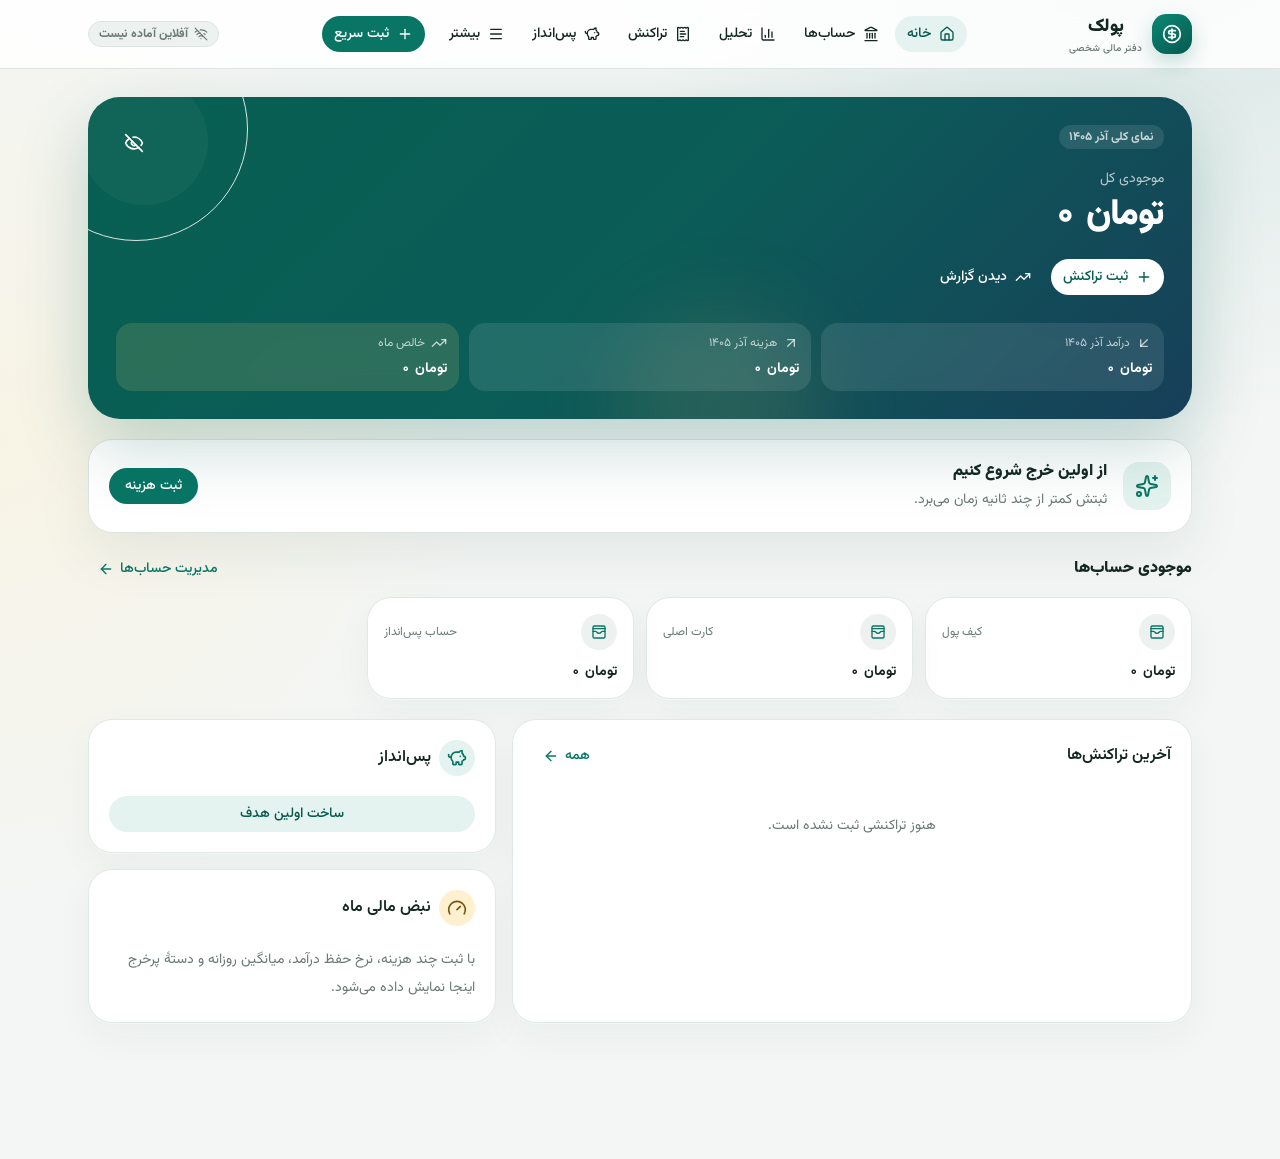
==== index.html @ e5ff6bd9 "Publish Poolak offline PWA" ====
<!DOCTYPE html><html lang="fa" dir="rtl"><head><meta charSet="utf-8"/><link rel="preconnect" href="/" crossorigin=""/><meta name="viewport" content="width=device-width, initial-scale=1, viewport-fit=cover"/><link rel="stylesheet" href="/_next/static/chunks/41iwpli5pr7ls.css" data-precedence="next"/><link rel="stylesheet" href="/_next/static/chunks/1a1l5eityp5tp.css" data-precedence="next"/><link rel="preload" as="script" fetchPriority="low" href="/_next/static/chunks/1f0flrgz7q0c6.js"/><script src="/_next/static/chunks/1yss9p96u_zle.js" async=""></script><script src="/_next/static/chunks/2fc4ch-dxff-u.js" async=""></script><script src="/_next/static/chunks/turbopack-23cqclbo5w9lf.js" async=""></script><script src="/_next/static/chunks/0rhtbpmdhzsjt.js" async=""></script><script src="/_next/static/chunks/42t1ubkpory8i.js" async=""></script><meta name="theme-color" content="#f5f7fb" media="(prefers-color-scheme: light)"/><meta name="theme-color" content="#0b1424" media="(prefers-color-scheme: dark)"/><title>پولک | مدیریت مالی شخصی</title><meta name="description" content="مدیریت مالی شخصی فارسی، شمسی و آفلاین"/><link rel="manifest" href="/manifest.webmanifest"/><meta name="format-detection" content="telephone=no"/><meta name="mobile-web-app-capable" content="yes"/><meta name="apple-mobile-web-app-title" content="پولک"/><meta name="apple-mobile-web-app-status-bar-style" content="default"/><link rel="shortcut icon" href="/favicon.svg"/><link rel="icon" href="/favicon.svg"/><link rel="apple-touch-icon" href="/apple-touch-icon-v2.png"/><script src="/_next/static/chunks/0cz1d0mv5g_q7.js" noModule=""></script></head><body data-poolak-app="true"><div hidden=""><!--$--><!--/$--></div><main class="mx-auto min-h-dvh max-w-6xl px-4 pb-28 pt-5 sm:px-6"><div class="flex items-center justify-between"><div data-slot="skeleton" class="animate-pulse bg-accent h-10 w-28 rounded-xl"></div><div data-slot="skeleton" class="animate-pulse bg-accent size-10 rounded-full"></div></div><div data-slot="skeleton" class="animate-pulse bg-accent mt-7 h-64 w-full rounded-[2rem]"></div><div class="mt-4 grid grid-cols-2 gap-3 sm:grid-cols-4"><div data-slot="skeleton" class="animate-pulse bg-accent h-28 rounded-3xl"></div><div data-slot="skeleton" class="animate-pulse bg-accent h-28 rounded-3xl"></div><div data-slot="skeleton" class="animate-pulse bg-accent h-28 rounded-3xl"></div><div data-slot="skeleton" class="animate-pulse bg-accent h-28 rounded-3xl"></div></div><div class="mt-4 grid gap-4 lg:grid-cols-2"><div data-slot="skeleton" class="animate-pulse bg-accent h-72 rounded-3xl"></div><div data-slot="skeleton" class="animate-pulse bg-accent h-72 rounded-3xl"></div></div></main><!--$--><!--/$--><script src="/_next/static/chunks/1f0flrgz7q0c6.js" id="_R_" async=""></script><script>(self.__next_f=self.__next_f||[]).push([0])</script><script>self.__next_f.push([1,"1:\"$Sreact.fragment\"\n2:I[43348,[\"/_next/static/chunks/0rhtbpmdhzsjt.js\"],\"default\"]\n3:I[36579,[\"/_next/static/chunks/0rhtbpmdhzsjt.js\"],\"default\"]\n4:I[39638,[\"/_next/static/chunks/0rhtbpmdhzsjt.js\",\"/_next/static/chunks/42t1ubkpory8i.js\"],\"FinanceApp\"]\n5:I[61412,[\"/_next/static/chunks/0rhtbpmdhzsjt.js\"],\"OutletBoundary\"]\n6:\"$Sreact.suspense\"\n8:I[61412,[\"/_next/static/chunks/0rhtbpmdhzsjt.js\"],\"ViewportBoundary\"]\na:I[61412,[\"/_next/static/chunks/0rhtbpmdhzsjt.js\"],\"MetadataBoundary\"]\nc:I[57066,[\"/_next/static/chunks/0rhtbpmdhzsjt.js\"],\"default\",1]\n:HL[\"/_next/static/chunks/41iwpli5pr7ls.css\",\"style\"]\n:HL[\"/_next/static/chunks/1a1l5eityp5tp.css\",\"style\"]\n:HC[\"/\",\"\"]\n0:{\"P\":null,\"c\":[\"\",\"\"],\"q\":\"\",\"i\":false,\"f\":[[[\"\",{\"children\":[\"__PAGE__\",{},\"$undefined\",\"$undefined\",4608]},\"$undefined\",\"$undefined\",4624],[[\"$\",\"$1\",\"c\",{\"children\":[[[\"$\",\"link\",\"0\",{\"rel\":\"stylesheet\",\"href\":\"/_next/static/chunks/41iwpli5pr7ls.css\",\"precedence\":\"next\",\"crossOrigin\":\"$undefined\",\"nonce\":\"$undefined\"}],[\"$\",\"link\",\"1\",{\"rel\":\"stylesheet\",\"href\":\"/_next/static/chunks/1a1l5eityp5tp.css\",\"precedence\":\"next\",\"crossOrigin\":\"$undefined\",\"nonce\":\"$undefined\"}],[\"$\",\"script\",\"script-0\",{\"src\":\"/_next/static/chunks/0rhtbpmdhzsjt.js\",\"async\":true,\"nonce\":\"$undefined\"}]],[\"$\",\"html\",null,{\"lang\":\"fa\",\"dir\":\"rtl\",\"suppressHydrationWarning\":true,\"children\":[\"$\",\"body\",null,{\"data-poolak-app\":\"true\",\"children\":[\"$\",\"$L2\",null,{\"parallelRouterKey\":\"children\",\"error\":\"$undefined\",\"errorStyles\":\"$undefined\",\"errorScripts\":\"$undefined\",\"template\":[\"$\",\"$L3\",null,{}],\"templateStyles\":\"$undefined\",\"templateScripts\":\"$undefined\",\"notFound\":[[[\"$\",\"title\",null,{\"children\":\"404: This page could not be found.\"}],[\"$\",\"div\",null,{\"style\":{\"fontFamily\":\"system-ui,\\\"Segoe UI\\\",Roboto,Helvetica,Arial,sans-serif,\\\"Apple Color Emoji\\\",\\\"Segoe UI Emoji\\\"\",\"height\":\"100vh\",\"textAlign\":\"center\",\"display\":\"flex\",\"flexDirection\":\"column\",\"alignItems\":\"center\",\"justifyContent\":\"center\"},\"children\":[\"$\",\"div\",null,{\"children\":[[\"$\",\"style\",null,{\"dangerouslySetInnerHTML\":{\"__html\":\"body{color:#000;background:#fff;margin:0}.next-error-h1{border-right:1px solid rgba(0,0,0,.3)}@media (prefers-color-scheme:dark){body{color:#fff;background:#000}.next-error-h1{border-right:1px solid rgba(255,255,255,.3)}}\"}}],[\"$\",\"h1\",null,{\"className\":\"next-error-h1\",\"style\":{\"display\":\"inline-block\",\"margin\":\"0 20px 0 0\",\"padding\":\"0 23px 0 0\",\"fontSize\":24,\"fontWeight\":500,\"verticalAlign\":\"top\",\"lineHeight\":\"49px\"},\"children\":404}],[\"$\",\"div\",null,{\"style\":{\"display\":\"inline-block\"},\"children\":[\"$\",\"h2\",null,{\"style\":{\"fontSize\":14,\"fontWeight\":400,\"lineHeight\":\"49px\",\"margin\":0},\"children\":\"This page could not be found.\"}]}]]}]}]],[]],\"forbidden\":\"$undefined\",\"unauthorized\":\"$undefined\"}]}]}]]}],{\"children\":[[\"$\",\"$1\",\"c\",{\"children\":[[\"$\",\"$L4\",null,{}],[[\"$\",\"script\",\"script-0\",{\"src\":\"/_next/static/chunks/42t1ubkpory8i.js\",\"async\":true,\"nonce\":\"$undefined\"}]],[\"$\",\"$L5\",null,{\"children\":[\"$\",\"$6\",null,{\"name\":\"Next.MetadataOutlet\",\"children\":\"$@7\"}]}]]}],{},null,false,null]},null,false,null],[\"$\",\"$1\",\"h\",{\"children\":[null,[\"$\",\"$L8\",null,{\"children\":\"$L9\"}],[\"$\",\"div\",null,{\"hidden\":true,\"children\":[\"$\",\"$La\",null,{\"children\":[\"$\",\"$6\",null,{\"name\":\"Next.Metadata\",\"children\":\"$Lb\"}]}]}],null]}],false]],\"m\":\"$undefined\",\"G\":[\"$c\",[[\"$\",\"link\",\"0\",{\"rel\":\"stylesheet\",\"href\":\"/_next/static/chunks/41iwpli5pr7ls.css\",\"precedence\":\"next\",\"crossOrigin\":\"$undefined\",\"nonce\":\"$undefined\"}],[\"$\",\"link\",\"1\",{\"rel\":\"stylesheet\",\"href\":\"/_next/static/chunks/1a1l5eityp5tp.css\",\"precedence\":\"next\",\"crossOrigin\":\"$undefined\",\"nonce\":\"$undefined\"}]]],\"S\":true,\"h\":null,\"r\":\"$undefined\",\"s\":\"$undefined\",\"a\":\"$undefined\",\"l\":\"$undefined\",\"p\":\"$undefined\",\"d\":\"$undefined\",\"b\":\"zC5WQi96HHOB_pdGsWbtB\"}\n9:[[\"$\",\"meta\",\"0\",{\"charSet\":\"utf-8\"}],[\"$\",\"meta\",\"1\",{\"name\":\"viewport\",\"content\":\"width=device-width, initial-scale=1, viewport-fit=cover\"}],[\"$\",\"meta\",\"2\",{\"name\":\"theme-color\",\"content\":\"#f5f7fb\",\"media\":\"(prefers-color-scheme: light)\"}],[\"$\",\"meta\",\"3\",{\"name\":\"theme-color\",\"content\":\"#0b1424\",\"media\":\"(prefers-color-scheme: dark)\"}]]\nd:I[835,[\"/_next/static/chunks/0rhtbpmdhzsjt.js\"],\"IconMark\"]\n7:null\nb:[[\"$\",\"title\",\"0\",{\"children\":\"پولک | مدیریت مالی شخصی\"}],[\"$\",\"meta\",\"1\",{\"name\":\"description\",\"content\":\"مدیریت مالی شخصی فارسی، شمسی و آفلاین\"}],[\"$\",\"link\",\"2\",{\"rel\":\"manifest\",\"href\":\"/manifest.webmanifest\",\"crossOrigin\":\"$undefined\"}],[\"$\",\"meta\",\"3\",{\"name\":\"format-detection\",\"content\":\"telephone=no\"}],[\"$\",\"meta\",\"4\",{\"name\":\"mobile-web-app-capable\",\"content\":\"yes\"}],[\"$\",\"meta\",\"5\",{\"name\":\"apple-mobile-web-app-title\",\"content\":\"پولک\"}],[\"$\",\"meta\",\"6\",{\"name\":\"apple-mobile-web-app-status-bar-style\",\"content\":\"default\"}],[\"$\",\"link\",\"7\",{\"rel\":\"shortcut icon\",\"href\":\"/favicon.svg\"}],[\"$\",\"link\",\"8\",{\"rel\":\"icon\",\"href\":\"/favicon.svg\"}],[\"$\",\"link\",\"9\",{\"rel\":\"apple-touch-icon\",\"href\":\"/apple-touch-icon-v2.png\"}],[\"$\",\"$Ld\",\"10\",{}]]\n"])</script></body></html>
---- _next/static/chunks/41iwpli5pr7ls.css ----
@font-face{font-family:Vazirmatn Variable;font-style:normal;font-display:swap;font-weight:100 900;src:url(../media/vazirmatn-arabic-wght-normal.0tzxgo2fuaf-x.woff2)format("woff2-variations");unicode-range:U+6??,U+750-77F,U+870-88E,U+890-891,U+897-8E1,U+8E3-8FF,U+200C-200E,U+2010-2011,U+204F,U+2E41,U+FB50-FDFF,U+FE70-FE74,U+FE76-FEFC,U+102E0-102FB,U+10E60-10E7E,U+10EC2-10EC4,U+10EFC-10EFF,U+1EE00-1EE03,U+1EE05-1EE1F,U+1EE21-1EE22,U+1EE24,U+1EE27,U+1EE29-1EE32,U+1EE34-1EE37,U+1EE39,U+1EE3B,U+1EE42,U+1EE47,U+1EE49,U+1EE4B,U+1EE4D-1EE4F,U+1EE51-1EE52,U+1EE54,U+1EE57,U+1EE59,U+1EE5B,U+1EE5D,U+1EE5F,U+1EE61-1EE62,U+1EE64,U+1EE67-1EE6A,U+1EE6C-1EE72,U+1EE74-1EE77,U+1EE79-1EE7C,U+1EE7E,U+1EE80-1EE89,U+1EE8B-1EE9B,U+1EEA1-1EEA3,U+1EEA5-1EEA9,U+1EEAB-1EEBB,U+1EEF0-1EEF1}@font-face{font-family:Vazirmatn Variable;font-style:normal;font-display:swap;font-weight:100 900;src:url(../media/vazirmatn-latin-ext-wght-normal.0ohik0lv51opt.woff2)format("woff2-variations");unicode-range:U+100-2BA,U+2BD-2C5,U+2C7-2CC,U+2CE-2D7,U+2DD-2FF,U+304,U+308,U+329,U+1D00-1DBF,U+1E00-1E9F,U+1EF2-1EFF,U+2020,U+20A0-20AB,U+20AD-20C0,U+2113,U+2C60-2C7F,U+A720-A7FF}@font-face{font-family:Vazirmatn Variable;font-style:normal;font-display:swap;font-weight:100 900;src:url(../media/vazirmatn-latin-wght-normal.00gnhmt88g2y1.woff2)format("woff2-variations");unicode-range:U+??,U+131,U+152-153,U+2BB-2BC,U+2C6,U+2DA,U+2DC,U+304,U+308,U+329,U+2000-206F,U+20AC,U+2122,U+2191,U+2193,U+2212,U+2215,U+FEFF,U+FFFD}
---- _next/static/chunks/1a1l5eityp5tp.css ----
@layer properties{@supports (((-webkit-hyphens:none)) and (not (margin-trim:inline))) or ((-moz-orient:inline) and (not (color:rgb(from red r g b)))){:root,:host{--shimmer-angle:20deg}*,:before,:after,::backdrop{--tw-translate-x:0;--tw-translate-y:0;--tw-translate-z:0;--tw-scale-x:1;--tw-scale-y:1;--tw-scale-z:1;--tw-rotate-x:initial;--tw-rotate-y:initial;--tw-rotate-z:initial;--tw-skew-x:initial;--tw-skew-y:initial;--tw-pan-x:initial;--tw-pan-y:initial;--tw-pinch-zoom:initial;--tw-scroll-snap-strictness:proximity;--tw-space-y-reverse:0;--tw-space-x-reverse:0;--tw-divide-x-reverse:0;--tw-border-style:solid;--tw-divide-y-reverse:0;--tw-leading:initial;--tw-font-weight:initial;--tw-tracking:initial;--tw-ordinal:initial;--tw-slashed-zero:initial;--tw-numeric-figure:initial;--tw-numeric-spacing:initial;--tw-numeric-fraction:initial;--tw-shadow:0 0 #0000;--tw-shadow-color:initial;--tw-shadow-alpha:100%;--tw-inset-shadow:0 0 #0000;--tw-inset-shadow-color:initial;--tw-inset-shadow-alpha:100%;--tw-ring-color:initial;--tw-ring-shadow:0 0 #0000;--tw-inset-ring-color:initial;--tw-inset-ring-shadow:0 0 #0000;--tw-ring-inset:initial;--tw-ring-offset-width:0px;--tw-ring-offset-color:#fff;--tw-ring-offset-shadow:0 0 #0000;--tw-outline-style:solid;--tw-blur:initial;--tw-brightness:initial;--tw-contrast:initial;--tw-grayscale:initial;--tw-hue-rotate:initial;--tw-invert:initial;--tw-opacity:initial;--tw-saturate:initial;--tw-sepia:initial;--tw-drop-shadow:initial;--tw-drop-shadow-color:initial;--tw-drop-shadow-alpha:100%;--tw-drop-shadow-size:initial;--tw-backdrop-blur:initial;--tw-backdrop-brightness:initial;--tw-backdrop-contrast:initial;--tw-backdrop-grayscale:initial;--tw-backdrop-hue-rotate:initial;--tw-backdrop-invert:initial;--tw-backdrop-opacity:initial;--tw-backdrop-saturate:initial;--tw-backdrop-sepia:initial;--tw-duration:initial;--tw-ease:initial;--tw-content:"";--tw-animation-delay:0s;--tw-animation-direction:normal;--tw-animation-duration:initial;--tw-animation-fill-mode:none;--tw-animation-iteration-count:1;--tw-enter-blur:0;--tw-enter-opacity:1;--tw-enter-rotate:0;--tw-enter-scale:1;--tw-enter-translate-x:0;--tw-enter-translate-y:0;--tw-exit-blur:0;--tw-exit-opacity:1;--tw-exit-rotate:0;--tw-exit-scale:1;--tw-exit-translate-x:0;--tw-exit-translate-y:0;--scroll-fade-t:0px;--scroll-fade-b:0px;--scroll-fade-s:0px;--scroll-fade-e:0px;--scroll-fade-mask:initial;--shimmer-image:initial;--shimmer-text-fill:initial}}}@layer theme{:root,:host{--font-mono:ui-monospace, SFMono-Regular, Menlo, Monaco, Consolas, "Liberation Mono", "Courier New", monospace;--color-amber-500:#f99c00;--color-emerald-300:#5ee9b5;--color-emerald-500:#00bb7f;--color-emerald-700:#007956;--color-black:#000;--color-white:#fff;--spacing:.25rem;--container-xs:20rem;--container-sm:24rem;--container-md:28rem;--container-lg:32rem;--container-xl:36rem;--container-2xl:42rem;--container-6xl:72rem;--text-xs:.75rem;--text-xs--line-height:calc(1 / .75);--text-sm:.875rem;--text-sm--line-height:calc(1.25 / .875);--text-base:1rem;--text-base--line-height:calc(1.5 / 1);--text-lg:1.125rem;--text-lg--line-height:calc(1.75 / 1.125);--text-xl:1.25rem;--text-xl--line-height:calc(1.75 / 1.25);--text-2xl:1.5rem;--text-2xl--line-height:calc(2 / 1.5);--text-3xl:1.875rem;--text-3xl--line-height:calc(2.25 / 1.875);--text-4xl:2.25rem;--text-4xl--line-height:calc(2.5 / 2.25);--font-weight-normal:400;--font-weight-medium:500;--font-weight-semibold:600;--font-weight-bold:700;--font-weight-black:900;--tracking-tight:-.025em;--tracking-widest:.1em;--leading-tight:1.25;--leading-snug:1.375;--leading-normal:1.5;--leading-relaxed:1.625;--radius-xs:.125rem;--radius-2xl:1rem;--radius-3xl:1.5rem;--ease-in-out:cubic-bezier(.4, 0, .2, 1);--animate-spin:spin 1s linear infinite;--animate-pulse:pulse 2s cubic-bezier(.4, 0, .6, 1) infinite;--blur-sm:8px;--blur-2xl:40px;--aspect-video:16 / 9;--default-transition-duration:.15s;--default-transition-timing-function:cubic-bezier(.4, 0, .2, 1);--default-font-family:"Vazirmatn Variable", Tahoma, "Segoe UI", Arial, sans-serif;--default-mono-font-family:var(--font-mono);--color-border:var(--border)}@supports (color:lab(0% 0 0)){:root,:host{--color-amber-500:lab(72.7183% 31.8672 97.9407);--color-emerald-300:lab(83.9203% -48.7124 13.8849);--color-emerald-500:lab(66.9756% -58.27 19.5419);--color-emerald-700:lab(44.4871% -41.0396 11.0361)}}}@layer base{*,:after,:before,::backdrop{box-sizing:border-box;border:0 solid;margin:0;padding:0}::file-selector-button{box-sizing:border-box;border:0 solid;margin:0;padding:0}html,:host{-webkit-text-size-adjust:100%;tab-size:4;line-height:1.5;font-family:var(--default-font-family,ui-sans-serif, system-ui, sans-serif, "Apple Color Emoji", "Segoe UI Emoji", "Segoe UI Symbol", "Noto Color Emoji");font-feature-settings:var(--default-font-feature-settings,normal);font-variation-settings:var(--default-font-variation-settings,normal);-webkit-tap-highlight-color:transparent}hr{height:0;color:inherit;border-top-width:1px}abbr:where([title]){-webkit-text-decoration:underline dotted;text-decoration:underline dotted}h1,h2,h3,h4,h5,h6{font-size:inherit;font-weight:inherit}a{color:inherit;-webkit-text-decoration:inherit;-webkit-text-decoration:inherit;-webkit-text-decoration:inherit;-webkit-text-decoration:inherit;text-decoration:inherit}b,strong{font-weight:bolder}code,kbd,samp,pre{font-family:var(--default-mono-font-family,ui-monospace, SFMono-Regular, Menlo, Monaco, Consolas, "Liberation Mono", "Courier New", monospace);font-feature-settings:var(--default-mono-font-feature-settings,normal);font-variation-settings:var(--default-mono-font-variation-settings,normal);font-size:1em}small{font-size:80%}sub,sup{vertical-align:baseline;font-size:75%;line-height:0;position:relative}sub{bottom:-.25em}sup{top:-.5em}table{text-indent:0;border-color:inherit;border-collapse:collapse}:-moz-focusring{outline:auto}progress{vertical-align:baseline}summary{display:list-item}ol,ul,menu{list-style:none}img,svg,video,canvas,audio,iframe,embed,object{vertical-align:middle;display:block}img,video{max-width:100%;height:auto}button,input,select,optgroup,textarea{font:inherit;font-feature-settings:inherit;font-variation-settings:inherit;letter-spacing:inherit;color:inherit;opacity:1;background-color:#0000;border-radius:0}::file-selector-button{font:inherit;font-feature-settings:inherit;font-variation-settings:inherit;letter-spacing:inherit;color:inherit;opacity:1;background-color:#0000;border-radius:0}:where(select:is([multiple],[size])) optgroup{font-weight:bolder}:where(select:is([multiple],[size])) optgroup option{padding-inline-start:20px}::file-selector-button{margin-inline-end:4px}::placeholder{opacity:1}@supports (not ((-webkit-appearance:-apple-pay-button))) or (contain-intrinsic-size:1px){::placeholder{color:currentColor}@supports (color:color-mix(in lab, red, red)){::placeholder{color:color-mix(in oklab, currentcolor 50%, transparent)}}}textarea{resize:vertical}::-webkit-search-decoration{-webkit-appearance:none}::-webkit-date-and-time-value{min-height:1lh;text-align:inherit}::-webkit-datetime-edit{display:inline-flex}::-webkit-datetime-edit-fields-wrapper{padding:0}::-webkit-datetime-edit{padding-block:0}::-webkit-datetime-edit-year-field{padding-block:0}::-webkit-datetime-edit-month-field{padding-block:0}::-webkit-datetime-edit-day-field{padding-block:0}::-webkit-datetime-edit-hour-field{padding-block:0}::-webkit-datetime-edit-minute-field{padding-block:0}::-webkit-datetime-edit-second-field{padding-block:0}::-webkit-datetime-edit-millisecond-field{padding-block:0}::-webkit-datetime-edit-meridiem-field{padding-block:0}::-webkit-calendar-picker-indicator{line-height:1}:-moz-ui-invalid{box-shadow:none}button,input:where([type=button],[type=reset],[type=submit]){appearance:button}::file-selector-button{appearance:button}::-webkit-inner-spin-button{height:auto}::-webkit-outer-spin-button{height:auto}[hidden]:where(:not([hidden=until-found])){display:none!important}}@layer components;@layer utilities{.\@container\/card-header{container:card-header/inline-size}.\@container\/field-group{container:field-group/inline-size}.\@container{container-type:inline-size}.pointer-events-none{pointer-events:none}.collapse{visibility:collapse}.invisible{visibility:hidden}.visible{visibility:visible}.sr-only{clip-path:inset(50%);white-space:nowrap;border-width:0;width:1px;height:1px;margin:-1px;padding:0;position:absolute;overflow:hidden}.not-sr-only{clip-path:none;white-space:normal;width:auto;height:auto;margin:0;padding:0;position:static;overflow:visible}.absolute{position:absolute}.fixed{position:fixed}.relative{position:relative}.static{position:static}.sticky{position:sticky}.inset-0{inset:calc(var(--spacing) * 0)}.inset-x-0{inset-inline:calc(var(--spacing) * 0)}.inset-y-0{inset-block:calc(var(--spacing) * 0)}.inset-s-1\/2{inset-inline-start:50%}.start{inset-inline-start:var(--spacing)}.end{inset-inline-end:var(--spacing)}.-top-5{top:calc(var(--spacing) * -5)}.-top-12{top:calc(var(--spacing) * -12)}.-top-16{top:calc(var(--spacing) * -16)}.-top-20{top:calc(var(--spacing) * -20)}.top-0{top:calc(var(--spacing) * 0)}.top-1\.5{top:calc(var(--spacing) * 1.5)}.top-1\/2{top:50%}.top-3\.5{top:calc(var(--spacing) * 3.5)}.top-4{top:calc(var(--spacing) * 4)}.top-5{top:calc(var(--spacing) * 5)}.top-\[1px\]{top:1px}.top-\[50\%\]{top:50%}.top-\[60\%\]{top:60%}.top-full{top:100%}.-right-12{right:calc(var(--spacing) * -12)}.right-0{right:calc(var(--spacing) * 0)}.right-1{right:calc(var(--spacing) * 1)}.right-1\/3{right:33.3333%}.right-2{right:calc(var(--spacing) * 2)}.right-3{right:calc(var(--spacing) * 3)}.right-3\.5{right:calc(var(--spacing) * 3.5)}.right-4{right:calc(var(--spacing) * 4)}.-bottom-12{bottom:calc(var(--spacing) * -12)}.-bottom-24{bottom:calc(var(--spacing) * -24)}.bottom-0{bottom:calc(var(--spacing) * 0)}.-left-2{left:calc(var(--spacing) * -2)}.-left-12{left:calc(var(--spacing) * -12)}.-left-14{left:calc(var(--spacing) * -14)}.-left-16{left:calc(var(--spacing) * -16)}.left-0{left:calc(var(--spacing) * 0)}.left-1\/2{left:50%}.left-2{left:calc(var(--spacing) * 2)}.left-3{left:calc(var(--spacing) * 3)}.left-5{left:calc(var(--spacing) * 5)}.left-\[50\%\]{left:50%}.isolate{isolation:isolate}.isolation-auto{isolation:auto}.z-10{z-index:10}.z-20{z-index:20}.z-30{z-index:30}.z-40{z-index:40}.z-50{z-index:50}.z-\[1\]{z-index:1}.z-\[100\]{z-index:100}.order-first{order:-9999}.order-last{order:9999}.col-span-2{grid-column:span 2/span 2}.col-start-2{grid-column-start:2}.row-span-2{grid-row:span 2/span 2}.row-start-1{grid-row-start:1}.container{width:100%}@media (min-width:40rem){.container{max-width:40rem}}@media (min-width:48rem){.container{max-width:48rem}}@media (min-width:64rem){.container{max-width:64rem}}@media (min-width:80rem){.container{max-width:80rem}}@media (min-width:96rem){.container{max-width:96rem}}.m-0\!{margin:calc(var(--spacing) * 0)!important}.-mx-1{margin-inline:calc(var(--spacing) * -1)}.mx-2{margin-inline:calc(var(--spacing) * 2)}.mx-3\.5{margin-inline:calc(var(--spacing) * 3.5)}.mx-auto{margin-inline:auto}.-my-2{margin-block:calc(var(--spacing) * -2)}.my-0{margin-block:calc(var(--spacing) * 0)}.my-0\.5{margin-block:calc(var(--spacing) * .5)}.my-1{margin-block:calc(var(--spacing) * 1)}.-mt-4{margin-top:calc(var(--spacing) * -4)}.mt-0\.5{margin-top:calc(var(--spacing) * .5)}.mt-1{margin-top:calc(var(--spacing) * 1)}.mt-1\.5{margin-top:calc(var(--spacing) * 1.5)}.mt-2{margin-top:calc(var(--spacing) * 2)}.mt-3{margin-top:calc(var(--spacing) * 3)}.mt-4{margin-top:calc(var(--spacing) * 4)}.mt-5{margin-top:calc(var(--spacing) * 5)}.mt-6{margin-top:calc(var(--spacing) * 6)}.mt-7{margin-top:calc(var(--spacing) * 7)}.mt-auto{margin-top:auto}.mr-2{margin-right:calc(var(--spacing) * 2)}.mr-auto{margin-right:auto}.mb-2{margin-bottom:calc(var(--spacing) * 2)}.mb-3{margin-bottom:calc(var(--spacing) * 3)}.mb-4{margin-bottom:calc(var(--spacing) * 4)}.mb-5{margin-bottom:calc(var(--spacing) * 5)}.mb-6{margin-bottom:calc(var(--spacing) * 6)}.-ml-1{margin-left:calc(var(--spacing) * -1)}.-ml-4{margin-left:calc(var(--spacing) * -4)}.ml-1{margin-left:calc(var(--spacing) * 1)}.ml-4{margin-left:calc(var(--spacing) * 4)}.ml-auto{margin-left:auto}.line-clamp-1{-webkit-line-clamp:1;-webkit-box-orient:vertical;display:-webkit-box;overflow:hidden}.line-clamp-2{-webkit-line-clamp:2;-webkit-box-orient:vertical;display:-webkit-box;overflow:hidden}.scrollbar-none{scrollbar-width:none}.scrollbar-none::-webkit-scrollbar{display:none}.block{display:block}.contents{display:contents}.flex{display:flex}.flow-root{display:flow-root}.grid{display:grid}.hidden{display:none}.inline{display:inline}.inline-block{display:inline-block}.inline-flex{display:inline-flex}.inline-grid{display:inline-grid}.inline-table{display:inline-table}.list-item{display:list-item}.table{display:table}.table-caption{display:table-caption}.table-cell{display:table-cell}.table-column{display:table-column}.table-column-group{display:table-column-group}.table-footer-group{display:table-footer-group}.table-header-group{display:table-header-group}.table-row{display:table-row}.table-row-group{display:table-row-group}.field-sizing-content{field-sizing:content}.aspect-square{aspect-ratio:1}.aspect-video{aspect-ratio:var(--aspect-video)}.size-\(--cell-size\){width:var(--cell-size);height:var(--cell-size)}.size-2{width:calc(var(--spacing) * 2);height:calc(var(--spacing) * 2)}.size-2\.5{width:calc(var(--spacing) * 2.5);height:calc(var(--spacing) * 2.5)}.size-3{width:calc(var(--spacing) * 3);height:calc(var(--spacing) * 3)}.size-3\.5{width:calc(var(--spacing) * 3.5);height:calc(var(--spacing) * 3.5)}.size-4{width:calc(var(--spacing) * 4);height:calc(var(--spacing) * 4)}.size-5{width:calc(var(--spacing) * 5);height:calc(var(--spacing) * 5)}.size-6{width:calc(var(--spacing) * 6);height:calc(var(--spacing) * 6)}.size-7{width:calc(var(--spacing) * 7);height:calc(var(--spacing) * 7)}.size-8{width:calc(var(--spacing) * 8);height:calc(var(--spacing) * 8)}.size-9{width:calc(var(--spacing) * 9);height:calc(var(--spacing) * 9)}.size-10{width:calc(var(--spacing) * 10);height:calc(var(--spacing) * 10)}.size-11{width:calc(var(--spacing) * 11);height:calc(var(--spacing) * 11)}.size-12{width:calc(var(--spacing) * 12);height:calc(var(--spacing) * 12)}.size-14{width:calc(var(--spacing) * 14);height:calc(var(--spacing) * 14)}.size-16{width:calc(var(--spacing) * 16);height:calc(var(--spacing) * 16)}.size-32{width:calc(var(--spacing) * 32);height:calc(var(--spacing) * 32)}.size-44{width:calc(var(--spacing) * 44);height:calc(var(--spacing) * 44)}.size-52{width:calc(var(--spacing) * 52);height:calc(var(--spacing) * 52)}.size-56{width:calc(var(--spacing) * 56);height:calc(var(--spacing) * 56)}.size-auto{width:auto;height:auto}.size-full{width:100%;height:100%}.h-\(--cell-size\){height:var(--cell-size)}.h-1\.5{height:calc(var(--spacing) * 1.5)}.h-2{height:calc(var(--spacing) * 2)}.h-2\.5{height:calc(var(--spacing) * 2.5)}.h-3{height:calc(var(--spacing) * 3)}.h-4{height:calc(var(--spacing) * 4)}.h-5{height:calc(var(--spacing) * 5)}.h-6{height:calc(var(--spacing) * 6)}.h-7{height:calc(var(--spacing) * 7)}.h-8{height:calc(var(--spacing) * 8)}.h-9{height:calc(var(--spacing) * 9)}.h-10{height:calc(var(--spacing) * 10)}.h-11{height:calc(var(--spacing) * 11)}.h-12{height:calc(var(--spacing) * 12)}.h-13{height:calc(var(--spacing) * 13)}.h-16{height:calc(var(--spacing) * 16)}.h-28{height:calc(var(--spacing) * 28)}.h-36{height:calc(var(--spacing) * 36)}.h-48{height:calc(var(--spacing) * 48)}.h-64{height:calc(var(--spacing) * 64)}.h-72{height:calc(var(--spacing) * 72)}.h-\[4\.25rem\]{height:4.25rem}.h-\[calc\(--spacing\(5\.5\)\)\]{height:calc(calc(var(--spacing) * 5.5))}.h-\[calc\(100\%-1px\)\]{height:calc(100% - 1px)}.h-\[var\(--radix-navigation-menu-viewport-height\)\]{height:var(--radix-navigation-menu-viewport-height)}.h-auto{height:auto}.h-full{height:100%}.h-max{height:max-content}.h-px{height:1px}.h-svh{height:100svh}.max-h-\(--radix-context-menu-content-available-height\){max-height:var(--radix-context-menu-content-available-height)}.max-h-\(--radix-dropdown-menu-content-available-height\){max-height:var(--radix-dropdown-menu-content-available-height)}.max-h-96{max-height:calc(var(--spacing) * 96)}.max-h-\[92dvh\]{max-height:92dvh}.max-h-\[300px\]{max-height:300px}.max-h-\[min\(22rem\,var\(--radix-select-content-available-height\)\)\]{max-height:min(22rem, var(--radix-select-content-available-height))}.max-h-\[min\(calc\(--spacing\(96\)---spacing\(9\)\)\,calc\(var\(--available-height\)---spacing\(9\)\)\)\]{max-height:min(calc(calc(var(--spacing) * 96) - calc(var(--spacing) * 9)), calc(var(--available-height) - calc(var(--spacing) * 9)))}.min-h-0{min-height:calc(var(--spacing) * 0)}.min-h-4{min-height:calc(var(--spacing) * 4)}.min-h-9{min-height:calc(var(--spacing) * 9)}.min-h-11{min-height:calc(var(--spacing) * 11)}.min-h-14{min-height:calc(var(--spacing) * 14)}.min-h-16{min-height:calc(var(--spacing) * 16)}.min-h-20{min-height:calc(var(--spacing) * 20)}.min-h-36{min-height:calc(var(--spacing) * 36)}.min-h-40{min-height:calc(var(--spacing) * 40)}.min-h-52{min-height:calc(var(--spacing) * 52)}.min-h-64{min-height:calc(var(--spacing) * 64)}.min-h-dvh{min-height:100dvh}.min-h-full{min-height:100%}.min-h-svh{min-height:100svh}.w-\(--anchor-width\){width:var(--anchor-width)}.w-\(--cell-size\){width:var(--cell-size)}.w-\(--sidebar-width\){width:var(--sidebar-width)}.w-0{width:calc(var(--spacing) * 0)}.w-1{width:calc(var(--spacing) * 1)}.w-2{width:calc(var(--spacing) * 2)}.w-2\.5{width:calc(var(--spacing) * 2.5)}.w-3{width:calc(var(--spacing) * 3)}.w-3\/4{width:75%}.w-4{width:calc(var(--spacing) * 4)}.w-5{width:calc(var(--spacing) * 5)}.w-9{width:calc(var(--spacing) * 9)}.w-10{width:calc(var(--spacing) * 10)}.w-24{width:calc(var(--spacing) * 24)}.w-28{width:calc(var(--spacing) * 28)}.w-64{width:calc(var(--spacing) * 64)}.w-72{width:calc(var(--spacing) * 72)}.w-\[100px\]{width:100px}.w-auto{width:auto}.w-fit{width:fit-content}.w-full{width:100%}.w-max{width:max-content}.w-px{width:1px}.max-w-\(--available-width\){max-width:var(--available-width)}.max-w-\(--skeleton-width\){max-width:var(--skeleton-width)}.max-w-2xl{max-width:var(--container-2xl)}.max-w-6xl{max-width:var(--container-6xl)}.max-w-\[80\%\]{max-width:80%}.max-w-\[calc\(100\%-2rem\)\]{max-width:calc(100% - 2rem)}.max-w-full{max-width:100%}.max-w-max{max-width:max-content}.max-w-md{max-width:var(--container-md)}.max-w-sm{max-width:var(--container-sm)}.max-w-xl{max-width:var(--container-xl)}.min-w-\(--cell-size\){min-width:var(--cell-size)}.min-w-0{min-width:calc(var(--spacing) * 0)}.min-w-5{min-width:calc(var(--spacing) * 5)}.min-w-8{min-width:calc(var(--spacing) * 8)}.min-w-9{min-width:calc(var(--spacing) * 9)}.min-w-10{min-width:calc(var(--spacing) * 10)}.min-w-16{min-width:calc(var(--spacing) * 16)}.min-w-32{min-width:calc(var(--spacing) * 32)}.min-w-40{min-width:calc(var(--spacing) * 40)}.min-w-\[8rem\]{min-width:8rem}.min-w-\[12rem\]{min-width:12rem}.min-w-\[calc\(var\(--anchor-width\)\+--spacing\(7\)\)\]{min-width:calc(var(--anchor-width) + calc(var(--spacing) * 7))}.min-w-\[max\(8rem\,var\(--radix-select-trigger-width\)\)\]{min-width:max(8rem, var(--radix-select-trigger-width))}.min-w-\[var\(--radix-select-trigger-width\)\]{min-width:var(--radix-select-trigger-width)}.flex-1{flex:1}.flex-shrink,.shrink{flex-shrink:1}.shrink-0{flex-shrink:0}.grow{flex-grow:1}.grow-0{flex-grow:0}.basis-full{flex-basis:100%}.caption-bottom{caption-side:bottom}.border-collapse{border-collapse:collapse}.origin-\(--radix-context-menu-content-transform-origin\){transform-origin:var(--radix-context-menu-content-transform-origin)}.origin-\(--radix-dropdown-menu-content-transform-origin\){transform-origin:var(--radix-dropdown-menu-content-transform-origin)}.origin-\(--radix-hover-card-content-transform-origin\){transform-origin:var(--radix-hover-card-content-transform-origin)}.origin-\(--radix-menubar-content-transform-origin\){transform-origin:var(--radix-menubar-content-transform-origin)}.origin-\(--radix-popover-content-transform-origin\){transform-origin:var(--radix-popover-content-transform-origin)}.origin-\(--radix-select-content-transform-origin\){transform-origin:var(--radix-select-content-transform-origin)}.origin-\(--radix-tooltip-content-transform-origin\){transform-origin:var(--radix-tooltip-content-transform-origin)}.origin-\(--transform-origin\){transform-origin:var(--transform-origin)}.-translate-x-1\/2{--tw-translate-x:calc(calc(1 / 2 * 100%) * -1);translate:var(--tw-translate-x) var(--tw-translate-y)}.-translate-x-px{--tw-translate-x:-1px;translate:var(--tw-translate-x) var(--tw-translate-y)}.translate-x-\[-50\%\]{--tw-translate-x:-50%;translate:var(--tw-translate-x) var(--tw-translate-y)}.translate-x-px{--tw-translate-x:1px;translate:var(--tw-translate-x) var(--tw-translate-y)}.-translate-y-1\/2{--tw-translate-y:calc(calc(1 / 2 * 100%) * -1);translate:var(--tw-translate-x) var(--tw-translate-y)}.-translate-y-3\/4{--tw-translate-y:calc(calc(3 / 4 * 100%) * -1);translate:var(--tw-translate-x) var(--tw-translate-y)}.-translate-y-4{--tw-translate-y:calc(var(--spacing) * -4);translate:var(--tw-translate-x) var(--tw-translate-y)}.translate-y-0\.5{--tw-translate-y:calc(var(--spacing) * .5);translate:var(--tw-translate-x) var(--tw-translate-y)}.translate-y-3\/4{--tw-translate-y:calc(3 / 4 * 100%);translate:var(--tw-translate-x) var(--tw-translate-y)}.translate-y-\[-50\%\]{--tw-translate-y:-50%;translate:var(--tw-translate-x) var(--tw-translate-y)}.translate-y-\[calc\(-50\%_-_2px\)\]{--tw-translate-y:calc(-50% - 2px);translate:var(--tw-translate-x) var(--tw-translate-y)}.translate-none{translate:none}.scale-3d{scale:var(--tw-scale-x) var(--tw-scale-y) var(--tw-scale-z)}.rotate-45{rotate:45deg}.rotate-90{rotate:90deg}.transform{transform:var(--tw-rotate-x,) var(--tw-rotate-y,) var(--tw-rotate-z,) var(--tw-skew-x,) var(--tw-skew-y,)}.scroll-fade-x{--_scroll-fade-size-s:var(--scroll-fade-s-size,var(--scroll-fade-size,min(12%, calc(var(--spacing) * 10))));--_scroll-fade-size-e:var(--scroll-fade-e-size,var(--scroll-fade-size,min(12%, calc(var(--spacing) * 10))));--scroll-fade-inline:linear-gradient(to right, transparent 0, #000 var(--scroll-fade-s,0px), #000 calc(100% - var(--scroll-fade-e,0px)), transparent 100%)}.scroll-fade-x:where([dir=rtl],[dir=rtl] *){--scroll-fade-inline:linear-gradient(to left, transparent 0, #000 var(--scroll-fade-s,0px), #000 calc(100% - var(--scroll-fade-e,0px)), transparent 100%)}.scroll-fade-x{-webkit-mask-image:var(--scroll-fade-mask,var(--scroll-fade-inline));-webkit-mask-image:var(--scroll-fade-mask,var(--scroll-fade-inline));-webkit-mask-image:var(--scroll-fade-mask,var(--scroll-fade-inline));-webkit-mask-image:var(--scroll-fade-mask,var(--scroll-fade-inline));mask-image:var(--scroll-fade-mask,var(--scroll-fade-inline));-webkit-mask-composite:source-in;-webkit-mask-composite:source-in;-webkit-mask-composite:source-in;-webkit-mask-repeat:no-repeat;mask-repeat:no-repeat;-webkit-mask-composite:source-in;mask-composite:intersect}@supports (animation-timeline:scroll()){.scroll-fade-x{animation:1ms ease-in-out scroll-fade-reveal-s,1ms ease-in-out scroll-fade-reveal-e;animation-timeline:scroll(self inline),scroll(self inline);animation-range:0 var(--scroll-fade-reveal,calc(var(--spacing) * 24)), calc(100% - var(--scroll-fade-reveal,calc(var(--spacing) * 24))) 100%;animation-fill-mode:both}}@supports not (animation-timeline:scroll()){.scroll-fade-x{--scroll-fade-s:var(--_scroll-fade-size-s);--scroll-fade-e:var(--_scroll-fade-size-e)}}.scroll-fade-b{--_scroll-fade-size-b:var(--scroll-fade-b-size,var(--scroll-fade-size,min(12%, calc(var(--spacing) * 10))));--scroll-fade-mask:linear-gradient(to bottom, #000 0, #000 calc(100% - var(--scroll-fade-b,0px)), transparent 100%);-webkit-mask-image:var(--scroll-fade-mask);-webkit-mask-image:var(--scroll-fade-mask);-webkit-mask-image:var(--scroll-fade-mask);-webkit-mask-image:var(--scroll-fade-mask);mask-image:var(--scroll-fade-mask);-webkit-mask-composite:source-in;-webkit-mask-composite:source-in;-webkit-mask-composite:source-in;-webkit-mask-repeat:no-repeat;mask-repeat:no-repeat;-webkit-mask-composite:source-in;mask-composite:intersect}@supports (animation-timeline:scroll()){.scroll-fade-b{animation:1ms ease-in-out scroll-fade-reveal-b;animation-timeline:scroll(self y);animation-range:calc(100% - var(--scroll-fade-reveal,calc(var(--spacing) * 24))) 100%;animation-fill-mode:both}}@supports not (animation-timeline:scroll()){.scroll-fade-b{--scroll-fade-b:var(--_scroll-fade-size-b)}}.animate-caret-blink{animation:1.25s ease-out infinite caret-blink}.animate-in{animation:enter var(--tw-animation-duration,var(--tw-duration,.15s))var(--tw-ease,ease)var(--tw-animation-delay,0s)var(--tw-animation-iteration-count,1)var(--tw-animation-direction,normal)var(--tw-animation-fill-mode,none)}.animate-pulse{animation:var(--animate-pulse)}.animate-spin{animation:var(--animate-spin)}.cursor-default{cursor:default}.cursor-pointer{cursor:pointer}.cursor-text{cursor:text}.touch-pinch-zoom{--tw-pinch-zoom:pinch-zoom;touch-action:var(--tw-pan-x,) var(--tw-pan-y,) var(--tw-pinch-zoom,)}.touch-none{touch-action:none}.resize{resize:both}.resize-none{resize:none}.snap-x{scroll-snap-type:x var(--tw-scroll-snap-strictness)}.snap-mandatory{--tw-scroll-snap-strictness:mandatory}.scroll-my-1{scroll-margin-block:calc(var(--spacing) * 1)}.scroll-mt-24{scroll-margin-top:calc(var(--spacing) * 24)}.scroll-px-1{scroll-padding-inline:calc(var(--spacing) * 1)}.scroll-py-1{scroll-padding-block:calc(var(--spacing) * 1)}.list-disc{list-style-type:disc}.list-none{list-style-type:none}.appearance-none{appearance:none}.auto-rows-min{grid-auto-rows:min-content}.grid-cols-2{grid-template-columns:repeat(2,minmax(0,1fr))}.grid-cols-4{grid-template-columns:repeat(4,minmax(0,1fr))}.grid-cols-6{grid-template-columns:repeat(6,minmax(0,1fr))}.grid-cols-7{grid-template-columns:repeat(7,minmax(0,1fr))}.grid-cols-\[0_1fr\]{grid-template-columns:0 1fr}.grid-rows-\[auto_1fr\]{grid-template-rows:auto 1fr}.grid-rows-\[auto_auto\]{grid-template-rows:auto auto}.flex-col{flex-direction:column}.flex-col-reverse{flex-direction:column-reverse}.flex-row{flex-direction:row}.flex-wrap{flex-wrap:wrap}.place-content-center{place-content:center}.place-items-center{place-items:center}.items-baseline{align-items:baseline}.items-center{align-items:center}.items-end{align-items:flex-end}.items-start{align-items:flex-start}.items-stretch{align-items:stretch}.justify-between{justify-content:space-between}.justify-center{justify-content:center}.justify-end{justify-content:flex-end}.justify-start{justify-content:flex-start}.justify-items-start{justify-items:start}.gap-0{gap:calc(var(--spacing) * 0)}.gap-0\.5{gap:calc(var(--spacing) * .5)}.gap-1{gap:calc(var(--spacing) * 1)}.gap-1\.5{gap:calc(var(--spacing) * 1.5)}.gap-2{gap:calc(var(--spacing) * 2)}.gap-2\.5{gap:calc(var(--spacing) * 2.5)}.gap-3{gap:calc(var(--spacing) * 3)}.gap-4{gap:calc(var(--spacing) * 4)}.gap-5{gap:calc(var(--spacing) * 5)}.gap-6{gap:calc(var(--spacing) * 6)}.gap-7{gap:calc(var(--spacing) * 7)}.gap-8{gap:calc(var(--spacing) * 8)}.gap-\[--spacing\(var\(--gap\)\)\]{gap:calc(var(--spacing) * var(--gap))}:where(.space-y-3>:not(:last-child)){--tw-space-y-reverse:0;margin-block-start:calc(calc(var(--spacing) * 3) * var(--tw-space-y-reverse));margin-block-end:calc(calc(var(--spacing) * 3) * calc(1 - var(--tw-space-y-reverse)))}:where(.space-y-4>:not(:last-child)){--tw-space-y-reverse:0;margin-block-start:calc(calc(var(--spacing) * 4) * var(--tw-space-y-reverse));margin-block-end:calc(calc(var(--spacing) * 4) * calc(1 - var(--tw-space-y-reverse)))}:where(.space-y-5>:not(:last-child)){--tw-space-y-reverse:0;margin-block-start:calc(calc(var(--spacing) * 5) * var(--tw-space-y-reverse));margin-block-end:calc(calc(var(--spacing) * 5) * calc(1 - var(--tw-space-y-reverse)))}:where(.space-y-reverse>:not(:last-child)){--tw-space-y-reverse:1}:where(.-space-x-2>:not(:last-child)){--tw-space-x-reverse:0;margin-inline-start:calc(calc(var(--spacing) * -2) * var(--tw-space-x-reverse));margin-inline-end:calc(calc(var(--spacing) * -2) * calc(1 - var(--tw-space-x-reverse)))}:where(.space-x-reverse>:not(:last-child)){--tw-space-x-reverse:1}.gap-y-0\.5{row-gap:calc(var(--spacing) * .5)}:where(.divide-x>:not(:last-child)){--tw-divide-x-reverse:0;border-inline-style:var(--tw-border-style);border-inline-start-width:calc(1px * var(--tw-divide-x-reverse));border-inline-end-width:calc(1px * calc(1 - var(--tw-divide-x-reverse)))}:where(.divide-y>:not(:last-child)){--tw-divide-y-reverse:0;border-bottom-style:var(--tw-border-style);border-top-style:var(--tw-border-style);border-top-width:calc(1px * var(--tw-divide-y-reverse));border-bottom-width:calc(1px * calc(1 - var(--tw-divide-y-reverse)))}:where(.divide-y-reverse>:not(:last-child)){--tw-divide-y-reverse:1}.self-end{align-self:flex-end}.self-start{align-self:flex-start}.self-stretch{align-self:stretch}.justify-self-end{justify-self:flex-end}.truncate{text-overflow:ellipsis;white-space:nowrap;overflow:hidden}.overflow-auto{overflow:auto}.overflow-hidden{overflow:hidden}.overflow-x-auto{overflow-x:auto}.overflow-x-hidden{overflow-x:hidden}.overflow-y-auto{overflow-y:auto}.overscroll-contain{overscroll-behavior:contain}.overscroll-x-contain{overscroll-behavior-x:contain}.rounded-2xl{border-radius:var(--radius-2xl)}.rounded-3xl{border-radius:var(--radius-3xl)}.rounded-\[\.9rem\]{border-radius:.9rem}.rounded-\[2px\]{border-radius:2px}.rounded-\[2rem\]{border-radius:2rem}.rounded-\[4px\]{border-radius:4px}.rounded-\[calc\(var\(--radius\)-5px\)\]{border-radius:calc(var(--radius) - 5px)}.rounded-\[inherit\]{border-radius:inherit}.rounded-full{border-radius:3.40282e38px}.rounded-lg{border-radius:var(--radius)}.rounded-md{border-radius:calc(var(--radius) - 3px)}.rounded-none{border-radius:0}.rounded-sm{border-radius:calc(var(--radius) - 6px)}.rounded-xl{border-radius:calc(var(--radius) + 6px)}.rounded-xs{border-radius:var(--radius-xs)}.rounded-s{border-start-start-radius:.25rem;border-end-start-radius:.25rem}.rounded-ss{border-start-start-radius:.25rem}.rounded-e{border-start-end-radius:.25rem;border-end-end-radius:.25rem}.rounded-se{border-start-end-radius:.25rem}.rounded-ee{border-end-end-radius:.25rem}.rounded-es{border-end-start-radius:.25rem}.rounded-t{border-top-left-radius:.25rem;border-top-right-radius:.25rem}.rounded-t-\[2rem\]{border-top-left-radius:2rem;border-top-right-radius:2rem}.rounded-t-md{border-top-left-radius:calc(var(--radius) - 3px);border-top-right-radius:calc(var(--radius) - 3px)}.rounded-l{border-top-left-radius:.25rem;border-bottom-left-radius:.25rem}.rounded-l-md{border-top-left-radius:calc(var(--radius) - 3px);border-bottom-left-radius:calc(var(--radius) - 3px)}.rounded-tl{border-top-left-radius:.25rem}.rounded-tl-sm{border-top-left-radius:calc(var(--radius) - 6px)}.rounded-r{border-top-right-radius:.25rem;border-bottom-right-radius:.25rem}.rounded-r-md{border-top-right-radius:calc(var(--radius) - 3px);border-bottom-right-radius:calc(var(--radius) - 3px)}.rounded-tr{border-top-right-radius:.25rem}.rounded-b{border-bottom-right-radius:.25rem;border-bottom-left-radius:.25rem}.rounded-br{border-bottom-right-radius:.25rem}.rounded-bl{border-bottom-left-radius:.25rem}.border{border-style:var(--tw-border-style);border-width:1px}.border-0{border-style:var(--tw-border-style);border-width:0}.border-2{border-style:var(--tw-border-style);border-width:2px}.border-\[1\.5px\]{border-style:var(--tw-border-style);border-width:1.5px}.border-x{border-inline-style:var(--tw-border-style);border-inline-width:1px}.border-y{border-block-style:var(--tw-border-style);border-block-width:1px}.border-s{border-inline-start-style:var(--tw-border-style);border-inline-start-width:1px}.border-e{border-inline-end-style:var(--tw-border-style);border-inline-end-width:1px}.border-bs{border-block-start-style:var(--tw-border-style);border-block-start-width:1px}.border-be{border-block-end-style:var(--tw-border-style);border-block-end-width:1px}.border-t{border-top-style:var(--tw-border-style);border-top-width:1px}.border-r{border-right-style:var(--tw-border-style);border-right-width:1px}.border-b{border-bottom-style:var(--tw-border-style);border-bottom-width:1px}.border-b-2{border-bottom-style:var(--tw-border-style);border-bottom-width:2px}.border-l{border-left-style:var(--tw-border-style);border-left-width:1px}.border-dashed{--tw-border-style:dashed;border-style:dashed}.border-none{--tw-border-style:none;border-style:none}.border-\(--color-border\){border-color:var(--color-border)}.border-accent\/70{border-color:var(--accent)}@supports (color:color-mix(in lab, red, red)){.border-accent\/70{border-color:color-mix(in oklab, var(--accent) 70%, transparent)}}.border-border,.border-border\/50{border-color:var(--border)}@supports (color:color-mix(in lab, red, red)){.border-border\/50{border-color:color-mix(in oklab, var(--border) 50%, transparent)}}.border-border\/70{border-color:var(--border)}@supports (color:color-mix(in lab, red, red)){.border-border\/70{border-color:color-mix(in oklab, var(--border) 70%, transparent)}}.border-input{border-color:var(--input)}.border-primary,.border-primary\/15{border-color:var(--primary)}@supports (color:color-mix(in lab, red, red)){.border-primary\/15{border-color:color-mix(in oklab, var(--primary) 15%, transparent)}}.border-primary\/20{border-color:var(--primary)}@supports (color:color-mix(in lab, red, red)){.border-primary\/20{border-color:color-mix(in oklab, var(--primary) 20%, transparent)}}.border-primary\/25{border-color:var(--primary)}@supports (color:color-mix(in lab, red, red)){.border-primary\/25{border-color:color-mix(in oklab, var(--primary) 25%, transparent)}}.border-primary\/45{border-color:var(--primary)}@supports (color:color-mix(in lab, red, red)){.border-primary\/45{border-color:color-mix(in oklab, var(--primary) 45%, transparent)}}.border-transparent{border-color:#0000}.border-white\/10{border-color:#ffffff1a}@supports (color:color-mix(in lab, red, red)){.border-white\/10{border-color:color-mix(in oklab, var(--color-white) 10%, transparent)}}.border-t-transparent{border-top-color:#0000}.border-l-transparent{border-left-color:#0000}.bg-\(--color-bg\){background-color:var(--color-bg)}.bg-\[\#f2ce78\]\/15{background-color:#f2ce7826;background-color:lab(84.5563% 5.36883 47.3548/.15)}.bg-\[\#f3c968\]\/10{background-color:#f3c9681a;background-color:lab(83.2592% 7.29722 53.4675/.1)}.bg-\[Canvas\]{background-color:canvas}.bg-accent,.bg-accent\/45{background-color:var(--accent)}@supports (color:color-mix(in lab, red, red)){.bg-accent\/45{background-color:color-mix(in oklab, var(--accent) 45%, transparent)}}.bg-amber-500{background-color:var(--color-amber-500)}.bg-background{background-color:var(--background)}.bg-black\/50{background-color:#00000080}@supports (color:color-mix(in lab, red, red)){.bg-black\/50{background-color:color-mix(in oklab, var(--color-black) 50%, transparent)}}.bg-border{background-color:var(--border)}.bg-card,.bg-card\/50{background-color:var(--card)}@supports (color:color-mix(in lab, red, red)){.bg-card\/50{background-color:color-mix(in oklab, var(--card) 50%, transparent)}}.bg-card\/75{background-color:var(--card)}@supports (color:color-mix(in lab, red, red)){.bg-card\/75{background-color:color-mix(in oklab, var(--card) 75%, transparent)}}.bg-card\/80{background-color:var(--card)}@supports (color:color-mix(in lab, red, red)){.bg-card\/80{background-color:color-mix(in oklab, var(--card) 80%, transparent)}}.bg-destructive,.bg-destructive\/10{background-color:var(--destructive)}@supports (color:color-mix(in lab, red, red)){.bg-destructive\/10{background-color:color-mix(in oklab, var(--destructive) 10%, transparent)}}.bg-emerald-500\/10{background-color:#00bb7f1a}@supports (color:color-mix(in lab, red, red)){.bg-emerald-500\/10{background-color:color-mix(in oklab, var(--color-emerald-500) 10%, transparent)}}.bg-foreground{background-color:var(--foreground)}.bg-input{background-color:var(--input)}.bg-muted,.bg-muted\/35{background-color:var(--muted)}@supports (color:color-mix(in lab, red, red)){.bg-muted\/35{background-color:color-mix(in oklab, var(--muted) 35%, transparent)}}.bg-muted\/50{background-color:var(--muted)}@supports (color:color-mix(in lab, red, red)){.bg-muted\/50{background-color:color-mix(in oklab, var(--muted) 50%, transparent)}}.bg-muted\/60{background-color:var(--muted)}@supports (color:color-mix(in lab, red, red)){.bg-muted\/60{background-color:color-mix(in oklab, var(--muted) 60%, transparent)}}.bg-muted\/70{background-color:var(--muted)}@supports (color:color-mix(in lab, red, red)){.bg-muted\/70{background-color:color-mix(in oklab, var(--muted) 70%, transparent)}}.bg-popover{background-color:var(--popover)}.bg-primary,.bg-primary\/20{background-color:var(--primary)}@supports (color:color-mix(in lab, red, red)){.bg-primary\/20{background-color:color-mix(in oklab, var(--primary) 20%, transparent)}}.bg-secondary,.bg-secondary\/15{background-color:var(--secondary)}@supports (color:color-mix(in lab, red, red)){.bg-secondary\/15{background-color:color-mix(in oklab, var(--secondary) 15%, transparent)}}.bg-secondary\/25{background-color:var(--secondary)}@supports (color:color-mix(in lab, red, red)){.bg-secondary\/25{background-color:color-mix(in oklab, var(--secondary) 25%, transparent)}}.bg-secondary\/35{background-color:var(--secondary)}@supports (color:color-mix(in lab, red, red)){.bg-secondary\/35{background-color:color-mix(in oklab, var(--secondary) 35%, transparent)}}.bg-transparent{background-color:#0000}.bg-white{background-color:var(--color-white)}.bg-white\/10{background-color:#ffffff1a}@supports (color:color-mix(in lab, red, red)){.bg-white\/10{background-color:color-mix(in oklab, var(--color-white) 10%, transparent)}}.bg-white\/\[\.035\]{background-color:#ffffff09}@supports (color:color-mix(in lab, red, red)){.bg-white\/\[\.035\]{background-color:color-mix(in oklab, var(--color-white) 3.5%, transparent)}}.bg-\[linear-gradient\(90deg\,var\(--chart-2\)\,var\(--chart-1\)\)\]{background-image:linear-gradient(90deg,var(--chart-2),var(--chart-1))}.bg-\[linear-gradient\(135deg\,\#075f51_0\%\,\#0b5d58_50\%\,\#173f59_100\%\)\]{background-image:linear-gradient(135deg,#075f51 0%,#0b5d58 50%,#173f59 100%)}.bg-\[linear-gradient\(135deg\,\#173f59\,\#075f51\)\]{background-image:linear-gradient(135deg,#173f59,#075f51)}.bg-\[linear-gradient\(135deg\,\#173f59_0\%\,\#075f51_70\%\,\#0a806f_100\%\)\]{background-image:linear-gradient(135deg,#173f59 0%,#075f51 70%,#0a806f 100%)}.bg-\[linear-gradient\(135deg\,color-mix\(in_srgb\,var\(--secondary\)_75\%\,var\(--card\)\)\,var\(--card\)\)\]{background-image:linear-gradient(135deg,var(--secondary),var(--card))}@supports (color:color-mix(in lab, red, red)){.bg-\[linear-gradient\(135deg\,color-mix\(in_srgb\,var\(--secondary\)_75\%\,var\(--card\)\)\,var\(--card\)\)\]{background-image:linear-gradient(135deg,color-mix(in srgb,var(--secondary) 75%,var(--card)),var(--card))}}.bg-\[linear-gradient\(135deg\,var\(--card\)\,color-mix\(in_oklab\,var\(--secondary\)_72\%\,var\(--card\)\)\)\]{background-image:linear-gradient(135deg,var(--card),var(--secondary))}@supports (color:color-mix(in lab, red, red)){.bg-\[linear-gradient\(135deg\,var\(--card\)\,color-mix\(in_oklab\,var\(--secondary\)_72\%\,var\(--card\)\)\)\]{background-image:linear-gradient(135deg,var(--card),color-mix(in oklab,var(--secondary) 72%,var(--card)))}}.bg-\[linear-gradient\(145deg\,\#0a8875\,\#07594f\)\]{background-image:linear-gradient(145deg,#0a8875,#07594f)}.bg-clip-padding{background-clip:padding-box}.bg-repeat{background-repeat:repeat}.mask-no-clip{-webkit-mask-clip:no-clip;mask-clip:no-clip}.mask-repeat{-webkit-mask-repeat:repeat;mask-repeat:repeat}.fill-current{fill:currentColor}.fill-foreground{fill:var(--foreground)}.fill-primary{fill:var(--primary)}.p-0{padding:calc(var(--spacing) * 0)}.p-1{padding:calc(var(--spacing) * 1)}.p-1\.5{padding:calc(var(--spacing) * 1.5)}.p-2{padding:calc(var(--spacing) * 2)}.p-3{padding:calc(var(--spacing) * 3)}.p-4{padding:calc(var(--spacing) * 4)}.p-5{padding:calc(var(--spacing) * 5)}.p-6{padding:calc(var(--spacing) * 6)}.p-\[3px\]{padding:3px}.p-px{padding:1px}.px-\(--cell-size\){padding-inline:var(--cell-size)}.px-0{padding-inline:calc(var(--spacing) * 0)}.px-1{padding-inline:calc(var(--spacing) * 1)}.px-1\.5{padding-inline:calc(var(--spacing) * 1.5)}.px-2{padding-inline:calc(var(--spacing) * 2)}.px-2\.5{padding-inline:calc(var(--spacing) * 2.5)}.px-3{padding-inline:calc(var(--spacing) * 3)}.px-3\.5{padding-inline:calc(var(--spacing) * 3.5)}.px-4{padding-inline:calc(var(--spacing) * 4)}.px-5{padding-inline:calc(var(--spacing) * 5)}.px-6{padding-inline:calc(var(--spacing) * 6)}.py-0{padding-block:calc(var(--spacing) * 0)}.py-0\.5{padding-block:calc(var(--spacing) * .5)}.py-1{padding-block:calc(var(--spacing) * 1)}.py-1\.5{padding-block:calc(var(--spacing) * 1.5)}.py-2{padding-block:calc(var(--spacing) * 2)}.py-2\.5{padding-block:calc(var(--spacing) * 2.5)}.py-3{padding-block:calc(var(--spacing) * 3)}.py-4{padding-block:calc(var(--spacing) * 4)}.py-5{padding-block:calc(var(--spacing) * 5)}.py-6{padding-block:calc(var(--spacing) * 6)}.py-8{padding-block:calc(var(--spacing) * 8)}.py-10{padding-block:calc(var(--spacing) * 10)}.pt-0{padding-top:calc(var(--spacing) * 0)}.pt-1\.5{padding-top:calc(var(--spacing) * 1.5)}.pt-3{padding-top:calc(var(--spacing) * 3)}.pt-4{padding-top:calc(var(--spacing) * 4)}.pt-5{padding-top:calc(var(--spacing) * 5)}.pr-1{padding-right:calc(var(--spacing) * 1)}.pr-2{padding-right:calc(var(--spacing) * 2)}.pr-2\.5{padding-right:calc(var(--spacing) * 2.5)}.pr-3{padding-right:calc(var(--spacing) * 3)}.pr-8{padding-right:calc(var(--spacing) * 8)}.pr-9{padding-right:calc(var(--spacing) * 9)}.pr-10{padding-right:calc(var(--spacing) * 10)}.pb-1{padding-bottom:calc(var(--spacing) * 1)}.pb-2{padding-bottom:calc(var(--spacing) * 2)}.pb-3{padding-bottom:calc(var(--spacing) * 3)}.pb-4{padding-bottom:calc(var(--spacing) * 4)}.pb-6{padding-bottom:calc(var(--spacing) * 6)}.pb-28{padding-bottom:calc(var(--spacing) * 28)}.pb-\[max\(1rem\,env\(safe-area-inset-bottom\)\)\]{padding-bottom:max(1rem, env(safe-area-inset-bottom))}.pl-2{padding-left:calc(var(--spacing) * 2)}.pl-3{padding-left:calc(var(--spacing) * 3)}.pl-4{padding-left:calc(var(--spacing) * 4)}.pl-8{padding-left:calc(var(--spacing) * 8)}.pl-20{padding-left:calc(var(--spacing) * 20)}.text-center{text-align:center}.text-left{text-align:left}.text-right{text-align:right}.align-middle{vertical-align:middle}.font-mono{font-family:var(--font-mono)}.font-sans{font-family:Vazirmatn Variable,Tahoma,Segoe UI,Arial,sans-serif}.text-2xl{font-size:var(--text-2xl);line-height:var(--tw-leading,var(--text-2xl--line-height))}.text-3xl{font-size:var(--text-3xl);line-height:var(--tw-leading,var(--text-3xl--line-height))}.text-4xl{font-size:var(--text-4xl);line-height:var(--tw-leading,var(--text-4xl--line-height))}.text-base{font-size:var(--text-base);line-height:var(--tw-leading,var(--text-base--line-height))}.text-lg{font-size:var(--text-lg);line-height:var(--tw-leading,var(--text-lg--line-height))}.text-sm{font-size:var(--text-sm);line-height:var(--tw-leading,var(--text-sm--line-height))}.text-sm\/relaxed{font-size:var(--text-sm);line-height:var(--leading-relaxed)}.text-xl{font-size:var(--text-xl);line-height:var(--tw-leading,var(--text-xl--line-height))}.text-xs{font-size:var(--text-xs);line-height:var(--tw-leading,var(--text-xs--line-height))}.text-\[0\.8rem\]{font-size:.8rem}.text-\[10px\]{font-size:10px}.text-\[11px\]{font-size:11px}.leading-5{--tw-leading:calc(var(--spacing) * 5);line-height:calc(var(--spacing) * 5)}.leading-6{--tw-leading:calc(var(--spacing) * 6);line-height:calc(var(--spacing) * 6)}.leading-7{--tw-leading:calc(var(--spacing) * 7);line-height:calc(var(--spacing) * 7)}.leading-none{--tw-leading:1;line-height:1}.leading-normal{--tw-leading:var(--leading-normal);line-height:var(--leading-normal)}.leading-relaxed{--tw-leading:var(--leading-relaxed);line-height:var(--leading-relaxed)}.leading-snug{--tw-leading:var(--leading-snug);line-height:var(--leading-snug)}.leading-tight{--tw-leading:var(--leading-tight);line-height:var(--leading-tight)}.font-black{--tw-font-weight:var(--font-weight-black);font-weight:var(--font-weight-black)}.font-bold{--tw-font-weight:var(--font-weight-bold);font-weight:var(--font-weight-bold)}.font-medium{--tw-font-weight:var(--font-weight-medium);font-weight:var(--font-weight-medium)}.font-normal{--tw-font-weight:var(--font-weight-normal);font-weight:var(--font-weight-normal)}.font-semibold{--tw-font-weight:var(--font-weight-semibold);font-weight:var(--font-weight-semibold)}.tracking-tight{--tw-tracking:var(--tracking-tight);letter-spacing:var(--tracking-tight)}.tracking-widest{--tw-tracking:var(--tracking-widest);letter-spacing:var(--tracking-widest)}.text-balance{text-wrap:balance}.text-wrap{text-wrap:wrap}.break-words,.wrap-break-word{overflow-wrap:break-word}.text-clip{text-overflow:clip}.text-ellipsis{text-overflow:ellipsis}.whitespace-nowrap{white-space:nowrap}.text-\[\#075f51\]{color:#075f51}.text-\[CanvasText\]{color:canvastext}.text-accent-foreground{color:var(--accent-foreground)}.text-background{color:var(--background)}.text-card-foreground{color:var(--card-foreground)}.text-current{color:currentColor}.text-destructive{color:var(--destructive)}.text-emerald-700{color:var(--color-emerald-700)}.text-foreground,.text-foreground\/60{color:var(--foreground)}@supports (color:color-mix(in lab, red, red)){.text-foreground\/60{color:color-mix(in oklab, var(--foreground) 60%, transparent)}}.text-muted-foreground{color:var(--muted-foreground)}.text-popover-foreground{color:var(--popover-foreground)}.text-primary{color:var(--primary)}.text-primary-foreground,.text-primary-foreground\/75{color:var(--primary-foreground)}@supports (color:color-mix(in lab, red, red)){.text-primary-foreground\/75{color:color-mix(in oklab, var(--primary-foreground) 75%, transparent)}}.text-secondary-foreground{color:var(--secondary-foreground)}.text-white{color:var(--color-white)}.text-white\/60{color:#fff9}@supports (color:color-mix(in lab, red, red)){.text-white\/60{color:color-mix(in oklab, var(--color-white) 60%, transparent)}}.text-white\/65{color:#ffffffa6}@supports (color:color-mix(in lab, red, red)){.text-white\/65{color:color-mix(in oklab, var(--color-white) 65%, transparent)}}.text-white\/70{color:#ffffffb3}@supports (color:color-mix(in lab, red, red)){.text-white\/70{color:color-mix(in oklab, var(--color-white) 70%, transparent)}}.text-white\/75{color:#ffffffbf}@supports (color:color-mix(in lab, red, red)){.text-white\/75{color:color-mix(in oklab, var(--color-white) 75%, transparent)}}.capitalize{text-transform:capitalize}.lowercase{text-transform:lowercase}.normal-case{text-transform:none}.uppercase{text-transform:uppercase}.italic{font-style:italic}.not-italic{font-style:normal}.diagonal-fractions{--tw-numeric-fraction:diagonal-fractions;font-variant-numeric:var(--tw-ordinal,) var(--tw-slashed-zero,) var(--tw-numeric-figure,) var(--tw-numeric-spacing,) var(--tw-numeric-fraction,)}.lining-nums{--tw-numeric-figure:lining-nums;font-variant-numeric:var(--tw-ordinal,) var(--tw-slashed-zero,) var(--tw-numeric-figure,) var(--tw-numeric-spacing,) var(--tw-numeric-fraction,)}.oldstyle-nums{--tw-numeric-figure:oldstyle-nums;font-variant-numeric:var(--tw-ordinal,) var(--tw-slashed-zero,) var(--tw-numeric-figure,) var(--tw-numeric-spacing,) var(--tw-numeric-fraction,)}.ordinal{--tw-ordinal:ordinal;font-variant-numeric:var(--tw-ordinal,) var(--tw-slashed-zero,) var(--tw-numeric-figure,) var(--tw-numeric-spacing,) var(--tw-numeric-fraction,)}.proportional-nums{--tw-numeric-spacing:proportional-nums;font-variant-numeric:var(--tw-ordinal,) var(--tw-slashed-zero,) var(--tw-numeric-figure,) var(--tw-numeric-spacing,) var(--tw-numeric-fraction,)}.slashed-zero{--tw-slashed-zero:slashed-zero;font-variant-numeric:var(--tw-ordinal,) var(--tw-slashed-zero,) var(--tw-numeric-figure,) var(--tw-numeric-spacing,) var(--tw-numeric-fraction,)}.stacked-fractions{--tw-numeric-fraction:stacked-fractions;font-variant-numeric:var(--tw-ordinal,) var(--tw-slashed-zero,) var(--tw-numeric-figure,) var(--tw-numeric-spacing,) var(--tw-numeric-fraction,)}.tabular-nums{--tw-numeric-spacing:tabular-nums;font-variant-numeric:var(--tw-ordinal,) var(--tw-slashed-zero,) var(--tw-numeric-figure,) var(--tw-numeric-spacing,) var(--tw-numeric-fraction,)}.normal-nums{font-variant-numeric:normal}.line-through{text-decoration-line:line-through}.no-underline{text-decoration-line:none}.overline{text-decoration-line:overline}.underline{text-decoration-line:underline}.underline-offset-4{text-underline-offset:4px}.antialiased{-webkit-font-smoothing:antialiased;-moz-osx-font-smoothing:grayscale}.subpixel-antialiased{-webkit-font-smoothing:auto;-moz-osx-font-smoothing:auto}.opacity-0{opacity:0}.opacity-50{opacity:.5}.opacity-60{opacity:.6}.opacity-70{opacity:.7}.shadow{--tw-shadow:0 1px 3px 0 var(--tw-shadow-color,#0000001a), 0 1px 2px -1px var(--tw-shadow-color,#0000001a);box-shadow:var(--tw-inset-shadow), var(--tw-inset-ring-shadow), var(--tw-ring-offset-shadow), var(--tw-ring-shadow), var(--tw-shadow)}.shadow-\[0_0_0_1px_var\(--sidebar-border\)\]{--tw-shadow:0 0 0 1px var(--tw-shadow-color,var(--sidebar-border));box-shadow:var(--tw-inset-shadow), var(--tw-inset-ring-shadow), var(--tw-ring-offset-shadow), var(--tw-ring-shadow), var(--tw-shadow)}.shadow-\[0_8px_20px_rgba\(7\,95\,90\,\.2\)\]{--tw-shadow:0 8px 20px var(--tw-shadow-color,#075f5a33);box-shadow:var(--tw-inset-shadow), var(--tw-inset-ring-shadow), var(--tw-ring-offset-shadow), var(--tw-ring-shadow), var(--tw-shadow)}.shadow-\[0_8px_20px_rgba\(8\,117\,101\,\.24\)\]{--tw-shadow:0 8px 20px var(--tw-shadow-color,#0875653d);box-shadow:var(--tw-inset-shadow), var(--tw-inset-ring-shadow), var(--tw-ring-offset-shadow), var(--tw-ring-shadow), var(--tw-shadow)}.shadow-\[0_10px_24px_rgba\(8\,117\,101\,\.2\)\]{--tw-shadow:0 10px 24px var(--tw-shadow-color,#08756533);box-shadow:var(--tw-inset-shadow), var(--tw-inset-ring-shadow), var(--tw-ring-offset-shadow), var(--tw-ring-shadow), var(--tw-shadow)}.shadow-\[0_12px_30px_rgba\(7\,95\,90\,\.35\)\]{--tw-shadow:0 12px 30px var(--tw-shadow-color,#075f5a59);box-shadow:var(--tw-inset-shadow), var(--tw-inset-ring-shadow), var(--tw-ring-offset-shadow), var(--tw-ring-shadow), var(--tw-shadow)}.shadow-\[0_22px_60px_rgba\(7\,65\,78\,\.2\)\]{--tw-shadow:0 22px 60px var(--tw-shadow-color,#07414e33);box-shadow:var(--tw-inset-shadow), var(--tw-inset-ring-shadow), var(--tw-ring-offset-shadow), var(--tw-ring-shadow), var(--tw-shadow)}.shadow-\[0_26px_70px_rgba\(7\,95\,81\,\.24\)\]{--tw-shadow:0 26px 70px var(--tw-shadow-color,#075f513d);box-shadow:var(--tw-inset-shadow), var(--tw-inset-ring-shadow), var(--tw-ring-offset-shadow), var(--tw-ring-shadow), var(--tw-shadow)}.shadow-lg{--tw-shadow:0 10px 15px -3px var(--tw-shadow-color,#0000001a), 0 4px 6px -4px var(--tw-shadow-color,#0000001a);box-shadow:var(--tw-inset-shadow), var(--tw-inset-ring-shadow), var(--tw-ring-offset-shadow), var(--tw-ring-shadow), var(--tw-shadow)}.shadow-md{--tw-shadow:0 4px 6px -1px var(--tw-shadow-color,#0000001a), 0 2px 4px -2px var(--tw-shadow-color,#0000001a);box-shadow:var(--tw-inset-shadow), var(--tw-inset-ring-shadow), var(--tw-ring-offset-shadow), var(--tw-ring-shadow), var(--tw-shadow)}.shadow-none{--tw-shadow:0 0 #0000;box-shadow:var(--tw-inset-shadow), var(--tw-inset-ring-shadow), var(--tw-ring-offset-shadow), var(--tw-ring-shadow), var(--tw-shadow)}.shadow-sm{--tw-shadow:0 1px 3px 0 var(--tw-shadow-color,#0000001a), 0 1px 2px -1px var(--tw-shadow-color,#0000001a);box-shadow:var(--tw-inset-shadow), var(--tw-inset-ring-shadow), var(--tw-ring-offset-shadow), var(--tw-ring-shadow), var(--tw-shadow)}.shadow-xl{--tw-shadow:0 20px 25px -5px var(--tw-shadow-color,#0000001a), 0 8px 10px -6px var(--tw-shadow-color,#0000001a);box-shadow:var(--tw-inset-shadow), var(--tw-inset-ring-shadow), var(--tw-ring-offset-shadow), var(--tw-ring-shadow), var(--tw-shadow)}.shadow-xs{--tw-shadow:0 1px 2px 0 var(--tw-shadow-color,#0000000d);box-shadow:var(--tw-inset-shadow), var(--tw-inset-ring-shadow), var(--tw-ring-offset-shadow), var(--tw-ring-shadow), var(--tw-shadow)}.ring-0{--tw-ring-shadow:var(--tw-ring-inset,) 0 0 0 calc(0px + var(--tw-ring-offset-width)) var(--tw-ring-color,currentcolor);box-shadow:var(--tw-inset-shadow), var(--tw-inset-ring-shadow), var(--tw-ring-offset-shadow), var(--tw-ring-shadow), var(--tw-shadow)}.ring-1{--tw-ring-shadow:var(--tw-ring-inset,) 0 0 0 calc(1px + var(--tw-ring-offset-width)) var(--tw-ring-color,currentcolor);box-shadow:var(--tw-inset-shadow), var(--tw-inset-ring-shadow), var(--tw-ring-offset-shadow), var(--tw-ring-shadow), var(--tw-shadow)}.ring-2{--tw-ring-shadow:var(--tw-ring-inset,) 0 0 0 calc(2px + var(--tw-ring-offset-width)) var(--tw-ring-color,currentcolor);box-shadow:var(--tw-inset-shadow), var(--tw-inset-ring-shadow), var(--tw-ring-offset-shadow), var(--tw-ring-shadow), var(--tw-shadow)}.ring-3{--tw-ring-shadow:var(--tw-ring-inset,) 0 0 0 calc(3px + var(--tw-ring-offset-width)) var(--tw-ring-color,currentcolor);box-shadow:var(--tw-inset-shadow), var(--tw-inset-ring-shadow), var(--tw-ring-offset-shadow), var(--tw-ring-shadow), var(--tw-shadow)}.inset-ring{--tw-inset-ring-shadow:inset 0 0 0 1px var(--tw-inset-ring-color,currentcolor);box-shadow:var(--tw-inset-shadow), var(--tw-inset-ring-shadow), var(--tw-ring-offset-shadow), var(--tw-ring-shadow), var(--tw-shadow)}.ring-background{--tw-ring-color:var(--background)}.ring-card{--tw-ring-color:var(--card)}.ring-foreground\/10{--tw-ring-color:var(--foreground)}@supports (color:color-mix(in lab, red, red)){.ring-foreground\/10{--tw-ring-color:color-mix(in oklab, var(--foreground) 10%, transparent)}}.ring-primary\/10{--tw-ring-color:var(--primary)}@supports (color:color-mix(in lab, red, red)){.ring-primary\/10{--tw-ring-color:color-mix(in oklab, var(--primary) 10%, transparent)}}.ring-primary\/15{--tw-ring-color:var(--primary)}@supports (color:color-mix(in lab, red, red)){.ring-primary\/15{--tw-ring-color:color-mix(in oklab, var(--primary) 15%, transparent)}}.ring-ring\/50{--tw-ring-color:var(--ring)}@supports (color:color-mix(in lab, red, red)){.ring-ring\/50{--tw-ring-color:color-mix(in oklab, var(--ring) 50%, transparent)}}.ring-offset-background{--tw-ring-offset-color:var(--background)}.outline-hidden{--tw-outline-style:none;outline-style:none}@media (forced-colors:active){.outline-hidden{outline-offset:2px;outline:2px solid #0000}}.outline{outline-style:var(--tw-outline-style);outline-width:1px}.blur{--tw-blur:blur(8px);filter:var(--tw-blur,) var(--tw-brightness,) var(--tw-contrast,) var(--tw-grayscale,) var(--tw-hue-rotate,) var(--tw-invert,) var(--tw-saturate,) var(--tw-sepia,) var(--tw-drop-shadow,)}.blur-2xl{--tw-blur:blur(var(--blur-2xl));filter:var(--tw-blur,) var(--tw-brightness,) var(--tw-contrast,) var(--tw-grayscale,) var(--tw-hue-rotate,) var(--tw-invert,) var(--tw-saturate,) var(--tw-sepia,) var(--tw-drop-shadow,)}.drop-shadow{--tw-drop-shadow-size:drop-shadow(0 1px 2px var(--tw-drop-shadow-color,#0000001a)) drop-shadow(0 1px 1px var(--tw-drop-shadow-color,#0000000f));--tw-drop-shadow:drop-shadow(0 1px 2px #0000001a) drop-shadow(0 1px 1px #0000000f);filter:var(--tw-blur,) var(--tw-brightness,) var(--tw-contrast,) var(--tw-grayscale,) var(--tw-hue-rotate,) var(--tw-invert,) var(--tw-saturate,) var(--tw-sepia,) var(--tw-drop-shadow,)}.filter{filter:var(--tw-blur,) var(--tw-brightness,) var(--tw-contrast,) var(--tw-grayscale,) var(--tw-hue-rotate,) var(--tw-invert,) var(--tw-saturate,) var(--tw-sepia,) var(--tw-drop-shadow,)}.backdrop-blur{--tw-backdrop-blur:blur(8px);-webkit-backdrop-filter:var(--tw-backdrop-blur,) var(--tw-backdrop-brightness,) var(--tw-backdrop-contrast,) var(--tw-backdrop-grayscale,) var(--tw-backdrop-hue-rotate,) var(--tw-backdrop-invert,) var(--tw-backdrop-opacity,) var(--tw-backdrop-saturate,) var(--tw-backdrop-sepia,);backdrop-filter:var(--tw-backdrop-blur,) var(--tw-backdrop-brightness,) var(--tw-backdrop-contrast,) var(--tw-backdrop-grayscale,) var(--tw-backdrop-hue-rotate,) var(--tw-backdrop-invert,) var(--tw-backdrop-opacity,) var(--tw-backdrop-saturate,) var(--tw-backdrop-sepia,)}.backdrop-blur-sm{--tw-backdrop-blur:blur(var(--blur-sm));-webkit-backdrop-filter:var(--tw-backdrop-blur,) var(--tw-backdrop-brightness,) var(--tw-backdrop-contrast,) var(--tw-backdrop-grayscale,) var(--tw-backdrop-hue-rotate,) var(--tw-backdrop-invert,) var(--tw-backdrop-opacity,) var(--tw-backdrop-saturate,) var(--tw-backdrop-sepia,);backdrop-filter:var(--tw-backdrop-blur,) var(--tw-backdrop-brightness,) var(--tw-backdrop-contrast,) var(--tw-backdrop-grayscale,) var(--tw-backdrop-hue-rotate,) var(--tw-backdrop-invert,) var(--tw-backdrop-opacity,) var(--tw-backdrop-saturate,) var(--tw-backdrop-sepia,)}.backdrop-grayscale{--tw-backdrop-grayscale:grayscale(100%);-webkit-backdrop-filter:var(--tw-backdrop-blur,) var(--tw-backdrop-brightness,) var(--tw-backdrop-contrast,) var(--tw-backdrop-grayscale,) var(--tw-backdrop-hue-rotate,) var(--tw-backdrop-invert,) var(--tw-backdrop-opacity,) var(--tw-backdrop-saturate,) var(--tw-backdrop-sepia,);backdrop-filter:var(--tw-backdrop-blur,) var(--tw-backdrop-brightness,) var(--tw-backdrop-contrast,) var(--tw-backdrop-grayscale,) var(--tw-backdrop-hue-rotate,) var(--tw-backdrop-invert,) var(--tw-backdrop-opacity,) var(--tw-backdrop-saturate,) var(--tw-backdrop-sepia,)}.backdrop-invert{--tw-backdrop-invert:invert(100%);-webkit-backdrop-filter:var(--tw-backdrop-blur,) var(--tw-backdrop-brightness,) var(--tw-backdrop-contrast,) var(--tw-backdrop-grayscale,) var(--tw-backdrop-hue-rotate,) var(--tw-backdrop-invert,) var(--tw-backdrop-opacity,) var(--tw-backdrop-saturate,) var(--tw-backdrop-sepia,);backdrop-filter:var(--tw-backdrop-blur,) var(--tw-backdrop-brightness,) var(--tw-backdrop-contrast,) var(--tw-backdrop-grayscale,) var(--tw-backdrop-hue-rotate,) var(--tw-backdrop-invert,) var(--tw-backdrop-opacity,) var(--tw-backdrop-saturate,) var(--tw-backdrop-sepia,)}.backdrop-sepia{--tw-backdrop-sepia:sepia(100%);-webkit-backdrop-filter:var(--tw-backdrop-blur,) var(--tw-backdrop-brightness,) var(--tw-backdrop-contrast,) var(--tw-backdrop-grayscale,) var(--tw-backdrop-hue-rotate,) var(--tw-backdrop-invert,) var(--tw-backdrop-opacity,) var(--tw-backdrop-saturate,) var(--tw-backdrop-sepia,);backdrop-filter:var(--tw-backdrop-blur,) var(--tw-backdrop-brightness,) var(--tw-backdrop-contrast,) var(--tw-backdrop-grayscale,) var(--tw-backdrop-hue-rotate,) var(--tw-backdrop-invert,) var(--tw-backdrop-opacity,) var(--tw-backdrop-saturate,) var(--tw-backdrop-sepia,)}.backdrop-filter{-webkit-backdrop-filter:var(--tw-backdrop-blur,) var(--tw-backdrop-brightness,) var(--tw-backdrop-contrast,) var(--tw-backdrop-grayscale,) var(--tw-backdrop-hue-rotate,) var(--tw-backdrop-invert,) var(--tw-backdrop-opacity,) var(--tw-backdrop-saturate,) var(--tw-backdrop-sepia,);backdrop-filter:var(--tw-backdrop-blur,) var(--tw-backdrop-brightness,) var(--tw-backdrop-contrast,) var(--tw-backdrop-grayscale,) var(--tw-backdrop-hue-rotate,) var(--tw-backdrop-invert,) var(--tw-backdrop-opacity,) var(--tw-backdrop-saturate,) var(--tw-backdrop-sepia,)}.transition{transition-property:color,background-color,border-color,outline-color,text-decoration-color,fill,stroke,--tw-gradient-from,--tw-gradient-via,--tw-gradient-to,opacity,box-shadow,transform,translate,scale,rotate,filter,-webkit-backdrop-filter,backdrop-filter,display,content-visibility,overlay,pointer-events;transition-timing-function:var(--tw-ease,var(--default-transition-timing-function));transition-duration:var(--tw-duration,var(--default-transition-duration))}.transition-\[color\,box-shadow\]{transition-property:color,box-shadow;transition-timing-function:var(--tw-ease,var(--default-transition-timing-function));transition-duration:var(--tw-duration,var(--default-transition-duration))}.transition-\[left\,right\,width\]{transition-property:left,right,width;transition-timing-function:var(--tw-ease,var(--default-transition-timing-function));transition-duration:var(--tw-duration,var(--default-transition-duration))}.transition-\[margin\,opacity\]{transition-property:margin,opacity;transition-timing-function:var(--tw-ease,var(--default-transition-timing-function));transition-duration:var(--tw-duration,var(--default-transition-duration))}.transition-\[translate\,scale\,opacity\]{transition-property:translate,scale,opacity;transition-timing-function:var(--tw-ease,var(--default-transition-timing-function));transition-duration:var(--tw-duration,var(--default-transition-duration))}.transition-\[width\,height\,padding\]{transition-property:width,height,padding;transition-timing-function:var(--tw-ease,var(--default-transition-timing-function));transition-duration:var(--tw-duration,var(--default-transition-duration))}.transition-\[width\]{transition-property:width;transition-timing-function:var(--tw-ease,var(--default-transition-timing-function));transition-duration:var(--tw-duration,var(--default-transition-duration))}.transition-all{transition-property:all;transition-timing-function:var(--tw-ease,var(--default-transition-timing-function));transition-duration:var(--tw-duration,var(--default-transition-duration))}.transition-colors{transition-property:color,background-color,border-color,outline-color,text-decoration-color,fill,stroke,--tw-gradient-from,--tw-gradient-via,--tw-gradient-to;transition-timing-function:var(--tw-ease,var(--default-transition-timing-function));transition-duration:var(--tw-duration,var(--default-transition-duration))}.transition-opacity{transition-property:opacity;transition-timing-function:var(--tw-ease,var(--default-transition-timing-function));transition-duration:var(--tw-duration,var(--default-transition-duration))}.transition-shadow{transition-property:box-shadow;transition-timing-function:var(--tw-ease,var(--default-transition-timing-function));transition-duration:var(--tw-duration,var(--default-transition-duration))}.transition-transform{transition-property:transform,translate,scale,rotate;transition-timing-function:var(--tw-ease,var(--default-transition-timing-function));transition-duration:var(--tw-duration,var(--default-transition-duration))}.transition-none{transition-property:none}.duration-100{--tw-duration:.1s;transition-duration:.1s}.duration-200{--tw-duration:.2s;transition-duration:.2s}.duration-300{--tw-duration:.3s;transition-duration:.3s}.duration-1000{--tw-duration:1s;transition-duration:1s}.ease-in-out{--tw-ease:var(--ease-in-out);transition-timing-function:var(--ease-in-out)}.ease-linear{--tw-ease:linear;transition-timing-function:linear}.contain-content{contain:content}.fade-in-0{--tw-enter-opacity:0}.outline-none{--tw-outline-style:none;outline-style:none}.select-none{-webkit-user-select:none;user-select:none}.zoom-in-95{--tw-enter-scale:.95}.\[--cell-size\:--spacing\(8\)\]{--cell-size:calc(var(--spacing) * 8)}.\[contain-intrinsic-size\:auto_10rem\]{contain-intrinsic-size:auto 10rem}.\[content-visibility\:auto\]{content-visibility:auto}:where(.divide-x-reverse>:not(:last-child)){--tw-divide-x-reverse:1}.paused{animation-play-state:paused}.ring-inset{--tw-ring-inset:inset}.running{animation-play-state:running}.zoom-in{--tw-enter-scale:0}.zoom-out{--tw-exit-scale:0}.group-focus-within\/menu-item\:opacity-100:is(:where(.group\/menu-item):focus-within *){opacity:1}@media (hover:hover){.group-hover\:scale-105:is(:where(.group):hover *){--tw-scale-x:105%;--tw-scale-y:105%;--tw-scale-z:105%;scale:var(--tw-scale-x) var(--tw-scale-y)}.group-hover\/menu-item\:opacity-100:is(:where(.group\/menu-item):hover *){opacity:1}}.group-has-data-\[sidebar\=menu-action\]\/menu-item\:pr-8:is(:where(.group\/menu-item):has([data-sidebar=menu-action]) *){padding-right:calc(var(--spacing) * 8)}.group-has-data-\[size\=lg\]\/avatar-group\:size-10:is(:where(.group\/avatar-group):has([data-size=lg]) *){width:calc(var(--spacing) * 10);height:calc(var(--spacing) * 10)}.group-has-data-\[size\=sm\]\/avatar-group\:size-6:is(:where(.group\/avatar-group):has([data-size=sm]) *){width:calc(var(--spacing) * 6);height:calc(var(--spacing) * 6)}.group-has-data-\[slot\=combobox-clear\]\/input-group\:hidden:is(:where(.group\/input-group):has([data-slot=combobox-clear]) *){display:none}.group-has-data-\[slot\=message-footer\]\/message\:-translate-y-8:is(:where(.group\/message):has([data-slot=message-footer]) *){--tw-translate-y:calc(var(--spacing) * -8);translate:var(--tw-translate-x) var(--tw-translate-y)}.group-has-data-\[variant\=ghost\]\/message\:px-0:is(:where(.group\/message):has([data-variant=ghost]) *){padding-inline:calc(var(--spacing) * 0)}.group-has-\[\[data-orientation\=horizontal\]\]\/field\:text-balance:is(:where(.group\/field):has([data-orientation=horizontal]) *){text-wrap:balance}.group-has-\[\[data-slot\=item-description\]\]\/item\:translate-y-0\.5:is(:where(.group\/item):has([data-slot=item-description]) *){--tw-translate-y:calc(var(--spacing) * .5);translate:var(--tw-translate-x) var(--tw-translate-y)}.group-has-\[\[data-slot\=item-description\]\]\/item\:self-start:is(:where(.group\/item):has([data-slot=item-description]) *){align-self:flex-start}.group-has-\[\>input\]\/input-group\:pt-2\.5:is(:where(.group\/input-group):has(>input) *){padding-top:calc(var(--spacing) * 2.5)}.group-has-\[\>input\]\/input-group\:pb-2\.5:is(:where(.group\/input-group):has(>input) *){padding-bottom:calc(var(--spacing) * 2.5)}.group-data-empty\/combobox-content\:flex:is(:where(.group\/combobox-content)[data-empty] *){display:flex}.group-data-\[align\=end\]\/bubble\:self-end:is(:where(.group\/bubble)[data-align=end] *){align-self:flex-end}.group-data-\[align\=end\]\/message\:justify-end:is(:where(.group\/message)[data-align=end] *){justify-content:flex-end}.group-data-\[align\=end\]\/message\:self-end:is(:where(.group\/message)[data-align=end] *){align-self:flex-end}.group-data-\[collapsible\=icon\]\:-mt-8:is(:where(.group)[data-collapsible=icon] *){margin-top:calc(var(--spacing) * -8)}.group-data-\[collapsible\=icon\]\:hidden:is(:where(.group)[data-collapsible=icon] *){display:none}.group-data-\[collapsible\=icon\]\:size-8\!:is(:where(.group)[data-collapsible=icon] *){width:calc(var(--spacing) * 8)!important;height:calc(var(--spacing) * 8)!important}.group-data-\[collapsible\=icon\]\:w-\(--sidebar-width-icon\):is(:where(.group)[data-collapsible=icon] *){width:var(--sidebar-width-icon)}.group-data-\[collapsible\=icon\]\:w-\[calc\(var\(--sidebar-width-icon\)\+\(--spacing\(4\)\)\)\]:is(:where(.group)[data-collapsible=icon] *){width:calc(var(--sidebar-width-icon) + (calc(var(--spacing) * 4)))}.group-data-\[collapsible\=icon\]\:w-\[calc\(var\(--sidebar-width-icon\)\+\(--spacing\(4\)\)\+2px\)\]:is(:where(.group)[data-collapsible=icon] *){width:calc(var(--sidebar-width-icon) + (calc(var(--spacing) * 4)) + 2px)}.group-data-\[collapsible\=icon\]\:overflow-hidden:is(:where(.group)[data-collapsible=icon] *){overflow:hidden}.group-data-\[collapsible\=icon\]\:p-0\!:is(:where(.group)[data-collapsible=icon] *){padding:calc(var(--spacing) * 0)!important}.group-data-\[collapsible\=icon\]\:p-2\!:is(:where(.group)[data-collapsible=icon] *){padding:calc(var(--spacing) * 2)!important}.group-data-\[collapsible\=icon\]\:opacity-0:is(:where(.group)[data-collapsible=icon] *){opacity:0}.group-data-\[collapsible\=offcanvas\]\:right-\[calc\(var\(--sidebar-width\)\*-1\)\]:is(:where(.group)[data-collapsible=offcanvas] *){right:calc(var(--sidebar-width) * -1)}.group-data-\[collapsible\=offcanvas\]\:left-\[calc\(var\(--sidebar-width\)\*-1\)\]:is(:where(.group)[data-collapsible=offcanvas] *){left:calc(var(--sidebar-width) * -1)}.group-data-\[collapsible\=offcanvas\]\:w-0:is(:where(.group)[data-collapsible=offcanvas] *){width:calc(var(--spacing) * 0)}.group-data-\[collapsible\=offcanvas\]\:translate-x-0:is(:where(.group)[data-collapsible=offcanvas] *){--tw-translate-x:calc(var(--spacing) * 0);translate:var(--tw-translate-x) var(--tw-translate-y)}.group-data-\[disabled\=true\]\:pointer-events-none:is(:where(.group)[data-disabled=true] *){pointer-events:none}.group-data-\[disabled\=true\]\:opacity-50:is(:where(.group)[data-disabled=true] *),.group-data-\[disabled\=true\]\/field\:opacity-50:is(:where(.group\/field)[data-disabled=true] *),.group-data-\[disabled\=true\]\/input-group\:opacity-50:is(:where(.group\/input-group)[data-disabled=true] *){opacity:.5}.group-data-\[focused\=true\]\/day\:relative:is(:where(.group\/day)[data-focused=true] *){position:relative}.group-data-\[focused\=true\]\/day\:z-10:is(:where(.group\/day)[data-focused=true] *){z-index:10}.group-data-\[focused\=true\]\/day\:border-ring:is(:where(.group\/day)[data-focused=true] *){border-color:var(--ring)}.group-data-\[focused\=true\]\/day\:ring-\[3px\]:is(:where(.group\/day)[data-focused=true] *){--tw-ring-shadow:var(--tw-ring-inset,) 0 0 0 calc(3px + var(--tw-ring-offset-width)) var(--tw-ring-color,currentcolor);box-shadow:var(--tw-inset-shadow), var(--tw-inset-ring-shadow), var(--tw-ring-offset-shadow), var(--tw-ring-shadow), var(--tw-shadow)}.group-data-\[focused\=true\]\/day\:ring-ring\/50:is(:where(.group\/day)[data-focused=true] *){--tw-ring-color:var(--ring)}@supports (color:color-mix(in lab, red, red)){.group-data-\[focused\=true\]\/day\:ring-ring\/50:is(:where(.group\/day)[data-focused=true] *){--tw-ring-color:color-mix(in oklab, var(--ring) 50%, transparent)}}.group-data-\[orientation\=horizontal\]\/tabs\:h-9:is(:where(.group\/tabs)[data-orientation=horizontal] *){height:calc(var(--spacing) * 9)}.group-data-\[orientation\=vertical\]\/attachment\:absolute:is(:where(.group\/attachment)[data-orientation=vertical] *){position:absolute}.group-data-\[orientation\=vertical\]\/attachment\:top-3:is(:where(.group\/attachment)[data-orientation=vertical] *){top:calc(var(--spacing) * 3)}.group-data-\[orientation\=vertical\]\/attachment\:right-3:is(:where(.group\/attachment)[data-orientation=vertical] *){right:calc(var(--spacing) * 3)}.group-data-\[orientation\=vertical\]\/attachment\:w-full:is(:where(.group\/attachment)[data-orientation=vertical] *){width:100%}.group-data-\[orientation\=vertical\]\/attachment\:gap-1:is(:where(.group\/attachment)[data-orientation=vertical] *){gap:calc(var(--spacing) * 1)}.group-data-\[orientation\=vertical\]\/attachment\:px-1:is(:where(.group\/attachment)[data-orientation=vertical] *){padding-inline:calc(var(--spacing) * 1)}.group-data-\[orientation\=vertical\]\/tabs\:h-fit:is(:where(.group\/tabs)[data-orientation=vertical] *){height:fit-content}.group-data-\[orientation\=vertical\]\/tabs\:w-full:is(:where(.group\/tabs)[data-orientation=vertical] *){width:100%}.group-data-\[orientation\=vertical\]\/tabs\:flex-col:is(:where(.group\/tabs)[data-orientation=vertical] *){flex-direction:column}.group-data-\[orientation\=vertical\]\/tabs\:justify-start:is(:where(.group\/tabs)[data-orientation=vertical] *){justify-content:flex-start}.group-data-\[side\=left\]\:-right-4:is(:where(.group)[data-side=left] *){right:calc(var(--spacing) * -4)}.group-data-\[side\=left\]\:border-r:is(:where(.group)[data-side=left] *){border-right-style:var(--tw-border-style);border-right-width:1px}.group-data-\[side\=right\]\:left-0:is(:where(.group)[data-side=right] *){left:calc(var(--spacing) * 0)}.group-data-\[side\=right\]\:rotate-180:is(:where(.group)[data-side=right] *){rotate:180deg}.group-data-\[side\=right\]\:border-l:is(:where(.group)[data-side=right] *){border-left-style:var(--tw-border-style);border-left-width:1px}.group-data-\[size\=default\]\/avatar\:size-2\.5:is(:where(.group\/avatar)[data-size=default] *){width:calc(var(--spacing) * 2.5);height:calc(var(--spacing) * 2.5)}.group-data-\[size\=default\]\/switch\:size-4:is(:where(.group\/switch)[data-size=default] *){width:calc(var(--spacing) * 4);height:calc(var(--spacing) * 4)}.group-data-\[size\=lg\]\/avatar\:size-3:is(:where(.group\/avatar)[data-size=lg] *){width:calc(var(--spacing) * 3);height:calc(var(--spacing) * 3)}.group-data-\[size\=sm\]\/alert-dialog-content\:grid:is(:where(.group\/alert-dialog-content)[data-size=sm] *){display:grid}.group-data-\[size\=sm\]\/alert-dialog-content\:grid-cols-2:is(:where(.group\/alert-dialog-content)[data-size=sm] *){grid-template-columns:repeat(2,minmax(0,1fr))}.group-data-\[size\=sm\]\/attachment\:w-8:is(:where(.group\/attachment)[data-size=sm] *){width:calc(var(--spacing) * 8)}.group-data-\[size\=sm\]\/avatar\:size-2:is(:where(.group\/avatar)[data-size=sm] *){width:calc(var(--spacing) * 2);height:calc(var(--spacing) * 2)}.group-data-\[size\=sm\]\/avatar\:text-xs:is(:where(.group\/avatar)[data-size=sm] *){font-size:var(--text-xs);line-height:var(--tw-leading,var(--text-xs--line-height))}.group-data-\[size\=sm\]\/switch\:size-3:is(:where(.group\/switch)[data-size=sm] *){width:calc(var(--spacing) * 3);height:calc(var(--spacing) * 3)}.group-data-\[size\=xs\]\/attachment\:w-7:is(:where(.group\/attachment)[data-size=xs] *){width:calc(var(--spacing) * 7)}.group-data-\[size\=xs\]\/attachment\:rounded-md:is(:where(.group\/attachment)[data-size=xs] *){border-radius:calc(var(--radius) - 3px)}.group-data-\[state\=done\]\/attachment\:opacity-100:is(:where(.group\/attachment)[data-state=done] *){opacity:1}.group-data-\[state\=error\]\/attachment\:bg-destructive\/10:is(:where(.group\/attachment)[data-state=error] *){background-color:var(--destructive)}@supports (color:color-mix(in lab, red, red)){.group-data-\[state\=error\]\/attachment\:bg-destructive\/10:is(:where(.group\/attachment)[data-state=error] *){background-color:color-mix(in oklab, var(--destructive) 10%, transparent)}}.group-data-\[state\=error\]\/attachment\:text-destructive:is(:where(.group\/attachment)[data-state=error] *),.group-data-\[state\=error\]\/attachment\:text-destructive\/80:is(:where(.group\/attachment)[data-state=error] *){color:var(--destructive)}@supports (color:color-mix(in lab, red, red)){.group-data-\[state\=error\]\/attachment\:text-destructive\/80:is(:where(.group\/attachment)[data-state=error] *){color:color-mix(in oklab, var(--destructive) 80%, transparent)}}.group-data-\[state\=idle\]\/attachment\:opacity-100:is(:where(.group\/attachment)[data-state=idle] *){opacity:1}.group-data-\[state\=open\]\:rotate-180:is(:where(.group)[data-state=open] *){rotate:180deg}.group-data-\[state\=processing\]\/attachment\:shimmer:is(:where(.group\/attachment)[data-state=processing] *){--_spread:var(--shimmer-spread,calc(3ch + 40px));--_base:currentColor;--_highlight:var(--shimmer-color,oklch(from currentColor l c h / calc(alpha* .2)));background-image:var(--shimmer-image,linear-gradient(calc(90deg + var(--shimmer-angle)), var(--_base) calc(50% - var(--_spread)), var(--_highlight) calc(50% - var(--_spread) * .5), var(--_highlight) 50%, var(--_highlight) calc(50% + var(--_spread) * .5), var(--_base) calc(50% + var(--_spread))))}@supports (color:color-mix(in lab, red, red)){.group-data-\[state\=processing\]\/attachment\:shimmer:is(:where(.group\/attachment)[data-state=processing] *){background-image:var(--shimmer-image,linear-gradient(calc(90deg + var(--shimmer-angle)), var(--_base) calc(50% - var(--_spread)), color-mix(in oklch, var(--_highlight), var(--_base) 50%) calc(50% - var(--_spread) * .5), var(--_highlight) 50%, color-mix(in oklch, var(--_highlight), var(--_base) 50%) calc(50% + var(--_spread) * .5), var(--_base) calc(50% + var(--_spread))))}}.group-data-\[state\=processing\]\/attachment\:shimmer:is(:where(.group\/attachment)[data-state=processing] *){background-repeat:no-repeat;background-size:calc(200% + var(--_spread) * 2) 100%;-webkit-text-fill-color:var(--shimmer-text-fill,transparent);animation:tw-shimmer var(--shimmer-duration,2s) linear infinite;background-position:0 0;-webkit-background-clip:text;background-clip:text}@media (prefers-color-scheme:dark){.group-data-\[state\=processing\]\/attachment\:shimmer:is(:where(.group\/attachment)[data-state=processing] *){--_highlight:var(--shimmer-color,oklch(from currentColor max(.8, calc(l + .4)) c h / calc(alpha + .4)))}}.group-data-\[state\=processing\]\/attachment\:shimmer:is(:where(.group\/attachment)[data-state=processing] *):where([dir=rtl],[dir=rtl] *){animation-direction:reverse}.group-data-\[state\=uploading\]\/attachment\:shimmer:is(:where(.group\/attachment)[data-state=uploading] *){--_spread:var(--shimmer-spread,calc(3ch + 40px));--_base:currentColor;--_highlight:var(--shimmer-color,oklch(from currentColor l c h / calc(alpha* .2)));background-image:var(--shimmer-image,linear-gradient(calc(90deg + var(--shimmer-angle)), var(--_base) calc(50% - var(--_spread)), var(--_highlight) calc(50% - var(--_spread) * .5), var(--_highlight) 50%, var(--_highlight) calc(50% + var(--_spread) * .5), var(--_base) calc(50% + var(--_spread))))}@supports (color:color-mix(in lab, red, red)){.group-data-\[state\=uploading\]\/attachment\:shimmer:is(:where(.group\/attachment)[data-state=uploading] *){background-image:var(--shimmer-image,linear-gradient(calc(90deg + var(--shimmer-angle)), var(--_base) calc(50% - var(--_spread)), color-mix(in oklch, var(--_highlight), var(--_base) 50%) calc(50% - var(--_spread) * .5), var(--_highlight) 50%, color-mix(in oklch, var(--_highlight), var(--_base) 50%) calc(50% + var(--_spread) * .5), var(--_base) calc(50% + var(--_spread))))}}.group-data-\[state\=uploading\]\/attachment\:shimmer:is(:where(.group\/attachment)[data-state=uploading] *){background-repeat:no-repeat;background-size:calc(200% + var(--_spread) * 2) 100%;-webkit-text-fill-color:var(--shimmer-text-fill,transparent);animation:tw-shimmer var(--shimmer-duration,2s) linear infinite;background-position:0 0;-webkit-background-clip:text;background-clip:text}@media (prefers-color-scheme:dark){.group-data-\[state\=uploading\]\/attachment\:shimmer:is(:where(.group\/attachment)[data-state=uploading] *){--_highlight:var(--shimmer-color,oklch(from currentColor max(.8, calc(l + .4)) c h / calc(alpha + .4)))}}.group-data-\[state\=uploading\]\/attachment\:shimmer:is(:where(.group\/attachment)[data-state=uploading] *):where([dir=rtl],[dir=rtl] *){animation-direction:reverse}.group-data-\[variant\=floating\]\:rounded-lg:is(:where(.group)[data-variant=floating] *){border-radius:var(--radius)}.group-data-\[variant\=floating\]\:border:is(:where(.group)[data-variant=floating] *){border-style:var(--tw-border-style);border-width:1px}.group-data-\[variant\=floating\]\:shadow-sm:is(:where(.group)[data-variant=floating] *){--tw-shadow:0 1px 3px 0 var(--tw-shadow-color,#0000001a), 0 1px 2px -1px var(--tw-shadow-color,#0000001a);box-shadow:var(--tw-inset-shadow), var(--tw-inset-ring-shadow), var(--tw-ring-offset-shadow), var(--tw-ring-shadow), var(--tw-shadow)}.group-data-\[variant\=line\]\/tabs-list\:bg-transparent:is(:where(.group\/tabs-list)[data-variant=line] *){background-color:#0000}.group-data-\[variant\=outline\]\/field-group\:-mb-2:is(:where(.group\/field-group)[data-variant=outline] *){margin-bottom:calc(var(--spacing) * -2)}.group-data-\[variant\=separator\]\/marker\:flex-none:is(:where(.group\/marker)[data-variant=separator] *){flex:none}.group-data-\[variant\=separator\]\/marker\:text-center:is(:where(.group\/marker)[data-variant=separator] *){text-align:center}.group-data-\[vaul-drawer-direction\=bottom\]\/drawer-content\:block:is(:where(.group\/drawer-content)[data-vaul-drawer-direction=bottom] *){display:block}.group-data-\[vaul-drawer-direction\=bottom\]\/drawer-content\:text-center:is(:where(.group\/drawer-content)[data-vaul-drawer-direction=bottom] *),.group-data-\[vaul-drawer-direction\=top\]\/drawer-content\:text-center:is(:where(.group\/drawer-content)[data-vaul-drawer-direction=top] *){text-align:center}.group-data-\[viewport\=false\]\/navigation-menu\:top-full:is(:where(.group\/navigation-menu)[data-viewport=false] *){top:100%}.group-data-\[viewport\=false\]\/navigation-menu\:mt-1\.5:is(:where(.group\/navigation-menu)[data-viewport=false] *){margin-top:calc(var(--spacing) * 1.5)}.group-data-\[viewport\=false\]\/navigation-menu\:overflow-hidden:is(:where(.group\/navigation-menu)[data-viewport=false] *){overflow:hidden}.group-data-\[viewport\=false\]\/navigation-menu\:rounded-md:is(:where(.group\/navigation-menu)[data-viewport=false] *){border-radius:calc(var(--radius) - 3px)}.group-data-\[viewport\=false\]\/navigation-menu\:border:is(:where(.group\/navigation-menu)[data-viewport=false] *){border-style:var(--tw-border-style);border-width:1px}.group-data-\[viewport\=false\]\/navigation-menu\:bg-popover:is(:where(.group\/navigation-menu)[data-viewport=false] *){background-color:var(--popover)}.group-data-\[viewport\=false\]\/navigation-menu\:text-popover-foreground:is(:where(.group\/navigation-menu)[data-viewport=false] *){color:var(--popover-foreground)}.group-data-\[viewport\=false\]\/navigation-menu\:shadow:is(:where(.group\/navigation-menu)[data-viewport=false] *){--tw-shadow:0 1px 3px 0 var(--tw-shadow-color,#0000001a), 0 1px 2px -1px var(--tw-shadow-color,#0000001a);box-shadow:var(--tw-inset-shadow), var(--tw-inset-ring-shadow), var(--tw-ring-offset-shadow), var(--tw-ring-shadow), var(--tw-shadow)}.group-data-\[viewport\=false\]\/navigation-menu\:duration-200:is(:where(.group\/navigation-menu)[data-viewport=false] *){--tw-duration:.2s;transition-duration:.2s}.peer-disabled\:cursor-not-allowed:is(:where(.peer):disabled~*){cursor:not-allowed}.peer-disabled\:opacity-50:is(:where(.peer):disabled~*){opacity:.5}.peer-data-\[size\=default\]\/menu-button\:top-1\.5:is(:where(.peer\/menu-button)[data-size=default]~*){top:calc(var(--spacing) * 1.5)}.peer-data-\[size\=lg\]\/menu-button\:top-2\.5:is(:where(.peer\/menu-button)[data-size=lg]~*){top:calc(var(--spacing) * 2.5)}.peer-data-\[size\=sm\]\/menu-button\:top-1:is(:where(.peer\/menu-button)[data-size=sm]~*){top:calc(var(--spacing) * 1)}.selection\:bg-primary ::selection,.selection\:bg-primary::selection{background-color:var(--primary)}.selection\:text-primary-foreground ::selection,.selection\:text-primary-foreground::selection{color:var(--primary-foreground)}.file\:inline-flex::file-selector-button{display:inline-flex}.file\:h-7::file-selector-button{height:calc(var(--spacing) * 7)}.file\:border-0::file-selector-button{border-style:var(--tw-border-style);border-width:0}.file\:bg-transparent::file-selector-button{background-color:#0000}.file\:text-sm::file-selector-button{font-size:var(--text-sm);line-height:var(--tw-leading,var(--text-sm--line-height))}.file\:font-medium::file-selector-button{--tw-font-weight:var(--font-weight-medium);font-weight:var(--font-weight-medium)}.file\:text-foreground::file-selector-button{color:var(--foreground)}.placeholder\:text-muted-foreground::placeholder{color:var(--muted-foreground)}.before\:mr-1:before{content:var(--tw-content);margin-right:calc(var(--spacing) * 1)}.before\:h-px:before{content:var(--tw-content);height:1px}.before\:min-w-0:before{content:var(--tw-content);min-width:calc(var(--spacing) * 0)}.before\:flex-1:before{content:var(--tw-content);flex:1}.before\:bg-border:before{content:var(--tw-content);background-color:var(--border)}.after\:absolute:after{content:var(--tw-content);position:absolute}.after\:-inset-2:after{content:var(--tw-content);inset:calc(var(--spacing) * -2)}.after\:inset-y-0:after{content:var(--tw-content);inset-block:calc(var(--spacing) * 0)}.after\:left-1\/2:after{content:var(--tw-content);left:50%}.after\:ml-1:after{content:var(--tw-content);margin-left:calc(var(--spacing) * 1)}.after\:h-px:after{content:var(--tw-content);height:1px}.after\:w-1:after{content:var(--tw-content);width:calc(var(--spacing) * 1)}.after\:w-\[2px\]:after{content:var(--tw-content);width:2px}.after\:min-w-0:after{content:var(--tw-content);min-width:calc(var(--spacing) * 0)}.after\:flex-1:after{content:var(--tw-content);flex:1}.after\:-translate-x-1\/2:after{content:var(--tw-content);--tw-translate-x:calc(calc(1 / 2 * 100%) * -1);translate:var(--tw-translate-x) var(--tw-translate-y)}.after\:bg-border:after{content:var(--tw-content);background-color:var(--border)}.after\:bg-foreground:after{content:var(--tw-content);background-color:var(--foreground)}.after\:opacity-0:after{content:var(--tw-content);opacity:0}.after\:transition-opacity:after{content:var(--tw-content);transition-property:opacity;transition-timing-function:var(--tw-ease,var(--default-transition-timing-function));transition-duration:var(--tw-duration,var(--default-transition-duration))}.group-data-\[collapsible\=offcanvas\]\:after\:left-full:is(:where(.group)[data-collapsible=offcanvas] *):after{content:var(--tw-content);left:100%}.group-data-\[orientation\=horizontal\]\/tabs\:after\:inset-x-0:is(:where(.group\/tabs)[data-orientation=horizontal] *):after{content:var(--tw-content);inset-inline:calc(var(--spacing) * 0)}.group-data-\[orientation\=horizontal\]\/tabs\:after\:bottom-\[-5px\]:is(:where(.group\/tabs)[data-orientation=horizontal] *):after{content:var(--tw-content);bottom:-5px}.group-data-\[orientation\=horizontal\]\/tabs\:after\:h-0\.5:is(:where(.group\/tabs)[data-orientation=horizontal] *):after{content:var(--tw-content);height:calc(var(--spacing) * .5)}.group-data-\[orientation\=vertical\]\/tabs\:after\:inset-y-0:is(:where(.group\/tabs)[data-orientation=vertical] *):after{content:var(--tw-content);inset-block:calc(var(--spacing) * 0)}.group-data-\[orientation\=vertical\]\/tabs\:after\:-right-1:is(:where(.group\/tabs)[data-orientation=vertical] *):after{content:var(--tw-content);right:calc(var(--spacing) * -1)}.group-data-\[orientation\=vertical\]\/tabs\:after\:w-0\.5:is(:where(.group\/tabs)[data-orientation=vertical] *):after{content:var(--tw-content);width:calc(var(--spacing) * .5)}.first\:rounded-l-md:first-child{border-top-left-radius:calc(var(--radius) - 3px);border-bottom-left-radius:calc(var(--radius) - 3px)}.first\:border-l:first-child{border-left-style:var(--tw-border-style);border-left-width:1px}.last\:mt-0:last-child{margin-top:calc(var(--spacing) * 0)}.last\:rounded-r-md:last-child{border-top-right-radius:calc(var(--radius) - 3px);border-bottom-right-radius:calc(var(--radius) - 3px)}.last\:border-0:last-child{border-style:var(--tw-border-style);border-width:0}.last\:border-b-0:last-child{border-bottom-style:var(--tw-border-style);border-bottom-width:0}.focus-within\:border-primary:focus-within{border-color:var(--primary)}.focus-within\:border-ring:focus-within{border-color:var(--ring)}.focus-within\:ring-1:focus-within{--tw-ring-shadow:var(--tw-ring-inset,) 0 0 0 calc(1px + var(--tw-ring-offset-width)) var(--tw-ring-color,currentcolor);box-shadow:var(--tw-inset-shadow), var(--tw-inset-ring-shadow), var(--tw-ring-offset-shadow), var(--tw-ring-shadow), var(--tw-shadow)}.focus-within\:ring-\[3px\]:focus-within{--tw-ring-shadow:var(--tw-ring-inset,) 0 0 0 calc(3px + var(--tw-ring-offset-width)) var(--tw-ring-color,currentcolor);box-shadow:var(--tw-inset-shadow), var(--tw-inset-ring-shadow), var(--tw-ring-offset-shadow), var(--tw-ring-shadow), var(--tw-shadow)}.focus-within\:ring-ring\/50:focus-within{--tw-ring-color:var(--ring)}@supports (color:color-mix(in lab, red, red)){.focus-within\:ring-ring\/50:focus-within{--tw-ring-color:color-mix(in oklab, var(--ring) 50%, transparent)}}@media (hover:hover){.hover\:-translate-y-0\.5:hover{--tw-translate-y:calc(var(--spacing) * -.5);translate:var(--tw-translate-x) var(--tw-translate-y)}.hover\:border-primary\/25:hover{border-color:var(--primary)}@supports (color:color-mix(in lab, red, red)){.hover\:border-primary\/25:hover{border-color:color-mix(in oklab, var(--primary) 25%, transparent)}}.hover\:border-primary\/40:hover{border-color:var(--primary)}@supports (color:color-mix(in lab, red, red)){.hover\:border-primary\/40:hover{border-color:color-mix(in oklab, var(--primary) 40%, transparent)}}.hover\:border-primary\/45:hover{border-color:var(--primary)}@supports (color:color-mix(in lab, red, red)){.hover\:border-primary\/45:hover{border-color:color-mix(in oklab, var(--primary) 45%, transparent)}}.hover\:bg-accent:hover{background-color:var(--accent)}.hover\:bg-destructive\/10:hover{background-color:var(--destructive)}@supports (color:color-mix(in lab, red, red)){.hover\:bg-destructive\/10:hover{background-color:color-mix(in oklab, var(--destructive) 10%, transparent)}}.hover\:bg-destructive\/90:hover{background-color:var(--destructive)}@supports (color:color-mix(in lab, red, red)){.hover\:bg-destructive\/90:hover{background-color:color-mix(in oklab, var(--destructive) 90%, transparent)}}.hover\:bg-muted:hover,.hover\:bg-muted\/50:hover{background-color:var(--muted)}@supports (color:color-mix(in lab, red, red)){.hover\:bg-muted\/50:hover{background-color:color-mix(in oklab, var(--muted) 50%, transparent)}}.hover\:bg-primary\/90:hover{background-color:var(--primary)}@supports (color:color-mix(in lab, red, red)){.hover\:bg-primary\/90:hover{background-color:color-mix(in oklab, var(--primary) 90%, transparent)}}.hover\:bg-secondary\/35:hover{background-color:var(--secondary)}@supports (color:color-mix(in lab, red, red)){.hover\:bg-secondary\/35:hover{background-color:color-mix(in oklab, var(--secondary) 35%, transparent)}}.hover\:bg-secondary\/80:hover{background-color:var(--secondary)}@supports (color:color-mix(in lab, red, red)){.hover\:bg-secondary\/80:hover{background-color:color-mix(in oklab, var(--secondary) 80%, transparent)}}.hover\:bg-white\/10:hover{background-color:#ffffff1a}@supports (color:color-mix(in lab, red, red)){.hover\:bg-white\/10:hover{background-color:color-mix(in oklab, var(--color-white) 10%, transparent)}}.hover\:bg-white\/90:hover{background-color:#ffffffe6}@supports (color:color-mix(in lab, red, red)){.hover\:bg-white\/90:hover{background-color:color-mix(in oklab, var(--color-white) 90%, transparent)}}.hover\:text-accent-foreground:hover{color:var(--accent-foreground)}.hover\:text-destructive:hover{color:var(--destructive)}.hover\:text-foreground:hover{color:var(--foreground)}.hover\:text-muted-foreground:hover{color:var(--muted-foreground)}.hover\:text-white:hover{color:var(--color-white)}.hover\:underline:hover{text-decoration-line:underline}.hover\:opacity-100:hover{opacity:1}.hover\:shadow-\[0_0_0_1px_var\(--sidebar-accent\)\]:hover{--tw-shadow:0 0 0 1px var(--tw-shadow-color,var(--sidebar-accent));box-shadow:var(--tw-inset-shadow), var(--tw-inset-ring-shadow), var(--tw-ring-offset-shadow), var(--tw-ring-shadow), var(--tw-shadow)}.hover\:ring-4:hover{--tw-ring-shadow:var(--tw-ring-inset,) 0 0 0 calc(4px + var(--tw-ring-offset-width)) var(--tw-ring-color,currentcolor);box-shadow:var(--tw-inset-shadow), var(--tw-inset-ring-shadow), var(--tw-ring-offset-shadow), var(--tw-ring-shadow), var(--tw-shadow)}}.focus\:z-10:focus{z-index:10}.focus\:bg-accent:focus{background-color:var(--accent)}.focus\:text-accent-foreground:focus{color:var(--accent-foreground)}.focus\:ring-2:focus{--tw-ring-shadow:var(--tw-ring-inset,) 0 0 0 calc(2px + var(--tw-ring-offset-width)) var(--tw-ring-color,currentcolor);box-shadow:var(--tw-inset-shadow), var(--tw-inset-ring-shadow), var(--tw-ring-offset-shadow), var(--tw-ring-shadow), var(--tw-shadow)}.focus\:ring-ring:focus{--tw-ring-color:var(--ring)}.focus\:ring-offset-2:focus{--tw-ring-offset-width:2px;--tw-ring-offset-shadow:var(--tw-ring-inset,) 0 0 0 var(--tw-ring-offset-width) var(--tw-ring-offset-color)}.focus\:outline-hidden:focus{--tw-outline-style:none;outline-style:none}@media (forced-colors:active){.focus\:outline-hidden:focus{outline-offset:2px;outline:2px solid #0000}}.focus-visible\:z-10:focus-visible{z-index:10}.focus-visible\:border-ring:focus-visible{border-color:var(--ring)}.focus-visible\:ring-0:focus-visible{--tw-ring-shadow:var(--tw-ring-inset,) 0 0 0 calc(0px + var(--tw-ring-offset-width)) var(--tw-ring-color,currentcolor);box-shadow:var(--tw-inset-shadow), var(--tw-inset-ring-shadow), var(--tw-ring-offset-shadow), var(--tw-ring-shadow), var(--tw-shadow)}.focus-visible\:ring-1:focus-visible{--tw-ring-shadow:var(--tw-ring-inset,) 0 0 0 calc(1px + var(--tw-ring-offset-width)) var(--tw-ring-color,currentcolor);box-shadow:var(--tw-inset-shadow), var(--tw-inset-ring-shadow), var(--tw-ring-offset-shadow), var(--tw-ring-shadow), var(--tw-shadow)}.focus-visible\:ring-2:focus-visible{--tw-ring-shadow:var(--tw-ring-inset,) 0 0 0 calc(2px + var(--tw-ring-offset-width)) var(--tw-ring-color,currentcolor);box-shadow:var(--tw-inset-shadow), var(--tw-inset-ring-shadow), var(--tw-ring-offset-shadow), var(--tw-ring-shadow), var(--tw-shadow)}.focus-visible\:ring-4:focus-visible{--tw-ring-shadow:var(--tw-ring-inset,) 0 0 0 calc(4px + var(--tw-ring-offset-width)) var(--tw-ring-color,currentcolor);box-shadow:var(--tw-inset-shadow), var(--tw-inset-ring-shadow), var(--tw-ring-offset-shadow), var(--tw-ring-shadow), var(--tw-shadow)}.focus-visible\:ring-\[3px\]:focus-visible{--tw-ring-shadow:var(--tw-ring-inset,) 0 0 0 calc(3px + var(--tw-ring-offset-width)) var(--tw-ring-color,currentcolor);box-shadow:var(--tw-inset-shadow), var(--tw-inset-ring-shadow), var(--tw-ring-offset-shadow), var(--tw-ring-shadow), var(--tw-shadow)}.focus-visible\:ring-destructive\/20:focus-visible{--tw-ring-color:var(--destructive)}@supports (color:color-mix(in lab, red, red)){.focus-visible\:ring-destructive\/20:focus-visible{--tw-ring-color:color-mix(in oklab, var(--destructive) 20%, transparent)}}.focus-visible\:ring-ring:focus-visible,.focus-visible\:ring-ring\/30:focus-visible{--tw-ring-color:var(--ring)}@supports (color:color-mix(in lab, red, red)){.focus-visible\:ring-ring\/30:focus-visible{--tw-ring-color:color-mix(in oklab, var(--ring) 30%, transparent)}}.focus-visible\:ring-ring\/50:focus-visible{--tw-ring-color:var(--ring)}@supports (color:color-mix(in lab, red, red)){.focus-visible\:ring-ring\/50:focus-visible{--tw-ring-color:color-mix(in oklab, var(--ring) 50%, transparent)}}.focus-visible\:ring-offset-1:focus-visible{--tw-ring-offset-width:1px;--tw-ring-offset-shadow:var(--tw-ring-inset,) 0 0 0 var(--tw-ring-offset-width) var(--tw-ring-offset-color)}.focus-visible\:outline-hidden:focus-visible{--tw-outline-style:none;outline-style:none}@media (forced-colors:active){.focus-visible\:outline-hidden:focus-visible{outline-offset:2px;outline:2px solid #0000}}.focus-visible\:outline-1:focus-visible{outline-style:var(--tw-outline-style);outline-width:1px}.focus-visible\:outline-ring:focus-visible{outline-color:var(--ring)}.focus-visible\:outline-none:focus-visible{--tw-outline-style:none;outline-style:none}.active\:scale-95:active{--tw-scale-x:95%;--tw-scale-y:95%;--tw-scale-z:95%;scale:var(--tw-scale-x) var(--tw-scale-y)}.disabled\:pointer-events-none:disabled{pointer-events:none}.disabled\:cursor-not-allowed:disabled{cursor:not-allowed}.disabled\:opacity-50:disabled{opacity:.5}:where([data-side=left]) .in-data-\[side\=left\]\:cursor-w-resize{cursor:w-resize}:where([data-side=right]) .in-data-\[side\=right\]\:cursor-e-resize{cursor:e-resize}.has-focus\:border-ring:has(:focus){border-color:var(--ring)}.has-focus\:ring-\[3px\]:has(:focus){--tw-ring-shadow:var(--tw-ring-inset,) 0 0 0 calc(3px + var(--tw-ring-offset-width)) var(--tw-ring-color,currentcolor);box-shadow:var(--tw-inset-shadow), var(--tw-inset-ring-shadow), var(--tw-ring-offset-shadow), var(--tw-ring-shadow), var(--tw-shadow)}.has-focus\:ring-ring\/50:has(:focus){--tw-ring-color:var(--ring)}@supports (color:color-mix(in lab, red, red)){.has-focus\:ring-ring\/50:has(:focus){--tw-ring-color:color-mix(in oklab, var(--ring) 50%, transparent)}}.has-disabled\:pointer-events-none:has(:disabled){pointer-events:none}.has-disabled\:cursor-not-allowed:has(:disabled){cursor:not-allowed}.has-disabled\:opacity-50:has(:disabled){opacity:.5}.has-aria-expanded\:bg-muted\/50:has([aria-expanded=true]){background-color:var(--muted)}@supports (color:color-mix(in lab, red, red)){.has-aria-expanded\:bg-muted\/50:has([aria-expanded=true]){background-color:color-mix(in oklab, var(--muted) 50%, transparent)}}.has-aria-invalid\:border-destructive:has([aria-invalid=true]){border-color:var(--destructive)}.has-aria-invalid\:ring-\[3px\]:has([aria-invalid=true]){--tw-ring-shadow:var(--tw-ring-inset,) 0 0 0 calc(3px + var(--tw-ring-offset-width)) var(--tw-ring-color,currentcolor);box-shadow:var(--tw-inset-shadow), var(--tw-inset-ring-shadow), var(--tw-ring-offset-shadow), var(--tw-ring-shadow), var(--tw-shadow)}.has-aria-invalid\:ring-destructive\/20:has([aria-invalid=true]){--tw-ring-color:var(--destructive)}@supports (color:color-mix(in lab, red, red)){.has-aria-invalid\:ring-destructive\/20:has([aria-invalid=true]){--tw-ring-color:color-mix(in oklab, var(--destructive) 20%, transparent)}}.has-data-\[slot\=alert-dialog-media\]\:grid-rows-\[auto_auto_1fr\]:has([data-slot=alert-dialog-media]){grid-template-rows:auto auto 1fr}.has-data-\[slot\=alert-dialog-media\]\:gap-x-6:has([data-slot=alert-dialog-media]){column-gap:calc(var(--spacing) * 6)}.has-data-\[slot\=attachment-content\]\:w-30:has([data-slot=attachment-content]){width:calc(var(--spacing) * 30)}.has-data-\[slot\=attachment-content\]\:px-1\.5:has([data-slot=attachment-content]){padding-inline:calc(var(--spacing) * 1.5)}.has-data-\[slot\=attachment-content\]\:px-2:has([data-slot=attachment-content]){padding-inline:calc(var(--spacing) * 2)}.has-data-\[slot\=attachment-content\]\:px-2\.5:has([data-slot=attachment-content]){padding-inline:calc(var(--spacing) * 2.5)}.has-data-\[slot\=attachment-content\]\:py-1:has([data-slot=attachment-content]){padding-block:calc(var(--spacing) * 1)}.has-data-\[slot\=attachment-content\]\:py-1\.5:has([data-slot=attachment-content]){padding-block:calc(var(--spacing) * 1.5)}.has-data-\[slot\=attachment-content\]\:py-2:has([data-slot=attachment-content]){padding-block:calc(var(--spacing) * 2)}.has-data-\[slot\=attachment-media\]\:p-1:has([data-slot=attachment-media]){padding:calc(var(--spacing) * 1)}.has-data-\[slot\=attachment-media\]\:p-1\.5:has([data-slot=attachment-media]){padding:calc(var(--spacing) * 1.5)}.has-data-\[slot\=attachment-media\]\:p-2:has([data-slot=attachment-media]){padding:calc(var(--spacing) * 2)}.has-data-\[slot\=card-action\]\:grid-cols-\[1fr_auto\]:has([data-slot=card-action]){grid-template-columns:1fr auto}.has-data-\[slot\=combobox-chip\]\:px-1\.5:has([data-slot=combobox-chip]){padding-inline:calc(var(--spacing) * 1.5)}.has-data-\[slot\=combobox-chip-remove\]\:pr-0:has([data-slot=combobox-chip-remove]){padding-right:calc(var(--spacing) * 0)}.has-data-\[state\=checked\]\:border-primary:has([data-state=checked]){border-color:var(--primary)}.has-data-\[state\=checked\]\:bg-primary\/5:has([data-state=checked]){background-color:var(--primary)}@supports (color:color-mix(in lab, red, red)){.has-data-\[state\=checked\]\:bg-primary\/5:has([data-state=checked]){background-color:color-mix(in oklab, var(--primary) 5%, transparent)}}.has-\[\[data-slot\=input-group-control\]\:focus-visible\]\:border-ring:has([data-slot=input-group-control]:focus-visible){border-color:var(--ring)}.has-\[\[data-slot\=input-group-control\]\:focus-visible\]\:ring-\[3px\]:has([data-slot=input-group-control]:focus-visible){--tw-ring-shadow:var(--tw-ring-inset,) 0 0 0 calc(3px + var(--tw-ring-offset-width)) var(--tw-ring-color,currentcolor);box-shadow:var(--tw-inset-shadow), var(--tw-inset-ring-shadow), var(--tw-ring-offset-shadow), var(--tw-ring-shadow), var(--tw-shadow)}.has-\[\[data-slot\=input-group-control\]\:focus-visible\]\:ring-ring\/50:has([data-slot=input-group-control]:focus-visible){--tw-ring-color:var(--ring)}@supports (color:color-mix(in lab, red, red)){.has-\[\[data-slot\=input-group-control\]\:focus-visible\]\:ring-ring\/50:has([data-slot=input-group-control]:focus-visible){--tw-ring-color:color-mix(in oklab, var(--ring) 50%, transparent)}}.has-\[\[data-slot\]\[aria-invalid\=true\]\]\:border-destructive:has([data-slot][aria-invalid=true]){border-color:var(--destructive)}.has-\[\[data-slot\]\[aria-invalid\=true\]\]\:ring-destructive\/20:has([data-slot][aria-invalid=true]){--tw-ring-color:var(--destructive)}@supports (color:color-mix(in lab, red, red)){.has-\[\[data-slot\]\[aria-invalid\=true\]\]\:ring-destructive\/20:has([data-slot][aria-invalid=true]){--tw-ring-color:color-mix(in oklab, var(--destructive) 20%, transparent)}}.has-\[button\]\:p-0:has(:is(button)){padding:calc(var(--spacing) * 0)}.has-\[select\:disabled\]\:opacity-50:has(:is(select:disabled)){opacity:.5}.has-\[\>\[data-align\=block-end\]\]\:h-auto:has(>[data-align=block-end]){height:auto}.has-\[\>\[data-align\=block-end\]\]\:flex-col:has(>[data-align=block-end]){flex-direction:column}.has-\[\>\[data-align\=block-start\]\]\:h-auto:has(>[data-align=block-start]){height:auto}.has-\[\>\[data-align\=block-start\]\]\:flex-col:has(>[data-align=block-start]){flex-direction:column}.has-\[\>\[data-slot\=button-group\]\]\:gap-2:has(>[data-slot=button-group]){gap:calc(var(--spacing) * 2)}.has-\[\>\[data-slot\=checkbox-group\]\]\:gap-3:has(>[data-slot=checkbox-group]){gap:calc(var(--spacing) * 3)}.has-\[\>\[data-slot\=field-content\]\]\:items-start:has(>[data-slot=field-content]){align-items:flex-start}.has-\[\>\[data-slot\=field\]\]\:w-full:has(>[data-slot=field]){width:100%}.has-\[\>\[data-slot\=field\]\]\:flex-col:has(>[data-slot=field]){flex-direction:column}.has-\[\>\[data-slot\=field\]\]\:rounded-md:has(>[data-slot=field]){border-radius:calc(var(--radius) - 3px)}.has-\[\>\[data-slot\=field\]\]\:border:has(>[data-slot=field]){border-style:var(--tw-border-style);border-width:1px}.has-\[\>\[data-slot\=radio-group\]\]\:gap-3:has(>[data-slot=radio-group]){gap:calc(var(--spacing) * 3)}@media (hover:hover){.has-\[\>a\,\>button\]\:hover\:bg-muted\/50:has(>a,>button):hover{background-color:var(--muted)}@supports (color:color-mix(in lab, red, red)){.has-\[\>a\,\>button\]\:hover\:bg-muted\/50:has(>a,>button):hover{background-color:color-mix(in oklab, var(--muted) 50%, transparent)}}}.has-\[\>button\]\:mr-\[-0\.45rem\]:has(>button){margin-right:-.45rem}.has-\[\>button\]\:ml-\[-0\.45rem\]:has(>button){margin-left:-.45rem}.has-\[\>kbd\]\:mr-\[-0\.35rem\]:has(>kbd){margin-right:-.35rem}.has-\[\>kbd\]\:ml-\[-0\.35rem\]:has(>kbd){margin-left:-.35rem}.has-\[\>svg\]\:grid-cols-\[calc\(var\(--spacing\)\*4\)_1fr\]:has(>svg){grid-template-columns:calc(var(--spacing) * 4) 1fr}.has-\[\>svg\]\:gap-x-3:has(>svg){column-gap:calc(var(--spacing) * 3)}.has-\[\>svg\]\:p-0:has(>svg){padding:calc(var(--spacing) * 0)}.has-\[\>svg\]\:px-1\.5:has(>svg){padding-inline:calc(var(--spacing) * 1.5)}.has-\[\>svg\]\:px-2:has(>svg){padding-inline:calc(var(--spacing) * 2)}.has-\[\>svg\]\:px-2\.5:has(>svg){padding-inline:calc(var(--spacing) * 2.5)}.has-\[\>svg\]\:px-3:has(>svg){padding-inline:calc(var(--spacing) * 3)}.has-\[\>svg\]\:px-4:has(>svg){padding-inline:calc(var(--spacing) * 4)}.has-\[\>textarea\]\:h-auto:has(>textarea){height:auto}.aria-disabled\:pointer-events-none[aria-disabled=true]{pointer-events:none}.aria-disabled\:opacity-50[aria-disabled=true]{opacity:.5}.aria-invalid\:border-destructive[aria-invalid=true]{border-color:var(--destructive)}.aria-invalid\:ring-destructive\/20[aria-invalid=true]{--tw-ring-color:var(--destructive)}@supports (color:color-mix(in lab, red, red)){.aria-invalid\:ring-destructive\/20[aria-invalid=true]{--tw-ring-color:color-mix(in oklab, var(--destructive) 20%, transparent)}}.aria-selected\:text-muted-foreground[aria-selected=true]{color:var(--muted-foreground)}.aria-\[orientation\=horizontal\]\:h-px[aria-orientation=horizontal]{height:1px}.aria-\[orientation\=horizontal\]\:w-full[aria-orientation=horizontal]{width:100%}.aria-\[orientation\=horizontal\]\:after\:left-0[aria-orientation=horizontal]:after{content:var(--tw-content);left:calc(var(--spacing) * 0)}.aria-\[orientation\=horizontal\]\:after\:h-1[aria-orientation=horizontal]:after{content:var(--tw-content);height:calc(var(--spacing) * 1)}.aria-\[orientation\=horizontal\]\:after\:w-full[aria-orientation=horizontal]:after{content:var(--tw-content);width:100%}.aria-\[orientation\=horizontal\]\:after\:translate-x-0[aria-orientation=horizontal]:after{content:var(--tw-content);--tw-translate-x:calc(var(--spacing) * 0);translate:var(--tw-translate-x) var(--tw-translate-y)}.aria-\[orientation\=horizontal\]\:after\:-translate-y-1\/2[aria-orientation=horizontal]:after{content:var(--tw-content);--tw-translate-y:calc(calc(1 / 2 * 100%) * -1);translate:var(--tw-translate-x) var(--tw-translate-y)}.aria-\[orientation\=vertical\]\:flex-col[aria-orientation=vertical]{flex-direction:column}.data-autoscrolling\:scrollbar-none[data-autoscrolling]{scrollbar-width:none}.data-autoscrolling\:scrollbar-none[data-autoscrolling]::-webkit-scrollbar{display:none}.data-empty\:p-0[data-empty]{padding:calc(var(--spacing) * 0)}.data-highlighted\:bg-accent[data-highlighted]{background-color:var(--accent)}.data-highlighted\:text-accent-foreground[data-highlighted]{color:var(--accent-foreground)}.data-pressed\:bg-transparent[data-pressed]{background-color:#0000}:is(.group-data-\[align\=end\]\/message\:\*\:data-slot\:self-end:is(:where(.group\/message)[data-align=end] *)>*)[data-slot]{align-self:flex-end}.data-\[active\=false\]\:pointer-events-none[data-active=false]{pointer-events:none}.data-\[active\=false\]\:scale-95[data-active=false]{--tw-scale-x:95%;--tw-scale-y:95%;--tw-scale-z:95%;scale:var(--tw-scale-x) var(--tw-scale-y)}.data-\[active\=false\]\:opacity-0[data-active=false]{opacity:0}.data-\[active\=false\]\:duration-400[data-active=false]{--tw-duration:.4s;transition-duration:.4s}.data-\[active\=false\]\:ease-\[cubic-bezier\(0\.7\,0\,0\.84\,0\)\][data-active=false]{--tw-ease:cubic-bezier(.7,0,.84,0);transition-timing-function:cubic-bezier(.7,0,.84,0)}.data-\[active\=true\]\:z-10[data-active=true]{z-index:10}.data-\[active\=true\]\:translate-y-0[data-active=true]{--tw-translate-y:calc(var(--spacing) * 0);translate:var(--tw-translate-x) var(--tw-translate-y)}.data-\[active\=true\]\:scale-100[data-active=true]{--tw-scale-x:100%;--tw-scale-y:100%;--tw-scale-z:100%;scale:var(--tw-scale-x) var(--tw-scale-y)}.data-\[active\=true\]\:border-ring[data-active=true]{border-color:var(--ring)}.data-\[active\=true\]\:bg-accent\/50[data-active=true]{background-color:var(--accent)}@supports (color:color-mix(in lab, red, red)){.data-\[active\=true\]\:bg-accent\/50[data-active=true]{background-color:color-mix(in oklab, var(--accent) 50%, transparent)}}.data-\[active\=true\]\:font-medium[data-active=true]{--tw-font-weight:var(--font-weight-medium);font-weight:var(--font-weight-medium)}.data-\[active\=true\]\:text-accent-foreground[data-active=true]{color:var(--accent-foreground)}.data-\[active\=true\]\:opacity-100[data-active=true]{opacity:1}.data-\[active\=true\]\:ring-\[3px\][data-active=true]{--tw-ring-shadow:var(--tw-ring-inset,) 0 0 0 calc(3px + var(--tw-ring-offset-width)) var(--tw-ring-color,currentcolor);box-shadow:var(--tw-inset-shadow), var(--tw-inset-ring-shadow), var(--tw-ring-offset-shadow), var(--tw-ring-shadow), var(--tw-shadow)}.data-\[active\=true\]\:ring-ring\/50[data-active=true]{--tw-ring-color:var(--ring)}@supports (color:color-mix(in lab, red, red)){.data-\[active\=true\]\:ring-ring\/50[data-active=true]{--tw-ring-color:color-mix(in oklab, var(--ring) 50%, transparent)}}.data-\[active\=true\]\:ease-\[cubic-bezier\(0\.23\,1\,0\.32\,1\)\][data-active=true]{--tw-ease:cubic-bezier(.23,1,.32,1);transition-timing-function:cubic-bezier(.23,1,.32,1)}@media (hover:hover){.data-\[active\=true\]\:hover\:bg-accent[data-active=true]:hover{background-color:var(--accent)}}.data-\[active\=true\]\:focus\:bg-accent[data-active=true]:focus{background-color:var(--accent)}.data-\[active\=true\]\:aria-invalid\:border-destructive[data-active=true][aria-invalid=true]{border-color:var(--destructive)}.data-\[active\=true\]\:aria-invalid\:ring-destructive\/20[data-active=true][aria-invalid=true]{--tw-ring-color:var(--destructive)}@supports (color:color-mix(in lab, red, red)){.data-\[active\=true\]\:aria-invalid\:ring-destructive\/20[data-active=true][aria-invalid=true]{--tw-ring-color:color-mix(in oklab, var(--destructive) 20%, transparent)}}.data-\[align\=end\]\:flex-row-reverse[data-align=end]{flex-direction:row-reverse}.data-\[align\=end\]\:self-end[data-align=end]{align-self:flex-end}.data-\[chips\=true\]\:min-w-\(--anchor-width\)[data-chips=true]{min-width:var(--anchor-width)}.data-\[direction\=end\]\:bottom-4[data-direction=end]{bottom:calc(var(--spacing) * 4)}.data-\[direction\=end\]\:data-\[active\=false\]\:translate-y-full[data-direction=end][data-active=false]{--tw-translate-y:100%;translate:var(--tw-translate-x) var(--tw-translate-y)}.data-\[direction\=start\]\:top-4[data-direction=start]{top:calc(var(--spacing) * 4)}.data-\[direction\=start\]\:data-\[active\=false\]\:-translate-y-full[data-direction=start][data-active=false]{--tw-translate-y:-100%;translate:var(--tw-translate-x) var(--tw-translate-y)}.data-\[disabled\]\:pointer-events-none[data-disabled]{pointer-events:none}.data-\[disabled\]\:opacity-50[data-disabled]{opacity:.5}.data-\[disabled\=true\]\:pointer-events-none[data-disabled=true]{pointer-events:none}.data-\[disabled\=true\]\:opacity-50[data-disabled=true]{opacity:.5}.data-\[error\=true\]\:text-destructive[data-error=true]{color:var(--destructive)}.data-\[inset\]\:pl-8[data-inset]{padding-left:calc(var(--spacing) * 8)}.data-\[invalid\=true\]\:text-destructive[data-invalid=true]{color:var(--destructive)}.data-\[motion\=from-end\]\:slide-in-from-right-52[data-motion=from-end]{--tw-enter-translate-x:calc(52*var(--spacing))}.data-\[motion\=from-start\]\:slide-in-from-left-52[data-motion=from-start]{--tw-enter-translate-x:calc(52*var(--spacing)*-1)}.data-\[motion\=to-end\]\:slide-out-to-right-52[data-motion=to-end]{--tw-exit-translate-x:calc(52*var(--spacing))}.data-\[motion\=to-start\]\:slide-out-to-left-52[data-motion=to-start]{--tw-exit-translate-x:calc(52*var(--spacing)*-1)}.data-\[motion\^\=from-\]\:animate-in[data-motion^=from-]{animation:enter var(--tw-animation-duration,var(--tw-duration,.15s))var(--tw-ease,ease)var(--tw-animation-delay,0s)var(--tw-animation-iteration-count,1)var(--tw-animation-direction,normal)var(--tw-animation-fill-mode,none)}.data-\[motion\^\=from-\]\:fade-in[data-motion^=from-]{--tw-enter-opacity:0}.data-\[motion\^\=to-\]\:animate-out[data-motion^=to-]{animation:exit var(--tw-animation-duration,var(--tw-duration,.15s))var(--tw-ease,ease)var(--tw-animation-delay,0s)var(--tw-animation-iteration-count,1)var(--tw-animation-direction,normal)var(--tw-animation-fill-mode,none)}.data-\[motion\^\=to-\]\:fade-out[data-motion^=to-]{--tw-exit-opacity:0}.data-\[orientation\=horizontal\]\:h-1\.5[data-orientation=horizontal]{height:calc(var(--spacing) * 1.5)}.data-\[orientation\=horizontal\]\:h-full[data-orientation=horizontal]{height:100%}.data-\[orientation\=horizontal\]\:h-px[data-orientation=horizontal]{height:1px}.data-\[orientation\=horizontal\]\:w-full[data-orientation=horizontal]{width:100%}.data-\[orientation\=horizontal\]\:flex-col[data-orientation=horizontal]{flex-direction:column}.data-\[orientation\=vertical\]\:h-auto[data-orientation=vertical]{height:auto}.data-\[orientation\=vertical\]\:h-full[data-orientation=vertical]{height:100%}.data-\[orientation\=vertical\]\:min-h-44[data-orientation=vertical]{min-height:calc(var(--spacing) * 44)}.data-\[orientation\=vertical\]\:w-1\.5[data-orientation=vertical]{width:calc(var(--spacing) * 1.5)}.data-\[orientation\=vertical\]\:w-auto[data-orientation=vertical]{width:auto}.data-\[orientation\=vertical\]\:w-full[data-orientation=vertical]{width:100%}.data-\[orientation\=vertical\]\:w-px[data-orientation=vertical]{width:1px}.data-\[orientation\=vertical\]\:flex-col[data-orientation=vertical]{flex-direction:column}.data-\[placeholder\]\:text-muted-foreground[data-placeholder]{color:var(--muted-foreground)}.data-\[range-end\=true\]\:rounded-md[data-range-end=true]{border-radius:calc(var(--radius) - 3px)}.data-\[range-end\=true\]\:rounded-r-md[data-range-end=true]{border-top-right-radius:calc(var(--radius) - 3px);border-bottom-right-radius:calc(var(--radius) - 3px)}.data-\[range-end\=true\]\:bg-primary[data-range-end=true]{background-color:var(--primary)}.data-\[range-end\=true\]\:text-primary-foreground[data-range-end=true]{color:var(--primary-foreground)}.data-\[range-middle\=true\]\:rounded-none[data-range-middle=true]{border-radius:0}.data-\[range-middle\=true\]\:bg-accent[data-range-middle=true]{background-color:var(--accent)}.data-\[range-middle\=true\]\:text-accent-foreground[data-range-middle=true]{color:var(--accent-foreground)}.data-\[range-start\=true\]\:rounded-md[data-range-start=true]{border-radius:calc(var(--radius) - 3px)}.data-\[range-start\=true\]\:rounded-l-md[data-range-start=true]{border-top-left-radius:calc(var(--radius) - 3px);border-bottom-left-radius:calc(var(--radius) - 3px)}.data-\[range-start\=true\]\:bg-primary[data-range-start=true]{background-color:var(--primary)}.data-\[range-start\=true\]\:text-primary-foreground[data-range-start=true]{color:var(--primary-foreground)}.data-\[selected-single\=true\]\:bg-primary[data-selected-single=true]{background-color:var(--primary)}.data-\[selected-single\=true\]\:text-primary-foreground[data-selected-single=true]{color:var(--primary-foreground)}.data-\[selected\=true\]\:rounded-none[data-selected=true]{border-radius:0}.data-\[selected\=true\]\:bg-accent[data-selected=true]{background-color:var(--accent)}.data-\[selected\=true\]\:text-accent-foreground[data-selected=true]{color:var(--accent-foreground)}.data-\[side\=bottom\]\:translate-y-1[data-side=bottom]{--tw-translate-y:calc(var(--spacing) * 1);translate:var(--tw-translate-x) var(--tw-translate-y)}.data-\[side\=bottom\]\:slide-in-from-top-2[data-side=bottom]{--tw-enter-translate-y:calc(2*var(--spacing)*-1)}.data-\[side\=left\]\:-translate-x-1[data-side=left]{--tw-translate-x:calc(var(--spacing) * -1);translate:var(--tw-translate-x) var(--tw-translate-y)}.data-\[side\=left\]\:slide-in-from-right-2[data-side=left]{--tw-enter-translate-x:calc(2*var(--spacing))}.data-\[side\=right\]\:translate-x-1[data-side=right]{--tw-translate-x:calc(var(--spacing) * 1);translate:var(--tw-translate-x) var(--tw-translate-y)}.data-\[side\=right\]\:slide-in-from-left-2[data-side=right]{--tw-enter-translate-x:calc(2*var(--spacing)*-1)}.data-\[side\=top\]\:-translate-y-1[data-side=top]{--tw-translate-y:calc(var(--spacing) * -1);translate:var(--tw-translate-x) var(--tw-translate-y)}.data-\[side\=top\]\:slide-in-from-bottom-2[data-side=top]{--tw-enter-translate-y:calc(2*var(--spacing))}.data-\[size\=default\]\:h-9[data-size=default]{height:calc(var(--spacing) * 9)}.data-\[size\=default\]\:h-\[1\.15rem\][data-size=default]{height:1.15rem}.data-\[size\=default\]\:w-8[data-size=default]{width:calc(var(--spacing) * 8)}.data-\[size\=lg\]\:size-10[data-size=lg]{width:calc(var(--spacing) * 10);height:calc(var(--spacing) * 10)}.data-\[size\=sm\]\:size-6[data-size=sm]{width:calc(var(--spacing) * 6);height:calc(var(--spacing) * 6)}.data-\[size\=sm\]\:h-3\.5[data-size=sm]{height:calc(var(--spacing) * 3.5)}.data-\[size\=sm\]\:h-8[data-size=sm]{height:calc(var(--spacing) * 8)}.data-\[size\=sm\]\:w-6[data-size=sm]{width:calc(var(--spacing) * 6)}.data-\[size\=sm\]\:max-w-xs[data-size=sm]{max-width:var(--container-xs)}.data-\[size\=sm\]\:py-1[data-size=sm]{padding-block:calc(var(--spacing) * 1)}:is(.\*\:data-\[slot\=alert-description\]\:text-destructive\/90>*)[data-slot=alert-description]{color:var(--destructive)}@supports (color:color-mix(in lab, red, red)){:is(.\*\:data-\[slot\=alert-description\]\:text-destructive\/90>*)[data-slot=alert-description]{color:color-mix(in oklab, var(--destructive) 90%, transparent)}}:is(.\*\:data-\[slot\=attachment\]\:flex-none>*)[data-slot=attachment]{flex:none}:is(.\*\:data-\[slot\=attachment\]\:snap-start>*)[data-slot=attachment]{scroll-snap-align:start}:is(.\*\:data-\[slot\=avatar\]\:ring-2>*)[data-slot=avatar]{--tw-ring-shadow:var(--tw-ring-inset,) 0 0 0 calc(2px + var(--tw-ring-offset-width)) var(--tw-ring-color,currentcolor);box-shadow:var(--tw-inset-shadow), var(--tw-inset-ring-shadow), var(--tw-ring-offset-shadow), var(--tw-ring-shadow), var(--tw-shadow)}:is(.\*\:data-\[slot\=avatar\]\:ring-background>*)[data-slot=avatar]{--tw-ring-color:var(--background)}:is(.\*\:data-\[slot\=bubble-content\]\:rounded-none>*)[data-slot=bubble-content]{border-radius:0}:is(.\*\:data-\[slot\=bubble-content\]\:border-border>*)[data-slot=bubble-content]{border-color:var(--border)}:is(.\*\:data-\[slot\=bubble-content\]\:bg-\[oklch\(from_var\(--primary\)_0\.93_calc\(c\*0\.4\)_h\)\]>*)[data-slot=bubble-content]{background-color:oklch(from var(--primary) .93 calc(c * .4) h)}:is(.\*\:data-\[slot\=bubble-content\]\:bg-background>*)[data-slot=bubble-content]{background-color:var(--background)}:is(.\*\:data-\[slot\=bubble-content\]\:bg-destructive\/10>*)[data-slot=bubble-content]{background-color:var(--destructive)}@supports (color:color-mix(in lab, red, red)){:is(.\*\:data-\[slot\=bubble-content\]\:bg-destructive\/10>*)[data-slot=bubble-content]{background-color:color-mix(in oklab, var(--destructive) 10%, transparent)}}:is(.\*\:data-\[slot\=bubble-content\]\:bg-muted>*)[data-slot=bubble-content]{background-color:var(--muted)}:is(.\*\:data-\[slot\=bubble-content\]\:bg-primary>*)[data-slot=bubble-content]{background-color:var(--primary)}:is(.\*\:data-\[slot\=bubble-content\]\:bg-secondary>*)[data-slot=bubble-content]{background-color:var(--secondary)}:is(.\*\:data-\[slot\=bubble-content\]\:bg-transparent>*)[data-slot=bubble-content]{background-color:#0000}:is(.\*\:data-\[slot\=bubble-content\]\:p-0>*)[data-slot=bubble-content]{padding:calc(var(--spacing) * 0)}:is(.\*\:data-\[slot\=bubble-content\]\:text-destructive>*)[data-slot=bubble-content]{color:var(--destructive)}:is(.\*\:data-\[slot\=bubble-content\]\:text-foreground>*)[data-slot=bubble-content]{color:var(--foreground)}:is(.\*\:data-\[slot\=bubble-content\]\:text-primary-foreground>*)[data-slot=bubble-content]{color:var(--primary-foreground)}:is(.\*\:data-\[slot\=bubble-content\]\:text-secondary-foreground>*)[data-slot=bubble-content]{color:var(--secondary-foreground)}.data-\[slot\=checkbox-group\]\:gap-3[data-slot=checkbox-group]{gap:calc(var(--spacing) * 3)}:is(.\*\*\:data-\[slot\=command-input-wrapper\]\:h-12 *)[data-slot=command-input-wrapper]{height:calc(var(--spacing) * 12)}:is(.\*\:data-\[slot\=input-group\]\:m-1>*)[data-slot=input-group]{margin:calc(var(--spacing) * 1)}:is(.\*\:data-\[slot\=input-group\]\:mb-0>*)[data-slot=input-group]{margin-bottom:calc(var(--spacing) * 0)}:is(.\*\:data-\[slot\=input-group\]\:h-8>*)[data-slot=input-group]{height:calc(var(--spacing) * 8)}:is(.\*\:data-\[slot\=input-group\]\:border-input\/30>*)[data-slot=input-group]{border-color:var(--input)}@supports (color:color-mix(in lab, red, red)){:is(.\*\:data-\[slot\=input-group\]\:border-input\/30>*)[data-slot=input-group]{border-color:color-mix(in oklab, var(--input) 30%, transparent)}}:is(.\*\:data-\[slot\=input-group\]\:bg-input\/30>*)[data-slot=input-group]{background-color:var(--input)}@supports (color:color-mix(in lab, red, red)){:is(.\*\:data-\[slot\=input-group\]\:bg-input\/30>*)[data-slot=input-group]{background-color:color-mix(in oklab, var(--input) 30%, transparent)}}:is(.\*\:data-\[slot\=input-group\]\:shadow-none>*)[data-slot=input-group]{--tw-shadow:0 0 #0000;box-shadow:var(--tw-inset-shadow), var(--tw-inset-ring-shadow), var(--tw-ring-offset-shadow), var(--tw-ring-shadow), var(--tw-shadow)}:is(.\*\*\:data-\[slot\=navigation-menu-link\]\:focus\:ring-0 *)[data-slot=navigation-menu-link]:focus{--tw-ring-shadow:var(--tw-ring-inset,) 0 0 0 calc(0px + var(--tw-ring-offset-width)) var(--tw-ring-color,currentcolor);box-shadow:var(--tw-inset-shadow), var(--tw-inset-ring-shadow), var(--tw-ring-offset-shadow), var(--tw-ring-shadow), var(--tw-shadow)}:is(.\*\*\:data-\[slot\=navigation-menu-link\]\:focus\:outline-none *)[data-slot=navigation-menu-link]:focus{--tw-outline-style:none;outline-style:none}:is(.\*\:data-\[slot\=select-value\]\:line-clamp-1>*)[data-slot=select-value]{-webkit-line-clamp:1;-webkit-box-orient:vertical;display:-webkit-box;overflow:hidden}:is(.\*\:data-\[slot\=select-value\]\:flex>*)[data-slot=select-value]{display:flex}:is(.\*\:data-\[slot\=select-value\]\:items-center>*)[data-slot=select-value]{align-items:center}:is(.\*\:data-\[slot\=select-value\]\:gap-2>*)[data-slot=select-value]{gap:calc(var(--spacing) * 2)}:is(.group-data-\[orientation\=vertical\]\/attachment\:\*\:data-\[slot\=spinner\]\:size-6\!:is(:where(.group\/attachment)[data-orientation=vertical] *)>*)[data-slot=spinner]{width:calc(var(--spacing) * 6)!important;height:calc(var(--spacing) * 6)!important}.data-\[spacing\=0\]\:rounded-none[data-spacing="0"]{border-radius:0}.data-\[spacing\=0\]\:shadow-none[data-spacing="0"]{--tw-shadow:0 0 #0000;box-shadow:var(--tw-inset-shadow), var(--tw-inset-ring-shadow), var(--tw-ring-offset-shadow), var(--tw-ring-shadow), var(--tw-shadow)}.data-\[spacing\=0\]\:first\:rounded-l-md[data-spacing="0"]:first-child{border-top-left-radius:calc(var(--radius) - 3px);border-bottom-left-radius:calc(var(--radius) - 3px)}.data-\[spacing\=0\]\:last\:rounded-r-md[data-spacing="0"]:last-child{border-top-right-radius:calc(var(--radius) - 3px);border-bottom-right-radius:calc(var(--radius) - 3px)}.data-\[state\=active\]\:bg-background[data-state=active]{background-color:var(--background)}.data-\[state\=active\]\:text-foreground[data-state=active]{color:var(--foreground)}.group-data-\[variant\=default\]\/tabs-list\:data-\[state\=active\]\:shadow-sm:is(:where(.group\/tabs-list)[data-variant=default] *)[data-state=active]{--tw-shadow:0 1px 3px 0 var(--tw-shadow-color,#0000001a), 0 1px 2px -1px var(--tw-shadow-color,#0000001a);box-shadow:var(--tw-inset-shadow), var(--tw-inset-ring-shadow), var(--tw-ring-offset-shadow), var(--tw-ring-shadow), var(--tw-shadow)}.group-data-\[variant\=line\]\/tabs-list\:data-\[state\=active\]\:bg-transparent:is(:where(.group\/tabs-list)[data-variant=line] *)[data-state=active]{background-color:#0000}.group-data-\[variant\=line\]\/tabs-list\:data-\[state\=active\]\:shadow-none:is(:where(.group\/tabs-list)[data-variant=line] *)[data-state=active]{--tw-shadow:0 0 #0000;box-shadow:var(--tw-inset-shadow), var(--tw-inset-ring-shadow), var(--tw-ring-offset-shadow), var(--tw-ring-shadow), var(--tw-shadow)}.group-data-\[variant\=line\]\/tabs-list\:data-\[state\=active\]\:after\:opacity-100:is(:where(.group\/tabs-list)[data-variant=line] *)[data-state=active]:after{content:var(--tw-content);opacity:1}.data-\[state\=checked\]\:translate-x-\[calc\(100\%-2px\)\][data-state=checked]{--tw-translate-x:calc(100% - 2px);translate:var(--tw-translate-x) var(--tw-translate-y)}.data-\[state\=checked\]\:border-primary[data-state=checked]{border-color:var(--primary)}.data-\[state\=checked\]\:bg-primary[data-state=checked]{background-color:var(--primary)}.data-\[state\=checked\]\:text-primary-foreground[data-state=checked]{color:var(--primary-foreground)}.data-\[state\=closed\]\:animate-accordion-up[data-state=closed]{animation:accordion-up var(--tw-animation-duration,var(--tw-duration,.2s))var(--tw-ease,ease-out)var(--tw-animation-delay,0s)var(--tw-animation-iteration-count,1)var(--tw-animation-direction,normal)var(--tw-animation-fill-mode,none)}.data-\[state\=closed\]\:animate-out[data-state=closed]{animation:exit var(--tw-animation-duration,var(--tw-duration,.15s))var(--tw-ease,ease)var(--tw-animation-delay,0s)var(--tw-animation-iteration-count,1)var(--tw-animation-direction,normal)var(--tw-animation-fill-mode,none)}.data-\[state\=closed\]\:duration-300[data-state=closed]{--tw-duration:.3s;transition-duration:.3s}.data-\[state\=closed\]\:fade-out-0[data-state=closed]{--tw-exit-opacity:0}.data-\[state\=closed\]\:zoom-out-95[data-state=closed]{--tw-exit-scale:.95}.data-\[state\=closed\]\:slide-out-to-bottom[data-state=closed]{--tw-exit-translate-y:100%}.data-\[state\=closed\]\:slide-out-to-left[data-state=closed]{--tw-exit-translate-x:-100%}.data-\[state\=closed\]\:slide-out-to-right[data-state=closed]{--tw-exit-translate-x:100%}.data-\[state\=closed\]\:slide-out-to-top[data-state=closed]{--tw-exit-translate-y:-100%}.group-data-\[viewport\=false\]\/navigation-menu\:data-\[state\=closed\]\:animate-out:is(:where(.group\/navigation-menu)[data-viewport=false] *)[data-state=closed]{animation:exit var(--tw-animation-duration,var(--tw-duration,.15s))var(--tw-ease,ease)var(--tw-animation-delay,0s)var(--tw-animation-iteration-count,1)var(--tw-animation-direction,normal)var(--tw-animation-fill-mode,none)}.group-data-\[viewport\=false\]\/navigation-menu\:data-\[state\=closed\]\:fade-out-0:is(:where(.group\/navigation-menu)[data-viewport=false] *)[data-state=closed]{--tw-exit-opacity:0}.group-data-\[viewport\=false\]\/navigation-menu\:data-\[state\=closed\]\:zoom-out-95:is(:where(.group\/navigation-menu)[data-viewport=false] *)[data-state=closed]{--tw-exit-scale:.95}.data-\[state\=error\]\:border-destructive\/30[data-state=error]{border-color:var(--destructive)}@supports (color:color-mix(in lab, red, red)){.data-\[state\=error\]\:border-destructive\/30[data-state=error]{border-color:color-mix(in oklab, var(--destructive) 30%, transparent)}}.data-\[state\=hidden\]\:animate-out[data-state=hidden]{animation:exit var(--tw-animation-duration,var(--tw-duration,.15s))var(--tw-ease,ease)var(--tw-animation-delay,0s)var(--tw-animation-iteration-count,1)var(--tw-animation-direction,normal)var(--tw-animation-fill-mode,none)}.data-\[state\=hidden\]\:fade-out[data-state=hidden]{--tw-exit-opacity:0}.data-\[state\=idle\]\:border-dashed[data-state=idle]{--tw-border-style:dashed;border-style:dashed}.data-\[state\=on\]\:bg-accent[data-state=on]{background-color:var(--accent)}.data-\[state\=on\]\:text-accent-foreground[data-state=on]{color:var(--accent-foreground)}.data-\[state\=open\]\:animate-accordion-down[data-state=open]{animation:accordion-down var(--tw-animation-duration,var(--tw-duration,.2s))var(--tw-ease,ease-out)var(--tw-animation-delay,0s)var(--tw-animation-iteration-count,1)var(--tw-animation-direction,normal)var(--tw-animation-fill-mode,none)}.data-\[state\=open\]\:animate-in[data-state=open]{animation:enter var(--tw-animation-duration,var(--tw-duration,.15s))var(--tw-ease,ease)var(--tw-animation-delay,0s)var(--tw-animation-iteration-count,1)var(--tw-animation-direction,normal)var(--tw-animation-fill-mode,none)}.data-\[state\=open\]\:bg-accent[data-state=open],.data-\[state\=open\]\:bg-accent\/50[data-state=open]{background-color:var(--accent)}@supports (color:color-mix(in lab, red, red)){.data-\[state\=open\]\:bg-accent\/50[data-state=open]{background-color:color-mix(in oklab, var(--accent) 50%, transparent)}}.data-\[state\=open\]\:bg-secondary[data-state=open]{background-color:var(--secondary)}.data-\[state\=open\]\:text-accent-foreground[data-state=open]{color:var(--accent-foreground)}.data-\[state\=open\]\:text-muted-foreground[data-state=open]{color:var(--muted-foreground)}.data-\[state\=open\]\:opacity-100[data-state=open]{opacity:1}.data-\[state\=open\]\:duration-500[data-state=open]{--tw-duration:.5s;transition-duration:.5s}.data-\[state\=open\]\:fade-in-0[data-state=open]{--tw-enter-opacity:0}.data-\[state\=open\]\:zoom-in-90[data-state=open]{--tw-enter-scale:.9}.data-\[state\=open\]\:zoom-in-95[data-state=open]{--tw-enter-scale:.95}.data-\[state\=open\]\:slide-in-from-bottom[data-state=open]{--tw-enter-translate-y:100%}.data-\[state\=open\]\:slide-in-from-left[data-state=open]{--tw-enter-translate-x:-100%}.data-\[state\=open\]\:slide-in-from-right[data-state=open]{--tw-enter-translate-x:100%}.data-\[state\=open\]\:slide-in-from-top[data-state=open]{--tw-enter-translate-y:-100%}.group-data-\[viewport\=false\]\/navigation-menu\:data-\[state\=open\]\:animate-in:is(:where(.group\/navigation-menu)[data-viewport=false] *)[data-state=open]{animation:enter var(--tw-animation-duration,var(--tw-duration,.15s))var(--tw-ease,ease)var(--tw-animation-delay,0s)var(--tw-animation-iteration-count,1)var(--tw-animation-direction,normal)var(--tw-animation-fill-mode,none)}.group-data-\[viewport\=false\]\/navigation-menu\:data-\[state\=open\]\:fade-in-0:is(:where(.group\/navigation-menu)[data-viewport=false] *)[data-state=open]{--tw-enter-opacity:0}.group-data-\[viewport\=false\]\/navigation-menu\:data-\[state\=open\]\:zoom-in-95:is(:where(.group\/navigation-menu)[data-viewport=false] *)[data-state=open]{--tw-enter-scale:.95}@media (hover:hover){.data-\[state\=open\]\:hover\:bg-accent[data-state=open]:hover{background-color:var(--accent)}}.data-\[state\=open\]\:focus\:bg-accent[data-state=open]:focus{background-color:var(--accent)}.data-\[state\=selected\]\:bg-muted[data-state=selected]{background-color:var(--muted)}.data-\[state\=unchecked\]\:translate-x-0[data-state=unchecked]{--tw-translate-x:calc(var(--spacing) * 0);translate:var(--tw-translate-x) var(--tw-translate-y)}.data-\[state\=unchecked\]\:bg-input[data-state=unchecked]{background-color:var(--input)}.data-\[state\=visible\]\:animate-in[data-state=visible]{animation:enter var(--tw-animation-duration,var(--tw-duration,.15s))var(--tw-ease,ease)var(--tw-animation-delay,0s)var(--tw-animation-iteration-count,1)var(--tw-animation-direction,normal)var(--tw-animation-fill-mode,none)}.data-\[state\=visible\]\:fade-in[data-state=visible]{--tw-enter-opacity:0}.data-\[variant\=destructive\]\:text-destructive[data-variant=destructive]{color:var(--destructive)}.data-\[variant\=destructive\]\:focus\:bg-destructive\/10[data-variant=destructive]:focus{background-color:var(--destructive)}@supports (color:color-mix(in lab, red, red)){.data-\[variant\=destructive\]\:focus\:bg-destructive\/10[data-variant=destructive]:focus{background-color:color-mix(in oklab, var(--destructive) 10%, transparent)}}.data-\[variant\=destructive\]\:focus\:text-destructive[data-variant=destructive]:focus{color:var(--destructive)}.data-\[variant\=ghost\]\:max-w-full[data-variant=ghost]{max-width:100%}.data-\[variant\=label\]\:text-sm[data-variant=label]{font-size:var(--text-sm);line-height:var(--tw-leading,var(--text-sm--line-height))}.data-\[variant\=legend\]\:text-base[data-variant=legend]{font-size:var(--text-base);line-height:var(--tw-leading,var(--text-base--line-height))}.data-\[variant\=line\]\:rounded-none[data-variant=line]{border-radius:0}.data-\[spacing\=0\]\:data-\[variant\=outline\]\:border-l-0[data-spacing="0"][data-variant=outline]{border-left-style:var(--tw-border-style);border-left-width:0}.data-\[spacing\=0\]\:data-\[variant\=outline\]\:first\:border-l[data-spacing="0"][data-variant=outline]:first-child{border-left-style:var(--tw-border-style);border-left-width:1px}.data-\[spacing\=default\]\:data-\[variant\=outline\]\:shadow-xs[data-spacing=default][data-variant=outline]{--tw-shadow:0 1px 2px 0 var(--tw-shadow-color,#0000000d);box-shadow:var(--tw-inset-shadow), var(--tw-inset-ring-shadow), var(--tw-ring-offset-shadow), var(--tw-ring-shadow), var(--tw-shadow)}.data-\[vaul-drawer-direction\=bottom\]\:inset-x-0[data-vaul-drawer-direction=bottom]{inset-inline:calc(var(--spacing) * 0)}.data-\[vaul-drawer-direction\=bottom\]\:bottom-0[data-vaul-drawer-direction=bottom]{bottom:calc(var(--spacing) * 0)}.data-\[vaul-drawer-direction\=bottom\]\:mt-24[data-vaul-drawer-direction=bottom]{margin-top:calc(var(--spacing) * 24)}.data-\[vaul-drawer-direction\=bottom\]\:max-h-\[80vh\][data-vaul-drawer-direction=bottom]{max-height:80vh}.data-\[vaul-drawer-direction\=bottom\]\:rounded-t-lg[data-vaul-drawer-direction=bottom]{border-top-left-radius:var(--radius);border-top-right-radius:var(--radius)}.data-\[vaul-drawer-direction\=bottom\]\:border-t[data-vaul-drawer-direction=bottom]{border-top-style:var(--tw-border-style);border-top-width:1px}.data-\[vaul-drawer-direction\=left\]\:inset-y-0[data-vaul-drawer-direction=left]{inset-block:calc(var(--spacing) * 0)}.data-\[vaul-drawer-direction\=left\]\:left-0[data-vaul-drawer-direction=left]{left:calc(var(--spacing) * 0)}.data-\[vaul-drawer-direction\=left\]\:w-3\/4[data-vaul-drawer-direction=left]{width:75%}.data-\[vaul-drawer-direction\=left\]\:border-r[data-vaul-drawer-direction=left]{border-right-style:var(--tw-border-style);border-right-width:1px}.data-\[vaul-drawer-direction\=right\]\:inset-y-0[data-vaul-drawer-direction=right]{inset-block:calc(var(--spacing) * 0)}.data-\[vaul-drawer-direction\=right\]\:right-0[data-vaul-drawer-direction=right]{right:calc(var(--spacing) * 0)}.data-\[vaul-drawer-direction\=right\]\:w-3\/4[data-vaul-drawer-direction=right]{width:75%}.data-\[vaul-drawer-direction\=right\]\:border-l[data-vaul-drawer-direction=right]{border-left-style:var(--tw-border-style);border-left-width:1px}.data-\[vaul-drawer-direction\=top\]\:inset-x-0[data-vaul-drawer-direction=top]{inset-inline:calc(var(--spacing) * 0)}.data-\[vaul-drawer-direction\=top\]\:top-0[data-vaul-drawer-direction=top]{top:calc(var(--spacing) * 0)}.data-\[vaul-drawer-direction\=top\]\:mb-24[data-vaul-drawer-direction=top]{margin-bottom:calc(var(--spacing) * 24)}.data-\[vaul-drawer-direction\=top\]\:max-h-\[80vh\][data-vaul-drawer-direction=top]{max-height:80vh}.data-\[vaul-drawer-direction\=top\]\:rounded-b-lg[data-vaul-drawer-direction=top]{border-bottom-right-radius:var(--radius);border-bottom-left-radius:var(--radius)}.data-\[vaul-drawer-direction\=top\]\:border-b[data-vaul-drawer-direction=top]{border-bottom-style:var(--tw-border-style);border-bottom-width:1px}.nth-last-2\:-mt-1:nth-last-child(2){margin-top:calc(var(--spacing) * -1)}@media (min-width:40rem){.sm\:col-span-1{grid-column:span 1/span 1}.sm\:col-span-2{grid-column:span 2/span 2}.sm\:block{display:block}.sm\:flex{display:flex}.sm\:w-4{width:calc(var(--spacing) * 4)}.sm\:max-w-lg{max-width:var(--container-lg)}.sm\:max-w-sm{max-width:var(--container-sm)}.sm\:min-w-72{min-width:calc(var(--spacing) * 72)}.sm\:grid-cols-2{grid-template-columns:repeat(2,minmax(0,1fr))}.sm\:grid-cols-3{grid-template-columns:repeat(3,minmax(0,1fr))}.sm\:grid-cols-4{grid-template-columns:repeat(4,minmax(0,1fr))}.sm\:grid-cols-6{grid-template-columns:repeat(6,minmax(0,1fr))}.sm\:grid-cols-\[1fr_auto\]{grid-template-columns:1fr auto}.sm\:flex-row{flex-direction:row}.sm\:items-center{align-items:center}.sm\:items-end{align-items:flex-end}.sm\:justify-between{justify-content:space-between}.sm\:justify-end{justify-content:flex-end}.sm\:gap-2\.5{gap:calc(var(--spacing) * 2.5)}.sm\:p-5{padding:calc(var(--spacing) * 5)}.sm\:p-6{padding:calc(var(--spacing) * 6)}.sm\:p-7{padding:calc(var(--spacing) * 7)}.sm\:px-5{padding-inline:calc(var(--spacing) * 5)}.sm\:px-6{padding-inline:calc(var(--spacing) * 6)}.sm\:px-7{padding-inline:calc(var(--spacing) * 7)}.sm\:pt-7{padding-top:calc(var(--spacing) * 7)}.sm\:pr-2\.5{padding-right:calc(var(--spacing) * 2.5)}.sm\:pl-2\.5{padding-left:calc(var(--spacing) * 2.5)}.sm\:text-left{text-align:left}.sm\:text-4xl{font-size:var(--text-4xl);line-height:var(--tw-leading,var(--text-4xl--line-height))}.sm\:text-lg{font-size:var(--text-lg);line-height:var(--tw-leading,var(--text-lg--line-height))}.sm\:text-sm{font-size:var(--text-sm);line-height:var(--tw-leading,var(--text-sm--line-height))}.sm\:opacity-0{opacity:0}@media (hover:hover){.sm\:group-hover\:opacity-100:is(:where(.group):hover *){opacity:1}}.sm\:group-data-\[size\=default\]\/alert-dialog-content\:row-span-2:is(:where(.group\/alert-dialog-content)[data-size=default] *){grid-row:span 2/span 2}.sm\:group-data-\[size\=default\]\/alert-dialog-content\:place-items-start:is(:where(.group\/alert-dialog-content)[data-size=default] *){place-items:start}.sm\:group-data-\[size\=default\]\/alert-dialog-content\:text-left:is(:where(.group\/alert-dialog-content)[data-size=default] *){text-align:left}.sm\:group-data-\[size\=default\]\/alert-dialog-content\:group-has-data-\[slot\=alert-dialog-media\]\/alert-dialog-content\:col-start-2:is(:where(.group\/alert-dialog-content)[data-size=default] *):is(:where(.group\/alert-dialog-content):has([data-slot=alert-dialog-media]) *){grid-column-start:2}.sm\:group-data-\[size\=default\]\/alert-dialog-content\:has-data-\[slot\=alert-dialog-media\]\:grid-rows-\[auto_1fr\]:is(:where(.group\/alert-dialog-content)[data-size=default] *):has([data-slot=alert-dialog-media]){grid-template-rows:auto 1fr}.data-\[size\=default\]\:sm\:max-w-lg[data-size=default]{max-width:var(--container-lg)}.data-\[vaul-drawer-direction\=left\]\:sm\:max-w-sm[data-vaul-drawer-direction=left],.data-\[vaul-drawer-direction\=right\]\:sm\:max-w-sm[data-vaul-drawer-direction=right]{max-width:var(--container-sm)}}@media (min-width:48rem){.md\:absolute{position:absolute}.md\:block{display:block}.md\:flex{display:flex}.md\:w-\[var\(--radix-navigation-menu-viewport-width\)\]{width:var(--radix-navigation-menu-viewport-width)}.md\:w-auto{width:auto}.md\:grid-cols-2{grid-template-columns:repeat(2,minmax(0,1fr))}.md\:flex-row{flex-direction:row}.md\:gap-1\.5{gap:calc(var(--spacing) * 1.5)}.md\:p-12{padding:calc(var(--spacing) * 12)}.md\:text-left{text-align:left}.md\:text-sm{font-size:var(--text-sm);line-height:var(--tw-leading,var(--text-sm--line-height))}.md\:opacity-0{opacity:0}.md\:peer-data-\[variant\=inset\]\:m-2:is(:where(.peer)[data-variant=inset]~*){margin:calc(var(--spacing) * 2)}.md\:peer-data-\[variant\=inset\]\:ml-0:is(:where(.peer)[data-variant=inset]~*){margin-left:calc(var(--spacing) * 0)}.md\:peer-data-\[variant\=inset\]\:rounded-xl:is(:where(.peer)[data-variant=inset]~*){border-radius:calc(var(--radius) + 6px)}.md\:peer-data-\[variant\=inset\]\:shadow-sm:is(:where(.peer)[data-variant=inset]~*){--tw-shadow:0 1px 3px 0 var(--tw-shadow-color,#0000001a), 0 1px 2px -1px var(--tw-shadow-color,#0000001a);box-shadow:var(--tw-inset-shadow), var(--tw-inset-ring-shadow), var(--tw-ring-offset-shadow), var(--tw-ring-shadow), var(--tw-shadow)}.md\:peer-data-\[variant\=inset\]\:peer-data-\[state\=collapsed\]\:ml-2:is(:where(.peer)[data-variant=inset]~*):is(:where(.peer)[data-state=collapsed]~*){margin-left:calc(var(--spacing) * 2)}.md\:after\:hidden:after{content:var(--tw-content);display:none}}@media (min-width:64rem){.lg\:flex{display:flex}.lg\:hidden{display:none}.lg\:grid-cols-2{grid-template-columns:repeat(2,minmax(0,1fr))}.lg\:grid-cols-4{grid-template-columns:repeat(4,minmax(0,1fr))}.lg\:grid-cols-\[\.8fr_1\.2fr_1fr\]{grid-template-columns:.8fr 1.2fr 1fr}.lg\:grid-cols-\[1\.25fr_\.75fr\]{grid-template-columns:1.25fr .75fr}.lg\:grid-cols-\[1fr_auto\]{grid-template-columns:1fr auto}.lg\:items-end{align-items:flex-end}}@media (min-width:80rem){.xl\:grid-cols-3{grid-template-columns:repeat(3,minmax(0,1fr))}}@container field-group (min-width:28rem){.\@md\/field-group\:flex-row{flex-direction:row}.\@md\/field-group\:items-center{align-items:center}.\@md\/field-group\:has-\[\>\[data-slot\=field-content\]\]\:items-start:has(>[data-slot=field-content]){align-items:flex-start}}.rtl\:translate-x-1\/2:where(:is(:lang(ae),:lang(ar),:lang(arc),:lang(bcc),:lang(bqi),:lang(ckb),:lang(dv),:lang(fa),:lang(glk),:lang(he),:lang(ku),:lang(mzn),:lang(nqo),:lang(pnb),:lang(ps),:lang(sd),:lang(ug),:lang(ur),:lang(yi)),[dir=rtl],[dir=rtl] *){--tw-translate-x:calc(1 / 2 * 100%);translate:var(--tw-translate-x) var(--tw-translate-y)}@media (prefers-color-scheme:dark){.dark\:border-input{border-color:var(--input)}.dark\:bg-destructive\/60{background-color:var(--destructive)}@supports (color:color-mix(in lab, red, red)){.dark\:bg-destructive\/60{background-color:color-mix(in oklab, var(--destructive) 60%, transparent)}}.dark\:bg-input\/30{background-color:var(--input)}@supports (color:color-mix(in lab, red, red)){.dark\:bg-input\/30{background-color:color-mix(in oklab, var(--input) 30%, transparent)}}.dark\:bg-transparent{background-color:#0000}.dark\:text-emerald-300{color:var(--color-emerald-300)}.dark\:text-muted-foreground{color:var(--muted-foreground)}@media (hover:hover){.dark\:hover\:bg-accent\/50:hover{background-color:var(--accent)}@supports (color:color-mix(in lab, red, red)){.dark\:hover\:bg-accent\/50:hover{background-color:color-mix(in oklab, var(--accent) 50%, transparent)}}.dark\:hover\:bg-input\/50:hover{background-color:var(--input)}@supports (color:color-mix(in lab, red, red)){.dark\:hover\:bg-input\/50:hover{background-color:color-mix(in oklab, var(--input) 50%, transparent)}}.dark\:hover\:text-accent-foreground:hover{color:var(--accent-foreground)}.dark\:hover\:text-foreground:hover{color:var(--foreground)}}.dark\:focus-visible\:ring-destructive\/40:focus-visible{--tw-ring-color:var(--destructive)}@supports (color:color-mix(in lab, red, red)){.dark\:focus-visible\:ring-destructive\/40:focus-visible{--tw-ring-color:color-mix(in oklab, var(--destructive) 40%, transparent)}}.dark\:has-aria-invalid\:border-destructive\/50:has([aria-invalid=true]){border-color:var(--destructive)}@supports (color:color-mix(in lab, red, red)){.dark\:has-aria-invalid\:border-destructive\/50:has([aria-invalid=true]){border-color:color-mix(in oklab, var(--destructive) 50%, transparent)}}.dark\:has-aria-invalid\:ring-destructive\/40:has([aria-invalid=true]){--tw-ring-color:var(--destructive)}@supports (color:color-mix(in lab, red, red)){.dark\:has-aria-invalid\:ring-destructive\/40:has([aria-invalid=true]){--tw-ring-color:color-mix(in oklab, var(--destructive) 40%, transparent)}}.dark\:has-data-\[state\=checked\]\:bg-primary\/10:has([data-state=checked]){background-color:var(--primary)}@supports (color:color-mix(in lab, red, red)){.dark\:has-data-\[state\=checked\]\:bg-primary\/10:has([data-state=checked]){background-color:color-mix(in oklab, var(--primary) 10%, transparent)}}.dark\:has-\[\[data-slot\]\[aria-invalid\=true\]\]\:ring-destructive\/40:has([data-slot][aria-invalid=true]){--tw-ring-color:var(--destructive)}@supports (color:color-mix(in lab, red, red)){.dark\:has-\[\[data-slot\]\[aria-invalid\=true\]\]\:ring-destructive\/40:has([data-slot][aria-invalid=true]){--tw-ring-color:color-mix(in oklab, var(--destructive) 40%, transparent)}}.dark\:aria-invalid\:ring-destructive\/40[aria-invalid=true]{--tw-ring-color:var(--destructive)}@supports (color:color-mix(in lab, red, red)){.dark\:aria-invalid\:ring-destructive\/40[aria-invalid=true]{--tw-ring-color:color-mix(in oklab, var(--destructive) 40%, transparent)}}.dark\:data-\[active\=true\]\:aria-invalid\:ring-destructive\/40[data-active=true][aria-invalid=true]{--tw-ring-color:var(--destructive)}@supports (color:color-mix(in lab, red, red)){.dark\:data-\[active\=true\]\:aria-invalid\:ring-destructive\/40[data-active=true][aria-invalid=true]{--tw-ring-color:color-mix(in oklab, var(--destructive) 40%, transparent)}}:is(.dark\:\*\:data-\[slot\=bubble-content\]\:bg-\[oklch\(from_var\(--primary\)_0\.3_calc\(c\*0\.4\)_h\)\]>*)[data-slot=bubble-content]{background-color:oklch(from var(--primary) .3 calc(c * .4) h)}:is(.dark\:\*\:data-\[slot\=bubble-content\]\:bg-destructive\/20>*)[data-slot=bubble-content]{background-color:var(--destructive)}@supports (color:color-mix(in lab, red, red)){:is(.dark\:\*\:data-\[slot\=bubble-content\]\:bg-destructive\/20>*)[data-slot=bubble-content]{background-color:color-mix(in oklab, var(--destructive) 20%, transparent)}}.dark\:data-\[state\=active\]\:border-input[data-state=active]{border-color:var(--input)}.dark\:data-\[state\=active\]\:bg-input\/30[data-state=active]{background-color:var(--input)}@supports (color:color-mix(in lab, red, red)){.dark\:data-\[state\=active\]\:bg-input\/30[data-state=active]{background-color:color-mix(in oklab, var(--input) 30%, transparent)}}.dark\:data-\[state\=active\]\:text-foreground[data-state=active]{color:var(--foreground)}.dark\:group-data-\[variant\=line\]\/tabs-list\:data-\[state\=active\]\:border-transparent:is(:where(.group\/tabs-list)[data-variant=line] *)[data-state=active]{border-color:#0000}.dark\:group-data-\[variant\=line\]\/tabs-list\:data-\[state\=active\]\:bg-transparent:is(:where(.group\/tabs-list)[data-variant=line] *)[data-state=active]{background-color:#0000}.dark\:data-\[state\=checked\]\:bg-primary[data-state=checked]{background-color:var(--primary)}.dark\:data-\[state\=checked\]\:bg-primary-foreground[data-state=checked]{background-color:var(--primary-foreground)}.dark\:data-\[state\=unchecked\]\:bg-foreground[data-state=unchecked]{background-color:var(--foreground)}.dark\:data-\[state\=unchecked\]\:bg-input\/80[data-state=unchecked]{background-color:var(--input)}@supports (color:color-mix(in lab, red, red)){.dark\:data-\[state\=unchecked\]\:bg-input\/80[data-state=unchecked]{background-color:color-mix(in oklab, var(--input) 80%, transparent)}}.dark\:data-\[variant\=destructive\]\:focus\:bg-destructive\/20[data-variant=destructive]:focus{background-color:var(--destructive)}@supports (color:color-mix(in lab, red, red)){.dark\:data-\[variant\=destructive\]\:focus\:bg-destructive\/20[data-variant=destructive]:focus{background-color:color-mix(in oklab, var(--destructive) 20%, transparent)}}}@media (pointer:coarse){.pointer-coarse\:size-5{width:calc(var(--spacing) * 5);height:calc(var(--spacing) * 5)}.pointer-coarse\:px-3{padding-inline:calc(var(--spacing) * 3)}.pointer-coarse\:py-2{padding-block:calc(var(--spacing) * 2)}.pointer-coarse\:text-sm{font-size:var(--text-sm);line-height:var(--tw-leading,var(--text-sm--line-height))}}.data-open\:animate-in:where([data-state=open]),.data-open\:animate-in:where([data-open]:not([data-open=false])){animation:enter var(--tw-animation-duration,var(--tw-duration,.15s))var(--tw-ease,ease)var(--tw-animation-delay,0s)var(--tw-animation-iteration-count,1)var(--tw-animation-direction,normal)var(--tw-animation-fill-mode,none)}.data-open\:fade-in-0:where([data-state=open]),.data-open\:fade-in-0:where([data-open]:not([data-open=false])){--tw-enter-opacity:0}.data-open\:zoom-in-95:where([data-state=open]),.data-open\:zoom-in-95:where([data-open]:not([data-open=false])){--tw-enter-scale:.95}.data-closed\:animate-out:where([data-state=closed]),.data-closed\:animate-out:where([data-closed]:not([data-closed=false])){animation:exit var(--tw-animation-duration,var(--tw-duration,.15s))var(--tw-ease,ease)var(--tw-animation-delay,0s)var(--tw-animation-iteration-count,1)var(--tw-animation-direction,normal)var(--tw-animation-fill-mode,none)}.data-closed\:fade-out-0:where([data-state=closed]),.data-closed\:fade-out-0:where([data-closed]:not([data-closed=false])){--tw-exit-opacity:0}.data-closed\:zoom-out-95:where([data-state=closed]),.data-closed\:zoom-out-95:where([data-closed]:not([data-closed=false])){--tw-exit-scale:.95}.\[\&_\.recharts-cartesian-axis-tick_text\]\:fill-muted-foreground .recharts-cartesian-axis-tick text{fill:var(--muted-foreground)}.\[\&_\.recharts-cartesian-grid_line\[stroke\=\'\#ccc\'\]\]\:stroke-border\/50 .recharts-cartesian-grid line[stroke=\#ccc]{stroke:var(--border)}@supports (color:color-mix(in lab, red, red)){.\[\&_\.recharts-cartesian-grid_line\[stroke\=\'\#ccc\'\]\]\:stroke-border\/50 .recharts-cartesian-grid line[stroke=\#ccc]{stroke:color-mix(in oklab, var(--border) 50%, transparent)}}.\[\&_\.recharts-curve\.recharts-tooltip-cursor\]\:stroke-border .recharts-curve.recharts-tooltip-cursor{stroke:var(--border)}.\[\&_\.recharts-dot\[stroke\=\'\#fff\'\]\]\:stroke-transparent .recharts-dot[stroke=\#fff]{stroke:#0000}.\[\&_\.recharts-layer\]\:outline-hidden .recharts-layer{--tw-outline-style:none;outline-style:none}@media (forced-colors:active){.\[\&_\.recharts-layer\]\:outline-hidden .recharts-layer{outline-offset:2px;outline:2px solid #0000}}.\[\&_\.recharts-polar-grid_\[stroke\=\'\#ccc\'\]\]\:stroke-border .recharts-polar-grid [stroke=\#ccc]{stroke:var(--border)}.\[\&_\.recharts-radial-bar-background-sector\]\:fill-muted .recharts-radial-bar-background-sector,.\[\&_\.recharts-rectangle\.recharts-tooltip-cursor\]\:fill-muted .recharts-rectangle.recharts-tooltip-cursor{fill:var(--muted)}.\[\&_\.recharts-reference-line_\[stroke\=\'\#ccc\'\]\]\:stroke-border .recharts-reference-line [stroke=\#ccc]{stroke:var(--border)}.\[\&_\.recharts-sector\]\:outline-hidden .recharts-sector{--tw-outline-style:none;outline-style:none}@media (forced-colors:active){.\[\&_\.recharts-sector\]\:outline-hidden .recharts-sector{outline-offset:2px;outline:2px solid #0000}}.\[\&_\.recharts-sector\[stroke\=\'\#fff\'\]\]\:stroke-transparent .recharts-sector[stroke=\#fff]{stroke:#0000}.\[\&_\.recharts-surface\]\:outline-hidden .recharts-surface{--tw-outline-style:none;outline-style:none}@media (forced-colors:active){.\[\&_\.recharts-surface\]\:outline-hidden .recharts-surface{outline-offset:2px;outline:2px solid #0000}}.\[\&_\[cmdk-group-heading\]\]\:px-2 [cmdk-group-heading]{padding-inline:calc(var(--spacing) * 2)}.\[\&_\[cmdk-group-heading\]\]\:py-1\.5 [cmdk-group-heading]{padding-block:calc(var(--spacing) * 1.5)}.\[\&_\[cmdk-group-heading\]\]\:text-xs [cmdk-group-heading]{font-size:var(--text-xs);line-height:var(--tw-leading,var(--text-xs--line-height))}.\[\&_\[cmdk-group-heading\]\]\:font-medium [cmdk-group-heading]{--tw-font-weight:var(--font-weight-medium);font-weight:var(--font-weight-medium)}.\[\&_\[cmdk-group-heading\]\]\:text-muted-foreground [cmdk-group-heading]{color:var(--muted-foreground)}.\[\&_\[cmdk-group\]\]\:px-2 [cmdk-group]{padding-inline:calc(var(--spacing) * 2)}.\[\&_\[cmdk-group\]\:not\(\[hidden\]\)_\~\[cmdk-group\]\]\:pt-0 [cmdk-group]:not([hidden])~[cmdk-group]{padding-top:calc(var(--spacing) * 0)}.\[\&_\[cmdk-input-wrapper\]_svg\]\:h-5 [cmdk-input-wrapper] svg{height:calc(var(--spacing) * 5)}.\[\&_\[cmdk-input-wrapper\]_svg\]\:w-5 [cmdk-input-wrapper] svg{width:calc(var(--spacing) * 5)}.\[\&_\[cmdk-input\]\]\:h-12 [cmdk-input]{height:calc(var(--spacing) * 12)}.\[\&_\[cmdk-item\]\]\:px-2 [cmdk-item]{padding-inline:calc(var(--spacing) * 2)}.\[\&_\[cmdk-item\]\]\:py-3 [cmdk-item]{padding-block:calc(var(--spacing) * 3)}.\[\&_\[cmdk-item\]_svg\]\:h-5 [cmdk-item] svg{height:calc(var(--spacing) * 5)}.\[\&_\[cmdk-item\]_svg\]\:w-5 [cmdk-item] svg{width:calc(var(--spacing) * 5)}.\[\&_img\]\:size-full img{width:100%;height:100%}.\[\&_img\]\:object-cover img{object-fit:cover}.\[\&_p\]\:leading-relaxed p{--tw-leading:var(--leading-relaxed);line-height:var(--leading-relaxed)}.\[\&_svg\]\:pointer-events-none svg{pointer-events:none}.\[\&_svg\]\:shrink-0 svg{flex-shrink:0}.data-\[direction\=start\]\:\[\&_svg\]\:rotate-180[data-direction=start] svg{rotate:180deg}.\[\&_svg\:not\(\[class\*\=\'size-\'\]\)\]\:size-3 svg:not([class*=size-]){width:calc(var(--spacing) * 3);height:calc(var(--spacing) * 3)}.\[\&_svg\:not\(\[class\*\=\'size-\'\]\)\]\:size-4 svg:not([class*=size-]){width:calc(var(--spacing) * 4);height:calc(var(--spacing) * 4)}.\[\&_svg\:not\(\[class\*\=\'size-\'\]\)\]\:size-6 svg:not([class*=size-]),.group-data-\[orientation\=vertical\]\/attachment\:\[\&_svg\:not\(\[class\*\=\'size-\'\]\)\]\:size-6:is(:where(.group\/attachment)[data-orientation=vertical] *) svg:not([class*=size-]){width:calc(var(--spacing) * 6);height:calc(var(--spacing) * 6)}.group-data-\[size\=xs\]\/attachment\:\[\&_svg\:not\(\[class\*\=\'size-\'\]\)\]\:size-3\.5:is(:where(.group\/attachment)[data-size=xs] *) svg:not([class*=size-]){width:calc(var(--spacing) * 3.5);height:calc(var(--spacing) * 3.5)}.\[\&_svg\:not\(\[class\*\=\'text-\'\]\)\]\:text-muted-foreground svg:not([class*=text-]){color:var(--muted-foreground)}.\[\&_tr\]\:border-b tr{border-bottom-style:var(--tw-border-style);border-bottom-width:1px}.\[\&_tr\:last-child\]\:border-0 tr:last-child{border-style:var(--tw-border-style);border-width:0}.\[\&\+\[data-slot\=item-content\]\]\:flex-none+[data-slot=item-content]{flex:none}.\[\&\:first-child\[data-selected\=true\]_button\]\:rounded-l-md:first-child[data-selected=true] button{border-top-left-radius:calc(var(--radius) - 3px);border-bottom-left-radius:calc(var(--radius) - 3px)}.\[\&\:has\(\[role\=checkbox\]\)\]\:pr-0:has([role=checkbox]){padding-right:calc(var(--spacing) * 0)}.\[\.border-b\]\:pb-3.border-b{padding-bottom:calc(var(--spacing) * 3)}.\[\.border-b\]\:pb-6.border-b{padding-bottom:calc(var(--spacing) * 6)}.\[\.border-t\]\:pt-3.border-t{padding-top:calc(var(--spacing) * 3)}.\[\.border-t\]\:pt-6.border-t{padding-top:calc(var(--spacing) * 6)}:is(.rtl\:\*\*\:\[\.rdp-button\\_next\>svg\]\:rotate-180:where(:is(:lang(ae),:lang(ar),:lang(arc),:lang(bcc),:lang(bqi),:lang(ckb),:lang(dv),:lang(fa),:lang(glk),:lang(he),:lang(ku),:lang(mzn),:lang(nqo),:lang(pnb),:lang(ps),:lang(sd),:lang(ug),:lang(ur),:lang(yi)),[dir=rtl],[dir=rtl] *) *):is(.rdp-button_next>svg),:is(.rtl\:\*\*\:\[\.rdp-button\\_previous\>svg\]\:rotate-180:where(:is(:lang(ae),:lang(ar),:lang(arc),:lang(bcc),:lang(bqi),:lang(ckb),:lang(dv),:lang(fa),:lang(glk),:lang(he),:lang(ku),:lang(mzn),:lang(nqo),:lang(pnb),:lang(ps),:lang(sd),:lang(ug),:lang(ur),:lang(yi)),[dir=rtl],[dir=rtl] *) *):is(.rdp-button_previous>svg){rotate:180deg}.\[a\]\:underline:is(a){text-decoration-line:underline}.\[a\]\:underline-offset-3:is(a){text-underline-offset:3px}.\[a\]\:transition-colors:is(a){transition-property:color,background-color,border-color,outline-color,text-decoration-color,fill,stroke,--tw-gradient-from,--tw-gradient-via,--tw-gradient-to;transition-timing-function:var(--tw-ease,var(--default-transition-timing-function));transition-duration:var(--tw-duration,var(--default-transition-duration))}:is(.\*\:\[a\]\:underline>*):is(a){text-decoration-line:underline}:is(.\*\:\[a\]\:underline-offset-3>*):is(a){text-underline-offset:3px}@media (hover:hover){.\[a\]\:hover\:bg-accent\/50:is(a):hover{background-color:var(--accent)}@supports (color:color-mix(in lab, red, red)){.\[a\]\:hover\:bg-accent\/50:is(a):hover{background-color:color-mix(in oklab, var(--accent) 50%, transparent)}}.\[a\]\:hover\:text-foreground:is(a):hover,:is(.\*\:\[a\]\:hover\:text-foreground>*):is(a):hover{color:var(--foreground)}}.\[button\]\:text-left:is(button){text-align:left}.\[button\,a\]\:transition-colors:is(button,a){transition-property:color,background-color,border-color,outline-color,text-decoration-color,fill,stroke,--tw-gradient-from,--tw-gradient-via,--tw-gradient-to;transition-timing-function:var(--tw-ease,var(--default-transition-timing-function));transition-duration:var(--tw-duration,var(--default-transition-duration))}.\[button\,a\]\:outline-none:is(button,a){--tw-outline-style:none;outline-style:none}.\[button\,a\]\:focus-visible\:border-ring:is(button,a):focus-visible{border-color:var(--ring)}.\[button\,a\]\:focus-visible\:ring-3:is(button,a):focus-visible{--tw-ring-shadow:var(--tw-ring-inset,) 0 0 0 calc(3px + var(--tw-ring-offset-width)) var(--tw-ring-color,currentcolor);box-shadow:var(--tw-inset-shadow), var(--tw-inset-ring-shadow), var(--tw-ring-offset-shadow), var(--tw-ring-shadow), var(--tw-shadow)}.\[button\,a\]\:focus-visible\:ring-ring\/50:is(button,a):focus-visible{--tw-ring-color:var(--ring)}@supports (color:color-mix(in lab, red, red)){.\[button\,a\]\:focus-visible\:ring-ring\/50:is(button,a):focus-visible{--tw-ring-color:color-mix(in oklab, var(--ring) 50%, transparent)}}:is(.\*\:\[img\]\:aspect-square>*):is(img){aspect-ratio:1}:is(.\*\:\[img\]\:w-full>*):is(img){width:100%}:is(.\*\:\[img\]\:object-cover>*):is(img){object-fit:cover}:is(.\*\:\[span\]\:last\:flex>*):is(span):last-child{display:flex}:is(.\*\:\[span\]\:last\:items-center>*):is(span):last-child{align-items:center}:is(.\*\:\[span\]\:last\:gap-2>*):is(span):last-child{gap:calc(var(--spacing) * 2)}:is(.data-\[variant\=destructive\]\:\*\:\[svg\]\:text-destructive\![data-variant=destructive]>*):is(svg){color:var(--destructive)!important}:is(.\*\:\[svg\:not\(\[class\*\=\'size-\'\]\)\]\:size-8>*):is(svg:not([class*=size-])){width:calc(var(--spacing) * 8);height:calc(var(--spacing) * 8)}.\[\&\:last-child\[data-selected\=true\]_button\]\:rounded-r-md:last-child[data-selected=true] button{border-top-right-radius:calc(var(--radius) - 3px);border-bottom-right-radius:calc(var(--radius) - 3px)}.\[\&\:nth-child\(2\)\[data-selected\=true\]_button\]\:rounded-l-md:nth-child(2)[data-selected=true] button{border-top-left-radius:calc(var(--radius) - 3px);border-bottom-left-radius:calc(var(--radius) - 3px)}.\[\&\>\*\]\:w-full>*{width:100%}.\[\&\>\*\]\:focus-visible\:relative>:focus-visible{position:relative}.\[\&\>\*\]\:focus-visible\:z-10>:focus-visible{z-index:10}.\[\&\>\*\]\:data-\[slot\=field\]\:p-4>[data-slot=field]{padding:calc(var(--spacing) * 4)}@container field-group (min-width:28rem){.\@md\/field-group\:\[\&\>\*\]\:w-auto>*{width:auto}}.\[\&\>\*\:not\(\:first-child\)\]\:rounded-t-none>:not(:first-child){border-top-left-radius:0;border-top-right-radius:0}.\[\&\>\*\:not\(\:first-child\)\]\:rounded-l-none>:not(:first-child){border-top-left-radius:0;border-bottom-left-radius:0}.\[\&\>\*\:not\(\:first-child\)\]\:border-t-0>:not(:first-child){border-top-style:var(--tw-border-style);border-top-width:0}.\[\&\>\*\:not\(\:first-child\)\]\:border-l-0>:not(:first-child){border-left-style:var(--tw-border-style);border-left-width:0}.\[\&\>\*\:not\(\:last-child\)\]\:rounded-r-none>:not(:last-child){border-top-right-radius:0;border-bottom-right-radius:0}.\[\&\>\*\:not\(\:last-child\)\]\:rounded-b-none>:not(:last-child){border-bottom-right-radius:0;border-bottom-left-radius:0}.\[\&\>\.sr-only\]\:w-auto>.sr-only{width:auto}.\[\&\>\[data-slot\=bubble-content\]\:is\(button\,a\)\:hover\]\:bg-\[color-mix\(in_oklch\,var\(--muted\)\,var\(--foreground\)_5\%\)\]>[data-slot=bubble-content]:is(button,a):hover{background-color:var(--muted)}@supports (color:color-mix(in lab, red, red)){.\[\&\>\[data-slot\=bubble-content\]\:is\(button\,a\)\:hover\]\:bg-\[color-mix\(in_oklch\,var\(--muted\)\,var\(--foreground\)_5\%\)\]>[data-slot=bubble-content]:is(button,a):hover{background-color:color-mix(in oklch,var(--muted),var(--foreground) 5%)}}.\[\&\>\[data-slot\=bubble-content\]\:is\(button\,a\)\:hover\]\:bg-\[color-mix\(in_oklch\,var\(--secondary\)\,var\(--foreground\)_5\%\)\]>[data-slot=bubble-content]:is(button,a):hover{background-color:var(--secondary)}@supports (color:color-mix(in lab, red, red)){.\[\&\>\[data-slot\=bubble-content\]\:is\(button\,a\)\:hover\]\:bg-\[color-mix\(in_oklch\,var\(--secondary\)\,var\(--foreground\)_5\%\)\]>[data-slot=bubble-content]:is(button,a):hover{background-color:color-mix(in oklch,var(--secondary),var(--foreground) 5%)}}.\[\&\>\[data-slot\=bubble-content\]\:is\(button\,a\)\:hover\]\:bg-\[oklch\(from_var\(--primary\)_0\.88_calc\(c\*0\.5\)_h\)\]>[data-slot=bubble-content]:is(button,a):hover{background-color:oklch(from var(--primary) .88 calc(c * .5) h)}.\[\&\>\[data-slot\=bubble-content\]\:is\(button\,a\)\:hover\]\:bg-destructive\/20>[data-slot=bubble-content]:is(button,a):hover{background-color:var(--destructive)}@supports (color:color-mix(in lab, red, red)){.\[\&\>\[data-slot\=bubble-content\]\:is\(button\,a\)\:hover\]\:bg-destructive\/20>[data-slot=bubble-content]:is(button,a):hover{background-color:color-mix(in oklab, var(--destructive) 20%, transparent)}}.\[\&\>\[data-slot\=bubble-content\]\:is\(button\,a\)\:hover\]\:bg-muted>[data-slot=bubble-content]:is(button,a):hover{background-color:var(--muted)}.\[\&\>\[data-slot\=bubble-content\]\:is\(button\,a\)\:hover\]\:bg-primary\/80>[data-slot=bubble-content]:is(button,a):hover{background-color:var(--primary)}@supports (color:color-mix(in lab, red, red)){.\[\&\>\[data-slot\=bubble-content\]\:is\(button\,a\)\:hover\]\:bg-primary\/80>[data-slot=bubble-content]:is(button,a):hover{background-color:color-mix(in oklab, var(--primary) 80%, transparent)}}.\[\&\>\[data-slot\=bubble-content\]\:is\(button\,a\)\:hover\]\:text-foreground>[data-slot=bubble-content]:is(button,a):hover{color:var(--foreground)}@media (prefers-color-scheme:dark){.dark\:\[\&\>\[data-slot\=bubble-content\]\:is\(button\,a\)\:hover\]\:bg-\[oklch\(from_var\(--primary\)_0\.35_calc\(c\*0\.5\)_h\)\]>[data-slot=bubble-content]:is(button,a):hover{background-color:oklch(from var(--primary) .35 calc(c * .5) h)}.dark\:\[\&\>\[data-slot\=bubble-content\]\:is\(button\,a\)\:hover\]\:bg-destructive\/30>[data-slot=bubble-content]:is(button,a):hover{background-color:var(--destructive)}@supports (color:color-mix(in lab, red, red)){.dark\:\[\&\>\[data-slot\=bubble-content\]\:is\(button\,a\)\:hover\]\:bg-destructive\/30>[data-slot=bubble-content]:is(button,a):hover{background-color:color-mix(in oklab, var(--destructive) 30%, transparent)}}.dark\:\[\&\>\[data-slot\=bubble-content\]\:is\(button\,a\)\:hover\]\:bg-input\/30>[data-slot=bubble-content]:is(button,a):hover{background-color:var(--input)}@supports (color:color-mix(in lab, red, red)){.dark\:\[\&\>\[data-slot\=bubble-content\]\:is\(button\,a\)\:hover\]\:bg-input\/30>[data-slot=bubble-content]:is(button,a):hover{background-color:color-mix(in oklab, var(--input) 30%, transparent)}}.dark\:\[\&\>\[data-slot\=bubble-content\]\:is\(button\,a\)\:hover\]\:bg-muted\/50>[data-slot=bubble-content]:is(button,a):hover{background-color:var(--muted)}@supports (color:color-mix(in lab, red, red)){.dark\:\[\&\>\[data-slot\=bubble-content\]\:is\(button\,a\)\:hover\]\:bg-muted\/50>[data-slot=bubble-content]:is(button,a):hover{background-color:color-mix(in oklab, var(--muted) 50%, transparent)}}}.\[\&\>\[data-slot\=field-group\]\]\:gap-4>[data-slot=field-group]{gap:calc(var(--spacing) * 4)}.\[\&\>\[data-slot\=field-label\]\]\:flex-auto>[data-slot=field-label]{flex:auto}@container field-group (min-width:28rem){.\@md\/field-group\:\[\&\>\[data-slot\=field-label\]\]\:flex-auto>[data-slot=field-label]{flex:auto}}.has-\[select\[aria-hidden\=true\]\:last-child\]\:\[\&\>\[data-slot\=select-trigger\]\:last-of-type\]\:rounded-r-md:has(:is(select[aria-hidden=true]:last-child))>[data-slot=select-trigger]:last-of-type{border-top-right-radius:calc(var(--radius) - 3px);border-bottom-right-radius:calc(var(--radius) - 3px)}.\[\&\>\[data-slot\=select-trigger\]\:not\(\[class\*\=\'w-\'\]\)\]\:w-fit>[data-slot=select-trigger]:not([class*=w-]){width:fit-content}.\[\&\>\[role\=checkbox\]\]\:translate-y-\[2px\]>[role=checkbox]{--tw-translate-y:2px;translate:var(--tw-translate-x) var(--tw-translate-y)}:is(.has-\[\>\[data-slot\=field-content\]\]\:\[\&\>\[role\=checkbox\]\,\[role\=radio\]\]\:mt-px:has(>[data-slot=field-content])>[role=checkbox],.has-\[\>\[data-slot\=field-content\]\]\:\[\&\>\[role\=checkbox\]\,\[role\=radio\]\]\:mt-px:has(>[data-slot=field-content]) [role=radio]){margin-top:1px}@container field-group (min-width:28rem){:is(.\@md\/field-group\:has-\[\>\[data-slot\=field-content\]\]\:\[\&\>\[role\=checkbox\]\,\[role\=radio\]\]\:mt-px:has(>[data-slot=field-content])>[role=checkbox],.\@md\/field-group\:has-\[\>\[data-slot\=field-content\]\]\:\[\&\>\[role\=checkbox\]\,\[role\=radio\]\]\:mt-px:has(>[data-slot=field-content]) [role=radio]){margin-top:1px}}.\[\&\>a\]\:underline>a{text-decoration-line:underline}.\[\&\>a\]\:underline-offset-4>a{text-underline-offset:4px}.\[\&\>a\:hover\]\:text-primary>a:hover{color:var(--primary)}.\[\&\>button\]\:hidden>button{display:none}.\[\&\>input\]\:flex-1>input{flex:1}.has-\[\>\[data-align\=block-end\]\]\:\[\&\>input\]\:pt-3:has(>[data-align=block-end])>input{padding-top:calc(var(--spacing) * 3)}.has-\[\>\[data-align\=block-start\]\]\:\[\&\>input\]\:pb-3:has(>[data-align=block-start])>input{padding-bottom:calc(var(--spacing) * 3)}.has-\[\>\[data-align\=inline-end\]\]\:\[\&\>input\]\:pr-2:has(>[data-align=inline-end])>input{padding-right:calc(var(--spacing) * 2)}.has-\[\>\[data-align\=inline-start\]\]\:\[\&\>input\]\:pl-2:has(>[data-align=inline-start])>input{padding-left:calc(var(--spacing) * 2)}.\[\&\>kbd\]\:rounded-\[calc\(var\(--radius\)-5px\)\]>kbd{border-radius:calc(var(--radius) - 5px)}.\[\&\>span\]\:text-xs>span{font-size:var(--text-xs);line-height:var(--tw-leading,var(--text-xs--line-height))}.\[\&\>span\]\:opacity-70>span{opacity:.7}.\[\&\>span\:last-child\]\:truncate>span:last-child{text-overflow:ellipsis;white-space:nowrap;overflow:hidden}.\[\&\>svg\]\:pointer-events-none>svg{pointer-events:none}.\[\&\>svg\]\:size-3>svg{width:calc(var(--spacing) * 3);height:calc(var(--spacing) * 3)}.\[\&\>svg\]\:size-3\.5>svg{width:calc(var(--spacing) * 3.5);height:calc(var(--spacing) * 3.5)}.\[\&\>svg\]\:size-4>svg{width:calc(var(--spacing) * 4);height:calc(var(--spacing) * 4)}.\[\&\>svg\]\:size-5>svg{width:calc(var(--spacing) * 5);height:calc(var(--spacing) * 5)}.\[\&\>svg\]\:h-2\.5>svg{height:calc(var(--spacing) * 2.5)}.\[\&\>svg\]\:h-3>svg{height:calc(var(--spacing) * 3)}.\[\&\>svg\]\:w-2\.5>svg{width:calc(var(--spacing) * 2.5)}.\[\&\>svg\]\:w-3>svg{width:calc(var(--spacing) * 3)}.\[\&\>svg\]\:shrink-0>svg{flex-shrink:0}.\[\&\>svg\]\:translate-y-0\.5>svg{--tw-translate-y:calc(var(--spacing) * .5);translate:var(--tw-translate-x) var(--tw-translate-y)}.\[\&\>svg\]\:text-current>svg{color:currentColor}.\[\&\>svg\]\:text-muted-foreground>svg{color:var(--muted-foreground)}.group-has-data-\[size\=lg\]\/avatar-group\:\[\&\>svg\]\:size-5:is(:where(.group\/avatar-group):has([data-size=lg]) *)>svg{width:calc(var(--spacing) * 5);height:calc(var(--spacing) * 5)}.group-has-data-\[size\=sm\]\/avatar-group\:\[\&\>svg\]\:size-3:is(:where(.group\/avatar-group):has([data-size=sm]) *)>svg{width:calc(var(--spacing) * 3);height:calc(var(--spacing) * 3)}.group-data-\[size\=default\]\/avatar\:\[\&\>svg\]\:size-2:is(:where(.group\/avatar)[data-size=default] *)>svg,.group-data-\[size\=lg\]\/avatar\:\[\&\>svg\]\:size-2:is(:where(.group\/avatar)[data-size=lg] *)>svg{width:calc(var(--spacing) * 2);height:calc(var(--spacing) * 2)}.group-data-\[size\=sm\]\/avatar\:\[\&\>svg\]\:hidden:is(:where(.group\/avatar)[data-size=sm] *)>svg{display:none}.\[\&\>svg\:not\(\[class\*\=\'size-\'\]\)\]\:size-3\.5>svg:not([class*=size-]){width:calc(var(--spacing) * 3.5);height:calc(var(--spacing) * 3.5)}.\[\&\>svg\:not\(\[class\*\=\'size-\'\]\)\]\:size-4>svg:not([class*=size-]){width:calc(var(--spacing) * 4);height:calc(var(--spacing) * 4)}.\[\&\>tr\]\:last\:border-b-0>tr:last-child{border-bottom-style:var(--tw-border-style);border-bottom-width:0}.\[\&\[aria-orientation\=horizontal\]\>div\]\:rotate-90[aria-orientation=horizontal]>div{rotate:90deg}.\[\&\[data-state\=open\]\>svg\]\:rotate-180[data-state=open]>svg{rotate:180deg}[data-side=left][data-collapsible=offcanvas] .\[\[data-side\=left\]\[data-collapsible\=offcanvas\]_\&\]\:-right-2{right:calc(var(--spacing) * -2)}[data-side=left][data-state=collapsed] .\[\[data-side\=left\]\[data-state\=collapsed\]_\&\]\:cursor-e-resize{cursor:e-resize}[data-side=right][data-collapsible=offcanvas] .\[\[data-side\=right\]\[data-collapsible\=offcanvas\]_\&\]\:-left-2{left:calc(var(--spacing) * -2)}[data-side=right][data-state=collapsed] .\[\[data-side\=right\]\[data-state\=collapsed\]_\&\]\:cursor-w-resize{cursor:w-resize}[data-slot=card-content] .\[\[data-slot\=card-content\]_\&\]\:bg-transparent,[data-slot=popover-content] .\[\[data-slot\=popover-content\]_\&\]\:bg-transparent{background-color:#0000}[data-slot=tooltip-content] .\[\[data-slot\=tooltip-content\]_\&\]\:bg-background\/20{background-color:var(--background)}@supports (color:color-mix(in lab, red, red)){[data-slot=tooltip-content] .\[\[data-slot\=tooltip-content\]_\&\]\:bg-background\/20{background-color:color-mix(in oklab, var(--background) 20%, transparent)}}[data-slot=tooltip-content] .\[\[data-slot\=tooltip-content\]_\&\]\:text-background{color:var(--background)}@media (prefers-color-scheme:dark){[data-slot=tooltip-content] .dark\:\[\[data-slot\=tooltip-content\]_\&\]\:bg-background\/10{background-color:var(--background)}@supports (color:color-mix(in lab, red, red)){[data-slot=tooltip-content] .dark\:\[\[data-slot\=tooltip-content\]_\&\]\:bg-background\/10{background-color:color-mix(in oklab, var(--background) 10%, transparent)}}}[data-variant=legend]+.\[\[data-variant\=legend\]\+\&\]\:-mt-1\.5{margin-top:calc(var(--spacing) * -1.5)}@media (hover:hover){a.\[a\&\]\:hover\:bg-accent:hover{background-color:var(--accent)}a.\[a\&\]\:hover\:bg-destructive\/90:hover{background-color:var(--destructive)}@supports (color:color-mix(in lab, red, red)){a.\[a\&\]\:hover\:bg-destructive\/90:hover{background-color:color-mix(in oklab, var(--destructive) 90%, transparent)}}a.\[a\&\]\:hover\:bg-primary\/90:hover{background-color:var(--primary)}@supports (color:color-mix(in lab, red, red)){a.\[a\&\]\:hover\:bg-primary\/90:hover{background-color:color-mix(in oklab, var(--primary) 90%, transparent)}}a.\[a\&\]\:hover\:bg-secondary\/90:hover{background-color:var(--secondary)}@supports (color:color-mix(in lab, red, red)){a.\[a\&\]\:hover\:bg-secondary\/90:hover{background-color:color-mix(in oklab, var(--secondary) 90%, transparent)}}a.\[a\&\]\:hover\:text-accent-foreground:hover{color:var(--accent-foreground)}a.\[a\&\]\:hover\:underline:hover{text-decoration-line:underline}}}@property --tw-animation-delay{syntax:"*";inherits:false;initial-value:0s}@property --tw-animation-direction{syntax:"*";inherits:false;initial-value:normal}@property --tw-animation-duration{syntax:"*";inherits:false}@property --tw-animation-fill-mode{syntax:"*";inherits:false;initial-value:none}@property --tw-animation-iteration-count{syntax:"*";inherits:false;initial-value:1}@property --tw-enter-blur{syntax:"*";inherits:false;initial-value:0}@property --tw-enter-opacity{syntax:"*";inherits:false;initial-value:1}@property --tw-enter-rotate{syntax:"*";inherits:false;initial-value:0}@property --tw-enter-scale{syntax:"*";inherits:false;initial-value:1}@property --tw-enter-translate-x{syntax:"*";inherits:false;initial-value:0}@property --tw-enter-translate-y{syntax:"*";inherits:false;initial-value:0}@property --tw-exit-blur{syntax:"*";inherits:false;initial-value:0}@property --tw-exit-opacity{syntax:"*";inherits:false;initial-value:1}@property --tw-exit-rotate{syntax:"*";inherits:false;initial-value:0}@property --tw-exit-scale{syntax:"*";inherits:false;initial-value:1}@property --tw-exit-translate-x{syntax:"*";inherits:false;initial-value:0}@property --tw-exit-translate-y{syntax:"*";inherits:false;initial-value:0}@property --scroll-fade-t{syntax:"<length-percentage>";inherits:false;initial-value:0}@property --scroll-fade-b{syntax:"<length-percentage>";inherits:false;initial-value:0}@property --scroll-fade-s{syntax:"<length-percentage>";inherits:false;initial-value:0}@property --scroll-fade-e{syntax:"<length-percentage>";inherits:false;initial-value:0}@property --scroll-fade-mask{syntax:"*";inherits:false}@property --shimmer-angle{syntax:"<angle>";inherits:true;initial-value:20deg}@property --shimmer-image{syntax:"*";inherits:false}@property --shimmer-text-fill{syntax:"*";inherits:false}@media (prefers-reduced-motion:reduce){.shimmer{-webkit-text-fill-color:currentColor;background-image:none;animation:none}}:root{--lightningcss-light:initial;--lightningcss-dark: ;color-scheme:light;--background:#f3f6f5;--foreground:#142622;--card:#fff;--card-foreground:#142622;--popover:#fff;--popover-foreground:#142622;--primary:#087565;--primary-foreground:#fff;--secondary:#e4f3ef;--secondary-foreground:#07584e;--muted:#edf1f0;--muted-foreground:#697975;--accent:#fff1cf;--accent-foreground:#7b5410;--destructive:#d63e51;--border:#dce5e2;--input:#d3dfdc;--ring:#0a806f;--chart-1:#08756f;--chart-2:#4c61c5;--chart-3:#d79825;--chart-4:#b94969;--chart-5:#46657d;--radius:1.125rem;--sidebar:#fff;--sidebar-foreground:#14213d;--sidebar-primary:#075f5a;--sidebar-primary-foreground:#fff;--sidebar-accent:#e7f4f1;--sidebar-accent-foreground:#064d49;--sidebar-border:#dde3ed;--sidebar-ring:#0b7770;--money-positive:#08756f;--money-negative:#c33d52;--surface-raised:0 20px 55px #14322b14}[data-theme=dark]{--lightningcss-light: ;--lightningcss-dark:initial;color-scheme:dark;--background:#0b1513;--foreground:#edf6f3;--card:#12201d;--card-foreground:#edf6f3;--popover:#142622;--popover-foreground:#edf6f3;--primary:#55c7b1;--primary-foreground:#052d27;--secondary:#173b34;--secondary-foreground:#a9e7db;--muted:#1c2d29;--muted-foreground:#9bada8;--accent:#46391d;--accent-foreground:#f4d896;--destructive:#f78;--border:#29413b;--input:#345048;--ring:#58c8ba;--money-positive:#58c8ba;--money-negative:#ff8b98;--surface-raised:0 20px 55px #00000040}@media (prefers-color-scheme:dark){:root:not([data-theme=light]){--lightningcss-light: ;--lightningcss-dark:initial;color-scheme:dark;--background:#0b1513;--foreground:#edf6f3;--card:#12201d;--card-foreground:#edf6f3;--popover:#142622;--popover-foreground:#edf6f3;--primary:#55c7b1;--primary-foreground:#052d27;--secondary:#173b34;--secondary-foreground:#a9e7db;--muted:#1c2d29;--muted-foreground:#9bada8;--accent:#46391d;--accent-foreground:#f4d896;--destructive:#f78;--border:#29413b;--input:#345048;--ring:#58c8ba;--money-positive:#58c8ba;--money-negative:#ff8b98;--surface-raised:0 20px 55px #00000040}}*{border-color:var(--border)}html{scroll-behavior:smooth;-webkit-tap-highlight-color:transparent;direction:rtl}body{background:radial-gradient(circle at 90% -10%, var(--primary), transparent 34rem), radial-gradient(circle at 0% 38%, var(--accent), transparent 30rem), var(--background);min-height:100vh;margin:0}@supports (color:color-mix(in lab, red, red)){body{background:radial-gradient(circle at 90% -10%, color-mix(in srgb, var(--primary) 13%, transparent), transparent 34rem), radial-gradient(circle at 0% 38%, color-mix(in srgb, var(--accent) 42%, transparent), transparent 30rem), var(--background)}}body{color:var(--foreground);text-rendering:optimizelegibility;-webkit-font-smoothing:antialiased;font-family:Vazirmatn Variable,Tahoma,Segoe UI,Arial,sans-serif;font-size:16px}button,input,select,textarea{font-family:inherit}button,[role=button]{touch-action:manipulation}::selection{background:var(--primary)}@supports (color:color-mix(in lab, red, red)){::selection{background:color-mix(in srgb, var(--primary) 24%, transparent)}}.ltr-number{font-variant-numeric:tabular-nums;overflow-wrap:anywhere;direction:ltr;unicode-bidi:isolate}.safe-top{padding-top:env(safe-area-inset-top,0px)}.safe-bottom{padding-bottom:max(.75rem, env(safe-area-inset-bottom))}.glass{background:var(--card)}@supports (color:color-mix(in lab, red, red)){.glass{background:color-mix(in srgb, var(--card) 86%, transparent)}}.glass{-webkit-backdrop-filter:blur(18px);backdrop-filter:blur(18px)}.card-shadow{box-shadow:var(--surface-raised)}.soft-card{border:1px solid var(--border)}@supports (color:color-mix(in lab, red, red)){.soft-card{border:1px solid color-mix(in srgb, var(--border) 82%, transparent)}}.soft-card{background:var(--card)}@supports (color:color-mix(in lab, red, red)){.soft-card{background:color-mix(in srgb, var(--card) 96%, transparent)}}.soft-card{box-shadow:0 1px #ffffff73,0 14px 38px #14322b0b}[data-slot=card]{border-color:var(--border)}@supports (color:color-mix(in lab, red, red)){[data-slot=card]{border-color:color-mix(in srgb, var(--border) 84%, transparent)}}[data-slot=card]{box-shadow:0 1px #ffffff6b,0 14px 38px #14322b0b}.money-positive{color:var(--money-positive)}.money-negative{color:var(--money-negative)}@media (prefers-reduced-motion:reduce){*,:before,:after{scroll-behavior:auto!important;transition-duration:.01ms!important;animation-duration:.01ms!important}}@property --tw-translate-x{syntax:"*";inherits:false;initial-value:0}@property --tw-translate-y{syntax:"*";inherits:false;initial-value:0}@property --tw-translate-z{syntax:"*";inherits:false;initial-value:0}@property --tw-scale-x{syntax:"*";inherits:false;initial-value:1}@property --tw-scale-y{syntax:"*";inherits:false;initial-value:1}@property --tw-scale-z{syntax:"*";inherits:false;initial-value:1}@property --tw-rotate-x{syntax:"*";inherits:false}@property --tw-rotate-y{syntax:"*";inherits:false}@property --tw-rotate-z{syntax:"*";inherits:false}@property --tw-skew-x{syntax:"*";inherits:false}@property --tw-skew-y{syntax:"*";inherits:false}@property --tw-pan-x{syntax:"*";inherits:false}@property --tw-pan-y{syntax:"*";inherits:false}@property --tw-pinch-zoom{syntax:"*";inherits:false}@property --tw-scroll-snap-strictness{syntax:"*";inherits:false;initial-value:proximity}@property --tw-space-y-reverse{syntax:"*";inherits:false;initial-value:0}@property --tw-space-x-reverse{syntax:"*";inherits:false;initial-value:0}@property --tw-divide-x-reverse{syntax:"*";inherits:false;initial-value:0}@property --tw-border-style{syntax:"*";inherits:false;initial-value:solid}@property --tw-divide-y-reverse{syntax:"*";inherits:false;initial-value:0}@property --tw-leading{syntax:"*";inherits:false}@property --tw-font-weight{syntax:"*";inherits:false}@property --tw-tracking{syntax:"*";inherits:false}@property --tw-ordinal{syntax:"*";inherits:false}@property --tw-slashed-zero{syntax:"*";inherits:false}@property --tw-numeric-figure{syntax:"*";inherits:false}@property --tw-numeric-spacing{syntax:"*";inherits:false}@property --tw-numeric-fraction{syntax:"*";inherits:false}@property --tw-shadow{syntax:"*";inherits:false;initial-value:0 0 #0000}@property --tw-shadow-color{syntax:"*";inherits:false}@property --tw-shadow-alpha{syntax:"<percentage>";inherits:false;initial-value:100%}@property --tw-inset-shadow{syntax:"*";inherits:false;initial-value:0 0 #0000}@property --tw-inset-shadow-color{syntax:"*";inherits:false}@property --tw-inset-shadow-alpha{syntax:"<percentage>";inherits:false;initial-value:100%}@property --tw-ring-color{syntax:"*";inherits:false}@property --tw-ring-shadow{syntax:"*";inherits:false;initial-value:0 0 #0000}@property --tw-inset-ring-color{syntax:"*";inherits:false}@property --tw-inset-ring-shadow{syntax:"*";inherits:false;initial-value:0 0 #0000}@property --tw-ring-inset{syntax:"*";inherits:false}@property --tw-ring-offset-width{syntax:"<length>";inherits:false;initial-value:0}@property --tw-ring-offset-color{syntax:"*";inherits:false;initial-value:#fff}@property --tw-ring-offset-shadow{syntax:"*";inherits:false;initial-value:0 0 #0000}@property --tw-outline-style{syntax:"*";inherits:false;initial-value:solid}@property --tw-blur{syntax:"*";inherits:false}@property --tw-brightness{syntax:"*";inherits:false}@property --tw-contrast{syntax:"*";inherits:false}@property --tw-grayscale{syntax:"*";inherits:false}@property --tw-hue-rotate{syntax:"*";inherits:false}@property --tw-invert{syntax:"*";inherits:false}@property --tw-opacity{syntax:"*";inherits:false}@property --tw-saturate{syntax:"*";inherits:false}@property --tw-sepia{syntax:"*";inherits:false}@property --tw-drop-shadow{syntax:"*";inherits:false}@property --tw-drop-shadow-color{syntax:"*";inherits:false}@property --tw-drop-shadow-alpha{syntax:"<percentage>";inherits:false;initial-value:100%}@property --tw-drop-shadow-size{syntax:"*";inherits:false}@property --tw-backdrop-blur{syntax:"*";inherits:false}@property --tw-backdrop-brightness{syntax:"*";inherits:false}@property --tw-backdrop-contrast{syntax:"*";inherits:false}@property --tw-backdrop-grayscale{syntax:"*";inherits:false}@property --tw-backdrop-hue-rotate{syntax:"*";inherits:false}@property --tw-backdrop-invert{syntax:"*";inherits:false}@property --tw-backdrop-opacity{syntax:"*";inherits:false}@property --tw-backdrop-saturate{syntax:"*";inherits:false}@property --tw-backdrop-sepia{syntax:"*";inherits:false}@property --tw-duration{syntax:"*";inherits:false}@property --tw-ease{syntax:"*";inherits:false}@property --tw-content{syntax:"*";inherits:false;initial-value:""}@keyframes spin{to{transform:rotate(360deg)}}@keyframes pulse{50%{opacity:.5}}@keyframes enter{0%{opacity:var(--tw-enter-opacity,1);transform:translate3d(var(--tw-enter-translate-x,0),var(--tw-enter-translate-y,0),0)scale3d(var(--tw-enter-scale,1),var(--tw-enter-scale,1),var(--tw-enter-scale,1))rotate(var(--tw-enter-rotate,0));filter:blur(var(--tw-enter-blur,0))}}@keyframes exit{to{opacity:var(--tw-exit-opacity,1);transform:translate3d(var(--tw-exit-translate-x,0),var(--tw-exit-translate-y,0),0)scale3d(var(--tw-exit-scale,1),var(--tw-exit-scale,1),var(--tw-exit-scale,1))rotate(var(--tw-exit-rotate,0));filter:blur(var(--tw-exit-blur,0))}}@keyframes accordion-down{0%{height:0}to{height:var(--radix-accordion-content-height,var(--accordion-panel-height,auto))}}@keyframes accordion-up{0%{height:var(--radix-accordion-content-height,var(--accordion-panel-height,auto))}to{height:0}}@keyframes caret-blink{0%,70%,to{opacity:1}20%,50%{opacity:0}}@keyframes scroll-fade-reveal-b{0%{--scroll-fade-b:var(--_scroll-fade-size-b,var(--scroll-fade-size,min(12%, calc(var(--spacing) * 10))))}to{--scroll-fade-b:0px}}@keyframes scroll-fade-reveal-s{0%{--scroll-fade-s:0px}to{--scroll-fade-s:var(--_scroll-fade-size-s,var(--scroll-fade-size,min(12%, calc(var(--spacing) * 10))))}}@keyframes scroll-fade-reveal-e{0%{--scroll-fade-e:var(--_scroll-fade-size-e,var(--scroll-fade-size,min(12%, calc(var(--spacing) * 10))))}to{--scroll-fade-e:0px}}@keyframes tw-shimmer{0%{background-position:100% 0}to{background-position:0 0}}
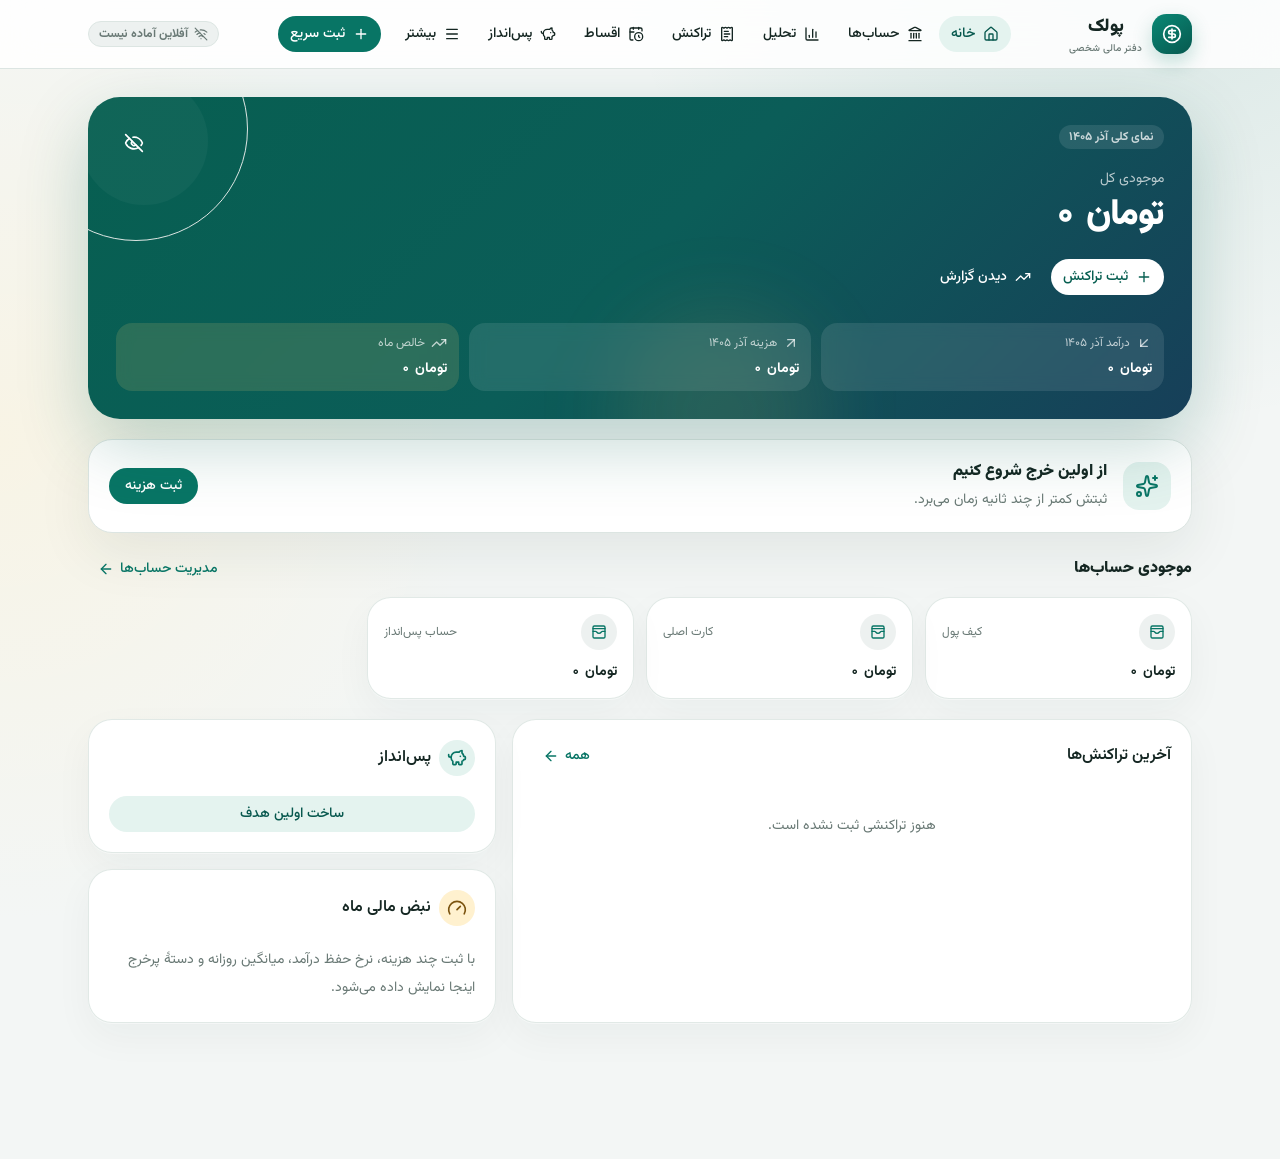
==== commit d5f4311a: "Add savings starting balances and installment tracking" ====
--- a/index.html
+++ b/index.html
@@ -1 +1 @@
-<!DOCTYPE html><html lang="fa" dir="rtl"><head><meta charSet="utf-8"/><link rel="preconnect" href="/" crossorigin=""/><meta name="viewport" content="width=device-width, initial-scale=1, viewport-fit=cover"/><link rel="stylesheet" href="/_next/static/chunks/41iwpli5pr7ls.css" data-precedence="next"/><link rel="stylesheet" href="/_next/static/chunks/1a1l5eityp5tp.css" data-precedence="next"/><link rel="preload" as="script" fetchPriority="low" href="/_next/static/chunks/1f0flrgz7q0c6.js"/><script src="/_next/static/chunks/1yss9p96u_zle.js" async=""></script><script src="/_next/static/chunks/2fc4ch-dxff-u.js" async=""></script><script src="/_next/static/chunks/turbopack-23cqclbo5w9lf.js" async=""></script><script src="/_next/static/chunks/0rhtbpmdhzsjt.js" async=""></script><script src="/_next/static/chunks/42t1ubkpory8i.js" async=""></script><meta name="theme-color" content="#f5f7fb" media="(prefers-color-scheme: light)"/><meta name="theme-color" content="#0b1424" media="(prefers-color-scheme: dark)"/><title>پولک | مدیریت مالی شخصی</title><meta name="description" content="مدیریت مالی شخصی فارسی، شمسی و آفلاین"/><link rel="manifest" href="/manifest.webmanifest"/><meta name="format-detection" content="telephone=no"/><meta name="mobile-web-app-capable" content="yes"/><meta name="apple-mobile-web-app-title" content="پولک"/><meta name="apple-mobile-web-app-status-bar-style" content="default"/><link rel="shortcut icon" href="/favicon.svg"/><link rel="icon" href="/favicon.svg"/><link rel="apple-touch-icon" href="/apple-touch-icon-v2.png"/><script src="/_next/static/chunks/0cz1d0mv5g_q7.js" noModule=""></script></head><body data-poolak-app="true"><div hidden=""><!--$--><!--/$--></div><main class="mx-auto min-h-dvh max-w-6xl px-4 pb-28 pt-5 sm:px-6"><div class="flex items-center justify-between"><div data-slot="skeleton" class="animate-pulse bg-accent h-10 w-28 rounded-xl"></div><div data-slot="skeleton" class="animate-pulse bg-accent size-10 rounded-full"></div></div><div data-slot="skeleton" class="animate-pulse bg-accent mt-7 h-64 w-full rounded-[2rem]"></div><div class="mt-4 grid grid-cols-2 gap-3 sm:grid-cols-4"><div data-slot="skeleton" class="animate-pulse bg-accent h-28 rounded-3xl"></div><div data-slot="skeleton" class="animate-pulse bg-accent h-28 rounded-3xl"></div><div data-slot="skeleton" class="animate-pulse bg-accent h-28 rounded-3xl"></div><div data-slot="skeleton" class="animate-pulse bg-accent h-28 rounded-3xl"></div></div><div class="mt-4 grid gap-4 lg:grid-cols-2"><div data-slot="skeleton" class="animate-pulse bg-accent h-72 rounded-3xl"></div><div data-slot="skeleton" class="animate-pulse bg-accent h-72 rounded-3xl"></div></div></main><!--$--><!--/$--><script src="/_next/static/chunks/1f0flrgz7q0c6.js" id="_R_" async=""></script><script>(self.__next_f=self.__next_f||[]).push([0])</script><script>self.__next_f.push([1,"1:\"$Sreact.fragment\"\n2:I[43348,[\"/_next/static/chunks/0rhtbpmdhzsjt.js\"],\"default\"]\n3:I[36579,[\"/_next/static/chunks/0rhtbpmdhzsjt.js\"],\"default\"]\n4:I[39638,[\"/_next/static/chunks/0rhtbpmdhzsjt.js\",\"/_next/static/chunks/42t1ubkpory8i.js\"],\"FinanceApp\"]\n5:I[61412,[\"/_next/static/chunks/0rhtbpmdhzsjt.js\"],\"OutletBoundary\"]\n6:\"$Sreact.suspense\"\n8:I[61412,[\"/_next/static/chunks/0rhtbpmdhzsjt.js\"],\"ViewportBoundary\"]\na:I[61412,[\"/_next/static/chunks/0rhtbpmdhzsjt.js\"],\"MetadataBoundary\"]\nc:I[57066,[\"/_next/static/chunks/0rhtbpmdhzsjt.js\"],\"default\",1]\n:HL[\"/_next/static/chunks/41iwpli5pr7ls.css\",\"style\"]\n:HL[\"/_next/static/chunks/1a1l5eityp5tp.css\",\"style\"]\n:HC[\"/\",\"\"]\n0:{\"P\":null,\"c\":[\"\",\"\"],\"q\":\"\",\"i\":false,\"f\":[[[\"\",{\"children\":[\"__PAGE__\",{},\"$undefined\",\"$undefined\",4608]},\"$undefined\",\"$undefined\",4624],[[\"$\",\"$1\",\"c\",{\"children\":[[[\"$\",\"link\",\"0\",{\"rel\":\"stylesheet\",\"href\":\"/_next/static/chunks/41iwpli5pr7ls.css\",\"precedence\":\"next\",\"crossOrigin\":\"$undefined\",\"nonce\":\"$undefined\"}],[\"$\",\"link\",\"1\",{\"rel\":\"stylesheet\",\"href\":\"/_next/static/chunks/1a1l5eityp5tp.css\",\"precedence\":\"next\",\"crossOrigin\":\"$undefined\",\"nonce\":\"$undefined\"}],[\"$\",\"script\",\"script-0\",{\"src\":\"/_next/static/chunks/0rhtbpmdhzsjt.js\",\"async\":true,\"nonce\":\"$undefined\"}]],[\"$\",\"html\",null,{\"lang\":\"fa\",\"dir\":\"rtl\",\"suppressHydrationWarning\":true,\"children\":[\"$\",\"body\",null,{\"data-poolak-app\":\"true\",\"children\":[\"$\",\"$L2\",null,{\"parallelRouterKey\":\"children\",\"error\":\"$undefined\",\"errorStyles\":\"$undefined\",\"errorScripts\":\"$undefined\",\"template\":[\"$\",\"$L3\",null,{}],\"templateStyles\":\"$undefined\",\"templateScripts\":\"$undefined\",\"notFound\":[[[\"$\",\"title\",null,{\"children\":\"404: This page could not be found.\"}],[\"$\",\"div\",null,{\"style\":{\"fontFamily\":\"system-ui,\\\"Segoe UI\\\",Roboto,Helvetica,Arial,sans-serif,\\\"Apple Color Emoji\\\",\\\"Segoe UI Emoji\\\"\",\"height\":\"100vh\",\"textAlign\":\"center\",\"display\":\"flex\",\"flexDirection\":\"column\",\"alignItems\":\"center\",\"justifyContent\":\"center\"},\"children\":[\"$\",\"div\",null,{\"children\":[[\"$\",\"style\",null,{\"dangerouslySetInnerHTML\":{\"__html\":\"body{color:#000;background:#fff;margin:0}.next-error-h1{border-right:1px solid rgba(0,0,0,.3)}@media (prefers-color-scheme:dark){body{color:#fff;background:#000}.next-error-h1{border-right:1px solid rgba(255,255,255,.3)}}\"}}],[\"$\",\"h1\",null,{\"className\":\"next-error-h1\",\"style\":{\"display\":\"inline-block\",\"margin\":\"0 20px 0 0\",\"padding\":\"0 23px 0 0\",\"fontSize\":24,\"fontWeight\":500,\"verticalAlign\":\"top\",\"lineHeight\":\"49px\"},\"children\":404}],[\"$\",\"div\",null,{\"style\":{\"display\":\"inline-block\"},\"children\":[\"$\",\"h2\",null,{\"style\":{\"fontSize\":14,\"fontWeight\":400,\"lineHeight\":\"49px\",\"margin\":0},\"children\":\"This page could not be found.\"}]}]]}]}]],[]],\"forbidden\":\"$undefined\",\"unauthorized\":\"$undefined\"}]}]}]]}],{\"children\":[[\"$\",\"$1\",\"c\",{\"children\":[[\"$\",\"$L4\",null,{}],[[\"$\",\"script\",\"script-0\",{\"src\":\"/_next/static/chunks/42t1ubkpory8i.js\",\"async\":true,\"nonce\":\"$undefined\"}]],[\"$\",\"$L5\",null,{\"children\":[\"$\",\"$6\",null,{\"name\":\"Next.MetadataOutlet\",\"children\":\"$@7\"}]}]]}],{},null,false,null]},null,false,null],[\"$\",\"$1\",\"h\",{\"children\":[null,[\"$\",\"$L8\",null,{\"children\":\"$L9\"}],[\"$\",\"div\",null,{\"hidden\":true,\"children\":[\"$\",\"$La\",null,{\"children\":[\"$\",\"$6\",null,{\"name\":\"Next.Metadata\",\"children\":\"$Lb\"}]}]}],null]}],false]],\"m\":\"$undefined\",\"G\":[\"$c\",[[\"$\",\"link\",\"0\",{\"rel\":\"stylesheet\",\"href\":\"/_next/static/chunks/41iwpli5pr7ls.css\",\"precedence\":\"next\",\"crossOrigin\":\"$undefined\",\"nonce\":\"$undefined\"}],[\"$\",\"link\",\"1\",{\"rel\":\"stylesheet\",\"href\":\"/_next/static/chunks/1a1l5eityp5tp.css\",\"precedence\":\"next\",\"crossOrigin\":\"$undefined\",\"nonce\":\"$undefined\"}]]],\"S\":true,\"h\":null,\"r\":\"$undefined\",\"s\":\"$undefined\",\"a\":\"$undefined\",\"l\":\"$undefined\",\"p\":\"$undefined\",\"d\":\"$undefined\",\"b\":\"zC5WQi96HHOB_pdGsWbtB\"}\n9:[[\"$\",\"meta\",\"0\",{\"charSet\":\"utf-8\"}],[\"$\",\"meta\",\"1\",{\"name\":\"viewport\",\"content\":\"width=device-width, initial-scale=1, viewport-fit=cover\"}],[\"$\",\"meta\",\"2\",{\"name\":\"theme-color\",\"content\":\"#f5f7fb\",\"media\":\"(prefers-color-scheme: light)\"}],[\"$\",\"meta\",\"3\",{\"name\":\"theme-color\",\"content\":\"#0b1424\",\"media\":\"(prefers-color-scheme: dark)\"}]]\nd:I[835,[\"/_next/static/chunks/0rhtbpmdhzsjt.js\"],\"IconMark\"]\n7:null\nb:[[\"$\",\"title\",\"0\",{\"children\":\"پولک | مدیریت مالی شخصی\"}],[\"$\",\"meta\",\"1\",{\"name\":\"description\",\"content\":\"مدیریت مالی شخصی فارسی، شمسی و آفلاین\"}],[\"$\",\"link\",\"2\",{\"rel\":\"manifest\",\"href\":\"/manifest.webmanifest\",\"crossOrigin\":\"$undefined\"}],[\"$\",\"meta\",\"3\",{\"name\":\"format-detection\",\"content\":\"telephone=no\"}],[\"$\",\"meta\",\"4\",{\"name\":\"mobile-web-app-capable\",\"content\":\"yes\"}],[\"$\",\"meta\",\"5\",{\"name\":\"apple-mobile-web-app-title\",\"content\":\"پولک\"}],[\"$\",\"meta\",\"6\",{\"name\":\"apple-mobile-web-app-status-bar-style\",\"content\":\"default\"}],[\"$\",\"link\",\"7\",{\"rel\":\"shortcut icon\",\"href\":\"/favicon.svg\"}],[\"$\",\"link\",\"8\",{\"rel\":\"icon\",\"href\":\"/favicon.svg\"}],[\"$\",\"link\",\"9\",{\"rel\":\"apple-touch-icon\",\"href\":\"/apple-touch-icon-v2.png\"}],[\"$\",\"$Ld\",\"10\",{}]]\n"])</script></body></html>+<!DOCTYPE html><html lang="fa" dir="rtl"><head><meta charSet="utf-8"/><link rel="preconnect" href="/" crossorigin=""/><meta name="viewport" content="width=device-width, initial-scale=1, viewport-fit=cover"/><link rel="stylesheet" href="/_next/static/chunks/41iwpli5pr7ls.css" data-precedence="next"/><link rel="stylesheet" href="/_next/static/chunks/05fwc7g725zv6.css" data-precedence="next"/><link rel="preload" as="script" fetchPriority="low" href="/_next/static/chunks/1f0flrgz7q0c6.js"/><script src="/_next/static/chunks/1yss9p96u_zle.js" async=""></script><script src="/_next/static/chunks/2fc4ch-dxff-u.js" async=""></script><script src="/_next/static/chunks/turbopack-23cqclbo5w9lf.js" async=""></script><script src="/_next/static/chunks/0rhtbpmdhzsjt.js" async=""></script><script src="/_next/static/chunks/3vb6flgtezpw0.js" async=""></script><meta name="theme-color" content="#f5f7fb" media="(prefers-color-scheme: light)"/><meta name="theme-color" content="#0b1424" media="(prefers-color-scheme: dark)"/><title>پولک | مدیریت مالی شخصی</title><meta name="description" content="مدیریت مالی شخصی فارسی، شمسی و آفلاین"/><link rel="manifest" href="/manifest.webmanifest"/><meta name="format-detection" content="telephone=no"/><meta name="mobile-web-app-capable" content="yes"/><meta name="apple-mobile-web-app-title" content="پولک"/><meta name="apple-mobile-web-app-status-bar-style" content="default"/><link rel="shortcut icon" href="/favicon.svg"/><link rel="icon" href="/favicon.svg"/><link rel="apple-touch-icon" href="/apple-touch-icon-v2.png"/><script src="/_next/static/chunks/0cz1d0mv5g_q7.js" noModule=""></script></head><body data-poolak-app="true"><div hidden=""><!--$--><!--/$--></div><main class="mx-auto min-h-dvh max-w-6xl px-4 pb-28 pt-5 sm:px-6"><div class="flex items-center justify-between"><div data-slot="skeleton" class="animate-pulse bg-accent h-10 w-28 rounded-xl"></div><div data-slot="skeleton" class="animate-pulse bg-accent size-10 rounded-full"></div></div><div data-slot="skeleton" class="animate-pulse bg-accent mt-7 h-64 w-full rounded-[2rem]"></div><div class="mt-4 grid grid-cols-2 gap-3 sm:grid-cols-4"><div data-slot="skeleton" class="animate-pulse bg-accent h-28 rounded-3xl"></div><div data-slot="skeleton" class="animate-pulse bg-accent h-28 rounded-3xl"></div><div data-slot="skeleton" class="animate-pulse bg-accent h-28 rounded-3xl"></div><div data-slot="skeleton" class="animate-pulse bg-accent h-28 rounded-3xl"></div></div><div class="mt-4 grid gap-4 lg:grid-cols-2"><div data-slot="skeleton" class="animate-pulse bg-accent h-72 rounded-3xl"></div><div data-slot="skeleton" class="animate-pulse bg-accent h-72 rounded-3xl"></div></div></main><!--$--><!--/$--><script src="/_next/static/chunks/1f0flrgz7q0c6.js" id="_R_" async=""></script><script>(self.__next_f=self.__next_f||[]).push([0])</script><script>self.__next_f.push([1,"1:\"$Sreact.fragment\"\n2:I[43348,[\"/_next/static/chunks/0rhtbpmdhzsjt.js\"],\"default\"]\n3:I[36579,[\"/_next/static/chunks/0rhtbpmdhzsjt.js\"],\"default\"]\n4:I[39638,[\"/_next/static/chunks/0rhtbpmdhzsjt.js\",\"/_next/static/chunks/3vb6flgtezpw0.js\"],\"FinanceApp\"]\n5:I[61412,[\"/_next/static/chunks/0rhtbpmdhzsjt.js\"],\"OutletBoundary\"]\n6:\"$Sreact.suspense\"\n8:I[61412,[\"/_next/static/chunks/0rhtbpmdhzsjt.js\"],\"ViewportBoundary\"]\na:I[61412,[\"/_next/static/chunks/0rhtbpmdhzsjt.js\"],\"MetadataBoundary\"]\nc:I[57066,[\"/_next/static/chunks/0rhtbpmdhzsjt.js\"],\"default\",1]\n:HL[\"/_next/static/chunks/41iwpli5pr7ls.css\",\"style\"]\n:HL[\"/_next/static/chunks/05fwc7g725zv6.css\",\"style\"]\n:HC[\"/\",\"\"]\n0:{\"P\":null,\"c\":[\"\",\"\"],\"q\":\"\",\"i\":false,\"f\":[[[\"\",{\"children\":[\"__PAGE__\",{},\"$undefined\",\"$undefined\",4608]},\"$undefined\",\"$undefined\",4624],[[\"$\",\"$1\",\"c\",{\"children\":[[[\"$\",\"link\",\"0\",{\"rel\":\"stylesheet\",\"href\":\"/_next/static/chunks/41iwpli5pr7ls.css\",\"precedence\":\"next\",\"crossOrigin\":\"$undefined\",\"nonce\":\"$undefined\"}],[\"$\",\"link\",\"1\",{\"rel\":\"stylesheet\",\"href\":\"/_next/static/chunks/05fwc7g725zv6.css\",\"precedence\":\"next\",\"crossOrigin\":\"$undefined\",\"nonce\":\"$undefined\"}],[\"$\",\"script\",\"script-0\",{\"src\":\"/_next/static/chunks/0rhtbpmdhzsjt.js\",\"async\":true,\"nonce\":\"$undefined\"}]],[\"$\",\"html\",null,{\"lang\":\"fa\",\"dir\":\"rtl\",\"suppressHydrationWarning\":true,\"children\":[\"$\",\"body\",null,{\"data-poolak-app\":\"true\",\"children\":[\"$\",\"$L2\",null,{\"parallelRouterKey\":\"children\",\"error\":\"$undefined\",\"errorStyles\":\"$undefined\",\"errorScripts\":\"$undefined\",\"template\":[\"$\",\"$L3\",null,{}],\"templateStyles\":\"$undefined\",\"templateScripts\":\"$undefined\",\"notFound\":[[[\"$\",\"title\",null,{\"children\":\"404: This page could not be found.\"}],[\"$\",\"div\",null,{\"style\":{\"fontFamily\":\"system-ui,\\\"Segoe UI\\\",Roboto,Helvetica,Arial,sans-serif,\\\"Apple Color Emoji\\\",\\\"Segoe UI Emoji\\\"\",\"height\":\"100vh\",\"textAlign\":\"center\",\"display\":\"flex\",\"flexDirection\":\"column\",\"alignItems\":\"center\",\"justifyContent\":\"center\"},\"children\":[\"$\",\"div\",null,{\"children\":[[\"$\",\"style\",null,{\"dangerouslySetInnerHTML\":{\"__html\":\"body{color:#000;background:#fff;margin:0}.next-error-h1{border-right:1px solid rgba(0,0,0,.3)}@media (prefers-color-scheme:dark){body{color:#fff;background:#000}.next-error-h1{border-right:1px solid rgba(255,255,255,.3)}}\"}}],[\"$\",\"h1\",null,{\"className\":\"next-error-h1\",\"style\":{\"display\":\"inline-block\",\"margin\":\"0 20px 0 0\",\"padding\":\"0 23px 0 0\",\"fontSize\":24,\"fontWeight\":500,\"verticalAlign\":\"top\",\"lineHeight\":\"49px\"},\"children\":404}],[\"$\",\"div\",null,{\"style\":{\"display\":\"inline-block\"},\"children\":[\"$\",\"h2\",null,{\"style\":{\"fontSize\":14,\"fontWeight\":400,\"lineHeight\":\"49px\",\"margin\":0},\"children\":\"This page could not be found.\"}]}]]}]}]],[]],\"forbidden\":\"$undefined\",\"unauthorized\":\"$undefined\"}]}]}]]}],{\"children\":[[\"$\",\"$1\",\"c\",{\"children\":[[\"$\",\"$L4\",null,{}],[[\"$\",\"script\",\"script-0\",{\"src\":\"/_next/static/chunks/3vb6flgtezpw0.js\",\"async\":true,\"nonce\":\"$undefined\"}]],[\"$\",\"$L5\",null,{\"children\":[\"$\",\"$6\",null,{\"name\":\"Next.MetadataOutlet\",\"children\":\"$@7\"}]}]]}],{},null,false,null]},null,false,null],[\"$\",\"$1\",\"h\",{\"children\":[null,[\"$\",\"$L8\",null,{\"children\":\"$L9\"}],[\"$\",\"div\",null,{\"hidden\":true,\"children\":[\"$\",\"$La\",null,{\"children\":[\"$\",\"$6\",null,{\"name\":\"Next.Metadata\",\"children\":\"$Lb\"}]}]}],null]}],false]],\"m\":\"$undefined\",\"G\":[\"$c\",[[\"$\",\"link\",\"0\",{\"rel\":\"stylesheet\",\"href\":\"/_next/static/chunks/41iwpli5pr7ls.css\",\"precedence\":\"next\",\"crossOrigin\":\"$undefined\",\"nonce\":\"$undefined\"}],[\"$\",\"link\",\"1\",{\"rel\":\"stylesheet\",\"href\":\"/_next/static/chunks/05fwc7g725zv6.css\",\"precedence\":\"next\",\"crossOrigin\":\"$undefined\",\"nonce\":\"$undefined\"}]]],\"S\":true,\"h\":null,\"r\":\"$undefined\",\"s\":\"$undefined\",\"a\":\"$undefined\",\"l\":\"$undefined\",\"p\":\"$undefined\",\"d\":\"$undefined\",\"b\":\"_XLEnS1V1Y1TY45WukhOR\"}\n9:[[\"$\",\"meta\",\"0\",{\"charSet\":\"utf-8\"}],[\"$\",\"meta\",\"1\",{\"name\":\"viewport\",\"content\":\"width=device-width, initial-scale=1, viewport-fit=cover\"}],[\"$\",\"meta\",\"2\",{\"name\":\"theme-color\",\"content\":\"#f5f7fb\",\"media\":\"(prefers-color-scheme: light)\"}],[\"$\",\"meta\",\"3\",{\"name\":\"theme-color\",\"content\":\"#0b1424\",\"media\":\"(prefers-color-scheme: dark)\"}]]\nd:I[835,[\"/_next/static/chunks/0rhtbpmdhzsjt.js\"],\"IconMark\"]\n7:null\nb:[[\"$\",\"title\",\"0\",{\"children\":\"پولک | مدیریت مالی شخصی\"}],[\"$\",\"meta\",\"1\",{\"name\":\"description\",\"content\":\"مدیریت مالی شخصی فارسی، شمسی و آفلاین\"}],[\"$\",\"link\",\"2\",{\"rel\":\"manifest\",\"href\":\"/manifest.webmanifest\",\"crossOrigin\":\"$undefined\"}],[\"$\",\"meta\",\"3\",{\"name\":\"format-detection\",\"content\":\"telephone=no\"}],[\"$\",\"meta\",\"4\",{\"name\":\"mobile-web-app-capable\",\"content\":\"yes\"}],[\"$\",\"meta\",\"5\",{\"name\":\"apple-mobile-web-app-title\",\"content\":\"پولک\"}],[\"$\",\"meta\",\"6\",{\"name\":\"apple-mobile-web-app-status-bar-style\",\"content\":\"default\"}],[\"$\",\"link\",\"7\",{\"rel\":\"shortcut icon\",\"href\":\"/favicon.svg\"}],[\"$\",\"link\",\"8\",{\"rel\":\"icon\",\"href\":\"/favicon.svg\"}],[\"$\",\"link\",\"9\",{\"rel\":\"apple-touch-icon\",\"href\":\"/apple-touch-icon-v2.png\"}],[\"$\",\"$Ld\",\"10\",{}]]\n"])</script></body></html>
--- a/_next/static/chunks/05fwc7g725zv6.css
+++ b/_next/static/chunks/05fwc7g725zv6.css
@@ -0,0 +1 @@
+@layer properties{@supports (((-webkit-hyphens:none)) and (not (margin-trim:inline))) or ((-moz-orient:inline) and (not (color:rgb(from red r g b)))){:root,:host{--shimmer-angle:20deg}*,:before,:after,::backdrop{--tw-translate-x:0;--tw-translate-y:0;--tw-translate-z:0;--tw-rotate-x:initial;--tw-rotate-y:initial;--tw-rotate-z:initial;--tw-skew-x:initial;--tw-skew-y:initial;--tw-scroll-snap-strictness:proximity;--tw-space-y-reverse:0;--tw-space-x-reverse:0;--tw-divide-y-reverse:0;--tw-border-style:solid;--tw-leading:initial;--tw-font-weight:initial;--tw-tracking:initial;--tw-ordinal:initial;--tw-slashed-zero:initial;--tw-numeric-figure:initial;--tw-numeric-spacing:initial;--tw-numeric-fraction:initial;--tw-shadow:0 0 #0000;--tw-shadow-color:initial;--tw-shadow-alpha:100%;--tw-inset-shadow:0 0 #0000;--tw-inset-shadow-color:initial;--tw-inset-shadow-alpha:100%;--tw-ring-color:initial;--tw-ring-shadow:0 0 #0000;--tw-inset-ring-color:initial;--tw-inset-ring-shadow:0 0 #0000;--tw-ring-inset:initial;--tw-ring-offset-width:0px;--tw-ring-offset-color:#fff;--tw-ring-offset-shadow:0 0 #0000;--tw-outline-style:solid;--tw-blur:initial;--tw-brightness:initial;--tw-contrast:initial;--tw-grayscale:initial;--tw-hue-rotate:initial;--tw-invert:initial;--tw-opacity:initial;--tw-saturate:initial;--tw-sepia:initial;--tw-drop-shadow:initial;--tw-drop-shadow-color:initial;--tw-drop-shadow-alpha:100%;--tw-drop-shadow-size:initial;--tw-backdrop-blur:initial;--tw-backdrop-brightness:initial;--tw-backdrop-contrast:initial;--tw-backdrop-grayscale:initial;--tw-backdrop-hue-rotate:initial;--tw-backdrop-invert:initial;--tw-backdrop-opacity:initial;--tw-backdrop-saturate:initial;--tw-backdrop-sepia:initial;--tw-duration:initial;--tw-ease:initial;--tw-scale-x:1;--tw-scale-y:1;--tw-scale-z:1;--tw-content:"";--tw-animation-delay:0s;--tw-animation-direction:normal;--tw-animation-duration:initial;--tw-animation-fill-mode:none;--tw-animation-iteration-count:1;--tw-enter-blur:0;--tw-enter-opacity:1;--tw-enter-rotate:0;--tw-enter-scale:1;--tw-enter-translate-x:0;--tw-enter-translate-y:0;--tw-exit-blur:0;--tw-exit-opacity:1;--tw-exit-rotate:0;--tw-exit-scale:1;--tw-exit-translate-x:0;--tw-exit-translate-y:0;--scroll-fade-t:0px;--scroll-fade-b:0px;--scroll-fade-s:0px;--scroll-fade-e:0px;--scroll-fade-mask:initial;--shimmer-image:initial;--shimmer-text-fill:initial}}}@layer theme{:root,:host{--font-mono:ui-monospace, SFMono-Regular, Menlo, Monaco, Consolas, "Liberation Mono", "Courier New", monospace;--color-amber-100:#fef3c6;--color-amber-500:#f99c00;--color-amber-900:#7b3306;--color-emerald-300:#5ee9b5;--color-emerald-500:#00bb7f;--color-emerald-700:#007956;--color-black:#000;--color-white:#fff;--spacing:.25rem;--container-xs:20rem;--container-sm:24rem;--container-md:28rem;--container-lg:32rem;--container-xl:36rem;--container-2xl:42rem;--container-6xl:72rem;--text-xs:.75rem;--text-xs--line-height:calc(1 / .75);--text-sm:.875rem;--text-sm--line-height:calc(1.25 / .875);--text-base:1rem;--text-base--line-height:calc(1.5 / 1);--text-lg:1.125rem;--text-lg--line-height:calc(1.75 / 1.125);--text-xl:1.25rem;--text-xl--line-height:calc(1.75 / 1.25);--text-2xl:1.5rem;--text-2xl--line-height:calc(2 / 1.5);--text-3xl:1.875rem;--text-3xl--line-height:calc(2.25 / 1.875);--text-4xl:2.25rem;--text-4xl--line-height:calc(2.5 / 2.25);--font-weight-normal:400;--font-weight-medium:500;--font-weight-semibold:600;--font-weight-bold:700;--font-weight-black:900;--tracking-tight:-.025em;--tracking-widest:.1em;--leading-tight:1.25;--leading-snug:1.375;--leading-normal:1.5;--leading-relaxed:1.625;--radius-xs:.125rem;--radius-2xl:1rem;--radius-3xl:1.5rem;--ease-in-out:cubic-bezier(.4, 0, .2, 1);--animate-spin:spin 1s linear infinite;--animate-pulse:pulse 2s cubic-bezier(.4, 0, .6, 1) infinite;--blur-sm:8px;--blur-2xl:40px;--aspect-video:16 / 9;--default-transition-duration:.15s;--default-transition-timing-function:cubic-bezier(.4, 0, .2, 1);--default-font-family:"Vazirmatn Variable", Tahoma, "Segoe UI", Arial, sans-serif;--default-mono-font-family:var(--font-mono);--color-border:var(--border)}@supports (color:lab(0% 0 0)){:root,:host{--color-amber-100:lab(95.916% -1.2165 23.111);--color-amber-500:lab(72.7183% 31.8672 97.9407);--color-amber-900:lab(31.2288% 30.2627 40.0378);--color-emerald-300:lab(83.9203% -48.7124 13.8849);--color-emerald-500:lab(66.9756% -58.27 19.5419);--color-emerald-700:lab(44.4871% -41.0396 11.0361)}}}@layer base{*,:after,:before,::backdrop{box-sizing:border-box;border:0 solid;margin:0;padding:0}::file-selector-button{box-sizing:border-box;border:0 solid;margin:0;padding:0}html,:host{-webkit-text-size-adjust:100%;tab-size:4;line-height:1.5;font-family:var(--default-font-family,ui-sans-serif, system-ui, sans-serif, "Apple Color Emoji", "Segoe UI Emoji", "Segoe UI Symbol", "Noto Color Emoji");font-feature-settings:var(--default-font-feature-settings,normal);font-variation-settings:var(--default-font-variation-settings,normal);-webkit-tap-highlight-color:transparent}hr{height:0;color:inherit;border-top-width:1px}abbr:where([title]){-webkit-text-decoration:underline dotted;text-decoration:underline dotted}h1,h2,h3,h4,h5,h6{font-size:inherit;font-weight:inherit}a{color:inherit;-webkit-text-decoration:inherit;-webkit-text-decoration:inherit;-webkit-text-decoration:inherit;-webkit-text-decoration:inherit;text-decoration:inherit}b,strong{font-weight:bolder}code,kbd,samp,pre{font-family:var(--default-mono-font-family,ui-monospace, SFMono-Regular, Menlo, Monaco, Consolas, "Liberation Mono", "Courier New", monospace);font-feature-settings:var(--default-mono-font-feature-settings,normal);font-variation-settings:var(--default-mono-font-variation-settings,normal);font-size:1em}small{font-size:80%}sub,sup{vertical-align:baseline;font-size:75%;line-height:0;position:relative}sub{bottom:-.25em}sup{top:-.5em}table{text-indent:0;border-color:inherit;border-collapse:collapse}:-moz-focusring{outline:auto}progress{vertical-align:baseline}summary{display:list-item}ol,ul,menu{list-style:none}img,svg,video,canvas,audio,iframe,embed,object{vertical-align:middle;display:block}img,video{max-width:100%;height:auto}button,input,select,optgroup,textarea{font:inherit;font-feature-settings:inherit;font-variation-settings:inherit;letter-spacing:inherit;color:inherit;opacity:1;background-color:#0000;border-radius:0}::file-selector-button{font:inherit;font-feature-settings:inherit;font-variation-settings:inherit;letter-spacing:inherit;color:inherit;opacity:1;background-color:#0000;border-radius:0}:where(select:is([multiple],[size])) optgroup{font-weight:bolder}:where(select:is([multiple],[size])) optgroup option{padding-inline-start:20px}::file-selector-button{margin-inline-end:4px}::placeholder{opacity:1}@supports (not ((-webkit-appearance:-apple-pay-button))) or (contain-intrinsic-size:1px){::placeholder{color:currentColor}@supports (color:color-mix(in lab, red, red)){::placeholder{color:color-mix(in oklab, currentcolor 50%, transparent)}}}textarea{resize:vertical}::-webkit-search-decoration{-webkit-appearance:none}::-webkit-date-and-time-value{min-height:1lh;text-align:inherit}::-webkit-datetime-edit{display:inline-flex}::-webkit-datetime-edit-fields-wrapper{padding:0}::-webkit-datetime-edit{padding-block:0}::-webkit-datetime-edit-year-field{padding-block:0}::-webkit-datetime-edit-month-field{padding-block:0}::-webkit-datetime-edit-day-field{padding-block:0}::-webkit-datetime-edit-hour-field{padding-block:0}::-webkit-datetime-edit-minute-field{padding-block:0}::-webkit-datetime-edit-second-field{padding-block:0}::-webkit-datetime-edit-millisecond-field{padding-block:0}::-webkit-datetime-edit-meridiem-field{padding-block:0}::-webkit-calendar-picker-indicator{line-height:1}:-moz-ui-invalid{box-shadow:none}button,input:where([type=button],[type=reset],[type=submit]){appearance:button}::file-selector-button{appearance:button}::-webkit-inner-spin-button{height:auto}::-webkit-outer-spin-button{height:auto}[hidden]:where(:not([hidden=until-found])){display:none!important}}@layer components;@layer utilities{.\@container\/card-header{container:card-header/inline-size}.\@container\/field-group{container:field-group/inline-size}.pointer-events-none{pointer-events:none}.collapse{visibility:collapse}.invisible{visibility:hidden}.visible{visibility:visible}.sr-only{clip-path:inset(50%);white-space:nowrap;border-width:0;width:1px;height:1px;margin:-1px;padding:0;position:absolute;overflow:hidden}.absolute{position:absolute}.fixed{position:fixed}.relative{position:relative}.static{position:static}.sticky{position:sticky}.inset-0{inset:calc(var(--spacing) * 0)}.inset-x-0{inset-inline:calc(var(--spacing) * 0)}.inset-y-0{inset-block:calc(var(--spacing) * 0)}.inset-s-1\/2{inset-inline-start:50%}.start{inset-inline-start:var(--spacing)}.end{inset-inline-end:var(--spacing)}.-top-5{top:calc(var(--spacing) * -5)}.-top-12{top:calc(var(--spacing) * -12)}.-top-16{top:calc(var(--spacing) * -16)}.-top-20{top:calc(var(--spacing) * -20)}.top-0{top:calc(var(--spacing) * 0)}.top-1\.5{top:calc(var(--spacing) * 1.5)}.top-1\/2{top:50%}.top-3\.5{top:calc(var(--spacing) * 3.5)}.top-4{top:calc(var(--spacing) * 4)}.top-5{top:calc(var(--spacing) * 5)}.top-\[1px\]{top:1px}.top-\[50\%\]{top:50%}.top-\[60\%\]{top:60%}.top-full{top:100%}.-right-12{right:calc(var(--spacing) * -12)}.right-0{right:calc(var(--spacing) * 0)}.right-1{right:calc(var(--spacing) * 1)}.right-1\/3{right:33.3333%}.right-2{right:calc(var(--spacing) * 2)}.right-3{right:calc(var(--spacing) * 3)}.right-3\.5{right:calc(var(--spacing) * 3.5)}.right-4{right:calc(var(--spacing) * 4)}.-bottom-12{bottom:calc(var(--spacing) * -12)}.-bottom-24{bottom:calc(var(--spacing) * -24)}.bottom-0{bottom:calc(var(--spacing) * 0)}.-left-2{left:calc(var(--spacing) * -2)}.-left-12{left:calc(var(--spacing) * -12)}.-left-14{left:calc(var(--spacing) * -14)}.-left-16{left:calc(var(--spacing) * -16)}.left-0{left:calc(var(--spacing) * 0)}.left-1\/2{left:50%}.left-2{left:calc(var(--spacing) * 2)}.left-3{left:calc(var(--spacing) * 3)}.left-5{left:calc(var(--spacing) * 5)}.left-\[50\%\]{left:50%}.isolate{isolation:isolate}.z-10{z-index:10}.z-20{z-index:20}.z-30{z-index:30}.z-40{z-index:40}.z-50{z-index:50}.z-\[1\]{z-index:1}.z-\[100\]{z-index:100}.order-first{order:-9999}.order-last{order:9999}.col-span-2{grid-column:span 2/span 2}.col-start-2{grid-column-start:2}.row-span-2{grid-row:span 2/span 2}.row-start-1{grid-row-start:1}.container{width:100%}@media (min-width:40rem){.container{max-width:40rem}}@media (min-width:48rem){.container{max-width:48rem}}@media (min-width:64rem){.container{max-width:64rem}}@media (min-width:80rem){.container{max-width:80rem}}@media (min-width:96rem){.container{max-width:96rem}}.m-0\!{margin:calc(var(--spacing) * 0)!important}.-mx-1{margin-inline:calc(var(--spacing) * -1)}.mx-2{margin-inline:calc(var(--spacing) * 2)}.mx-3\.5{margin-inline:calc(var(--spacing) * 3.5)}.mx-auto{margin-inline:auto}.-my-2{margin-block:calc(var(--spacing) * -2)}.my-0{margin-block:calc(var(--spacing) * 0)}.my-0\.5{margin-block:calc(var(--spacing) * .5)}.my-1{margin-block:calc(var(--spacing) * 1)}.-mt-4{margin-top:calc(var(--spacing) * -4)}.mt-0\.5{margin-top:calc(var(--spacing) * .5)}.mt-1{margin-top:calc(var(--spacing) * 1)}.mt-1\.5{margin-top:calc(var(--spacing) * 1.5)}.mt-2{margin-top:calc(var(--spacing) * 2)}.mt-3{margin-top:calc(var(--spacing) * 3)}.mt-4{margin-top:calc(var(--spacing) * 4)}.mt-5{margin-top:calc(var(--spacing) * 5)}.mt-6{margin-top:calc(var(--spacing) * 6)}.mt-7{margin-top:calc(var(--spacing) * 7)}.mt-auto{margin-top:auto}.mr-2{margin-right:calc(var(--spacing) * 2)}.mr-auto{margin-right:auto}.mb-2{margin-bottom:calc(var(--spacing) * 2)}.mb-3{margin-bottom:calc(var(--spacing) * 3)}.mb-4{margin-bottom:calc(var(--spacing) * 4)}.mb-5{margin-bottom:calc(var(--spacing) * 5)}.mb-6{margin-bottom:calc(var(--spacing) * 6)}.-ml-1{margin-left:calc(var(--spacing) * -1)}.-ml-4{margin-left:calc(var(--spacing) * -4)}.ml-1{margin-left:calc(var(--spacing) * 1)}.ml-4{margin-left:calc(var(--spacing) * 4)}.ml-auto{margin-left:auto}.line-clamp-1{-webkit-line-clamp:1;-webkit-box-orient:vertical;display:-webkit-box;overflow:hidden}.line-clamp-2{-webkit-line-clamp:2;-webkit-box-orient:vertical;display:-webkit-box;overflow:hidden}.scrollbar-none{scrollbar-width:none}.scrollbar-none::-webkit-scrollbar{display:none}.block{display:block}.contents{display:contents}.flex{display:flex}.grid{display:grid}.hidden{display:none}.inline{display:inline}.inline-flex{display:inline-flex}.table{display:table}.table-caption{display:table-caption}.table-cell{display:table-cell}.table-row{display:table-row}.field-sizing-content{field-sizing:content}.aspect-square{aspect-ratio:1}.aspect-video{aspect-ratio:var(--aspect-video)}.size-\(--cell-size\){width:var(--cell-size);height:var(--cell-size)}.size-2{width:calc(var(--spacing) * 2);height:calc(var(--spacing) * 2)}.size-2\.5{width:calc(var(--spacing) * 2.5);height:calc(var(--spacing) * 2.5)}.size-3{width:calc(var(--spacing) * 3);height:calc(var(--spacing) * 3)}.size-3\.5{width:calc(var(--spacing) * 3.5);height:calc(var(--spacing) * 3.5)}.size-4{width:calc(var(--spacing) * 4);height:calc(var(--spacing) * 4)}.size-5{width:calc(var(--spacing) * 5);height:calc(var(--spacing) * 5)}.size-6{width:calc(var(--spacing) * 6);height:calc(var(--spacing) * 6)}.size-7{width:calc(var(--spacing) * 7);height:calc(var(--spacing) * 7)}.size-8{width:calc(var(--spacing) * 8);height:calc(var(--spacing) * 8)}.size-9{width:calc(var(--spacing) * 9);height:calc(var(--spacing) * 9)}.size-10{width:calc(var(--spacing) * 10);height:calc(var(--spacing) * 10)}.size-11{width:calc(var(--spacing) * 11);height:calc(var(--spacing) * 11)}.size-12{width:calc(var(--spacing) * 12);height:calc(var(--spacing) * 12)}.size-14{width:calc(var(--spacing) * 14);height:calc(var(--spacing) * 14)}.size-16{width:calc(var(--spacing) * 16);height:calc(var(--spacing) * 16)}.size-32{width:calc(var(--spacing) * 32);height:calc(var(--spacing) * 32)}.size-44{width:calc(var(--spacing) * 44);height:calc(var(--spacing) * 44)}.size-52{width:calc(var(--spacing) * 52);height:calc(var(--spacing) * 52)}.size-56{width:calc(var(--spacing) * 56);height:calc(var(--spacing) * 56)}.size-auto{width:auto;height:auto}.size-full{width:100%;height:100%}.h-\(--cell-size\){height:var(--cell-size)}.h-1\.5{height:calc(var(--spacing) * 1.5)}.h-2{height:calc(var(--spacing) * 2)}.h-2\.5{height:calc(var(--spacing) * 2.5)}.h-3{height:calc(var(--spacing) * 3)}.h-4{height:calc(var(--spacing) * 4)}.h-5{height:calc(var(--spacing) * 5)}.h-6{height:calc(var(--spacing) * 6)}.h-7{height:calc(var(--spacing) * 7)}.h-8{height:calc(var(--spacing) * 8)}.h-9{height:calc(var(--spacing) * 9)}.h-10{height:calc(var(--spacing) * 10)}.h-11{height:calc(var(--spacing) * 11)}.h-12{height:calc(var(--spacing) * 12)}.h-13{height:calc(var(--spacing) * 13)}.h-16{height:calc(var(--spacing) * 16)}.h-28{height:calc(var(--spacing) * 28)}.h-36{height:calc(var(--spacing) * 36)}.h-48{height:calc(var(--spacing) * 48)}.h-64{height:calc(var(--spacing) * 64)}.h-72{height:calc(var(--spacing) * 72)}.h-\[4\.25rem\]{height:4.25rem}.h-\[calc\(--spacing\(5\.5\)\)\]{height:calc(calc(var(--spacing) * 5.5))}.h-\[calc\(100\%-1px\)\]{height:calc(100% - 1px)}.h-\[var\(--radix-navigation-menu-viewport-height\)\]{height:var(--radix-navigation-menu-viewport-height)}.h-auto{height:auto}.h-full{height:100%}.h-max{height:max-content}.h-px{height:1px}.h-svh{height:100svh}.max-h-\(--radix-context-menu-content-available-height\){max-height:var(--radix-context-menu-content-available-height)}.max-h-\(--radix-dropdown-menu-content-available-height\){max-height:var(--radix-dropdown-menu-content-available-height)}.max-h-96{max-height:calc(var(--spacing) * 96)}.max-h-\[92dvh\]{max-height:92dvh}.max-h-\[300px\]{max-height:300px}.max-h-\[min\(22rem\,var\(--radix-select-content-available-height\)\)\]{max-height:min(22rem, var(--radix-select-content-available-height))}.max-h-\[min\(calc\(--spacing\(96\)---spacing\(9\)\)\,calc\(var\(--available-height\)---spacing\(9\)\)\)\]{max-height:min(calc(calc(var(--spacing) * 96) - calc(var(--spacing) * 9)), calc(var(--available-height) - calc(var(--spacing) * 9)))}.min-h-0{min-height:calc(var(--spacing) * 0)}.min-h-4{min-height:calc(var(--spacing) * 4)}.min-h-9{min-height:calc(var(--spacing) * 9)}.min-h-11{min-height:calc(var(--spacing) * 11)}.min-h-14{min-height:calc(var(--spacing) * 14)}.min-h-16{min-height:calc(var(--spacing) * 16)}.min-h-20{min-height:calc(var(--spacing) * 20)}.min-h-36{min-height:calc(var(--spacing) * 36)}.min-h-40{min-height:calc(var(--spacing) * 40)}.min-h-52{min-height:calc(var(--spacing) * 52)}.min-h-64{min-height:calc(var(--spacing) * 64)}.min-h-dvh{min-height:100dvh}.min-h-full{min-height:100%}.min-h-svh{min-height:100svh}.w-\(--anchor-width\){width:var(--anchor-width)}.w-\(--cell-size\){width:var(--cell-size)}.w-\(--sidebar-width\){width:var(--sidebar-width)}.w-0{width:calc(var(--spacing) * 0)}.w-1{width:calc(var(--spacing) * 1)}.w-2{width:calc(var(--spacing) * 2)}.w-2\.5{width:calc(var(--spacing) * 2.5)}.w-3{width:calc(var(--spacing) * 3)}.w-3\/4{width:75%}.w-4{width:calc(var(--spacing) * 4)}.w-5{width:calc(var(--spacing) * 5)}.w-9{width:calc(var(--spacing) * 9)}.w-10{width:calc(var(--spacing) * 10)}.w-24{width:calc(var(--spacing) * 24)}.w-28{width:calc(var(--spacing) * 28)}.w-64{width:calc(var(--spacing) * 64)}.w-72{width:calc(var(--spacing) * 72)}.w-\[100px\]{width:100px}.w-auto{width:auto}.w-fit{width:fit-content}.w-full{width:100%}.w-max{width:max-content}.w-px{width:1px}.max-w-\(--available-width\){max-width:var(--available-width)}.max-w-\(--skeleton-width\){max-width:var(--skeleton-width)}.max-w-2xl{max-width:var(--container-2xl)}.max-w-6xl{max-width:var(--container-6xl)}.max-w-\[80\%\]{max-width:80%}.max-w-\[calc\(100\%-2rem\)\]{max-width:calc(100% - 2rem)}.max-w-full{max-width:100%}.max-w-max{max-width:max-content}.max-w-md{max-width:var(--container-md)}.max-w-sm{max-width:var(--container-sm)}.max-w-xl{max-width:var(--container-xl)}.min-w-\(--cell-size\){min-width:var(--cell-size)}.min-w-0{min-width:calc(var(--spacing) * 0)}.min-w-5{min-width:calc(var(--spacing) * 5)}.min-w-8{min-width:calc(var(--spacing) * 8)}.min-w-9{min-width:calc(var(--spacing) * 9)}.min-w-10{min-width:calc(var(--spacing) * 10)}.min-w-16{min-width:calc(var(--spacing) * 16)}.min-w-32{min-width:calc(var(--spacing) * 32)}.min-w-40{min-width:calc(var(--spacing) * 40)}.min-w-\[8rem\]{min-width:8rem}.min-w-\[12rem\]{min-width:12rem}.min-w-\[calc\(var\(--anchor-width\)\+--spacing\(7\)\)\]{min-width:calc(var(--anchor-width) + calc(var(--spacing) * 7))}.min-w-\[max\(8rem\,var\(--radix-select-trigger-width\)\)\]{min-width:max(8rem, var(--radix-select-trigger-width))}.min-w-\[var\(--radix-select-trigger-width\)\]{min-width:var(--radix-select-trigger-width)}.flex-1{flex:1}.flex-shrink{flex-shrink:1}.shrink-0{flex-shrink:0}.grow{flex-grow:1}.grow-0{flex-grow:0}.basis-full{flex-basis:100%}.caption-bottom{caption-side:bottom}.border-collapse{border-collapse:collapse}.origin-\(--radix-context-menu-content-transform-origin\){transform-origin:var(--radix-context-menu-content-transform-origin)}.origin-\(--radix-dropdown-menu-content-transform-origin\){transform-origin:var(--radix-dropdown-menu-content-transform-origin)}.origin-\(--radix-hover-card-content-transform-origin\){transform-origin:var(--radix-hover-card-content-transform-origin)}.origin-\(--radix-menubar-content-transform-origin\){transform-origin:var(--radix-menubar-content-transform-origin)}.origin-\(--radix-popover-content-transform-origin\){transform-origin:var(--radix-popover-content-transform-origin)}.origin-\(--radix-select-content-transform-origin\){transform-origin:var(--radix-select-content-transform-origin)}.origin-\(--radix-tooltip-content-transform-origin\){transform-origin:var(--radix-tooltip-content-transform-origin)}.origin-\(--transform-origin\){transform-origin:var(--transform-origin)}.-translate-x-1\/2{--tw-translate-x:calc(calc(1 / 2 * 100%) * -1);translate:var(--tw-translate-x) var(--tw-translate-y)}.-translate-x-px{--tw-translate-x:-1px;translate:var(--tw-translate-x) var(--tw-translate-y)}.translate-x-\[-50\%\]{--tw-translate-x:-50%;translate:var(--tw-translate-x) var(--tw-translate-y)}.translate-x-px{--tw-translate-x:1px;translate:var(--tw-translate-x) var(--tw-translate-y)}.-translate-y-1\/2{--tw-translate-y:calc(calc(1 / 2 * 100%) * -1);translate:var(--tw-translate-x) var(--tw-translate-y)}.-translate-y-3\/4{--tw-translate-y:calc(calc(3 / 4 * 100%) * -1);translate:var(--tw-translate-x) var(--tw-translate-y)}.-translate-y-4{--tw-translate-y:calc(var(--spacing) * -4);translate:var(--tw-translate-x) var(--tw-translate-y)}.translate-y-0\.5{--tw-translate-y:calc(var(--spacing) * .5);translate:var(--tw-translate-x) var(--tw-translate-y)}.translate-y-3\/4{--tw-translate-y:calc(3 / 4 * 100%);translate:var(--tw-translate-x) var(--tw-translate-y)}.translate-y-\[-50\%\]{--tw-translate-y:-50%;translate:var(--tw-translate-x) var(--tw-translate-y)}.translate-y-\[calc\(-50\%_-_2px\)\]{--tw-translate-y:calc(-50% - 2px);translate:var(--tw-translate-x) var(--tw-translate-y)}.rotate-45{rotate:45deg}.rotate-90{rotate:90deg}.transform{transform:var(--tw-rotate-x,) var(--tw-rotate-y,) var(--tw-rotate-z,) var(--tw-skew-x,) var(--tw-skew-y,)}.scroll-fade-x{--_scroll-fade-size-s:var(--scroll-fade-s-size,var(--scroll-fade-size,min(12%, calc(var(--spacing) * 10))));--_scroll-fade-size-e:var(--scroll-fade-e-size,var(--scroll-fade-size,min(12%, calc(var(--spacing) * 10))));--scroll-fade-inline:linear-gradient(to right, transparent 0, #000 var(--scroll-fade-s,0px), #000 calc(100% - var(--scroll-fade-e,0px)), transparent 100%)}.scroll-fade-x:where([dir=rtl],[dir=rtl] *){--scroll-fade-inline:linear-gradient(to left, transparent 0, #000 var(--scroll-fade-s,0px), #000 calc(100% - var(--scroll-fade-e,0px)), transparent 100%)}.scroll-fade-x{-webkit-mask-image:var(--scroll-fade-mask,var(--scroll-fade-inline));-webkit-mask-image:var(--scroll-fade-mask,var(--scroll-fade-inline));-webkit-mask-image:var(--scroll-fade-mask,var(--scroll-fade-inline));-webkit-mask-image:var(--scroll-fade-mask,var(--scroll-fade-inline));mask-image:var(--scroll-fade-mask,var(--scroll-fade-inline));-webkit-mask-composite:source-in;-webkit-mask-composite:source-in;-webkit-mask-composite:source-in;-webkit-mask-repeat:no-repeat;mask-repeat:no-repeat;-webkit-mask-composite:source-in;mask-composite:intersect}@supports (animation-timeline:scroll()){.scroll-fade-x{animation:1ms ease-in-out scroll-fade-reveal-s,1ms ease-in-out scroll-fade-reveal-e;animation-timeline:scroll(self inline),scroll(self inline);animation-range:0 var(--scroll-fade-reveal,calc(var(--spacing) * 24)), calc(100% - var(--scroll-fade-reveal,calc(var(--spacing) * 24))) 100%;animation-fill-mode:both}}@supports not (animation-timeline:scroll()){.scroll-fade-x{--scroll-fade-s:var(--_scroll-fade-size-s);--scroll-fade-e:var(--_scroll-fade-size-e)}}.scroll-fade-b{--_scroll-fade-size-b:var(--scroll-fade-b-size,var(--scroll-fade-size,min(12%, calc(var(--spacing) * 10))));--scroll-fade-mask:linear-gradient(to bottom, #000 0, #000 calc(100% - var(--scroll-fade-b,0px)), transparent 100%);-webkit-mask-image:var(--scroll-fade-mask);-webkit-mask-image:var(--scroll-fade-mask);-webkit-mask-image:var(--scroll-fade-mask);-webkit-mask-image:var(--scroll-fade-mask);mask-image:var(--scroll-fade-mask);-webkit-mask-composite:source-in;-webkit-mask-composite:source-in;-webkit-mask-composite:source-in;-webkit-mask-repeat:no-repeat;mask-repeat:no-repeat;-webkit-mask-composite:source-in;mask-composite:intersect}@supports (animation-timeline:scroll()){.scroll-fade-b{animation:1ms ease-in-out scroll-fade-reveal-b;animation-timeline:scroll(self y);animation-range:calc(100% - var(--scroll-fade-reveal,calc(var(--spacing) * 24))) 100%;animation-fill-mode:both}}@supports not (animation-timeline:scroll()){.scroll-fade-b{--scroll-fade-b:var(--_scroll-fade-size-b)}}.animate-caret-blink{animation:1.25s ease-out infinite caret-blink}.animate-in{animation:enter var(--tw-animation-duration,var(--tw-duration,.15s))var(--tw-ease,ease)var(--tw-animation-delay,0s)var(--tw-animation-iteration-count,1)var(--tw-animation-direction,normal)var(--tw-animation-fill-mode,none)}.animate-pulse{animation:var(--animate-pulse)}.animate-spin{animation:var(--animate-spin)}.cursor-default{cursor:default}.cursor-pointer{cursor:pointer}.cursor-text{cursor:text}.touch-none{touch-action:none}.resize-none{resize:none}.snap-x{scroll-snap-type:x var(--tw-scroll-snap-strictness)}.snap-mandatory{--tw-scroll-snap-strictness:mandatory}.scroll-my-1{scroll-margin-block:calc(var(--spacing) * 1)}.scroll-mt-24{scroll-margin-top:calc(var(--spacing) * 24)}.scroll-px-1{scroll-padding-inline:calc(var(--spacing) * 1)}.scroll-py-1{scroll-padding-block:calc(var(--spacing) * 1)}.list-disc{list-style-type:disc}.list-none{list-style-type:none}.appearance-none{appearance:none}.auto-rows-min{grid-auto-rows:min-content}.grid-cols-2{grid-template-columns:repeat(2,minmax(0,1fr))}.grid-cols-4{grid-template-columns:repeat(4,minmax(0,1fr))}.grid-cols-6{grid-template-columns:repeat(6,minmax(0,1fr))}.grid-cols-7{grid-template-columns:repeat(7,minmax(0,1fr))}.grid-cols-\[0_1fr\]{grid-template-columns:0 1fr}.grid-rows-\[auto_1fr\]{grid-template-rows:auto 1fr}.grid-rows-\[auto_auto\]{grid-template-rows:auto auto}.flex-col{flex-direction:column}.flex-col-reverse{flex-direction:column-reverse}.flex-row{flex-direction:row}.flex-wrap{flex-wrap:wrap}.place-content-center{place-content:center}.place-items-center{place-items:center}.items-baseline{align-items:baseline}.items-center{align-items:center}.items-end{align-items:flex-end}.items-start{align-items:flex-start}.items-stretch{align-items:stretch}.justify-between{justify-content:space-between}.justify-center{justify-content:center}.justify-end{justify-content:flex-end}.justify-start{justify-content:flex-start}.justify-items-start{justify-items:start}.gap-0{gap:calc(var(--spacing) * 0)}.gap-0\.5{gap:calc(var(--spacing) * .5)}.gap-1{gap:calc(var(--spacing) * 1)}.gap-1\.5{gap:calc(var(--spacing) * 1.5)}.gap-2{gap:calc(var(--spacing) * 2)}.gap-2\.5{gap:calc(var(--spacing) * 2.5)}.gap-3{gap:calc(var(--spacing) * 3)}.gap-4{gap:calc(var(--spacing) * 4)}.gap-5{gap:calc(var(--spacing) * 5)}.gap-6{gap:calc(var(--spacing) * 6)}.gap-7{gap:calc(var(--spacing) * 7)}.gap-8{gap:calc(var(--spacing) * 8)}.gap-\[--spacing\(var\(--gap\)\)\]{gap:calc(var(--spacing) * var(--gap))}:where(.space-y-3>:not(:last-child)){--tw-space-y-reverse:0;margin-block-start:calc(calc(var(--spacing) * 3) * var(--tw-space-y-reverse));margin-block-end:calc(calc(var(--spacing) * 3) * calc(1 - var(--tw-space-y-reverse)))}:where(.space-y-4>:not(:last-child)){--tw-space-y-reverse:0;margin-block-start:calc(calc(var(--spacing) * 4) * var(--tw-space-y-reverse));margin-block-end:calc(calc(var(--spacing) * 4) * calc(1 - var(--tw-space-y-reverse)))}:where(.space-y-5>:not(:last-child)){--tw-space-y-reverse:0;margin-block-start:calc(calc(var(--spacing) * 5) * var(--tw-space-y-reverse));margin-block-end:calc(calc(var(--spacing) * 5) * calc(1 - var(--tw-space-y-reverse)))}:where(.-space-x-2>:not(:last-child)){--tw-space-x-reverse:0;margin-inline-start:calc(calc(var(--spacing) * -2) * var(--tw-space-x-reverse));margin-inline-end:calc(calc(var(--spacing) * -2) * calc(1 - var(--tw-space-x-reverse)))}.gap-y-0\.5{row-gap:calc(var(--spacing) * .5)}:where(.divide-y>:not(:last-child)){--tw-divide-y-reverse:0;border-bottom-style:var(--tw-border-style);border-top-style:var(--tw-border-style);border-top-width:calc(1px * var(--tw-divide-y-reverse));border-bottom-width:calc(1px * calc(1 - var(--tw-divide-y-reverse)))}.self-end{align-self:flex-end}.self-start{align-self:flex-start}.self-stretch{align-self:stretch}.justify-self-end{justify-self:flex-end}.truncate{text-overflow:ellipsis;white-space:nowrap;overflow:hidden}.overflow-auto{overflow:auto}.overflow-hidden{overflow:hidden}.overflow-x-auto{overflow-x:auto}.overflow-x-hidden{overflow-x:hidden}.overflow-y-auto{overflow-y:auto}.overscroll-contain{overscroll-behavior:contain}.overscroll-x-contain{overscroll-behavior-x:contain}.rounded-2xl{border-radius:var(--radius-2xl)}.rounded-3xl{border-radius:var(--radius-3xl)}.rounded-\[\.9rem\]{border-radius:.9rem}.rounded-\[2px\]{border-radius:2px}.rounded-\[2rem\]{border-radius:2rem}.rounded-\[4px\]{border-radius:4px}.rounded-\[calc\(var\(--radius\)-5px\)\]{border-radius:calc(var(--radius) - 5px)}.rounded-\[inherit\]{border-radius:inherit}.rounded-full{border-radius:3.40282e38px}.rounded-lg{border-radius:var(--radius)}.rounded-md{border-radius:calc(var(--radius) - 3px)}.rounded-none{border-radius:0}.rounded-sm{border-radius:calc(var(--radius) - 6px)}.rounded-xl{border-radius:calc(var(--radius) + 6px)}.rounded-xs{border-radius:var(--radius-xs)}.rounded-t-\[2rem\]{border-top-left-radius:2rem;border-top-right-radius:2rem}.rounded-t-md{border-top-left-radius:calc(var(--radius) - 3px);border-top-right-radius:calc(var(--radius) - 3px)}.rounded-l-md{border-top-left-radius:calc(var(--radius) - 3px);border-bottom-left-radius:calc(var(--radius) - 3px)}.rounded-tl-sm{border-top-left-radius:calc(var(--radius) - 6px)}.rounded-r-md{border-top-right-radius:calc(var(--radius) - 3px);border-bottom-right-radius:calc(var(--radius) - 3px)}.border{border-style:var(--tw-border-style);border-width:1px}.border-0{border-style:var(--tw-border-style);border-width:0}.border-2{border-style:var(--tw-border-style);border-width:2px}.border-\[1\.5px\]{border-style:var(--tw-border-style);border-width:1.5px}.border-x{border-inline-style:var(--tw-border-style);border-inline-width:1px}.border-y{border-block-style:var(--tw-border-style);border-block-width:1px}.border-t{border-top-style:var(--tw-border-style);border-top-width:1px}.border-r{border-right-style:var(--tw-border-style);border-right-width:1px}.border-b{border-bottom-style:var(--tw-border-style);border-bottom-width:1px}.border-b-2{border-bottom-style:var(--tw-border-style);border-bottom-width:2px}.border-l{border-left-style:var(--tw-border-style);border-left-width:1px}.border-dashed{--tw-border-style:dashed;border-style:dashed}.border-none{--tw-border-style:none;border-style:none}.border-\(--color-border\){border-color:var(--color-border)}.border-accent\/70{border-color:var(--accent)}@supports (color:color-mix(in lab, red, red)){.border-accent\/70{border-color:color-mix(in oklab, var(--accent) 70%, transparent)}}.border-amber-500\/25{border-color:#f99c0040}@supports (color:color-mix(in lab, red, red)){.border-amber-500\/25{border-color:color-mix(in oklab, var(--color-amber-500) 25%, transparent)}}.border-border,.border-border\/50{border-color:var(--border)}@supports (color:color-mix(in lab, red, red)){.border-border\/50{border-color:color-mix(in oklab, var(--border) 50%, transparent)}}.border-border\/70{border-color:var(--border)}@supports (color:color-mix(in lab, red, red)){.border-border\/70{border-color:color-mix(in oklab, var(--border) 70%, transparent)}}.border-destructive\/20{border-color:var(--destructive)}@supports (color:color-mix(in lab, red, red)){.border-destructive\/20{border-color:color-mix(in oklab, var(--destructive) 20%, transparent)}}.border-input{border-color:var(--input)}.border-primary,.border-primary\/15{border-color:var(--primary)}@supports (color:color-mix(in lab, red, red)){.border-primary\/15{border-color:color-mix(in oklab, var(--primary) 15%, transparent)}}.border-primary\/20{border-color:var(--primary)}@supports (color:color-mix(in lab, red, red)){.border-primary\/20{border-color:color-mix(in oklab, var(--primary) 20%, transparent)}}.border-primary\/25{border-color:var(--primary)}@supports (color:color-mix(in lab, red, red)){.border-primary\/25{border-color:color-mix(in oklab, var(--primary) 25%, transparent)}}.border-primary\/45{border-color:var(--primary)}@supports (color:color-mix(in lab, red, red)){.border-primary\/45{border-color:color-mix(in oklab, var(--primary) 45%, transparent)}}.border-transparent{border-color:#0000}.border-white\/10{border-color:#ffffff1a}@supports (color:color-mix(in lab, red, red)){.border-white\/10{border-color:color-mix(in oklab, var(--color-white) 10%, transparent)}}.border-t-transparent{border-top-color:#0000}.border-l-transparent{border-left-color:#0000}.bg-\(--color-bg\){background-color:var(--color-bg)}.bg-\[\#f2ce78\]\/15{background-color:#f2ce7826;background-color:lab(84.5563% 5.36883 47.3548/.15)}.bg-\[\#f3c968\]\/10{background-color:#f3c9681a;background-color:lab(83.2592% 7.29722 53.4675/.1)}.bg-\[Canvas\]{background-color:canvas}.bg-accent,.bg-accent\/45{background-color:var(--accent)}@supports (color:color-mix(in lab, red, red)){.bg-accent\/45{background-color:color-mix(in oklab, var(--accent) 45%, transparent)}}.bg-amber-500{background-color:var(--color-amber-500)}.bg-amber-500\/10{background-color:#f99c001a}@supports (color:color-mix(in lab, red, red)){.bg-amber-500\/10{background-color:color-mix(in oklab, var(--color-amber-500) 10%, transparent)}}.bg-background{background-color:var(--background)}.bg-black\/50{background-color:#00000080}@supports (color:color-mix(in lab, red, red)){.bg-black\/50{background-color:color-mix(in oklab, var(--color-black) 50%, transparent)}}.bg-border{background-color:var(--border)}.bg-card,.bg-card\/50{background-color:var(--card)}@supports (color:color-mix(in lab, red, red)){.bg-card\/50{background-color:color-mix(in oklab, var(--card) 50%, transparent)}}.bg-card\/75{background-color:var(--card)}@supports (color:color-mix(in lab, red, red)){.bg-card\/75{background-color:color-mix(in oklab, var(--card) 75%, transparent)}}.bg-card\/80{background-color:var(--card)}@supports (color:color-mix(in lab, red, red)){.bg-card\/80{background-color:color-mix(in oklab, var(--card) 80%, transparent)}}.bg-destructive,.bg-destructive\/5{background-color:var(--destructive)}@supports (color:color-mix(in lab, red, red)){.bg-destructive\/5{background-color:color-mix(in oklab, var(--destructive) 5%, transparent)}}.bg-destructive\/10{background-color:var(--destructive)}@supports (color:color-mix(in lab, red, red)){.bg-destructive\/10{background-color:color-mix(in oklab, var(--destructive) 10%, transparent)}}.bg-emerald-500\/10{background-color:#00bb7f1a}@supports (color:color-mix(in lab, red, red)){.bg-emerald-500\/10{background-color:color-mix(in oklab, var(--color-emerald-500) 10%, transparent)}}.bg-foreground{background-color:var(--foreground)}.bg-input{background-color:var(--input)}.bg-muted,.bg-muted\/35{background-color:var(--muted)}@supports (color:color-mix(in lab, red, red)){.bg-muted\/35{background-color:color-mix(in oklab, var(--muted) 35%, transparent)}}.bg-muted\/50{background-color:var(--muted)}@supports (color:color-mix(in lab, red, red)){.bg-muted\/50{background-color:color-mix(in oklab, var(--muted) 50%, transparent)}}.bg-muted\/60{background-color:var(--muted)}@supports (color:color-mix(in lab, red, red)){.bg-muted\/60{background-color:color-mix(in oklab, var(--muted) 60%, transparent)}}.bg-muted\/70{background-color:var(--muted)}@supports (color:color-mix(in lab, red, red)){.bg-muted\/70{background-color:color-mix(in oklab, var(--muted) 70%, transparent)}}.bg-popover{background-color:var(--popover)}.bg-primary,.bg-primary\/20{background-color:var(--primary)}@supports (color:color-mix(in lab, red, red)){.bg-primary\/20{background-color:color-mix(in oklab, var(--primary) 20%, transparent)}}.bg-secondary,.bg-secondary\/15{background-color:var(--secondary)}@supports (color:color-mix(in lab, red, red)){.bg-secondary\/15{background-color:color-mix(in oklab, var(--secondary) 15%, transparent)}}.bg-secondary\/25{background-color:var(--secondary)}@supports (color:color-mix(in lab, red, red)){.bg-secondary\/25{background-color:color-mix(in oklab, var(--secondary) 25%, transparent)}}.bg-secondary\/35{background-color:var(--secondary)}@supports (color:color-mix(in lab, red, red)){.bg-secondary\/35{background-color:color-mix(in oklab, var(--secondary) 35%, transparent)}}.bg-transparent{background-color:#0000}.bg-white{background-color:var(--color-white)}.bg-white\/10{background-color:#ffffff1a}@supports (color:color-mix(in lab, red, red)){.bg-white\/10{background-color:color-mix(in oklab, var(--color-white) 10%, transparent)}}.bg-white\/\[\.035\]{background-color:#ffffff09}@supports (color:color-mix(in lab, red, red)){.bg-white\/\[\.035\]{background-color:color-mix(in oklab, var(--color-white) 3.5%, transparent)}}.bg-\[linear-gradient\(90deg\,var\(--chart-2\)\,var\(--chart-1\)\)\]{background-image:linear-gradient(90deg,var(--chart-2),var(--chart-1))}.bg-\[linear-gradient\(135deg\,\#075f51_0\%\,\#0b5d58_50\%\,\#173f59_100\%\)\]{background-image:linear-gradient(135deg,#075f51 0%,#0b5d58 50%,#173f59 100%)}.bg-\[linear-gradient\(135deg\,\#173f59\,\#075f51\)\]{background-image:linear-gradient(135deg,#173f59,#075f51)}.bg-\[linear-gradient\(135deg\,\#173f59_0\%\,\#075f51_70\%\,\#0a806f_100\%\)\]{background-image:linear-gradient(135deg,#173f59 0%,#075f51 70%,#0a806f 100%)}.bg-\[linear-gradient\(135deg\,color-mix\(in_srgb\,var\(--secondary\)_75\%\,var\(--card\)\)\,var\(--card\)\)\]{background-image:linear-gradient(135deg,var(--secondary),var(--card))}@supports (color:color-mix(in lab, red, red)){.bg-\[linear-gradient\(135deg\,color-mix\(in_srgb\,var\(--secondary\)_75\%\,var\(--card\)\)\,var\(--card\)\)\]{background-image:linear-gradient(135deg,color-mix(in srgb,var(--secondary) 75%,var(--card)),var(--card))}}.bg-\[linear-gradient\(135deg\,var\(--card\)\,color-mix\(in_oklab\,var\(--secondary\)_72\%\,var\(--card\)\)\)\]{background-image:linear-gradient(135deg,var(--card),var(--secondary))}@supports (color:color-mix(in lab, red, red)){.bg-\[linear-gradient\(135deg\,var\(--card\)\,color-mix\(in_oklab\,var\(--secondary\)_72\%\,var\(--card\)\)\)\]{background-image:linear-gradient(135deg,var(--card),color-mix(in oklab,var(--secondary) 72%,var(--card)))}}.bg-\[linear-gradient\(145deg\,\#0a8875\,\#07594f\)\]{background-image:linear-gradient(145deg,#0a8875,#07594f)}.bg-clip-padding{background-clip:padding-box}.fill-current{fill:currentColor}.fill-foreground{fill:var(--foreground)}.fill-primary{fill:var(--primary)}.p-0{padding:calc(var(--spacing) * 0)}.p-1{padding:calc(var(--spacing) * 1)}.p-1\.5{padding:calc(var(--spacing) * 1.5)}.p-2{padding:calc(var(--spacing) * 2)}.p-3{padding:calc(var(--spacing) * 3)}.p-4{padding:calc(var(--spacing) * 4)}.p-5{padding:calc(var(--spacing) * 5)}.p-6{padding:calc(var(--spacing) * 6)}.p-\[3px\]{padding:3px}.p-px{padding:1px}.px-\(--cell-size\){padding-inline:var(--cell-size)}.px-0{padding-inline:calc(var(--spacing) * 0)}.px-1{padding-inline:calc(var(--spacing) * 1)}.px-1\.5{padding-inline:calc(var(--spacing) * 1.5)}.px-2{padding-inline:calc(var(--spacing) * 2)}.px-2\.5{padding-inline:calc(var(--spacing) * 2.5)}.px-3{padding-inline:calc(var(--spacing) * 3)}.px-3\.5{padding-inline:calc(var(--spacing) * 3.5)}.px-4{padding-inline:calc(var(--spacing) * 4)}.px-5{padding-inline:calc(var(--spacing) * 5)}.px-6{padding-inline:calc(var(--spacing) * 6)}.py-0{padding-block:calc(var(--spacing) * 0)}.py-0\.5{padding-block:calc(var(--spacing) * .5)}.py-1{padding-block:calc(var(--spacing) * 1)}.py-1\.5{padding-block:calc(var(--spacing) * 1.5)}.py-2{padding-block:calc(var(--spacing) * 2)}.py-2\.5{padding-block:calc(var(--spacing) * 2.5)}.py-3{padding-block:calc(var(--spacing) * 3)}.py-4{padding-block:calc(var(--spacing) * 4)}.py-5{padding-block:calc(var(--spacing) * 5)}.py-6{padding-block:calc(var(--spacing) * 6)}.py-8{padding-block:calc(var(--spacing) * 8)}.py-10{padding-block:calc(var(--spacing) * 10)}.pt-0{padding-top:calc(var(--spacing) * 0)}.pt-1\.5{padding-top:calc(var(--spacing) * 1.5)}.pt-3{padding-top:calc(var(--spacing) * 3)}.pt-4{padding-top:calc(var(--spacing) * 4)}.pt-5{padding-top:calc(var(--spacing) * 5)}.pr-1{padding-right:calc(var(--spacing) * 1)}.pr-2{padding-right:calc(var(--spacing) * 2)}.pr-2\.5{padding-right:calc(var(--spacing) * 2.5)}.pr-3{padding-right:calc(var(--spacing) * 3)}.pr-8{padding-right:calc(var(--spacing) * 8)}.pr-9{padding-right:calc(var(--spacing) * 9)}.pr-10{padding-right:calc(var(--spacing) * 10)}.pb-1{padding-bottom:calc(var(--spacing) * 1)}.pb-2{padding-bottom:calc(var(--spacing) * 2)}.pb-3{padding-bottom:calc(var(--spacing) * 3)}.pb-4{padding-bottom:calc(var(--spacing) * 4)}.pb-6{padding-bottom:calc(var(--spacing) * 6)}.pb-28{padding-bottom:calc(var(--spacing) * 28)}.pb-\[max\(1rem\,env\(safe-area-inset-bottom\)\)\]{padding-bottom:max(1rem, env(safe-area-inset-bottom))}.pl-2{padding-left:calc(var(--spacing) * 2)}.pl-3{padding-left:calc(var(--spacing) * 3)}.pl-4{padding-left:calc(var(--spacing) * 4)}.pl-8{padding-left:calc(var(--spacing) * 8)}.pl-20{padding-left:calc(var(--spacing) * 20)}.text-center{text-align:center}.text-left{text-align:left}.text-right{text-align:right}.align-middle{vertical-align:middle}.font-mono{font-family:var(--font-mono)}.font-sans{font-family:Vazirmatn Variable,Tahoma,Segoe UI,Arial,sans-serif}.text-2xl{font-size:var(--text-2xl);line-height:var(--tw-leading,var(--text-2xl--line-height))}.text-3xl{font-size:var(--text-3xl);line-height:var(--tw-leading,var(--text-3xl--line-height))}.text-4xl{font-size:var(--text-4xl);line-height:var(--tw-leading,var(--text-4xl--line-height))}.text-base{font-size:var(--text-base);line-height:var(--tw-leading,var(--text-base--line-height))}.text-lg{font-size:var(--text-lg);line-height:var(--tw-leading,var(--text-lg--line-height))}.text-sm{font-size:var(--text-sm);line-height:var(--tw-leading,var(--text-sm--line-height))}.text-sm\/relaxed{font-size:var(--text-sm);line-height:var(--leading-relaxed)}.text-xl{font-size:var(--text-xl);line-height:var(--tw-leading,var(--text-xl--line-height))}.text-xs{font-size:var(--text-xs);line-height:var(--tw-leading,var(--text-xs--line-height))}.text-\[0\.8rem\]{font-size:.8rem}.text-\[10px\]{font-size:10px}.text-\[11px\]{font-size:11px}.leading-5{--tw-leading:calc(var(--spacing) * 5);line-height:calc(var(--spacing) * 5)}.leading-6{--tw-leading:calc(var(--spacing) * 6);line-height:calc(var(--spacing) * 6)}.leading-7{--tw-leading:calc(var(--spacing) * 7);line-height:calc(var(--spacing) * 7)}.leading-none{--tw-leading:1;line-height:1}.leading-normal{--tw-leading:var(--leading-normal);line-height:var(--leading-normal)}.leading-relaxed{--tw-leading:var(--leading-relaxed);line-height:var(--leading-relaxed)}.leading-snug{--tw-leading:var(--leading-snug);line-height:var(--leading-snug)}.leading-tight{--tw-leading:var(--leading-tight);line-height:var(--leading-tight)}.font-black{--tw-font-weight:var(--font-weight-black);font-weight:var(--font-weight-black)}.font-bold{--tw-font-weight:var(--font-weight-bold);font-weight:var(--font-weight-bold)}.font-medium{--tw-font-weight:var(--font-weight-medium);font-weight:var(--font-weight-medium)}.font-normal{--tw-font-weight:var(--font-weight-normal);font-weight:var(--font-weight-normal)}.font-semibold{--tw-font-weight:var(--font-weight-semibold);font-weight:var(--font-weight-semibold)}.tracking-tight{--tw-tracking:var(--tracking-tight);letter-spacing:var(--tracking-tight)}.tracking-widest{--tw-tracking:var(--tracking-widest);letter-spacing:var(--tracking-widest)}.text-balance{text-wrap:balance}.break-words,.wrap-break-word{overflow-wrap:break-word}.whitespace-nowrap{white-space:nowrap}.text-\[\#075f51\]{color:#075f51}.text-\[CanvasText\]{color:canvastext}.text-accent-foreground{color:var(--accent-foreground)}.text-amber-900{color:var(--color-amber-900)}.text-background{color:var(--background)}.text-card-foreground{color:var(--card-foreground)}.text-current{color:currentColor}.text-destructive{color:var(--destructive)}.text-emerald-700{color:var(--color-emerald-700)}.text-foreground,.text-foreground\/60{color:var(--foreground)}@supports (color:color-mix(in lab, red, red)){.text-foreground\/60{color:color-mix(in oklab, var(--foreground) 60%, transparent)}}.text-muted-foreground{color:var(--muted-foreground)}.text-popover-foreground{color:var(--popover-foreground)}.text-primary{color:var(--primary)}.text-primary-foreground,.text-primary-foreground\/75{color:var(--primary-foreground)}@supports (color:color-mix(in lab, red, red)){.text-primary-foreground\/75{color:color-mix(in oklab, var(--primary-foreground) 75%, transparent)}}.text-secondary-foreground{color:var(--secondary-foreground)}.text-white{color:var(--color-white)}.text-white\/60{color:#fff9}@supports (color:color-mix(in lab, red, red)){.text-white\/60{color:color-mix(in oklab, var(--color-white) 60%, transparent)}}.text-white\/65{color:#ffffffa6}@supports (color:color-mix(in lab, red, red)){.text-white\/65{color:color-mix(in oklab, var(--color-white) 65%, transparent)}}.text-white\/70{color:#ffffffb3}@supports (color:color-mix(in lab, red, red)){.text-white\/70{color:color-mix(in oklab, var(--color-white) 70%, transparent)}}.text-white\/75{color:#ffffffbf}@supports (color:color-mix(in lab, red, red)){.text-white\/75{color:color-mix(in oklab, var(--color-white) 75%, transparent)}}.tabular-nums{--tw-numeric-spacing:tabular-nums;font-variant-numeric:var(--tw-ordinal,) var(--tw-slashed-zero,) var(--tw-numeric-figure,) var(--tw-numeric-spacing,) var(--tw-numeric-fraction,)}.underline-offset-4{text-underline-offset:4px}.opacity-0{opacity:0}.opacity-50{opacity:.5}.opacity-60{opacity:.6}.opacity-70{opacity:.7}.shadow{--tw-shadow:0 1px 3px 0 var(--tw-shadow-color,#0000001a), 0 1px 2px -1px var(--tw-shadow-color,#0000001a);box-shadow:var(--tw-inset-shadow), var(--tw-inset-ring-shadow), var(--tw-ring-offset-shadow), var(--tw-ring-shadow), var(--tw-shadow)}.shadow-\[0_0_0_1px_var\(--sidebar-border\)\]{--tw-shadow:0 0 0 1px var(--tw-shadow-color,var(--sidebar-border));box-shadow:var(--tw-inset-shadow), var(--tw-inset-ring-shadow), var(--tw-ring-offset-shadow), var(--tw-ring-shadow), var(--tw-shadow)}.shadow-\[0_8px_20px_rgba\(7\,95\,90\,\.2\)\]{--tw-shadow:0 8px 20px var(--tw-shadow-color,#075f5a33);box-shadow:var(--tw-inset-shadow), var(--tw-inset-ring-shadow), var(--tw-ring-offset-shadow), var(--tw-ring-shadow), var(--tw-shadow)}.shadow-\[0_8px_20px_rgba\(8\,117\,101\,\.24\)\]{--tw-shadow:0 8px 20px var(--tw-shadow-color,#0875653d);box-shadow:var(--tw-inset-shadow), var(--tw-inset-ring-shadow), var(--tw-ring-offset-shadow), var(--tw-ring-shadow), var(--tw-shadow)}.shadow-\[0_10px_24px_rgba\(8\,117\,101\,\.2\)\]{--tw-shadow:0 10px 24px var(--tw-shadow-color,#08756533);box-shadow:var(--tw-inset-shadow), var(--tw-inset-ring-shadow), var(--tw-ring-offset-shadow), var(--tw-ring-shadow), var(--tw-shadow)}.shadow-\[0_12px_30px_rgba\(7\,95\,90\,\.35\)\]{--tw-shadow:0 12px 30px var(--tw-shadow-color,#075f5a59);box-shadow:var(--tw-inset-shadow), var(--tw-inset-ring-shadow), var(--tw-ring-offset-shadow), var(--tw-ring-shadow), var(--tw-shadow)}.shadow-\[0_22px_60px_rgba\(7\,65\,78\,\.2\)\]{--tw-shadow:0 22px 60px var(--tw-shadow-color,#07414e33);box-shadow:var(--tw-inset-shadow), var(--tw-inset-ring-shadow), var(--tw-ring-offset-shadow), var(--tw-ring-shadow), var(--tw-shadow)}.shadow-\[0_26px_70px_rgba\(7\,95\,81\,\.24\)\]{--tw-shadow:0 26px 70px var(--tw-shadow-color,#075f513d);box-shadow:var(--tw-inset-shadow), var(--tw-inset-ring-shadow), var(--tw-ring-offset-shadow), var(--tw-ring-shadow), var(--tw-shadow)}.shadow-lg{--tw-shadow:0 10px 15px -3px var(--tw-shadow-color,#0000001a), 0 4px 6px -4px var(--tw-shadow-color,#0000001a);box-shadow:var(--tw-inset-shadow), var(--tw-inset-ring-shadow), var(--tw-ring-offset-shadow), var(--tw-ring-shadow), var(--tw-shadow)}.shadow-md{--tw-shadow:0 4px 6px -1px var(--tw-shadow-color,#0000001a), 0 2px 4px -2px var(--tw-shadow-color,#0000001a);box-shadow:var(--tw-inset-shadow), var(--tw-inset-ring-shadow), var(--tw-ring-offset-shadow), var(--tw-ring-shadow), var(--tw-shadow)}.shadow-none{--tw-shadow:0 0 #0000;box-shadow:var(--tw-inset-shadow), var(--tw-inset-ring-shadow), var(--tw-ring-offset-shadow), var(--tw-ring-shadow), var(--tw-shadow)}.shadow-sm{--tw-shadow:0 1px 3px 0 var(--tw-shadow-color,#0000001a), 0 1px 2px -1px var(--tw-shadow-color,#0000001a);box-shadow:var(--tw-inset-shadow), var(--tw-inset-ring-shadow), var(--tw-ring-offset-shadow), var(--tw-ring-shadow), var(--tw-shadow)}.shadow-xl{--tw-shadow:0 20px 25px -5px var(--tw-shadow-color,#0000001a), 0 8px 10px -6px var(--tw-shadow-color,#0000001a);box-shadow:var(--tw-inset-shadow), var(--tw-inset-ring-shadow), var(--tw-ring-offset-shadow), var(--tw-ring-shadow), var(--tw-shadow)}.shadow-xs{--tw-shadow:0 1px 2px 0 var(--tw-shadow-color,#0000000d);box-shadow:var(--tw-inset-shadow), var(--tw-inset-ring-shadow), var(--tw-ring-offset-shadow), var(--tw-ring-shadow), var(--tw-shadow)}.ring-0{--tw-ring-shadow:var(--tw-ring-inset,) 0 0 0 calc(0px + var(--tw-ring-offset-width)) var(--tw-ring-color,currentcolor);box-shadow:var(--tw-inset-shadow), var(--tw-inset-ring-shadow), var(--tw-ring-offset-shadow), var(--tw-ring-shadow), var(--tw-shadow)}.ring-1{--tw-ring-shadow:var(--tw-ring-inset,) 0 0 0 calc(1px + var(--tw-ring-offset-width)) var(--tw-ring-color,currentcolor);box-shadow:var(--tw-inset-shadow), var(--tw-inset-ring-shadow), var(--tw-ring-offset-shadow), var(--tw-ring-shadow), var(--tw-shadow)}.ring-2{--tw-ring-shadow:var(--tw-ring-inset,) 0 0 0 calc(2px + var(--tw-ring-offset-width)) var(--tw-ring-color,currentcolor);box-shadow:var(--tw-inset-shadow), var(--tw-inset-ring-shadow), var(--tw-ring-offset-shadow), var(--tw-ring-shadow), var(--tw-shadow)}.ring-3{--tw-ring-shadow:var(--tw-ring-inset,) 0 0 0 calc(3px + var(--tw-ring-offset-width)) var(--tw-ring-color,currentcolor);box-shadow:var(--tw-inset-shadow), var(--tw-inset-ring-shadow), var(--tw-ring-offset-shadow), var(--tw-ring-shadow), var(--tw-shadow)}.ring-background{--tw-ring-color:var(--background)}.ring-card{--tw-ring-color:var(--card)}.ring-foreground\/10{--tw-ring-color:var(--foreground)}@supports (color:color-mix(in lab, red, red)){.ring-foreground\/10{--tw-ring-color:color-mix(in oklab, var(--foreground) 10%, transparent)}}.ring-primary\/10{--tw-ring-color:var(--primary)}@supports (color:color-mix(in lab, red, red)){.ring-primary\/10{--tw-ring-color:color-mix(in oklab, var(--primary) 10%, transparent)}}.ring-primary\/15{--tw-ring-color:var(--primary)}@supports (color:color-mix(in lab, red, red)){.ring-primary\/15{--tw-ring-color:color-mix(in oklab, var(--primary) 15%, transparent)}}.ring-ring\/50{--tw-ring-color:var(--ring)}@supports (color:color-mix(in lab, red, red)){.ring-ring\/50{--tw-ring-color:color-mix(in oklab, var(--ring) 50%, transparent)}}.ring-offset-background{--tw-ring-offset-color:var(--background)}.outline-hidden{--tw-outline-style:none;outline-style:none}@media (forced-colors:active){.outline-hidden{outline-offset:2px;outline:2px solid #0000}}.outline{outline-style:var(--tw-outline-style);outline-width:1px}.blur-2xl{--tw-blur:blur(var(--blur-2xl));filter:var(--tw-blur,) var(--tw-brightness,) var(--tw-contrast,) var(--tw-grayscale,) var(--tw-hue-rotate,) var(--tw-invert,) var(--tw-saturate,) var(--tw-sepia,) var(--tw-drop-shadow,)}.filter{filter:var(--tw-blur,) var(--tw-brightness,) var(--tw-contrast,) var(--tw-grayscale,) var(--tw-hue-rotate,) var(--tw-invert,) var(--tw-saturate,) var(--tw-sepia,) var(--tw-drop-shadow,)}.backdrop-blur-sm{--tw-backdrop-blur:blur(var(--blur-sm));-webkit-backdrop-filter:var(--tw-backdrop-blur,) var(--tw-backdrop-brightness,) var(--tw-backdrop-contrast,) var(--tw-backdrop-grayscale,) var(--tw-backdrop-hue-rotate,) var(--tw-backdrop-invert,) var(--tw-backdrop-opacity,) var(--tw-backdrop-saturate,) var(--tw-backdrop-sepia,);backdrop-filter:var(--tw-backdrop-blur,) var(--tw-backdrop-brightness,) var(--tw-backdrop-contrast,) var(--tw-backdrop-grayscale,) var(--tw-backdrop-hue-rotate,) var(--tw-backdrop-invert,) var(--tw-backdrop-opacity,) var(--tw-backdrop-saturate,) var(--tw-backdrop-sepia,)}.transition{transition-property:color,background-color,border-color,outline-color,text-decoration-color,fill,stroke,--tw-gradient-from,--tw-gradient-via,--tw-gradient-to,opacity,box-shadow,transform,translate,scale,rotate,filter,-webkit-backdrop-filter,backdrop-filter,display,content-visibility,overlay,pointer-events;transition-timing-function:var(--tw-ease,var(--default-transition-timing-function));transition-duration:var(--tw-duration,var(--default-transition-duration))}.transition-\[color\,box-shadow\]{transition-property:color,box-shadow;transition-timing-function:var(--tw-ease,var(--default-transition-timing-function));transition-duration:var(--tw-duration,var(--default-transition-duration))}.transition-\[left\,right\,width\]{transition-property:left,right,width;transition-timing-function:var(--tw-ease,var(--default-transition-timing-function));transition-duration:var(--tw-duration,var(--default-transition-duration))}.transition-\[margin\,opacity\]{transition-property:margin,opacity;transition-timing-function:var(--tw-ease,var(--default-transition-timing-function));transition-duration:var(--tw-duration,var(--default-transition-duration))}.transition-\[translate\,scale\,opacity\]{transition-property:translate,scale,opacity;transition-timing-function:var(--tw-ease,var(--default-transition-timing-function));transition-duration:var(--tw-duration,var(--default-transition-duration))}.transition-\[width\,height\,padding\]{transition-property:width,height,padding;transition-timing-function:var(--tw-ease,var(--default-transition-timing-function));transition-duration:var(--tw-duration,var(--default-transition-duration))}.transition-\[width\]{transition-property:width;transition-timing-function:var(--tw-ease,var(--default-transition-timing-function));transition-duration:var(--tw-duration,var(--default-transition-duration))}.transition-all{transition-property:all;transition-timing-function:var(--tw-ease,var(--default-transition-timing-function));transition-duration:var(--tw-duration,var(--default-transition-duration))}.transition-colors{transition-property:color,background-color,border-color,outline-color,text-decoration-color,fill,stroke,--tw-gradient-from,--tw-gradient-via,--tw-gradient-to;transition-timing-function:var(--tw-ease,var(--default-transition-timing-function));transition-duration:var(--tw-duration,var(--default-transition-duration))}.transition-opacity{transition-property:opacity;transition-timing-function:var(--tw-ease,var(--default-transition-timing-function));transition-duration:var(--tw-duration,var(--default-transition-duration))}.transition-shadow{transition-property:box-shadow;transition-timing-function:var(--tw-ease,var(--default-transition-timing-function));transition-duration:var(--tw-duration,var(--default-transition-duration))}.transition-transform{transition-property:transform,translate,scale,rotate;transition-timing-function:var(--tw-ease,var(--default-transition-timing-function));transition-duration:var(--tw-duration,var(--default-transition-duration))}.transition-none{transition-property:none}.duration-100{--tw-duration:.1s;transition-duration:.1s}.duration-200{--tw-duration:.2s;transition-duration:.2s}.duration-300{--tw-duration:.3s;transition-duration:.3s}.duration-1000{--tw-duration:1s;transition-duration:1s}.ease-in-out{--tw-ease:var(--ease-in-out);transition-timing-function:var(--ease-in-out)}.ease-linear{--tw-ease:linear;transition-timing-function:linear}.contain-content{contain:content}.fade-in-0{--tw-enter-opacity:0}.outline-none{--tw-outline-style:none;outline-style:none}.select-none{-webkit-user-select:none;user-select:none}.zoom-in-95{--tw-enter-scale:.95}.\[--cell-size\:--spacing\(8\)\]{--cell-size:calc(var(--spacing) * 8)}.\[contain-intrinsic-size\:auto_10rem\]{contain-intrinsic-size:auto 10rem}.\[content-visibility\:auto\]{content-visibility:auto}.paused{animation-play-state:paused}.running{animation-play-state:running}.group-focus-within\/menu-item\:opacity-100:is(:where(.group\/menu-item):focus-within *){opacity:1}@media (hover:hover){.group-hover\:scale-105:is(:where(.group):hover *){--tw-scale-x:105%;--tw-scale-y:105%;--tw-scale-z:105%;scale:var(--tw-scale-x) var(--tw-scale-y)}.group-hover\/menu-item\:opacity-100:is(:where(.group\/menu-item):hover *){opacity:1}}.group-has-data-\[sidebar\=menu-action\]\/menu-item\:pr-8:is(:where(.group\/menu-item):has([data-sidebar=menu-action]) *){padding-right:calc(var(--spacing) * 8)}.group-has-data-\[size\=lg\]\/avatar-group\:size-10:is(:where(.group\/avatar-group):has([data-size=lg]) *){width:calc(var(--spacing) * 10);height:calc(var(--spacing) * 10)}.group-has-data-\[size\=sm\]\/avatar-group\:size-6:is(:where(.group\/avatar-group):has([data-size=sm]) *){width:calc(var(--spacing) * 6);height:calc(var(--spacing) * 6)}.group-has-data-\[slot\=combobox-clear\]\/input-group\:hidden:is(:where(.group\/input-group):has([data-slot=combobox-clear]) *){display:none}.group-has-data-\[slot\=message-footer\]\/message\:-translate-y-8:is(:where(.group\/message):has([data-slot=message-footer]) *){--tw-translate-y:calc(var(--spacing) * -8);translate:var(--tw-translate-x) var(--tw-translate-y)}.group-has-data-\[variant\=ghost\]\/message\:px-0:is(:where(.group\/message):has([data-variant=ghost]) *){padding-inline:calc(var(--spacing) * 0)}.group-has-\[\[data-orientation\=horizontal\]\]\/field\:text-balance:is(:where(.group\/field):has([data-orientation=horizontal]) *){text-wrap:balance}.group-has-\[\[data-slot\=item-description\]\]\/item\:translate-y-0\.5:is(:where(.group\/item):has([data-slot=item-description]) *){--tw-translate-y:calc(var(--spacing) * .5);translate:var(--tw-translate-x) var(--tw-translate-y)}.group-has-\[\[data-slot\=item-description\]\]\/item\:self-start:is(:where(.group\/item):has([data-slot=item-description]) *){align-self:flex-start}.group-has-\[\>input\]\/input-group\:pt-2\.5:is(:where(.group\/input-group):has(>input) *){padding-top:calc(var(--spacing) * 2.5)}.group-has-\[\>input\]\/input-group\:pb-2\.5:is(:where(.group\/input-group):has(>input) *){padding-bottom:calc(var(--spacing) * 2.5)}.group-data-empty\/combobox-content\:flex:is(:where(.group\/combobox-content)[data-empty] *){display:flex}.group-data-\[align\=end\]\/bubble\:self-end:is(:where(.group\/bubble)[data-align=end] *){align-self:flex-end}.group-data-\[align\=end\]\/message\:justify-end:is(:where(.group\/message)[data-align=end] *){justify-content:flex-end}.group-data-\[align\=end\]\/message\:self-end:is(:where(.group\/message)[data-align=end] *){align-self:flex-end}.group-data-\[collapsible\=icon\]\:-mt-8:is(:where(.group)[data-collapsible=icon] *){margin-top:calc(var(--spacing) * -8)}.group-data-\[collapsible\=icon\]\:hidden:is(:where(.group)[data-collapsible=icon] *){display:none}.group-data-\[collapsible\=icon\]\:size-8\!:is(:where(.group)[data-collapsible=icon] *){width:calc(var(--spacing) * 8)!important;height:calc(var(--spacing) * 8)!important}.group-data-\[collapsible\=icon\]\:w-\(--sidebar-width-icon\):is(:where(.group)[data-collapsible=icon] *){width:var(--sidebar-width-icon)}.group-data-\[collapsible\=icon\]\:w-\[calc\(var\(--sidebar-width-icon\)\+\(--spacing\(4\)\)\)\]:is(:where(.group)[data-collapsible=icon] *){width:calc(var(--sidebar-width-icon) + (calc(var(--spacing) * 4)))}.group-data-\[collapsible\=icon\]\:w-\[calc\(var\(--sidebar-width-icon\)\+\(--spacing\(4\)\)\+2px\)\]:is(:where(.group)[data-collapsible=icon] *){width:calc(var(--sidebar-width-icon) + (calc(var(--spacing) * 4)) + 2px)}.group-data-\[collapsible\=icon\]\:overflow-hidden:is(:where(.group)[data-collapsible=icon] *){overflow:hidden}.group-data-\[collapsible\=icon\]\:p-0\!:is(:where(.group)[data-collapsible=icon] *){padding:calc(var(--spacing) * 0)!important}.group-data-\[collapsible\=icon\]\:p-2\!:is(:where(.group)[data-collapsible=icon] *){padding:calc(var(--spacing) * 2)!important}.group-data-\[collapsible\=icon\]\:opacity-0:is(:where(.group)[data-collapsible=icon] *){opacity:0}.group-data-\[collapsible\=offcanvas\]\:right-\[calc\(var\(--sidebar-width\)\*-1\)\]:is(:where(.group)[data-collapsible=offcanvas] *){right:calc(var(--sidebar-width) * -1)}.group-data-\[collapsible\=offcanvas\]\:left-\[calc\(var\(--sidebar-width\)\*-1\)\]:is(:where(.group)[data-collapsible=offcanvas] *){left:calc(var(--sidebar-width) * -1)}.group-data-\[collapsible\=offcanvas\]\:w-0:is(:where(.group)[data-collapsible=offcanvas] *){width:calc(var(--spacing) * 0)}.group-data-\[collapsible\=offcanvas\]\:translate-x-0:is(:where(.group)[data-collapsible=offcanvas] *){--tw-translate-x:calc(var(--spacing) * 0);translate:var(--tw-translate-x) var(--tw-translate-y)}.group-data-\[disabled\=true\]\:pointer-events-none:is(:where(.group)[data-disabled=true] *){pointer-events:none}.group-data-\[disabled\=true\]\:opacity-50:is(:where(.group)[data-disabled=true] *),.group-data-\[disabled\=true\]\/field\:opacity-50:is(:where(.group\/field)[data-disabled=true] *),.group-data-\[disabled\=true\]\/input-group\:opacity-50:is(:where(.group\/input-group)[data-disabled=true] *){opacity:.5}.group-data-\[focused\=true\]\/day\:relative:is(:where(.group\/day)[data-focused=true] *){position:relative}.group-data-\[focused\=true\]\/day\:z-10:is(:where(.group\/day)[data-focused=true] *){z-index:10}.group-data-\[focused\=true\]\/day\:border-ring:is(:where(.group\/day)[data-focused=true] *){border-color:var(--ring)}.group-data-\[focused\=true\]\/day\:ring-\[3px\]:is(:where(.group\/day)[data-focused=true] *){--tw-ring-shadow:var(--tw-ring-inset,) 0 0 0 calc(3px + var(--tw-ring-offset-width)) var(--tw-ring-color,currentcolor);box-shadow:var(--tw-inset-shadow), var(--tw-inset-ring-shadow), var(--tw-ring-offset-shadow), var(--tw-ring-shadow), var(--tw-shadow)}.group-data-\[focused\=true\]\/day\:ring-ring\/50:is(:where(.group\/day)[data-focused=true] *){--tw-ring-color:var(--ring)}@supports (color:color-mix(in lab, red, red)){.group-data-\[focused\=true\]\/day\:ring-ring\/50:is(:where(.group\/day)[data-focused=true] *){--tw-ring-color:color-mix(in oklab, var(--ring) 50%, transparent)}}.group-data-\[orientation\=horizontal\]\/tabs\:h-9:is(:where(.group\/tabs)[data-orientation=horizontal] *){height:calc(var(--spacing) * 9)}.group-data-\[orientation\=vertical\]\/attachment\:absolute:is(:where(.group\/attachment)[data-orientation=vertical] *){position:absolute}.group-data-\[orientation\=vertical\]\/attachment\:top-3:is(:where(.group\/attachment)[data-orientation=vertical] *){top:calc(var(--spacing) * 3)}.group-data-\[orientation\=vertical\]\/attachment\:right-3:is(:where(.group\/attachment)[data-orientation=vertical] *){right:calc(var(--spacing) * 3)}.group-data-\[orientation\=vertical\]\/attachment\:w-full:is(:where(.group\/attachment)[data-orientation=vertical] *){width:100%}.group-data-\[orientation\=vertical\]\/attachment\:gap-1:is(:where(.group\/attachment)[data-orientation=vertical] *){gap:calc(var(--spacing) * 1)}.group-data-\[orientation\=vertical\]\/attachment\:px-1:is(:where(.group\/attachment)[data-orientation=vertical] *){padding-inline:calc(var(--spacing) * 1)}.group-data-\[orientation\=vertical\]\/tabs\:h-fit:is(:where(.group\/tabs)[data-orientation=vertical] *){height:fit-content}.group-data-\[orientation\=vertical\]\/tabs\:w-full:is(:where(.group\/tabs)[data-orientation=vertical] *){width:100%}.group-data-\[orientation\=vertical\]\/tabs\:flex-col:is(:where(.group\/tabs)[data-orientation=vertical] *){flex-direction:column}.group-data-\[orientation\=vertical\]\/tabs\:justify-start:is(:where(.group\/tabs)[data-orientation=vertical] *){justify-content:flex-start}.group-data-\[side\=left\]\:-right-4:is(:where(.group)[data-side=left] *){right:calc(var(--spacing) * -4)}.group-data-\[side\=left\]\:border-r:is(:where(.group)[data-side=left] *){border-right-style:var(--tw-border-style);border-right-width:1px}.group-data-\[side\=right\]\:left-0:is(:where(.group)[data-side=right] *){left:calc(var(--spacing) * 0)}.group-data-\[side\=right\]\:rotate-180:is(:where(.group)[data-side=right] *){rotate:180deg}.group-data-\[side\=right\]\:border-l:is(:where(.group)[data-side=right] *){border-left-style:var(--tw-border-style);border-left-width:1px}.group-data-\[size\=default\]\/avatar\:size-2\.5:is(:where(.group\/avatar)[data-size=default] *){width:calc(var(--spacing) * 2.5);height:calc(var(--spacing) * 2.5)}.group-data-\[size\=default\]\/switch\:size-4:is(:where(.group\/switch)[data-size=default] *){width:calc(var(--spacing) * 4);height:calc(var(--spacing) * 4)}.group-data-\[size\=lg\]\/avatar\:size-3:is(:where(.group\/avatar)[data-size=lg] *){width:calc(var(--spacing) * 3);height:calc(var(--spacing) * 3)}.group-data-\[size\=sm\]\/alert-dialog-content\:grid:is(:where(.group\/alert-dialog-content)[data-size=sm] *){display:grid}.group-data-\[size\=sm\]\/alert-dialog-content\:grid-cols-2:is(:where(.group\/alert-dialog-content)[data-size=sm] *){grid-template-columns:repeat(2,minmax(0,1fr))}.group-data-\[size\=sm\]\/attachment\:w-8:is(:where(.group\/attachment)[data-size=sm] *){width:calc(var(--spacing) * 8)}.group-data-\[size\=sm\]\/avatar\:size-2:is(:where(.group\/avatar)[data-size=sm] *){width:calc(var(--spacing) * 2);height:calc(var(--spacing) * 2)}.group-data-\[size\=sm\]\/avatar\:text-xs:is(:where(.group\/avatar)[data-size=sm] *){font-size:var(--text-xs);line-height:var(--tw-leading,var(--text-xs--line-height))}.group-data-\[size\=sm\]\/switch\:size-3:is(:where(.group\/switch)[data-size=sm] *){width:calc(var(--spacing) * 3);height:calc(var(--spacing) * 3)}.group-data-\[size\=xs\]\/attachment\:w-7:is(:where(.group\/attachment)[data-size=xs] *){width:calc(var(--spacing) * 7)}.group-data-\[size\=xs\]\/attachment\:rounded-md:is(:where(.group\/attachment)[data-size=xs] *){border-radius:calc(var(--radius) - 3px)}.group-data-\[state\=done\]\/attachment\:opacity-100:is(:where(.group\/attachment)[data-state=done] *){opacity:1}.group-data-\[state\=error\]\/attachment\:bg-destructive\/10:is(:where(.group\/attachment)[data-state=error] *){background-color:var(--destructive)}@supports (color:color-mix(in lab, red, red)){.group-data-\[state\=error\]\/attachment\:bg-destructive\/10:is(:where(.group\/attachment)[data-state=error] *){background-color:color-mix(in oklab, var(--destructive) 10%, transparent)}}.group-data-\[state\=error\]\/attachment\:text-destructive:is(:where(.group\/attachment)[data-state=error] *),.group-data-\[state\=error\]\/attachment\:text-destructive\/80:is(:where(.group\/attachment)[data-state=error] *){color:var(--destructive)}@supports (color:color-mix(in lab, red, red)){.group-data-\[state\=error\]\/attachment\:text-destructive\/80:is(:where(.group\/attachment)[data-state=error] *){color:color-mix(in oklab, var(--destructive) 80%, transparent)}}.group-data-\[state\=idle\]\/attachment\:opacity-100:is(:where(.group\/attachment)[data-state=idle] *){opacity:1}.group-data-\[state\=open\]\:rotate-180:is(:where(.group)[data-state=open] *){rotate:180deg}.group-data-\[state\=processing\]\/attachment\:shimmer:is(:where(.group\/attachment)[data-state=processing] *){--_spread:var(--shimmer-spread,calc(3ch + 40px));--_base:currentColor;--_highlight:var(--shimmer-color,oklch(from currentColor l c h / calc(alpha* .2)));background-image:var(--shimmer-image,linear-gradient(calc(90deg + var(--shimmer-angle)), var(--_base) calc(50% - var(--_spread)), var(--_highlight) calc(50% - var(--_spread) * .5), var(--_highlight) 50%, var(--_highlight) calc(50% + var(--_spread) * .5), var(--_base) calc(50% + var(--_spread))))}@supports (color:color-mix(in lab, red, red)){.group-data-\[state\=processing\]\/attachment\:shimmer:is(:where(.group\/attachment)[data-state=processing] *){background-image:var(--shimmer-image,linear-gradient(calc(90deg + var(--shimmer-angle)), var(--_base) calc(50% - var(--_spread)), color-mix(in oklch, var(--_highlight), var(--_base) 50%) calc(50% - var(--_spread) * .5), var(--_highlight) 50%, color-mix(in oklch, var(--_highlight), var(--_base) 50%) calc(50% + var(--_spread) * .5), var(--_base) calc(50% + var(--_spread))))}}.group-data-\[state\=processing\]\/attachment\:shimmer:is(:where(.group\/attachment)[data-state=processing] *){background-repeat:no-repeat;background-size:calc(200% + var(--_spread) * 2) 100%;-webkit-text-fill-color:var(--shimmer-text-fill,transparent);animation:tw-shimmer var(--shimmer-duration,2s) linear infinite;background-position:0 0;-webkit-background-clip:text;background-clip:text}@media (prefers-color-scheme:dark){.group-data-\[state\=processing\]\/attachment\:shimmer:is(:where(.group\/attachment)[data-state=processing] *){--_highlight:var(--shimmer-color,oklch(from currentColor max(.8, calc(l + .4)) c h / calc(alpha + .4)))}}.group-data-\[state\=processing\]\/attachment\:shimmer:is(:where(.group\/attachment)[data-state=processing] *):where([dir=rtl],[dir=rtl] *){animation-direction:reverse}.group-data-\[state\=uploading\]\/attachment\:shimmer:is(:where(.group\/attachment)[data-state=uploading] *){--_spread:var(--shimmer-spread,calc(3ch + 40px));--_base:currentColor;--_highlight:var(--shimmer-color,oklch(from currentColor l c h / calc(alpha* .2)));background-image:var(--shimmer-image,linear-gradient(calc(90deg + var(--shimmer-angle)), var(--_base) calc(50% - var(--_spread)), var(--_highlight) calc(50% - var(--_spread) * .5), var(--_highlight) 50%, var(--_highlight) calc(50% + var(--_spread) * .5), var(--_base) calc(50% + var(--_spread))))}@supports (color:color-mix(in lab, red, red)){.group-data-\[state\=uploading\]\/attachment\:shimmer:is(:where(.group\/attachment)[data-state=uploading] *){background-image:var(--shimmer-image,linear-gradient(calc(90deg + var(--shimmer-angle)), var(--_base) calc(50% - var(--_spread)), color-mix(in oklch, var(--_highlight), var(--_base) 50%) calc(50% - var(--_spread) * .5), var(--_highlight) 50%, color-mix(in oklch, var(--_highlight), var(--_base) 50%) calc(50% + var(--_spread) * .5), var(--_base) calc(50% + var(--_spread))))}}.group-data-\[state\=uploading\]\/attachment\:shimmer:is(:where(.group\/attachment)[data-state=uploading] *){background-repeat:no-repeat;background-size:calc(200% + var(--_spread) * 2) 100%;-webkit-text-fill-color:var(--shimmer-text-fill,transparent);animation:tw-shimmer var(--shimmer-duration,2s) linear infinite;background-position:0 0;-webkit-background-clip:text;background-clip:text}@media (prefers-color-scheme:dark){.group-data-\[state\=uploading\]\/attachment\:shimmer:is(:where(.group\/attachment)[data-state=uploading] *){--_highlight:var(--shimmer-color,oklch(from currentColor max(.8, calc(l + .4)) c h / calc(alpha + .4)))}}.group-data-\[state\=uploading\]\/attachment\:shimmer:is(:where(.group\/attachment)[data-state=uploading] *):where([dir=rtl],[dir=rtl] *){animation-direction:reverse}.group-data-\[variant\=floating\]\:rounded-lg:is(:where(.group)[data-variant=floating] *){border-radius:var(--radius)}.group-data-\[variant\=floating\]\:border:is(:where(.group)[data-variant=floating] *){border-style:var(--tw-border-style);border-width:1px}.group-data-\[variant\=floating\]\:shadow-sm:is(:where(.group)[data-variant=floating] *){--tw-shadow:0 1px 3px 0 var(--tw-shadow-color,#0000001a), 0 1px 2px -1px var(--tw-shadow-color,#0000001a);box-shadow:var(--tw-inset-shadow), var(--tw-inset-ring-shadow), var(--tw-ring-offset-shadow), var(--tw-ring-shadow), var(--tw-shadow)}.group-data-\[variant\=line\]\/tabs-list\:bg-transparent:is(:where(.group\/tabs-list)[data-variant=line] *){background-color:#0000}.group-data-\[variant\=outline\]\/field-group\:-mb-2:is(:where(.group\/field-group)[data-variant=outline] *){margin-bottom:calc(var(--spacing) * -2)}.group-data-\[variant\=separator\]\/marker\:flex-none:is(:where(.group\/marker)[data-variant=separator] *){flex:none}.group-data-\[variant\=separator\]\/marker\:text-center:is(:where(.group\/marker)[data-variant=separator] *){text-align:center}.group-data-\[vaul-drawer-direction\=bottom\]\/drawer-content\:block:is(:where(.group\/drawer-content)[data-vaul-drawer-direction=bottom] *){display:block}.group-data-\[vaul-drawer-direction\=bottom\]\/drawer-content\:text-center:is(:where(.group\/drawer-content)[data-vaul-drawer-direction=bottom] *),.group-data-\[vaul-drawer-direction\=top\]\/drawer-content\:text-center:is(:where(.group\/drawer-content)[data-vaul-drawer-direction=top] *){text-align:center}.group-data-\[viewport\=false\]\/navigation-menu\:top-full:is(:where(.group\/navigation-menu)[data-viewport=false] *){top:100%}.group-data-\[viewport\=false\]\/navigation-menu\:mt-1\.5:is(:where(.group\/navigation-menu)[data-viewport=false] *){margin-top:calc(var(--spacing) * 1.5)}.group-data-\[viewport\=false\]\/navigation-menu\:overflow-hidden:is(:where(.group\/navigation-menu)[data-viewport=false] *){overflow:hidden}.group-data-\[viewport\=false\]\/navigation-menu\:rounded-md:is(:where(.group\/navigation-menu)[data-viewport=false] *){border-radius:calc(var(--radius) - 3px)}.group-data-\[viewport\=false\]\/navigation-menu\:border:is(:where(.group\/navigation-menu)[data-viewport=false] *){border-style:var(--tw-border-style);border-width:1px}.group-data-\[viewport\=false\]\/navigation-menu\:bg-popover:is(:where(.group\/navigation-menu)[data-viewport=false] *){background-color:var(--popover)}.group-data-\[viewport\=false\]\/navigation-menu\:text-popover-foreground:is(:where(.group\/navigation-menu)[data-viewport=false] *){color:var(--popover-foreground)}.group-data-\[viewport\=false\]\/navigation-menu\:shadow:is(:where(.group\/navigation-menu)[data-viewport=false] *){--tw-shadow:0 1px 3px 0 var(--tw-shadow-color,#0000001a), 0 1px 2px -1px var(--tw-shadow-color,#0000001a);box-shadow:var(--tw-inset-shadow), var(--tw-inset-ring-shadow), var(--tw-ring-offset-shadow), var(--tw-ring-shadow), var(--tw-shadow)}.group-data-\[viewport\=false\]\/navigation-menu\:duration-200:is(:where(.group\/navigation-menu)[data-viewport=false] *){--tw-duration:.2s;transition-duration:.2s}.peer-disabled\:cursor-not-allowed:is(:where(.peer):disabled~*){cursor:not-allowed}.peer-disabled\:opacity-50:is(:where(.peer):disabled~*){opacity:.5}.peer-data-\[size\=default\]\/menu-button\:top-1\.5:is(:where(.peer\/menu-button)[data-size=default]~*){top:calc(var(--spacing) * 1.5)}.peer-data-\[size\=lg\]\/menu-button\:top-2\.5:is(:where(.peer\/menu-button)[data-size=lg]~*){top:calc(var(--spacing) * 2.5)}.peer-data-\[size\=sm\]\/menu-button\:top-1:is(:where(.peer\/menu-button)[data-size=sm]~*){top:calc(var(--spacing) * 1)}.selection\:bg-primary ::selection,.selection\:bg-primary::selection{background-color:var(--primary)}.selection\:text-primary-foreground ::selection,.selection\:text-primary-foreground::selection{color:var(--primary-foreground)}.file\:inline-flex::file-selector-button{display:inline-flex}.file\:h-7::file-selector-button{height:calc(var(--spacing) * 7)}.file\:border-0::file-selector-button{border-style:var(--tw-border-style);border-width:0}.file\:bg-transparent::file-selector-button{background-color:#0000}.file\:text-sm::file-selector-button{font-size:var(--text-sm);line-height:var(--tw-leading,var(--text-sm--line-height))}.file\:font-medium::file-selector-button{--tw-font-weight:var(--font-weight-medium);font-weight:var(--font-weight-medium)}.file\:text-foreground::file-selector-button{color:var(--foreground)}.placeholder\:text-muted-foreground::placeholder{color:var(--muted-foreground)}.before\:mr-1:before{content:var(--tw-content);margin-right:calc(var(--spacing) * 1)}.before\:h-px:before{content:var(--tw-content);height:1px}.before\:min-w-0:before{content:var(--tw-content);min-width:calc(var(--spacing) * 0)}.before\:flex-1:before{content:var(--tw-content);flex:1}.before\:bg-border:before{content:var(--tw-content);background-color:var(--border)}.after\:absolute:after{content:var(--tw-content);position:absolute}.after\:-inset-2:after{content:var(--tw-content);inset:calc(var(--spacing) * -2)}.after\:inset-y-0:after{content:var(--tw-content);inset-block:calc(var(--spacing) * 0)}.after\:left-1\/2:after{content:var(--tw-content);left:50%}.after\:ml-1:after{content:var(--tw-content);margin-left:calc(var(--spacing) * 1)}.after\:h-px:after{content:var(--tw-content);height:1px}.after\:w-1:after{content:var(--tw-content);width:calc(var(--spacing) * 1)}.after\:w-\[2px\]:after{content:var(--tw-content);width:2px}.after\:min-w-0:after{content:var(--tw-content);min-width:calc(var(--spacing) * 0)}.after\:flex-1:after{content:var(--tw-content);flex:1}.after\:-translate-x-1\/2:after{content:var(--tw-content);--tw-translate-x:calc(calc(1 / 2 * 100%) * -1);translate:var(--tw-translate-x) var(--tw-translate-y)}.after\:bg-border:after{content:var(--tw-content);background-color:var(--border)}.after\:bg-foreground:after{content:var(--tw-content);background-color:var(--foreground)}.after\:opacity-0:after{content:var(--tw-content);opacity:0}.after\:transition-opacity:after{content:var(--tw-content);transition-property:opacity;transition-timing-function:var(--tw-ease,var(--default-transition-timing-function));transition-duration:var(--tw-duration,var(--default-transition-duration))}.group-data-\[collapsible\=offcanvas\]\:after\:left-full:is(:where(.group)[data-collapsible=offcanvas] *):after{content:var(--tw-content);left:100%}.group-data-\[orientation\=horizontal\]\/tabs\:after\:inset-x-0:is(:where(.group\/tabs)[data-orientation=horizontal] *):after{content:var(--tw-content);inset-inline:calc(var(--spacing) * 0)}.group-data-\[orientation\=horizontal\]\/tabs\:after\:bottom-\[-5px\]:is(:where(.group\/tabs)[data-orientation=horizontal] *):after{content:var(--tw-content);bottom:-5px}.group-data-\[orientation\=horizontal\]\/tabs\:after\:h-0\.5:is(:where(.group\/tabs)[data-orientation=horizontal] *):after{content:var(--tw-content);height:calc(var(--spacing) * .5)}.group-data-\[orientation\=vertical\]\/tabs\:after\:inset-y-0:is(:where(.group\/tabs)[data-orientation=vertical] *):after{content:var(--tw-content);inset-block:calc(var(--spacing) * 0)}.group-data-\[orientation\=vertical\]\/tabs\:after\:-right-1:is(:where(.group\/tabs)[data-orientation=vertical] *):after{content:var(--tw-content);right:calc(var(--spacing) * -1)}.group-data-\[orientation\=vertical\]\/tabs\:after\:w-0\.5:is(:where(.group\/tabs)[data-orientation=vertical] *):after{content:var(--tw-content);width:calc(var(--spacing) * .5)}.first\:rounded-l-md:first-child{border-top-left-radius:calc(var(--radius) - 3px);border-bottom-left-radius:calc(var(--radius) - 3px)}.first\:border-l:first-child{border-left-style:var(--tw-border-style);border-left-width:1px}.last\:mt-0:last-child{margin-top:calc(var(--spacing) * 0)}.last\:rounded-r-md:last-child{border-top-right-radius:calc(var(--radius) - 3px);border-bottom-right-radius:calc(var(--radius) - 3px)}.last\:border-0:last-child{border-style:var(--tw-border-style);border-width:0}.last\:border-b-0:last-child{border-bottom-style:var(--tw-border-style);border-bottom-width:0}.focus-within\:border-primary:focus-within{border-color:var(--primary)}.focus-within\:border-ring:focus-within{border-color:var(--ring)}.focus-within\:ring-1:focus-within{--tw-ring-shadow:var(--tw-ring-inset,) 0 0 0 calc(1px + var(--tw-ring-offset-width)) var(--tw-ring-color,currentcolor);box-shadow:var(--tw-inset-shadow), var(--tw-inset-ring-shadow), var(--tw-ring-offset-shadow), var(--tw-ring-shadow), var(--tw-shadow)}.focus-within\:ring-\[3px\]:focus-within{--tw-ring-shadow:var(--tw-ring-inset,) 0 0 0 calc(3px + var(--tw-ring-offset-width)) var(--tw-ring-color,currentcolor);box-shadow:var(--tw-inset-shadow), var(--tw-inset-ring-shadow), var(--tw-ring-offset-shadow), var(--tw-ring-shadow), var(--tw-shadow)}.focus-within\:ring-ring\/50:focus-within{--tw-ring-color:var(--ring)}@supports (color:color-mix(in lab, red, red)){.focus-within\:ring-ring\/50:focus-within{--tw-ring-color:color-mix(in oklab, var(--ring) 50%, transparent)}}@media (hover:hover){.hover\:-translate-y-0\.5:hover{--tw-translate-y:calc(var(--spacing) * -.5);translate:var(--tw-translate-x) var(--tw-translate-y)}.hover\:border-primary\/25:hover{border-color:var(--primary)}@supports (color:color-mix(in lab, red, red)){.hover\:border-primary\/25:hover{border-color:color-mix(in oklab, var(--primary) 25%, transparent)}}.hover\:border-primary\/40:hover{border-color:var(--primary)}@supports (color:color-mix(in lab, red, red)){.hover\:border-primary\/40:hover{border-color:color-mix(in oklab, var(--primary) 40%, transparent)}}.hover\:border-primary\/45:hover{border-color:var(--primary)}@supports (color:color-mix(in lab, red, red)){.hover\:border-primary\/45:hover{border-color:color-mix(in oklab, var(--primary) 45%, transparent)}}.hover\:bg-accent:hover{background-color:var(--accent)}.hover\:bg-destructive\/10:hover{background-color:var(--destructive)}@supports (color:color-mix(in lab, red, red)){.hover\:bg-destructive\/10:hover{background-color:color-mix(in oklab, var(--destructive) 10%, transparent)}}.hover\:bg-destructive\/90:hover{background-color:var(--destructive)}@supports (color:color-mix(in lab, red, red)){.hover\:bg-destructive\/90:hover{background-color:color-mix(in oklab, var(--destructive) 90%, transparent)}}.hover\:bg-muted:hover,.hover\:bg-muted\/50:hover{background-color:var(--muted)}@supports (color:color-mix(in lab, red, red)){.hover\:bg-muted\/50:hover{background-color:color-mix(in oklab, var(--muted) 50%, transparent)}}.hover\:bg-primary\/90:hover{background-color:var(--primary)}@supports (color:color-mix(in lab, red, red)){.hover\:bg-primary\/90:hover{background-color:color-mix(in oklab, var(--primary) 90%, transparent)}}.hover\:bg-secondary\/35:hover{background-color:var(--secondary)}@supports (color:color-mix(in lab, red, red)){.hover\:bg-secondary\/35:hover{background-color:color-mix(in oklab, var(--secondary) 35%, transparent)}}.hover\:bg-secondary\/80:hover{background-color:var(--secondary)}@supports (color:color-mix(in lab, red, red)){.hover\:bg-secondary\/80:hover{background-color:color-mix(in oklab, var(--secondary) 80%, transparent)}}.hover\:bg-white\/10:hover{background-color:#ffffff1a}@supports (color:color-mix(in lab, red, red)){.hover\:bg-white\/10:hover{background-color:color-mix(in oklab, var(--color-white) 10%, transparent)}}.hover\:bg-white\/90:hover{background-color:#ffffffe6}@supports (color:color-mix(in lab, red, red)){.hover\:bg-white\/90:hover{background-color:color-mix(in oklab, var(--color-white) 90%, transparent)}}.hover\:text-accent-foreground:hover{color:var(--accent-foreground)}.hover\:text-destructive:hover{color:var(--destructive)}.hover\:text-foreground:hover{color:var(--foreground)}.hover\:text-muted-foreground:hover{color:var(--muted-foreground)}.hover\:text-white:hover{color:var(--color-white)}.hover\:underline:hover{text-decoration-line:underline}.hover\:opacity-100:hover{opacity:1}.hover\:shadow-\[0_0_0_1px_var\(--sidebar-accent\)\]:hover{--tw-shadow:0 0 0 1px var(--tw-shadow-color,var(--sidebar-accent));box-shadow:var(--tw-inset-shadow), var(--tw-inset-ring-shadow), var(--tw-ring-offset-shadow), var(--tw-ring-shadow), var(--tw-shadow)}.hover\:ring-4:hover{--tw-ring-shadow:var(--tw-ring-inset,) 0 0 0 calc(4px + var(--tw-ring-offset-width)) var(--tw-ring-color,currentcolor);box-shadow:var(--tw-inset-shadow), var(--tw-inset-ring-shadow), var(--tw-ring-offset-shadow), var(--tw-ring-shadow), var(--tw-shadow)}}.focus\:z-10:focus{z-index:10}.focus\:bg-accent:focus{background-color:var(--accent)}.focus\:text-accent-foreground:focus{color:var(--accent-foreground)}.focus\:ring-2:focus{--tw-ring-shadow:var(--tw-ring-inset,) 0 0 0 calc(2px + var(--tw-ring-offset-width)) var(--tw-ring-color,currentcolor);box-shadow:var(--tw-inset-shadow), var(--tw-inset-ring-shadow), var(--tw-ring-offset-shadow), var(--tw-ring-shadow), var(--tw-shadow)}.focus\:ring-ring:focus{--tw-ring-color:var(--ring)}.focus\:ring-offset-2:focus{--tw-ring-offset-width:2px;--tw-ring-offset-shadow:var(--tw-ring-inset,) 0 0 0 var(--tw-ring-offset-width) var(--tw-ring-offset-color)}.focus\:outline-hidden:focus{--tw-outline-style:none;outline-style:none}@media (forced-colors:active){.focus\:outline-hidden:focus{outline-offset:2px;outline:2px solid #0000}}.focus-visible\:z-10:focus-visible{z-index:10}.focus-visible\:border-ring:focus-visible{border-color:var(--ring)}.focus-visible\:ring-0:focus-visible{--tw-ring-shadow:var(--tw-ring-inset,) 0 0 0 calc(0px + var(--tw-ring-offset-width)) var(--tw-ring-color,currentcolor);box-shadow:var(--tw-inset-shadow), var(--tw-inset-ring-shadow), var(--tw-ring-offset-shadow), var(--tw-ring-shadow), var(--tw-shadow)}.focus-visible\:ring-1:focus-visible{--tw-ring-shadow:var(--tw-ring-inset,) 0 0 0 calc(1px + var(--tw-ring-offset-width)) var(--tw-ring-color,currentcolor);box-shadow:var(--tw-inset-shadow), var(--tw-inset-ring-shadow), var(--tw-ring-offset-shadow), var(--tw-ring-shadow), var(--tw-shadow)}.focus-visible\:ring-2:focus-visible{--tw-ring-shadow:var(--tw-ring-inset,) 0 0 0 calc(2px + var(--tw-ring-offset-width)) var(--tw-ring-color,currentcolor);box-shadow:var(--tw-inset-shadow), var(--tw-inset-ring-shadow), var(--tw-ring-offset-shadow), var(--tw-ring-shadow), var(--tw-shadow)}.focus-visible\:ring-4:focus-visible{--tw-ring-shadow:var(--tw-ring-inset,) 0 0 0 calc(4px + var(--tw-ring-offset-width)) var(--tw-ring-color,currentcolor);box-shadow:var(--tw-inset-shadow), var(--tw-inset-ring-shadow), var(--tw-ring-offset-shadow), var(--tw-ring-shadow), var(--tw-shadow)}.focus-visible\:ring-\[3px\]:focus-visible{--tw-ring-shadow:var(--tw-ring-inset,) 0 0 0 calc(3px + var(--tw-ring-offset-width)) var(--tw-ring-color,currentcolor);box-shadow:var(--tw-inset-shadow), var(--tw-inset-ring-shadow), var(--tw-ring-offset-shadow), var(--tw-ring-shadow), var(--tw-shadow)}.focus-visible\:ring-destructive\/20:focus-visible{--tw-ring-color:var(--destructive)}@supports (color:color-mix(in lab, red, red)){.focus-visible\:ring-destructive\/20:focus-visible{--tw-ring-color:color-mix(in oklab, var(--destructive) 20%, transparent)}}.focus-visible\:ring-ring:focus-visible,.focus-visible\:ring-ring\/30:focus-visible{--tw-ring-color:var(--ring)}@supports (color:color-mix(in lab, red, red)){.focus-visible\:ring-ring\/30:focus-visible{--tw-ring-color:color-mix(in oklab, var(--ring) 30%, transparent)}}.focus-visible\:ring-ring\/50:focus-visible{--tw-ring-color:var(--ring)}@supports (color:color-mix(in lab, red, red)){.focus-visible\:ring-ring\/50:focus-visible{--tw-ring-color:color-mix(in oklab, var(--ring) 50%, transparent)}}.focus-visible\:ring-offset-1:focus-visible{--tw-ring-offset-width:1px;--tw-ring-offset-shadow:var(--tw-ring-inset,) 0 0 0 var(--tw-ring-offset-width) var(--tw-ring-offset-color)}.focus-visible\:outline-hidden:focus-visible{--tw-outline-style:none;outline-style:none}@media (forced-colors:active){.focus-visible\:outline-hidden:focus-visible{outline-offset:2px;outline:2px solid #0000}}.focus-visible\:outline-1:focus-visible{outline-style:var(--tw-outline-style);outline-width:1px}.focus-visible\:outline-ring:focus-visible{outline-color:var(--ring)}.focus-visible\:outline-none:focus-visible{--tw-outline-style:none;outline-style:none}.active\:scale-95:active{--tw-scale-x:95%;--tw-scale-y:95%;--tw-scale-z:95%;scale:var(--tw-scale-x) var(--tw-scale-y)}.disabled\:pointer-events-none:disabled{pointer-events:none}.disabled\:cursor-not-allowed:disabled{cursor:not-allowed}.disabled\:opacity-50:disabled{opacity:.5}:where([data-side=left]) .in-data-\[side\=left\]\:cursor-w-resize{cursor:w-resize}:where([data-side=right]) .in-data-\[side\=right\]\:cursor-e-resize{cursor:e-resize}.has-focus\:border-ring:has(:focus){border-color:var(--ring)}.has-focus\:ring-\[3px\]:has(:focus){--tw-ring-shadow:var(--tw-ring-inset,) 0 0 0 calc(3px + var(--tw-ring-offset-width)) var(--tw-ring-color,currentcolor);box-shadow:var(--tw-inset-shadow), var(--tw-inset-ring-shadow), var(--tw-ring-offset-shadow), var(--tw-ring-shadow), var(--tw-shadow)}.has-focus\:ring-ring\/50:has(:focus){--tw-ring-color:var(--ring)}@supports (color:color-mix(in lab, red, red)){.has-focus\:ring-ring\/50:has(:focus){--tw-ring-color:color-mix(in oklab, var(--ring) 50%, transparent)}}.has-disabled\:pointer-events-none:has(:disabled){pointer-events:none}.has-disabled\:cursor-not-allowed:has(:disabled){cursor:not-allowed}.has-disabled\:opacity-50:has(:disabled){opacity:.5}.has-aria-expanded\:bg-muted\/50:has([aria-expanded=true]){background-color:var(--muted)}@supports (color:color-mix(in lab, red, red)){.has-aria-expanded\:bg-muted\/50:has([aria-expanded=true]){background-color:color-mix(in oklab, var(--muted) 50%, transparent)}}.has-aria-invalid\:border-destructive:has([aria-invalid=true]){border-color:var(--destructive)}.has-aria-invalid\:ring-\[3px\]:has([aria-invalid=true]){--tw-ring-shadow:var(--tw-ring-inset,) 0 0 0 calc(3px + var(--tw-ring-offset-width)) var(--tw-ring-color,currentcolor);box-shadow:var(--tw-inset-shadow), var(--tw-inset-ring-shadow), var(--tw-ring-offset-shadow), var(--tw-ring-shadow), var(--tw-shadow)}.has-aria-invalid\:ring-destructive\/20:has([aria-invalid=true]){--tw-ring-color:var(--destructive)}@supports (color:color-mix(in lab, red, red)){.has-aria-invalid\:ring-destructive\/20:has([aria-invalid=true]){--tw-ring-color:color-mix(in oklab, var(--destructive) 20%, transparent)}}.has-data-\[slot\=alert-dialog-media\]\:grid-rows-\[auto_auto_1fr\]:has([data-slot=alert-dialog-media]){grid-template-rows:auto auto 1fr}.has-data-\[slot\=alert-dialog-media\]\:gap-x-6:has([data-slot=alert-dialog-media]){column-gap:calc(var(--spacing) * 6)}.has-data-\[slot\=attachment-content\]\:w-30:has([data-slot=attachment-content]){width:calc(var(--spacing) * 30)}.has-data-\[slot\=attachment-content\]\:px-1\.5:has([data-slot=attachment-content]){padding-inline:calc(var(--spacing) * 1.5)}.has-data-\[slot\=attachment-content\]\:px-2:has([data-slot=attachment-content]){padding-inline:calc(var(--spacing) * 2)}.has-data-\[slot\=attachment-content\]\:px-2\.5:has([data-slot=attachment-content]){padding-inline:calc(var(--spacing) * 2.5)}.has-data-\[slot\=attachment-content\]\:py-1:has([data-slot=attachment-content]){padding-block:calc(var(--spacing) * 1)}.has-data-\[slot\=attachment-content\]\:py-1\.5:has([data-slot=attachment-content]){padding-block:calc(var(--spacing) * 1.5)}.has-data-\[slot\=attachment-content\]\:py-2:has([data-slot=attachment-content]){padding-block:calc(var(--spacing) * 2)}.has-data-\[slot\=attachment-media\]\:p-1:has([data-slot=attachment-media]){padding:calc(var(--spacing) * 1)}.has-data-\[slot\=attachment-media\]\:p-1\.5:has([data-slot=attachment-media]){padding:calc(var(--spacing) * 1.5)}.has-data-\[slot\=attachment-media\]\:p-2:has([data-slot=attachment-media]){padding:calc(var(--spacing) * 2)}.has-data-\[slot\=card-action\]\:grid-cols-\[1fr_auto\]:has([data-slot=card-action]){grid-template-columns:1fr auto}.has-data-\[slot\=combobox-chip\]\:px-1\.5:has([data-slot=combobox-chip]){padding-inline:calc(var(--spacing) * 1.5)}.has-data-\[slot\=combobox-chip-remove\]\:pr-0:has([data-slot=combobox-chip-remove]){padding-right:calc(var(--spacing) * 0)}.has-data-\[state\=checked\]\:border-primary:has([data-state=checked]){border-color:var(--primary)}.has-data-\[state\=checked\]\:bg-primary\/5:has([data-state=checked]){background-color:var(--primary)}@supports (color:color-mix(in lab, red, red)){.has-data-\[state\=checked\]\:bg-primary\/5:has([data-state=checked]){background-color:color-mix(in oklab, var(--primary) 5%, transparent)}}.has-\[\[data-slot\=input-group-control\]\:focus-visible\]\:border-ring:has([data-slot=input-group-control]:focus-visible){border-color:var(--ring)}.has-\[\[data-slot\=input-group-control\]\:focus-visible\]\:ring-\[3px\]:has([data-slot=input-group-control]:focus-visible){--tw-ring-shadow:var(--tw-ring-inset,) 0 0 0 calc(3px + var(--tw-ring-offset-width)) var(--tw-ring-color,currentcolor);box-shadow:var(--tw-inset-shadow), var(--tw-inset-ring-shadow), var(--tw-ring-offset-shadow), var(--tw-ring-shadow), var(--tw-shadow)}.has-\[\[data-slot\=input-group-control\]\:focus-visible\]\:ring-ring\/50:has([data-slot=input-group-control]:focus-visible){--tw-ring-color:var(--ring)}@supports (color:color-mix(in lab, red, red)){.has-\[\[data-slot\=input-group-control\]\:focus-visible\]\:ring-ring\/50:has([data-slot=input-group-control]:focus-visible){--tw-ring-color:color-mix(in oklab, var(--ring) 50%, transparent)}}.has-\[\[data-slot\]\[aria-invalid\=true\]\]\:border-destructive:has([data-slot][aria-invalid=true]){border-color:var(--destructive)}.has-\[\[data-slot\]\[aria-invalid\=true\]\]\:ring-destructive\/20:has([data-slot][aria-invalid=true]){--tw-ring-color:var(--destructive)}@supports (color:color-mix(in lab, red, red)){.has-\[\[data-slot\]\[aria-invalid\=true\]\]\:ring-destructive\/20:has([data-slot][aria-invalid=true]){--tw-ring-color:color-mix(in oklab, var(--destructive) 20%, transparent)}}.has-\[button\]\:p-0:has(:is(button)){padding:calc(var(--spacing) * 0)}.has-\[select\:disabled\]\:opacity-50:has(:is(select:disabled)){opacity:.5}.has-\[\>\[data-align\=block-end\]\]\:h-auto:has(>[data-align=block-end]){height:auto}.has-\[\>\[data-align\=block-end\]\]\:flex-col:has(>[data-align=block-end]){flex-direction:column}.has-\[\>\[data-align\=block-start\]\]\:h-auto:has(>[data-align=block-start]){height:auto}.has-\[\>\[data-align\=block-start\]\]\:flex-col:has(>[data-align=block-start]){flex-direction:column}.has-\[\>\[data-slot\=button-group\]\]\:gap-2:has(>[data-slot=button-group]){gap:calc(var(--spacing) * 2)}.has-\[\>\[data-slot\=checkbox-group\]\]\:gap-3:has(>[data-slot=checkbox-group]){gap:calc(var(--spacing) * 3)}.has-\[\>\[data-slot\=field-content\]\]\:items-start:has(>[data-slot=field-content]){align-items:flex-start}.has-\[\>\[data-slot\=field\]\]\:w-full:has(>[data-slot=field]){width:100%}.has-\[\>\[data-slot\=field\]\]\:flex-col:has(>[data-slot=field]){flex-direction:column}.has-\[\>\[data-slot\=field\]\]\:rounded-md:has(>[data-slot=field]){border-radius:calc(var(--radius) - 3px)}.has-\[\>\[data-slot\=field\]\]\:border:has(>[data-slot=field]){border-style:var(--tw-border-style);border-width:1px}.has-\[\>\[data-slot\=radio-group\]\]\:gap-3:has(>[data-slot=radio-group]){gap:calc(var(--spacing) * 3)}@media (hover:hover){.has-\[\>a\,\>button\]\:hover\:bg-muted\/50:has(>a,>button):hover{background-color:var(--muted)}@supports (color:color-mix(in lab, red, red)){.has-\[\>a\,\>button\]\:hover\:bg-muted\/50:has(>a,>button):hover{background-color:color-mix(in oklab, var(--muted) 50%, transparent)}}}.has-\[\>button\]\:mr-\[-0\.45rem\]:has(>button){margin-right:-.45rem}.has-\[\>button\]\:ml-\[-0\.45rem\]:has(>button){margin-left:-.45rem}.has-\[\>kbd\]\:mr-\[-0\.35rem\]:has(>kbd){margin-right:-.35rem}.has-\[\>kbd\]\:ml-\[-0\.35rem\]:has(>kbd){margin-left:-.35rem}.has-\[\>svg\]\:grid-cols-\[calc\(var\(--spacing\)\*4\)_1fr\]:has(>svg){grid-template-columns:calc(var(--spacing) * 4) 1fr}.has-\[\>svg\]\:gap-x-3:has(>svg){column-gap:calc(var(--spacing) * 3)}.has-\[\>svg\]\:p-0:has(>svg){padding:calc(var(--spacing) * 0)}.has-\[\>svg\]\:px-1\.5:has(>svg){padding-inline:calc(var(--spacing) * 1.5)}.has-\[\>svg\]\:px-2:has(>svg){padding-inline:calc(var(--spacing) * 2)}.has-\[\>svg\]\:px-2\.5:has(>svg){padding-inline:calc(var(--spacing) * 2.5)}.has-\[\>svg\]\:px-3:has(>svg){padding-inline:calc(var(--spacing) * 3)}.has-\[\>svg\]\:px-4:has(>svg){padding-inline:calc(var(--spacing) * 4)}.has-\[\>textarea\]\:h-auto:has(>textarea){height:auto}.aria-disabled\:pointer-events-none[aria-disabled=true]{pointer-events:none}.aria-disabled\:opacity-50[aria-disabled=true]{opacity:.5}.aria-invalid\:border-destructive[aria-invalid=true]{border-color:var(--destructive)}.aria-invalid\:ring-destructive\/20[aria-invalid=true]{--tw-ring-color:var(--destructive)}@supports (color:color-mix(in lab, red, red)){.aria-invalid\:ring-destructive\/20[aria-invalid=true]{--tw-ring-color:color-mix(in oklab, var(--destructive) 20%, transparent)}}.aria-selected\:text-muted-foreground[aria-selected=true]{color:var(--muted-foreground)}.aria-\[orientation\=horizontal\]\:h-px[aria-orientation=horizontal]{height:1px}.aria-\[orientation\=horizontal\]\:w-full[aria-orientation=horizontal]{width:100%}.aria-\[orientation\=horizontal\]\:after\:left-0[aria-orientation=horizontal]:after{content:var(--tw-content);left:calc(var(--spacing) * 0)}.aria-\[orientation\=horizontal\]\:after\:h-1[aria-orientation=horizontal]:after{content:var(--tw-content);height:calc(var(--spacing) * 1)}.aria-\[orientation\=horizontal\]\:after\:w-full[aria-orientation=horizontal]:after{content:var(--tw-content);width:100%}.aria-\[orientation\=horizontal\]\:after\:translate-x-0[aria-orientation=horizontal]:after{content:var(--tw-content);--tw-translate-x:calc(var(--spacing) * 0);translate:var(--tw-translate-x) var(--tw-translate-y)}.aria-\[orientation\=horizontal\]\:after\:-translate-y-1\/2[aria-orientation=horizontal]:after{content:var(--tw-content);--tw-translate-y:calc(calc(1 / 2 * 100%) * -1);translate:var(--tw-translate-x) var(--tw-translate-y)}.aria-\[orientation\=vertical\]\:flex-col[aria-orientation=vertical]{flex-direction:column}.data-autoscrolling\:scrollbar-none[data-autoscrolling]{scrollbar-width:none}.data-autoscrolling\:scrollbar-none[data-autoscrolling]::-webkit-scrollbar{display:none}.data-empty\:p-0[data-empty]{padding:calc(var(--spacing) * 0)}.data-highlighted\:bg-accent[data-highlighted]{background-color:var(--accent)}.data-highlighted\:text-accent-foreground[data-highlighted]{color:var(--accent-foreground)}.data-pressed\:bg-transparent[data-pressed]{background-color:#0000}:is(.group-data-\[align\=end\]\/message\:\*\:data-slot\:self-end:is(:where(.group\/message)[data-align=end] *)>*)[data-slot]{align-self:flex-end}.data-\[active\=false\]\:pointer-events-none[data-active=false]{pointer-events:none}.data-\[active\=false\]\:scale-95[data-active=false]{--tw-scale-x:95%;--tw-scale-y:95%;--tw-scale-z:95%;scale:var(--tw-scale-x) var(--tw-scale-y)}.data-\[active\=false\]\:opacity-0[data-active=false]{opacity:0}.data-\[active\=false\]\:duration-400[data-active=false]{--tw-duration:.4s;transition-duration:.4s}.data-\[active\=false\]\:ease-\[cubic-bezier\(0\.7\,0\,0\.84\,0\)\][data-active=false]{--tw-ease:cubic-bezier(.7,0,.84,0);transition-timing-function:cubic-bezier(.7,0,.84,0)}.data-\[active\=true\]\:z-10[data-active=true]{z-index:10}.data-\[active\=true\]\:translate-y-0[data-active=true]{--tw-translate-y:calc(var(--spacing) * 0);translate:var(--tw-translate-x) var(--tw-translate-y)}.data-\[active\=true\]\:scale-100[data-active=true]{--tw-scale-x:100%;--tw-scale-y:100%;--tw-scale-z:100%;scale:var(--tw-scale-x) var(--tw-scale-y)}.data-\[active\=true\]\:border-ring[data-active=true]{border-color:var(--ring)}.data-\[active\=true\]\:bg-accent\/50[data-active=true]{background-color:var(--accent)}@supports (color:color-mix(in lab, red, red)){.data-\[active\=true\]\:bg-accent\/50[data-active=true]{background-color:color-mix(in oklab, var(--accent) 50%, transparent)}}.data-\[active\=true\]\:font-medium[data-active=true]{--tw-font-weight:var(--font-weight-medium);font-weight:var(--font-weight-medium)}.data-\[active\=true\]\:text-accent-foreground[data-active=true]{color:var(--accent-foreground)}.data-\[active\=true\]\:opacity-100[data-active=true]{opacity:1}.data-\[active\=true\]\:ring-\[3px\][data-active=true]{--tw-ring-shadow:var(--tw-ring-inset,) 0 0 0 calc(3px + var(--tw-ring-offset-width)) var(--tw-ring-color,currentcolor);box-shadow:var(--tw-inset-shadow), var(--tw-inset-ring-shadow), var(--tw-ring-offset-shadow), var(--tw-ring-shadow), var(--tw-shadow)}.data-\[active\=true\]\:ring-ring\/50[data-active=true]{--tw-ring-color:var(--ring)}@supports (color:color-mix(in lab, red, red)){.data-\[active\=true\]\:ring-ring\/50[data-active=true]{--tw-ring-color:color-mix(in oklab, var(--ring) 50%, transparent)}}.data-\[active\=true\]\:ease-\[cubic-bezier\(0\.23\,1\,0\.32\,1\)\][data-active=true]{--tw-ease:cubic-bezier(.23,1,.32,1);transition-timing-function:cubic-bezier(.23,1,.32,1)}@media (hover:hover){.data-\[active\=true\]\:hover\:bg-accent[data-active=true]:hover{background-color:var(--accent)}}.data-\[active\=true\]\:focus\:bg-accent[data-active=true]:focus{background-color:var(--accent)}.data-\[active\=true\]\:aria-invalid\:border-destructive[data-active=true][aria-invalid=true]{border-color:var(--destructive)}.data-\[active\=true\]\:aria-invalid\:ring-destructive\/20[data-active=true][aria-invalid=true]{--tw-ring-color:var(--destructive)}@supports (color:color-mix(in lab, red, red)){.data-\[active\=true\]\:aria-invalid\:ring-destructive\/20[data-active=true][aria-invalid=true]{--tw-ring-color:color-mix(in oklab, var(--destructive) 20%, transparent)}}.data-\[align\=end\]\:flex-row-reverse[data-align=end]{flex-direction:row-reverse}.data-\[align\=end\]\:self-end[data-align=end]{align-self:flex-end}.data-\[chips\=true\]\:min-w-\(--anchor-width\)[data-chips=true]{min-width:var(--anchor-width)}.data-\[direction\=end\]\:bottom-4[data-direction=end]{bottom:calc(var(--spacing) * 4)}.data-\[direction\=end\]\:data-\[active\=false\]\:translate-y-full[data-direction=end][data-active=false]{--tw-translate-y:100%;translate:var(--tw-translate-x) var(--tw-translate-y)}.data-\[direction\=start\]\:top-4[data-direction=start]{top:calc(var(--spacing) * 4)}.data-\[direction\=start\]\:data-\[active\=false\]\:-translate-y-full[data-direction=start][data-active=false]{--tw-translate-y:-100%;translate:var(--tw-translate-x) var(--tw-translate-y)}.data-\[disabled\]\:pointer-events-none[data-disabled]{pointer-events:none}.data-\[disabled\]\:opacity-50[data-disabled]{opacity:.5}.data-\[disabled\=true\]\:pointer-events-none[data-disabled=true]{pointer-events:none}.data-\[disabled\=true\]\:opacity-50[data-disabled=true]{opacity:.5}.data-\[error\=true\]\:text-destructive[data-error=true]{color:var(--destructive)}.data-\[inset\]\:pl-8[data-inset]{padding-left:calc(var(--spacing) * 8)}.data-\[invalid\=true\]\:text-destructive[data-invalid=true]{color:var(--destructive)}.data-\[motion\=from-end\]\:slide-in-from-right-52[data-motion=from-end]{--tw-enter-translate-x:calc(52*var(--spacing))}.data-\[motion\=from-start\]\:slide-in-from-left-52[data-motion=from-start]{--tw-enter-translate-x:calc(52*var(--spacing)*-1)}.data-\[motion\=to-end\]\:slide-out-to-right-52[data-motion=to-end]{--tw-exit-translate-x:calc(52*var(--spacing))}.data-\[motion\=to-start\]\:slide-out-to-left-52[data-motion=to-start]{--tw-exit-translate-x:calc(52*var(--spacing)*-1)}.data-\[motion\^\=from-\]\:animate-in[data-motion^=from-]{animation:enter var(--tw-animation-duration,var(--tw-duration,.15s))var(--tw-ease,ease)var(--tw-animation-delay,0s)var(--tw-animation-iteration-count,1)var(--tw-animation-direction,normal)var(--tw-animation-fill-mode,none)}.data-\[motion\^\=from-\]\:fade-in[data-motion^=from-]{--tw-enter-opacity:0}.data-\[motion\^\=to-\]\:animate-out[data-motion^=to-]{animation:exit var(--tw-animation-duration,var(--tw-duration,.15s))var(--tw-ease,ease)var(--tw-animation-delay,0s)var(--tw-animation-iteration-count,1)var(--tw-animation-direction,normal)var(--tw-animation-fill-mode,none)}.data-\[motion\^\=to-\]\:fade-out[data-motion^=to-]{--tw-exit-opacity:0}.data-\[orientation\=horizontal\]\:h-1\.5[data-orientation=horizontal]{height:calc(var(--spacing) * 1.5)}.data-\[orientation\=horizontal\]\:h-full[data-orientation=horizontal]{height:100%}.data-\[orientation\=horizontal\]\:h-px[data-orientation=horizontal]{height:1px}.data-\[orientation\=horizontal\]\:w-full[data-orientation=horizontal]{width:100%}.data-\[orientation\=horizontal\]\:flex-col[data-orientation=horizontal]{flex-direction:column}.data-\[orientation\=vertical\]\:h-auto[data-orientation=vertical]{height:auto}.data-\[orientation\=vertical\]\:h-full[data-orientation=vertical]{height:100%}.data-\[orientation\=vertical\]\:min-h-44[data-orientation=vertical]{min-height:calc(var(--spacing) * 44)}.data-\[orientation\=vertical\]\:w-1\.5[data-orientation=vertical]{width:calc(var(--spacing) * 1.5)}.data-\[orientation\=vertical\]\:w-auto[data-orientation=vertical]{width:auto}.data-\[orientation\=vertical\]\:w-full[data-orientation=vertical]{width:100%}.data-\[orientation\=vertical\]\:w-px[data-orientation=vertical]{width:1px}.data-\[orientation\=vertical\]\:flex-col[data-orientation=vertical]{flex-direction:column}.data-\[placeholder\]\:text-muted-foreground[data-placeholder]{color:var(--muted-foreground)}.data-\[range-end\=true\]\:rounded-md[data-range-end=true]{border-radius:calc(var(--radius) - 3px)}.data-\[range-end\=true\]\:rounded-r-md[data-range-end=true]{border-top-right-radius:calc(var(--radius) - 3px);border-bottom-right-radius:calc(var(--radius) - 3px)}.data-\[range-end\=true\]\:bg-primary[data-range-end=true]{background-color:var(--primary)}.data-\[range-end\=true\]\:text-primary-foreground[data-range-end=true]{color:var(--primary-foreground)}.data-\[range-middle\=true\]\:rounded-none[data-range-middle=true]{border-radius:0}.data-\[range-middle\=true\]\:bg-accent[data-range-middle=true]{background-color:var(--accent)}.data-\[range-middle\=true\]\:text-accent-foreground[data-range-middle=true]{color:var(--accent-foreground)}.data-\[range-start\=true\]\:rounded-md[data-range-start=true]{border-radius:calc(var(--radius) - 3px)}.data-\[range-start\=true\]\:rounded-l-md[data-range-start=true]{border-top-left-radius:calc(var(--radius) - 3px);border-bottom-left-radius:calc(var(--radius) - 3px)}.data-\[range-start\=true\]\:bg-primary[data-range-start=true]{background-color:var(--primary)}.data-\[range-start\=true\]\:text-primary-foreground[data-range-start=true]{color:var(--primary-foreground)}.data-\[selected-single\=true\]\:bg-primary[data-selected-single=true]{background-color:var(--primary)}.data-\[selected-single\=true\]\:text-primary-foreground[data-selected-single=true]{color:var(--primary-foreground)}.data-\[selected\=true\]\:rounded-none[data-selected=true]{border-radius:0}.data-\[selected\=true\]\:bg-accent[data-selected=true]{background-color:var(--accent)}.data-\[selected\=true\]\:text-accent-foreground[data-selected=true]{color:var(--accent-foreground)}.data-\[side\=bottom\]\:translate-y-1[data-side=bottom]{--tw-translate-y:calc(var(--spacing) * 1);translate:var(--tw-translate-x) var(--tw-translate-y)}.data-\[side\=bottom\]\:slide-in-from-top-2[data-side=bottom]{--tw-enter-translate-y:calc(2*var(--spacing)*-1)}.data-\[side\=left\]\:-translate-x-1[data-side=left]{--tw-translate-x:calc(var(--spacing) * -1);translate:var(--tw-translate-x) var(--tw-translate-y)}.data-\[side\=left\]\:slide-in-from-right-2[data-side=left]{--tw-enter-translate-x:calc(2*var(--spacing))}.data-\[side\=right\]\:translate-x-1[data-side=right]{--tw-translate-x:calc(var(--spacing) * 1);translate:var(--tw-translate-x) var(--tw-translate-y)}.data-\[side\=right\]\:slide-in-from-left-2[data-side=right]{--tw-enter-translate-x:calc(2*var(--spacing)*-1)}.data-\[side\=top\]\:-translate-y-1[data-side=top]{--tw-translate-y:calc(var(--spacing) * -1);translate:var(--tw-translate-x) var(--tw-translate-y)}.data-\[side\=top\]\:slide-in-from-bottom-2[data-side=top]{--tw-enter-translate-y:calc(2*var(--spacing))}.data-\[size\=default\]\:h-9[data-size=default]{height:calc(var(--spacing) * 9)}.data-\[size\=default\]\:h-\[1\.15rem\][data-size=default]{height:1.15rem}.data-\[size\=default\]\:w-8[data-size=default]{width:calc(var(--spacing) * 8)}.data-\[size\=lg\]\:size-10[data-size=lg]{width:calc(var(--spacing) * 10);height:calc(var(--spacing) * 10)}.data-\[size\=sm\]\:size-6[data-size=sm]{width:calc(var(--spacing) * 6);height:calc(var(--spacing) * 6)}.data-\[size\=sm\]\:h-3\.5[data-size=sm]{height:calc(var(--spacing) * 3.5)}.data-\[size\=sm\]\:h-8[data-size=sm]{height:calc(var(--spacing) * 8)}.data-\[size\=sm\]\:w-6[data-size=sm]{width:calc(var(--spacing) * 6)}.data-\[size\=sm\]\:max-w-xs[data-size=sm]{max-width:var(--container-xs)}.data-\[size\=sm\]\:py-1[data-size=sm]{padding-block:calc(var(--spacing) * 1)}:is(.\*\:data-\[slot\=alert-description\]\:text-destructive\/90>*)[data-slot=alert-description]{color:var(--destructive)}@supports (color:color-mix(in lab, red, red)){:is(.\*\:data-\[slot\=alert-description\]\:text-destructive\/90>*)[data-slot=alert-description]{color:color-mix(in oklab, var(--destructive) 90%, transparent)}}:is(.\*\:data-\[slot\=attachment\]\:flex-none>*)[data-slot=attachment]{flex:none}:is(.\*\:data-\[slot\=attachment\]\:snap-start>*)[data-slot=attachment]{scroll-snap-align:start}:is(.\*\:data-\[slot\=avatar\]\:ring-2>*)[data-slot=avatar]{--tw-ring-shadow:var(--tw-ring-inset,) 0 0 0 calc(2px + var(--tw-ring-offset-width)) var(--tw-ring-color,currentcolor);box-shadow:var(--tw-inset-shadow), var(--tw-inset-ring-shadow), var(--tw-ring-offset-shadow), var(--tw-ring-shadow), var(--tw-shadow)}:is(.\*\:data-\[slot\=avatar\]\:ring-background>*)[data-slot=avatar]{--tw-ring-color:var(--background)}:is(.\*\:data-\[slot\=bubble-content\]\:rounded-none>*)[data-slot=bubble-content]{border-radius:0}:is(.\*\:data-\[slot\=bubble-content\]\:border-border>*)[data-slot=bubble-content]{border-color:var(--border)}:is(.\*\:data-\[slot\=bubble-content\]\:bg-\[oklch\(from_var\(--primary\)_0\.93_calc\(c\*0\.4\)_h\)\]>*)[data-slot=bubble-content]{background-color:oklch(from var(--primary) .93 calc(c * .4) h)}:is(.\*\:data-\[slot\=bubble-content\]\:bg-background>*)[data-slot=bubble-content]{background-color:var(--background)}:is(.\*\:data-\[slot\=bubble-content\]\:bg-destructive\/10>*)[data-slot=bubble-content]{background-color:var(--destructive)}@supports (color:color-mix(in lab, red, red)){:is(.\*\:data-\[slot\=bubble-content\]\:bg-destructive\/10>*)[data-slot=bubble-content]{background-color:color-mix(in oklab, var(--destructive) 10%, transparent)}}:is(.\*\:data-\[slot\=bubble-content\]\:bg-muted>*)[data-slot=bubble-content]{background-color:var(--muted)}:is(.\*\:data-\[slot\=bubble-content\]\:bg-primary>*)[data-slot=bubble-content]{background-color:var(--primary)}:is(.\*\:data-\[slot\=bubble-content\]\:bg-secondary>*)[data-slot=bubble-content]{background-color:var(--secondary)}:is(.\*\:data-\[slot\=bubble-content\]\:bg-transparent>*)[data-slot=bubble-content]{background-color:#0000}:is(.\*\:data-\[slot\=bubble-content\]\:p-0>*)[data-slot=bubble-content]{padding:calc(var(--spacing) * 0)}:is(.\*\:data-\[slot\=bubble-content\]\:text-destructive>*)[data-slot=bubble-content]{color:var(--destructive)}:is(.\*\:data-\[slot\=bubble-content\]\:text-foreground>*)[data-slot=bubble-content]{color:var(--foreground)}:is(.\*\:data-\[slot\=bubble-content\]\:text-primary-foreground>*)[data-slot=bubble-content]{color:var(--primary-foreground)}:is(.\*\:data-\[slot\=bubble-content\]\:text-secondary-foreground>*)[data-slot=bubble-content]{color:var(--secondary-foreground)}.data-\[slot\=checkbox-group\]\:gap-3[data-slot=checkbox-group]{gap:calc(var(--spacing) * 3)}:is(.\*\*\:data-\[slot\=command-input-wrapper\]\:h-12 *)[data-slot=command-input-wrapper]{height:calc(var(--spacing) * 12)}:is(.\*\:data-\[slot\=input-group\]\:m-1>*)[data-slot=input-group]{margin:calc(var(--spacing) * 1)}:is(.\*\:data-\[slot\=input-group\]\:mb-0>*)[data-slot=input-group]{margin-bottom:calc(var(--spacing) * 0)}:is(.\*\:data-\[slot\=input-group\]\:h-8>*)[data-slot=input-group]{height:calc(var(--spacing) * 8)}:is(.\*\:data-\[slot\=input-group\]\:border-input\/30>*)[data-slot=input-group]{border-color:var(--input)}@supports (color:color-mix(in lab, red, red)){:is(.\*\:data-\[slot\=input-group\]\:border-input\/30>*)[data-slot=input-group]{border-color:color-mix(in oklab, var(--input) 30%, transparent)}}:is(.\*\:data-\[slot\=input-group\]\:bg-input\/30>*)[data-slot=input-group]{background-color:var(--input)}@supports (color:color-mix(in lab, red, red)){:is(.\*\:data-\[slot\=input-group\]\:bg-input\/30>*)[data-slot=input-group]{background-color:color-mix(in oklab, var(--input) 30%, transparent)}}:is(.\*\:data-\[slot\=input-group\]\:shadow-none>*)[data-slot=input-group]{--tw-shadow:0 0 #0000;box-shadow:var(--tw-inset-shadow), var(--tw-inset-ring-shadow), var(--tw-ring-offset-shadow), var(--tw-ring-shadow), var(--tw-shadow)}:is(.\*\*\:data-\[slot\=navigation-menu-link\]\:focus\:ring-0 *)[data-slot=navigation-menu-link]:focus{--tw-ring-shadow:var(--tw-ring-inset,) 0 0 0 calc(0px + var(--tw-ring-offset-width)) var(--tw-ring-color,currentcolor);box-shadow:var(--tw-inset-shadow), var(--tw-inset-ring-shadow), var(--tw-ring-offset-shadow), var(--tw-ring-shadow), var(--tw-shadow)}:is(.\*\*\:data-\[slot\=navigation-menu-link\]\:focus\:outline-none *)[data-slot=navigation-menu-link]:focus{--tw-outline-style:none;outline-style:none}:is(.\*\:data-\[slot\=select-value\]\:line-clamp-1>*)[data-slot=select-value]{-webkit-line-clamp:1;-webkit-box-orient:vertical;display:-webkit-box;overflow:hidden}:is(.\*\:data-\[slot\=select-value\]\:flex>*)[data-slot=select-value]{display:flex}:is(.\*\:data-\[slot\=select-value\]\:items-center>*)[data-slot=select-value]{align-items:center}:is(.\*\:data-\[slot\=select-value\]\:gap-2>*)[data-slot=select-value]{gap:calc(var(--spacing) * 2)}:is(.group-data-\[orientation\=vertical\]\/attachment\:\*\:data-\[slot\=spinner\]\:size-6\!:is(:where(.group\/attachment)[data-orientation=vertical] *)>*)[data-slot=spinner]{width:calc(var(--spacing) * 6)!important;height:calc(var(--spacing) * 6)!important}.data-\[spacing\=0\]\:rounded-none[data-spacing="0"]{border-radius:0}.data-\[spacing\=0\]\:shadow-none[data-spacing="0"]{--tw-shadow:0 0 #0000;box-shadow:var(--tw-inset-shadow), var(--tw-inset-ring-shadow), var(--tw-ring-offset-shadow), var(--tw-ring-shadow), var(--tw-shadow)}.data-\[spacing\=0\]\:first\:rounded-l-md[data-spacing="0"]:first-child{border-top-left-radius:calc(var(--radius) - 3px);border-bottom-left-radius:calc(var(--radius) - 3px)}.data-\[spacing\=0\]\:last\:rounded-r-md[data-spacing="0"]:last-child{border-top-right-radius:calc(var(--radius) - 3px);border-bottom-right-radius:calc(var(--radius) - 3px)}.data-\[state\=active\]\:bg-background[data-state=active]{background-color:var(--background)}.data-\[state\=active\]\:text-foreground[data-state=active]{color:var(--foreground)}.group-data-\[variant\=default\]\/tabs-list\:data-\[state\=active\]\:shadow-sm:is(:where(.group\/tabs-list)[data-variant=default] *)[data-state=active]{--tw-shadow:0 1px 3px 0 var(--tw-shadow-color,#0000001a), 0 1px 2px -1px var(--tw-shadow-color,#0000001a);box-shadow:var(--tw-inset-shadow), var(--tw-inset-ring-shadow), var(--tw-ring-offset-shadow), var(--tw-ring-shadow), var(--tw-shadow)}.group-data-\[variant\=line\]\/tabs-list\:data-\[state\=active\]\:bg-transparent:is(:where(.group\/tabs-list)[data-variant=line] *)[data-state=active]{background-color:#0000}.group-data-\[variant\=line\]\/tabs-list\:data-\[state\=active\]\:shadow-none:is(:where(.group\/tabs-list)[data-variant=line] *)[data-state=active]{--tw-shadow:0 0 #0000;box-shadow:var(--tw-inset-shadow), var(--tw-inset-ring-shadow), var(--tw-ring-offset-shadow), var(--tw-ring-shadow), var(--tw-shadow)}.group-data-\[variant\=line\]\/tabs-list\:data-\[state\=active\]\:after\:opacity-100:is(:where(.group\/tabs-list)[data-variant=line] *)[data-state=active]:after{content:var(--tw-content);opacity:1}.data-\[state\=checked\]\:translate-x-\[calc\(100\%-2px\)\][data-state=checked]{--tw-translate-x:calc(100% - 2px);translate:var(--tw-translate-x) var(--tw-translate-y)}.data-\[state\=checked\]\:border-primary[data-state=checked]{border-color:var(--primary)}.data-\[state\=checked\]\:bg-primary[data-state=checked]{background-color:var(--primary)}.data-\[state\=checked\]\:text-primary-foreground[data-state=checked]{color:var(--primary-foreground)}.data-\[state\=closed\]\:animate-accordion-up[data-state=closed]{animation:accordion-up var(--tw-animation-duration,var(--tw-duration,.2s))var(--tw-ease,ease-out)var(--tw-animation-delay,0s)var(--tw-animation-iteration-count,1)var(--tw-animation-direction,normal)var(--tw-animation-fill-mode,none)}.data-\[state\=closed\]\:animate-out[data-state=closed]{animation:exit var(--tw-animation-duration,var(--tw-duration,.15s))var(--tw-ease,ease)var(--tw-animation-delay,0s)var(--tw-animation-iteration-count,1)var(--tw-animation-direction,normal)var(--tw-animation-fill-mode,none)}.data-\[state\=closed\]\:duration-300[data-state=closed]{--tw-duration:.3s;transition-duration:.3s}.data-\[state\=closed\]\:fade-out-0[data-state=closed]{--tw-exit-opacity:0}.data-\[state\=closed\]\:zoom-out-95[data-state=closed]{--tw-exit-scale:.95}.data-\[state\=closed\]\:slide-out-to-bottom[data-state=closed]{--tw-exit-translate-y:100%}.data-\[state\=closed\]\:slide-out-to-left[data-state=closed]{--tw-exit-translate-x:-100%}.data-\[state\=closed\]\:slide-out-to-right[data-state=closed]{--tw-exit-translate-x:100%}.data-\[state\=closed\]\:slide-out-to-top[data-state=closed]{--tw-exit-translate-y:-100%}.group-data-\[viewport\=false\]\/navigation-menu\:data-\[state\=closed\]\:animate-out:is(:where(.group\/navigation-menu)[data-viewport=false] *)[data-state=closed]{animation:exit var(--tw-animation-duration,var(--tw-duration,.15s))var(--tw-ease,ease)var(--tw-animation-delay,0s)var(--tw-animation-iteration-count,1)var(--tw-animation-direction,normal)var(--tw-animation-fill-mode,none)}.group-data-\[viewport\=false\]\/navigation-menu\:data-\[state\=closed\]\:fade-out-0:is(:where(.group\/navigation-menu)[data-viewport=false] *)[data-state=closed]{--tw-exit-opacity:0}.group-data-\[viewport\=false\]\/navigation-menu\:data-\[state\=closed\]\:zoom-out-95:is(:where(.group\/navigation-menu)[data-viewport=false] *)[data-state=closed]{--tw-exit-scale:.95}.data-\[state\=error\]\:border-destructive\/30[data-state=error]{border-color:var(--destructive)}@supports (color:color-mix(in lab, red, red)){.data-\[state\=error\]\:border-destructive\/30[data-state=error]{border-color:color-mix(in oklab, var(--destructive) 30%, transparent)}}.data-\[state\=hidden\]\:animate-out[data-state=hidden]{animation:exit var(--tw-animation-duration,var(--tw-duration,.15s))var(--tw-ease,ease)var(--tw-animation-delay,0s)var(--tw-animation-iteration-count,1)var(--tw-animation-direction,normal)var(--tw-animation-fill-mode,none)}.data-\[state\=hidden\]\:fade-out[data-state=hidden]{--tw-exit-opacity:0}.data-\[state\=idle\]\:border-dashed[data-state=idle]{--tw-border-style:dashed;border-style:dashed}.data-\[state\=on\]\:bg-accent[data-state=on]{background-color:var(--accent)}.data-\[state\=on\]\:text-accent-foreground[data-state=on]{color:var(--accent-foreground)}.data-\[state\=open\]\:animate-accordion-down[data-state=open]{animation:accordion-down var(--tw-animation-duration,var(--tw-duration,.2s))var(--tw-ease,ease-out)var(--tw-animation-delay,0s)var(--tw-animation-iteration-count,1)var(--tw-animation-direction,normal)var(--tw-animation-fill-mode,none)}.data-\[state\=open\]\:animate-in[data-state=open]{animation:enter var(--tw-animation-duration,var(--tw-duration,.15s))var(--tw-ease,ease)var(--tw-animation-delay,0s)var(--tw-animation-iteration-count,1)var(--tw-animation-direction,normal)var(--tw-animation-fill-mode,none)}.data-\[state\=open\]\:bg-accent[data-state=open],.data-\[state\=open\]\:bg-accent\/50[data-state=open]{background-color:var(--accent)}@supports (color:color-mix(in lab, red, red)){.data-\[state\=open\]\:bg-accent\/50[data-state=open]{background-color:color-mix(in oklab, var(--accent) 50%, transparent)}}.data-\[state\=open\]\:bg-secondary[data-state=open]{background-color:var(--secondary)}.data-\[state\=open\]\:text-accent-foreground[data-state=open]{color:var(--accent-foreground)}.data-\[state\=open\]\:text-muted-foreground[data-state=open]{color:var(--muted-foreground)}.data-\[state\=open\]\:opacity-100[data-state=open]{opacity:1}.data-\[state\=open\]\:duration-500[data-state=open]{--tw-duration:.5s;transition-duration:.5s}.data-\[state\=open\]\:fade-in-0[data-state=open]{--tw-enter-opacity:0}.data-\[state\=open\]\:zoom-in-90[data-state=open]{--tw-enter-scale:.9}.data-\[state\=open\]\:zoom-in-95[data-state=open]{--tw-enter-scale:.95}.data-\[state\=open\]\:slide-in-from-bottom[data-state=open]{--tw-enter-translate-y:100%}.data-\[state\=open\]\:slide-in-from-left[data-state=open]{--tw-enter-translate-x:-100%}.data-\[state\=open\]\:slide-in-from-right[data-state=open]{--tw-enter-translate-x:100%}.data-\[state\=open\]\:slide-in-from-top[data-state=open]{--tw-enter-translate-y:-100%}.group-data-\[viewport\=false\]\/navigation-menu\:data-\[state\=open\]\:animate-in:is(:where(.group\/navigation-menu)[data-viewport=false] *)[data-state=open]{animation:enter var(--tw-animation-duration,var(--tw-duration,.15s))var(--tw-ease,ease)var(--tw-animation-delay,0s)var(--tw-animation-iteration-count,1)var(--tw-animation-direction,normal)var(--tw-animation-fill-mode,none)}.group-data-\[viewport\=false\]\/navigation-menu\:data-\[state\=open\]\:fade-in-0:is(:where(.group\/navigation-menu)[data-viewport=false] *)[data-state=open]{--tw-enter-opacity:0}.group-data-\[viewport\=false\]\/navigation-menu\:data-\[state\=open\]\:zoom-in-95:is(:where(.group\/navigation-menu)[data-viewport=false] *)[data-state=open]{--tw-enter-scale:.95}@media (hover:hover){.data-\[state\=open\]\:hover\:bg-accent[data-state=open]:hover{background-color:var(--accent)}}.data-\[state\=open\]\:focus\:bg-accent[data-state=open]:focus{background-color:var(--accent)}.data-\[state\=selected\]\:bg-muted[data-state=selected]{background-color:var(--muted)}.data-\[state\=unchecked\]\:translate-x-0[data-state=unchecked]{--tw-translate-x:calc(var(--spacing) * 0);translate:var(--tw-translate-x) var(--tw-translate-y)}.data-\[state\=unchecked\]\:bg-input[data-state=unchecked]{background-color:var(--input)}.data-\[state\=visible\]\:animate-in[data-state=visible]{animation:enter var(--tw-animation-duration,var(--tw-duration,.15s))var(--tw-ease,ease)var(--tw-animation-delay,0s)var(--tw-animation-iteration-count,1)var(--tw-animation-direction,normal)var(--tw-animation-fill-mode,none)}.data-\[state\=visible\]\:fade-in[data-state=visible]{--tw-enter-opacity:0}.data-\[variant\=destructive\]\:text-destructive[data-variant=destructive]{color:var(--destructive)}.data-\[variant\=destructive\]\:focus\:bg-destructive\/10[data-variant=destructive]:focus{background-color:var(--destructive)}@supports (color:color-mix(in lab, red, red)){.data-\[variant\=destructive\]\:focus\:bg-destructive\/10[data-variant=destructive]:focus{background-color:color-mix(in oklab, var(--destructive) 10%, transparent)}}.data-\[variant\=destructive\]\:focus\:text-destructive[data-variant=destructive]:focus{color:var(--destructive)}.data-\[variant\=ghost\]\:max-w-full[data-variant=ghost]{max-width:100%}.data-\[variant\=label\]\:text-sm[data-variant=label]{font-size:var(--text-sm);line-height:var(--tw-leading,var(--text-sm--line-height))}.data-\[variant\=legend\]\:text-base[data-variant=legend]{font-size:var(--text-base);line-height:var(--tw-leading,var(--text-base--line-height))}.data-\[variant\=line\]\:rounded-none[data-variant=line]{border-radius:0}.data-\[spacing\=0\]\:data-\[variant\=outline\]\:border-l-0[data-spacing="0"][data-variant=outline]{border-left-style:var(--tw-border-style);border-left-width:0}.data-\[spacing\=0\]\:data-\[variant\=outline\]\:first\:border-l[data-spacing="0"][data-variant=outline]:first-child{border-left-style:var(--tw-border-style);border-left-width:1px}.data-\[spacing\=default\]\:data-\[variant\=outline\]\:shadow-xs[data-spacing=default][data-variant=outline]{--tw-shadow:0 1px 2px 0 var(--tw-shadow-color,#0000000d);box-shadow:var(--tw-inset-shadow), var(--tw-inset-ring-shadow), var(--tw-ring-offset-shadow), var(--tw-ring-shadow), var(--tw-shadow)}.data-\[vaul-drawer-direction\=bottom\]\:inset-x-0[data-vaul-drawer-direction=bottom]{inset-inline:calc(var(--spacing) * 0)}.data-\[vaul-drawer-direction\=bottom\]\:bottom-0[data-vaul-drawer-direction=bottom]{bottom:calc(var(--spacing) * 0)}.data-\[vaul-drawer-direction\=bottom\]\:mt-24[data-vaul-drawer-direction=bottom]{margin-top:calc(var(--spacing) * 24)}.data-\[vaul-drawer-direction\=bottom\]\:max-h-\[80vh\][data-vaul-drawer-direction=bottom]{max-height:80vh}.data-\[vaul-drawer-direction\=bottom\]\:rounded-t-lg[data-vaul-drawer-direction=bottom]{border-top-left-radius:var(--radius);border-top-right-radius:var(--radius)}.data-\[vaul-drawer-direction\=bottom\]\:border-t[data-vaul-drawer-direction=bottom]{border-top-style:var(--tw-border-style);border-top-width:1px}.data-\[vaul-drawer-direction\=left\]\:inset-y-0[data-vaul-drawer-direction=left]{inset-block:calc(var(--spacing) * 0)}.data-\[vaul-drawer-direction\=left\]\:left-0[data-vaul-drawer-direction=left]{left:calc(var(--spacing) * 0)}.data-\[vaul-drawer-direction\=left\]\:w-3\/4[data-vaul-drawer-direction=left]{width:75%}.data-\[vaul-drawer-direction\=left\]\:border-r[data-vaul-drawer-direction=left]{border-right-style:var(--tw-border-style);border-right-width:1px}.data-\[vaul-drawer-direction\=right\]\:inset-y-0[data-vaul-drawer-direction=right]{inset-block:calc(var(--spacing) * 0)}.data-\[vaul-drawer-direction\=right\]\:right-0[data-vaul-drawer-direction=right]{right:calc(var(--spacing) * 0)}.data-\[vaul-drawer-direction\=right\]\:w-3\/4[data-vaul-drawer-direction=right]{width:75%}.data-\[vaul-drawer-direction\=right\]\:border-l[data-vaul-drawer-direction=right]{border-left-style:var(--tw-border-style);border-left-width:1px}.data-\[vaul-drawer-direction\=top\]\:inset-x-0[data-vaul-drawer-direction=top]{inset-inline:calc(var(--spacing) * 0)}.data-\[vaul-drawer-direction\=top\]\:top-0[data-vaul-drawer-direction=top]{top:calc(var(--spacing) * 0)}.data-\[vaul-drawer-direction\=top\]\:mb-24[data-vaul-drawer-direction=top]{margin-bottom:calc(var(--spacing) * 24)}.data-\[vaul-drawer-direction\=top\]\:max-h-\[80vh\][data-vaul-drawer-direction=top]{max-height:80vh}.data-\[vaul-drawer-direction\=top\]\:rounded-b-lg[data-vaul-drawer-direction=top]{border-bottom-right-radius:var(--radius);border-bottom-left-radius:var(--radius)}.data-\[vaul-drawer-direction\=top\]\:border-b[data-vaul-drawer-direction=top]{border-bottom-style:var(--tw-border-style);border-bottom-width:1px}.nth-last-2\:-mt-1:nth-last-child(2){margin-top:calc(var(--spacing) * -1)}@media (min-width:40rem){.sm\:col-span-1{grid-column:span 1/span 1}.sm\:col-span-2{grid-column:span 2/span 2}.sm\:block{display:block}.sm\:flex{display:flex}.sm\:w-4{width:calc(var(--spacing) * 4)}.sm\:max-w-lg{max-width:var(--container-lg)}.sm\:max-w-sm{max-width:var(--container-sm)}.sm\:min-w-72{min-width:calc(var(--spacing) * 72)}.sm\:grid-cols-2{grid-template-columns:repeat(2,minmax(0,1fr))}.sm\:grid-cols-3{grid-template-columns:repeat(3,minmax(0,1fr))}.sm\:grid-cols-4{grid-template-columns:repeat(4,minmax(0,1fr))}.sm\:grid-cols-6{grid-template-columns:repeat(6,minmax(0,1fr))}.sm\:grid-cols-\[1fr_auto\]{grid-template-columns:1fr auto}.sm\:flex-row{flex-direction:row}.sm\:items-center{align-items:center}.sm\:items-end{align-items:flex-end}.sm\:justify-between{justify-content:space-between}.sm\:justify-end{justify-content:flex-end}.sm\:gap-2\.5{gap:calc(var(--spacing) * 2.5)}.sm\:p-5{padding:calc(var(--spacing) * 5)}.sm\:p-6{padding:calc(var(--spacing) * 6)}.sm\:p-7{padding:calc(var(--spacing) * 7)}.sm\:px-5{padding-inline:calc(var(--spacing) * 5)}.sm\:px-6{padding-inline:calc(var(--spacing) * 6)}.sm\:px-7{padding-inline:calc(var(--spacing) * 7)}.sm\:pt-7{padding-top:calc(var(--spacing) * 7)}.sm\:pr-2\.5{padding-right:calc(var(--spacing) * 2.5)}.sm\:pl-2\.5{padding-left:calc(var(--spacing) * 2.5)}.sm\:text-left{text-align:left}.sm\:text-4xl{font-size:var(--text-4xl);line-height:var(--tw-leading,var(--text-4xl--line-height))}.sm\:text-lg{font-size:var(--text-lg);line-height:var(--tw-leading,var(--text-lg--line-height))}.sm\:text-sm{font-size:var(--text-sm);line-height:var(--tw-leading,var(--text-sm--line-height))}.sm\:opacity-0{opacity:0}@media (hover:hover){.sm\:group-hover\:opacity-100:is(:where(.group):hover *){opacity:1}}.sm\:group-data-\[size\=default\]\/alert-dialog-content\:row-span-2:is(:where(.group\/alert-dialog-content)[data-size=default] *){grid-row:span 2/span 2}.sm\:group-data-\[size\=default\]\/alert-dialog-content\:place-items-start:is(:where(.group\/alert-dialog-content)[data-size=default] *){place-items:start}.sm\:group-data-\[size\=default\]\/alert-dialog-content\:text-left:is(:where(.group\/alert-dialog-content)[data-size=default] *){text-align:left}.sm\:group-data-\[size\=default\]\/alert-dialog-content\:group-has-data-\[slot\=alert-dialog-media\]\/alert-dialog-content\:col-start-2:is(:where(.group\/alert-dialog-content)[data-size=default] *):is(:where(.group\/alert-dialog-content):has([data-slot=alert-dialog-media]) *){grid-column-start:2}.sm\:group-data-\[size\=default\]\/alert-dialog-content\:has-data-\[slot\=alert-dialog-media\]\:grid-rows-\[auto_1fr\]:is(:where(.group\/alert-dialog-content)[data-size=default] *):has([data-slot=alert-dialog-media]){grid-template-rows:auto 1fr}.data-\[size\=default\]\:sm\:max-w-lg[data-size=default]{max-width:var(--container-lg)}.data-\[vaul-drawer-direction\=left\]\:sm\:max-w-sm[data-vaul-drawer-direction=left],.data-\[vaul-drawer-direction\=right\]\:sm\:max-w-sm[data-vaul-drawer-direction=right]{max-width:var(--container-sm)}}@media (min-width:48rem){.md\:absolute{position:absolute}.md\:block{display:block}.md\:flex{display:flex}.md\:w-\[var\(--radix-navigation-menu-viewport-width\)\]{width:var(--radix-navigation-menu-viewport-width)}.md\:w-auto{width:auto}.md\:grid-cols-2{grid-template-columns:repeat(2,minmax(0,1fr))}.md\:flex-row{flex-direction:row}.md\:gap-1\.5{gap:calc(var(--spacing) * 1.5)}.md\:p-12{padding:calc(var(--spacing) * 12)}.md\:text-left{text-align:left}.md\:text-sm{font-size:var(--text-sm);line-height:var(--tw-leading,var(--text-sm--line-height))}.md\:opacity-0{opacity:0}.md\:peer-data-\[variant\=inset\]\:m-2:is(:where(.peer)[data-variant=inset]~*){margin:calc(var(--spacing) * 2)}.md\:peer-data-\[variant\=inset\]\:ml-0:is(:where(.peer)[data-variant=inset]~*){margin-left:calc(var(--spacing) * 0)}.md\:peer-data-\[variant\=inset\]\:rounded-xl:is(:where(.peer)[data-variant=inset]~*){border-radius:calc(var(--radius) + 6px)}.md\:peer-data-\[variant\=inset\]\:shadow-sm:is(:where(.peer)[data-variant=inset]~*){--tw-shadow:0 1px 3px 0 var(--tw-shadow-color,#0000001a), 0 1px 2px -1px var(--tw-shadow-color,#0000001a);box-shadow:var(--tw-inset-shadow), var(--tw-inset-ring-shadow), var(--tw-ring-offset-shadow), var(--tw-ring-shadow), var(--tw-shadow)}.md\:peer-data-\[variant\=inset\]\:peer-data-\[state\=collapsed\]\:ml-2:is(:where(.peer)[data-variant=inset]~*):is(:where(.peer)[data-state=collapsed]~*){margin-left:calc(var(--spacing) * 2)}.md\:after\:hidden:after{content:var(--tw-content);display:none}}@media (min-width:64rem){.lg\:flex{display:flex}.lg\:hidden{display:none}.lg\:grid-cols-2{grid-template-columns:repeat(2,minmax(0,1fr))}.lg\:grid-cols-4{grid-template-columns:repeat(4,minmax(0,1fr))}.lg\:grid-cols-\[\.8fr_1\.2fr_1fr\]{grid-template-columns:.8fr 1.2fr 1fr}.lg\:grid-cols-\[1\.25fr_\.75fr\]{grid-template-columns:1.25fr .75fr}.lg\:grid-cols-\[1fr_auto\]{grid-template-columns:1fr auto}.lg\:items-end{align-items:flex-end}}@media (min-width:80rem){.xl\:grid-cols-3{grid-template-columns:repeat(3,minmax(0,1fr))}}@container field-group (min-width:28rem){.\@md\/field-group\:flex-row{flex-direction:row}.\@md\/field-group\:items-center{align-items:center}.\@md\/field-group\:has-\[\>\[data-slot\=field-content\]\]\:items-start:has(>[data-slot=field-content]){align-items:flex-start}}.rtl\:translate-x-1\/2:where(:is(:lang(ae),:lang(ar),:lang(arc),:lang(bcc),:lang(bqi),:lang(ckb),:lang(dv),:lang(fa),:lang(glk),:lang(he),:lang(ku),:lang(mzn),:lang(nqo),:lang(pnb),:lang(ps),:lang(sd),:lang(ug),:lang(ur),:lang(yi)),[dir=rtl],[dir=rtl] *){--tw-translate-x:calc(1 / 2 * 100%);translate:var(--tw-translate-x) var(--tw-translate-y)}@media (prefers-color-scheme:dark){.dark\:border-input{border-color:var(--input)}.dark\:bg-destructive\/60{background-color:var(--destructive)}@supports (color:color-mix(in lab, red, red)){.dark\:bg-destructive\/60{background-color:color-mix(in oklab, var(--destructive) 60%, transparent)}}.dark\:bg-input\/30{background-color:var(--input)}@supports (color:color-mix(in lab, red, red)){.dark\:bg-input\/30{background-color:color-mix(in oklab, var(--input) 30%, transparent)}}.dark\:bg-transparent{background-color:#0000}.dark\:text-amber-100{color:var(--color-amber-100)}.dark\:text-emerald-300{color:var(--color-emerald-300)}.dark\:text-muted-foreground{color:var(--muted-foreground)}@media (hover:hover){.dark\:hover\:bg-accent\/50:hover{background-color:var(--accent)}@supports (color:color-mix(in lab, red, red)){.dark\:hover\:bg-accent\/50:hover{background-color:color-mix(in oklab, var(--accent) 50%, transparent)}}.dark\:hover\:bg-input\/50:hover{background-color:var(--input)}@supports (color:color-mix(in lab, red, red)){.dark\:hover\:bg-input\/50:hover{background-color:color-mix(in oklab, var(--input) 50%, transparent)}}.dark\:hover\:text-accent-foreground:hover{color:var(--accent-foreground)}.dark\:hover\:text-foreground:hover{color:var(--foreground)}}.dark\:focus-visible\:ring-destructive\/40:focus-visible{--tw-ring-color:var(--destructive)}@supports (color:color-mix(in lab, red, red)){.dark\:focus-visible\:ring-destructive\/40:focus-visible{--tw-ring-color:color-mix(in oklab, var(--destructive) 40%, transparent)}}.dark\:has-aria-invalid\:border-destructive\/50:has([aria-invalid=true]){border-color:var(--destructive)}@supports (color:color-mix(in lab, red, red)){.dark\:has-aria-invalid\:border-destructive\/50:has([aria-invalid=true]){border-color:color-mix(in oklab, var(--destructive) 50%, transparent)}}.dark\:has-aria-invalid\:ring-destructive\/40:has([aria-invalid=true]){--tw-ring-color:var(--destructive)}@supports (color:color-mix(in lab, red, red)){.dark\:has-aria-invalid\:ring-destructive\/40:has([aria-invalid=true]){--tw-ring-color:color-mix(in oklab, var(--destructive) 40%, transparent)}}.dark\:has-data-\[state\=checked\]\:bg-primary\/10:has([data-state=checked]){background-color:var(--primary)}@supports (color:color-mix(in lab, red, red)){.dark\:has-data-\[state\=checked\]\:bg-primary\/10:has([data-state=checked]){background-color:color-mix(in oklab, var(--primary) 10%, transparent)}}.dark\:has-\[\[data-slot\]\[aria-invalid\=true\]\]\:ring-destructive\/40:has([data-slot][aria-invalid=true]){--tw-ring-color:var(--destructive)}@supports (color:color-mix(in lab, red, red)){.dark\:has-\[\[data-slot\]\[aria-invalid\=true\]\]\:ring-destructive\/40:has([data-slot][aria-invalid=true]){--tw-ring-color:color-mix(in oklab, var(--destructive) 40%, transparent)}}.dark\:aria-invalid\:ring-destructive\/40[aria-invalid=true]{--tw-ring-color:var(--destructive)}@supports (color:color-mix(in lab, red, red)){.dark\:aria-invalid\:ring-destructive\/40[aria-invalid=true]{--tw-ring-color:color-mix(in oklab, var(--destructive) 40%, transparent)}}.dark\:data-\[active\=true\]\:aria-invalid\:ring-destructive\/40[data-active=true][aria-invalid=true]{--tw-ring-color:var(--destructive)}@supports (color:color-mix(in lab, red, red)){.dark\:data-\[active\=true\]\:aria-invalid\:ring-destructive\/40[data-active=true][aria-invalid=true]{--tw-ring-color:color-mix(in oklab, var(--destructive) 40%, transparent)}}:is(.dark\:\*\:data-\[slot\=bubble-content\]\:bg-\[oklch\(from_var\(--primary\)_0\.3_calc\(c\*0\.4\)_h\)\]>*)[data-slot=bubble-content]{background-color:oklch(from var(--primary) .3 calc(c * .4) h)}:is(.dark\:\*\:data-\[slot\=bubble-content\]\:bg-destructive\/20>*)[data-slot=bubble-content]{background-color:var(--destructive)}@supports (color:color-mix(in lab, red, red)){:is(.dark\:\*\:data-\[slot\=bubble-content\]\:bg-destructive\/20>*)[data-slot=bubble-content]{background-color:color-mix(in oklab, var(--destructive) 20%, transparent)}}.dark\:data-\[state\=active\]\:border-input[data-state=active]{border-color:var(--input)}.dark\:data-\[state\=active\]\:bg-input\/30[data-state=active]{background-color:var(--input)}@supports (color:color-mix(in lab, red, red)){.dark\:data-\[state\=active\]\:bg-input\/30[data-state=active]{background-color:color-mix(in oklab, var(--input) 30%, transparent)}}.dark\:data-\[state\=active\]\:text-foreground[data-state=active]{color:var(--foreground)}.dark\:group-data-\[variant\=line\]\/tabs-list\:data-\[state\=active\]\:border-transparent:is(:where(.group\/tabs-list)[data-variant=line] *)[data-state=active]{border-color:#0000}.dark\:group-data-\[variant\=line\]\/tabs-list\:data-\[state\=active\]\:bg-transparent:is(:where(.group\/tabs-list)[data-variant=line] *)[data-state=active]{background-color:#0000}.dark\:data-\[state\=checked\]\:bg-primary[data-state=checked]{background-color:var(--primary)}.dark\:data-\[state\=checked\]\:bg-primary-foreground[data-state=checked]{background-color:var(--primary-foreground)}.dark\:data-\[state\=unchecked\]\:bg-foreground[data-state=unchecked]{background-color:var(--foreground)}.dark\:data-\[state\=unchecked\]\:bg-input\/80[data-state=unchecked]{background-color:var(--input)}@supports (color:color-mix(in lab, red, red)){.dark\:data-\[state\=unchecked\]\:bg-input\/80[data-state=unchecked]{background-color:color-mix(in oklab, var(--input) 80%, transparent)}}.dark\:data-\[variant\=destructive\]\:focus\:bg-destructive\/20[data-variant=destructive]:focus{background-color:var(--destructive)}@supports (color:color-mix(in lab, red, red)){.dark\:data-\[variant\=destructive\]\:focus\:bg-destructive\/20[data-variant=destructive]:focus{background-color:color-mix(in oklab, var(--destructive) 20%, transparent)}}}@media (pointer:coarse){.pointer-coarse\:size-5{width:calc(var(--spacing) * 5);height:calc(var(--spacing) * 5)}.pointer-coarse\:px-3{padding-inline:calc(var(--spacing) * 3)}.pointer-coarse\:py-2{padding-block:calc(var(--spacing) * 2)}.pointer-coarse\:text-sm{font-size:var(--text-sm);line-height:var(--tw-leading,var(--text-sm--line-height))}}.data-open\:animate-in:where([data-state=open]),.data-open\:animate-in:where([data-open]:not([data-open=false])){animation:enter var(--tw-animation-duration,var(--tw-duration,.15s))var(--tw-ease,ease)var(--tw-animation-delay,0s)var(--tw-animation-iteration-count,1)var(--tw-animation-direction,normal)var(--tw-animation-fill-mode,none)}.data-open\:fade-in-0:where([data-state=open]),.data-open\:fade-in-0:where([data-open]:not([data-open=false])){--tw-enter-opacity:0}.data-open\:zoom-in-95:where([data-state=open]),.data-open\:zoom-in-95:where([data-open]:not([data-open=false])){--tw-enter-scale:.95}.data-closed\:animate-out:where([data-state=closed]),.data-closed\:animate-out:where([data-closed]:not([data-closed=false])){animation:exit var(--tw-animation-duration,var(--tw-duration,.15s))var(--tw-ease,ease)var(--tw-animation-delay,0s)var(--tw-animation-iteration-count,1)var(--tw-animation-direction,normal)var(--tw-animation-fill-mode,none)}.data-closed\:fade-out-0:where([data-state=closed]),.data-closed\:fade-out-0:where([data-closed]:not([data-closed=false])){--tw-exit-opacity:0}.data-closed\:zoom-out-95:where([data-state=closed]),.data-closed\:zoom-out-95:where([data-closed]:not([data-closed=false])){--tw-exit-scale:.95}.\[\&_\.recharts-cartesian-axis-tick_text\]\:fill-muted-foreground .recharts-cartesian-axis-tick text{fill:var(--muted-foreground)}.\[\&_\.recharts-cartesian-grid_line\[stroke\=\'\#ccc\'\]\]\:stroke-border\/50 .recharts-cartesian-grid line[stroke=\#ccc]{stroke:var(--border)}@supports (color:color-mix(in lab, red, red)){.\[\&_\.recharts-cartesian-grid_line\[stroke\=\'\#ccc\'\]\]\:stroke-border\/50 .recharts-cartesian-grid line[stroke=\#ccc]{stroke:color-mix(in oklab, var(--border) 50%, transparent)}}.\[\&_\.recharts-curve\.recharts-tooltip-cursor\]\:stroke-border .recharts-curve.recharts-tooltip-cursor{stroke:var(--border)}.\[\&_\.recharts-dot\[stroke\=\'\#fff\'\]\]\:stroke-transparent .recharts-dot[stroke=\#fff]{stroke:#0000}.\[\&_\.recharts-layer\]\:outline-hidden .recharts-layer{--tw-outline-style:none;outline-style:none}@media (forced-colors:active){.\[\&_\.recharts-layer\]\:outline-hidden .recharts-layer{outline-offset:2px;outline:2px solid #0000}}.\[\&_\.recharts-polar-grid_\[stroke\=\'\#ccc\'\]\]\:stroke-border .recharts-polar-grid [stroke=\#ccc]{stroke:var(--border)}.\[\&_\.recharts-radial-bar-background-sector\]\:fill-muted .recharts-radial-bar-background-sector,.\[\&_\.recharts-rectangle\.recharts-tooltip-cursor\]\:fill-muted .recharts-rectangle.recharts-tooltip-cursor{fill:var(--muted)}.\[\&_\.recharts-reference-line_\[stroke\=\'\#ccc\'\]\]\:stroke-border .recharts-reference-line [stroke=\#ccc]{stroke:var(--border)}.\[\&_\.recharts-sector\]\:outline-hidden .recharts-sector{--tw-outline-style:none;outline-style:none}@media (forced-colors:active){.\[\&_\.recharts-sector\]\:outline-hidden .recharts-sector{outline-offset:2px;outline:2px solid #0000}}.\[\&_\.recharts-sector\[stroke\=\'\#fff\'\]\]\:stroke-transparent .recharts-sector[stroke=\#fff]{stroke:#0000}.\[\&_\.recharts-surface\]\:outline-hidden .recharts-surface{--tw-outline-style:none;outline-style:none}@media (forced-colors:active){.\[\&_\.recharts-surface\]\:outline-hidden .recharts-surface{outline-offset:2px;outline:2px solid #0000}}.\[\&_\[cmdk-group-heading\]\]\:px-2 [cmdk-group-heading]{padding-inline:calc(var(--spacing) * 2)}.\[\&_\[cmdk-group-heading\]\]\:py-1\.5 [cmdk-group-heading]{padding-block:calc(var(--spacing) * 1.5)}.\[\&_\[cmdk-group-heading\]\]\:text-xs [cmdk-group-heading]{font-size:var(--text-xs);line-height:var(--tw-leading,var(--text-xs--line-height))}.\[\&_\[cmdk-group-heading\]\]\:font-medium [cmdk-group-heading]{--tw-font-weight:var(--font-weight-medium);font-weight:var(--font-weight-medium)}.\[\&_\[cmdk-group-heading\]\]\:text-muted-foreground [cmdk-group-heading]{color:var(--muted-foreground)}.\[\&_\[cmdk-group\]\]\:px-2 [cmdk-group]{padding-inline:calc(var(--spacing) * 2)}.\[\&_\[cmdk-group\]\:not\(\[hidden\]\)_\~\[cmdk-group\]\]\:pt-0 [cmdk-group]:not([hidden])~[cmdk-group]{padding-top:calc(var(--spacing) * 0)}.\[\&_\[cmdk-input-wrapper\]_svg\]\:h-5 [cmdk-input-wrapper] svg{height:calc(var(--spacing) * 5)}.\[\&_\[cmdk-input-wrapper\]_svg\]\:w-5 [cmdk-input-wrapper] svg{width:calc(var(--spacing) * 5)}.\[\&_\[cmdk-input\]\]\:h-12 [cmdk-input]{height:calc(var(--spacing) * 12)}.\[\&_\[cmdk-item\]\]\:px-2 [cmdk-item]{padding-inline:calc(var(--spacing) * 2)}.\[\&_\[cmdk-item\]\]\:py-3 [cmdk-item]{padding-block:calc(var(--spacing) * 3)}.\[\&_\[cmdk-item\]_svg\]\:h-5 [cmdk-item] svg{height:calc(var(--spacing) * 5)}.\[\&_\[cmdk-item\]_svg\]\:w-5 [cmdk-item] svg{width:calc(var(--spacing) * 5)}.\[\&_img\]\:size-full img{width:100%;height:100%}.\[\&_img\]\:object-cover img{object-fit:cover}.\[\&_p\]\:leading-relaxed p{--tw-leading:var(--leading-relaxed);line-height:var(--leading-relaxed)}.\[\&_svg\]\:pointer-events-none svg{pointer-events:none}.\[\&_svg\]\:shrink-0 svg{flex-shrink:0}.data-\[direction\=start\]\:\[\&_svg\]\:rotate-180[data-direction=start] svg{rotate:180deg}.\[\&_svg\:not\(\[class\*\=\'size-\'\]\)\]\:size-3 svg:not([class*=size-]){width:calc(var(--spacing) * 3);height:calc(var(--spacing) * 3)}.\[\&_svg\:not\(\[class\*\=\'size-\'\]\)\]\:size-4 svg:not([class*=size-]){width:calc(var(--spacing) * 4);height:calc(var(--spacing) * 4)}.\[\&_svg\:not\(\[class\*\=\'size-\'\]\)\]\:size-6 svg:not([class*=size-]),.group-data-\[orientation\=vertical\]\/attachment\:\[\&_svg\:not\(\[class\*\=\'size-\'\]\)\]\:size-6:is(:where(.group\/attachment)[data-orientation=vertical] *) svg:not([class*=size-]){width:calc(var(--spacing) * 6);height:calc(var(--spacing) * 6)}.group-data-\[size\=xs\]\/attachment\:\[\&_svg\:not\(\[class\*\=\'size-\'\]\)\]\:size-3\.5:is(:where(.group\/attachment)[data-size=xs] *) svg:not([class*=size-]){width:calc(var(--spacing) * 3.5);height:calc(var(--spacing) * 3.5)}.\[\&_svg\:not\(\[class\*\=\'text-\'\]\)\]\:text-muted-foreground svg:not([class*=text-]){color:var(--muted-foreground)}.\[\&_tr\]\:border-b tr{border-bottom-style:var(--tw-border-style);border-bottom-width:1px}.\[\&_tr\:last-child\]\:border-0 tr:last-child{border-style:var(--tw-border-style);border-width:0}.\[\&\+\[data-slot\=item-content\]\]\:flex-none+[data-slot=item-content]{flex:none}.\[\&\:first-child\[data-selected\=true\]_button\]\:rounded-l-md:first-child[data-selected=true] button{border-top-left-radius:calc(var(--radius) - 3px);border-bottom-left-radius:calc(var(--radius) - 3px)}.\[\&\:has\(\[role\=checkbox\]\)\]\:pr-0:has([role=checkbox]){padding-right:calc(var(--spacing) * 0)}.\[\.border-b\]\:pb-3.border-b{padding-bottom:calc(var(--spacing) * 3)}.\[\.border-b\]\:pb-6.border-b{padding-bottom:calc(var(--spacing) * 6)}.\[\.border-t\]\:pt-3.border-t{padding-top:calc(var(--spacing) * 3)}.\[\.border-t\]\:pt-6.border-t{padding-top:calc(var(--spacing) * 6)}:is(.rtl\:\*\*\:\[\.rdp-button\\_next\>svg\]\:rotate-180:where(:is(:lang(ae),:lang(ar),:lang(arc),:lang(bcc),:lang(bqi),:lang(ckb),:lang(dv),:lang(fa),:lang(glk),:lang(he),:lang(ku),:lang(mzn),:lang(nqo),:lang(pnb),:lang(ps),:lang(sd),:lang(ug),:lang(ur),:lang(yi)),[dir=rtl],[dir=rtl] *) *):is(.rdp-button_next>svg),:is(.rtl\:\*\*\:\[\.rdp-button\\_previous\>svg\]\:rotate-180:where(:is(:lang(ae),:lang(ar),:lang(arc),:lang(bcc),:lang(bqi),:lang(ckb),:lang(dv),:lang(fa),:lang(glk),:lang(he),:lang(ku),:lang(mzn),:lang(nqo),:lang(pnb),:lang(ps),:lang(sd),:lang(ug),:lang(ur),:lang(yi)),[dir=rtl],[dir=rtl] *) *):is(.rdp-button_previous>svg){rotate:180deg}.\[a\]\:underline:is(a){text-decoration-line:underline}.\[a\]\:underline-offset-3:is(a){text-underline-offset:3px}.\[a\]\:transition-colors:is(a){transition-property:color,background-color,border-color,outline-color,text-decoration-color,fill,stroke,--tw-gradient-from,--tw-gradient-via,--tw-gradient-to;transition-timing-function:var(--tw-ease,var(--default-transition-timing-function));transition-duration:var(--tw-duration,var(--default-transition-duration))}:is(.\*\:\[a\]\:underline>*):is(a){text-decoration-line:underline}:is(.\*\:\[a\]\:underline-offset-3>*):is(a){text-underline-offset:3px}@media (hover:hover){.\[a\]\:hover\:bg-accent\/50:is(a):hover{background-color:var(--accent)}@supports (color:color-mix(in lab, red, red)){.\[a\]\:hover\:bg-accent\/50:is(a):hover{background-color:color-mix(in oklab, var(--accent) 50%, transparent)}}.\[a\]\:hover\:text-foreground:is(a):hover,:is(.\*\:\[a\]\:hover\:text-foreground>*):is(a):hover{color:var(--foreground)}}.\[button\]\:text-left:is(button){text-align:left}.\[button\,a\]\:transition-colors:is(button,a){transition-property:color,background-color,border-color,outline-color,text-decoration-color,fill,stroke,--tw-gradient-from,--tw-gradient-via,--tw-gradient-to;transition-timing-function:var(--tw-ease,var(--default-transition-timing-function));transition-duration:var(--tw-duration,var(--default-transition-duration))}.\[button\,a\]\:outline-none:is(button,a){--tw-outline-style:none;outline-style:none}.\[button\,a\]\:focus-visible\:border-ring:is(button,a):focus-visible{border-color:var(--ring)}.\[button\,a\]\:focus-visible\:ring-3:is(button,a):focus-visible{--tw-ring-shadow:var(--tw-ring-inset,) 0 0 0 calc(3px + var(--tw-ring-offset-width)) var(--tw-ring-color,currentcolor);box-shadow:var(--tw-inset-shadow), var(--tw-inset-ring-shadow), var(--tw-ring-offset-shadow), var(--tw-ring-shadow), var(--tw-shadow)}.\[button\,a\]\:focus-visible\:ring-ring\/50:is(button,a):focus-visible{--tw-ring-color:var(--ring)}@supports (color:color-mix(in lab, red, red)){.\[button\,a\]\:focus-visible\:ring-ring\/50:is(button,a):focus-visible{--tw-ring-color:color-mix(in oklab, var(--ring) 50%, transparent)}}:is(.\*\:\[img\]\:aspect-square>*):is(img){aspect-ratio:1}:is(.\*\:\[img\]\:w-full>*):is(img){width:100%}:is(.\*\:\[img\]\:object-cover>*):is(img){object-fit:cover}:is(.\*\:\[span\]\:last\:flex>*):is(span):last-child{display:flex}:is(.\*\:\[span\]\:last\:items-center>*):is(span):last-child{align-items:center}:is(.\*\:\[span\]\:last\:gap-2>*):is(span):last-child{gap:calc(var(--spacing) * 2)}:is(.data-\[variant\=destructive\]\:\*\:\[svg\]\:text-destructive\![data-variant=destructive]>*):is(svg){color:var(--destructive)!important}:is(.\*\:\[svg\:not\(\[class\*\=\'size-\'\]\)\]\:size-8>*):is(svg:not([class*=size-])){width:calc(var(--spacing) * 8);height:calc(var(--spacing) * 8)}.\[\&\:last-child\[data-selected\=true\]_button\]\:rounded-r-md:last-child[data-selected=true] button{border-top-right-radius:calc(var(--radius) - 3px);border-bottom-right-radius:calc(var(--radius) - 3px)}.\[\&\:nth-child\(2\)\[data-selected\=true\]_button\]\:rounded-l-md:nth-child(2)[data-selected=true] button{border-top-left-radius:calc(var(--radius) - 3px);border-bottom-left-radius:calc(var(--radius) - 3px)}.\[\&\>\*\]\:w-full>*{width:100%}.\[\&\>\*\]\:focus-visible\:relative>:focus-visible{position:relative}.\[\&\>\*\]\:focus-visible\:z-10>:focus-visible{z-index:10}.\[\&\>\*\]\:data-\[slot\=field\]\:p-4>[data-slot=field]{padding:calc(var(--spacing) * 4)}@container field-group (min-width:28rem){.\@md\/field-group\:\[\&\>\*\]\:w-auto>*{width:auto}}.\[\&\>\*\:not\(\:first-child\)\]\:rounded-t-none>:not(:first-child){border-top-left-radius:0;border-top-right-radius:0}.\[\&\>\*\:not\(\:first-child\)\]\:rounded-l-none>:not(:first-child){border-top-left-radius:0;border-bottom-left-radius:0}.\[\&\>\*\:not\(\:first-child\)\]\:border-t-0>:not(:first-child){border-top-style:var(--tw-border-style);border-top-width:0}.\[\&\>\*\:not\(\:first-child\)\]\:border-l-0>:not(:first-child){border-left-style:var(--tw-border-style);border-left-width:0}.\[\&\>\*\:not\(\:last-child\)\]\:rounded-r-none>:not(:last-child){border-top-right-radius:0;border-bottom-right-radius:0}.\[\&\>\*\:not\(\:last-child\)\]\:rounded-b-none>:not(:last-child){border-bottom-right-radius:0;border-bottom-left-radius:0}.\[\&\>\.sr-only\]\:w-auto>.sr-only{width:auto}.\[\&\>\[data-slot\=bubble-content\]\:is\(button\,a\)\:hover\]\:bg-\[color-mix\(in_oklch\,var\(--muted\)\,var\(--foreground\)_5\%\)\]>[data-slot=bubble-content]:is(button,a):hover{background-color:var(--muted)}@supports (color:color-mix(in lab, red, red)){.\[\&\>\[data-slot\=bubble-content\]\:is\(button\,a\)\:hover\]\:bg-\[color-mix\(in_oklch\,var\(--muted\)\,var\(--foreground\)_5\%\)\]>[data-slot=bubble-content]:is(button,a):hover{background-color:color-mix(in oklch,var(--muted),var(--foreground) 5%)}}.\[\&\>\[data-slot\=bubble-content\]\:is\(button\,a\)\:hover\]\:bg-\[color-mix\(in_oklch\,var\(--secondary\)\,var\(--foreground\)_5\%\)\]>[data-slot=bubble-content]:is(button,a):hover{background-color:var(--secondary)}@supports (color:color-mix(in lab, red, red)){.\[\&\>\[data-slot\=bubble-content\]\:is\(button\,a\)\:hover\]\:bg-\[color-mix\(in_oklch\,var\(--secondary\)\,var\(--foreground\)_5\%\)\]>[data-slot=bubble-content]:is(button,a):hover{background-color:color-mix(in oklch,var(--secondary),var(--foreground) 5%)}}.\[\&\>\[data-slot\=bubble-content\]\:is\(button\,a\)\:hover\]\:bg-\[oklch\(from_var\(--primary\)_0\.88_calc\(c\*0\.5\)_h\)\]>[data-slot=bubble-content]:is(button,a):hover{background-color:oklch(from var(--primary) .88 calc(c * .5) h)}.\[\&\>\[data-slot\=bubble-content\]\:is\(button\,a\)\:hover\]\:bg-destructive\/20>[data-slot=bubble-content]:is(button,a):hover{background-color:var(--destructive)}@supports (color:color-mix(in lab, red, red)){.\[\&\>\[data-slot\=bubble-content\]\:is\(button\,a\)\:hover\]\:bg-destructive\/20>[data-slot=bubble-content]:is(button,a):hover{background-color:color-mix(in oklab, var(--destructive) 20%, transparent)}}.\[\&\>\[data-slot\=bubble-content\]\:is\(button\,a\)\:hover\]\:bg-muted>[data-slot=bubble-content]:is(button,a):hover{background-color:var(--muted)}.\[\&\>\[data-slot\=bubble-content\]\:is\(button\,a\)\:hover\]\:bg-primary\/80>[data-slot=bubble-content]:is(button,a):hover{background-color:var(--primary)}@supports (color:color-mix(in lab, red, red)){.\[\&\>\[data-slot\=bubble-content\]\:is\(button\,a\)\:hover\]\:bg-primary\/80>[data-slot=bubble-content]:is(button,a):hover{background-color:color-mix(in oklab, var(--primary) 80%, transparent)}}.\[\&\>\[data-slot\=bubble-content\]\:is\(button\,a\)\:hover\]\:text-foreground>[data-slot=bubble-content]:is(button,a):hover{color:var(--foreground)}@media (prefers-color-scheme:dark){.dark\:\[\&\>\[data-slot\=bubble-content\]\:is\(button\,a\)\:hover\]\:bg-\[oklch\(from_var\(--primary\)_0\.35_calc\(c\*0\.5\)_h\)\]>[data-slot=bubble-content]:is(button,a):hover{background-color:oklch(from var(--primary) .35 calc(c * .5) h)}.dark\:\[\&\>\[data-slot\=bubble-content\]\:is\(button\,a\)\:hover\]\:bg-destructive\/30>[data-slot=bubble-content]:is(button,a):hover{background-color:var(--destructive)}@supports (color:color-mix(in lab, red, red)){.dark\:\[\&\>\[data-slot\=bubble-content\]\:is\(button\,a\)\:hover\]\:bg-destructive\/30>[data-slot=bubble-content]:is(button,a):hover{background-color:color-mix(in oklab, var(--destructive) 30%, transparent)}}.dark\:\[\&\>\[data-slot\=bubble-content\]\:is\(button\,a\)\:hover\]\:bg-input\/30>[data-slot=bubble-content]:is(button,a):hover{background-color:var(--input)}@supports (color:color-mix(in lab, red, red)){.dark\:\[\&\>\[data-slot\=bubble-content\]\:is\(button\,a\)\:hover\]\:bg-input\/30>[data-slot=bubble-content]:is(button,a):hover{background-color:color-mix(in oklab, var(--input) 30%, transparent)}}.dark\:\[\&\>\[data-slot\=bubble-content\]\:is\(button\,a\)\:hover\]\:bg-muted\/50>[data-slot=bubble-content]:is(button,a):hover{background-color:var(--muted)}@supports (color:color-mix(in lab, red, red)){.dark\:\[\&\>\[data-slot\=bubble-content\]\:is\(button\,a\)\:hover\]\:bg-muted\/50>[data-slot=bubble-content]:is(button,a):hover{background-color:color-mix(in oklab, var(--muted) 50%, transparent)}}}.\[\&\>\[data-slot\=field-group\]\]\:gap-4>[data-slot=field-group]{gap:calc(var(--spacing) * 4)}.\[\&\>\[data-slot\=field-label\]\]\:flex-auto>[data-slot=field-label]{flex:auto}@container field-group (min-width:28rem){.\@md\/field-group\:\[\&\>\[data-slot\=field-label\]\]\:flex-auto>[data-slot=field-label]{flex:auto}}.has-\[select\[aria-hidden\=true\]\:last-child\]\:\[\&\>\[data-slot\=select-trigger\]\:last-of-type\]\:rounded-r-md:has(:is(select[aria-hidden=true]:last-child))>[data-slot=select-trigger]:last-of-type{border-top-right-radius:calc(var(--radius) - 3px);border-bottom-right-radius:calc(var(--radius) - 3px)}.\[\&\>\[data-slot\=select-trigger\]\:not\(\[class\*\=\'w-\'\]\)\]\:w-fit>[data-slot=select-trigger]:not([class*=w-]){width:fit-content}.\[\&\>\[role\=checkbox\]\]\:translate-y-\[2px\]>[role=checkbox]{--tw-translate-y:2px;translate:var(--tw-translate-x) var(--tw-translate-y)}:is(.has-\[\>\[data-slot\=field-content\]\]\:\[\&\>\[role\=checkbox\]\,\[role\=radio\]\]\:mt-px:has(>[data-slot=field-content])>[role=checkbox],.has-\[\>\[data-slot\=field-content\]\]\:\[\&\>\[role\=checkbox\]\,\[role\=radio\]\]\:mt-px:has(>[data-slot=field-content]) [role=radio]){margin-top:1px}@container field-group (min-width:28rem){:is(.\@md\/field-group\:has-\[\>\[data-slot\=field-content\]\]\:\[\&\>\[role\=checkbox\]\,\[role\=radio\]\]\:mt-px:has(>[data-slot=field-content])>[role=checkbox],.\@md\/field-group\:has-\[\>\[data-slot\=field-content\]\]\:\[\&\>\[role\=checkbox\]\,\[role\=radio\]\]\:mt-px:has(>[data-slot=field-content]) [role=radio]){margin-top:1px}}.\[\&\>a\]\:underline>a{text-decoration-line:underline}.\[\&\>a\]\:underline-offset-4>a{text-underline-offset:4px}.\[\&\>a\:hover\]\:text-primary>a:hover{color:var(--primary)}.\[\&\>button\]\:hidden>button{display:none}.\[\&\>input\]\:flex-1>input{flex:1}.has-\[\>\[data-align\=block-end\]\]\:\[\&\>input\]\:pt-3:has(>[data-align=block-end])>input{padding-top:calc(var(--spacing) * 3)}.has-\[\>\[data-align\=block-start\]\]\:\[\&\>input\]\:pb-3:has(>[data-align=block-start])>input{padding-bottom:calc(var(--spacing) * 3)}.has-\[\>\[data-align\=inline-end\]\]\:\[\&\>input\]\:pr-2:has(>[data-align=inline-end])>input{padding-right:calc(var(--spacing) * 2)}.has-\[\>\[data-align\=inline-start\]\]\:\[\&\>input\]\:pl-2:has(>[data-align=inline-start])>input{padding-left:calc(var(--spacing) * 2)}.\[\&\>kbd\]\:rounded-\[calc\(var\(--radius\)-5px\)\]>kbd{border-radius:calc(var(--radius) - 5px)}.\[\&\>span\]\:text-xs>span{font-size:var(--text-xs);line-height:var(--tw-leading,var(--text-xs--line-height))}.\[\&\>span\]\:opacity-70>span{opacity:.7}.\[\&\>span\:last-child\]\:truncate>span:last-child{text-overflow:ellipsis;white-space:nowrap;overflow:hidden}.\[\&\>svg\]\:pointer-events-none>svg{pointer-events:none}.\[\&\>svg\]\:size-3>svg{width:calc(var(--spacing) * 3);height:calc(var(--spacing) * 3)}.\[\&\>svg\]\:size-3\.5>svg{width:calc(var(--spacing) * 3.5);height:calc(var(--spacing) * 3.5)}.\[\&\>svg\]\:size-4>svg{width:calc(var(--spacing) * 4);height:calc(var(--spacing) * 4)}.\[\&\>svg\]\:size-5>svg{width:calc(var(--spacing) * 5);height:calc(var(--spacing) * 5)}.\[\&\>svg\]\:h-2\.5>svg{height:calc(var(--spacing) * 2.5)}.\[\&\>svg\]\:h-3>svg{height:calc(var(--spacing) * 3)}.\[\&\>svg\]\:w-2\.5>svg{width:calc(var(--spacing) * 2.5)}.\[\&\>svg\]\:w-3>svg{width:calc(var(--spacing) * 3)}.\[\&\>svg\]\:shrink-0>svg{flex-shrink:0}.\[\&\>svg\]\:translate-y-0\.5>svg{--tw-translate-y:calc(var(--spacing) * .5);translate:var(--tw-translate-x) var(--tw-translate-y)}.\[\&\>svg\]\:text-current>svg{color:currentColor}.\[\&\>svg\]\:text-muted-foreground>svg{color:var(--muted-foreground)}.group-has-data-\[size\=lg\]\/avatar-group\:\[\&\>svg\]\:size-5:is(:where(.group\/avatar-group):has([data-size=lg]) *)>svg{width:calc(var(--spacing) * 5);height:calc(var(--spacing) * 5)}.group-has-data-\[size\=sm\]\/avatar-group\:\[\&\>svg\]\:size-3:is(:where(.group\/avatar-group):has([data-size=sm]) *)>svg{width:calc(var(--spacing) * 3);height:calc(var(--spacing) * 3)}.group-data-\[size\=default\]\/avatar\:\[\&\>svg\]\:size-2:is(:where(.group\/avatar)[data-size=default] *)>svg,.group-data-\[size\=lg\]\/avatar\:\[\&\>svg\]\:size-2:is(:where(.group\/avatar)[data-size=lg] *)>svg{width:calc(var(--spacing) * 2);height:calc(var(--spacing) * 2)}.group-data-\[size\=sm\]\/avatar\:\[\&\>svg\]\:hidden:is(:where(.group\/avatar)[data-size=sm] *)>svg{display:none}.\[\&\>svg\:not\(\[class\*\=\'size-\'\]\)\]\:size-3\.5>svg:not([class*=size-]){width:calc(var(--spacing) * 3.5);height:calc(var(--spacing) * 3.5)}.\[\&\>svg\:not\(\[class\*\=\'size-\'\]\)\]\:size-4>svg:not([class*=size-]){width:calc(var(--spacing) * 4);height:calc(var(--spacing) * 4)}.\[\&\>tr\]\:last\:border-b-0>tr:last-child{border-bottom-style:var(--tw-border-style);border-bottom-width:0}.\[\&\[aria-orientation\=horizontal\]\>div\]\:rotate-90[aria-orientation=horizontal]>div{rotate:90deg}.\[\&\[data-state\=open\]\>svg\]\:rotate-180[data-state=open]>svg{rotate:180deg}[data-side=left][data-collapsible=offcanvas] .\[\[data-side\=left\]\[data-collapsible\=offcanvas\]_\&\]\:-right-2{right:calc(var(--spacing) * -2)}[data-side=left][data-state=collapsed] .\[\[data-side\=left\]\[data-state\=collapsed\]_\&\]\:cursor-e-resize{cursor:e-resize}[data-side=right][data-collapsible=offcanvas] .\[\[data-side\=right\]\[data-collapsible\=offcanvas\]_\&\]\:-left-2{left:calc(var(--spacing) * -2)}[data-side=right][data-state=collapsed] .\[\[data-side\=right\]\[data-state\=collapsed\]_\&\]\:cursor-w-resize{cursor:w-resize}[data-slot=card-content] .\[\[data-slot\=card-content\]_\&\]\:bg-transparent,[data-slot=popover-content] .\[\[data-slot\=popover-content\]_\&\]\:bg-transparent{background-color:#0000}[data-slot=tooltip-content] .\[\[data-slot\=tooltip-content\]_\&\]\:bg-background\/20{background-color:var(--background)}@supports (color:color-mix(in lab, red, red)){[data-slot=tooltip-content] .\[\[data-slot\=tooltip-content\]_\&\]\:bg-background\/20{background-color:color-mix(in oklab, var(--background) 20%, transparent)}}[data-slot=tooltip-content] .\[\[data-slot\=tooltip-content\]_\&\]\:text-background{color:var(--background)}@media (prefers-color-scheme:dark){[data-slot=tooltip-content] .dark\:\[\[data-slot\=tooltip-content\]_\&\]\:bg-background\/10{background-color:var(--background)}@supports (color:color-mix(in lab, red, red)){[data-slot=tooltip-content] .dark\:\[\[data-slot\=tooltip-content\]_\&\]\:bg-background\/10{background-color:color-mix(in oklab, var(--background) 10%, transparent)}}}[data-variant=legend]+.\[\[data-variant\=legend\]\+\&\]\:-mt-1\.5{margin-top:calc(var(--spacing) * -1.5)}@media (hover:hover){a.\[a\&\]\:hover\:bg-accent:hover{background-color:var(--accent)}a.\[a\&\]\:hover\:bg-destructive\/90:hover{background-color:var(--destructive)}@supports (color:color-mix(in lab, red, red)){a.\[a\&\]\:hover\:bg-destructive\/90:hover{background-color:color-mix(in oklab, var(--destructive) 90%, transparent)}}a.\[a\&\]\:hover\:bg-primary\/90:hover{background-color:var(--primary)}@supports (color:color-mix(in lab, red, red)){a.\[a\&\]\:hover\:bg-primary\/90:hover{background-color:color-mix(in oklab, var(--primary) 90%, transparent)}}a.\[a\&\]\:hover\:bg-secondary\/90:hover{background-color:var(--secondary)}@supports (color:color-mix(in lab, red, red)){a.\[a\&\]\:hover\:bg-secondary\/90:hover{background-color:color-mix(in oklab, var(--secondary) 90%, transparent)}}a.\[a\&\]\:hover\:text-accent-foreground:hover{color:var(--accent-foreground)}a.\[a\&\]\:hover\:underline:hover{text-decoration-line:underline}}}@property --tw-animation-delay{syntax:"*";inherits:false;initial-value:0s}@property --tw-animation-direction{syntax:"*";inherits:false;initial-value:normal}@property --tw-animation-duration{syntax:"*";inherits:false}@property --tw-animation-fill-mode{syntax:"*";inherits:false;initial-value:none}@property --tw-animation-iteration-count{syntax:"*";inherits:false;initial-value:1}@property --tw-enter-blur{syntax:"*";inherits:false;initial-value:0}@property --tw-enter-opacity{syntax:"*";inherits:false;initial-value:1}@property --tw-enter-rotate{syntax:"*";inherits:false;initial-value:0}@property --tw-enter-scale{syntax:"*";inherits:false;initial-value:1}@property --tw-enter-translate-x{syntax:"*";inherits:false;initial-value:0}@property --tw-enter-translate-y{syntax:"*";inherits:false;initial-value:0}@property --tw-exit-blur{syntax:"*";inherits:false;initial-value:0}@property --tw-exit-opacity{syntax:"*";inherits:false;initial-value:1}@property --tw-exit-rotate{syntax:"*";inherits:false;initial-value:0}@property --tw-exit-scale{syntax:"*";inherits:false;initial-value:1}@property --tw-exit-translate-x{syntax:"*";inherits:false;initial-value:0}@property --tw-exit-translate-y{syntax:"*";inherits:false;initial-value:0}@property --scroll-fade-t{syntax:"<length-percentage>";inherits:false;initial-value:0}@property --scroll-fade-b{syntax:"<length-percentage>";inherits:false;initial-value:0}@property --scroll-fade-s{syntax:"<length-percentage>";inherits:false;initial-value:0}@property --scroll-fade-e{syntax:"<length-percentage>";inherits:false;initial-value:0}@property --scroll-fade-mask{syntax:"*";inherits:false}@property --shimmer-angle{syntax:"<angle>";inherits:true;initial-value:20deg}@property --shimmer-image{syntax:"*";inherits:false}@property --shimmer-text-fill{syntax:"*";inherits:false}@media (prefers-reduced-motion:reduce){.shimmer{-webkit-text-fill-color:currentColor;background-image:none;animation:none}}:root{--lightningcss-light:initial;--lightningcss-dark: ;color-scheme:light;--background:#f3f6f5;--foreground:#142622;--card:#fff;--card-foreground:#142622;--popover:#fff;--popover-foreground:#142622;--primary:#087565;--primary-foreground:#fff;--secondary:#e4f3ef;--secondary-foreground:#07584e;--muted:#edf1f0;--muted-foreground:#697975;--accent:#fff1cf;--accent-foreground:#7b5410;--destructive:#d63e51;--border:#dce5e2;--input:#d3dfdc;--ring:#0a806f;--chart-1:#08756f;--chart-2:#4c61c5;--chart-3:#d79825;--chart-4:#b94969;--chart-5:#46657d;--radius:1.125rem;--sidebar:#fff;--sidebar-foreground:#14213d;--sidebar-primary:#075f5a;--sidebar-primary-foreground:#fff;--sidebar-accent:#e7f4f1;--sidebar-accent-foreground:#064d49;--sidebar-border:#dde3ed;--sidebar-ring:#0b7770;--money-positive:#08756f;--money-negative:#c33d52;--surface-raised:0 20px 55px #14322b14}[data-theme=dark]{--lightningcss-light: ;--lightningcss-dark:initial;color-scheme:dark;--background:#0b1513;--foreground:#edf6f3;--card:#12201d;--card-foreground:#edf6f3;--popover:#142622;--popover-foreground:#edf6f3;--primary:#55c7b1;--primary-foreground:#052d27;--secondary:#173b34;--secondary-foreground:#a9e7db;--muted:#1c2d29;--muted-foreground:#9bada8;--accent:#46391d;--accent-foreground:#f4d896;--destructive:#f78;--border:#29413b;--input:#345048;--ring:#58c8ba;--money-positive:#58c8ba;--money-negative:#ff8b98;--surface-raised:0 20px 55px #00000040}@media (prefers-color-scheme:dark){:root:not([data-theme=light]){--lightningcss-light: ;--lightningcss-dark:initial;color-scheme:dark;--background:#0b1513;--foreground:#edf6f3;--card:#12201d;--card-foreground:#edf6f3;--popover:#142622;--popover-foreground:#edf6f3;--primary:#55c7b1;--primary-foreground:#052d27;--secondary:#173b34;--secondary-foreground:#a9e7db;--muted:#1c2d29;--muted-foreground:#9bada8;--accent:#46391d;--accent-foreground:#f4d896;--destructive:#f78;--border:#29413b;--input:#345048;--ring:#58c8ba;--money-positive:#58c8ba;--money-negative:#ff8b98;--surface-raised:0 20px 55px #00000040}}*{border-color:var(--border)}html{scroll-behavior:smooth;-webkit-tap-highlight-color:transparent;direction:rtl}body{background:radial-gradient(circle at 90% -10%, var(--primary), transparent 34rem), radial-gradient(circle at 0% 38%, var(--accent), transparent 30rem), var(--background);min-height:100vh;margin:0}@supports (color:color-mix(in lab, red, red)){body{background:radial-gradient(circle at 90% -10%, color-mix(in srgb, var(--primary) 13%, transparent), transparent 34rem), radial-gradient(circle at 0% 38%, color-mix(in srgb, var(--accent) 42%, transparent), transparent 30rem), var(--background)}}body{color:var(--foreground);text-rendering:optimizelegibility;-webkit-font-smoothing:antialiased;font-family:Vazirmatn Variable,Tahoma,Segoe UI,Arial,sans-serif;font-size:16px}button,input,select,textarea{font-family:inherit}button,[role=button]{touch-action:manipulation}::selection{background:var(--primary)}@supports (color:color-mix(in lab, red, red)){::selection{background:color-mix(in srgb, var(--primary) 24%, transparent)}}.ltr-number{font-variant-numeric:tabular-nums;overflow-wrap:anywhere;direction:ltr;unicode-bidi:isolate}.safe-top{padding-top:env(safe-area-inset-top,0px)}.safe-bottom{padding-bottom:max(.75rem, env(safe-area-inset-bottom))}.glass{background:var(--card)}@supports (color:color-mix(in lab, red, red)){.glass{background:color-mix(in srgb, var(--card) 86%, transparent)}}.glass{-webkit-backdrop-filter:blur(18px);backdrop-filter:blur(18px)}.card-shadow{box-shadow:var(--surface-raised)}.soft-card{border:1px solid var(--border)}@supports (color:color-mix(in lab, red, red)){.soft-card{border:1px solid color-mix(in srgb, var(--border) 82%, transparent)}}.soft-card{background:var(--card)}@supports (color:color-mix(in lab, red, red)){.soft-card{background:color-mix(in srgb, var(--card) 96%, transparent)}}.soft-card{box-shadow:0 1px #ffffff73,0 14px 38px #14322b0b}[data-slot=card]{border-color:var(--border)}@supports (color:color-mix(in lab, red, red)){[data-slot=card]{border-color:color-mix(in srgb, var(--border) 84%, transparent)}}[data-slot=card]{box-shadow:0 1px #ffffff6b,0 14px 38px #14322b0b}.money-positive{color:var(--money-positive)}.money-negative{color:var(--money-negative)}@media (prefers-reduced-motion:reduce){*,:before,:after{scroll-behavior:auto!important;transition-duration:.01ms!important;animation-duration:.01ms!important}}@property --tw-translate-x{syntax:"*";inherits:false;initial-value:0}@property --tw-translate-y{syntax:"*";inherits:false;initial-value:0}@property --tw-translate-z{syntax:"*";inherits:false;initial-value:0}@property --tw-rotate-x{syntax:"*";inherits:false}@property --tw-rotate-y{syntax:"*";inherits:false}@property --tw-rotate-z{syntax:"*";inherits:false}@property --tw-skew-x{syntax:"*";inherits:false}@property --tw-skew-y{syntax:"*";inherits:false}@property --tw-scroll-snap-strictness{syntax:"*";inherits:false;initial-value:proximity}@property --tw-space-y-reverse{syntax:"*";inherits:false;initial-value:0}@property --tw-space-x-reverse{syntax:"*";inherits:false;initial-value:0}@property --tw-divide-y-reverse{syntax:"*";inherits:false;initial-value:0}@property --tw-border-style{syntax:"*";inherits:false;initial-value:solid}@property --tw-leading{syntax:"*";inherits:false}@property --tw-font-weight{syntax:"*";inherits:false}@property --tw-tracking{syntax:"*";inherits:false}@property --tw-ordinal{syntax:"*";inherits:false}@property --tw-slashed-zero{syntax:"*";inherits:false}@property --tw-numeric-figure{syntax:"*";inherits:false}@property --tw-numeric-spacing{syntax:"*";inherits:false}@property --tw-numeric-fraction{syntax:"*";inherits:false}@property --tw-shadow{syntax:"*";inherits:false;initial-value:0 0 #0000}@property --tw-shadow-color{syntax:"*";inherits:false}@property --tw-shadow-alpha{syntax:"<percentage>";inherits:false;initial-value:100%}@property --tw-inset-shadow{syntax:"*";inherits:false;initial-value:0 0 #0000}@property --tw-inset-shadow-color{syntax:"*";inherits:false}@property --tw-inset-shadow-alpha{syntax:"<percentage>";inherits:false;initial-value:100%}@property --tw-ring-color{syntax:"*";inherits:false}@property --tw-ring-shadow{syntax:"*";inherits:false;initial-value:0 0 #0000}@property --tw-inset-ring-color{syntax:"*";inherits:false}@property --tw-inset-ring-shadow{syntax:"*";inherits:false;initial-value:0 0 #0000}@property --tw-ring-inset{syntax:"*";inherits:false}@property --tw-ring-offset-width{syntax:"<length>";inherits:false;initial-value:0}@property --tw-ring-offset-color{syntax:"*";inherits:false;initial-value:#fff}@property --tw-ring-offset-shadow{syntax:"*";inherits:false;initial-value:0 0 #0000}@property --tw-outline-style{syntax:"*";inherits:false;initial-value:solid}@property --tw-blur{syntax:"*";inherits:false}@property --tw-brightness{syntax:"*";inherits:false}@property --tw-contrast{syntax:"*";inherits:false}@property --tw-grayscale{syntax:"*";inherits:false}@property --tw-hue-rotate{syntax:"*";inherits:false}@property --tw-invert{syntax:"*";inherits:false}@property --tw-opacity{syntax:"*";inherits:false}@property --tw-saturate{syntax:"*";inherits:false}@property --tw-sepia{syntax:"*";inherits:false}@property --tw-drop-shadow{syntax:"*";inherits:false}@property --tw-drop-shadow-color{syntax:"*";inherits:false}@property --tw-drop-shadow-alpha{syntax:"<percentage>";inherits:false;initial-value:100%}@property --tw-drop-shadow-size{syntax:"*";inherits:false}@property --tw-backdrop-blur{syntax:"*";inherits:false}@property --tw-backdrop-brightness{syntax:"*";inherits:false}@property --tw-backdrop-contrast{syntax:"*";inherits:false}@property --tw-backdrop-grayscale{syntax:"*";inherits:false}@property --tw-backdrop-hue-rotate{syntax:"*";inherits:false}@property --tw-backdrop-invert{syntax:"*";inherits:false}@property --tw-backdrop-opacity{syntax:"*";inherits:false}@property --tw-backdrop-saturate{syntax:"*";inherits:false}@property --tw-backdrop-sepia{syntax:"*";inherits:false}@property --tw-duration{syntax:"*";inherits:false}@property --tw-ease{syntax:"*";inherits:false}@property --tw-scale-x{syntax:"*";inherits:false;initial-value:1}@property --tw-scale-y{syntax:"*";inherits:false;initial-value:1}@property --tw-scale-z{syntax:"*";inherits:false;initial-value:1}@property --tw-content{syntax:"*";inherits:false;initial-value:""}@keyframes spin{to{transform:rotate(360deg)}}@keyframes pulse{50%{opacity:.5}}@keyframes enter{0%{opacity:var(--tw-enter-opacity,1);transform:translate3d(var(--tw-enter-translate-x,0),var(--tw-enter-translate-y,0),0)scale3d(var(--tw-enter-scale,1),var(--tw-enter-scale,1),var(--tw-enter-scale,1))rotate(var(--tw-enter-rotate,0));filter:blur(var(--tw-enter-blur,0))}}@keyframes exit{to{opacity:var(--tw-exit-opacity,1);transform:translate3d(var(--tw-exit-translate-x,0),var(--tw-exit-translate-y,0),0)scale3d(var(--tw-exit-scale,1),var(--tw-exit-scale,1),var(--tw-exit-scale,1))rotate(var(--tw-exit-rotate,0));filter:blur(var(--tw-exit-blur,0))}}@keyframes accordion-down{0%{height:0}to{height:var(--radix-accordion-content-height,var(--accordion-panel-height,auto))}}@keyframes accordion-up{0%{height:var(--radix-accordion-content-height,var(--accordion-panel-height,auto))}to{height:0}}@keyframes caret-blink{0%,70%,to{opacity:1}20%,50%{opacity:0}}@keyframes scroll-fade-reveal-b{0%{--scroll-fade-b:var(--_scroll-fade-size-b,var(--scroll-fade-size,min(12%, calc(var(--spacing) * 10))))}to{--scroll-fade-b:0px}}@keyframes scroll-fade-reveal-s{0%{--scroll-fade-s:0px}to{--scroll-fade-s:var(--_scroll-fade-size-s,var(--scroll-fade-size,min(12%, calc(var(--spacing) * 10))))}}@keyframes scroll-fade-reveal-e{0%{--scroll-fade-e:var(--_scroll-fade-size-e,var(--scroll-fade-size,min(12%, calc(var(--spacing) * 10))))}to{--scroll-fade-e:0px}}@keyframes tw-shimmer{0%{background-position:100% 0}to{background-position:0 0}}
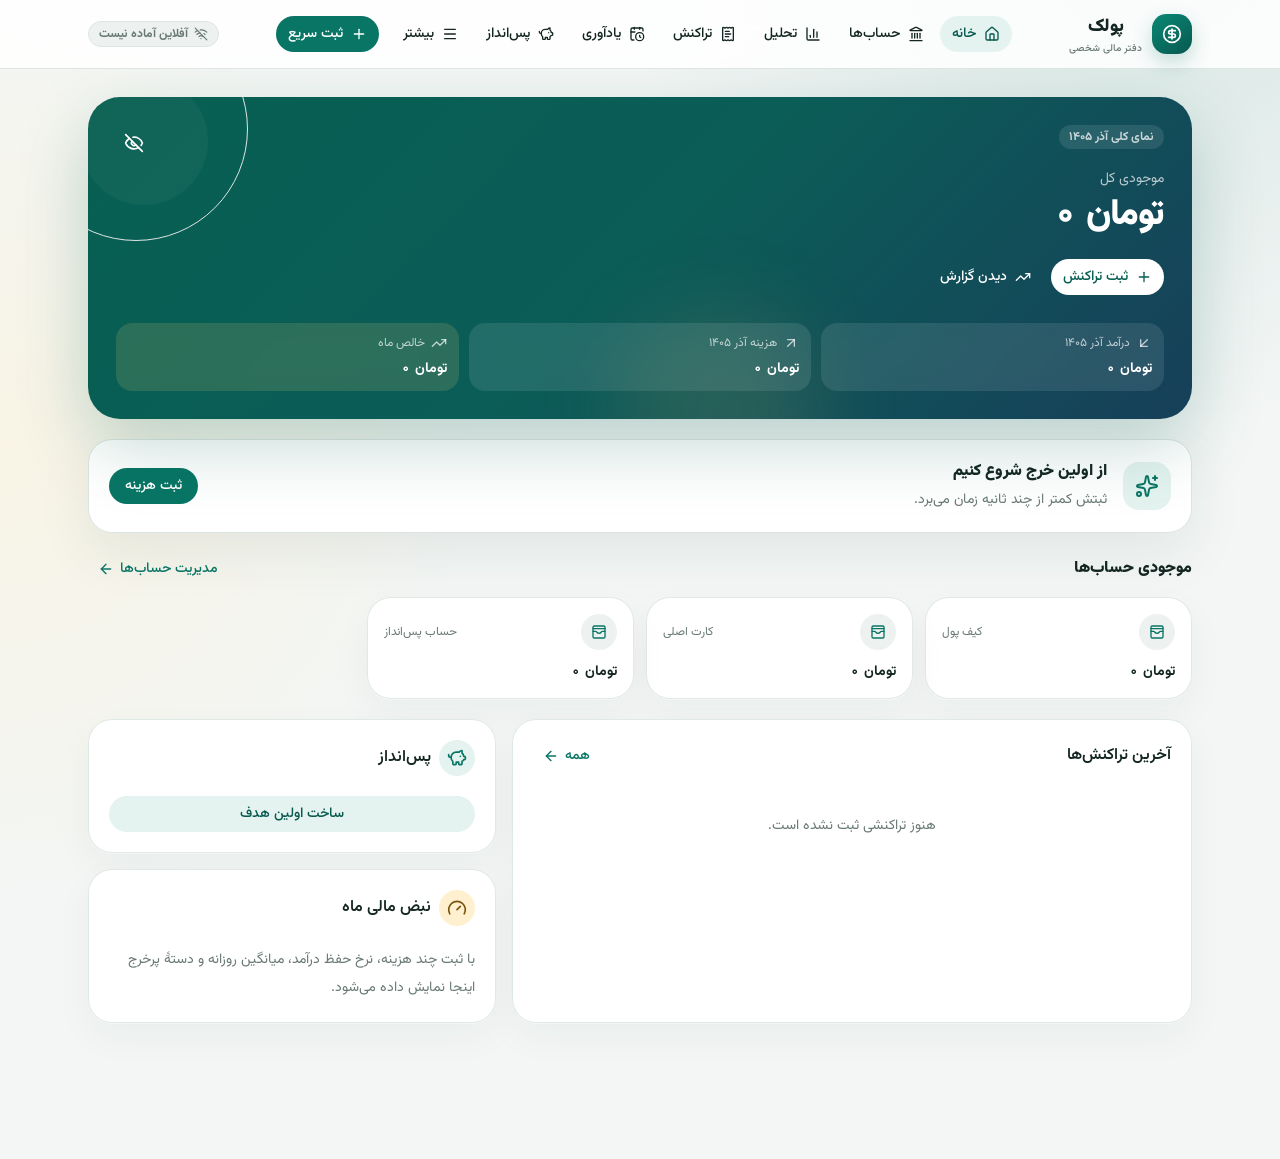
==== commit 4fc80328: "Simplify rent and installment reminders" ====
--- a/index.html
+++ b/index.html
@@ -1 +1 @@
-<!DOCTYPE html><html lang="fa" dir="rtl"><head><meta charSet="utf-8"/><link rel="preconnect" href="/" crossorigin=""/><meta name="viewport" content="width=device-width, initial-scale=1, viewport-fit=cover"/><link rel="stylesheet" href="/_next/static/chunks/41iwpli5pr7ls.css" data-precedence="next"/><link rel="stylesheet" href="/_next/static/chunks/05fwc7g725zv6.css" data-precedence="next"/><link rel="preload" as="script" fetchPriority="low" href="/_next/static/chunks/1f0flrgz7q0c6.js"/><script src="/_next/static/chunks/1yss9p96u_zle.js" async=""></script><script src="/_next/static/chunks/2fc4ch-dxff-u.js" async=""></script><script src="/_next/static/chunks/turbopack-23cqclbo5w9lf.js" async=""></script><script src="/_next/static/chunks/0rhtbpmdhzsjt.js" async=""></script><script src="/_next/static/chunks/3vb6flgtezpw0.js" async=""></script><meta name="theme-color" content="#f5f7fb" media="(prefers-color-scheme: light)"/><meta name="theme-color" content="#0b1424" media="(prefers-color-scheme: dark)"/><title>پولک | مدیریت مالی شخصی</title><meta name="description" content="مدیریت مالی شخصی فارسی، شمسی و آفلاین"/><link rel="manifest" href="/manifest.webmanifest"/><meta name="format-detection" content="telephone=no"/><meta name="mobile-web-app-capable" content="yes"/><meta name="apple-mobile-web-app-title" content="پولک"/><meta name="apple-mobile-web-app-status-bar-style" content="default"/><link rel="shortcut icon" href="/favicon.svg"/><link rel="icon" href="/favicon.svg"/><link rel="apple-touch-icon" href="/apple-touch-icon-v2.png"/><script src="/_next/static/chunks/0cz1d0mv5g_q7.js" noModule=""></script></head><body data-poolak-app="true"><div hidden=""><!--$--><!--/$--></div><main class="mx-auto min-h-dvh max-w-6xl px-4 pb-28 pt-5 sm:px-6"><div class="flex items-center justify-between"><div data-slot="skeleton" class="animate-pulse bg-accent h-10 w-28 rounded-xl"></div><div data-slot="skeleton" class="animate-pulse bg-accent size-10 rounded-full"></div></div><div data-slot="skeleton" class="animate-pulse bg-accent mt-7 h-64 w-full rounded-[2rem]"></div><div class="mt-4 grid grid-cols-2 gap-3 sm:grid-cols-4"><div data-slot="skeleton" class="animate-pulse bg-accent h-28 rounded-3xl"></div><div data-slot="skeleton" class="animate-pulse bg-accent h-28 rounded-3xl"></div><div data-slot="skeleton" class="animate-pulse bg-accent h-28 rounded-3xl"></div><div data-slot="skeleton" class="animate-pulse bg-accent h-28 rounded-3xl"></div></div><div class="mt-4 grid gap-4 lg:grid-cols-2"><div data-slot="skeleton" class="animate-pulse bg-accent h-72 rounded-3xl"></div><div data-slot="skeleton" class="animate-pulse bg-accent h-72 rounded-3xl"></div></div></main><!--$--><!--/$--><script src="/_next/static/chunks/1f0flrgz7q0c6.js" id="_R_" async=""></script><script>(self.__next_f=self.__next_f||[]).push([0])</script><script>self.__next_f.push([1,"1:\"$Sreact.fragment\"\n2:I[43348,[\"/_next/static/chunks/0rhtbpmdhzsjt.js\"],\"default\"]\n3:I[36579,[\"/_next/static/chunks/0rhtbpmdhzsjt.js\"],\"default\"]\n4:I[39638,[\"/_next/static/chunks/0rhtbpmdhzsjt.js\",\"/_next/static/chunks/3vb6flgtezpw0.js\"],\"FinanceApp\"]\n5:I[61412,[\"/_next/static/chunks/0rhtbpmdhzsjt.js\"],\"OutletBoundary\"]\n6:\"$Sreact.suspense\"\n8:I[61412,[\"/_next/static/chunks/0rhtbpmdhzsjt.js\"],\"ViewportBoundary\"]\na:I[61412,[\"/_next/static/chunks/0rhtbpmdhzsjt.js\"],\"MetadataBoundary\"]\nc:I[57066,[\"/_next/static/chunks/0rhtbpmdhzsjt.js\"],\"default\",1]\n:HL[\"/_next/static/chunks/41iwpli5pr7ls.css\",\"style\"]\n:HL[\"/_next/static/chunks/05fwc7g725zv6.css\",\"style\"]\n:HC[\"/\",\"\"]\n0:{\"P\":null,\"c\":[\"\",\"\"],\"q\":\"\",\"i\":false,\"f\":[[[\"\",{\"children\":[\"__PAGE__\",{},\"$undefined\",\"$undefined\",4608]},\"$undefined\",\"$undefined\",4624],[[\"$\",\"$1\",\"c\",{\"children\":[[[\"$\",\"link\",\"0\",{\"rel\":\"stylesheet\",\"href\":\"/_next/static/chunks/41iwpli5pr7ls.css\",\"precedence\":\"next\",\"crossOrigin\":\"$undefined\",\"nonce\":\"$undefined\"}],[\"$\",\"link\",\"1\",{\"rel\":\"stylesheet\",\"href\":\"/_next/static/chunks/05fwc7g725zv6.css\",\"precedence\":\"next\",\"crossOrigin\":\"$undefined\",\"nonce\":\"$undefined\"}],[\"$\",\"script\",\"script-0\",{\"src\":\"/_next/static/chunks/0rhtbpmdhzsjt.js\",\"async\":true,\"nonce\":\"$undefined\"}]],[\"$\",\"html\",null,{\"lang\":\"fa\",\"dir\":\"rtl\",\"suppressHydrationWarning\":true,\"children\":[\"$\",\"body\",null,{\"data-poolak-app\":\"true\",\"children\":[\"$\",\"$L2\",null,{\"parallelRouterKey\":\"children\",\"error\":\"$undefined\",\"errorStyles\":\"$undefined\",\"errorScripts\":\"$undefined\",\"template\":[\"$\",\"$L3\",null,{}],\"templateStyles\":\"$undefined\",\"templateScripts\":\"$undefined\",\"notFound\":[[[\"$\",\"title\",null,{\"children\":\"404: This page could not be found.\"}],[\"$\",\"div\",null,{\"style\":{\"fontFamily\":\"system-ui,\\\"Segoe UI\\\",Roboto,Helvetica,Arial,sans-serif,\\\"Apple Color Emoji\\\",\\\"Segoe UI Emoji\\\"\",\"height\":\"100vh\",\"textAlign\":\"center\",\"display\":\"flex\",\"flexDirection\":\"column\",\"alignItems\":\"center\",\"justifyContent\":\"center\"},\"children\":[\"$\",\"div\",null,{\"children\":[[\"$\",\"style\",null,{\"dangerouslySetInnerHTML\":{\"__html\":\"body{color:#000;background:#fff;margin:0}.next-error-h1{border-right:1px solid rgba(0,0,0,.3)}@media (prefers-color-scheme:dark){body{color:#fff;background:#000}.next-error-h1{border-right:1px solid rgba(255,255,255,.3)}}\"}}],[\"$\",\"h1\",null,{\"className\":\"next-error-h1\",\"style\":{\"display\":\"inline-block\",\"margin\":\"0 20px 0 0\",\"padding\":\"0 23px 0 0\",\"fontSize\":24,\"fontWeight\":500,\"verticalAlign\":\"top\",\"lineHeight\":\"49px\"},\"children\":404}],[\"$\",\"div\",null,{\"style\":{\"display\":\"inline-block\"},\"children\":[\"$\",\"h2\",null,{\"style\":{\"fontSize\":14,\"fontWeight\":400,\"lineHeight\":\"49px\",\"margin\":0},\"children\":\"This page could not be found.\"}]}]]}]}]],[]],\"forbidden\":\"$undefined\",\"unauthorized\":\"$undefined\"}]}]}]]}],{\"children\":[[\"$\",\"$1\",\"c\",{\"children\":[[\"$\",\"$L4\",null,{}],[[\"$\",\"script\",\"script-0\",{\"src\":\"/_next/static/chunks/3vb6flgtezpw0.js\",\"async\":true,\"nonce\":\"$undefined\"}]],[\"$\",\"$L5\",null,{\"children\":[\"$\",\"$6\",null,{\"name\":\"Next.MetadataOutlet\",\"children\":\"$@7\"}]}]]}],{},null,false,null]},null,false,null],[\"$\",\"$1\",\"h\",{\"children\":[null,[\"$\",\"$L8\",null,{\"children\":\"$L9\"}],[\"$\",\"div\",null,{\"hidden\":true,\"children\":[\"$\",\"$La\",null,{\"children\":[\"$\",\"$6\",null,{\"name\":\"Next.Metadata\",\"children\":\"$Lb\"}]}]}],null]}],false]],\"m\":\"$undefined\",\"G\":[\"$c\",[[\"$\",\"link\",\"0\",{\"rel\":\"stylesheet\",\"href\":\"/_next/static/chunks/41iwpli5pr7ls.css\",\"precedence\":\"next\",\"crossOrigin\":\"$undefined\",\"nonce\":\"$undefined\"}],[\"$\",\"link\",\"1\",{\"rel\":\"stylesheet\",\"href\":\"/_next/static/chunks/05fwc7g725zv6.css\",\"precedence\":\"next\",\"crossOrigin\":\"$undefined\",\"nonce\":\"$undefined\"}]]],\"S\":true,\"h\":null,\"r\":\"$undefined\",\"s\":\"$undefined\",\"a\":\"$undefined\",\"l\":\"$undefined\",\"p\":\"$undefined\",\"d\":\"$undefined\",\"b\":\"_XLEnS1V1Y1TY45WukhOR\"}\n9:[[\"$\",\"meta\",\"0\",{\"charSet\":\"utf-8\"}],[\"$\",\"meta\",\"1\",{\"name\":\"viewport\",\"content\":\"width=device-width, initial-scale=1, viewport-fit=cover\"}],[\"$\",\"meta\",\"2\",{\"name\":\"theme-color\",\"content\":\"#f5f7fb\",\"media\":\"(prefers-color-scheme: light)\"}],[\"$\",\"meta\",\"3\",{\"name\":\"theme-color\",\"content\":\"#0b1424\",\"media\":\"(prefers-color-scheme: dark)\"}]]\nd:I[835,[\"/_next/static/chunks/0rhtbpmdhzsjt.js\"],\"IconMark\"]\n7:null\nb:[[\"$\",\"title\",\"0\",{\"children\":\"پولک | مدیریت مالی شخصی\"}],[\"$\",\"meta\",\"1\",{\"name\":\"description\",\"content\":\"مدیریت مالی شخصی فارسی، شمسی و آفلاین\"}],[\"$\",\"link\",\"2\",{\"rel\":\"manifest\",\"href\":\"/manifest.webmanifest\",\"crossOrigin\":\"$undefined\"}],[\"$\",\"meta\",\"3\",{\"name\":\"format-detection\",\"content\":\"telephone=no\"}],[\"$\",\"meta\",\"4\",{\"name\":\"mobile-web-app-capable\",\"content\":\"yes\"}],[\"$\",\"meta\",\"5\",{\"name\":\"apple-mobile-web-app-title\",\"content\":\"پولک\"}],[\"$\",\"meta\",\"6\",{\"name\":\"apple-mobile-web-app-status-bar-style\",\"content\":\"default\"}],[\"$\",\"link\",\"7\",{\"rel\":\"shortcut icon\",\"href\":\"/favicon.svg\"}],[\"$\",\"link\",\"8\",{\"rel\":\"icon\",\"href\":\"/favicon.svg\"}],[\"$\",\"link\",\"9\",{\"rel\":\"apple-touch-icon\",\"href\":\"/apple-touch-icon-v2.png\"}],[\"$\",\"$Ld\",\"10\",{}]]\n"])</script></body></html>+<!DOCTYPE html><html lang="fa" dir="rtl"><head><meta charSet="utf-8"/><link rel="preconnect" href="/" crossorigin=""/><meta name="viewport" content="width=device-width, initial-scale=1, viewport-fit=cover"/><link rel="stylesheet" href="/_next/static/chunks/41iwpli5pr7ls.css" data-precedence="next"/><link rel="stylesheet" href="/_next/static/chunks/1t_qg0q45r9z2.css" data-precedence="next"/><link rel="preload" as="script" fetchPriority="low" href="/_next/static/chunks/1f0flrgz7q0c6.js"/><script src="/_next/static/chunks/1yss9p96u_zle.js" async=""></script><script src="/_next/static/chunks/2fc4ch-dxff-u.js" async=""></script><script src="/_next/static/chunks/turbopack-23cqclbo5w9lf.js" async=""></script><script src="/_next/static/chunks/0rhtbpmdhzsjt.js" async=""></script><script src="/_next/static/chunks/0bk827_6ucvnp.js" async=""></script><meta name="theme-color" content="#f5f7fb" media="(prefers-color-scheme: light)"/><meta name="theme-color" content="#0b1424" media="(prefers-color-scheme: dark)"/><title>پولک | مدیریت مالی شخصی</title><meta name="description" content="مدیریت مالی شخصی فارسی، شمسی و آفلاین"/><link rel="manifest" href="/manifest.webmanifest"/><meta name="format-detection" content="telephone=no"/><meta name="mobile-web-app-capable" content="yes"/><meta name="apple-mobile-web-app-title" content="پولک"/><meta name="apple-mobile-web-app-status-bar-style" content="default"/><link rel="shortcut icon" href="/favicon.svg"/><link rel="icon" href="/favicon.svg"/><link rel="apple-touch-icon" href="/apple-touch-icon-v2.png"/><script src="/_next/static/chunks/0cz1d0mv5g_q7.js" noModule=""></script></head><body data-poolak-app="true"><div hidden=""><!--$--><!--/$--></div><main class="mx-auto min-h-dvh max-w-6xl px-4 pb-28 pt-5 sm:px-6"><div class="flex items-center justify-between"><div data-slot="skeleton" class="animate-pulse bg-accent h-10 w-28 rounded-xl"></div><div data-slot="skeleton" class="animate-pulse bg-accent size-10 rounded-full"></div></div><div data-slot="skeleton" class="animate-pulse bg-accent mt-7 h-64 w-full rounded-[2rem]"></div><div class="mt-4 grid grid-cols-2 gap-3 sm:grid-cols-4"><div data-slot="skeleton" class="animate-pulse bg-accent h-28 rounded-3xl"></div><div data-slot="skeleton" class="animate-pulse bg-accent h-28 rounded-3xl"></div><div data-slot="skeleton" class="animate-pulse bg-accent h-28 rounded-3xl"></div><div data-slot="skeleton" class="animate-pulse bg-accent h-28 rounded-3xl"></div></div><div class="mt-4 grid gap-4 lg:grid-cols-2"><div data-slot="skeleton" class="animate-pulse bg-accent h-72 rounded-3xl"></div><div data-slot="skeleton" class="animate-pulse bg-accent h-72 rounded-3xl"></div></div></main><!--$--><!--/$--><script src="/_next/static/chunks/1f0flrgz7q0c6.js" id="_R_" async=""></script><script>(self.__next_f=self.__next_f||[]).push([0])</script><script>self.__next_f.push([1,"1:\"$Sreact.fragment\"\n2:I[43348,[\"/_next/static/chunks/0rhtbpmdhzsjt.js\"],\"default\"]\n3:I[36579,[\"/_next/static/chunks/0rhtbpmdhzsjt.js\"],\"default\"]\n4:I[39638,[\"/_next/static/chunks/0rhtbpmdhzsjt.js\",\"/_next/static/chunks/0bk827_6ucvnp.js\"],\"FinanceApp\"]\n5:I[61412,[\"/_next/static/chunks/0rhtbpmdhzsjt.js\"],\"OutletBoundary\"]\n6:\"$Sreact.suspense\"\n8:I[61412,[\"/_next/static/chunks/0rhtbpmdhzsjt.js\"],\"ViewportBoundary\"]\na:I[61412,[\"/_next/static/chunks/0rhtbpmdhzsjt.js\"],\"MetadataBoundary\"]\nc:I[57066,[\"/_next/static/chunks/0rhtbpmdhzsjt.js\"],\"default\",1]\n:HL[\"/_next/static/chunks/41iwpli5pr7ls.css\",\"style\"]\n:HL[\"/_next/static/chunks/1t_qg0q45r9z2.css\",\"style\"]\n:HC[\"/\",\"\"]\n0:{\"P\":null,\"c\":[\"\",\"\"],\"q\":\"\",\"i\":false,\"f\":[[[\"\",{\"children\":[\"__PAGE__\",{},\"$undefined\",\"$undefined\",4608]},\"$undefined\",\"$undefined\",4624],[[\"$\",\"$1\",\"c\",{\"children\":[[[\"$\",\"link\",\"0\",{\"rel\":\"stylesheet\",\"href\":\"/_next/static/chunks/41iwpli5pr7ls.css\",\"precedence\":\"next\",\"crossOrigin\":\"$undefined\",\"nonce\":\"$undefined\"}],[\"$\",\"link\",\"1\",{\"rel\":\"stylesheet\",\"href\":\"/_next/static/chunks/1t_qg0q45r9z2.css\",\"precedence\":\"next\",\"crossOrigin\":\"$undefined\",\"nonce\":\"$undefined\"}],[\"$\",\"script\",\"script-0\",{\"src\":\"/_next/static/chunks/0rhtbpmdhzsjt.js\",\"async\":true,\"nonce\":\"$undefined\"}]],[\"$\",\"html\",null,{\"lang\":\"fa\",\"dir\":\"rtl\",\"suppressHydrationWarning\":true,\"children\":[\"$\",\"body\",null,{\"data-poolak-app\":\"true\",\"children\":[\"$\",\"$L2\",null,{\"parallelRouterKey\":\"children\",\"error\":\"$undefined\",\"errorStyles\":\"$undefined\",\"errorScripts\":\"$undefined\",\"template\":[\"$\",\"$L3\",null,{}],\"templateStyles\":\"$undefined\",\"templateScripts\":\"$undefined\",\"notFound\":[[[\"$\",\"title\",null,{\"children\":\"404: This page could not be found.\"}],[\"$\",\"div\",null,{\"style\":{\"fontFamily\":\"system-ui,\\\"Segoe UI\\\",Roboto,Helvetica,Arial,sans-serif,\\\"Apple Color Emoji\\\",\\\"Segoe UI Emoji\\\"\",\"height\":\"100vh\",\"textAlign\":\"center\",\"display\":\"flex\",\"flexDirection\":\"column\",\"alignItems\":\"center\",\"justifyContent\":\"center\"},\"children\":[\"$\",\"div\",null,{\"children\":[[\"$\",\"style\",null,{\"dangerouslySetInnerHTML\":{\"__html\":\"body{color:#000;background:#fff;margin:0}.next-error-h1{border-right:1px solid rgba(0,0,0,.3)}@media (prefers-color-scheme:dark){body{color:#fff;background:#000}.next-error-h1{border-right:1px solid rgba(255,255,255,.3)}}\"}}],[\"$\",\"h1\",null,{\"className\":\"next-error-h1\",\"style\":{\"display\":\"inline-block\",\"margin\":\"0 20px 0 0\",\"padding\":\"0 23px 0 0\",\"fontSize\":24,\"fontWeight\":500,\"verticalAlign\":\"top\",\"lineHeight\":\"49px\"},\"children\":404}],[\"$\",\"div\",null,{\"style\":{\"display\":\"inline-block\"},\"children\":[\"$\",\"h2\",null,{\"style\":{\"fontSize\":14,\"fontWeight\":400,\"lineHeight\":\"49px\",\"margin\":0},\"children\":\"This page could not be found.\"}]}]]}]}]],[]],\"forbidden\":\"$undefined\",\"unauthorized\":\"$undefined\"}]}]}]]}],{\"children\":[[\"$\",\"$1\",\"c\",{\"children\":[[\"$\",\"$L4\",null,{}],[[\"$\",\"script\",\"script-0\",{\"src\":\"/_next/static/chunks/0bk827_6ucvnp.js\",\"async\":true,\"nonce\":\"$undefined\"}]],[\"$\",\"$L5\",null,{\"children\":[\"$\",\"$6\",null,{\"name\":\"Next.MetadataOutlet\",\"children\":\"$@7\"}]}]]}],{},null,false,null]},null,false,null],[\"$\",\"$1\",\"h\",{\"children\":[null,[\"$\",\"$L8\",null,{\"children\":\"$L9\"}],[\"$\",\"div\",null,{\"hidden\":true,\"children\":[\"$\",\"$La\",null,{\"children\":[\"$\",\"$6\",null,{\"name\":\"Next.Metadata\",\"children\":\"$Lb\"}]}]}],null]}],false]],\"m\":\"$undefined\",\"G\":[\"$c\",[[\"$\",\"link\",\"0\",{\"rel\":\"stylesheet\",\"href\":\"/_next/static/chunks/41iwpli5pr7ls.css\",\"precedence\":\"next\",\"crossOrigin\":\"$undefined\",\"nonce\":\"$undefined\"}],[\"$\",\"link\",\"1\",{\"rel\":\"stylesheet\",\"href\":\"/_next/static/chunks/1t_qg0q45r9z2.css\",\"precedence\":\"next\",\"crossOrigin\":\"$undefined\",\"nonce\":\"$undefined\"}]]],\"S\":true,\"h\":null,\"r\":\"$undefined\",\"s\":\"$undefined\",\"a\":\"$undefined\",\"l\":\"$undefined\",\"p\":\"$undefined\",\"d\":\"$undefined\",\"b\":\"lGZQcjEzgHuykCiEHSIA3\"}\n9:[[\"$\",\"meta\",\"0\",{\"charSet\":\"utf-8\"}],[\"$\",\"meta\",\"1\",{\"name\":\"viewport\",\"content\":\"width=device-width, initial-scale=1, viewport-fit=cover\"}],[\"$\",\"meta\",\"2\",{\"name\":\"theme-color\",\"content\":\"#f5f7fb\",\"media\":\"(prefers-color-scheme: light)\"}],[\"$\",\"meta\",\"3\",{\"name\":\"theme-color\",\"content\":\"#0b1424\",\"media\":\"(prefers-color-scheme: dark)\"}]]\nd:I[835,[\"/_next/static/chunks/0rhtbpmdhzsjt.js\"],\"IconMark\"]\n7:null\nb:[[\"$\",\"title\",\"0\",{\"children\":\"پولک | مدیریت مالی شخصی\"}],[\"$\",\"meta\",\"1\",{\"name\":\"description\",\"content\":\"مدیریت مالی شخصی فارسی، شمسی و آفلاین\"}],[\"$\",\"link\",\"2\",{\"rel\":\"manifest\",\"href\":\"/manifest.webmanifest\",\"crossOrigin\":\"$undefined\"}],[\"$\",\"meta\",\"3\",{\"name\":\"format-detection\",\"content\":\"telephone=no\"}],[\"$\",\"meta\",\"4\",{\"name\":\"mobile-web-app-capable\",\"content\":\"yes\"}],[\"$\",\"meta\",\"5\",{\"name\":\"apple-mobile-web-app-title\",\"content\":\"پولک\"}],[\"$\",\"meta\",\"6\",{\"name\":\"apple-mobile-web-app-status-bar-style\",\"content\":\"default\"}],[\"$\",\"link\",\"7\",{\"rel\":\"shortcut icon\",\"href\":\"/favicon.svg\"}],[\"$\",\"link\",\"8\",{\"rel\":\"icon\",\"href\":\"/favicon.svg\"}],[\"$\",\"link\",\"9\",{\"rel\":\"apple-touch-icon\",\"href\":\"/apple-touch-icon-v2.png\"}],[\"$\",\"$Ld\",\"10\",{}]]\n"])</script></body></html>
--- a/_next/static/chunks/1t_qg0q45r9z2.css
+++ b/_next/static/chunks/1t_qg0q45r9z2.css
@@ -0,0 +1 @@
+@layer properties{@supports (((-webkit-hyphens:none)) and (not (margin-trim:inline))) or ((-moz-orient:inline) and (not (color:rgb(from red r g b)))){:root,:host{--shimmer-angle:20deg}*,:before,:after,::backdrop{--tw-translate-x:0;--tw-translate-y:0;--tw-translate-z:0;--tw-rotate-x:initial;--tw-rotate-y:initial;--tw-rotate-z:initial;--tw-skew-x:initial;--tw-skew-y:initial;--tw-scroll-snap-strictness:proximity;--tw-space-y-reverse:0;--tw-space-x-reverse:0;--tw-divide-y-reverse:0;--tw-border-style:solid;--tw-leading:initial;--tw-font-weight:initial;--tw-tracking:initial;--tw-ordinal:initial;--tw-slashed-zero:initial;--tw-numeric-figure:initial;--tw-numeric-spacing:initial;--tw-numeric-fraction:initial;--tw-shadow:0 0 #0000;--tw-shadow-color:initial;--tw-shadow-alpha:100%;--tw-inset-shadow:0 0 #0000;--tw-inset-shadow-color:initial;--tw-inset-shadow-alpha:100%;--tw-ring-color:initial;--tw-ring-shadow:0 0 #0000;--tw-inset-ring-color:initial;--tw-inset-ring-shadow:0 0 #0000;--tw-ring-inset:initial;--tw-ring-offset-width:0px;--tw-ring-offset-color:#fff;--tw-ring-offset-shadow:0 0 #0000;--tw-outline-style:solid;--tw-blur:initial;--tw-brightness:initial;--tw-contrast:initial;--tw-grayscale:initial;--tw-hue-rotate:initial;--tw-invert:initial;--tw-opacity:initial;--tw-saturate:initial;--tw-sepia:initial;--tw-drop-shadow:initial;--tw-drop-shadow-color:initial;--tw-drop-shadow-alpha:100%;--tw-drop-shadow-size:initial;--tw-backdrop-blur:initial;--tw-backdrop-brightness:initial;--tw-backdrop-contrast:initial;--tw-backdrop-grayscale:initial;--tw-backdrop-hue-rotate:initial;--tw-backdrop-invert:initial;--tw-backdrop-opacity:initial;--tw-backdrop-saturate:initial;--tw-backdrop-sepia:initial;--tw-duration:initial;--tw-ease:initial;--tw-scale-x:1;--tw-scale-y:1;--tw-scale-z:1;--tw-content:"";--tw-animation-delay:0s;--tw-animation-direction:normal;--tw-animation-duration:initial;--tw-animation-fill-mode:none;--tw-animation-iteration-count:1;--tw-enter-blur:0;--tw-enter-opacity:1;--tw-enter-rotate:0;--tw-enter-scale:1;--tw-enter-translate-x:0;--tw-enter-translate-y:0;--tw-exit-blur:0;--tw-exit-opacity:1;--tw-exit-rotate:0;--tw-exit-scale:1;--tw-exit-translate-x:0;--tw-exit-translate-y:0;--scroll-fade-t:0px;--scroll-fade-b:0px;--scroll-fade-s:0px;--scroll-fade-e:0px;--scroll-fade-mask:initial;--shimmer-image:initial;--shimmer-text-fill:initial}}}@layer theme{:root,:host{--font-mono:ui-monospace, SFMono-Regular, Menlo, Monaco, Consolas, "Liberation Mono", "Courier New", monospace;--color-amber-100:#fef3c6;--color-amber-200:#fee685;--color-amber-500:#f99c00;--color-amber-800:#953d00;--color-amber-900:#7b3306;--color-emerald-300:#5ee9b5;--color-emerald-500:#00bb7f;--color-emerald-700:#007956;--color-black:#000;--color-white:#fff;--spacing:.25rem;--container-xs:20rem;--container-sm:24rem;--container-md:28rem;--container-lg:32rem;--container-xl:36rem;--container-2xl:42rem;--container-6xl:72rem;--text-xs:.75rem;--text-xs--line-height:calc(1 / .75);--text-sm:.875rem;--text-sm--line-height:calc(1.25 / .875);--text-base:1rem;--text-base--line-height:calc(1.5 / 1);--text-lg:1.125rem;--text-lg--line-height:calc(1.75 / 1.125);--text-xl:1.25rem;--text-xl--line-height:calc(1.75 / 1.25);--text-2xl:1.5rem;--text-2xl--line-height:calc(2 / 1.5);--text-3xl:1.875rem;--text-3xl--line-height:calc(2.25 / 1.875);--text-4xl:2.25rem;--text-4xl--line-height:calc(2.5 / 2.25);--font-weight-normal:400;--font-weight-medium:500;--font-weight-semibold:600;--font-weight-bold:700;--font-weight-black:900;--tracking-tight:-.025em;--tracking-widest:.1em;--leading-tight:1.25;--leading-snug:1.375;--leading-normal:1.5;--leading-relaxed:1.625;--radius-xs:.125rem;--radius-2xl:1rem;--radius-3xl:1.5rem;--ease-in-out:cubic-bezier(.4, 0, .2, 1);--animate-spin:spin 1s linear infinite;--animate-pulse:pulse 2s cubic-bezier(.4, 0, .6, 1) infinite;--blur-sm:8px;--blur-2xl:40px;--aspect-video:16 / 9;--default-transition-duration:.15s;--default-transition-timing-function:cubic-bezier(.4, 0, .2, 1);--default-font-family:"Vazirmatn Variable", Tahoma, "Segoe UI", Arial, sans-serif;--default-mono-font-family:var(--font-mono);--color-border:var(--border)}@supports (color:lab(0% 0 0)){:root,:host{--color-amber-100:lab(95.916% -1.2165 23.111);--color-amber-200:lab(91.7203% -.505269 49.9084);--color-amber-500:lab(72.7183% 31.8672 97.9407);--color-amber-800:lab(37.8823% 37.1699 52.2718);--color-amber-900:lab(31.2288% 30.2627 40.0378);--color-emerald-300:lab(83.9203% -48.7124 13.8849);--color-emerald-500:lab(66.9756% -58.27 19.5419);--color-emerald-700:lab(44.4871% -41.0396 11.0361)}}}@layer base{*,:after,:before,::backdrop{box-sizing:border-box;border:0 solid;margin:0;padding:0}::file-selector-button{box-sizing:border-box;border:0 solid;margin:0;padding:0}html,:host{-webkit-text-size-adjust:100%;tab-size:4;line-height:1.5;font-family:var(--default-font-family,ui-sans-serif, system-ui, sans-serif, "Apple Color Emoji", "Segoe UI Emoji", "Segoe UI Symbol", "Noto Color Emoji");font-feature-settings:var(--default-font-feature-settings,normal);font-variation-settings:var(--default-font-variation-settings,normal);-webkit-tap-highlight-color:transparent}hr{height:0;color:inherit;border-top-width:1px}abbr:where([title]){-webkit-text-decoration:underline dotted;text-decoration:underline dotted}h1,h2,h3,h4,h5,h6{font-size:inherit;font-weight:inherit}a{color:inherit;-webkit-text-decoration:inherit;-webkit-text-decoration:inherit;-webkit-text-decoration:inherit;-webkit-text-decoration:inherit;text-decoration:inherit}b,strong{font-weight:bolder}code,kbd,samp,pre{font-family:var(--default-mono-font-family,ui-monospace, SFMono-Regular, Menlo, Monaco, Consolas, "Liberation Mono", "Courier New", monospace);font-feature-settings:var(--default-mono-font-feature-settings,normal);font-variation-settings:var(--default-mono-font-variation-settings,normal);font-size:1em}small{font-size:80%}sub,sup{vertical-align:baseline;font-size:75%;line-height:0;position:relative}sub{bottom:-.25em}sup{top:-.5em}table{text-indent:0;border-color:inherit;border-collapse:collapse}:-moz-focusring{outline:auto}progress{vertical-align:baseline}summary{display:list-item}ol,ul,menu{list-style:none}img,svg,video,canvas,audio,iframe,embed,object{vertical-align:middle;display:block}img,video{max-width:100%;height:auto}button,input,select,optgroup,textarea{font:inherit;font-feature-settings:inherit;font-variation-settings:inherit;letter-spacing:inherit;color:inherit;opacity:1;background-color:#0000;border-radius:0}::file-selector-button{font:inherit;font-feature-settings:inherit;font-variation-settings:inherit;letter-spacing:inherit;color:inherit;opacity:1;background-color:#0000;border-radius:0}:where(select:is([multiple],[size])) optgroup{font-weight:bolder}:where(select:is([multiple],[size])) optgroup option{padding-inline-start:20px}::file-selector-button{margin-inline-end:4px}::placeholder{opacity:1}@supports (not ((-webkit-appearance:-apple-pay-button))) or (contain-intrinsic-size:1px){::placeholder{color:currentColor}@supports (color:color-mix(in lab, red, red)){::placeholder{color:color-mix(in oklab, currentcolor 50%, transparent)}}}textarea{resize:vertical}::-webkit-search-decoration{-webkit-appearance:none}::-webkit-date-and-time-value{min-height:1lh;text-align:inherit}::-webkit-datetime-edit{display:inline-flex}::-webkit-datetime-edit-fields-wrapper{padding:0}::-webkit-datetime-edit{padding-block:0}::-webkit-datetime-edit-year-field{padding-block:0}::-webkit-datetime-edit-month-field{padding-block:0}::-webkit-datetime-edit-day-field{padding-block:0}::-webkit-datetime-edit-hour-field{padding-block:0}::-webkit-datetime-edit-minute-field{padding-block:0}::-webkit-datetime-edit-second-field{padding-block:0}::-webkit-datetime-edit-millisecond-field{padding-block:0}::-webkit-datetime-edit-meridiem-field{padding-block:0}::-webkit-calendar-picker-indicator{line-height:1}:-moz-ui-invalid{box-shadow:none}button,input:where([type=button],[type=reset],[type=submit]){appearance:button}::file-selector-button{appearance:button}::-webkit-inner-spin-button{height:auto}::-webkit-outer-spin-button{height:auto}[hidden]:where(:not([hidden=until-found])){display:none!important}}@layer components;@layer utilities{.\@container\/card-header{container:card-header/inline-size}.\@container\/field-group{container:field-group/inline-size}.pointer-events-none{pointer-events:none}.collapse{visibility:collapse}.invisible{visibility:hidden}.visible{visibility:visible}.sr-only{clip-path:inset(50%);white-space:nowrap;border-width:0;width:1px;height:1px;margin:-1px;padding:0;position:absolute;overflow:hidden}.absolute{position:absolute}.fixed{position:fixed}.relative{position:relative}.static{position:static}.sticky{position:sticky}.inset-0{inset:calc(var(--spacing) * 0)}.inset-x-0{inset-inline:calc(var(--spacing) * 0)}.inset-y-0{inset-block:calc(var(--spacing) * 0)}.inset-s-1\/2{inset-inline-start:50%}.start{inset-inline-start:var(--spacing)}.end{inset-inline-end:var(--spacing)}.-top-5{top:calc(var(--spacing) * -5)}.-top-12{top:calc(var(--spacing) * -12)}.-top-16{top:calc(var(--spacing) * -16)}.-top-20{top:calc(var(--spacing) * -20)}.top-0{top:calc(var(--spacing) * 0)}.top-1\.5{top:calc(var(--spacing) * 1.5)}.top-1\/2{top:50%}.top-3\.5{top:calc(var(--spacing) * 3.5)}.top-4{top:calc(var(--spacing) * 4)}.top-5{top:calc(var(--spacing) * 5)}.top-\[1px\]{top:1px}.top-\[50\%\]{top:50%}.top-\[60\%\]{top:60%}.top-full{top:100%}.-right-12{right:calc(var(--spacing) * -12)}.right-0{right:calc(var(--spacing) * 0)}.right-1{right:calc(var(--spacing) * 1)}.right-1\/3{right:33.3333%}.right-2{right:calc(var(--spacing) * 2)}.right-3{right:calc(var(--spacing) * 3)}.right-3\.5{right:calc(var(--spacing) * 3.5)}.right-4{right:calc(var(--spacing) * 4)}.-bottom-12{bottom:calc(var(--spacing) * -12)}.-bottom-24{bottom:calc(var(--spacing) * -24)}.bottom-0{bottom:calc(var(--spacing) * 0)}.-left-2{left:calc(var(--spacing) * -2)}.-left-12{left:calc(var(--spacing) * -12)}.-left-14{left:calc(var(--spacing) * -14)}.-left-16{left:calc(var(--spacing) * -16)}.left-0{left:calc(var(--spacing) * 0)}.left-1\/2{left:50%}.left-2{left:calc(var(--spacing) * 2)}.left-3{left:calc(var(--spacing) * 3)}.left-5{left:calc(var(--spacing) * 5)}.left-\[50\%\]{left:50%}.isolate{isolation:isolate}.z-10{z-index:10}.z-20{z-index:20}.z-30{z-index:30}.z-40{z-index:40}.z-50{z-index:50}.z-\[1\]{z-index:1}.z-\[100\]{z-index:100}.order-first{order:-9999}.order-last{order:9999}.col-span-2{grid-column:span 2/span 2}.col-start-2{grid-column-start:2}.row-span-2{grid-row:span 2/span 2}.row-start-1{grid-row-start:1}.container{width:100%}@media (min-width:40rem){.container{max-width:40rem}}@media (min-width:48rem){.container{max-width:48rem}}@media (min-width:64rem){.container{max-width:64rem}}@media (min-width:80rem){.container{max-width:80rem}}@media (min-width:96rem){.container{max-width:96rem}}.m-0\!{margin:calc(var(--spacing) * 0)!important}.-mx-1{margin-inline:calc(var(--spacing) * -1)}.mx-2{margin-inline:calc(var(--spacing) * 2)}.mx-3\.5{margin-inline:calc(var(--spacing) * 3.5)}.mx-auto{margin-inline:auto}.-my-2{margin-block:calc(var(--spacing) * -2)}.my-0{margin-block:calc(var(--spacing) * 0)}.my-0\.5{margin-block:calc(var(--spacing) * .5)}.my-1{margin-block:calc(var(--spacing) * 1)}.-mt-4{margin-top:calc(var(--spacing) * -4)}.mt-0\.5{margin-top:calc(var(--spacing) * .5)}.mt-1{margin-top:calc(var(--spacing) * 1)}.mt-1\.5{margin-top:calc(var(--spacing) * 1.5)}.mt-2{margin-top:calc(var(--spacing) * 2)}.mt-3{margin-top:calc(var(--spacing) * 3)}.mt-4{margin-top:calc(var(--spacing) * 4)}.mt-5{margin-top:calc(var(--spacing) * 5)}.mt-6{margin-top:calc(var(--spacing) * 6)}.mt-7{margin-top:calc(var(--spacing) * 7)}.mt-auto{margin-top:auto}.mr-2{margin-right:calc(var(--spacing) * 2)}.mr-auto{margin-right:auto}.mb-2{margin-bottom:calc(var(--spacing) * 2)}.mb-3{margin-bottom:calc(var(--spacing) * 3)}.mb-4{margin-bottom:calc(var(--spacing) * 4)}.mb-5{margin-bottom:calc(var(--spacing) * 5)}.mb-6{margin-bottom:calc(var(--spacing) * 6)}.-ml-1{margin-left:calc(var(--spacing) * -1)}.-ml-4{margin-left:calc(var(--spacing) * -4)}.ml-1{margin-left:calc(var(--spacing) * 1)}.ml-4{margin-left:calc(var(--spacing) * 4)}.ml-auto{margin-left:auto}.line-clamp-1{-webkit-line-clamp:1;-webkit-box-orient:vertical;display:-webkit-box;overflow:hidden}.line-clamp-2{-webkit-line-clamp:2;-webkit-box-orient:vertical;display:-webkit-box;overflow:hidden}.scrollbar-none{scrollbar-width:none}.scrollbar-none::-webkit-scrollbar{display:none}.block{display:block}.contents{display:contents}.flex{display:flex}.grid{display:grid}.hidden{display:none}.inline{display:inline}.inline-flex{display:inline-flex}.table{display:table}.table-caption{display:table-caption}.table-cell{display:table-cell}.table-row{display:table-row}.field-sizing-content{field-sizing:content}.aspect-square{aspect-ratio:1}.aspect-video{aspect-ratio:var(--aspect-video)}.size-\(--cell-size\){width:var(--cell-size);height:var(--cell-size)}.size-2{width:calc(var(--spacing) * 2);height:calc(var(--spacing) * 2)}.size-2\.5{width:calc(var(--spacing) * 2.5);height:calc(var(--spacing) * 2.5)}.size-3{width:calc(var(--spacing) * 3);height:calc(var(--spacing) * 3)}.size-3\.5{width:calc(var(--spacing) * 3.5);height:calc(var(--spacing) * 3.5)}.size-4{width:calc(var(--spacing) * 4);height:calc(var(--spacing) * 4)}.size-5{width:calc(var(--spacing) * 5);height:calc(var(--spacing) * 5)}.size-6{width:calc(var(--spacing) * 6);height:calc(var(--spacing) * 6)}.size-7{width:calc(var(--spacing) * 7);height:calc(var(--spacing) * 7)}.size-8{width:calc(var(--spacing) * 8);height:calc(var(--spacing) * 8)}.size-9{width:calc(var(--spacing) * 9);height:calc(var(--spacing) * 9)}.size-10{width:calc(var(--spacing) * 10);height:calc(var(--spacing) * 10)}.size-11{width:calc(var(--spacing) * 11);height:calc(var(--spacing) * 11)}.size-12{width:calc(var(--spacing) * 12);height:calc(var(--spacing) * 12)}.size-14{width:calc(var(--spacing) * 14);height:calc(var(--spacing) * 14)}.size-16{width:calc(var(--spacing) * 16);height:calc(var(--spacing) * 16)}.size-32{width:calc(var(--spacing) * 32);height:calc(var(--spacing) * 32)}.size-44{width:calc(var(--spacing) * 44);height:calc(var(--spacing) * 44)}.size-52{width:calc(var(--spacing) * 52);height:calc(var(--spacing) * 52)}.size-56{width:calc(var(--spacing) * 56);height:calc(var(--spacing) * 56)}.size-auto{width:auto;height:auto}.size-full{width:100%;height:100%}.h-\(--cell-size\){height:var(--cell-size)}.h-1\.5{height:calc(var(--spacing) * 1.5)}.h-2{height:calc(var(--spacing) * 2)}.h-2\.5{height:calc(var(--spacing) * 2.5)}.h-3{height:calc(var(--spacing) * 3)}.h-4{height:calc(var(--spacing) * 4)}.h-5{height:calc(var(--spacing) * 5)}.h-6{height:calc(var(--spacing) * 6)}.h-7{height:calc(var(--spacing) * 7)}.h-8{height:calc(var(--spacing) * 8)}.h-9{height:calc(var(--spacing) * 9)}.h-10{height:calc(var(--spacing) * 10)}.h-11{height:calc(var(--spacing) * 11)}.h-12{height:calc(var(--spacing) * 12)}.h-13{height:calc(var(--spacing) * 13)}.h-16{height:calc(var(--spacing) * 16)}.h-28{height:calc(var(--spacing) * 28)}.h-36{height:calc(var(--spacing) * 36)}.h-48{height:calc(var(--spacing) * 48)}.h-64{height:calc(var(--spacing) * 64)}.h-72{height:calc(var(--spacing) * 72)}.h-\[4\.25rem\]{height:4.25rem}.h-\[calc\(--spacing\(5\.5\)\)\]{height:calc(calc(var(--spacing) * 5.5))}.h-\[calc\(100\%-1px\)\]{height:calc(100% - 1px)}.h-\[var\(--radix-navigation-menu-viewport-height\)\]{height:var(--radix-navigation-menu-viewport-height)}.h-auto{height:auto}.h-full{height:100%}.h-max{height:max-content}.h-px{height:1px}.h-svh{height:100svh}.max-h-\(--radix-context-menu-content-available-height\){max-height:var(--radix-context-menu-content-available-height)}.max-h-\(--radix-dropdown-menu-content-available-height\){max-height:var(--radix-dropdown-menu-content-available-height)}.max-h-96{max-height:calc(var(--spacing) * 96)}.max-h-\[92dvh\]{max-height:92dvh}.max-h-\[300px\]{max-height:300px}.max-h-\[min\(22rem\,var\(--radix-select-content-available-height\)\)\]{max-height:min(22rem, var(--radix-select-content-available-height))}.max-h-\[min\(calc\(--spacing\(96\)---spacing\(9\)\)\,calc\(var\(--available-height\)---spacing\(9\)\)\)\]{max-height:min(calc(calc(var(--spacing) * 96) - calc(var(--spacing) * 9)), calc(var(--available-height) - calc(var(--spacing) * 9)))}.min-h-0{min-height:calc(var(--spacing) * 0)}.min-h-4{min-height:calc(var(--spacing) * 4)}.min-h-9{min-height:calc(var(--spacing) * 9)}.min-h-11{min-height:calc(var(--spacing) * 11)}.min-h-14{min-height:calc(var(--spacing) * 14)}.min-h-16{min-height:calc(var(--spacing) * 16)}.min-h-20{min-height:calc(var(--spacing) * 20)}.min-h-36{min-height:calc(var(--spacing) * 36)}.min-h-40{min-height:calc(var(--spacing) * 40)}.min-h-52{min-height:calc(var(--spacing) * 52)}.min-h-64{min-height:calc(var(--spacing) * 64)}.min-h-dvh{min-height:100dvh}.min-h-full{min-height:100%}.min-h-svh{min-height:100svh}.w-\(--anchor-width\){width:var(--anchor-width)}.w-\(--cell-size\){width:var(--cell-size)}.w-\(--sidebar-width\){width:var(--sidebar-width)}.w-0{width:calc(var(--spacing) * 0)}.w-1{width:calc(var(--spacing) * 1)}.w-2{width:calc(var(--spacing) * 2)}.w-2\.5{width:calc(var(--spacing) * 2.5)}.w-3{width:calc(var(--spacing) * 3)}.w-3\/4{width:75%}.w-4{width:calc(var(--spacing) * 4)}.w-5{width:calc(var(--spacing) * 5)}.w-9{width:calc(var(--spacing) * 9)}.w-10{width:calc(var(--spacing) * 10)}.w-24{width:calc(var(--spacing) * 24)}.w-28{width:calc(var(--spacing) * 28)}.w-64{width:calc(var(--spacing) * 64)}.w-72{width:calc(var(--spacing) * 72)}.w-\[100px\]{width:100px}.w-auto{width:auto}.w-fit{width:fit-content}.w-full{width:100%}.w-max{width:max-content}.w-px{width:1px}.max-w-\(--available-width\){max-width:var(--available-width)}.max-w-\(--skeleton-width\){max-width:var(--skeleton-width)}.max-w-2xl{max-width:var(--container-2xl)}.max-w-6xl{max-width:var(--container-6xl)}.max-w-\[80\%\]{max-width:80%}.max-w-\[calc\(100\%-2rem\)\]{max-width:calc(100% - 2rem)}.max-w-full{max-width:100%}.max-w-max{max-width:max-content}.max-w-md{max-width:var(--container-md)}.max-w-sm{max-width:var(--container-sm)}.max-w-xl{max-width:var(--container-xl)}.min-w-\(--cell-size\){min-width:var(--cell-size)}.min-w-0{min-width:calc(var(--spacing) * 0)}.min-w-5{min-width:calc(var(--spacing) * 5)}.min-w-8{min-width:calc(var(--spacing) * 8)}.min-w-9{min-width:calc(var(--spacing) * 9)}.min-w-10{min-width:calc(var(--spacing) * 10)}.min-w-16{min-width:calc(var(--spacing) * 16)}.min-w-32{min-width:calc(var(--spacing) * 32)}.min-w-40{min-width:calc(var(--spacing) * 40)}.min-w-\[8rem\]{min-width:8rem}.min-w-\[12rem\]{min-width:12rem}.min-w-\[calc\(var\(--anchor-width\)\+--spacing\(7\)\)\]{min-width:calc(var(--anchor-width) + calc(var(--spacing) * 7))}.min-w-\[max\(8rem\,var\(--radix-select-trigger-width\)\)\]{min-width:max(8rem, var(--radix-select-trigger-width))}.min-w-\[var\(--radix-select-trigger-width\)\]{min-width:var(--radix-select-trigger-width)}.flex-1{flex:1}.flex-shrink{flex-shrink:1}.shrink-0{flex-shrink:0}.grow{flex-grow:1}.grow-0{flex-grow:0}.basis-full{flex-basis:100%}.caption-bottom{caption-side:bottom}.border-collapse{border-collapse:collapse}.origin-\(--radix-context-menu-content-transform-origin\){transform-origin:var(--radix-context-menu-content-transform-origin)}.origin-\(--radix-dropdown-menu-content-transform-origin\){transform-origin:var(--radix-dropdown-menu-content-transform-origin)}.origin-\(--radix-hover-card-content-transform-origin\){transform-origin:var(--radix-hover-card-content-transform-origin)}.origin-\(--radix-menubar-content-transform-origin\){transform-origin:var(--radix-menubar-content-transform-origin)}.origin-\(--radix-popover-content-transform-origin\){transform-origin:var(--radix-popover-content-transform-origin)}.origin-\(--radix-select-content-transform-origin\){transform-origin:var(--radix-select-content-transform-origin)}.origin-\(--radix-tooltip-content-transform-origin\){transform-origin:var(--radix-tooltip-content-transform-origin)}.origin-\(--transform-origin\){transform-origin:var(--transform-origin)}.-translate-x-1\/2{--tw-translate-x:calc(calc(1 / 2 * 100%) * -1);translate:var(--tw-translate-x) var(--tw-translate-y)}.-translate-x-px{--tw-translate-x:-1px;translate:var(--tw-translate-x) var(--tw-translate-y)}.translate-x-\[-50\%\]{--tw-translate-x:-50%;translate:var(--tw-translate-x) var(--tw-translate-y)}.translate-x-px{--tw-translate-x:1px;translate:var(--tw-translate-x) var(--tw-translate-y)}.-translate-y-1\/2{--tw-translate-y:calc(calc(1 / 2 * 100%) * -1);translate:var(--tw-translate-x) var(--tw-translate-y)}.-translate-y-3\/4{--tw-translate-y:calc(calc(3 / 4 * 100%) * -1);translate:var(--tw-translate-x) var(--tw-translate-y)}.-translate-y-4{--tw-translate-y:calc(var(--spacing) * -4);translate:var(--tw-translate-x) var(--tw-translate-y)}.translate-y-0\.5{--tw-translate-y:calc(var(--spacing) * .5);translate:var(--tw-translate-x) var(--tw-translate-y)}.translate-y-3\/4{--tw-translate-y:calc(3 / 4 * 100%);translate:var(--tw-translate-x) var(--tw-translate-y)}.translate-y-\[-50\%\]{--tw-translate-y:-50%;translate:var(--tw-translate-x) var(--tw-translate-y)}.translate-y-\[calc\(-50\%_-_2px\)\]{--tw-translate-y:calc(-50% - 2px);translate:var(--tw-translate-x) var(--tw-translate-y)}.rotate-45{rotate:45deg}.rotate-90{rotate:90deg}.transform{transform:var(--tw-rotate-x,) var(--tw-rotate-y,) var(--tw-rotate-z,) var(--tw-skew-x,) var(--tw-skew-y,)}.scroll-fade-x{--_scroll-fade-size-s:var(--scroll-fade-s-size,var(--scroll-fade-size,min(12%, calc(var(--spacing) * 10))));--_scroll-fade-size-e:var(--scroll-fade-e-size,var(--scroll-fade-size,min(12%, calc(var(--spacing) * 10))));--scroll-fade-inline:linear-gradient(to right, transparent 0, #000 var(--scroll-fade-s,0px), #000 calc(100% - var(--scroll-fade-e,0px)), transparent 100%)}.scroll-fade-x:where([dir=rtl],[dir=rtl] *){--scroll-fade-inline:linear-gradient(to left, transparent 0, #000 var(--scroll-fade-s,0px), #000 calc(100% - var(--scroll-fade-e,0px)), transparent 100%)}.scroll-fade-x{-webkit-mask-image:var(--scroll-fade-mask,var(--scroll-fade-inline));-webkit-mask-image:var(--scroll-fade-mask,var(--scroll-fade-inline));-webkit-mask-image:var(--scroll-fade-mask,var(--scroll-fade-inline));-webkit-mask-image:var(--scroll-fade-mask,var(--scroll-fade-inline));mask-image:var(--scroll-fade-mask,var(--scroll-fade-inline));-webkit-mask-composite:source-in;-webkit-mask-composite:source-in;-webkit-mask-composite:source-in;-webkit-mask-repeat:no-repeat;mask-repeat:no-repeat;-webkit-mask-composite:source-in;mask-composite:intersect}@supports (animation-timeline:scroll()){.scroll-fade-x{animation:1ms ease-in-out scroll-fade-reveal-s,1ms ease-in-out scroll-fade-reveal-e;animation-timeline:scroll(self inline),scroll(self inline);animation-range:0 var(--scroll-fade-reveal,calc(var(--spacing) * 24)), calc(100% - var(--scroll-fade-reveal,calc(var(--spacing) * 24))) 100%;animation-fill-mode:both}}@supports not (animation-timeline:scroll()){.scroll-fade-x{--scroll-fade-s:var(--_scroll-fade-size-s);--scroll-fade-e:var(--_scroll-fade-size-e)}}.scroll-fade-b{--_scroll-fade-size-b:var(--scroll-fade-b-size,var(--scroll-fade-size,min(12%, calc(var(--spacing) * 10))));--scroll-fade-mask:linear-gradient(to bottom, #000 0, #000 calc(100% - var(--scroll-fade-b,0px)), transparent 100%);-webkit-mask-image:var(--scroll-fade-mask);-webkit-mask-image:var(--scroll-fade-mask);-webkit-mask-image:var(--scroll-fade-mask);-webkit-mask-image:var(--scroll-fade-mask);mask-image:var(--scroll-fade-mask);-webkit-mask-composite:source-in;-webkit-mask-composite:source-in;-webkit-mask-composite:source-in;-webkit-mask-repeat:no-repeat;mask-repeat:no-repeat;-webkit-mask-composite:source-in;mask-composite:intersect}@supports (animation-timeline:scroll()){.scroll-fade-b{animation:1ms ease-in-out scroll-fade-reveal-b;animation-timeline:scroll(self y);animation-range:calc(100% - var(--scroll-fade-reveal,calc(var(--spacing) * 24))) 100%;animation-fill-mode:both}}@supports not (animation-timeline:scroll()){.scroll-fade-b{--scroll-fade-b:var(--_scroll-fade-size-b)}}.animate-caret-blink{animation:1.25s ease-out infinite caret-blink}.animate-in{animation:enter var(--tw-animation-duration,var(--tw-duration,.15s))var(--tw-ease,ease)var(--tw-animation-delay,0s)var(--tw-animation-iteration-count,1)var(--tw-animation-direction,normal)var(--tw-animation-fill-mode,none)}.animate-pulse{animation:var(--animate-pulse)}.animate-spin{animation:var(--animate-spin)}.cursor-default{cursor:default}.cursor-pointer{cursor:pointer}.cursor-text{cursor:text}.touch-none{touch-action:none}.resize-none{resize:none}.snap-x{scroll-snap-type:x var(--tw-scroll-snap-strictness)}.snap-mandatory{--tw-scroll-snap-strictness:mandatory}.scroll-my-1{scroll-margin-block:calc(var(--spacing) * 1)}.scroll-mt-24{scroll-margin-top:calc(var(--spacing) * 24)}.scroll-px-1{scroll-padding-inline:calc(var(--spacing) * 1)}.scroll-py-1{scroll-padding-block:calc(var(--spacing) * 1)}.list-disc{list-style-type:disc}.list-none{list-style-type:none}.appearance-none{appearance:none}.auto-rows-min{grid-auto-rows:min-content}.grid-cols-2{grid-template-columns:repeat(2,minmax(0,1fr))}.grid-cols-4{grid-template-columns:repeat(4,minmax(0,1fr))}.grid-cols-6{grid-template-columns:repeat(6,minmax(0,1fr))}.grid-cols-7{grid-template-columns:repeat(7,minmax(0,1fr))}.grid-cols-\[0_1fr\]{grid-template-columns:0 1fr}.grid-rows-\[auto_1fr\]{grid-template-rows:auto 1fr}.grid-rows-\[auto_auto\]{grid-template-rows:auto auto}.flex-col{flex-direction:column}.flex-col-reverse{flex-direction:column-reverse}.flex-row{flex-direction:row}.flex-wrap{flex-wrap:wrap}.place-content-center{place-content:center}.place-items-center{place-items:center}.items-baseline{align-items:baseline}.items-center{align-items:center}.items-end{align-items:flex-end}.items-start{align-items:flex-start}.items-stretch{align-items:stretch}.justify-between{justify-content:space-between}.justify-center{justify-content:center}.justify-end{justify-content:flex-end}.justify-start{justify-content:flex-start}.justify-items-start{justify-items:start}.gap-0{gap:calc(var(--spacing) * 0)}.gap-0\.5{gap:calc(var(--spacing) * .5)}.gap-1{gap:calc(var(--spacing) * 1)}.gap-1\.5{gap:calc(var(--spacing) * 1.5)}.gap-2{gap:calc(var(--spacing) * 2)}.gap-2\.5{gap:calc(var(--spacing) * 2.5)}.gap-3{gap:calc(var(--spacing) * 3)}.gap-4{gap:calc(var(--spacing) * 4)}.gap-5{gap:calc(var(--spacing) * 5)}.gap-6{gap:calc(var(--spacing) * 6)}.gap-7{gap:calc(var(--spacing) * 7)}.gap-8{gap:calc(var(--spacing) * 8)}.gap-\[--spacing\(var\(--gap\)\)\]{gap:calc(var(--spacing) * var(--gap))}:where(.space-y-3>:not(:last-child)){--tw-space-y-reverse:0;margin-block-start:calc(calc(var(--spacing) * 3) * var(--tw-space-y-reverse));margin-block-end:calc(calc(var(--spacing) * 3) * calc(1 - var(--tw-space-y-reverse)))}:where(.space-y-4>:not(:last-child)){--tw-space-y-reverse:0;margin-block-start:calc(calc(var(--spacing) * 4) * var(--tw-space-y-reverse));margin-block-end:calc(calc(var(--spacing) * 4) * calc(1 - var(--tw-space-y-reverse)))}:where(.space-y-5>:not(:last-child)){--tw-space-y-reverse:0;margin-block-start:calc(calc(var(--spacing) * 5) * var(--tw-space-y-reverse));margin-block-end:calc(calc(var(--spacing) * 5) * calc(1 - var(--tw-space-y-reverse)))}:where(.-space-x-2>:not(:last-child)){--tw-space-x-reverse:0;margin-inline-start:calc(calc(var(--spacing) * -2) * var(--tw-space-x-reverse));margin-inline-end:calc(calc(var(--spacing) * -2) * calc(1 - var(--tw-space-x-reverse)))}.gap-y-0\.5{row-gap:calc(var(--spacing) * .5)}:where(.divide-y>:not(:last-child)){--tw-divide-y-reverse:0;border-bottom-style:var(--tw-border-style);border-top-style:var(--tw-border-style);border-top-width:calc(1px * var(--tw-divide-y-reverse));border-bottom-width:calc(1px * calc(1 - var(--tw-divide-y-reverse)))}.self-end{align-self:flex-end}.self-start{align-self:flex-start}.self-stretch{align-self:stretch}.justify-self-end{justify-self:flex-end}.truncate{text-overflow:ellipsis;white-space:nowrap;overflow:hidden}.overflow-auto{overflow:auto}.overflow-hidden{overflow:hidden}.overflow-x-auto{overflow-x:auto}.overflow-x-hidden{overflow-x:hidden}.overflow-y-auto{overflow-y:auto}.overscroll-contain{overscroll-behavior:contain}.overscroll-x-contain{overscroll-behavior-x:contain}.rounded-2xl{border-radius:var(--radius-2xl)}.rounded-3xl{border-radius:var(--radius-3xl)}.rounded-\[\.9rem\]{border-radius:.9rem}.rounded-\[2px\]{border-radius:2px}.rounded-\[2rem\]{border-radius:2rem}.rounded-\[4px\]{border-radius:4px}.rounded-\[calc\(var\(--radius\)-5px\)\]{border-radius:calc(var(--radius) - 5px)}.rounded-\[inherit\]{border-radius:inherit}.rounded-full{border-radius:3.40282e38px}.rounded-lg{border-radius:var(--radius)}.rounded-md{border-radius:calc(var(--radius) - 3px)}.rounded-none{border-radius:0}.rounded-sm{border-radius:calc(var(--radius) - 6px)}.rounded-xl{border-radius:calc(var(--radius) + 6px)}.rounded-xs{border-radius:var(--radius-xs)}.rounded-t-\[2rem\]{border-top-left-radius:2rem;border-top-right-radius:2rem}.rounded-t-md{border-top-left-radius:calc(var(--radius) - 3px);border-top-right-radius:calc(var(--radius) - 3px)}.rounded-l-md{border-top-left-radius:calc(var(--radius) - 3px);border-bottom-left-radius:calc(var(--radius) - 3px)}.rounded-tl-sm{border-top-left-radius:calc(var(--radius) - 6px)}.rounded-r-md{border-top-right-radius:calc(var(--radius) - 3px);border-bottom-right-radius:calc(var(--radius) - 3px)}.border{border-style:var(--tw-border-style);border-width:1px}.border-0{border-style:var(--tw-border-style);border-width:0}.border-2{border-style:var(--tw-border-style);border-width:2px}.border-\[1\.5px\]{border-style:var(--tw-border-style);border-width:1.5px}.border-x{border-inline-style:var(--tw-border-style);border-inline-width:1px}.border-y{border-block-style:var(--tw-border-style);border-block-width:1px}.border-t{border-top-style:var(--tw-border-style);border-top-width:1px}.border-r{border-right-style:var(--tw-border-style);border-right-width:1px}.border-b{border-bottom-style:var(--tw-border-style);border-bottom-width:1px}.border-b-2{border-bottom-style:var(--tw-border-style);border-bottom-width:2px}.border-l{border-left-style:var(--tw-border-style);border-left-width:1px}.border-dashed{--tw-border-style:dashed;border-style:dashed}.border-none{--tw-border-style:none;border-style:none}.border-\(--color-border\){border-color:var(--color-border)}.border-accent\/70{border-color:var(--accent)}@supports (color:color-mix(in lab, red, red)){.border-accent\/70{border-color:color-mix(in oklab, var(--accent) 70%, transparent)}}.border-amber-500\/25{border-color:#f99c0040}@supports (color:color-mix(in lab, red, red)){.border-amber-500\/25{border-color:color-mix(in oklab, var(--color-amber-500) 25%, transparent)}}.border-border,.border-border\/50{border-color:var(--border)}@supports (color:color-mix(in lab, red, red)){.border-border\/50{border-color:color-mix(in oklab, var(--border) 50%, transparent)}}.border-border\/70{border-color:var(--border)}@supports (color:color-mix(in lab, red, red)){.border-border\/70{border-color:color-mix(in oklab, var(--border) 70%, transparent)}}.border-destructive\/20{border-color:var(--destructive)}@supports (color:color-mix(in lab, red, red)){.border-destructive\/20{border-color:color-mix(in oklab, var(--destructive) 20%, transparent)}}.border-input{border-color:var(--input)}.border-primary,.border-primary\/15{border-color:var(--primary)}@supports (color:color-mix(in lab, red, red)){.border-primary\/15{border-color:color-mix(in oklab, var(--primary) 15%, transparent)}}.border-primary\/20{border-color:var(--primary)}@supports (color:color-mix(in lab, red, red)){.border-primary\/20{border-color:color-mix(in oklab, var(--primary) 20%, transparent)}}.border-primary\/25{border-color:var(--primary)}@supports (color:color-mix(in lab, red, red)){.border-primary\/25{border-color:color-mix(in oklab, var(--primary) 25%, transparent)}}.border-primary\/45{border-color:var(--primary)}@supports (color:color-mix(in lab, red, red)){.border-primary\/45{border-color:color-mix(in oklab, var(--primary) 45%, transparent)}}.border-transparent{border-color:#0000}.border-white\/10{border-color:#ffffff1a}@supports (color:color-mix(in lab, red, red)){.border-white\/10{border-color:color-mix(in oklab, var(--color-white) 10%, transparent)}}.border-t-transparent{border-top-color:#0000}.border-l-transparent{border-left-color:#0000}.bg-\(--color-bg\){background-color:var(--color-bg)}.bg-\[\#f2ce78\]\/15{background-color:#f2ce7826;background-color:lab(84.5563% 5.36883 47.3548/.15)}.bg-\[\#f3c968\]\/10{background-color:#f3c9681a;background-color:lab(83.2592% 7.29722 53.4675/.1)}.bg-\[Canvas\]{background-color:canvas}.bg-accent,.bg-accent\/45{background-color:var(--accent)}@supports (color:color-mix(in lab, red, red)){.bg-accent\/45{background-color:color-mix(in oklab, var(--accent) 45%, transparent)}}.bg-amber-500{background-color:var(--color-amber-500)}.bg-amber-500\/10{background-color:#f99c001a}@supports (color:color-mix(in lab, red, red)){.bg-amber-500\/10{background-color:color-mix(in oklab, var(--color-amber-500) 10%, transparent)}}.bg-amber-500\/15{background-color:#f99c0026}@supports (color:color-mix(in lab, red, red)){.bg-amber-500\/15{background-color:color-mix(in oklab, var(--color-amber-500) 15%, transparent)}}.bg-background{background-color:var(--background)}.bg-black\/50{background-color:#00000080}@supports (color:color-mix(in lab, red, red)){.bg-black\/50{background-color:color-mix(in oklab, var(--color-black) 50%, transparent)}}.bg-border{background-color:var(--border)}.bg-card,.bg-card\/50{background-color:var(--card)}@supports (color:color-mix(in lab, red, red)){.bg-card\/50{background-color:color-mix(in oklab, var(--card) 50%, transparent)}}.bg-card\/75{background-color:var(--card)}@supports (color:color-mix(in lab, red, red)){.bg-card\/75{background-color:color-mix(in oklab, var(--card) 75%, transparent)}}.bg-card\/80{background-color:var(--card)}@supports (color:color-mix(in lab, red, red)){.bg-card\/80{background-color:color-mix(in oklab, var(--card) 80%, transparent)}}.bg-destructive,.bg-destructive\/5{background-color:var(--destructive)}@supports (color:color-mix(in lab, red, red)){.bg-destructive\/5{background-color:color-mix(in oklab, var(--destructive) 5%, transparent)}}.bg-destructive\/10{background-color:var(--destructive)}@supports (color:color-mix(in lab, red, red)){.bg-destructive\/10{background-color:color-mix(in oklab, var(--destructive) 10%, transparent)}}.bg-emerald-500\/10{background-color:#00bb7f1a}@supports (color:color-mix(in lab, red, red)){.bg-emerald-500\/10{background-color:color-mix(in oklab, var(--color-emerald-500) 10%, transparent)}}.bg-foreground{background-color:var(--foreground)}.bg-input{background-color:var(--input)}.bg-muted,.bg-muted\/35{background-color:var(--muted)}@supports (color:color-mix(in lab, red, red)){.bg-muted\/35{background-color:color-mix(in oklab, var(--muted) 35%, transparent)}}.bg-muted\/50{background-color:var(--muted)}@supports (color:color-mix(in lab, red, red)){.bg-muted\/50{background-color:color-mix(in oklab, var(--muted) 50%, transparent)}}.bg-muted\/55{background-color:var(--muted)}@supports (color:color-mix(in lab, red, red)){.bg-muted\/55{background-color:color-mix(in oklab, var(--muted) 55%, transparent)}}.bg-muted\/60{background-color:var(--muted)}@supports (color:color-mix(in lab, red, red)){.bg-muted\/60{background-color:color-mix(in oklab, var(--muted) 60%, transparent)}}.bg-muted\/70{background-color:var(--muted)}@supports (color:color-mix(in lab, red, red)){.bg-muted\/70{background-color:color-mix(in oklab, var(--muted) 70%, transparent)}}.bg-popover{background-color:var(--popover)}.bg-primary,.bg-primary\/20{background-color:var(--primary)}@supports (color:color-mix(in lab, red, red)){.bg-primary\/20{background-color:color-mix(in oklab, var(--primary) 20%, transparent)}}.bg-secondary,.bg-secondary\/15{background-color:var(--secondary)}@supports (color:color-mix(in lab, red, red)){.bg-secondary\/15{background-color:color-mix(in oklab, var(--secondary) 15%, transparent)}}.bg-secondary\/25{background-color:var(--secondary)}@supports (color:color-mix(in lab, red, red)){.bg-secondary\/25{background-color:color-mix(in oklab, var(--secondary) 25%, transparent)}}.bg-secondary\/35{background-color:var(--secondary)}@supports (color:color-mix(in lab, red, red)){.bg-secondary\/35{background-color:color-mix(in oklab, var(--secondary) 35%, transparent)}}.bg-transparent{background-color:#0000}.bg-white{background-color:var(--color-white)}.bg-white\/10{background-color:#ffffff1a}@supports (color:color-mix(in lab, red, red)){.bg-white\/10{background-color:color-mix(in oklab, var(--color-white) 10%, transparent)}}.bg-white\/\[\.035\]{background-color:#ffffff09}@supports (color:color-mix(in lab, red, red)){.bg-white\/\[\.035\]{background-color:color-mix(in oklab, var(--color-white) 3.5%, transparent)}}.bg-\[linear-gradient\(90deg\,var\(--chart-2\)\,var\(--chart-1\)\)\]{background-image:linear-gradient(90deg,var(--chart-2),var(--chart-1))}.bg-\[linear-gradient\(135deg\,\#075f51_0\%\,\#0b5d58_50\%\,\#173f59_100\%\)\]{background-image:linear-gradient(135deg,#075f51 0%,#0b5d58 50%,#173f59 100%)}.bg-\[linear-gradient\(135deg\,\#173f59\,\#075f51\)\]{background-image:linear-gradient(135deg,#173f59,#075f51)}.bg-\[linear-gradient\(135deg\,\#173f59_0\%\,\#075f51_70\%\,\#0a806f_100\%\)\]{background-image:linear-gradient(135deg,#173f59 0%,#075f51 70%,#0a806f 100%)}.bg-\[linear-gradient\(135deg\,color-mix\(in_srgb\,var\(--secondary\)_75\%\,var\(--card\)\)\,var\(--card\)\)\]{background-image:linear-gradient(135deg,var(--secondary),var(--card))}@supports (color:color-mix(in lab, red, red)){.bg-\[linear-gradient\(135deg\,color-mix\(in_srgb\,var\(--secondary\)_75\%\,var\(--card\)\)\,var\(--card\)\)\]{background-image:linear-gradient(135deg,color-mix(in srgb,var(--secondary) 75%,var(--card)),var(--card))}}.bg-\[linear-gradient\(135deg\,var\(--card\)\,color-mix\(in_oklab\,var\(--secondary\)_72\%\,var\(--card\)\)\)\]{background-image:linear-gradient(135deg,var(--card),var(--secondary))}@supports (color:color-mix(in lab, red, red)){.bg-\[linear-gradient\(135deg\,var\(--card\)\,color-mix\(in_oklab\,var\(--secondary\)_72\%\,var\(--card\)\)\)\]{background-image:linear-gradient(135deg,var(--card),color-mix(in oklab,var(--secondary) 72%,var(--card)))}}.bg-\[linear-gradient\(145deg\,\#0a8875\,\#07594f\)\]{background-image:linear-gradient(145deg,#0a8875,#07594f)}.bg-clip-padding{background-clip:padding-box}.fill-current{fill:currentColor}.fill-foreground{fill:var(--foreground)}.fill-primary{fill:var(--primary)}.p-0{padding:calc(var(--spacing) * 0)}.p-1{padding:calc(var(--spacing) * 1)}.p-1\.5{padding:calc(var(--spacing) * 1.5)}.p-2{padding:calc(var(--spacing) * 2)}.p-3{padding:calc(var(--spacing) * 3)}.p-4{padding:calc(var(--spacing) * 4)}.p-5{padding:calc(var(--spacing) * 5)}.p-6{padding:calc(var(--spacing) * 6)}.p-\[3px\]{padding:3px}.p-px{padding:1px}.px-\(--cell-size\){padding-inline:var(--cell-size)}.px-0{padding-inline:calc(var(--spacing) * 0)}.px-1{padding-inline:calc(var(--spacing) * 1)}.px-1\.5{padding-inline:calc(var(--spacing) * 1.5)}.px-2{padding-inline:calc(var(--spacing) * 2)}.px-2\.5{padding-inline:calc(var(--spacing) * 2.5)}.px-3{padding-inline:calc(var(--spacing) * 3)}.px-3\.5{padding-inline:calc(var(--spacing) * 3.5)}.px-4{padding-inline:calc(var(--spacing) * 4)}.px-5{padding-inline:calc(var(--spacing) * 5)}.px-6{padding-inline:calc(var(--spacing) * 6)}.py-0{padding-block:calc(var(--spacing) * 0)}.py-0\.5{padding-block:calc(var(--spacing) * .5)}.py-1{padding-block:calc(var(--spacing) * 1)}.py-1\.5{padding-block:calc(var(--spacing) * 1.5)}.py-2{padding-block:calc(var(--spacing) * 2)}.py-2\.5{padding-block:calc(var(--spacing) * 2.5)}.py-3{padding-block:calc(var(--spacing) * 3)}.py-4{padding-block:calc(var(--spacing) * 4)}.py-5{padding-block:calc(var(--spacing) * 5)}.py-6{padding-block:calc(var(--spacing) * 6)}.py-8{padding-block:calc(var(--spacing) * 8)}.py-10{padding-block:calc(var(--spacing) * 10)}.pt-0{padding-top:calc(var(--spacing) * 0)}.pt-1\.5{padding-top:calc(var(--spacing) * 1.5)}.pt-3{padding-top:calc(var(--spacing) * 3)}.pt-4{padding-top:calc(var(--spacing) * 4)}.pt-5{padding-top:calc(var(--spacing) * 5)}.pr-1{padding-right:calc(var(--spacing) * 1)}.pr-2{padding-right:calc(var(--spacing) * 2)}.pr-2\.5{padding-right:calc(var(--spacing) * 2.5)}.pr-3{padding-right:calc(var(--spacing) * 3)}.pr-8{padding-right:calc(var(--spacing) * 8)}.pr-9{padding-right:calc(var(--spacing) * 9)}.pr-10{padding-right:calc(var(--spacing) * 10)}.pb-1{padding-bottom:calc(var(--spacing) * 1)}.pb-2{padding-bottom:calc(var(--spacing) * 2)}.pb-3{padding-bottom:calc(var(--spacing) * 3)}.pb-4{padding-bottom:calc(var(--spacing) * 4)}.pb-6{padding-bottom:calc(var(--spacing) * 6)}.pb-28{padding-bottom:calc(var(--spacing) * 28)}.pb-\[max\(1rem\,env\(safe-area-inset-bottom\)\)\]{padding-bottom:max(1rem, env(safe-area-inset-bottom))}.pl-2{padding-left:calc(var(--spacing) * 2)}.pl-3{padding-left:calc(var(--spacing) * 3)}.pl-4{padding-left:calc(var(--spacing) * 4)}.pl-8{padding-left:calc(var(--spacing) * 8)}.pl-20{padding-left:calc(var(--spacing) * 20)}.text-center{text-align:center}.text-left{text-align:left}.text-right{text-align:right}.align-middle{vertical-align:middle}.font-mono{font-family:var(--font-mono)}.font-sans{font-family:Vazirmatn Variable,Tahoma,Segoe UI,Arial,sans-serif}.text-2xl{font-size:var(--text-2xl);line-height:var(--tw-leading,var(--text-2xl--line-height))}.text-3xl{font-size:var(--text-3xl);line-height:var(--tw-leading,var(--text-3xl--line-height))}.text-4xl{font-size:var(--text-4xl);line-height:var(--tw-leading,var(--text-4xl--line-height))}.text-base{font-size:var(--text-base);line-height:var(--tw-leading,var(--text-base--line-height))}.text-lg{font-size:var(--text-lg);line-height:var(--tw-leading,var(--text-lg--line-height))}.text-sm{font-size:var(--text-sm);line-height:var(--tw-leading,var(--text-sm--line-height))}.text-sm\/relaxed{font-size:var(--text-sm);line-height:var(--leading-relaxed)}.text-xl{font-size:var(--text-xl);line-height:var(--tw-leading,var(--text-xl--line-height))}.text-xs{font-size:var(--text-xs);line-height:var(--tw-leading,var(--text-xs--line-height))}.text-\[0\.8rem\]{font-size:.8rem}.text-\[10px\]{font-size:10px}.text-\[11px\]{font-size:11px}.leading-5{--tw-leading:calc(var(--spacing) * 5);line-height:calc(var(--spacing) * 5)}.leading-6{--tw-leading:calc(var(--spacing) * 6);line-height:calc(var(--spacing) * 6)}.leading-7{--tw-leading:calc(var(--spacing) * 7);line-height:calc(var(--spacing) * 7)}.leading-none{--tw-leading:1;line-height:1}.leading-normal{--tw-leading:var(--leading-normal);line-height:var(--leading-normal)}.leading-relaxed{--tw-leading:var(--leading-relaxed);line-height:var(--leading-relaxed)}.leading-snug{--tw-leading:var(--leading-snug);line-height:var(--leading-snug)}.leading-tight{--tw-leading:var(--leading-tight);line-height:var(--leading-tight)}.font-black{--tw-font-weight:var(--font-weight-black);font-weight:var(--font-weight-black)}.font-bold{--tw-font-weight:var(--font-weight-bold);font-weight:var(--font-weight-bold)}.font-medium{--tw-font-weight:var(--font-weight-medium);font-weight:var(--font-weight-medium)}.font-normal{--tw-font-weight:var(--font-weight-normal);font-weight:var(--font-weight-normal)}.font-semibold{--tw-font-weight:var(--font-weight-semibold);font-weight:var(--font-weight-semibold)}.tracking-tight{--tw-tracking:var(--tracking-tight);letter-spacing:var(--tracking-tight)}.tracking-widest{--tw-tracking:var(--tracking-widest);letter-spacing:var(--tracking-widest)}.text-balance{text-wrap:balance}.break-words,.wrap-break-word{overflow-wrap:break-word}.whitespace-nowrap{white-space:nowrap}.text-\[\#075f51\]{color:#075f51}.text-\[CanvasText\]{color:canvastext}.text-accent-foreground{color:var(--accent-foreground)}.text-amber-800{color:var(--color-amber-800)}.text-amber-900{color:var(--color-amber-900)}.text-background{color:var(--background)}.text-card-foreground{color:var(--card-foreground)}.text-current{color:currentColor}.text-destructive{color:var(--destructive)}.text-emerald-700{color:var(--color-emerald-700)}.text-foreground,.text-foreground\/60{color:var(--foreground)}@supports (color:color-mix(in lab, red, red)){.text-foreground\/60{color:color-mix(in oklab, var(--foreground) 60%, transparent)}}.text-muted-foreground{color:var(--muted-foreground)}.text-popover-foreground{color:var(--popover-foreground)}.text-primary{color:var(--primary)}.text-primary-foreground,.text-primary-foreground\/75{color:var(--primary-foreground)}@supports (color:color-mix(in lab, red, red)){.text-primary-foreground\/75{color:color-mix(in oklab, var(--primary-foreground) 75%, transparent)}}.text-secondary-foreground{color:var(--secondary-foreground)}.text-white{color:var(--color-white)}.text-white\/60{color:#fff9}@supports (color:color-mix(in lab, red, red)){.text-white\/60{color:color-mix(in oklab, var(--color-white) 60%, transparent)}}.text-white\/65{color:#ffffffa6}@supports (color:color-mix(in lab, red, red)){.text-white\/65{color:color-mix(in oklab, var(--color-white) 65%, transparent)}}.text-white\/70{color:#ffffffb3}@supports (color:color-mix(in lab, red, red)){.text-white\/70{color:color-mix(in oklab, var(--color-white) 70%, transparent)}}.text-white\/75{color:#ffffffbf}@supports (color:color-mix(in lab, red, red)){.text-white\/75{color:color-mix(in oklab, var(--color-white) 75%, transparent)}}.tabular-nums{--tw-numeric-spacing:tabular-nums;font-variant-numeric:var(--tw-ordinal,) var(--tw-slashed-zero,) var(--tw-numeric-figure,) var(--tw-numeric-spacing,) var(--tw-numeric-fraction,)}.underline-offset-4{text-underline-offset:4px}.opacity-0{opacity:0}.opacity-50{opacity:.5}.opacity-60{opacity:.6}.opacity-70{opacity:.7}.shadow{--tw-shadow:0 1px 3px 0 var(--tw-shadow-color,#0000001a), 0 1px 2px -1px var(--tw-shadow-color,#0000001a);box-shadow:var(--tw-inset-shadow), var(--tw-inset-ring-shadow), var(--tw-ring-offset-shadow), var(--tw-ring-shadow), var(--tw-shadow)}.shadow-\[0_0_0_1px_var\(--sidebar-border\)\]{--tw-shadow:0 0 0 1px var(--tw-shadow-color,var(--sidebar-border));box-shadow:var(--tw-inset-shadow), var(--tw-inset-ring-shadow), var(--tw-ring-offset-shadow), var(--tw-ring-shadow), var(--tw-shadow)}.shadow-\[0_8px_20px_rgba\(7\,95\,90\,\.2\)\]{--tw-shadow:0 8px 20px var(--tw-shadow-color,#075f5a33);box-shadow:var(--tw-inset-shadow), var(--tw-inset-ring-shadow), var(--tw-ring-offset-shadow), var(--tw-ring-shadow), var(--tw-shadow)}.shadow-\[0_8px_20px_rgba\(8\,117\,101\,\.24\)\]{--tw-shadow:0 8px 20px var(--tw-shadow-color,#0875653d);box-shadow:var(--tw-inset-shadow), var(--tw-inset-ring-shadow), var(--tw-ring-offset-shadow), var(--tw-ring-shadow), var(--tw-shadow)}.shadow-\[0_10px_24px_rgba\(8\,117\,101\,\.2\)\]{--tw-shadow:0 10px 24px var(--tw-shadow-color,#08756533);box-shadow:var(--tw-inset-shadow), var(--tw-inset-ring-shadow), var(--tw-ring-offset-shadow), var(--tw-ring-shadow), var(--tw-shadow)}.shadow-\[0_12px_30px_rgba\(7\,95\,90\,\.35\)\]{--tw-shadow:0 12px 30px var(--tw-shadow-color,#075f5a59);box-shadow:var(--tw-inset-shadow), var(--tw-inset-ring-shadow), var(--tw-ring-offset-shadow), var(--tw-ring-shadow), var(--tw-shadow)}.shadow-\[0_22px_60px_rgba\(7\,65\,78\,\.2\)\]{--tw-shadow:0 22px 60px var(--tw-shadow-color,#07414e33);box-shadow:var(--tw-inset-shadow), var(--tw-inset-ring-shadow), var(--tw-ring-offset-shadow), var(--tw-ring-shadow), var(--tw-shadow)}.shadow-\[0_26px_70px_rgba\(7\,95\,81\,\.24\)\]{--tw-shadow:0 26px 70px var(--tw-shadow-color,#075f513d);box-shadow:var(--tw-inset-shadow), var(--tw-inset-ring-shadow), var(--tw-ring-offset-shadow), var(--tw-ring-shadow), var(--tw-shadow)}.shadow-lg{--tw-shadow:0 10px 15px -3px var(--tw-shadow-color,#0000001a), 0 4px 6px -4px var(--tw-shadow-color,#0000001a);box-shadow:var(--tw-inset-shadow), var(--tw-inset-ring-shadow), var(--tw-ring-offset-shadow), var(--tw-ring-shadow), var(--tw-shadow)}.shadow-md{--tw-shadow:0 4px 6px -1px var(--tw-shadow-color,#0000001a), 0 2px 4px -2px var(--tw-shadow-color,#0000001a);box-shadow:var(--tw-inset-shadow), var(--tw-inset-ring-shadow), var(--tw-ring-offset-shadow), var(--tw-ring-shadow), var(--tw-shadow)}.shadow-none{--tw-shadow:0 0 #0000;box-shadow:var(--tw-inset-shadow), var(--tw-inset-ring-shadow), var(--tw-ring-offset-shadow), var(--tw-ring-shadow), var(--tw-shadow)}.shadow-sm{--tw-shadow:0 1px 3px 0 var(--tw-shadow-color,#0000001a), 0 1px 2px -1px var(--tw-shadow-color,#0000001a);box-shadow:var(--tw-inset-shadow), var(--tw-inset-ring-shadow), var(--tw-ring-offset-shadow), var(--tw-ring-shadow), var(--tw-shadow)}.shadow-xl{--tw-shadow:0 20px 25px -5px var(--tw-shadow-color,#0000001a), 0 8px 10px -6px var(--tw-shadow-color,#0000001a);box-shadow:var(--tw-inset-shadow), var(--tw-inset-ring-shadow), var(--tw-ring-offset-shadow), var(--tw-ring-shadow), var(--tw-shadow)}.shadow-xs{--tw-shadow:0 1px 2px 0 var(--tw-shadow-color,#0000000d);box-shadow:var(--tw-inset-shadow), var(--tw-inset-ring-shadow), var(--tw-ring-offset-shadow), var(--tw-ring-shadow), var(--tw-shadow)}.ring-0{--tw-ring-shadow:var(--tw-ring-inset,) 0 0 0 calc(0px + var(--tw-ring-offset-width)) var(--tw-ring-color,currentcolor);box-shadow:var(--tw-inset-shadow), var(--tw-inset-ring-shadow), var(--tw-ring-offset-shadow), var(--tw-ring-shadow), var(--tw-shadow)}.ring-1{--tw-ring-shadow:var(--tw-ring-inset,) 0 0 0 calc(1px + var(--tw-ring-offset-width)) var(--tw-ring-color,currentcolor);box-shadow:var(--tw-inset-shadow), var(--tw-inset-ring-shadow), var(--tw-ring-offset-shadow), var(--tw-ring-shadow), var(--tw-shadow)}.ring-2{--tw-ring-shadow:var(--tw-ring-inset,) 0 0 0 calc(2px + var(--tw-ring-offset-width)) var(--tw-ring-color,currentcolor);box-shadow:var(--tw-inset-shadow), var(--tw-inset-ring-shadow), var(--tw-ring-offset-shadow), var(--tw-ring-shadow), var(--tw-shadow)}.ring-3{--tw-ring-shadow:var(--tw-ring-inset,) 0 0 0 calc(3px + var(--tw-ring-offset-width)) var(--tw-ring-color,currentcolor);box-shadow:var(--tw-inset-shadow), var(--tw-inset-ring-shadow), var(--tw-ring-offset-shadow), var(--tw-ring-shadow), var(--tw-shadow)}.ring-background{--tw-ring-color:var(--background)}.ring-card{--tw-ring-color:var(--card)}.ring-foreground\/10{--tw-ring-color:var(--foreground)}@supports (color:color-mix(in lab, red, red)){.ring-foreground\/10{--tw-ring-color:color-mix(in oklab, var(--foreground) 10%, transparent)}}.ring-primary\/10{--tw-ring-color:var(--primary)}@supports (color:color-mix(in lab, red, red)){.ring-primary\/10{--tw-ring-color:color-mix(in oklab, var(--primary) 10%, transparent)}}.ring-primary\/15{--tw-ring-color:var(--primary)}@supports (color:color-mix(in lab, red, red)){.ring-primary\/15{--tw-ring-color:color-mix(in oklab, var(--primary) 15%, transparent)}}.ring-ring\/50{--tw-ring-color:var(--ring)}@supports (color:color-mix(in lab, red, red)){.ring-ring\/50{--tw-ring-color:color-mix(in oklab, var(--ring) 50%, transparent)}}.ring-offset-background{--tw-ring-offset-color:var(--background)}.outline-hidden{--tw-outline-style:none;outline-style:none}@media (forced-colors:active){.outline-hidden{outline-offset:2px;outline:2px solid #0000}}.outline{outline-style:var(--tw-outline-style);outline-width:1px}.blur-2xl{--tw-blur:blur(var(--blur-2xl));filter:var(--tw-blur,) var(--tw-brightness,) var(--tw-contrast,) var(--tw-grayscale,) var(--tw-hue-rotate,) var(--tw-invert,) var(--tw-saturate,) var(--tw-sepia,) var(--tw-drop-shadow,)}.filter{filter:var(--tw-blur,) var(--tw-brightness,) var(--tw-contrast,) var(--tw-grayscale,) var(--tw-hue-rotate,) var(--tw-invert,) var(--tw-saturate,) var(--tw-sepia,) var(--tw-drop-shadow,)}.backdrop-blur-sm{--tw-backdrop-blur:blur(var(--blur-sm));-webkit-backdrop-filter:var(--tw-backdrop-blur,) var(--tw-backdrop-brightness,) var(--tw-backdrop-contrast,) var(--tw-backdrop-grayscale,) var(--tw-backdrop-hue-rotate,) var(--tw-backdrop-invert,) var(--tw-backdrop-opacity,) var(--tw-backdrop-saturate,) var(--tw-backdrop-sepia,);backdrop-filter:var(--tw-backdrop-blur,) var(--tw-backdrop-brightness,) var(--tw-backdrop-contrast,) var(--tw-backdrop-grayscale,) var(--tw-backdrop-hue-rotate,) var(--tw-backdrop-invert,) var(--tw-backdrop-opacity,) var(--tw-backdrop-saturate,) var(--tw-backdrop-sepia,)}.transition{transition-property:color,background-color,border-color,outline-color,text-decoration-color,fill,stroke,--tw-gradient-from,--tw-gradient-via,--tw-gradient-to,opacity,box-shadow,transform,translate,scale,rotate,filter,-webkit-backdrop-filter,backdrop-filter,display,content-visibility,overlay,pointer-events;transition-timing-function:var(--tw-ease,var(--default-transition-timing-function));transition-duration:var(--tw-duration,var(--default-transition-duration))}.transition-\[color\,box-shadow\]{transition-property:color,box-shadow;transition-timing-function:var(--tw-ease,var(--default-transition-timing-function));transition-duration:var(--tw-duration,var(--default-transition-duration))}.transition-\[left\,right\,width\]{transition-property:left,right,width;transition-timing-function:var(--tw-ease,var(--default-transition-timing-function));transition-duration:var(--tw-duration,var(--default-transition-duration))}.transition-\[margin\,opacity\]{transition-property:margin,opacity;transition-timing-function:var(--tw-ease,var(--default-transition-timing-function));transition-duration:var(--tw-duration,var(--default-transition-duration))}.transition-\[translate\,scale\,opacity\]{transition-property:translate,scale,opacity;transition-timing-function:var(--tw-ease,var(--default-transition-timing-function));transition-duration:var(--tw-duration,var(--default-transition-duration))}.transition-\[width\,height\,padding\]{transition-property:width,height,padding;transition-timing-function:var(--tw-ease,var(--default-transition-timing-function));transition-duration:var(--tw-duration,var(--default-transition-duration))}.transition-\[width\]{transition-property:width;transition-timing-function:var(--tw-ease,var(--default-transition-timing-function));transition-duration:var(--tw-duration,var(--default-transition-duration))}.transition-all{transition-property:all;transition-timing-function:var(--tw-ease,var(--default-transition-timing-function));transition-duration:var(--tw-duration,var(--default-transition-duration))}.transition-colors{transition-property:color,background-color,border-color,outline-color,text-decoration-color,fill,stroke,--tw-gradient-from,--tw-gradient-via,--tw-gradient-to;transition-timing-function:var(--tw-ease,var(--default-transition-timing-function));transition-duration:var(--tw-duration,var(--default-transition-duration))}.transition-opacity{transition-property:opacity;transition-timing-function:var(--tw-ease,var(--default-transition-timing-function));transition-duration:var(--tw-duration,var(--default-transition-duration))}.transition-shadow{transition-property:box-shadow;transition-timing-function:var(--tw-ease,var(--default-transition-timing-function));transition-duration:var(--tw-duration,var(--default-transition-duration))}.transition-transform{transition-property:transform,translate,scale,rotate;transition-timing-function:var(--tw-ease,var(--default-transition-timing-function));transition-duration:var(--tw-duration,var(--default-transition-duration))}.transition-none{transition-property:none}.duration-100{--tw-duration:.1s;transition-duration:.1s}.duration-200{--tw-duration:.2s;transition-duration:.2s}.duration-300{--tw-duration:.3s;transition-duration:.3s}.duration-1000{--tw-duration:1s;transition-duration:1s}.ease-in-out{--tw-ease:var(--ease-in-out);transition-timing-function:var(--ease-in-out)}.ease-linear{--tw-ease:linear;transition-timing-function:linear}.contain-content{contain:content}.fade-in-0{--tw-enter-opacity:0}.outline-none{--tw-outline-style:none;outline-style:none}.select-none{-webkit-user-select:none;user-select:none}.zoom-in-95{--tw-enter-scale:.95}.\[--cell-size\:--spacing\(8\)\]{--cell-size:calc(var(--spacing) * 8)}.\[contain-intrinsic-size\:auto_10rem\]{contain-intrinsic-size:auto 10rem}.\[content-visibility\:auto\]{content-visibility:auto}.paused{animation-play-state:paused}.running{animation-play-state:running}.group-focus-within\/menu-item\:opacity-100:is(:where(.group\/menu-item):focus-within *){opacity:1}@media (hover:hover){.group-hover\:scale-105:is(:where(.group):hover *){--tw-scale-x:105%;--tw-scale-y:105%;--tw-scale-z:105%;scale:var(--tw-scale-x) var(--tw-scale-y)}.group-hover\/menu-item\:opacity-100:is(:where(.group\/menu-item):hover *){opacity:1}}.group-has-data-\[sidebar\=menu-action\]\/menu-item\:pr-8:is(:where(.group\/menu-item):has([data-sidebar=menu-action]) *){padding-right:calc(var(--spacing) * 8)}.group-has-data-\[size\=lg\]\/avatar-group\:size-10:is(:where(.group\/avatar-group):has([data-size=lg]) *){width:calc(var(--spacing) * 10);height:calc(var(--spacing) * 10)}.group-has-data-\[size\=sm\]\/avatar-group\:size-6:is(:where(.group\/avatar-group):has([data-size=sm]) *){width:calc(var(--spacing) * 6);height:calc(var(--spacing) * 6)}.group-has-data-\[slot\=combobox-clear\]\/input-group\:hidden:is(:where(.group\/input-group):has([data-slot=combobox-clear]) *){display:none}.group-has-data-\[slot\=message-footer\]\/message\:-translate-y-8:is(:where(.group\/message):has([data-slot=message-footer]) *){--tw-translate-y:calc(var(--spacing) * -8);translate:var(--tw-translate-x) var(--tw-translate-y)}.group-has-data-\[variant\=ghost\]\/message\:px-0:is(:where(.group\/message):has([data-variant=ghost]) *){padding-inline:calc(var(--spacing) * 0)}.group-has-\[\[data-orientation\=horizontal\]\]\/field\:text-balance:is(:where(.group\/field):has([data-orientation=horizontal]) *){text-wrap:balance}.group-has-\[\[data-slot\=item-description\]\]\/item\:translate-y-0\.5:is(:where(.group\/item):has([data-slot=item-description]) *){--tw-translate-y:calc(var(--spacing) * .5);translate:var(--tw-translate-x) var(--tw-translate-y)}.group-has-\[\[data-slot\=item-description\]\]\/item\:self-start:is(:where(.group\/item):has([data-slot=item-description]) *){align-self:flex-start}.group-has-\[\>input\]\/input-group\:pt-2\.5:is(:where(.group\/input-group):has(>input) *){padding-top:calc(var(--spacing) * 2.5)}.group-has-\[\>input\]\/input-group\:pb-2\.5:is(:where(.group\/input-group):has(>input) *){padding-bottom:calc(var(--spacing) * 2.5)}.group-data-empty\/combobox-content\:flex:is(:where(.group\/combobox-content)[data-empty] *){display:flex}.group-data-\[align\=end\]\/bubble\:self-end:is(:where(.group\/bubble)[data-align=end] *){align-self:flex-end}.group-data-\[align\=end\]\/message\:justify-end:is(:where(.group\/message)[data-align=end] *){justify-content:flex-end}.group-data-\[align\=end\]\/message\:self-end:is(:where(.group\/message)[data-align=end] *){align-self:flex-end}.group-data-\[collapsible\=icon\]\:-mt-8:is(:where(.group)[data-collapsible=icon] *){margin-top:calc(var(--spacing) * -8)}.group-data-\[collapsible\=icon\]\:hidden:is(:where(.group)[data-collapsible=icon] *){display:none}.group-data-\[collapsible\=icon\]\:size-8\!:is(:where(.group)[data-collapsible=icon] *){width:calc(var(--spacing) * 8)!important;height:calc(var(--spacing) * 8)!important}.group-data-\[collapsible\=icon\]\:w-\(--sidebar-width-icon\):is(:where(.group)[data-collapsible=icon] *){width:var(--sidebar-width-icon)}.group-data-\[collapsible\=icon\]\:w-\[calc\(var\(--sidebar-width-icon\)\+\(--spacing\(4\)\)\)\]:is(:where(.group)[data-collapsible=icon] *){width:calc(var(--sidebar-width-icon) + (calc(var(--spacing) * 4)))}.group-data-\[collapsible\=icon\]\:w-\[calc\(var\(--sidebar-width-icon\)\+\(--spacing\(4\)\)\+2px\)\]:is(:where(.group)[data-collapsible=icon] *){width:calc(var(--sidebar-width-icon) + (calc(var(--spacing) * 4)) + 2px)}.group-data-\[collapsible\=icon\]\:overflow-hidden:is(:where(.group)[data-collapsible=icon] *){overflow:hidden}.group-data-\[collapsible\=icon\]\:p-0\!:is(:where(.group)[data-collapsible=icon] *){padding:calc(var(--spacing) * 0)!important}.group-data-\[collapsible\=icon\]\:p-2\!:is(:where(.group)[data-collapsible=icon] *){padding:calc(var(--spacing) * 2)!important}.group-data-\[collapsible\=icon\]\:opacity-0:is(:where(.group)[data-collapsible=icon] *){opacity:0}.group-data-\[collapsible\=offcanvas\]\:right-\[calc\(var\(--sidebar-width\)\*-1\)\]:is(:where(.group)[data-collapsible=offcanvas] *){right:calc(var(--sidebar-width) * -1)}.group-data-\[collapsible\=offcanvas\]\:left-\[calc\(var\(--sidebar-width\)\*-1\)\]:is(:where(.group)[data-collapsible=offcanvas] *){left:calc(var(--sidebar-width) * -1)}.group-data-\[collapsible\=offcanvas\]\:w-0:is(:where(.group)[data-collapsible=offcanvas] *){width:calc(var(--spacing) * 0)}.group-data-\[collapsible\=offcanvas\]\:translate-x-0:is(:where(.group)[data-collapsible=offcanvas] *){--tw-translate-x:calc(var(--spacing) * 0);translate:var(--tw-translate-x) var(--tw-translate-y)}.group-data-\[disabled\=true\]\:pointer-events-none:is(:where(.group)[data-disabled=true] *){pointer-events:none}.group-data-\[disabled\=true\]\:opacity-50:is(:where(.group)[data-disabled=true] *),.group-data-\[disabled\=true\]\/field\:opacity-50:is(:where(.group\/field)[data-disabled=true] *),.group-data-\[disabled\=true\]\/input-group\:opacity-50:is(:where(.group\/input-group)[data-disabled=true] *){opacity:.5}.group-data-\[focused\=true\]\/day\:relative:is(:where(.group\/day)[data-focused=true] *){position:relative}.group-data-\[focused\=true\]\/day\:z-10:is(:where(.group\/day)[data-focused=true] *){z-index:10}.group-data-\[focused\=true\]\/day\:border-ring:is(:where(.group\/day)[data-focused=true] *){border-color:var(--ring)}.group-data-\[focused\=true\]\/day\:ring-\[3px\]:is(:where(.group\/day)[data-focused=true] *){--tw-ring-shadow:var(--tw-ring-inset,) 0 0 0 calc(3px + var(--tw-ring-offset-width)) var(--tw-ring-color,currentcolor);box-shadow:var(--tw-inset-shadow), var(--tw-inset-ring-shadow), var(--tw-ring-offset-shadow), var(--tw-ring-shadow), var(--tw-shadow)}.group-data-\[focused\=true\]\/day\:ring-ring\/50:is(:where(.group\/day)[data-focused=true] *){--tw-ring-color:var(--ring)}@supports (color:color-mix(in lab, red, red)){.group-data-\[focused\=true\]\/day\:ring-ring\/50:is(:where(.group\/day)[data-focused=true] *){--tw-ring-color:color-mix(in oklab, var(--ring) 50%, transparent)}}.group-data-\[orientation\=horizontal\]\/tabs\:h-9:is(:where(.group\/tabs)[data-orientation=horizontal] *){height:calc(var(--spacing) * 9)}.group-data-\[orientation\=vertical\]\/attachment\:absolute:is(:where(.group\/attachment)[data-orientation=vertical] *){position:absolute}.group-data-\[orientation\=vertical\]\/attachment\:top-3:is(:where(.group\/attachment)[data-orientation=vertical] *){top:calc(var(--spacing) * 3)}.group-data-\[orientation\=vertical\]\/attachment\:right-3:is(:where(.group\/attachment)[data-orientation=vertical] *){right:calc(var(--spacing) * 3)}.group-data-\[orientation\=vertical\]\/attachment\:w-full:is(:where(.group\/attachment)[data-orientation=vertical] *){width:100%}.group-data-\[orientation\=vertical\]\/attachment\:gap-1:is(:where(.group\/attachment)[data-orientation=vertical] *){gap:calc(var(--spacing) * 1)}.group-data-\[orientation\=vertical\]\/attachment\:px-1:is(:where(.group\/attachment)[data-orientation=vertical] *){padding-inline:calc(var(--spacing) * 1)}.group-data-\[orientation\=vertical\]\/tabs\:h-fit:is(:where(.group\/tabs)[data-orientation=vertical] *){height:fit-content}.group-data-\[orientation\=vertical\]\/tabs\:w-full:is(:where(.group\/tabs)[data-orientation=vertical] *){width:100%}.group-data-\[orientation\=vertical\]\/tabs\:flex-col:is(:where(.group\/tabs)[data-orientation=vertical] *){flex-direction:column}.group-data-\[orientation\=vertical\]\/tabs\:justify-start:is(:where(.group\/tabs)[data-orientation=vertical] *){justify-content:flex-start}.group-data-\[side\=left\]\:-right-4:is(:where(.group)[data-side=left] *){right:calc(var(--spacing) * -4)}.group-data-\[side\=left\]\:border-r:is(:where(.group)[data-side=left] *){border-right-style:var(--tw-border-style);border-right-width:1px}.group-data-\[side\=right\]\:left-0:is(:where(.group)[data-side=right] *){left:calc(var(--spacing) * 0)}.group-data-\[side\=right\]\:rotate-180:is(:where(.group)[data-side=right] *){rotate:180deg}.group-data-\[side\=right\]\:border-l:is(:where(.group)[data-side=right] *){border-left-style:var(--tw-border-style);border-left-width:1px}.group-data-\[size\=default\]\/avatar\:size-2\.5:is(:where(.group\/avatar)[data-size=default] *){width:calc(var(--spacing) * 2.5);height:calc(var(--spacing) * 2.5)}.group-data-\[size\=default\]\/switch\:size-4:is(:where(.group\/switch)[data-size=default] *){width:calc(var(--spacing) * 4);height:calc(var(--spacing) * 4)}.group-data-\[size\=lg\]\/avatar\:size-3:is(:where(.group\/avatar)[data-size=lg] *){width:calc(var(--spacing) * 3);height:calc(var(--spacing) * 3)}.group-data-\[size\=sm\]\/alert-dialog-content\:grid:is(:where(.group\/alert-dialog-content)[data-size=sm] *){display:grid}.group-data-\[size\=sm\]\/alert-dialog-content\:grid-cols-2:is(:where(.group\/alert-dialog-content)[data-size=sm] *){grid-template-columns:repeat(2,minmax(0,1fr))}.group-data-\[size\=sm\]\/attachment\:w-8:is(:where(.group\/attachment)[data-size=sm] *){width:calc(var(--spacing) * 8)}.group-data-\[size\=sm\]\/avatar\:size-2:is(:where(.group\/avatar)[data-size=sm] *){width:calc(var(--spacing) * 2);height:calc(var(--spacing) * 2)}.group-data-\[size\=sm\]\/avatar\:text-xs:is(:where(.group\/avatar)[data-size=sm] *){font-size:var(--text-xs);line-height:var(--tw-leading,var(--text-xs--line-height))}.group-data-\[size\=sm\]\/switch\:size-3:is(:where(.group\/switch)[data-size=sm] *){width:calc(var(--spacing) * 3);height:calc(var(--spacing) * 3)}.group-data-\[size\=xs\]\/attachment\:w-7:is(:where(.group\/attachment)[data-size=xs] *){width:calc(var(--spacing) * 7)}.group-data-\[size\=xs\]\/attachment\:rounded-md:is(:where(.group\/attachment)[data-size=xs] *){border-radius:calc(var(--radius) - 3px)}.group-data-\[state\=done\]\/attachment\:opacity-100:is(:where(.group\/attachment)[data-state=done] *){opacity:1}.group-data-\[state\=error\]\/attachment\:bg-destructive\/10:is(:where(.group\/attachment)[data-state=error] *){background-color:var(--destructive)}@supports (color:color-mix(in lab, red, red)){.group-data-\[state\=error\]\/attachment\:bg-destructive\/10:is(:where(.group\/attachment)[data-state=error] *){background-color:color-mix(in oklab, var(--destructive) 10%, transparent)}}.group-data-\[state\=error\]\/attachment\:text-destructive:is(:where(.group\/attachment)[data-state=error] *),.group-data-\[state\=error\]\/attachment\:text-destructive\/80:is(:where(.group\/attachment)[data-state=error] *){color:var(--destructive)}@supports (color:color-mix(in lab, red, red)){.group-data-\[state\=error\]\/attachment\:text-destructive\/80:is(:where(.group\/attachment)[data-state=error] *){color:color-mix(in oklab, var(--destructive) 80%, transparent)}}.group-data-\[state\=idle\]\/attachment\:opacity-100:is(:where(.group\/attachment)[data-state=idle] *){opacity:1}.group-data-\[state\=open\]\:rotate-180:is(:where(.group)[data-state=open] *){rotate:180deg}.group-data-\[state\=processing\]\/attachment\:shimmer:is(:where(.group\/attachment)[data-state=processing] *){--_spread:var(--shimmer-spread,calc(3ch + 40px));--_base:currentColor;--_highlight:var(--shimmer-color,oklch(from currentColor l c h / calc(alpha* .2)));background-image:var(--shimmer-image,linear-gradient(calc(90deg + var(--shimmer-angle)), var(--_base) calc(50% - var(--_spread)), var(--_highlight) calc(50% - var(--_spread) * .5), var(--_highlight) 50%, var(--_highlight) calc(50% + var(--_spread) * .5), var(--_base) calc(50% + var(--_spread))))}@supports (color:color-mix(in lab, red, red)){.group-data-\[state\=processing\]\/attachment\:shimmer:is(:where(.group\/attachment)[data-state=processing] *){background-image:var(--shimmer-image,linear-gradient(calc(90deg + var(--shimmer-angle)), var(--_base) calc(50% - var(--_spread)), color-mix(in oklch, var(--_highlight), var(--_base) 50%) calc(50% - var(--_spread) * .5), var(--_highlight) 50%, color-mix(in oklch, var(--_highlight), var(--_base) 50%) calc(50% + var(--_spread) * .5), var(--_base) calc(50% + var(--_spread))))}}.group-data-\[state\=processing\]\/attachment\:shimmer:is(:where(.group\/attachment)[data-state=processing] *){background-repeat:no-repeat;background-size:calc(200% + var(--_spread) * 2) 100%;-webkit-text-fill-color:var(--shimmer-text-fill,transparent);animation:tw-shimmer var(--shimmer-duration,2s) linear infinite;background-position:0 0;-webkit-background-clip:text;background-clip:text}@media (prefers-color-scheme:dark){.group-data-\[state\=processing\]\/attachment\:shimmer:is(:where(.group\/attachment)[data-state=processing] *){--_highlight:var(--shimmer-color,oklch(from currentColor max(.8, calc(l + .4)) c h / calc(alpha + .4)))}}.group-data-\[state\=processing\]\/attachment\:shimmer:is(:where(.group\/attachment)[data-state=processing] *):where([dir=rtl],[dir=rtl] *){animation-direction:reverse}.group-data-\[state\=uploading\]\/attachment\:shimmer:is(:where(.group\/attachment)[data-state=uploading] *){--_spread:var(--shimmer-spread,calc(3ch + 40px));--_base:currentColor;--_highlight:var(--shimmer-color,oklch(from currentColor l c h / calc(alpha* .2)));background-image:var(--shimmer-image,linear-gradient(calc(90deg + var(--shimmer-angle)), var(--_base) calc(50% - var(--_spread)), var(--_highlight) calc(50% - var(--_spread) * .5), var(--_highlight) 50%, var(--_highlight) calc(50% + var(--_spread) * .5), var(--_base) calc(50% + var(--_spread))))}@supports (color:color-mix(in lab, red, red)){.group-data-\[state\=uploading\]\/attachment\:shimmer:is(:where(.group\/attachment)[data-state=uploading] *){background-image:var(--shimmer-image,linear-gradient(calc(90deg + var(--shimmer-angle)), var(--_base) calc(50% - var(--_spread)), color-mix(in oklch, var(--_highlight), var(--_base) 50%) calc(50% - var(--_spread) * .5), var(--_highlight) 50%, color-mix(in oklch, var(--_highlight), var(--_base) 50%) calc(50% + var(--_spread) * .5), var(--_base) calc(50% + var(--_spread))))}}.group-data-\[state\=uploading\]\/attachment\:shimmer:is(:where(.group\/attachment)[data-state=uploading] *){background-repeat:no-repeat;background-size:calc(200% + var(--_spread) * 2) 100%;-webkit-text-fill-color:var(--shimmer-text-fill,transparent);animation:tw-shimmer var(--shimmer-duration,2s) linear infinite;background-position:0 0;-webkit-background-clip:text;background-clip:text}@media (prefers-color-scheme:dark){.group-data-\[state\=uploading\]\/attachment\:shimmer:is(:where(.group\/attachment)[data-state=uploading] *){--_highlight:var(--shimmer-color,oklch(from currentColor max(.8, calc(l + .4)) c h / calc(alpha + .4)))}}.group-data-\[state\=uploading\]\/attachment\:shimmer:is(:where(.group\/attachment)[data-state=uploading] *):where([dir=rtl],[dir=rtl] *){animation-direction:reverse}.group-data-\[variant\=floating\]\:rounded-lg:is(:where(.group)[data-variant=floating] *){border-radius:var(--radius)}.group-data-\[variant\=floating\]\:border:is(:where(.group)[data-variant=floating] *){border-style:var(--tw-border-style);border-width:1px}.group-data-\[variant\=floating\]\:shadow-sm:is(:where(.group)[data-variant=floating] *){--tw-shadow:0 1px 3px 0 var(--tw-shadow-color,#0000001a), 0 1px 2px -1px var(--tw-shadow-color,#0000001a);box-shadow:var(--tw-inset-shadow), var(--tw-inset-ring-shadow), var(--tw-ring-offset-shadow), var(--tw-ring-shadow), var(--tw-shadow)}.group-data-\[variant\=line\]\/tabs-list\:bg-transparent:is(:where(.group\/tabs-list)[data-variant=line] *){background-color:#0000}.group-data-\[variant\=outline\]\/field-group\:-mb-2:is(:where(.group\/field-group)[data-variant=outline] *){margin-bottom:calc(var(--spacing) * -2)}.group-data-\[variant\=separator\]\/marker\:flex-none:is(:where(.group\/marker)[data-variant=separator] *){flex:none}.group-data-\[variant\=separator\]\/marker\:text-center:is(:where(.group\/marker)[data-variant=separator] *){text-align:center}.group-data-\[vaul-drawer-direction\=bottom\]\/drawer-content\:block:is(:where(.group\/drawer-content)[data-vaul-drawer-direction=bottom] *){display:block}.group-data-\[vaul-drawer-direction\=bottom\]\/drawer-content\:text-center:is(:where(.group\/drawer-content)[data-vaul-drawer-direction=bottom] *),.group-data-\[vaul-drawer-direction\=top\]\/drawer-content\:text-center:is(:where(.group\/drawer-content)[data-vaul-drawer-direction=top] *){text-align:center}.group-data-\[viewport\=false\]\/navigation-menu\:top-full:is(:where(.group\/navigation-menu)[data-viewport=false] *){top:100%}.group-data-\[viewport\=false\]\/navigation-menu\:mt-1\.5:is(:where(.group\/navigation-menu)[data-viewport=false] *){margin-top:calc(var(--spacing) * 1.5)}.group-data-\[viewport\=false\]\/navigation-menu\:overflow-hidden:is(:where(.group\/navigation-menu)[data-viewport=false] *){overflow:hidden}.group-data-\[viewport\=false\]\/navigation-menu\:rounded-md:is(:where(.group\/navigation-menu)[data-viewport=false] *){border-radius:calc(var(--radius) - 3px)}.group-data-\[viewport\=false\]\/navigation-menu\:border:is(:where(.group\/navigation-menu)[data-viewport=false] *){border-style:var(--tw-border-style);border-width:1px}.group-data-\[viewport\=false\]\/navigation-menu\:bg-popover:is(:where(.group\/navigation-menu)[data-viewport=false] *){background-color:var(--popover)}.group-data-\[viewport\=false\]\/navigation-menu\:text-popover-foreground:is(:where(.group\/navigation-menu)[data-viewport=false] *){color:var(--popover-foreground)}.group-data-\[viewport\=false\]\/navigation-menu\:shadow:is(:where(.group\/navigation-menu)[data-viewport=false] *){--tw-shadow:0 1px 3px 0 var(--tw-shadow-color,#0000001a), 0 1px 2px -1px var(--tw-shadow-color,#0000001a);box-shadow:var(--tw-inset-shadow), var(--tw-inset-ring-shadow), var(--tw-ring-offset-shadow), var(--tw-ring-shadow), var(--tw-shadow)}.group-data-\[viewport\=false\]\/navigation-menu\:duration-200:is(:where(.group\/navigation-menu)[data-viewport=false] *){--tw-duration:.2s;transition-duration:.2s}.peer-disabled\:cursor-not-allowed:is(:where(.peer):disabled~*){cursor:not-allowed}.peer-disabled\:opacity-50:is(:where(.peer):disabled~*){opacity:.5}.peer-data-\[size\=default\]\/menu-button\:top-1\.5:is(:where(.peer\/menu-button)[data-size=default]~*){top:calc(var(--spacing) * 1.5)}.peer-data-\[size\=lg\]\/menu-button\:top-2\.5:is(:where(.peer\/menu-button)[data-size=lg]~*){top:calc(var(--spacing) * 2.5)}.peer-data-\[size\=sm\]\/menu-button\:top-1:is(:where(.peer\/menu-button)[data-size=sm]~*){top:calc(var(--spacing) * 1)}.selection\:bg-primary ::selection,.selection\:bg-primary::selection{background-color:var(--primary)}.selection\:text-primary-foreground ::selection,.selection\:text-primary-foreground::selection{color:var(--primary-foreground)}.file\:inline-flex::file-selector-button{display:inline-flex}.file\:h-7::file-selector-button{height:calc(var(--spacing) * 7)}.file\:border-0::file-selector-button{border-style:var(--tw-border-style);border-width:0}.file\:bg-transparent::file-selector-button{background-color:#0000}.file\:text-sm::file-selector-button{font-size:var(--text-sm);line-height:var(--tw-leading,var(--text-sm--line-height))}.file\:font-medium::file-selector-button{--tw-font-weight:var(--font-weight-medium);font-weight:var(--font-weight-medium)}.file\:text-foreground::file-selector-button{color:var(--foreground)}.placeholder\:text-muted-foreground::placeholder{color:var(--muted-foreground)}.before\:mr-1:before{content:var(--tw-content);margin-right:calc(var(--spacing) * 1)}.before\:h-px:before{content:var(--tw-content);height:1px}.before\:min-w-0:before{content:var(--tw-content);min-width:calc(var(--spacing) * 0)}.before\:flex-1:before{content:var(--tw-content);flex:1}.before\:bg-border:before{content:var(--tw-content);background-color:var(--border)}.after\:absolute:after{content:var(--tw-content);position:absolute}.after\:-inset-2:after{content:var(--tw-content);inset:calc(var(--spacing) * -2)}.after\:inset-y-0:after{content:var(--tw-content);inset-block:calc(var(--spacing) * 0)}.after\:left-1\/2:after{content:var(--tw-content);left:50%}.after\:ml-1:after{content:var(--tw-content);margin-left:calc(var(--spacing) * 1)}.after\:h-px:after{content:var(--tw-content);height:1px}.after\:w-1:after{content:var(--tw-content);width:calc(var(--spacing) * 1)}.after\:w-\[2px\]:after{content:var(--tw-content);width:2px}.after\:min-w-0:after{content:var(--tw-content);min-width:calc(var(--spacing) * 0)}.after\:flex-1:after{content:var(--tw-content);flex:1}.after\:-translate-x-1\/2:after{content:var(--tw-content);--tw-translate-x:calc(calc(1 / 2 * 100%) * -1);translate:var(--tw-translate-x) var(--tw-translate-y)}.after\:bg-border:after{content:var(--tw-content);background-color:var(--border)}.after\:bg-foreground:after{content:var(--tw-content);background-color:var(--foreground)}.after\:opacity-0:after{content:var(--tw-content);opacity:0}.after\:transition-opacity:after{content:var(--tw-content);transition-property:opacity;transition-timing-function:var(--tw-ease,var(--default-transition-timing-function));transition-duration:var(--tw-duration,var(--default-transition-duration))}.group-data-\[collapsible\=offcanvas\]\:after\:left-full:is(:where(.group)[data-collapsible=offcanvas] *):after{content:var(--tw-content);left:100%}.group-data-\[orientation\=horizontal\]\/tabs\:after\:inset-x-0:is(:where(.group\/tabs)[data-orientation=horizontal] *):after{content:var(--tw-content);inset-inline:calc(var(--spacing) * 0)}.group-data-\[orientation\=horizontal\]\/tabs\:after\:bottom-\[-5px\]:is(:where(.group\/tabs)[data-orientation=horizontal] *):after{content:var(--tw-content);bottom:-5px}.group-data-\[orientation\=horizontal\]\/tabs\:after\:h-0\.5:is(:where(.group\/tabs)[data-orientation=horizontal] *):after{content:var(--tw-content);height:calc(var(--spacing) * .5)}.group-data-\[orientation\=vertical\]\/tabs\:after\:inset-y-0:is(:where(.group\/tabs)[data-orientation=vertical] *):after{content:var(--tw-content);inset-block:calc(var(--spacing) * 0)}.group-data-\[orientation\=vertical\]\/tabs\:after\:-right-1:is(:where(.group\/tabs)[data-orientation=vertical] *):after{content:var(--tw-content);right:calc(var(--spacing) * -1)}.group-data-\[orientation\=vertical\]\/tabs\:after\:w-0\.5:is(:where(.group\/tabs)[data-orientation=vertical] *):after{content:var(--tw-content);width:calc(var(--spacing) * .5)}.first\:rounded-l-md:first-child{border-top-left-radius:calc(var(--radius) - 3px);border-bottom-left-radius:calc(var(--radius) - 3px)}.first\:border-l:first-child{border-left-style:var(--tw-border-style);border-left-width:1px}.last\:mt-0:last-child{margin-top:calc(var(--spacing) * 0)}.last\:rounded-r-md:last-child{border-top-right-radius:calc(var(--radius) - 3px);border-bottom-right-radius:calc(var(--radius) - 3px)}.last\:border-0:last-child{border-style:var(--tw-border-style);border-width:0}.last\:border-b-0:last-child{border-bottom-style:var(--tw-border-style);border-bottom-width:0}.focus-within\:border-primary:focus-within{border-color:var(--primary)}.focus-within\:border-ring:focus-within{border-color:var(--ring)}.focus-within\:ring-1:focus-within{--tw-ring-shadow:var(--tw-ring-inset,) 0 0 0 calc(1px + var(--tw-ring-offset-width)) var(--tw-ring-color,currentcolor);box-shadow:var(--tw-inset-shadow), var(--tw-inset-ring-shadow), var(--tw-ring-offset-shadow), var(--tw-ring-shadow), var(--tw-shadow)}.focus-within\:ring-\[3px\]:focus-within{--tw-ring-shadow:var(--tw-ring-inset,) 0 0 0 calc(3px + var(--tw-ring-offset-width)) var(--tw-ring-color,currentcolor);box-shadow:var(--tw-inset-shadow), var(--tw-inset-ring-shadow), var(--tw-ring-offset-shadow), var(--tw-ring-shadow), var(--tw-shadow)}.focus-within\:ring-ring\/50:focus-within{--tw-ring-color:var(--ring)}@supports (color:color-mix(in lab, red, red)){.focus-within\:ring-ring\/50:focus-within{--tw-ring-color:color-mix(in oklab, var(--ring) 50%, transparent)}}@media (hover:hover){.hover\:-translate-y-0\.5:hover{--tw-translate-y:calc(var(--spacing) * -.5);translate:var(--tw-translate-x) var(--tw-translate-y)}.hover\:border-primary\/25:hover{border-color:var(--primary)}@supports (color:color-mix(in lab, red, red)){.hover\:border-primary\/25:hover{border-color:color-mix(in oklab, var(--primary) 25%, transparent)}}.hover\:border-primary\/40:hover{border-color:var(--primary)}@supports (color:color-mix(in lab, red, red)){.hover\:border-primary\/40:hover{border-color:color-mix(in oklab, var(--primary) 40%, transparent)}}.hover\:border-primary\/45:hover{border-color:var(--primary)}@supports (color:color-mix(in lab, red, red)){.hover\:border-primary\/45:hover{border-color:color-mix(in oklab, var(--primary) 45%, transparent)}}.hover\:bg-accent:hover{background-color:var(--accent)}.hover\:bg-destructive\/10:hover{background-color:var(--destructive)}@supports (color:color-mix(in lab, red, red)){.hover\:bg-destructive\/10:hover{background-color:color-mix(in oklab, var(--destructive) 10%, transparent)}}.hover\:bg-destructive\/90:hover{background-color:var(--destructive)}@supports (color:color-mix(in lab, red, red)){.hover\:bg-destructive\/90:hover{background-color:color-mix(in oklab, var(--destructive) 90%, transparent)}}.hover\:bg-muted:hover,.hover\:bg-muted\/50:hover{background-color:var(--muted)}@supports (color:color-mix(in lab, red, red)){.hover\:bg-muted\/50:hover{background-color:color-mix(in oklab, var(--muted) 50%, transparent)}}.hover\:bg-primary\/90:hover{background-color:var(--primary)}@supports (color:color-mix(in lab, red, red)){.hover\:bg-primary\/90:hover{background-color:color-mix(in oklab, var(--primary) 90%, transparent)}}.hover\:bg-secondary\/35:hover{background-color:var(--secondary)}@supports (color:color-mix(in lab, red, red)){.hover\:bg-secondary\/35:hover{background-color:color-mix(in oklab, var(--secondary) 35%, transparent)}}.hover\:bg-secondary\/80:hover{background-color:var(--secondary)}@supports (color:color-mix(in lab, red, red)){.hover\:bg-secondary\/80:hover{background-color:color-mix(in oklab, var(--secondary) 80%, transparent)}}.hover\:bg-white\/10:hover{background-color:#ffffff1a}@supports (color:color-mix(in lab, red, red)){.hover\:bg-white\/10:hover{background-color:color-mix(in oklab, var(--color-white) 10%, transparent)}}.hover\:bg-white\/90:hover{background-color:#ffffffe6}@supports (color:color-mix(in lab, red, red)){.hover\:bg-white\/90:hover{background-color:color-mix(in oklab, var(--color-white) 90%, transparent)}}.hover\:text-accent-foreground:hover{color:var(--accent-foreground)}.hover\:text-destructive:hover{color:var(--destructive)}.hover\:text-foreground:hover{color:var(--foreground)}.hover\:text-muted-foreground:hover{color:var(--muted-foreground)}.hover\:text-white:hover{color:var(--color-white)}.hover\:underline:hover{text-decoration-line:underline}.hover\:opacity-100:hover{opacity:1}.hover\:shadow-\[0_0_0_1px_var\(--sidebar-accent\)\]:hover{--tw-shadow:0 0 0 1px var(--tw-shadow-color,var(--sidebar-accent));box-shadow:var(--tw-inset-shadow), var(--tw-inset-ring-shadow), var(--tw-ring-offset-shadow), var(--tw-ring-shadow), var(--tw-shadow)}.hover\:ring-4:hover{--tw-ring-shadow:var(--tw-ring-inset,) 0 0 0 calc(4px + var(--tw-ring-offset-width)) var(--tw-ring-color,currentcolor);box-shadow:var(--tw-inset-shadow), var(--tw-inset-ring-shadow), var(--tw-ring-offset-shadow), var(--tw-ring-shadow), var(--tw-shadow)}}.focus\:z-10:focus{z-index:10}.focus\:bg-accent:focus{background-color:var(--accent)}.focus\:text-accent-foreground:focus{color:var(--accent-foreground)}.focus\:ring-2:focus{--tw-ring-shadow:var(--tw-ring-inset,) 0 0 0 calc(2px + var(--tw-ring-offset-width)) var(--tw-ring-color,currentcolor);box-shadow:var(--tw-inset-shadow), var(--tw-inset-ring-shadow), var(--tw-ring-offset-shadow), var(--tw-ring-shadow), var(--tw-shadow)}.focus\:ring-ring:focus{--tw-ring-color:var(--ring)}.focus\:ring-offset-2:focus{--tw-ring-offset-width:2px;--tw-ring-offset-shadow:var(--tw-ring-inset,) 0 0 0 var(--tw-ring-offset-width) var(--tw-ring-offset-color)}.focus\:outline-hidden:focus{--tw-outline-style:none;outline-style:none}@media (forced-colors:active){.focus\:outline-hidden:focus{outline-offset:2px;outline:2px solid #0000}}.focus-visible\:z-10:focus-visible{z-index:10}.focus-visible\:border-ring:focus-visible{border-color:var(--ring)}.focus-visible\:ring-0:focus-visible{--tw-ring-shadow:var(--tw-ring-inset,) 0 0 0 calc(0px + var(--tw-ring-offset-width)) var(--tw-ring-color,currentcolor);box-shadow:var(--tw-inset-shadow), var(--tw-inset-ring-shadow), var(--tw-ring-offset-shadow), var(--tw-ring-shadow), var(--tw-shadow)}.focus-visible\:ring-1:focus-visible{--tw-ring-shadow:var(--tw-ring-inset,) 0 0 0 calc(1px + var(--tw-ring-offset-width)) var(--tw-ring-color,currentcolor);box-shadow:var(--tw-inset-shadow), var(--tw-inset-ring-shadow), var(--tw-ring-offset-shadow), var(--tw-ring-shadow), var(--tw-shadow)}.focus-visible\:ring-2:focus-visible{--tw-ring-shadow:var(--tw-ring-inset,) 0 0 0 calc(2px + var(--tw-ring-offset-width)) var(--tw-ring-color,currentcolor);box-shadow:var(--tw-inset-shadow), var(--tw-inset-ring-shadow), var(--tw-ring-offset-shadow), var(--tw-ring-shadow), var(--tw-shadow)}.focus-visible\:ring-4:focus-visible{--tw-ring-shadow:var(--tw-ring-inset,) 0 0 0 calc(4px + var(--tw-ring-offset-width)) var(--tw-ring-color,currentcolor);box-shadow:var(--tw-inset-shadow), var(--tw-inset-ring-shadow), var(--tw-ring-offset-shadow), var(--tw-ring-shadow), var(--tw-shadow)}.focus-visible\:ring-\[3px\]:focus-visible{--tw-ring-shadow:var(--tw-ring-inset,) 0 0 0 calc(3px + var(--tw-ring-offset-width)) var(--tw-ring-color,currentcolor);box-shadow:var(--tw-inset-shadow), var(--tw-inset-ring-shadow), var(--tw-ring-offset-shadow), var(--tw-ring-shadow), var(--tw-shadow)}.focus-visible\:ring-destructive\/20:focus-visible{--tw-ring-color:var(--destructive)}@supports (color:color-mix(in lab, red, red)){.focus-visible\:ring-destructive\/20:focus-visible{--tw-ring-color:color-mix(in oklab, var(--destructive) 20%, transparent)}}.focus-visible\:ring-ring:focus-visible,.focus-visible\:ring-ring\/30:focus-visible{--tw-ring-color:var(--ring)}@supports (color:color-mix(in lab, red, red)){.focus-visible\:ring-ring\/30:focus-visible{--tw-ring-color:color-mix(in oklab, var(--ring) 30%, transparent)}}.focus-visible\:ring-ring\/50:focus-visible{--tw-ring-color:var(--ring)}@supports (color:color-mix(in lab, red, red)){.focus-visible\:ring-ring\/50:focus-visible{--tw-ring-color:color-mix(in oklab, var(--ring) 50%, transparent)}}.focus-visible\:ring-offset-1:focus-visible{--tw-ring-offset-width:1px;--tw-ring-offset-shadow:var(--tw-ring-inset,) 0 0 0 var(--tw-ring-offset-width) var(--tw-ring-offset-color)}.focus-visible\:outline-hidden:focus-visible{--tw-outline-style:none;outline-style:none}@media (forced-colors:active){.focus-visible\:outline-hidden:focus-visible{outline-offset:2px;outline:2px solid #0000}}.focus-visible\:outline-1:focus-visible{outline-style:var(--tw-outline-style);outline-width:1px}.focus-visible\:outline-ring:focus-visible{outline-color:var(--ring)}.focus-visible\:outline-none:focus-visible{--tw-outline-style:none;outline-style:none}.active\:scale-95:active{--tw-scale-x:95%;--tw-scale-y:95%;--tw-scale-z:95%;scale:var(--tw-scale-x) var(--tw-scale-y)}.disabled\:pointer-events-none:disabled{pointer-events:none}.disabled\:cursor-not-allowed:disabled{cursor:not-allowed}.disabled\:opacity-50:disabled{opacity:.5}:where([data-side=left]) .in-data-\[side\=left\]\:cursor-w-resize{cursor:w-resize}:where([data-side=right]) .in-data-\[side\=right\]\:cursor-e-resize{cursor:e-resize}.has-focus\:border-ring:has(:focus){border-color:var(--ring)}.has-focus\:ring-\[3px\]:has(:focus){--tw-ring-shadow:var(--tw-ring-inset,) 0 0 0 calc(3px + var(--tw-ring-offset-width)) var(--tw-ring-color,currentcolor);box-shadow:var(--tw-inset-shadow), var(--tw-inset-ring-shadow), var(--tw-ring-offset-shadow), var(--tw-ring-shadow), var(--tw-shadow)}.has-focus\:ring-ring\/50:has(:focus){--tw-ring-color:var(--ring)}@supports (color:color-mix(in lab, red, red)){.has-focus\:ring-ring\/50:has(:focus){--tw-ring-color:color-mix(in oklab, var(--ring) 50%, transparent)}}.has-disabled\:pointer-events-none:has(:disabled){pointer-events:none}.has-disabled\:cursor-not-allowed:has(:disabled){cursor:not-allowed}.has-disabled\:opacity-50:has(:disabled){opacity:.5}.has-aria-expanded\:bg-muted\/50:has([aria-expanded=true]){background-color:var(--muted)}@supports (color:color-mix(in lab, red, red)){.has-aria-expanded\:bg-muted\/50:has([aria-expanded=true]){background-color:color-mix(in oklab, var(--muted) 50%, transparent)}}.has-aria-invalid\:border-destructive:has([aria-invalid=true]){border-color:var(--destructive)}.has-aria-invalid\:ring-\[3px\]:has([aria-invalid=true]){--tw-ring-shadow:var(--tw-ring-inset,) 0 0 0 calc(3px + var(--tw-ring-offset-width)) var(--tw-ring-color,currentcolor);box-shadow:var(--tw-inset-shadow), var(--tw-inset-ring-shadow), var(--tw-ring-offset-shadow), var(--tw-ring-shadow), var(--tw-shadow)}.has-aria-invalid\:ring-destructive\/20:has([aria-invalid=true]){--tw-ring-color:var(--destructive)}@supports (color:color-mix(in lab, red, red)){.has-aria-invalid\:ring-destructive\/20:has([aria-invalid=true]){--tw-ring-color:color-mix(in oklab, var(--destructive) 20%, transparent)}}.has-data-\[slot\=alert-dialog-media\]\:grid-rows-\[auto_auto_1fr\]:has([data-slot=alert-dialog-media]){grid-template-rows:auto auto 1fr}.has-data-\[slot\=alert-dialog-media\]\:gap-x-6:has([data-slot=alert-dialog-media]){column-gap:calc(var(--spacing) * 6)}.has-data-\[slot\=attachment-content\]\:w-30:has([data-slot=attachment-content]){width:calc(var(--spacing) * 30)}.has-data-\[slot\=attachment-content\]\:px-1\.5:has([data-slot=attachment-content]){padding-inline:calc(var(--spacing) * 1.5)}.has-data-\[slot\=attachment-content\]\:px-2:has([data-slot=attachment-content]){padding-inline:calc(var(--spacing) * 2)}.has-data-\[slot\=attachment-content\]\:px-2\.5:has([data-slot=attachment-content]){padding-inline:calc(var(--spacing) * 2.5)}.has-data-\[slot\=attachment-content\]\:py-1:has([data-slot=attachment-content]){padding-block:calc(var(--spacing) * 1)}.has-data-\[slot\=attachment-content\]\:py-1\.5:has([data-slot=attachment-content]){padding-block:calc(var(--spacing) * 1.5)}.has-data-\[slot\=attachment-content\]\:py-2:has([data-slot=attachment-content]){padding-block:calc(var(--spacing) * 2)}.has-data-\[slot\=attachment-media\]\:p-1:has([data-slot=attachment-media]){padding:calc(var(--spacing) * 1)}.has-data-\[slot\=attachment-media\]\:p-1\.5:has([data-slot=attachment-media]){padding:calc(var(--spacing) * 1.5)}.has-data-\[slot\=attachment-media\]\:p-2:has([data-slot=attachment-media]){padding:calc(var(--spacing) * 2)}.has-data-\[slot\=card-action\]\:grid-cols-\[1fr_auto\]:has([data-slot=card-action]){grid-template-columns:1fr auto}.has-data-\[slot\=combobox-chip\]\:px-1\.5:has([data-slot=combobox-chip]){padding-inline:calc(var(--spacing) * 1.5)}.has-data-\[slot\=combobox-chip-remove\]\:pr-0:has([data-slot=combobox-chip-remove]){padding-right:calc(var(--spacing) * 0)}.has-data-\[state\=checked\]\:border-primary:has([data-state=checked]){border-color:var(--primary)}.has-data-\[state\=checked\]\:bg-primary\/5:has([data-state=checked]){background-color:var(--primary)}@supports (color:color-mix(in lab, red, red)){.has-data-\[state\=checked\]\:bg-primary\/5:has([data-state=checked]){background-color:color-mix(in oklab, var(--primary) 5%, transparent)}}.has-\[\[data-slot\=input-group-control\]\:focus-visible\]\:border-ring:has([data-slot=input-group-control]:focus-visible){border-color:var(--ring)}.has-\[\[data-slot\=input-group-control\]\:focus-visible\]\:ring-\[3px\]:has([data-slot=input-group-control]:focus-visible){--tw-ring-shadow:var(--tw-ring-inset,) 0 0 0 calc(3px + var(--tw-ring-offset-width)) var(--tw-ring-color,currentcolor);box-shadow:var(--tw-inset-shadow), var(--tw-inset-ring-shadow), var(--tw-ring-offset-shadow), var(--tw-ring-shadow), var(--tw-shadow)}.has-\[\[data-slot\=input-group-control\]\:focus-visible\]\:ring-ring\/50:has([data-slot=input-group-control]:focus-visible){--tw-ring-color:var(--ring)}@supports (color:color-mix(in lab, red, red)){.has-\[\[data-slot\=input-group-control\]\:focus-visible\]\:ring-ring\/50:has([data-slot=input-group-control]:focus-visible){--tw-ring-color:color-mix(in oklab, var(--ring) 50%, transparent)}}.has-\[\[data-slot\]\[aria-invalid\=true\]\]\:border-destructive:has([data-slot][aria-invalid=true]){border-color:var(--destructive)}.has-\[\[data-slot\]\[aria-invalid\=true\]\]\:ring-destructive\/20:has([data-slot][aria-invalid=true]){--tw-ring-color:var(--destructive)}@supports (color:color-mix(in lab, red, red)){.has-\[\[data-slot\]\[aria-invalid\=true\]\]\:ring-destructive\/20:has([data-slot][aria-invalid=true]){--tw-ring-color:color-mix(in oklab, var(--destructive) 20%, transparent)}}.has-\[button\]\:p-0:has(:is(button)){padding:calc(var(--spacing) * 0)}.has-\[select\:disabled\]\:opacity-50:has(:is(select:disabled)){opacity:.5}.has-\[\>\[data-align\=block-end\]\]\:h-auto:has(>[data-align=block-end]){height:auto}.has-\[\>\[data-align\=block-end\]\]\:flex-col:has(>[data-align=block-end]){flex-direction:column}.has-\[\>\[data-align\=block-start\]\]\:h-auto:has(>[data-align=block-start]){height:auto}.has-\[\>\[data-align\=block-start\]\]\:flex-col:has(>[data-align=block-start]){flex-direction:column}.has-\[\>\[data-slot\=button-group\]\]\:gap-2:has(>[data-slot=button-group]){gap:calc(var(--spacing) * 2)}.has-\[\>\[data-slot\=checkbox-group\]\]\:gap-3:has(>[data-slot=checkbox-group]){gap:calc(var(--spacing) * 3)}.has-\[\>\[data-slot\=field-content\]\]\:items-start:has(>[data-slot=field-content]){align-items:flex-start}.has-\[\>\[data-slot\=field\]\]\:w-full:has(>[data-slot=field]){width:100%}.has-\[\>\[data-slot\=field\]\]\:flex-col:has(>[data-slot=field]){flex-direction:column}.has-\[\>\[data-slot\=field\]\]\:rounded-md:has(>[data-slot=field]){border-radius:calc(var(--radius) - 3px)}.has-\[\>\[data-slot\=field\]\]\:border:has(>[data-slot=field]){border-style:var(--tw-border-style);border-width:1px}.has-\[\>\[data-slot\=radio-group\]\]\:gap-3:has(>[data-slot=radio-group]){gap:calc(var(--spacing) * 3)}@media (hover:hover){.has-\[\>a\,\>button\]\:hover\:bg-muted\/50:has(>a,>button):hover{background-color:var(--muted)}@supports (color:color-mix(in lab, red, red)){.has-\[\>a\,\>button\]\:hover\:bg-muted\/50:has(>a,>button):hover{background-color:color-mix(in oklab, var(--muted) 50%, transparent)}}}.has-\[\>button\]\:mr-\[-0\.45rem\]:has(>button){margin-right:-.45rem}.has-\[\>button\]\:ml-\[-0\.45rem\]:has(>button){margin-left:-.45rem}.has-\[\>kbd\]\:mr-\[-0\.35rem\]:has(>kbd){margin-right:-.35rem}.has-\[\>kbd\]\:ml-\[-0\.35rem\]:has(>kbd){margin-left:-.35rem}.has-\[\>svg\]\:grid-cols-\[calc\(var\(--spacing\)\*4\)_1fr\]:has(>svg){grid-template-columns:calc(var(--spacing) * 4) 1fr}.has-\[\>svg\]\:gap-x-3:has(>svg){column-gap:calc(var(--spacing) * 3)}.has-\[\>svg\]\:p-0:has(>svg){padding:calc(var(--spacing) * 0)}.has-\[\>svg\]\:px-1\.5:has(>svg){padding-inline:calc(var(--spacing) * 1.5)}.has-\[\>svg\]\:px-2:has(>svg){padding-inline:calc(var(--spacing) * 2)}.has-\[\>svg\]\:px-2\.5:has(>svg){padding-inline:calc(var(--spacing) * 2.5)}.has-\[\>svg\]\:px-3:has(>svg){padding-inline:calc(var(--spacing) * 3)}.has-\[\>svg\]\:px-4:has(>svg){padding-inline:calc(var(--spacing) * 4)}.has-\[\>textarea\]\:h-auto:has(>textarea){height:auto}.aria-disabled\:pointer-events-none[aria-disabled=true]{pointer-events:none}.aria-disabled\:opacity-50[aria-disabled=true]{opacity:.5}.aria-invalid\:border-destructive[aria-invalid=true]{border-color:var(--destructive)}.aria-invalid\:ring-destructive\/20[aria-invalid=true]{--tw-ring-color:var(--destructive)}@supports (color:color-mix(in lab, red, red)){.aria-invalid\:ring-destructive\/20[aria-invalid=true]{--tw-ring-color:color-mix(in oklab, var(--destructive) 20%, transparent)}}.aria-selected\:text-muted-foreground[aria-selected=true]{color:var(--muted-foreground)}.aria-\[orientation\=horizontal\]\:h-px[aria-orientation=horizontal]{height:1px}.aria-\[orientation\=horizontal\]\:w-full[aria-orientation=horizontal]{width:100%}.aria-\[orientation\=horizontal\]\:after\:left-0[aria-orientation=horizontal]:after{content:var(--tw-content);left:calc(var(--spacing) * 0)}.aria-\[orientation\=horizontal\]\:after\:h-1[aria-orientation=horizontal]:after{content:var(--tw-content);height:calc(var(--spacing) * 1)}.aria-\[orientation\=horizontal\]\:after\:w-full[aria-orientation=horizontal]:after{content:var(--tw-content);width:100%}.aria-\[orientation\=horizontal\]\:after\:translate-x-0[aria-orientation=horizontal]:after{content:var(--tw-content);--tw-translate-x:calc(var(--spacing) * 0);translate:var(--tw-translate-x) var(--tw-translate-y)}.aria-\[orientation\=horizontal\]\:after\:-translate-y-1\/2[aria-orientation=horizontal]:after{content:var(--tw-content);--tw-translate-y:calc(calc(1 / 2 * 100%) * -1);translate:var(--tw-translate-x) var(--tw-translate-y)}.aria-\[orientation\=vertical\]\:flex-col[aria-orientation=vertical]{flex-direction:column}.data-autoscrolling\:scrollbar-none[data-autoscrolling]{scrollbar-width:none}.data-autoscrolling\:scrollbar-none[data-autoscrolling]::-webkit-scrollbar{display:none}.data-empty\:p-0[data-empty]{padding:calc(var(--spacing) * 0)}.data-highlighted\:bg-accent[data-highlighted]{background-color:var(--accent)}.data-highlighted\:text-accent-foreground[data-highlighted]{color:var(--accent-foreground)}.data-pressed\:bg-transparent[data-pressed]{background-color:#0000}:is(.group-data-\[align\=end\]\/message\:\*\:data-slot\:self-end:is(:where(.group\/message)[data-align=end] *)>*)[data-slot]{align-self:flex-end}.data-\[active\=false\]\:pointer-events-none[data-active=false]{pointer-events:none}.data-\[active\=false\]\:scale-95[data-active=false]{--tw-scale-x:95%;--tw-scale-y:95%;--tw-scale-z:95%;scale:var(--tw-scale-x) var(--tw-scale-y)}.data-\[active\=false\]\:opacity-0[data-active=false]{opacity:0}.data-\[active\=false\]\:duration-400[data-active=false]{--tw-duration:.4s;transition-duration:.4s}.data-\[active\=false\]\:ease-\[cubic-bezier\(0\.7\,0\,0\.84\,0\)\][data-active=false]{--tw-ease:cubic-bezier(.7,0,.84,0);transition-timing-function:cubic-bezier(.7,0,.84,0)}.data-\[active\=true\]\:z-10[data-active=true]{z-index:10}.data-\[active\=true\]\:translate-y-0[data-active=true]{--tw-translate-y:calc(var(--spacing) * 0);translate:var(--tw-translate-x) var(--tw-translate-y)}.data-\[active\=true\]\:scale-100[data-active=true]{--tw-scale-x:100%;--tw-scale-y:100%;--tw-scale-z:100%;scale:var(--tw-scale-x) var(--tw-scale-y)}.data-\[active\=true\]\:border-ring[data-active=true]{border-color:var(--ring)}.data-\[active\=true\]\:bg-accent\/50[data-active=true]{background-color:var(--accent)}@supports (color:color-mix(in lab, red, red)){.data-\[active\=true\]\:bg-accent\/50[data-active=true]{background-color:color-mix(in oklab, var(--accent) 50%, transparent)}}.data-\[active\=true\]\:font-medium[data-active=true]{--tw-font-weight:var(--font-weight-medium);font-weight:var(--font-weight-medium)}.data-\[active\=true\]\:text-accent-foreground[data-active=true]{color:var(--accent-foreground)}.data-\[active\=true\]\:opacity-100[data-active=true]{opacity:1}.data-\[active\=true\]\:ring-\[3px\][data-active=true]{--tw-ring-shadow:var(--tw-ring-inset,) 0 0 0 calc(3px + var(--tw-ring-offset-width)) var(--tw-ring-color,currentcolor);box-shadow:var(--tw-inset-shadow), var(--tw-inset-ring-shadow), var(--tw-ring-offset-shadow), var(--tw-ring-shadow), var(--tw-shadow)}.data-\[active\=true\]\:ring-ring\/50[data-active=true]{--tw-ring-color:var(--ring)}@supports (color:color-mix(in lab, red, red)){.data-\[active\=true\]\:ring-ring\/50[data-active=true]{--tw-ring-color:color-mix(in oklab, var(--ring) 50%, transparent)}}.data-\[active\=true\]\:ease-\[cubic-bezier\(0\.23\,1\,0\.32\,1\)\][data-active=true]{--tw-ease:cubic-bezier(.23,1,.32,1);transition-timing-function:cubic-bezier(.23,1,.32,1)}@media (hover:hover){.data-\[active\=true\]\:hover\:bg-accent[data-active=true]:hover{background-color:var(--accent)}}.data-\[active\=true\]\:focus\:bg-accent[data-active=true]:focus{background-color:var(--accent)}.data-\[active\=true\]\:aria-invalid\:border-destructive[data-active=true][aria-invalid=true]{border-color:var(--destructive)}.data-\[active\=true\]\:aria-invalid\:ring-destructive\/20[data-active=true][aria-invalid=true]{--tw-ring-color:var(--destructive)}@supports (color:color-mix(in lab, red, red)){.data-\[active\=true\]\:aria-invalid\:ring-destructive\/20[data-active=true][aria-invalid=true]{--tw-ring-color:color-mix(in oklab, var(--destructive) 20%, transparent)}}.data-\[align\=end\]\:flex-row-reverse[data-align=end]{flex-direction:row-reverse}.data-\[align\=end\]\:self-end[data-align=end]{align-self:flex-end}.data-\[chips\=true\]\:min-w-\(--anchor-width\)[data-chips=true]{min-width:var(--anchor-width)}.data-\[direction\=end\]\:bottom-4[data-direction=end]{bottom:calc(var(--spacing) * 4)}.data-\[direction\=end\]\:data-\[active\=false\]\:translate-y-full[data-direction=end][data-active=false]{--tw-translate-y:100%;translate:var(--tw-translate-x) var(--tw-translate-y)}.data-\[direction\=start\]\:top-4[data-direction=start]{top:calc(var(--spacing) * 4)}.data-\[direction\=start\]\:data-\[active\=false\]\:-translate-y-full[data-direction=start][data-active=false]{--tw-translate-y:-100%;translate:var(--tw-translate-x) var(--tw-translate-y)}.data-\[disabled\]\:pointer-events-none[data-disabled]{pointer-events:none}.data-\[disabled\]\:opacity-50[data-disabled]{opacity:.5}.data-\[disabled\=true\]\:pointer-events-none[data-disabled=true]{pointer-events:none}.data-\[disabled\=true\]\:opacity-50[data-disabled=true]{opacity:.5}.data-\[error\=true\]\:text-destructive[data-error=true]{color:var(--destructive)}.data-\[inset\]\:pl-8[data-inset]{padding-left:calc(var(--spacing) * 8)}.data-\[invalid\=true\]\:text-destructive[data-invalid=true]{color:var(--destructive)}.data-\[motion\=from-end\]\:slide-in-from-right-52[data-motion=from-end]{--tw-enter-translate-x:calc(52*var(--spacing))}.data-\[motion\=from-start\]\:slide-in-from-left-52[data-motion=from-start]{--tw-enter-translate-x:calc(52*var(--spacing)*-1)}.data-\[motion\=to-end\]\:slide-out-to-right-52[data-motion=to-end]{--tw-exit-translate-x:calc(52*var(--spacing))}.data-\[motion\=to-start\]\:slide-out-to-left-52[data-motion=to-start]{--tw-exit-translate-x:calc(52*var(--spacing)*-1)}.data-\[motion\^\=from-\]\:animate-in[data-motion^=from-]{animation:enter var(--tw-animation-duration,var(--tw-duration,.15s))var(--tw-ease,ease)var(--tw-animation-delay,0s)var(--tw-animation-iteration-count,1)var(--tw-animation-direction,normal)var(--tw-animation-fill-mode,none)}.data-\[motion\^\=from-\]\:fade-in[data-motion^=from-]{--tw-enter-opacity:0}.data-\[motion\^\=to-\]\:animate-out[data-motion^=to-]{animation:exit var(--tw-animation-duration,var(--tw-duration,.15s))var(--tw-ease,ease)var(--tw-animation-delay,0s)var(--tw-animation-iteration-count,1)var(--tw-animation-direction,normal)var(--tw-animation-fill-mode,none)}.data-\[motion\^\=to-\]\:fade-out[data-motion^=to-]{--tw-exit-opacity:0}.data-\[orientation\=horizontal\]\:h-1\.5[data-orientation=horizontal]{height:calc(var(--spacing) * 1.5)}.data-\[orientation\=horizontal\]\:h-full[data-orientation=horizontal]{height:100%}.data-\[orientation\=horizontal\]\:h-px[data-orientation=horizontal]{height:1px}.data-\[orientation\=horizontal\]\:w-full[data-orientation=horizontal]{width:100%}.data-\[orientation\=horizontal\]\:flex-col[data-orientation=horizontal]{flex-direction:column}.data-\[orientation\=vertical\]\:h-auto[data-orientation=vertical]{height:auto}.data-\[orientation\=vertical\]\:h-full[data-orientation=vertical]{height:100%}.data-\[orientation\=vertical\]\:min-h-44[data-orientation=vertical]{min-height:calc(var(--spacing) * 44)}.data-\[orientation\=vertical\]\:w-1\.5[data-orientation=vertical]{width:calc(var(--spacing) * 1.5)}.data-\[orientation\=vertical\]\:w-auto[data-orientation=vertical]{width:auto}.data-\[orientation\=vertical\]\:w-full[data-orientation=vertical]{width:100%}.data-\[orientation\=vertical\]\:w-px[data-orientation=vertical]{width:1px}.data-\[orientation\=vertical\]\:flex-col[data-orientation=vertical]{flex-direction:column}.data-\[placeholder\]\:text-muted-foreground[data-placeholder]{color:var(--muted-foreground)}.data-\[range-end\=true\]\:rounded-md[data-range-end=true]{border-radius:calc(var(--radius) - 3px)}.data-\[range-end\=true\]\:rounded-r-md[data-range-end=true]{border-top-right-radius:calc(var(--radius) - 3px);border-bottom-right-radius:calc(var(--radius) - 3px)}.data-\[range-end\=true\]\:bg-primary[data-range-end=true]{background-color:var(--primary)}.data-\[range-end\=true\]\:text-primary-foreground[data-range-end=true]{color:var(--primary-foreground)}.data-\[range-middle\=true\]\:rounded-none[data-range-middle=true]{border-radius:0}.data-\[range-middle\=true\]\:bg-accent[data-range-middle=true]{background-color:var(--accent)}.data-\[range-middle\=true\]\:text-accent-foreground[data-range-middle=true]{color:var(--accent-foreground)}.data-\[range-start\=true\]\:rounded-md[data-range-start=true]{border-radius:calc(var(--radius) - 3px)}.data-\[range-start\=true\]\:rounded-l-md[data-range-start=true]{border-top-left-radius:calc(var(--radius) - 3px);border-bottom-left-radius:calc(var(--radius) - 3px)}.data-\[range-start\=true\]\:bg-primary[data-range-start=true]{background-color:var(--primary)}.data-\[range-start\=true\]\:text-primary-foreground[data-range-start=true]{color:var(--primary-foreground)}.data-\[selected-single\=true\]\:bg-primary[data-selected-single=true]{background-color:var(--primary)}.data-\[selected-single\=true\]\:text-primary-foreground[data-selected-single=true]{color:var(--primary-foreground)}.data-\[selected\=true\]\:rounded-none[data-selected=true]{border-radius:0}.data-\[selected\=true\]\:bg-accent[data-selected=true]{background-color:var(--accent)}.data-\[selected\=true\]\:text-accent-foreground[data-selected=true]{color:var(--accent-foreground)}.data-\[side\=bottom\]\:translate-y-1[data-side=bottom]{--tw-translate-y:calc(var(--spacing) * 1);translate:var(--tw-translate-x) var(--tw-translate-y)}.data-\[side\=bottom\]\:slide-in-from-top-2[data-side=bottom]{--tw-enter-translate-y:calc(2*var(--spacing)*-1)}.data-\[side\=left\]\:-translate-x-1[data-side=left]{--tw-translate-x:calc(var(--spacing) * -1);translate:var(--tw-translate-x) var(--tw-translate-y)}.data-\[side\=left\]\:slide-in-from-right-2[data-side=left]{--tw-enter-translate-x:calc(2*var(--spacing))}.data-\[side\=right\]\:translate-x-1[data-side=right]{--tw-translate-x:calc(var(--spacing) * 1);translate:var(--tw-translate-x) var(--tw-translate-y)}.data-\[side\=right\]\:slide-in-from-left-2[data-side=right]{--tw-enter-translate-x:calc(2*var(--spacing)*-1)}.data-\[side\=top\]\:-translate-y-1[data-side=top]{--tw-translate-y:calc(var(--spacing) * -1);translate:var(--tw-translate-x) var(--tw-translate-y)}.data-\[side\=top\]\:slide-in-from-bottom-2[data-side=top]{--tw-enter-translate-y:calc(2*var(--spacing))}.data-\[size\=default\]\:h-9[data-size=default]{height:calc(var(--spacing) * 9)}.data-\[size\=default\]\:h-\[1\.15rem\][data-size=default]{height:1.15rem}.data-\[size\=default\]\:w-8[data-size=default]{width:calc(var(--spacing) * 8)}.data-\[size\=lg\]\:size-10[data-size=lg]{width:calc(var(--spacing) * 10);height:calc(var(--spacing) * 10)}.data-\[size\=sm\]\:size-6[data-size=sm]{width:calc(var(--spacing) * 6);height:calc(var(--spacing) * 6)}.data-\[size\=sm\]\:h-3\.5[data-size=sm]{height:calc(var(--spacing) * 3.5)}.data-\[size\=sm\]\:h-8[data-size=sm]{height:calc(var(--spacing) * 8)}.data-\[size\=sm\]\:w-6[data-size=sm]{width:calc(var(--spacing) * 6)}.data-\[size\=sm\]\:max-w-xs[data-size=sm]{max-width:var(--container-xs)}.data-\[size\=sm\]\:py-1[data-size=sm]{padding-block:calc(var(--spacing) * 1)}:is(.\*\:data-\[slot\=alert-description\]\:text-destructive\/90>*)[data-slot=alert-description]{color:var(--destructive)}@supports (color:color-mix(in lab, red, red)){:is(.\*\:data-\[slot\=alert-description\]\:text-destructive\/90>*)[data-slot=alert-description]{color:color-mix(in oklab, var(--destructive) 90%, transparent)}}:is(.\*\:data-\[slot\=attachment\]\:flex-none>*)[data-slot=attachment]{flex:none}:is(.\*\:data-\[slot\=attachment\]\:snap-start>*)[data-slot=attachment]{scroll-snap-align:start}:is(.\*\:data-\[slot\=avatar\]\:ring-2>*)[data-slot=avatar]{--tw-ring-shadow:var(--tw-ring-inset,) 0 0 0 calc(2px + var(--tw-ring-offset-width)) var(--tw-ring-color,currentcolor);box-shadow:var(--tw-inset-shadow), var(--tw-inset-ring-shadow), var(--tw-ring-offset-shadow), var(--tw-ring-shadow), var(--tw-shadow)}:is(.\*\:data-\[slot\=avatar\]\:ring-background>*)[data-slot=avatar]{--tw-ring-color:var(--background)}:is(.\*\:data-\[slot\=bubble-content\]\:rounded-none>*)[data-slot=bubble-content]{border-radius:0}:is(.\*\:data-\[slot\=bubble-content\]\:border-border>*)[data-slot=bubble-content]{border-color:var(--border)}:is(.\*\:data-\[slot\=bubble-content\]\:bg-\[oklch\(from_var\(--primary\)_0\.93_calc\(c\*0\.4\)_h\)\]>*)[data-slot=bubble-content]{background-color:oklch(from var(--primary) .93 calc(c * .4) h)}:is(.\*\:data-\[slot\=bubble-content\]\:bg-background>*)[data-slot=bubble-content]{background-color:var(--background)}:is(.\*\:data-\[slot\=bubble-content\]\:bg-destructive\/10>*)[data-slot=bubble-content]{background-color:var(--destructive)}@supports (color:color-mix(in lab, red, red)){:is(.\*\:data-\[slot\=bubble-content\]\:bg-destructive\/10>*)[data-slot=bubble-content]{background-color:color-mix(in oklab, var(--destructive) 10%, transparent)}}:is(.\*\:data-\[slot\=bubble-content\]\:bg-muted>*)[data-slot=bubble-content]{background-color:var(--muted)}:is(.\*\:data-\[slot\=bubble-content\]\:bg-primary>*)[data-slot=bubble-content]{background-color:var(--primary)}:is(.\*\:data-\[slot\=bubble-content\]\:bg-secondary>*)[data-slot=bubble-content]{background-color:var(--secondary)}:is(.\*\:data-\[slot\=bubble-content\]\:bg-transparent>*)[data-slot=bubble-content]{background-color:#0000}:is(.\*\:data-\[slot\=bubble-content\]\:p-0>*)[data-slot=bubble-content]{padding:calc(var(--spacing) * 0)}:is(.\*\:data-\[slot\=bubble-content\]\:text-destructive>*)[data-slot=bubble-content]{color:var(--destructive)}:is(.\*\:data-\[slot\=bubble-content\]\:text-foreground>*)[data-slot=bubble-content]{color:var(--foreground)}:is(.\*\:data-\[slot\=bubble-content\]\:text-primary-foreground>*)[data-slot=bubble-content]{color:var(--primary-foreground)}:is(.\*\:data-\[slot\=bubble-content\]\:text-secondary-foreground>*)[data-slot=bubble-content]{color:var(--secondary-foreground)}.data-\[slot\=checkbox-group\]\:gap-3[data-slot=checkbox-group]{gap:calc(var(--spacing) * 3)}:is(.\*\*\:data-\[slot\=command-input-wrapper\]\:h-12 *)[data-slot=command-input-wrapper]{height:calc(var(--spacing) * 12)}:is(.\*\:data-\[slot\=input-group\]\:m-1>*)[data-slot=input-group]{margin:calc(var(--spacing) * 1)}:is(.\*\:data-\[slot\=input-group\]\:mb-0>*)[data-slot=input-group]{margin-bottom:calc(var(--spacing) * 0)}:is(.\*\:data-\[slot\=input-group\]\:h-8>*)[data-slot=input-group]{height:calc(var(--spacing) * 8)}:is(.\*\:data-\[slot\=input-group\]\:border-input\/30>*)[data-slot=input-group]{border-color:var(--input)}@supports (color:color-mix(in lab, red, red)){:is(.\*\:data-\[slot\=input-group\]\:border-input\/30>*)[data-slot=input-group]{border-color:color-mix(in oklab, var(--input) 30%, transparent)}}:is(.\*\:data-\[slot\=input-group\]\:bg-input\/30>*)[data-slot=input-group]{background-color:var(--input)}@supports (color:color-mix(in lab, red, red)){:is(.\*\:data-\[slot\=input-group\]\:bg-input\/30>*)[data-slot=input-group]{background-color:color-mix(in oklab, var(--input) 30%, transparent)}}:is(.\*\:data-\[slot\=input-group\]\:shadow-none>*)[data-slot=input-group]{--tw-shadow:0 0 #0000;box-shadow:var(--tw-inset-shadow), var(--tw-inset-ring-shadow), var(--tw-ring-offset-shadow), var(--tw-ring-shadow), var(--tw-shadow)}:is(.\*\*\:data-\[slot\=navigation-menu-link\]\:focus\:ring-0 *)[data-slot=navigation-menu-link]:focus{--tw-ring-shadow:var(--tw-ring-inset,) 0 0 0 calc(0px + var(--tw-ring-offset-width)) var(--tw-ring-color,currentcolor);box-shadow:var(--tw-inset-shadow), var(--tw-inset-ring-shadow), var(--tw-ring-offset-shadow), var(--tw-ring-shadow), var(--tw-shadow)}:is(.\*\*\:data-\[slot\=navigation-menu-link\]\:focus\:outline-none *)[data-slot=navigation-menu-link]:focus{--tw-outline-style:none;outline-style:none}:is(.\*\:data-\[slot\=select-value\]\:line-clamp-1>*)[data-slot=select-value]{-webkit-line-clamp:1;-webkit-box-orient:vertical;display:-webkit-box;overflow:hidden}:is(.\*\:data-\[slot\=select-value\]\:flex>*)[data-slot=select-value]{display:flex}:is(.\*\:data-\[slot\=select-value\]\:items-center>*)[data-slot=select-value]{align-items:center}:is(.\*\:data-\[slot\=select-value\]\:gap-2>*)[data-slot=select-value]{gap:calc(var(--spacing) * 2)}:is(.group-data-\[orientation\=vertical\]\/attachment\:\*\:data-\[slot\=spinner\]\:size-6\!:is(:where(.group\/attachment)[data-orientation=vertical] *)>*)[data-slot=spinner]{width:calc(var(--spacing) * 6)!important;height:calc(var(--spacing) * 6)!important}.data-\[spacing\=0\]\:rounded-none[data-spacing="0"]{border-radius:0}.data-\[spacing\=0\]\:shadow-none[data-spacing="0"]{--tw-shadow:0 0 #0000;box-shadow:var(--tw-inset-shadow), var(--tw-inset-ring-shadow), var(--tw-ring-offset-shadow), var(--tw-ring-shadow), var(--tw-shadow)}.data-\[spacing\=0\]\:first\:rounded-l-md[data-spacing="0"]:first-child{border-top-left-radius:calc(var(--radius) - 3px);border-bottom-left-radius:calc(var(--radius) - 3px)}.data-\[spacing\=0\]\:last\:rounded-r-md[data-spacing="0"]:last-child{border-top-right-radius:calc(var(--radius) - 3px);border-bottom-right-radius:calc(var(--radius) - 3px)}.data-\[state\=active\]\:bg-background[data-state=active]{background-color:var(--background)}.data-\[state\=active\]\:text-foreground[data-state=active]{color:var(--foreground)}.group-data-\[variant\=default\]\/tabs-list\:data-\[state\=active\]\:shadow-sm:is(:where(.group\/tabs-list)[data-variant=default] *)[data-state=active]{--tw-shadow:0 1px 3px 0 var(--tw-shadow-color,#0000001a), 0 1px 2px -1px var(--tw-shadow-color,#0000001a);box-shadow:var(--tw-inset-shadow), var(--tw-inset-ring-shadow), var(--tw-ring-offset-shadow), var(--tw-ring-shadow), var(--tw-shadow)}.group-data-\[variant\=line\]\/tabs-list\:data-\[state\=active\]\:bg-transparent:is(:where(.group\/tabs-list)[data-variant=line] *)[data-state=active]{background-color:#0000}.group-data-\[variant\=line\]\/tabs-list\:data-\[state\=active\]\:shadow-none:is(:where(.group\/tabs-list)[data-variant=line] *)[data-state=active]{--tw-shadow:0 0 #0000;box-shadow:var(--tw-inset-shadow), var(--tw-inset-ring-shadow), var(--tw-ring-offset-shadow), var(--tw-ring-shadow), var(--tw-shadow)}.group-data-\[variant\=line\]\/tabs-list\:data-\[state\=active\]\:after\:opacity-100:is(:where(.group\/tabs-list)[data-variant=line] *)[data-state=active]:after{content:var(--tw-content);opacity:1}.data-\[state\=checked\]\:translate-x-\[calc\(100\%-2px\)\][data-state=checked]{--tw-translate-x:calc(100% - 2px);translate:var(--tw-translate-x) var(--tw-translate-y)}.data-\[state\=checked\]\:border-primary[data-state=checked]{border-color:var(--primary)}.data-\[state\=checked\]\:bg-primary[data-state=checked]{background-color:var(--primary)}.data-\[state\=checked\]\:text-primary-foreground[data-state=checked]{color:var(--primary-foreground)}.data-\[state\=closed\]\:animate-accordion-up[data-state=closed]{animation:accordion-up var(--tw-animation-duration,var(--tw-duration,.2s))var(--tw-ease,ease-out)var(--tw-animation-delay,0s)var(--tw-animation-iteration-count,1)var(--tw-animation-direction,normal)var(--tw-animation-fill-mode,none)}.data-\[state\=closed\]\:animate-out[data-state=closed]{animation:exit var(--tw-animation-duration,var(--tw-duration,.15s))var(--tw-ease,ease)var(--tw-animation-delay,0s)var(--tw-animation-iteration-count,1)var(--tw-animation-direction,normal)var(--tw-animation-fill-mode,none)}.data-\[state\=closed\]\:duration-300[data-state=closed]{--tw-duration:.3s;transition-duration:.3s}.data-\[state\=closed\]\:fade-out-0[data-state=closed]{--tw-exit-opacity:0}.data-\[state\=closed\]\:zoom-out-95[data-state=closed]{--tw-exit-scale:.95}.data-\[state\=closed\]\:slide-out-to-bottom[data-state=closed]{--tw-exit-translate-y:100%}.data-\[state\=closed\]\:slide-out-to-left[data-state=closed]{--tw-exit-translate-x:-100%}.data-\[state\=closed\]\:slide-out-to-right[data-state=closed]{--tw-exit-translate-x:100%}.data-\[state\=closed\]\:slide-out-to-top[data-state=closed]{--tw-exit-translate-y:-100%}.group-data-\[viewport\=false\]\/navigation-menu\:data-\[state\=closed\]\:animate-out:is(:where(.group\/navigation-menu)[data-viewport=false] *)[data-state=closed]{animation:exit var(--tw-animation-duration,var(--tw-duration,.15s))var(--tw-ease,ease)var(--tw-animation-delay,0s)var(--tw-animation-iteration-count,1)var(--tw-animation-direction,normal)var(--tw-animation-fill-mode,none)}.group-data-\[viewport\=false\]\/navigation-menu\:data-\[state\=closed\]\:fade-out-0:is(:where(.group\/navigation-menu)[data-viewport=false] *)[data-state=closed]{--tw-exit-opacity:0}.group-data-\[viewport\=false\]\/navigation-menu\:data-\[state\=closed\]\:zoom-out-95:is(:where(.group\/navigation-menu)[data-viewport=false] *)[data-state=closed]{--tw-exit-scale:.95}.data-\[state\=error\]\:border-destructive\/30[data-state=error]{border-color:var(--destructive)}@supports (color:color-mix(in lab, red, red)){.data-\[state\=error\]\:border-destructive\/30[data-state=error]{border-color:color-mix(in oklab, var(--destructive) 30%, transparent)}}.data-\[state\=hidden\]\:animate-out[data-state=hidden]{animation:exit var(--tw-animation-duration,var(--tw-duration,.15s))var(--tw-ease,ease)var(--tw-animation-delay,0s)var(--tw-animation-iteration-count,1)var(--tw-animation-direction,normal)var(--tw-animation-fill-mode,none)}.data-\[state\=hidden\]\:fade-out[data-state=hidden]{--tw-exit-opacity:0}.data-\[state\=idle\]\:border-dashed[data-state=idle]{--tw-border-style:dashed;border-style:dashed}.data-\[state\=on\]\:bg-accent[data-state=on]{background-color:var(--accent)}.data-\[state\=on\]\:text-accent-foreground[data-state=on]{color:var(--accent-foreground)}.data-\[state\=open\]\:animate-accordion-down[data-state=open]{animation:accordion-down var(--tw-animation-duration,var(--tw-duration,.2s))var(--tw-ease,ease-out)var(--tw-animation-delay,0s)var(--tw-animation-iteration-count,1)var(--tw-animation-direction,normal)var(--tw-animation-fill-mode,none)}.data-\[state\=open\]\:animate-in[data-state=open]{animation:enter var(--tw-animation-duration,var(--tw-duration,.15s))var(--tw-ease,ease)var(--tw-animation-delay,0s)var(--tw-animation-iteration-count,1)var(--tw-animation-direction,normal)var(--tw-animation-fill-mode,none)}.data-\[state\=open\]\:bg-accent[data-state=open],.data-\[state\=open\]\:bg-accent\/50[data-state=open]{background-color:var(--accent)}@supports (color:color-mix(in lab, red, red)){.data-\[state\=open\]\:bg-accent\/50[data-state=open]{background-color:color-mix(in oklab, var(--accent) 50%, transparent)}}.data-\[state\=open\]\:bg-secondary[data-state=open]{background-color:var(--secondary)}.data-\[state\=open\]\:text-accent-foreground[data-state=open]{color:var(--accent-foreground)}.data-\[state\=open\]\:text-muted-foreground[data-state=open]{color:var(--muted-foreground)}.data-\[state\=open\]\:opacity-100[data-state=open]{opacity:1}.data-\[state\=open\]\:duration-500[data-state=open]{--tw-duration:.5s;transition-duration:.5s}.data-\[state\=open\]\:fade-in-0[data-state=open]{--tw-enter-opacity:0}.data-\[state\=open\]\:zoom-in-90[data-state=open]{--tw-enter-scale:.9}.data-\[state\=open\]\:zoom-in-95[data-state=open]{--tw-enter-scale:.95}.data-\[state\=open\]\:slide-in-from-bottom[data-state=open]{--tw-enter-translate-y:100%}.data-\[state\=open\]\:slide-in-from-left[data-state=open]{--tw-enter-translate-x:-100%}.data-\[state\=open\]\:slide-in-from-right[data-state=open]{--tw-enter-translate-x:100%}.data-\[state\=open\]\:slide-in-from-top[data-state=open]{--tw-enter-translate-y:-100%}.group-data-\[viewport\=false\]\/navigation-menu\:data-\[state\=open\]\:animate-in:is(:where(.group\/navigation-menu)[data-viewport=false] *)[data-state=open]{animation:enter var(--tw-animation-duration,var(--tw-duration,.15s))var(--tw-ease,ease)var(--tw-animation-delay,0s)var(--tw-animation-iteration-count,1)var(--tw-animation-direction,normal)var(--tw-animation-fill-mode,none)}.group-data-\[viewport\=false\]\/navigation-menu\:data-\[state\=open\]\:fade-in-0:is(:where(.group\/navigation-menu)[data-viewport=false] *)[data-state=open]{--tw-enter-opacity:0}.group-data-\[viewport\=false\]\/navigation-menu\:data-\[state\=open\]\:zoom-in-95:is(:where(.group\/navigation-menu)[data-viewport=false] *)[data-state=open]{--tw-enter-scale:.95}@media (hover:hover){.data-\[state\=open\]\:hover\:bg-accent[data-state=open]:hover{background-color:var(--accent)}}.data-\[state\=open\]\:focus\:bg-accent[data-state=open]:focus{background-color:var(--accent)}.data-\[state\=selected\]\:bg-muted[data-state=selected]{background-color:var(--muted)}.data-\[state\=unchecked\]\:translate-x-0[data-state=unchecked]{--tw-translate-x:calc(var(--spacing) * 0);translate:var(--tw-translate-x) var(--tw-translate-y)}.data-\[state\=unchecked\]\:bg-input[data-state=unchecked]{background-color:var(--input)}.data-\[state\=visible\]\:animate-in[data-state=visible]{animation:enter var(--tw-animation-duration,var(--tw-duration,.15s))var(--tw-ease,ease)var(--tw-animation-delay,0s)var(--tw-animation-iteration-count,1)var(--tw-animation-direction,normal)var(--tw-animation-fill-mode,none)}.data-\[state\=visible\]\:fade-in[data-state=visible]{--tw-enter-opacity:0}.data-\[variant\=destructive\]\:text-destructive[data-variant=destructive]{color:var(--destructive)}.data-\[variant\=destructive\]\:focus\:bg-destructive\/10[data-variant=destructive]:focus{background-color:var(--destructive)}@supports (color:color-mix(in lab, red, red)){.data-\[variant\=destructive\]\:focus\:bg-destructive\/10[data-variant=destructive]:focus{background-color:color-mix(in oklab, var(--destructive) 10%, transparent)}}.data-\[variant\=destructive\]\:focus\:text-destructive[data-variant=destructive]:focus{color:var(--destructive)}.data-\[variant\=ghost\]\:max-w-full[data-variant=ghost]{max-width:100%}.data-\[variant\=label\]\:text-sm[data-variant=label]{font-size:var(--text-sm);line-height:var(--tw-leading,var(--text-sm--line-height))}.data-\[variant\=legend\]\:text-base[data-variant=legend]{font-size:var(--text-base);line-height:var(--tw-leading,var(--text-base--line-height))}.data-\[variant\=line\]\:rounded-none[data-variant=line]{border-radius:0}.data-\[spacing\=0\]\:data-\[variant\=outline\]\:border-l-0[data-spacing="0"][data-variant=outline]{border-left-style:var(--tw-border-style);border-left-width:0}.data-\[spacing\=0\]\:data-\[variant\=outline\]\:first\:border-l[data-spacing="0"][data-variant=outline]:first-child{border-left-style:var(--tw-border-style);border-left-width:1px}.data-\[spacing\=default\]\:data-\[variant\=outline\]\:shadow-xs[data-spacing=default][data-variant=outline]{--tw-shadow:0 1px 2px 0 var(--tw-shadow-color,#0000000d);box-shadow:var(--tw-inset-shadow), var(--tw-inset-ring-shadow), var(--tw-ring-offset-shadow), var(--tw-ring-shadow), var(--tw-shadow)}.data-\[vaul-drawer-direction\=bottom\]\:inset-x-0[data-vaul-drawer-direction=bottom]{inset-inline:calc(var(--spacing) * 0)}.data-\[vaul-drawer-direction\=bottom\]\:bottom-0[data-vaul-drawer-direction=bottom]{bottom:calc(var(--spacing) * 0)}.data-\[vaul-drawer-direction\=bottom\]\:mt-24[data-vaul-drawer-direction=bottom]{margin-top:calc(var(--spacing) * 24)}.data-\[vaul-drawer-direction\=bottom\]\:max-h-\[80vh\][data-vaul-drawer-direction=bottom]{max-height:80vh}.data-\[vaul-drawer-direction\=bottom\]\:rounded-t-lg[data-vaul-drawer-direction=bottom]{border-top-left-radius:var(--radius);border-top-right-radius:var(--radius)}.data-\[vaul-drawer-direction\=bottom\]\:border-t[data-vaul-drawer-direction=bottom]{border-top-style:var(--tw-border-style);border-top-width:1px}.data-\[vaul-drawer-direction\=left\]\:inset-y-0[data-vaul-drawer-direction=left]{inset-block:calc(var(--spacing) * 0)}.data-\[vaul-drawer-direction\=left\]\:left-0[data-vaul-drawer-direction=left]{left:calc(var(--spacing) * 0)}.data-\[vaul-drawer-direction\=left\]\:w-3\/4[data-vaul-drawer-direction=left]{width:75%}.data-\[vaul-drawer-direction\=left\]\:border-r[data-vaul-drawer-direction=left]{border-right-style:var(--tw-border-style);border-right-width:1px}.data-\[vaul-drawer-direction\=right\]\:inset-y-0[data-vaul-drawer-direction=right]{inset-block:calc(var(--spacing) * 0)}.data-\[vaul-drawer-direction\=right\]\:right-0[data-vaul-drawer-direction=right]{right:calc(var(--spacing) * 0)}.data-\[vaul-drawer-direction\=right\]\:w-3\/4[data-vaul-drawer-direction=right]{width:75%}.data-\[vaul-drawer-direction\=right\]\:border-l[data-vaul-drawer-direction=right]{border-left-style:var(--tw-border-style);border-left-width:1px}.data-\[vaul-drawer-direction\=top\]\:inset-x-0[data-vaul-drawer-direction=top]{inset-inline:calc(var(--spacing) * 0)}.data-\[vaul-drawer-direction\=top\]\:top-0[data-vaul-drawer-direction=top]{top:calc(var(--spacing) * 0)}.data-\[vaul-drawer-direction\=top\]\:mb-24[data-vaul-drawer-direction=top]{margin-bottom:calc(var(--spacing) * 24)}.data-\[vaul-drawer-direction\=top\]\:max-h-\[80vh\][data-vaul-drawer-direction=top]{max-height:80vh}.data-\[vaul-drawer-direction\=top\]\:rounded-b-lg[data-vaul-drawer-direction=top]{border-bottom-right-radius:var(--radius);border-bottom-left-radius:var(--radius)}.data-\[vaul-drawer-direction\=top\]\:border-b[data-vaul-drawer-direction=top]{border-bottom-style:var(--tw-border-style);border-bottom-width:1px}.nth-last-2\:-mt-1:nth-last-child(2){margin-top:calc(var(--spacing) * -1)}@media (min-width:40rem){.sm\:col-span-1{grid-column:span 1/span 1}.sm\:col-span-2{grid-column:span 2/span 2}.sm\:block{display:block}.sm\:flex{display:flex}.sm\:w-4{width:calc(var(--spacing) * 4)}.sm\:max-w-lg{max-width:var(--container-lg)}.sm\:max-w-sm{max-width:var(--container-sm)}.sm\:min-w-72{min-width:calc(var(--spacing) * 72)}.sm\:grid-cols-2{grid-template-columns:repeat(2,minmax(0,1fr))}.sm\:grid-cols-3{grid-template-columns:repeat(3,minmax(0,1fr))}.sm\:grid-cols-4{grid-template-columns:repeat(4,minmax(0,1fr))}.sm\:grid-cols-6{grid-template-columns:repeat(6,minmax(0,1fr))}.sm\:grid-cols-\[1fr_auto\]{grid-template-columns:1fr auto}.sm\:flex-row{flex-direction:row}.sm\:items-center{align-items:center}.sm\:items-end{align-items:flex-end}.sm\:justify-between{justify-content:space-between}.sm\:justify-end{justify-content:flex-end}.sm\:gap-2\.5{gap:calc(var(--spacing) * 2.5)}.sm\:p-5{padding:calc(var(--spacing) * 5)}.sm\:p-6{padding:calc(var(--spacing) * 6)}.sm\:p-7{padding:calc(var(--spacing) * 7)}.sm\:px-5{padding-inline:calc(var(--spacing) * 5)}.sm\:px-6{padding-inline:calc(var(--spacing) * 6)}.sm\:px-7{padding-inline:calc(var(--spacing) * 7)}.sm\:pt-7{padding-top:calc(var(--spacing) * 7)}.sm\:pr-2\.5{padding-right:calc(var(--spacing) * 2.5)}.sm\:pl-2\.5{padding-left:calc(var(--spacing) * 2.5)}.sm\:text-left{text-align:left}.sm\:text-4xl{font-size:var(--text-4xl);line-height:var(--tw-leading,var(--text-4xl--line-height))}.sm\:text-lg{font-size:var(--text-lg);line-height:var(--tw-leading,var(--text-lg--line-height))}.sm\:text-sm{font-size:var(--text-sm);line-height:var(--tw-leading,var(--text-sm--line-height))}.sm\:opacity-0{opacity:0}@media (hover:hover){.sm\:group-hover\:opacity-100:is(:where(.group):hover *){opacity:1}}.sm\:group-data-\[size\=default\]\/alert-dialog-content\:row-span-2:is(:where(.group\/alert-dialog-content)[data-size=default] *){grid-row:span 2/span 2}.sm\:group-data-\[size\=default\]\/alert-dialog-content\:place-items-start:is(:where(.group\/alert-dialog-content)[data-size=default] *){place-items:start}.sm\:group-data-\[size\=default\]\/alert-dialog-content\:text-left:is(:where(.group\/alert-dialog-content)[data-size=default] *){text-align:left}.sm\:group-data-\[size\=default\]\/alert-dialog-content\:group-has-data-\[slot\=alert-dialog-media\]\/alert-dialog-content\:col-start-2:is(:where(.group\/alert-dialog-content)[data-size=default] *):is(:where(.group\/alert-dialog-content):has([data-slot=alert-dialog-media]) *){grid-column-start:2}.sm\:group-data-\[size\=default\]\/alert-dialog-content\:has-data-\[slot\=alert-dialog-media\]\:grid-rows-\[auto_1fr\]:is(:where(.group\/alert-dialog-content)[data-size=default] *):has([data-slot=alert-dialog-media]){grid-template-rows:auto 1fr}.data-\[size\=default\]\:sm\:max-w-lg[data-size=default]{max-width:var(--container-lg)}.data-\[vaul-drawer-direction\=left\]\:sm\:max-w-sm[data-vaul-drawer-direction=left],.data-\[vaul-drawer-direction\=right\]\:sm\:max-w-sm[data-vaul-drawer-direction=right]{max-width:var(--container-sm)}}@media (min-width:48rem){.md\:absolute{position:absolute}.md\:block{display:block}.md\:flex{display:flex}.md\:w-\[var\(--radix-navigation-menu-viewport-width\)\]{width:var(--radix-navigation-menu-viewport-width)}.md\:w-auto{width:auto}.md\:grid-cols-2{grid-template-columns:repeat(2,minmax(0,1fr))}.md\:flex-row{flex-direction:row}.md\:gap-1\.5{gap:calc(var(--spacing) * 1.5)}.md\:p-12{padding:calc(var(--spacing) * 12)}.md\:text-left{text-align:left}.md\:text-sm{font-size:var(--text-sm);line-height:var(--tw-leading,var(--text-sm--line-height))}.md\:opacity-0{opacity:0}.md\:peer-data-\[variant\=inset\]\:m-2:is(:where(.peer)[data-variant=inset]~*){margin:calc(var(--spacing) * 2)}.md\:peer-data-\[variant\=inset\]\:ml-0:is(:where(.peer)[data-variant=inset]~*){margin-left:calc(var(--spacing) * 0)}.md\:peer-data-\[variant\=inset\]\:rounded-xl:is(:where(.peer)[data-variant=inset]~*){border-radius:calc(var(--radius) + 6px)}.md\:peer-data-\[variant\=inset\]\:shadow-sm:is(:where(.peer)[data-variant=inset]~*){--tw-shadow:0 1px 3px 0 var(--tw-shadow-color,#0000001a), 0 1px 2px -1px var(--tw-shadow-color,#0000001a);box-shadow:var(--tw-inset-shadow), var(--tw-inset-ring-shadow), var(--tw-ring-offset-shadow), var(--tw-ring-shadow), var(--tw-shadow)}.md\:peer-data-\[variant\=inset\]\:peer-data-\[state\=collapsed\]\:ml-2:is(:where(.peer)[data-variant=inset]~*):is(:where(.peer)[data-state=collapsed]~*){margin-left:calc(var(--spacing) * 2)}.md\:after\:hidden:after{content:var(--tw-content);display:none}}@media (min-width:64rem){.lg\:flex{display:flex}.lg\:hidden{display:none}.lg\:grid-cols-2{grid-template-columns:repeat(2,minmax(0,1fr))}.lg\:grid-cols-4{grid-template-columns:repeat(4,minmax(0,1fr))}.lg\:grid-cols-\[\.8fr_1\.2fr_1fr\]{grid-template-columns:.8fr 1.2fr 1fr}.lg\:grid-cols-\[1\.25fr_\.75fr\]{grid-template-columns:1.25fr .75fr}.lg\:grid-cols-\[1fr_auto\]{grid-template-columns:1fr auto}.lg\:items-end{align-items:flex-end}}@media (min-width:80rem){.xl\:grid-cols-3{grid-template-columns:repeat(3,minmax(0,1fr))}}@container field-group (min-width:28rem){.\@md\/field-group\:flex-row{flex-direction:row}.\@md\/field-group\:items-center{align-items:center}.\@md\/field-group\:has-\[\>\[data-slot\=field-content\]\]\:items-start:has(>[data-slot=field-content]){align-items:flex-start}}.rtl\:translate-x-1\/2:where(:is(:lang(ae),:lang(ar),:lang(arc),:lang(bcc),:lang(bqi),:lang(ckb),:lang(dv),:lang(fa),:lang(glk),:lang(he),:lang(ku),:lang(mzn),:lang(nqo),:lang(pnb),:lang(ps),:lang(sd),:lang(ug),:lang(ur),:lang(yi)),[dir=rtl],[dir=rtl] *){--tw-translate-x:calc(1 / 2 * 100%);translate:var(--tw-translate-x) var(--tw-translate-y)}@media (prefers-color-scheme:dark){.dark\:border-input{border-color:var(--input)}.dark\:bg-destructive\/60{background-color:var(--destructive)}@supports (color:color-mix(in lab, red, red)){.dark\:bg-destructive\/60{background-color:color-mix(in oklab, var(--destructive) 60%, transparent)}}.dark\:bg-input\/30{background-color:var(--input)}@supports (color:color-mix(in lab, red, red)){.dark\:bg-input\/30{background-color:color-mix(in oklab, var(--input) 30%, transparent)}}.dark\:bg-transparent{background-color:#0000}.dark\:text-amber-100{color:var(--color-amber-100)}.dark\:text-amber-200{color:var(--color-amber-200)}.dark\:text-emerald-300{color:var(--color-emerald-300)}.dark\:text-muted-foreground{color:var(--muted-foreground)}@media (hover:hover){.dark\:hover\:bg-accent\/50:hover{background-color:var(--accent)}@supports (color:color-mix(in lab, red, red)){.dark\:hover\:bg-accent\/50:hover{background-color:color-mix(in oklab, var(--accent) 50%, transparent)}}.dark\:hover\:bg-input\/50:hover{background-color:var(--input)}@supports (color:color-mix(in lab, red, red)){.dark\:hover\:bg-input\/50:hover{background-color:color-mix(in oklab, var(--input) 50%, transparent)}}.dark\:hover\:text-accent-foreground:hover{color:var(--accent-foreground)}.dark\:hover\:text-foreground:hover{color:var(--foreground)}}.dark\:focus-visible\:ring-destructive\/40:focus-visible{--tw-ring-color:var(--destructive)}@supports (color:color-mix(in lab, red, red)){.dark\:focus-visible\:ring-destructive\/40:focus-visible{--tw-ring-color:color-mix(in oklab, var(--destructive) 40%, transparent)}}.dark\:has-aria-invalid\:border-destructive\/50:has([aria-invalid=true]){border-color:var(--destructive)}@supports (color:color-mix(in lab, red, red)){.dark\:has-aria-invalid\:border-destructive\/50:has([aria-invalid=true]){border-color:color-mix(in oklab, var(--destructive) 50%, transparent)}}.dark\:has-aria-invalid\:ring-destructive\/40:has([aria-invalid=true]){--tw-ring-color:var(--destructive)}@supports (color:color-mix(in lab, red, red)){.dark\:has-aria-invalid\:ring-destructive\/40:has([aria-invalid=true]){--tw-ring-color:color-mix(in oklab, var(--destructive) 40%, transparent)}}.dark\:has-data-\[state\=checked\]\:bg-primary\/10:has([data-state=checked]){background-color:var(--primary)}@supports (color:color-mix(in lab, red, red)){.dark\:has-data-\[state\=checked\]\:bg-primary\/10:has([data-state=checked]){background-color:color-mix(in oklab, var(--primary) 10%, transparent)}}.dark\:has-\[\[data-slot\]\[aria-invalid\=true\]\]\:ring-destructive\/40:has([data-slot][aria-invalid=true]){--tw-ring-color:var(--destructive)}@supports (color:color-mix(in lab, red, red)){.dark\:has-\[\[data-slot\]\[aria-invalid\=true\]\]\:ring-destructive\/40:has([data-slot][aria-invalid=true]){--tw-ring-color:color-mix(in oklab, var(--destructive) 40%, transparent)}}.dark\:aria-invalid\:ring-destructive\/40[aria-invalid=true]{--tw-ring-color:var(--destructive)}@supports (color:color-mix(in lab, red, red)){.dark\:aria-invalid\:ring-destructive\/40[aria-invalid=true]{--tw-ring-color:color-mix(in oklab, var(--destructive) 40%, transparent)}}.dark\:data-\[active\=true\]\:aria-invalid\:ring-destructive\/40[data-active=true][aria-invalid=true]{--tw-ring-color:var(--destructive)}@supports (color:color-mix(in lab, red, red)){.dark\:data-\[active\=true\]\:aria-invalid\:ring-destructive\/40[data-active=true][aria-invalid=true]{--tw-ring-color:color-mix(in oklab, var(--destructive) 40%, transparent)}}:is(.dark\:\*\:data-\[slot\=bubble-content\]\:bg-\[oklch\(from_var\(--primary\)_0\.3_calc\(c\*0\.4\)_h\)\]>*)[data-slot=bubble-content]{background-color:oklch(from var(--primary) .3 calc(c * .4) h)}:is(.dark\:\*\:data-\[slot\=bubble-content\]\:bg-destructive\/20>*)[data-slot=bubble-content]{background-color:var(--destructive)}@supports (color:color-mix(in lab, red, red)){:is(.dark\:\*\:data-\[slot\=bubble-content\]\:bg-destructive\/20>*)[data-slot=bubble-content]{background-color:color-mix(in oklab, var(--destructive) 20%, transparent)}}.dark\:data-\[state\=active\]\:border-input[data-state=active]{border-color:var(--input)}.dark\:data-\[state\=active\]\:bg-input\/30[data-state=active]{background-color:var(--input)}@supports (color:color-mix(in lab, red, red)){.dark\:data-\[state\=active\]\:bg-input\/30[data-state=active]{background-color:color-mix(in oklab, var(--input) 30%, transparent)}}.dark\:data-\[state\=active\]\:text-foreground[data-state=active]{color:var(--foreground)}.dark\:group-data-\[variant\=line\]\/tabs-list\:data-\[state\=active\]\:border-transparent:is(:where(.group\/tabs-list)[data-variant=line] *)[data-state=active]{border-color:#0000}.dark\:group-data-\[variant\=line\]\/tabs-list\:data-\[state\=active\]\:bg-transparent:is(:where(.group\/tabs-list)[data-variant=line] *)[data-state=active]{background-color:#0000}.dark\:data-\[state\=checked\]\:bg-primary[data-state=checked]{background-color:var(--primary)}.dark\:data-\[state\=checked\]\:bg-primary-foreground[data-state=checked]{background-color:var(--primary-foreground)}.dark\:data-\[state\=unchecked\]\:bg-foreground[data-state=unchecked]{background-color:var(--foreground)}.dark\:data-\[state\=unchecked\]\:bg-input\/80[data-state=unchecked]{background-color:var(--input)}@supports (color:color-mix(in lab, red, red)){.dark\:data-\[state\=unchecked\]\:bg-input\/80[data-state=unchecked]{background-color:color-mix(in oklab, var(--input) 80%, transparent)}}.dark\:data-\[variant\=destructive\]\:focus\:bg-destructive\/20[data-variant=destructive]:focus{background-color:var(--destructive)}@supports (color:color-mix(in lab, red, red)){.dark\:data-\[variant\=destructive\]\:focus\:bg-destructive\/20[data-variant=destructive]:focus{background-color:color-mix(in oklab, var(--destructive) 20%, transparent)}}}@media (pointer:coarse){.pointer-coarse\:size-5{width:calc(var(--spacing) * 5);height:calc(var(--spacing) * 5)}.pointer-coarse\:px-3{padding-inline:calc(var(--spacing) * 3)}.pointer-coarse\:py-2{padding-block:calc(var(--spacing) * 2)}.pointer-coarse\:text-sm{font-size:var(--text-sm);line-height:var(--tw-leading,var(--text-sm--line-height))}}.data-open\:animate-in:where([data-state=open]),.data-open\:animate-in:where([data-open]:not([data-open=false])){animation:enter var(--tw-animation-duration,var(--tw-duration,.15s))var(--tw-ease,ease)var(--tw-animation-delay,0s)var(--tw-animation-iteration-count,1)var(--tw-animation-direction,normal)var(--tw-animation-fill-mode,none)}.data-open\:fade-in-0:where([data-state=open]),.data-open\:fade-in-0:where([data-open]:not([data-open=false])){--tw-enter-opacity:0}.data-open\:zoom-in-95:where([data-state=open]),.data-open\:zoom-in-95:where([data-open]:not([data-open=false])){--tw-enter-scale:.95}.data-closed\:animate-out:where([data-state=closed]),.data-closed\:animate-out:where([data-closed]:not([data-closed=false])){animation:exit var(--tw-animation-duration,var(--tw-duration,.15s))var(--tw-ease,ease)var(--tw-animation-delay,0s)var(--tw-animation-iteration-count,1)var(--tw-animation-direction,normal)var(--tw-animation-fill-mode,none)}.data-closed\:fade-out-0:where([data-state=closed]),.data-closed\:fade-out-0:where([data-closed]:not([data-closed=false])){--tw-exit-opacity:0}.data-closed\:zoom-out-95:where([data-state=closed]),.data-closed\:zoom-out-95:where([data-closed]:not([data-closed=false])){--tw-exit-scale:.95}.\[\&_\.recharts-cartesian-axis-tick_text\]\:fill-muted-foreground .recharts-cartesian-axis-tick text{fill:var(--muted-foreground)}.\[\&_\.recharts-cartesian-grid_line\[stroke\=\'\#ccc\'\]\]\:stroke-border\/50 .recharts-cartesian-grid line[stroke=\#ccc]{stroke:var(--border)}@supports (color:color-mix(in lab, red, red)){.\[\&_\.recharts-cartesian-grid_line\[stroke\=\'\#ccc\'\]\]\:stroke-border\/50 .recharts-cartesian-grid line[stroke=\#ccc]{stroke:color-mix(in oklab, var(--border) 50%, transparent)}}.\[\&_\.recharts-curve\.recharts-tooltip-cursor\]\:stroke-border .recharts-curve.recharts-tooltip-cursor{stroke:var(--border)}.\[\&_\.recharts-dot\[stroke\=\'\#fff\'\]\]\:stroke-transparent .recharts-dot[stroke=\#fff]{stroke:#0000}.\[\&_\.recharts-layer\]\:outline-hidden .recharts-layer{--tw-outline-style:none;outline-style:none}@media (forced-colors:active){.\[\&_\.recharts-layer\]\:outline-hidden .recharts-layer{outline-offset:2px;outline:2px solid #0000}}.\[\&_\.recharts-polar-grid_\[stroke\=\'\#ccc\'\]\]\:stroke-border .recharts-polar-grid [stroke=\#ccc]{stroke:var(--border)}.\[\&_\.recharts-radial-bar-background-sector\]\:fill-muted .recharts-radial-bar-background-sector,.\[\&_\.recharts-rectangle\.recharts-tooltip-cursor\]\:fill-muted .recharts-rectangle.recharts-tooltip-cursor{fill:var(--muted)}.\[\&_\.recharts-reference-line_\[stroke\=\'\#ccc\'\]\]\:stroke-border .recharts-reference-line [stroke=\#ccc]{stroke:var(--border)}.\[\&_\.recharts-sector\]\:outline-hidden .recharts-sector{--tw-outline-style:none;outline-style:none}@media (forced-colors:active){.\[\&_\.recharts-sector\]\:outline-hidden .recharts-sector{outline-offset:2px;outline:2px solid #0000}}.\[\&_\.recharts-sector\[stroke\=\'\#fff\'\]\]\:stroke-transparent .recharts-sector[stroke=\#fff]{stroke:#0000}.\[\&_\.recharts-surface\]\:outline-hidden .recharts-surface{--tw-outline-style:none;outline-style:none}@media (forced-colors:active){.\[\&_\.recharts-surface\]\:outline-hidden .recharts-surface{outline-offset:2px;outline:2px solid #0000}}.\[\&_\[cmdk-group-heading\]\]\:px-2 [cmdk-group-heading]{padding-inline:calc(var(--spacing) * 2)}.\[\&_\[cmdk-group-heading\]\]\:py-1\.5 [cmdk-group-heading]{padding-block:calc(var(--spacing) * 1.5)}.\[\&_\[cmdk-group-heading\]\]\:text-xs [cmdk-group-heading]{font-size:var(--text-xs);line-height:var(--tw-leading,var(--text-xs--line-height))}.\[\&_\[cmdk-group-heading\]\]\:font-medium [cmdk-group-heading]{--tw-font-weight:var(--font-weight-medium);font-weight:var(--font-weight-medium)}.\[\&_\[cmdk-group-heading\]\]\:text-muted-foreground [cmdk-group-heading]{color:var(--muted-foreground)}.\[\&_\[cmdk-group\]\]\:px-2 [cmdk-group]{padding-inline:calc(var(--spacing) * 2)}.\[\&_\[cmdk-group\]\:not\(\[hidden\]\)_\~\[cmdk-group\]\]\:pt-0 [cmdk-group]:not([hidden])~[cmdk-group]{padding-top:calc(var(--spacing) * 0)}.\[\&_\[cmdk-input-wrapper\]_svg\]\:h-5 [cmdk-input-wrapper] svg{height:calc(var(--spacing) * 5)}.\[\&_\[cmdk-input-wrapper\]_svg\]\:w-5 [cmdk-input-wrapper] svg{width:calc(var(--spacing) * 5)}.\[\&_\[cmdk-input\]\]\:h-12 [cmdk-input]{height:calc(var(--spacing) * 12)}.\[\&_\[cmdk-item\]\]\:px-2 [cmdk-item]{padding-inline:calc(var(--spacing) * 2)}.\[\&_\[cmdk-item\]\]\:py-3 [cmdk-item]{padding-block:calc(var(--spacing) * 3)}.\[\&_\[cmdk-item\]_svg\]\:h-5 [cmdk-item] svg{height:calc(var(--spacing) * 5)}.\[\&_\[cmdk-item\]_svg\]\:w-5 [cmdk-item] svg{width:calc(var(--spacing) * 5)}.\[\&_img\]\:size-full img{width:100%;height:100%}.\[\&_img\]\:object-cover img{object-fit:cover}.\[\&_p\]\:leading-relaxed p{--tw-leading:var(--leading-relaxed);line-height:var(--leading-relaxed)}.\[\&_svg\]\:pointer-events-none svg{pointer-events:none}.\[\&_svg\]\:shrink-0 svg{flex-shrink:0}.data-\[direction\=start\]\:\[\&_svg\]\:rotate-180[data-direction=start] svg{rotate:180deg}.\[\&_svg\:not\(\[class\*\=\'size-\'\]\)\]\:size-3 svg:not([class*=size-]){width:calc(var(--spacing) * 3);height:calc(var(--spacing) * 3)}.\[\&_svg\:not\(\[class\*\=\'size-\'\]\)\]\:size-4 svg:not([class*=size-]){width:calc(var(--spacing) * 4);height:calc(var(--spacing) * 4)}.\[\&_svg\:not\(\[class\*\=\'size-\'\]\)\]\:size-6 svg:not([class*=size-]),.group-data-\[orientation\=vertical\]\/attachment\:\[\&_svg\:not\(\[class\*\=\'size-\'\]\)\]\:size-6:is(:where(.group\/attachment)[data-orientation=vertical] *) svg:not([class*=size-]){width:calc(var(--spacing) * 6);height:calc(var(--spacing) * 6)}.group-data-\[size\=xs\]\/attachment\:\[\&_svg\:not\(\[class\*\=\'size-\'\]\)\]\:size-3\.5:is(:where(.group\/attachment)[data-size=xs] *) svg:not([class*=size-]){width:calc(var(--spacing) * 3.5);height:calc(var(--spacing) * 3.5)}.\[\&_svg\:not\(\[class\*\=\'text-\'\]\)\]\:text-muted-foreground svg:not([class*=text-]){color:var(--muted-foreground)}.\[\&_tr\]\:border-b tr{border-bottom-style:var(--tw-border-style);border-bottom-width:1px}.\[\&_tr\:last-child\]\:border-0 tr:last-child{border-style:var(--tw-border-style);border-width:0}.\[\&\+\[data-slot\=item-content\]\]\:flex-none+[data-slot=item-content]{flex:none}.\[\&\:first-child\[data-selected\=true\]_button\]\:rounded-l-md:first-child[data-selected=true] button{border-top-left-radius:calc(var(--radius) - 3px);border-bottom-left-radius:calc(var(--radius) - 3px)}.\[\&\:has\(\[role\=checkbox\]\)\]\:pr-0:has([role=checkbox]){padding-right:calc(var(--spacing) * 0)}.\[\.border-b\]\:pb-3.border-b{padding-bottom:calc(var(--spacing) * 3)}.\[\.border-b\]\:pb-6.border-b{padding-bottom:calc(var(--spacing) * 6)}.\[\.border-t\]\:pt-3.border-t{padding-top:calc(var(--spacing) * 3)}.\[\.border-t\]\:pt-6.border-t{padding-top:calc(var(--spacing) * 6)}:is(.rtl\:\*\*\:\[\.rdp-button\\_next\>svg\]\:rotate-180:where(:is(:lang(ae),:lang(ar),:lang(arc),:lang(bcc),:lang(bqi),:lang(ckb),:lang(dv),:lang(fa),:lang(glk),:lang(he),:lang(ku),:lang(mzn),:lang(nqo),:lang(pnb),:lang(ps),:lang(sd),:lang(ug),:lang(ur),:lang(yi)),[dir=rtl],[dir=rtl] *) *):is(.rdp-button_next>svg),:is(.rtl\:\*\*\:\[\.rdp-button\\_previous\>svg\]\:rotate-180:where(:is(:lang(ae),:lang(ar),:lang(arc),:lang(bcc),:lang(bqi),:lang(ckb),:lang(dv),:lang(fa),:lang(glk),:lang(he),:lang(ku),:lang(mzn),:lang(nqo),:lang(pnb),:lang(ps),:lang(sd),:lang(ug),:lang(ur),:lang(yi)),[dir=rtl],[dir=rtl] *) *):is(.rdp-button_previous>svg){rotate:180deg}.\[a\]\:underline:is(a){text-decoration-line:underline}.\[a\]\:underline-offset-3:is(a){text-underline-offset:3px}.\[a\]\:transition-colors:is(a){transition-property:color,background-color,border-color,outline-color,text-decoration-color,fill,stroke,--tw-gradient-from,--tw-gradient-via,--tw-gradient-to;transition-timing-function:var(--tw-ease,var(--default-transition-timing-function));transition-duration:var(--tw-duration,var(--default-transition-duration))}:is(.\*\:\[a\]\:underline>*):is(a){text-decoration-line:underline}:is(.\*\:\[a\]\:underline-offset-3>*):is(a){text-underline-offset:3px}@media (hover:hover){.\[a\]\:hover\:bg-accent\/50:is(a):hover{background-color:var(--accent)}@supports (color:color-mix(in lab, red, red)){.\[a\]\:hover\:bg-accent\/50:is(a):hover{background-color:color-mix(in oklab, var(--accent) 50%, transparent)}}.\[a\]\:hover\:text-foreground:is(a):hover,:is(.\*\:\[a\]\:hover\:text-foreground>*):is(a):hover{color:var(--foreground)}}.\[button\]\:text-left:is(button){text-align:left}.\[button\,a\]\:transition-colors:is(button,a){transition-property:color,background-color,border-color,outline-color,text-decoration-color,fill,stroke,--tw-gradient-from,--tw-gradient-via,--tw-gradient-to;transition-timing-function:var(--tw-ease,var(--default-transition-timing-function));transition-duration:var(--tw-duration,var(--default-transition-duration))}.\[button\,a\]\:outline-none:is(button,a){--tw-outline-style:none;outline-style:none}.\[button\,a\]\:focus-visible\:border-ring:is(button,a):focus-visible{border-color:var(--ring)}.\[button\,a\]\:focus-visible\:ring-3:is(button,a):focus-visible{--tw-ring-shadow:var(--tw-ring-inset,) 0 0 0 calc(3px + var(--tw-ring-offset-width)) var(--tw-ring-color,currentcolor);box-shadow:var(--tw-inset-shadow), var(--tw-inset-ring-shadow), var(--tw-ring-offset-shadow), var(--tw-ring-shadow), var(--tw-shadow)}.\[button\,a\]\:focus-visible\:ring-ring\/50:is(button,a):focus-visible{--tw-ring-color:var(--ring)}@supports (color:color-mix(in lab, red, red)){.\[button\,a\]\:focus-visible\:ring-ring\/50:is(button,a):focus-visible{--tw-ring-color:color-mix(in oklab, var(--ring) 50%, transparent)}}:is(.\*\:\[img\]\:aspect-square>*):is(img){aspect-ratio:1}:is(.\*\:\[img\]\:w-full>*):is(img){width:100%}:is(.\*\:\[img\]\:object-cover>*):is(img){object-fit:cover}:is(.\*\:\[span\]\:last\:flex>*):is(span):last-child{display:flex}:is(.\*\:\[span\]\:last\:items-center>*):is(span):last-child{align-items:center}:is(.\*\:\[span\]\:last\:gap-2>*):is(span):last-child{gap:calc(var(--spacing) * 2)}:is(.data-\[variant\=destructive\]\:\*\:\[svg\]\:text-destructive\![data-variant=destructive]>*):is(svg){color:var(--destructive)!important}:is(.\*\:\[svg\:not\(\[class\*\=\'size-\'\]\)\]\:size-8>*):is(svg:not([class*=size-])){width:calc(var(--spacing) * 8);height:calc(var(--spacing) * 8)}.\[\&\:last-child\[data-selected\=true\]_button\]\:rounded-r-md:last-child[data-selected=true] button{border-top-right-radius:calc(var(--radius) - 3px);border-bottom-right-radius:calc(var(--radius) - 3px)}.\[\&\:nth-child\(2\)\[data-selected\=true\]_button\]\:rounded-l-md:nth-child(2)[data-selected=true] button{border-top-left-radius:calc(var(--radius) - 3px);border-bottom-left-radius:calc(var(--radius) - 3px)}.\[\&\>\*\]\:w-full>*{width:100%}.\[\&\>\*\]\:focus-visible\:relative>:focus-visible{position:relative}.\[\&\>\*\]\:focus-visible\:z-10>:focus-visible{z-index:10}.\[\&\>\*\]\:data-\[slot\=field\]\:p-4>[data-slot=field]{padding:calc(var(--spacing) * 4)}@container field-group (min-width:28rem){.\@md\/field-group\:\[\&\>\*\]\:w-auto>*{width:auto}}.\[\&\>\*\:not\(\:first-child\)\]\:rounded-t-none>:not(:first-child){border-top-left-radius:0;border-top-right-radius:0}.\[\&\>\*\:not\(\:first-child\)\]\:rounded-l-none>:not(:first-child){border-top-left-radius:0;border-bottom-left-radius:0}.\[\&\>\*\:not\(\:first-child\)\]\:border-t-0>:not(:first-child){border-top-style:var(--tw-border-style);border-top-width:0}.\[\&\>\*\:not\(\:first-child\)\]\:border-l-0>:not(:first-child){border-left-style:var(--tw-border-style);border-left-width:0}.\[\&\>\*\:not\(\:last-child\)\]\:rounded-r-none>:not(:last-child){border-top-right-radius:0;border-bottom-right-radius:0}.\[\&\>\*\:not\(\:last-child\)\]\:rounded-b-none>:not(:last-child){border-bottom-right-radius:0;border-bottom-left-radius:0}.\[\&\>\.sr-only\]\:w-auto>.sr-only{width:auto}.\[\&\>\[data-slot\=bubble-content\]\:is\(button\,a\)\:hover\]\:bg-\[color-mix\(in_oklch\,var\(--muted\)\,var\(--foreground\)_5\%\)\]>[data-slot=bubble-content]:is(button,a):hover{background-color:var(--muted)}@supports (color:color-mix(in lab, red, red)){.\[\&\>\[data-slot\=bubble-content\]\:is\(button\,a\)\:hover\]\:bg-\[color-mix\(in_oklch\,var\(--muted\)\,var\(--foreground\)_5\%\)\]>[data-slot=bubble-content]:is(button,a):hover{background-color:color-mix(in oklch,var(--muted),var(--foreground) 5%)}}.\[\&\>\[data-slot\=bubble-content\]\:is\(button\,a\)\:hover\]\:bg-\[color-mix\(in_oklch\,var\(--secondary\)\,var\(--foreground\)_5\%\)\]>[data-slot=bubble-content]:is(button,a):hover{background-color:var(--secondary)}@supports (color:color-mix(in lab, red, red)){.\[\&\>\[data-slot\=bubble-content\]\:is\(button\,a\)\:hover\]\:bg-\[color-mix\(in_oklch\,var\(--secondary\)\,var\(--foreground\)_5\%\)\]>[data-slot=bubble-content]:is(button,a):hover{background-color:color-mix(in oklch,var(--secondary),var(--foreground) 5%)}}.\[\&\>\[data-slot\=bubble-content\]\:is\(button\,a\)\:hover\]\:bg-\[oklch\(from_var\(--primary\)_0\.88_calc\(c\*0\.5\)_h\)\]>[data-slot=bubble-content]:is(button,a):hover{background-color:oklch(from var(--primary) .88 calc(c * .5) h)}.\[\&\>\[data-slot\=bubble-content\]\:is\(button\,a\)\:hover\]\:bg-destructive\/20>[data-slot=bubble-content]:is(button,a):hover{background-color:var(--destructive)}@supports (color:color-mix(in lab, red, red)){.\[\&\>\[data-slot\=bubble-content\]\:is\(button\,a\)\:hover\]\:bg-destructive\/20>[data-slot=bubble-content]:is(button,a):hover{background-color:color-mix(in oklab, var(--destructive) 20%, transparent)}}.\[\&\>\[data-slot\=bubble-content\]\:is\(button\,a\)\:hover\]\:bg-muted>[data-slot=bubble-content]:is(button,a):hover{background-color:var(--muted)}.\[\&\>\[data-slot\=bubble-content\]\:is\(button\,a\)\:hover\]\:bg-primary\/80>[data-slot=bubble-content]:is(button,a):hover{background-color:var(--primary)}@supports (color:color-mix(in lab, red, red)){.\[\&\>\[data-slot\=bubble-content\]\:is\(button\,a\)\:hover\]\:bg-primary\/80>[data-slot=bubble-content]:is(button,a):hover{background-color:color-mix(in oklab, var(--primary) 80%, transparent)}}.\[\&\>\[data-slot\=bubble-content\]\:is\(button\,a\)\:hover\]\:text-foreground>[data-slot=bubble-content]:is(button,a):hover{color:var(--foreground)}@media (prefers-color-scheme:dark){.dark\:\[\&\>\[data-slot\=bubble-content\]\:is\(button\,a\)\:hover\]\:bg-\[oklch\(from_var\(--primary\)_0\.35_calc\(c\*0\.5\)_h\)\]>[data-slot=bubble-content]:is(button,a):hover{background-color:oklch(from var(--primary) .35 calc(c * .5) h)}.dark\:\[\&\>\[data-slot\=bubble-content\]\:is\(button\,a\)\:hover\]\:bg-destructive\/30>[data-slot=bubble-content]:is(button,a):hover{background-color:var(--destructive)}@supports (color:color-mix(in lab, red, red)){.dark\:\[\&\>\[data-slot\=bubble-content\]\:is\(button\,a\)\:hover\]\:bg-destructive\/30>[data-slot=bubble-content]:is(button,a):hover{background-color:color-mix(in oklab, var(--destructive) 30%, transparent)}}.dark\:\[\&\>\[data-slot\=bubble-content\]\:is\(button\,a\)\:hover\]\:bg-input\/30>[data-slot=bubble-content]:is(button,a):hover{background-color:var(--input)}@supports (color:color-mix(in lab, red, red)){.dark\:\[\&\>\[data-slot\=bubble-content\]\:is\(button\,a\)\:hover\]\:bg-input\/30>[data-slot=bubble-content]:is(button,a):hover{background-color:color-mix(in oklab, var(--input) 30%, transparent)}}.dark\:\[\&\>\[data-slot\=bubble-content\]\:is\(button\,a\)\:hover\]\:bg-muted\/50>[data-slot=bubble-content]:is(button,a):hover{background-color:var(--muted)}@supports (color:color-mix(in lab, red, red)){.dark\:\[\&\>\[data-slot\=bubble-content\]\:is\(button\,a\)\:hover\]\:bg-muted\/50>[data-slot=bubble-content]:is(button,a):hover{background-color:color-mix(in oklab, var(--muted) 50%, transparent)}}}.\[\&\>\[data-slot\=field-group\]\]\:gap-4>[data-slot=field-group]{gap:calc(var(--spacing) * 4)}.\[\&\>\[data-slot\=field-label\]\]\:flex-auto>[data-slot=field-label]{flex:auto}@container field-group (min-width:28rem){.\@md\/field-group\:\[\&\>\[data-slot\=field-label\]\]\:flex-auto>[data-slot=field-label]{flex:auto}}.has-\[select\[aria-hidden\=true\]\:last-child\]\:\[\&\>\[data-slot\=select-trigger\]\:last-of-type\]\:rounded-r-md:has(:is(select[aria-hidden=true]:last-child))>[data-slot=select-trigger]:last-of-type{border-top-right-radius:calc(var(--radius) - 3px);border-bottom-right-radius:calc(var(--radius) - 3px)}.\[\&\>\[data-slot\=select-trigger\]\:not\(\[class\*\=\'w-\'\]\)\]\:w-fit>[data-slot=select-trigger]:not([class*=w-]){width:fit-content}.\[\&\>\[role\=checkbox\]\]\:translate-y-\[2px\]>[role=checkbox]{--tw-translate-y:2px;translate:var(--tw-translate-x) var(--tw-translate-y)}:is(.has-\[\>\[data-slot\=field-content\]\]\:\[\&\>\[role\=checkbox\]\,\[role\=radio\]\]\:mt-px:has(>[data-slot=field-content])>[role=checkbox],.has-\[\>\[data-slot\=field-content\]\]\:\[\&\>\[role\=checkbox\]\,\[role\=radio\]\]\:mt-px:has(>[data-slot=field-content]) [role=radio]){margin-top:1px}@container field-group (min-width:28rem){:is(.\@md\/field-group\:has-\[\>\[data-slot\=field-content\]\]\:\[\&\>\[role\=checkbox\]\,\[role\=radio\]\]\:mt-px:has(>[data-slot=field-content])>[role=checkbox],.\@md\/field-group\:has-\[\>\[data-slot\=field-content\]\]\:\[\&\>\[role\=checkbox\]\,\[role\=radio\]\]\:mt-px:has(>[data-slot=field-content]) [role=radio]){margin-top:1px}}.\[\&\>a\]\:underline>a{text-decoration-line:underline}.\[\&\>a\]\:underline-offset-4>a{text-underline-offset:4px}.\[\&\>a\:hover\]\:text-primary>a:hover{color:var(--primary)}.\[\&\>button\]\:hidden>button{display:none}.\[\&\>input\]\:flex-1>input{flex:1}.has-\[\>\[data-align\=block-end\]\]\:\[\&\>input\]\:pt-3:has(>[data-align=block-end])>input{padding-top:calc(var(--spacing) * 3)}.has-\[\>\[data-align\=block-start\]\]\:\[\&\>input\]\:pb-3:has(>[data-align=block-start])>input{padding-bottom:calc(var(--spacing) * 3)}.has-\[\>\[data-align\=inline-end\]\]\:\[\&\>input\]\:pr-2:has(>[data-align=inline-end])>input{padding-right:calc(var(--spacing) * 2)}.has-\[\>\[data-align\=inline-start\]\]\:\[\&\>input\]\:pl-2:has(>[data-align=inline-start])>input{padding-left:calc(var(--spacing) * 2)}.\[\&\>kbd\]\:rounded-\[calc\(var\(--radius\)-5px\)\]>kbd{border-radius:calc(var(--radius) - 5px)}.\[\&\>span\]\:text-xs>span{font-size:var(--text-xs);line-height:var(--tw-leading,var(--text-xs--line-height))}.\[\&\>span\]\:opacity-70>span{opacity:.7}.\[\&\>span\:last-child\]\:truncate>span:last-child{text-overflow:ellipsis;white-space:nowrap;overflow:hidden}.\[\&\>svg\]\:pointer-events-none>svg{pointer-events:none}.\[\&\>svg\]\:size-3>svg{width:calc(var(--spacing) * 3);height:calc(var(--spacing) * 3)}.\[\&\>svg\]\:size-3\.5>svg{width:calc(var(--spacing) * 3.5);height:calc(var(--spacing) * 3.5)}.\[\&\>svg\]\:size-4>svg{width:calc(var(--spacing) * 4);height:calc(var(--spacing) * 4)}.\[\&\>svg\]\:size-5>svg{width:calc(var(--spacing) * 5);height:calc(var(--spacing) * 5)}.\[\&\>svg\]\:h-2\.5>svg{height:calc(var(--spacing) * 2.5)}.\[\&\>svg\]\:h-3>svg{height:calc(var(--spacing) * 3)}.\[\&\>svg\]\:w-2\.5>svg{width:calc(var(--spacing) * 2.5)}.\[\&\>svg\]\:w-3>svg{width:calc(var(--spacing) * 3)}.\[\&\>svg\]\:shrink-0>svg{flex-shrink:0}.\[\&\>svg\]\:translate-y-0\.5>svg{--tw-translate-y:calc(var(--spacing) * .5);translate:var(--tw-translate-x) var(--tw-translate-y)}.\[\&\>svg\]\:text-current>svg{color:currentColor}.\[\&\>svg\]\:text-muted-foreground>svg{color:var(--muted-foreground)}.group-has-data-\[size\=lg\]\/avatar-group\:\[\&\>svg\]\:size-5:is(:where(.group\/avatar-group):has([data-size=lg]) *)>svg{width:calc(var(--spacing) * 5);height:calc(var(--spacing) * 5)}.group-has-data-\[size\=sm\]\/avatar-group\:\[\&\>svg\]\:size-3:is(:where(.group\/avatar-group):has([data-size=sm]) *)>svg{width:calc(var(--spacing) * 3);height:calc(var(--spacing) * 3)}.group-data-\[size\=default\]\/avatar\:\[\&\>svg\]\:size-2:is(:where(.group\/avatar)[data-size=default] *)>svg,.group-data-\[size\=lg\]\/avatar\:\[\&\>svg\]\:size-2:is(:where(.group\/avatar)[data-size=lg] *)>svg{width:calc(var(--spacing) * 2);height:calc(var(--spacing) * 2)}.group-data-\[size\=sm\]\/avatar\:\[\&\>svg\]\:hidden:is(:where(.group\/avatar)[data-size=sm] *)>svg{display:none}.\[\&\>svg\:not\(\[class\*\=\'size-\'\]\)\]\:size-3\.5>svg:not([class*=size-]){width:calc(var(--spacing) * 3.5);height:calc(var(--spacing) * 3.5)}.\[\&\>svg\:not\(\[class\*\=\'size-\'\]\)\]\:size-4>svg:not([class*=size-]){width:calc(var(--spacing) * 4);height:calc(var(--spacing) * 4)}.\[\&\>tr\]\:last\:border-b-0>tr:last-child{border-bottom-style:var(--tw-border-style);border-bottom-width:0}.\[\&\[aria-orientation\=horizontal\]\>div\]\:rotate-90[aria-orientation=horizontal]>div{rotate:90deg}.\[\&\[data-state\=open\]\>svg\]\:rotate-180[data-state=open]>svg{rotate:180deg}[data-side=left][data-collapsible=offcanvas] .\[\[data-side\=left\]\[data-collapsible\=offcanvas\]_\&\]\:-right-2{right:calc(var(--spacing) * -2)}[data-side=left][data-state=collapsed] .\[\[data-side\=left\]\[data-state\=collapsed\]_\&\]\:cursor-e-resize{cursor:e-resize}[data-side=right][data-collapsible=offcanvas] .\[\[data-side\=right\]\[data-collapsible\=offcanvas\]_\&\]\:-left-2{left:calc(var(--spacing) * -2)}[data-side=right][data-state=collapsed] .\[\[data-side\=right\]\[data-state\=collapsed\]_\&\]\:cursor-w-resize{cursor:w-resize}[data-slot=card-content] .\[\[data-slot\=card-content\]_\&\]\:bg-transparent,[data-slot=popover-content] .\[\[data-slot\=popover-content\]_\&\]\:bg-transparent{background-color:#0000}[data-slot=tooltip-content] .\[\[data-slot\=tooltip-content\]_\&\]\:bg-background\/20{background-color:var(--background)}@supports (color:color-mix(in lab, red, red)){[data-slot=tooltip-content] .\[\[data-slot\=tooltip-content\]_\&\]\:bg-background\/20{background-color:color-mix(in oklab, var(--background) 20%, transparent)}}[data-slot=tooltip-content] .\[\[data-slot\=tooltip-content\]_\&\]\:text-background{color:var(--background)}@media (prefers-color-scheme:dark){[data-slot=tooltip-content] .dark\:\[\[data-slot\=tooltip-content\]_\&\]\:bg-background\/10{background-color:var(--background)}@supports (color:color-mix(in lab, red, red)){[data-slot=tooltip-content] .dark\:\[\[data-slot\=tooltip-content\]_\&\]\:bg-background\/10{background-color:color-mix(in oklab, var(--background) 10%, transparent)}}}[data-variant=legend]+.\[\[data-variant\=legend\]\+\&\]\:-mt-1\.5{margin-top:calc(var(--spacing) * -1.5)}@media (hover:hover){a.\[a\&\]\:hover\:bg-accent:hover{background-color:var(--accent)}a.\[a\&\]\:hover\:bg-destructive\/90:hover{background-color:var(--destructive)}@supports (color:color-mix(in lab, red, red)){a.\[a\&\]\:hover\:bg-destructive\/90:hover{background-color:color-mix(in oklab, var(--destructive) 90%, transparent)}}a.\[a\&\]\:hover\:bg-primary\/90:hover{background-color:var(--primary)}@supports (color:color-mix(in lab, red, red)){a.\[a\&\]\:hover\:bg-primary\/90:hover{background-color:color-mix(in oklab, var(--primary) 90%, transparent)}}a.\[a\&\]\:hover\:bg-secondary\/90:hover{background-color:var(--secondary)}@supports (color:color-mix(in lab, red, red)){a.\[a\&\]\:hover\:bg-secondary\/90:hover{background-color:color-mix(in oklab, var(--secondary) 90%, transparent)}}a.\[a\&\]\:hover\:text-accent-foreground:hover{color:var(--accent-foreground)}a.\[a\&\]\:hover\:underline:hover{text-decoration-line:underline}}}@property --tw-animation-delay{syntax:"*";inherits:false;initial-value:0s}@property --tw-animation-direction{syntax:"*";inherits:false;initial-value:normal}@property --tw-animation-duration{syntax:"*";inherits:false}@property --tw-animation-fill-mode{syntax:"*";inherits:false;initial-value:none}@property --tw-animation-iteration-count{syntax:"*";inherits:false;initial-value:1}@property --tw-enter-blur{syntax:"*";inherits:false;initial-value:0}@property --tw-enter-opacity{syntax:"*";inherits:false;initial-value:1}@property --tw-enter-rotate{syntax:"*";inherits:false;initial-value:0}@property --tw-enter-scale{syntax:"*";inherits:false;initial-value:1}@property --tw-enter-translate-x{syntax:"*";inherits:false;initial-value:0}@property --tw-enter-translate-y{syntax:"*";inherits:false;initial-value:0}@property --tw-exit-blur{syntax:"*";inherits:false;initial-value:0}@property --tw-exit-opacity{syntax:"*";inherits:false;initial-value:1}@property --tw-exit-rotate{syntax:"*";inherits:false;initial-value:0}@property --tw-exit-scale{syntax:"*";inherits:false;initial-value:1}@property --tw-exit-translate-x{syntax:"*";inherits:false;initial-value:0}@property --tw-exit-translate-y{syntax:"*";inherits:false;initial-value:0}@property --scroll-fade-t{syntax:"<length-percentage>";inherits:false;initial-value:0}@property --scroll-fade-b{syntax:"<length-percentage>";inherits:false;initial-value:0}@property --scroll-fade-s{syntax:"<length-percentage>";inherits:false;initial-value:0}@property --scroll-fade-e{syntax:"<length-percentage>";inherits:false;initial-value:0}@property --scroll-fade-mask{syntax:"*";inherits:false}@property --shimmer-angle{syntax:"<angle>";inherits:true;initial-value:20deg}@property --shimmer-image{syntax:"*";inherits:false}@property --shimmer-text-fill{syntax:"*";inherits:false}@media (prefers-reduced-motion:reduce){.shimmer{-webkit-text-fill-color:currentColor;background-image:none;animation:none}}:root{--lightningcss-light:initial;--lightningcss-dark: ;color-scheme:light;--background:#f3f6f5;--foreground:#142622;--card:#fff;--card-foreground:#142622;--popover:#fff;--popover-foreground:#142622;--primary:#087565;--primary-foreground:#fff;--secondary:#e4f3ef;--secondary-foreground:#07584e;--muted:#edf1f0;--muted-foreground:#697975;--accent:#fff1cf;--accent-foreground:#7b5410;--destructive:#d63e51;--border:#dce5e2;--input:#d3dfdc;--ring:#0a806f;--chart-1:#08756f;--chart-2:#4c61c5;--chart-3:#d79825;--chart-4:#b94969;--chart-5:#46657d;--radius:1.125rem;--sidebar:#fff;--sidebar-foreground:#14213d;--sidebar-primary:#075f5a;--sidebar-primary-foreground:#fff;--sidebar-accent:#e7f4f1;--sidebar-accent-foreground:#064d49;--sidebar-border:#dde3ed;--sidebar-ring:#0b7770;--money-positive:#08756f;--money-negative:#c33d52;--surface-raised:0 20px 55px #14322b14}[data-theme=dark]{--lightningcss-light: ;--lightningcss-dark:initial;color-scheme:dark;--background:#0b1513;--foreground:#edf6f3;--card:#12201d;--card-foreground:#edf6f3;--popover:#142622;--popover-foreground:#edf6f3;--primary:#55c7b1;--primary-foreground:#052d27;--secondary:#173b34;--secondary-foreground:#a9e7db;--muted:#1c2d29;--muted-foreground:#9bada8;--accent:#46391d;--accent-foreground:#f4d896;--destructive:#f78;--border:#29413b;--input:#345048;--ring:#58c8ba;--money-positive:#58c8ba;--money-negative:#ff8b98;--surface-raised:0 20px 55px #00000040}@media (prefers-color-scheme:dark){:root:not([data-theme=light]){--lightningcss-light: ;--lightningcss-dark:initial;color-scheme:dark;--background:#0b1513;--foreground:#edf6f3;--card:#12201d;--card-foreground:#edf6f3;--popover:#142622;--popover-foreground:#edf6f3;--primary:#55c7b1;--primary-foreground:#052d27;--secondary:#173b34;--secondary-foreground:#a9e7db;--muted:#1c2d29;--muted-foreground:#9bada8;--accent:#46391d;--accent-foreground:#f4d896;--destructive:#f78;--border:#29413b;--input:#345048;--ring:#58c8ba;--money-positive:#58c8ba;--money-negative:#ff8b98;--surface-raised:0 20px 55px #00000040}}*{border-color:var(--border)}html{scroll-behavior:smooth;-webkit-tap-highlight-color:transparent;direction:rtl}body{background:radial-gradient(circle at 90% -10%, var(--primary), transparent 34rem), radial-gradient(circle at 0% 38%, var(--accent), transparent 30rem), var(--background);min-height:100vh;margin:0}@supports (color:color-mix(in lab, red, red)){body{background:radial-gradient(circle at 90% -10%, color-mix(in srgb, var(--primary) 13%, transparent), transparent 34rem), radial-gradient(circle at 0% 38%, color-mix(in srgb, var(--accent) 42%, transparent), transparent 30rem), var(--background)}}body{color:var(--foreground);text-rendering:optimizelegibility;-webkit-font-smoothing:antialiased;font-family:Vazirmatn Variable,Tahoma,Segoe UI,Arial,sans-serif;font-size:16px}button,input,select,textarea{font-family:inherit}button,[role=button]{touch-action:manipulation}::selection{background:var(--primary)}@supports (color:color-mix(in lab, red, red)){::selection{background:color-mix(in srgb, var(--primary) 24%, transparent)}}.ltr-number{font-variant-numeric:tabular-nums;overflow-wrap:anywhere;direction:ltr;unicode-bidi:isolate}.safe-top{padding-top:env(safe-area-inset-top,0px)}.safe-bottom{padding-bottom:max(.75rem, env(safe-area-inset-bottom))}.glass{background:var(--card)}@supports (color:color-mix(in lab, red, red)){.glass{background:color-mix(in srgb, var(--card) 86%, transparent)}}.glass{-webkit-backdrop-filter:blur(18px);backdrop-filter:blur(18px)}.card-shadow{box-shadow:var(--surface-raised)}.soft-card{border:1px solid var(--border)}@supports (color:color-mix(in lab, red, red)){.soft-card{border:1px solid color-mix(in srgb, var(--border) 82%, transparent)}}.soft-card{background:var(--card)}@supports (color:color-mix(in lab, red, red)){.soft-card{background:color-mix(in srgb, var(--card) 96%, transparent)}}.soft-card{box-shadow:0 1px #ffffff73,0 14px 38px #14322b0b}[data-slot=card]{border-color:var(--border)}@supports (color:color-mix(in lab, red, red)){[data-slot=card]{border-color:color-mix(in srgb, var(--border) 84%, transparent)}}[data-slot=card]{box-shadow:0 1px #ffffff6b,0 14px 38px #14322b0b}.money-positive{color:var(--money-positive)}.money-negative{color:var(--money-negative)}@media (prefers-reduced-motion:reduce){*,:before,:after{scroll-behavior:auto!important;transition-duration:.01ms!important;animation-duration:.01ms!important}}@property --tw-translate-x{syntax:"*";inherits:false;initial-value:0}@property --tw-translate-y{syntax:"*";inherits:false;initial-value:0}@property --tw-translate-z{syntax:"*";inherits:false;initial-value:0}@property --tw-rotate-x{syntax:"*";inherits:false}@property --tw-rotate-y{syntax:"*";inherits:false}@property --tw-rotate-z{syntax:"*";inherits:false}@property --tw-skew-x{syntax:"*";inherits:false}@property --tw-skew-y{syntax:"*";inherits:false}@property --tw-scroll-snap-strictness{syntax:"*";inherits:false;initial-value:proximity}@property --tw-space-y-reverse{syntax:"*";inherits:false;initial-value:0}@property --tw-space-x-reverse{syntax:"*";inherits:false;initial-value:0}@property --tw-divide-y-reverse{syntax:"*";inherits:false;initial-value:0}@property --tw-border-style{syntax:"*";inherits:false;initial-value:solid}@property --tw-leading{syntax:"*";inherits:false}@property --tw-font-weight{syntax:"*";inherits:false}@property --tw-tracking{syntax:"*";inherits:false}@property --tw-ordinal{syntax:"*";inherits:false}@property --tw-slashed-zero{syntax:"*";inherits:false}@property --tw-numeric-figure{syntax:"*";inherits:false}@property --tw-numeric-spacing{syntax:"*";inherits:false}@property --tw-numeric-fraction{syntax:"*";inherits:false}@property --tw-shadow{syntax:"*";inherits:false;initial-value:0 0 #0000}@property --tw-shadow-color{syntax:"*";inherits:false}@property --tw-shadow-alpha{syntax:"<percentage>";inherits:false;initial-value:100%}@property --tw-inset-shadow{syntax:"*";inherits:false;initial-value:0 0 #0000}@property --tw-inset-shadow-color{syntax:"*";inherits:false}@property --tw-inset-shadow-alpha{syntax:"<percentage>";inherits:false;initial-value:100%}@property --tw-ring-color{syntax:"*";inherits:false}@property --tw-ring-shadow{syntax:"*";inherits:false;initial-value:0 0 #0000}@property --tw-inset-ring-color{syntax:"*";inherits:false}@property --tw-inset-ring-shadow{syntax:"*";inherits:false;initial-value:0 0 #0000}@property --tw-ring-inset{syntax:"*";inherits:false}@property --tw-ring-offset-width{syntax:"<length>";inherits:false;initial-value:0}@property --tw-ring-offset-color{syntax:"*";inherits:false;initial-value:#fff}@property --tw-ring-offset-shadow{syntax:"*";inherits:false;initial-value:0 0 #0000}@property --tw-outline-style{syntax:"*";inherits:false;initial-value:solid}@property --tw-blur{syntax:"*";inherits:false}@property --tw-brightness{syntax:"*";inherits:false}@property --tw-contrast{syntax:"*";inherits:false}@property --tw-grayscale{syntax:"*";inherits:false}@property --tw-hue-rotate{syntax:"*";inherits:false}@property --tw-invert{syntax:"*";inherits:false}@property --tw-opacity{syntax:"*";inherits:false}@property --tw-saturate{syntax:"*";inherits:false}@property --tw-sepia{syntax:"*";inherits:false}@property --tw-drop-shadow{syntax:"*";inherits:false}@property --tw-drop-shadow-color{syntax:"*";inherits:false}@property --tw-drop-shadow-alpha{syntax:"<percentage>";inherits:false;initial-value:100%}@property --tw-drop-shadow-size{syntax:"*";inherits:false}@property --tw-backdrop-blur{syntax:"*";inherits:false}@property --tw-backdrop-brightness{syntax:"*";inherits:false}@property --tw-backdrop-contrast{syntax:"*";inherits:false}@property --tw-backdrop-grayscale{syntax:"*";inherits:false}@property --tw-backdrop-hue-rotate{syntax:"*";inherits:false}@property --tw-backdrop-invert{syntax:"*";inherits:false}@property --tw-backdrop-opacity{syntax:"*";inherits:false}@property --tw-backdrop-saturate{syntax:"*";inherits:false}@property --tw-backdrop-sepia{syntax:"*";inherits:false}@property --tw-duration{syntax:"*";inherits:false}@property --tw-ease{syntax:"*";inherits:false}@property --tw-scale-x{syntax:"*";inherits:false;initial-value:1}@property --tw-scale-y{syntax:"*";inherits:false;initial-value:1}@property --tw-scale-z{syntax:"*";inherits:false;initial-value:1}@property --tw-content{syntax:"*";inherits:false;initial-value:""}@keyframes spin{to{transform:rotate(360deg)}}@keyframes pulse{50%{opacity:.5}}@keyframes enter{0%{opacity:var(--tw-enter-opacity,1);transform:translate3d(var(--tw-enter-translate-x,0),var(--tw-enter-translate-y,0),0)scale3d(var(--tw-enter-scale,1),var(--tw-enter-scale,1),var(--tw-enter-scale,1))rotate(var(--tw-enter-rotate,0));filter:blur(var(--tw-enter-blur,0))}}@keyframes exit{to{opacity:var(--tw-exit-opacity,1);transform:translate3d(var(--tw-exit-translate-x,0),var(--tw-exit-translate-y,0),0)scale3d(var(--tw-exit-scale,1),var(--tw-exit-scale,1),var(--tw-exit-scale,1))rotate(var(--tw-exit-rotate,0));filter:blur(var(--tw-exit-blur,0))}}@keyframes accordion-down{0%{height:0}to{height:var(--radix-accordion-content-height,var(--accordion-panel-height,auto))}}@keyframes accordion-up{0%{height:var(--radix-accordion-content-height,var(--accordion-panel-height,auto))}to{height:0}}@keyframes caret-blink{0%,70%,to{opacity:1}20%,50%{opacity:0}}@keyframes scroll-fade-reveal-b{0%{--scroll-fade-b:var(--_scroll-fade-size-b,var(--scroll-fade-size,min(12%, calc(var(--spacing) * 10))))}to{--scroll-fade-b:0px}}@keyframes scroll-fade-reveal-s{0%{--scroll-fade-s:0px}to{--scroll-fade-s:var(--_scroll-fade-size-s,var(--scroll-fade-size,min(12%, calc(var(--spacing) * 10))))}}@keyframes scroll-fade-reveal-e{0%{--scroll-fade-e:var(--_scroll-fade-size-e,var(--scroll-fade-size,min(12%, calc(var(--spacing) * 10))))}to{--scroll-fade-e:0px}}@keyframes tw-shimmer{0%{background-position:100% 0}to{background-position:0 0}}
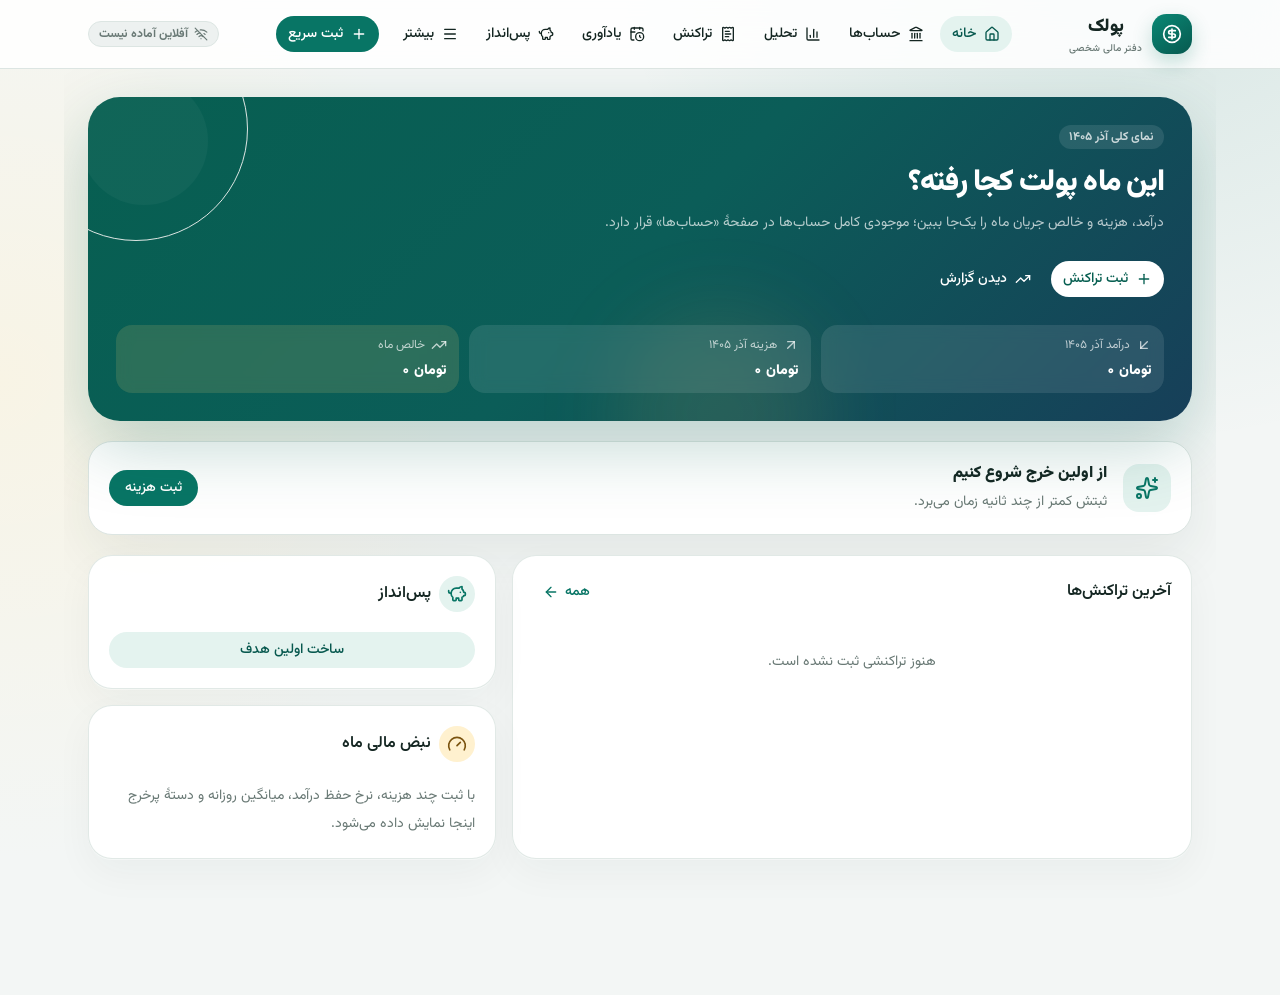
==== commit 94939760: "Improve responsive dashboard layout" ====
--- a/index.html
+++ b/index.html
@@ -1 +1 @@
-<!DOCTYPE html><html lang="fa" dir="rtl"><head><meta charSet="utf-8"/><link rel="preconnect" href="/" crossorigin=""/><meta name="viewport" content="width=device-width, initial-scale=1, viewport-fit=cover"/><link rel="stylesheet" href="/_next/static/chunks/41iwpli5pr7ls.css" data-precedence="next"/><link rel="stylesheet" href="/_next/static/chunks/1t_qg0q45r9z2.css" data-precedence="next"/><link rel="preload" as="script" fetchPriority="low" href="/_next/static/chunks/1f0flrgz7q0c6.js"/><script src="/_next/static/chunks/1yss9p96u_zle.js" async=""></script><script src="/_next/static/chunks/2fc4ch-dxff-u.js" async=""></script><script src="/_next/static/chunks/turbopack-23cqclbo5w9lf.js" async=""></script><script src="/_next/static/chunks/0rhtbpmdhzsjt.js" async=""></script><script src="/_next/static/chunks/0bk827_6ucvnp.js" async=""></script><meta name="theme-color" content="#f5f7fb" media="(prefers-color-scheme: light)"/><meta name="theme-color" content="#0b1424" media="(prefers-color-scheme: dark)"/><title>پولک | مدیریت مالی شخصی</title><meta name="description" content="مدیریت مالی شخصی فارسی، شمسی و آفلاین"/><link rel="manifest" href="/manifest.webmanifest"/><meta name="format-detection" content="telephone=no"/><meta name="mobile-web-app-capable" content="yes"/><meta name="apple-mobile-web-app-title" content="پولک"/><meta name="apple-mobile-web-app-status-bar-style" content="default"/><link rel="shortcut icon" href="/favicon.svg"/><link rel="icon" href="/favicon.svg"/><link rel="apple-touch-icon" href="/apple-touch-icon-v2.png"/><script src="/_next/static/chunks/0cz1d0mv5g_q7.js" noModule=""></script></head><body data-poolak-app="true"><div hidden=""><!--$--><!--/$--></div><main class="mx-auto min-h-dvh max-w-6xl px-4 pb-28 pt-5 sm:px-6"><div class="flex items-center justify-between"><div data-slot="skeleton" class="animate-pulse bg-accent h-10 w-28 rounded-xl"></div><div data-slot="skeleton" class="animate-pulse bg-accent size-10 rounded-full"></div></div><div data-slot="skeleton" class="animate-pulse bg-accent mt-7 h-64 w-full rounded-[2rem]"></div><div class="mt-4 grid grid-cols-2 gap-3 sm:grid-cols-4"><div data-slot="skeleton" class="animate-pulse bg-accent h-28 rounded-3xl"></div><div data-slot="skeleton" class="animate-pulse bg-accent h-28 rounded-3xl"></div><div data-slot="skeleton" class="animate-pulse bg-accent h-28 rounded-3xl"></div><div data-slot="skeleton" class="animate-pulse bg-accent h-28 rounded-3xl"></div></div><div class="mt-4 grid gap-4 lg:grid-cols-2"><div data-slot="skeleton" class="animate-pulse bg-accent h-72 rounded-3xl"></div><div data-slot="skeleton" class="animate-pulse bg-accent h-72 rounded-3xl"></div></div></main><!--$--><!--/$--><script src="/_next/static/chunks/1f0flrgz7q0c6.js" id="_R_" async=""></script><script>(self.__next_f=self.__next_f||[]).push([0])</script><script>self.__next_f.push([1,"1:\"$Sreact.fragment\"\n2:I[43348,[\"/_next/static/chunks/0rhtbpmdhzsjt.js\"],\"default\"]\n3:I[36579,[\"/_next/static/chunks/0rhtbpmdhzsjt.js\"],\"default\"]\n4:I[39638,[\"/_next/static/chunks/0rhtbpmdhzsjt.js\",\"/_next/static/chunks/0bk827_6ucvnp.js\"],\"FinanceApp\"]\n5:I[61412,[\"/_next/static/chunks/0rhtbpmdhzsjt.js\"],\"OutletBoundary\"]\n6:\"$Sreact.suspense\"\n8:I[61412,[\"/_next/static/chunks/0rhtbpmdhzsjt.js\"],\"ViewportBoundary\"]\na:I[61412,[\"/_next/static/chunks/0rhtbpmdhzsjt.js\"],\"MetadataBoundary\"]\nc:I[57066,[\"/_next/static/chunks/0rhtbpmdhzsjt.js\"],\"default\",1]\n:HL[\"/_next/static/chunks/41iwpli5pr7ls.css\",\"style\"]\n:HL[\"/_next/static/chunks/1t_qg0q45r9z2.css\",\"style\"]\n:HC[\"/\",\"\"]\n0:{\"P\":null,\"c\":[\"\",\"\"],\"q\":\"\",\"i\":false,\"f\":[[[\"\",{\"children\":[\"__PAGE__\",{},\"$undefined\",\"$undefined\",4608]},\"$undefined\",\"$undefined\",4624],[[\"$\",\"$1\",\"c\",{\"children\":[[[\"$\",\"link\",\"0\",{\"rel\":\"stylesheet\",\"href\":\"/_next/static/chunks/41iwpli5pr7ls.css\",\"precedence\":\"next\",\"crossOrigin\":\"$undefined\",\"nonce\":\"$undefined\"}],[\"$\",\"link\",\"1\",{\"rel\":\"stylesheet\",\"href\":\"/_next/static/chunks/1t_qg0q45r9z2.css\",\"precedence\":\"next\",\"crossOrigin\":\"$undefined\",\"nonce\":\"$undefined\"}],[\"$\",\"script\",\"script-0\",{\"src\":\"/_next/static/chunks/0rhtbpmdhzsjt.js\",\"async\":true,\"nonce\":\"$undefined\"}]],[\"$\",\"html\",null,{\"lang\":\"fa\",\"dir\":\"rtl\",\"suppressHydrationWarning\":true,\"children\":[\"$\",\"body\",null,{\"data-poolak-app\":\"true\",\"children\":[\"$\",\"$L2\",null,{\"parallelRouterKey\":\"children\",\"error\":\"$undefined\",\"errorStyles\":\"$undefined\",\"errorScripts\":\"$undefined\",\"template\":[\"$\",\"$L3\",null,{}],\"templateStyles\":\"$undefined\",\"templateScripts\":\"$undefined\",\"notFound\":[[[\"$\",\"title\",null,{\"children\":\"404: This page could not be found.\"}],[\"$\",\"div\",null,{\"style\":{\"fontFamily\":\"system-ui,\\\"Segoe UI\\\",Roboto,Helvetica,Arial,sans-serif,\\\"Apple Color Emoji\\\",\\\"Segoe UI Emoji\\\"\",\"height\":\"100vh\",\"textAlign\":\"center\",\"display\":\"flex\",\"flexDirection\":\"column\",\"alignItems\":\"center\",\"justifyContent\":\"center\"},\"children\":[\"$\",\"div\",null,{\"children\":[[\"$\",\"style\",null,{\"dangerouslySetInnerHTML\":{\"__html\":\"body{color:#000;background:#fff;margin:0}.next-error-h1{border-right:1px solid rgba(0,0,0,.3)}@media (prefers-color-scheme:dark){body{color:#fff;background:#000}.next-error-h1{border-right:1px solid rgba(255,255,255,.3)}}\"}}],[\"$\",\"h1\",null,{\"className\":\"next-error-h1\",\"style\":{\"display\":\"inline-block\",\"margin\":\"0 20px 0 0\",\"padding\":\"0 23px 0 0\",\"fontSize\":24,\"fontWeight\":500,\"verticalAlign\":\"top\",\"lineHeight\":\"49px\"},\"children\":404}],[\"$\",\"div\",null,{\"style\":{\"display\":\"inline-block\"},\"children\":[\"$\",\"h2\",null,{\"style\":{\"fontSize\":14,\"fontWeight\":400,\"lineHeight\":\"49px\",\"margin\":0},\"children\":\"This page could not be found.\"}]}]]}]}]],[]],\"forbidden\":\"$undefined\",\"unauthorized\":\"$undefined\"}]}]}]]}],{\"children\":[[\"$\",\"$1\",\"c\",{\"children\":[[\"$\",\"$L4\",null,{}],[[\"$\",\"script\",\"script-0\",{\"src\":\"/_next/static/chunks/0bk827_6ucvnp.js\",\"async\":true,\"nonce\":\"$undefined\"}]],[\"$\",\"$L5\",null,{\"children\":[\"$\",\"$6\",null,{\"name\":\"Next.MetadataOutlet\",\"children\":\"$@7\"}]}]]}],{},null,false,null]},null,false,null],[\"$\",\"$1\",\"h\",{\"children\":[null,[\"$\",\"$L8\",null,{\"children\":\"$L9\"}],[\"$\",\"div\",null,{\"hidden\":true,\"children\":[\"$\",\"$La\",null,{\"children\":[\"$\",\"$6\",null,{\"name\":\"Next.Metadata\",\"children\":\"$Lb\"}]}]}],null]}],false]],\"m\":\"$undefined\",\"G\":[\"$c\",[[\"$\",\"link\",\"0\",{\"rel\":\"stylesheet\",\"href\":\"/_next/static/chunks/41iwpli5pr7ls.css\",\"precedence\":\"next\",\"crossOrigin\":\"$undefined\",\"nonce\":\"$undefined\"}],[\"$\",\"link\",\"1\",{\"rel\":\"stylesheet\",\"href\":\"/_next/static/chunks/1t_qg0q45r9z2.css\",\"precedence\":\"next\",\"crossOrigin\":\"$undefined\",\"nonce\":\"$undefined\"}]]],\"S\":true,\"h\":null,\"r\":\"$undefined\",\"s\":\"$undefined\",\"a\":\"$undefined\",\"l\":\"$undefined\",\"p\":\"$undefined\",\"d\":\"$undefined\",\"b\":\"lGZQcjEzgHuykCiEHSIA3\"}\n9:[[\"$\",\"meta\",\"0\",{\"charSet\":\"utf-8\"}],[\"$\",\"meta\",\"1\",{\"name\":\"viewport\",\"content\":\"width=device-width, initial-scale=1, viewport-fit=cover\"}],[\"$\",\"meta\",\"2\",{\"name\":\"theme-color\",\"content\":\"#f5f7fb\",\"media\":\"(prefers-color-scheme: light)\"}],[\"$\",\"meta\",\"3\",{\"name\":\"theme-color\",\"content\":\"#0b1424\",\"media\":\"(prefers-color-scheme: dark)\"}]]\nd:I[835,[\"/_next/static/chunks/0rhtbpmdhzsjt.js\"],\"IconMark\"]\n7:null\nb:[[\"$\",\"title\",\"0\",{\"children\":\"پولک | مدیریت مالی شخصی\"}],[\"$\",\"meta\",\"1\",{\"name\":\"description\",\"content\":\"مدیریت مالی شخصی فارسی، شمسی و آفلاین\"}],[\"$\",\"link\",\"2\",{\"rel\":\"manifest\",\"href\":\"/manifest.webmanifest\",\"crossOrigin\":\"$undefined\"}],[\"$\",\"meta\",\"3\",{\"name\":\"format-detection\",\"content\":\"telephone=no\"}],[\"$\",\"meta\",\"4\",{\"name\":\"mobile-web-app-capable\",\"content\":\"yes\"}],[\"$\",\"meta\",\"5\",{\"name\":\"apple-mobile-web-app-title\",\"content\":\"پولک\"}],[\"$\",\"meta\",\"6\",{\"name\":\"apple-mobile-web-app-status-bar-style\",\"content\":\"default\"}],[\"$\",\"link\",\"7\",{\"rel\":\"shortcut icon\",\"href\":\"/favicon.svg\"}],[\"$\",\"link\",\"8\",{\"rel\":\"icon\",\"href\":\"/favicon.svg\"}],[\"$\",\"link\",\"9\",{\"rel\":\"apple-touch-icon\",\"href\":\"/apple-touch-icon-v2.png\"}],[\"$\",\"$Ld\",\"10\",{}]]\n"])</script></body></html>+<!DOCTYPE html><html lang="fa" dir="rtl"><head><meta charSet="utf-8"/><link rel="preconnect" href="/" crossorigin=""/><meta name="viewport" content="width=device-width, initial-scale=1, viewport-fit=cover"/><link rel="stylesheet" href="/_next/static/chunks/41iwpli5pr7ls.css" data-precedence="next"/><link rel="stylesheet" href="/_next/static/chunks/117ugjp0abnfy.css" data-precedence="next"/><link rel="preload" as="script" fetchPriority="low" href="/_next/static/chunks/1f0flrgz7q0c6.js"/><script src="/_next/static/chunks/1yss9p96u_zle.js" async=""></script><script src="/_next/static/chunks/2fc4ch-dxff-u.js" async=""></script><script src="/_next/static/chunks/turbopack-23cqclbo5w9lf.js" async=""></script><script src="/_next/static/chunks/0rhtbpmdhzsjt.js" async=""></script><script src="/_next/static/chunks/2ntysc8-v7n_1.js" async=""></script><meta name="theme-color" content="#f5f7fb" media="(prefers-color-scheme: light)"/><meta name="theme-color" content="#0b1424" media="(prefers-color-scheme: dark)"/><title>پولک | مدیریت مالی شخصی</title><meta name="description" content="مدیریت مالی شخصی فارسی، شمسی و آفلاین"/><link rel="manifest" href="/manifest.webmanifest"/><meta name="format-detection" content="telephone=no"/><meta name="mobile-web-app-capable" content="yes"/><meta name="apple-mobile-web-app-title" content="پولک"/><meta name="apple-mobile-web-app-status-bar-style" content="default"/><link rel="shortcut icon" href="/favicon.svg"/><link rel="icon" href="/favicon.svg"/><link rel="apple-touch-icon" href="/apple-touch-icon-v2.png"/><script src="/_next/static/chunks/0cz1d0mv5g_q7.js" noModule=""></script></head><body data-poolak-app="true"><div hidden=""><!--$--><!--/$--></div><main class="mx-auto min-h-dvh min-w-0 max-w-6xl overflow-x-clip px-4 pb-28 pt-5 sm:px-6"><div class="flex items-center justify-between"><div data-slot="skeleton" class="animate-pulse bg-accent h-10 w-28 rounded-xl"></div><div data-slot="skeleton" class="animate-pulse bg-accent size-10 rounded-full"></div></div><div data-slot="skeleton" class="animate-pulse bg-accent mt-7 h-64 w-full rounded-[2rem]"></div><div class="mt-4 grid grid-cols-2 gap-3 sm:grid-cols-4"><div data-slot="skeleton" class="animate-pulse bg-accent h-28 rounded-3xl"></div><div data-slot="skeleton" class="animate-pulse bg-accent h-28 rounded-3xl"></div><div data-slot="skeleton" class="animate-pulse bg-accent h-28 rounded-3xl"></div><div data-slot="skeleton" class="animate-pulse bg-accent h-28 rounded-3xl"></div></div><div class="mt-4 grid gap-4 lg:grid-cols-2"><div data-slot="skeleton" class="animate-pulse bg-accent h-72 rounded-3xl"></div><div data-slot="skeleton" class="animate-pulse bg-accent h-72 rounded-3xl"></div></div></main><!--$--><!--/$--><script src="/_next/static/chunks/1f0flrgz7q0c6.js" id="_R_" async=""></script><script>(self.__next_f=self.__next_f||[]).push([0])</script><script>self.__next_f.push([1,"1:\"$Sreact.fragment\"\n2:I[43348,[\"/_next/static/chunks/0rhtbpmdhzsjt.js\"],\"default\"]\n3:I[36579,[\"/_next/static/chunks/0rhtbpmdhzsjt.js\"],\"default\"]\n4:I[39638,[\"/_next/static/chunks/0rhtbpmdhzsjt.js\",\"/_next/static/chunks/2ntysc8-v7n_1.js\"],\"FinanceApp\"]\n5:I[61412,[\"/_next/static/chunks/0rhtbpmdhzsjt.js\"],\"OutletBoundary\"]\n6:\"$Sreact.suspense\"\n8:I[61412,[\"/_next/static/chunks/0rhtbpmdhzsjt.js\"],\"ViewportBoundary\"]\na:I[61412,[\"/_next/static/chunks/0rhtbpmdhzsjt.js\"],\"MetadataBoundary\"]\nc:I[57066,[\"/_next/static/chunks/0rhtbpmdhzsjt.js\"],\"default\",1]\n:HL[\"/_next/static/chunks/41iwpli5pr7ls.css\",\"style\"]\n:HL[\"/_next/static/chunks/117ugjp0abnfy.css\",\"style\"]\n:HC[\"/\",\"\"]\n0:{\"P\":null,\"c\":[\"\",\"\"],\"q\":\"\",\"i\":false,\"f\":[[[\"\",{\"children\":[\"__PAGE__\",{},\"$undefined\",\"$undefined\",4608]},\"$undefined\",\"$undefined\",4624],[[\"$\",\"$1\",\"c\",{\"children\":[[[\"$\",\"link\",\"0\",{\"rel\":\"stylesheet\",\"href\":\"/_next/static/chunks/41iwpli5pr7ls.css\",\"precedence\":\"next\",\"crossOrigin\":\"$undefined\",\"nonce\":\"$undefined\"}],[\"$\",\"link\",\"1\",{\"rel\":\"stylesheet\",\"href\":\"/_next/static/chunks/117ugjp0abnfy.css\",\"precedence\":\"next\",\"crossOrigin\":\"$undefined\",\"nonce\":\"$undefined\"}],[\"$\",\"script\",\"script-0\",{\"src\":\"/_next/static/chunks/0rhtbpmdhzsjt.js\",\"async\":true,\"nonce\":\"$undefined\"}]],[\"$\",\"html\",null,{\"lang\":\"fa\",\"dir\":\"rtl\",\"suppressHydrationWarning\":true,\"children\":[\"$\",\"body\",null,{\"data-poolak-app\":\"true\",\"children\":[\"$\",\"$L2\",null,{\"parallelRouterKey\":\"children\",\"error\":\"$undefined\",\"errorStyles\":\"$undefined\",\"errorScripts\":\"$undefined\",\"template\":[\"$\",\"$L3\",null,{}],\"templateStyles\":\"$undefined\",\"templateScripts\":\"$undefined\",\"notFound\":[[[\"$\",\"title\",null,{\"children\":\"404: This page could not be found.\"}],[\"$\",\"div\",null,{\"style\":{\"fontFamily\":\"system-ui,\\\"Segoe UI\\\",Roboto,Helvetica,Arial,sans-serif,\\\"Apple Color Emoji\\\",\\\"Segoe UI Emoji\\\"\",\"height\":\"100vh\",\"textAlign\":\"center\",\"display\":\"flex\",\"flexDirection\":\"column\",\"alignItems\":\"center\",\"justifyContent\":\"center\"},\"children\":[\"$\",\"div\",null,{\"children\":[[\"$\",\"style\",null,{\"dangerouslySetInnerHTML\":{\"__html\":\"body{color:#000;background:#fff;margin:0}.next-error-h1{border-right:1px solid rgba(0,0,0,.3)}@media (prefers-color-scheme:dark){body{color:#fff;background:#000}.next-error-h1{border-right:1px solid rgba(255,255,255,.3)}}\"}}],[\"$\",\"h1\",null,{\"className\":\"next-error-h1\",\"style\":{\"display\":\"inline-block\",\"margin\":\"0 20px 0 0\",\"padding\":\"0 23px 0 0\",\"fontSize\":24,\"fontWeight\":500,\"verticalAlign\":\"top\",\"lineHeight\":\"49px\"},\"children\":404}],[\"$\",\"div\",null,{\"style\":{\"display\":\"inline-block\"},\"children\":[\"$\",\"h2\",null,{\"style\":{\"fontSize\":14,\"fontWeight\":400,\"lineHeight\":\"49px\",\"margin\":0},\"children\":\"This page could not be found.\"}]}]]}]}]],[]],\"forbidden\":\"$undefined\",\"unauthorized\":\"$undefined\"}]}]}]]}],{\"children\":[[\"$\",\"$1\",\"c\",{\"children\":[[\"$\",\"$L4\",null,{}],[[\"$\",\"script\",\"script-0\",{\"src\":\"/_next/static/chunks/2ntysc8-v7n_1.js\",\"async\":true,\"nonce\":\"$undefined\"}]],[\"$\",\"$L5\",null,{\"children\":[\"$\",\"$6\",null,{\"name\":\"Next.MetadataOutlet\",\"children\":\"$@7\"}]}]]}],{},null,false,null]},null,false,null],[\"$\",\"$1\",\"h\",{\"children\":[null,[\"$\",\"$L8\",null,{\"children\":\"$L9\"}],[\"$\",\"div\",null,{\"hidden\":true,\"children\":[\"$\",\"$La\",null,{\"children\":[\"$\",\"$6\",null,{\"name\":\"Next.Metadata\",\"children\":\"$Lb\"}]}]}],null]}],false]],\"m\":\"$undefined\",\"G\":[\"$c\",[[\"$\",\"link\",\"0\",{\"rel\":\"stylesheet\",\"href\":\"/_next/static/chunks/41iwpli5pr7ls.css\",\"precedence\":\"next\",\"crossOrigin\":\"$undefined\",\"nonce\":\"$undefined\"}],[\"$\",\"link\",\"1\",{\"rel\":\"stylesheet\",\"href\":\"/_next/static/chunks/117ugjp0abnfy.css\",\"precedence\":\"next\",\"crossOrigin\":\"$undefined\",\"nonce\":\"$undefined\"}]]],\"S\":true,\"h\":null,\"r\":\"$undefined\",\"s\":\"$undefined\",\"a\":\"$undefined\",\"l\":\"$undefined\",\"p\":\"$undefined\",\"d\":\"$undefined\",\"b\":\"5MTWi350Y9OxpeBm2yIIa\"}\n9:[[\"$\",\"meta\",\"0\",{\"charSet\":\"utf-8\"}],[\"$\",\"meta\",\"1\",{\"name\":\"viewport\",\"content\":\"width=device-width, initial-scale=1, viewport-fit=cover\"}],[\"$\",\"meta\",\"2\",{\"name\":\"theme-color\",\"content\":\"#f5f7fb\",\"media\":\"(prefers-color-scheme: light)\"}],[\"$\",\"meta\",\"3\",{\"name\":\"theme-color\",\"content\":\"#0b1424\",\"media\":\"(prefers-color-scheme: dark)\"}]]\nd:I[835,[\"/_next/static/chunks/0rhtbpmdhzsjt.js\"],\"IconMark\"]\n7:null\nb:[[\"$\",\"title\",\"0\",{\"children\":\"پولک | مدیریت مالی شخصی\"}],[\"$\",\"meta\",\"1\",{\"name\":\"description\",\"content\":\"مدیریت مالی شخصی فارسی، شمسی و آفلاین\"}],[\"$\",\"link\",\"2\",{\"rel\":\"manifest\",\"href\":\"/manifest.webmanifest\",\"crossOrigin\":\"$undefined\"}],[\"$\",\"meta\",\"3\",{\"name\":\"format-detection\",\"content\":\"telephone=no\"}],[\"$\",\"meta\",\"4\",{\"name\":\"mobile-web-app-capable\",\"content\":\"yes\"}],[\"$\",\"meta\",\"5\",{\"name\":\"apple-mobile-web-app-title\",\"content\":\"پولک\"}],[\"$\",\"meta\",\"6\",{\"name\":\"apple-mobile-web-app-status-bar-style\",\"content\":\"default\"}],[\"$\",\"link\",\"7\",{\"rel\":\"shortcut icon\",\"href\":\"/favicon.svg\"}],[\"$\",\"link\",\"8\",{\"rel\":\"icon\",\"href\":\"/favicon.svg\"}],[\"$\",\"link\",\"9\",{\"rel\":\"apple-touch-icon\",\"href\":\"/apple-touch-icon-v2.png\"}],[\"$\",\"$Ld\",\"10\",{}]]\n"])</script></body></html>
--- a/_next/static/chunks/117ugjp0abnfy.css
+++ b/_next/static/chunks/117ugjp0abnfy.css
@@ -0,0 +1 @@
+@layer properties{@supports (((-webkit-hyphens:none)) and (not (margin-trim:inline))) or ((-moz-orient:inline) and (not (color:rgb(from red r g b)))){:root,:host{--shimmer-angle:20deg}*,:before,:after,::backdrop{--tw-translate-x:0;--tw-translate-y:0;--tw-translate-z:0;--tw-rotate-x:initial;--tw-rotate-y:initial;--tw-rotate-z:initial;--tw-skew-x:initial;--tw-skew-y:initial;--tw-scroll-snap-strictness:proximity;--tw-space-y-reverse:0;--tw-space-x-reverse:0;--tw-divide-y-reverse:0;--tw-border-style:solid;--tw-leading:initial;--tw-font-weight:initial;--tw-tracking:initial;--tw-ordinal:initial;--tw-slashed-zero:initial;--tw-numeric-figure:initial;--tw-numeric-spacing:initial;--tw-numeric-fraction:initial;--tw-shadow:0 0 #0000;--tw-shadow-color:initial;--tw-shadow-alpha:100%;--tw-inset-shadow:0 0 #0000;--tw-inset-shadow-color:initial;--tw-inset-shadow-alpha:100%;--tw-ring-color:initial;--tw-ring-shadow:0 0 #0000;--tw-inset-ring-color:initial;--tw-inset-ring-shadow:0 0 #0000;--tw-ring-inset:initial;--tw-ring-offset-width:0px;--tw-ring-offset-color:#fff;--tw-ring-offset-shadow:0 0 #0000;--tw-outline-style:solid;--tw-blur:initial;--tw-brightness:initial;--tw-contrast:initial;--tw-grayscale:initial;--tw-hue-rotate:initial;--tw-invert:initial;--tw-opacity:initial;--tw-saturate:initial;--tw-sepia:initial;--tw-drop-shadow:initial;--tw-drop-shadow-color:initial;--tw-drop-shadow-alpha:100%;--tw-drop-shadow-size:initial;--tw-backdrop-blur:initial;--tw-backdrop-brightness:initial;--tw-backdrop-contrast:initial;--tw-backdrop-grayscale:initial;--tw-backdrop-hue-rotate:initial;--tw-backdrop-invert:initial;--tw-backdrop-opacity:initial;--tw-backdrop-saturate:initial;--tw-backdrop-sepia:initial;--tw-duration:initial;--tw-ease:initial;--tw-scale-x:1;--tw-scale-y:1;--tw-scale-z:1;--tw-content:"";--tw-animation-delay:0s;--tw-animation-direction:normal;--tw-animation-duration:initial;--tw-animation-fill-mode:none;--tw-animation-iteration-count:1;--tw-enter-blur:0;--tw-enter-opacity:1;--tw-enter-rotate:0;--tw-enter-scale:1;--tw-enter-translate-x:0;--tw-enter-translate-y:0;--tw-exit-blur:0;--tw-exit-opacity:1;--tw-exit-rotate:0;--tw-exit-scale:1;--tw-exit-translate-x:0;--tw-exit-translate-y:0;--scroll-fade-t:0px;--scroll-fade-b:0px;--scroll-fade-s:0px;--scroll-fade-e:0px;--scroll-fade-mask:initial;--shimmer-image:initial;--shimmer-text-fill:initial}}}@layer theme{:root,:host{--font-mono:ui-monospace, SFMono-Regular, Menlo, Monaco, Consolas, "Liberation Mono", "Courier New", monospace;--color-amber-100:#fef3c6;--color-amber-200:#fee685;--color-amber-500:#f99c00;--color-amber-800:#953d00;--color-amber-900:#7b3306;--color-emerald-300:#5ee9b5;--color-emerald-500:#00bb7f;--color-emerald-700:#007956;--color-black:#000;--color-white:#fff;--spacing:.25rem;--container-xs:20rem;--container-sm:24rem;--container-md:28rem;--container-lg:32rem;--container-xl:36rem;--container-2xl:42rem;--container-6xl:72rem;--text-xs:.75rem;--text-xs--line-height:calc(1 / .75);--text-sm:.875rem;--text-sm--line-height:calc(1.25 / .875);--text-base:1rem;--text-base--line-height:calc(1.5 / 1);--text-lg:1.125rem;--text-lg--line-height:calc(1.75 / 1.125);--text-xl:1.25rem;--text-xl--line-height:calc(1.75 / 1.25);--text-2xl:1.5rem;--text-2xl--line-height:calc(2 / 1.5);--text-3xl:1.875rem;--text-3xl--line-height:calc(2.25 / 1.875);--text-4xl:2.25rem;--text-4xl--line-height:calc(2.5 / 2.25);--font-weight-normal:400;--font-weight-medium:500;--font-weight-semibold:600;--font-weight-bold:700;--font-weight-black:900;--tracking-tight:-.025em;--tracking-widest:.1em;--leading-tight:1.25;--leading-snug:1.375;--leading-normal:1.5;--leading-relaxed:1.625;--radius-xs:.125rem;--radius-2xl:1rem;--radius-3xl:1.5rem;--ease-in-out:cubic-bezier(.4, 0, .2, 1);--animate-spin:spin 1s linear infinite;--animate-pulse:pulse 2s cubic-bezier(.4, 0, .6, 1) infinite;--blur-sm:8px;--blur-2xl:40px;--aspect-video:16 / 9;--default-transition-duration:.15s;--default-transition-timing-function:cubic-bezier(.4, 0, .2, 1);--default-font-family:"Vazirmatn Variable", Tahoma, "Segoe UI", Arial, sans-serif;--default-mono-font-family:var(--font-mono);--color-border:var(--border)}@supports (color:lab(0% 0 0)){:root,:host{--color-amber-100:lab(95.916% -1.2165 23.111);--color-amber-200:lab(91.7203% -.505269 49.9084);--color-amber-500:lab(72.7183% 31.8672 97.9407);--color-amber-800:lab(37.8823% 37.1699 52.2718);--color-amber-900:lab(31.2288% 30.2627 40.0378);--color-emerald-300:lab(83.9203% -48.7124 13.8849);--color-emerald-500:lab(66.9756% -58.27 19.5419);--color-emerald-700:lab(44.4871% -41.0396 11.0361)}}}@layer base{*,:after,:before,::backdrop{box-sizing:border-box;border:0 solid;margin:0;padding:0}::file-selector-button{box-sizing:border-box;border:0 solid;margin:0;padding:0}html,:host{-webkit-text-size-adjust:100%;tab-size:4;line-height:1.5;font-family:var(--default-font-family,ui-sans-serif, system-ui, sans-serif, "Apple Color Emoji", "Segoe UI Emoji", "Segoe UI Symbol", "Noto Color Emoji");font-feature-settings:var(--default-font-feature-settings,normal);font-variation-settings:var(--default-font-variation-settings,normal);-webkit-tap-highlight-color:transparent}hr{height:0;color:inherit;border-top-width:1px}abbr:where([title]){-webkit-text-decoration:underline dotted;text-decoration:underline dotted}h1,h2,h3,h4,h5,h6{font-size:inherit;font-weight:inherit}a{color:inherit;-webkit-text-decoration:inherit;-webkit-text-decoration:inherit;-webkit-text-decoration:inherit;-webkit-text-decoration:inherit;text-decoration:inherit}b,strong{font-weight:bolder}code,kbd,samp,pre{font-family:var(--default-mono-font-family,ui-monospace, SFMono-Regular, Menlo, Monaco, Consolas, "Liberation Mono", "Courier New", monospace);font-feature-settings:var(--default-mono-font-feature-settings,normal);font-variation-settings:var(--default-mono-font-variation-settings,normal);font-size:1em}small{font-size:80%}sub,sup{vertical-align:baseline;font-size:75%;line-height:0;position:relative}sub{bottom:-.25em}sup{top:-.5em}table{text-indent:0;border-color:inherit;border-collapse:collapse}:-moz-focusring{outline:auto}progress{vertical-align:baseline}summary{display:list-item}ol,ul,menu{list-style:none}img,svg,video,canvas,audio,iframe,embed,object{vertical-align:middle;display:block}img,video{max-width:100%;height:auto}button,input,select,optgroup,textarea{font:inherit;font-feature-settings:inherit;font-variation-settings:inherit;letter-spacing:inherit;color:inherit;opacity:1;background-color:#0000;border-radius:0}::file-selector-button{font:inherit;font-feature-settings:inherit;font-variation-settings:inherit;letter-spacing:inherit;color:inherit;opacity:1;background-color:#0000;border-radius:0}:where(select:is([multiple],[size])) optgroup{font-weight:bolder}:where(select:is([multiple],[size])) optgroup option{padding-inline-start:20px}::file-selector-button{margin-inline-end:4px}::placeholder{opacity:1}@supports (not ((-webkit-appearance:-apple-pay-button))) or (contain-intrinsic-size:1px){::placeholder{color:currentColor}@supports (color:color-mix(in lab, red, red)){::placeholder{color:color-mix(in oklab, currentcolor 50%, transparent)}}}textarea{resize:vertical}::-webkit-search-decoration{-webkit-appearance:none}::-webkit-date-and-time-value{min-height:1lh;text-align:inherit}::-webkit-datetime-edit{display:inline-flex}::-webkit-datetime-edit-fields-wrapper{padding:0}::-webkit-datetime-edit{padding-block:0}::-webkit-datetime-edit-year-field{padding-block:0}::-webkit-datetime-edit-month-field{padding-block:0}::-webkit-datetime-edit-day-field{padding-block:0}::-webkit-datetime-edit-hour-field{padding-block:0}::-webkit-datetime-edit-minute-field{padding-block:0}::-webkit-datetime-edit-second-field{padding-block:0}::-webkit-datetime-edit-millisecond-field{padding-block:0}::-webkit-datetime-edit-meridiem-field{padding-block:0}::-webkit-calendar-picker-indicator{line-height:1}:-moz-ui-invalid{box-shadow:none}button,input:where([type=button],[type=reset],[type=submit]){appearance:button}::file-selector-button{appearance:button}::-webkit-inner-spin-button{height:auto}::-webkit-outer-spin-button{height:auto}[hidden]:where(:not([hidden=until-found])){display:none!important}}@layer components;@layer utilities{.\@container\/card-header{container:card-header/inline-size}.\@container\/field-group{container:field-group/inline-size}.pointer-events-none{pointer-events:none}.collapse{visibility:collapse}.invisible{visibility:hidden}.visible{visibility:visible}.sr-only{clip-path:inset(50%);white-space:nowrap;border-width:0;width:1px;height:1px;margin:-1px;padding:0;position:absolute;overflow:hidden}.absolute{position:absolute}.fixed{position:fixed}.relative{position:relative}.static{position:static}.sticky{position:sticky}.inset-0{inset:calc(var(--spacing) * 0)}.inset-x-0{inset-inline:calc(var(--spacing) * 0)}.inset-y-0{inset-block:calc(var(--spacing) * 0)}.inset-s-1\/2{inset-inline-start:50%}.start{inset-inline-start:var(--spacing)}.end{inset-inline-end:var(--spacing)}.-top-5{top:calc(var(--spacing) * -5)}.-top-12{top:calc(var(--spacing) * -12)}.-top-16{top:calc(var(--spacing) * -16)}.-top-20{top:calc(var(--spacing) * -20)}.top-0{top:calc(var(--spacing) * 0)}.top-1\.5{top:calc(var(--spacing) * 1.5)}.top-1\/2{top:50%}.top-3\.5{top:calc(var(--spacing) * 3.5)}.top-4{top:calc(var(--spacing) * 4)}.top-5{top:calc(var(--spacing) * 5)}.top-\[1px\]{top:1px}.top-\[50\%\]{top:50%}.top-\[60\%\]{top:60%}.top-full{top:100%}.-right-12{right:calc(var(--spacing) * -12)}.right-0{right:calc(var(--spacing) * 0)}.right-1{right:calc(var(--spacing) * 1)}.right-1\/3{right:33.3333%}.right-2{right:calc(var(--spacing) * 2)}.right-3{right:calc(var(--spacing) * 3)}.right-3\.5{right:calc(var(--spacing) * 3.5)}.right-4{right:calc(var(--spacing) * 4)}.-bottom-12{bottom:calc(var(--spacing) * -12)}.-bottom-24{bottom:calc(var(--spacing) * -24)}.bottom-0{bottom:calc(var(--spacing) * 0)}.-left-2{left:calc(var(--spacing) * -2)}.-left-12{left:calc(var(--spacing) * -12)}.-left-14{left:calc(var(--spacing) * -14)}.-left-16{left:calc(var(--spacing) * -16)}.left-0{left:calc(var(--spacing) * 0)}.left-1\/2{left:50%}.left-2{left:calc(var(--spacing) * 2)}.left-3{left:calc(var(--spacing) * 3)}.left-5{left:calc(var(--spacing) * 5)}.left-\[50\%\]{left:50%}.isolate{isolation:isolate}.z-10{z-index:10}.z-20{z-index:20}.z-30{z-index:30}.z-40{z-index:40}.z-50{z-index:50}.z-\[1\]{z-index:1}.z-\[100\]{z-index:100}.order-first{order:-9999}.order-last{order:9999}.col-span-2{grid-column:span 2/span 2}.col-start-2{grid-column-start:2}.row-span-2{grid-row:span 2/span 2}.row-start-1{grid-row-start:1}.container{width:100%}@media (min-width:40rem){.container{max-width:40rem}}@media (min-width:48rem){.container{max-width:48rem}}@media (min-width:64rem){.container{max-width:64rem}}@media (min-width:80rem){.container{max-width:80rem}}@media (min-width:96rem){.container{max-width:96rem}}.m-0\!{margin:calc(var(--spacing) * 0)!important}.-mx-1{margin-inline:calc(var(--spacing) * -1)}.mx-2{margin-inline:calc(var(--spacing) * 2)}.mx-3\.5{margin-inline:calc(var(--spacing) * 3.5)}.mx-auto{margin-inline:auto}.-my-2{margin-block:calc(var(--spacing) * -2)}.my-0{margin-block:calc(var(--spacing) * 0)}.my-0\.5{margin-block:calc(var(--spacing) * .5)}.my-1{margin-block:calc(var(--spacing) * 1)}.-mt-4{margin-top:calc(var(--spacing) * -4)}.mt-0\.5{margin-top:calc(var(--spacing) * .5)}.mt-1{margin-top:calc(var(--spacing) * 1)}.mt-1\.5{margin-top:calc(var(--spacing) * 1.5)}.mt-2{margin-top:calc(var(--spacing) * 2)}.mt-3{margin-top:calc(var(--spacing) * 3)}.mt-4{margin-top:calc(var(--spacing) * 4)}.mt-5{margin-top:calc(var(--spacing) * 5)}.mt-6{margin-top:calc(var(--spacing) * 6)}.mt-7{margin-top:calc(var(--spacing) * 7)}.mt-auto{margin-top:auto}.mr-2{margin-right:calc(var(--spacing) * 2)}.mb-2{margin-bottom:calc(var(--spacing) * 2)}.mb-3{margin-bottom:calc(var(--spacing) * 3)}.mb-4{margin-bottom:calc(var(--spacing) * 4)}.mb-5{margin-bottom:calc(var(--spacing) * 5)}.mb-6{margin-bottom:calc(var(--spacing) * 6)}.-ml-1{margin-left:calc(var(--spacing) * -1)}.-ml-4{margin-left:calc(var(--spacing) * -4)}.ml-1{margin-left:calc(var(--spacing) * 1)}.ml-4{margin-left:calc(var(--spacing) * 4)}.ml-auto{margin-left:auto}.line-clamp-1{-webkit-line-clamp:1;-webkit-box-orient:vertical;display:-webkit-box;overflow:hidden}.line-clamp-2{-webkit-line-clamp:2;-webkit-box-orient:vertical;display:-webkit-box;overflow:hidden}.scrollbar-none{scrollbar-width:none}.scrollbar-none::-webkit-scrollbar{display:none}.block{display:block}.contents{display:contents}.flex{display:flex}.grid{display:grid}.hidden{display:none}.inline{display:inline}.inline-block{display:inline-block}.inline-flex{display:inline-flex}.table{display:table}.table-caption{display:table-caption}.table-cell{display:table-cell}.table-row{display:table-row}.field-sizing-content{field-sizing:content}.aspect-square{aspect-ratio:1}.aspect-video{aspect-ratio:var(--aspect-video)}.size-\(--cell-size\){width:var(--cell-size);height:var(--cell-size)}.size-2{width:calc(var(--spacing) * 2);height:calc(var(--spacing) * 2)}.size-2\.5{width:calc(var(--spacing) * 2.5);height:calc(var(--spacing) * 2.5)}.size-3{width:calc(var(--spacing) * 3);height:calc(var(--spacing) * 3)}.size-3\.5{width:calc(var(--spacing) * 3.5);height:calc(var(--spacing) * 3.5)}.size-4{width:calc(var(--spacing) * 4);height:calc(var(--spacing) * 4)}.size-5{width:calc(var(--spacing) * 5);height:calc(var(--spacing) * 5)}.size-6{width:calc(var(--spacing) * 6);height:calc(var(--spacing) * 6)}.size-7{width:calc(var(--spacing) * 7);height:calc(var(--spacing) * 7)}.size-8{width:calc(var(--spacing) * 8);height:calc(var(--spacing) * 8)}.size-9{width:calc(var(--spacing) * 9);height:calc(var(--spacing) * 9)}.size-10{width:calc(var(--spacing) * 10);height:calc(var(--spacing) * 10)}.size-11{width:calc(var(--spacing) * 11);height:calc(var(--spacing) * 11)}.size-12{width:calc(var(--spacing) * 12);height:calc(var(--spacing) * 12)}.size-14{width:calc(var(--spacing) * 14);height:calc(var(--spacing) * 14)}.size-16{width:calc(var(--spacing) * 16);height:calc(var(--spacing) * 16)}.size-32{width:calc(var(--spacing) * 32);height:calc(var(--spacing) * 32)}.size-44{width:calc(var(--spacing) * 44);height:calc(var(--spacing) * 44)}.size-52{width:calc(var(--spacing) * 52);height:calc(var(--spacing) * 52)}.size-56{width:calc(var(--spacing) * 56);height:calc(var(--spacing) * 56)}.size-auto{width:auto;height:auto}.size-full{width:100%;height:100%}.h-\(--cell-size\){height:var(--cell-size)}.h-1\.5{height:calc(var(--spacing) * 1.5)}.h-2{height:calc(var(--spacing) * 2)}.h-2\.5{height:calc(var(--spacing) * 2.5)}.h-3{height:calc(var(--spacing) * 3)}.h-4{height:calc(var(--spacing) * 4)}.h-5{height:calc(var(--spacing) * 5)}.h-6{height:calc(var(--spacing) * 6)}.h-7{height:calc(var(--spacing) * 7)}.h-8{height:calc(var(--spacing) * 8)}.h-9{height:calc(var(--spacing) * 9)}.h-10{height:calc(var(--spacing) * 10)}.h-11{height:calc(var(--spacing) * 11)}.h-12{height:calc(var(--spacing) * 12)}.h-13{height:calc(var(--spacing) * 13)}.h-16{height:calc(var(--spacing) * 16)}.h-28{height:calc(var(--spacing) * 28)}.h-36{height:calc(var(--spacing) * 36)}.h-48{height:calc(var(--spacing) * 48)}.h-64{height:calc(var(--spacing) * 64)}.h-72{height:calc(var(--spacing) * 72)}.h-\[4\.25rem\]{height:4.25rem}.h-\[calc\(--spacing\(5\.5\)\)\]{height:calc(calc(var(--spacing) * 5.5))}.h-\[calc\(100\%-1px\)\]{height:calc(100% - 1px)}.h-\[var\(--radix-navigation-menu-viewport-height\)\]{height:var(--radix-navigation-menu-viewport-height)}.h-auto{height:auto}.h-full{height:100%}.h-max{height:max-content}.h-px{height:1px}.h-svh{height:100svh}.max-h-\(--radix-context-menu-content-available-height\){max-height:var(--radix-context-menu-content-available-height)}.max-h-\(--radix-dropdown-menu-content-available-height\){max-height:var(--radix-dropdown-menu-content-available-height)}.max-h-96{max-height:calc(var(--spacing) * 96)}.max-h-\[92dvh\]{max-height:92dvh}.max-h-\[300px\]{max-height:300px}.max-h-\[min\(22rem\,var\(--radix-select-content-available-height\)\)\]{max-height:min(22rem, var(--radix-select-content-available-height))}.max-h-\[min\(calc\(--spacing\(96\)---spacing\(9\)\)\,calc\(var\(--available-height\)---spacing\(9\)\)\)\]{max-height:min(calc(calc(var(--spacing) * 96) - calc(var(--spacing) * 9)), calc(var(--available-height) - calc(var(--spacing) * 9)))}.min-h-0{min-height:calc(var(--spacing) * 0)}.min-h-4{min-height:calc(var(--spacing) * 4)}.min-h-9{min-height:calc(var(--spacing) * 9)}.min-h-11{min-height:calc(var(--spacing) * 11)}.min-h-14{min-height:calc(var(--spacing) * 14)}.min-h-16{min-height:calc(var(--spacing) * 16)}.min-h-20{min-height:calc(var(--spacing) * 20)}.min-h-36{min-height:calc(var(--spacing) * 36)}.min-h-40{min-height:calc(var(--spacing) * 40)}.min-h-52{min-height:calc(var(--spacing) * 52)}.min-h-64{min-height:calc(var(--spacing) * 64)}.min-h-dvh{min-height:100dvh}.min-h-full{min-height:100%}.min-h-svh{min-height:100svh}.w-\(--anchor-width\){width:var(--anchor-width)}.w-\(--cell-size\){width:var(--cell-size)}.w-\(--sidebar-width\){width:var(--sidebar-width)}.w-0{width:calc(var(--spacing) * 0)}.w-1{width:calc(var(--spacing) * 1)}.w-2{width:calc(var(--spacing) * 2)}.w-2\.5{width:calc(var(--spacing) * 2.5)}.w-3{width:calc(var(--spacing) * 3)}.w-3\/4{width:75%}.w-4{width:calc(var(--spacing) * 4)}.w-5{width:calc(var(--spacing) * 5)}.w-9{width:calc(var(--spacing) * 9)}.w-10{width:calc(var(--spacing) * 10)}.w-24{width:calc(var(--spacing) * 24)}.w-28{width:calc(var(--spacing) * 28)}.w-64{width:calc(var(--spacing) * 64)}.w-72{width:calc(var(--spacing) * 72)}.w-\[100px\]{width:100px}.w-auto{width:auto}.w-fit{width:fit-content}.w-full{width:100%}.w-max{width:max-content}.w-px{width:1px}.max-w-\(--available-width\){max-width:var(--available-width)}.max-w-\(--skeleton-width\){max-width:var(--skeleton-width)}.max-w-2xl{max-width:var(--container-2xl)}.max-w-6xl{max-width:var(--container-6xl)}.max-w-\[80\%\]{max-width:80%}.max-w-\[calc\(100\%-2rem\)\]{max-width:calc(100% - 2rem)}.max-w-full{max-width:100%}.max-w-max{max-width:max-content}.max-w-md{max-width:var(--container-md)}.max-w-sm{max-width:var(--container-sm)}.max-w-xl{max-width:var(--container-xl)}.min-w-\(--cell-size\){min-width:var(--cell-size)}.min-w-0{min-width:calc(var(--spacing) * 0)}.min-w-5{min-width:calc(var(--spacing) * 5)}.min-w-8{min-width:calc(var(--spacing) * 8)}.min-w-9{min-width:calc(var(--spacing) * 9)}.min-w-10{min-width:calc(var(--spacing) * 10)}.min-w-16{min-width:calc(var(--spacing) * 16)}.min-w-32{min-width:calc(var(--spacing) * 32)}.min-w-40{min-width:calc(var(--spacing) * 40)}.min-w-\[8rem\]{min-width:8rem}.min-w-\[12rem\]{min-width:12rem}.min-w-\[calc\(var\(--anchor-width\)\+--spacing\(7\)\)\]{min-width:calc(var(--anchor-width) + calc(var(--spacing) * 7))}.min-w-\[max\(8rem\,var\(--radix-select-trigger-width\)\)\]{min-width:max(8rem, var(--radix-select-trigger-width))}.min-w-\[var\(--radix-select-trigger-width\)\]{min-width:var(--radix-select-trigger-width)}.flex-1{flex:1}.flex-shrink{flex-shrink:1}.shrink-0{flex-shrink:0}.grow{flex-grow:1}.grow-0{flex-grow:0}.basis-full{flex-basis:100%}.caption-bottom{caption-side:bottom}.border-collapse{border-collapse:collapse}.origin-\(--radix-context-menu-content-transform-origin\){transform-origin:var(--radix-context-menu-content-transform-origin)}.origin-\(--radix-dropdown-menu-content-transform-origin\){transform-origin:var(--radix-dropdown-menu-content-transform-origin)}.origin-\(--radix-hover-card-content-transform-origin\){transform-origin:var(--radix-hover-card-content-transform-origin)}.origin-\(--radix-menubar-content-transform-origin\){transform-origin:var(--radix-menubar-content-transform-origin)}.origin-\(--radix-popover-content-transform-origin\){transform-origin:var(--radix-popover-content-transform-origin)}.origin-\(--radix-select-content-transform-origin\){transform-origin:var(--radix-select-content-transform-origin)}.origin-\(--radix-tooltip-content-transform-origin\){transform-origin:var(--radix-tooltip-content-transform-origin)}.origin-\(--transform-origin\){transform-origin:var(--transform-origin)}.-translate-x-1\/2{--tw-translate-x:calc(calc(1 / 2 * 100%) * -1);translate:var(--tw-translate-x) var(--tw-translate-y)}.-translate-x-px{--tw-translate-x:-1px;translate:var(--tw-translate-x) var(--tw-translate-y)}.translate-x-\[-50\%\]{--tw-translate-x:-50%;translate:var(--tw-translate-x) var(--tw-translate-y)}.translate-x-px{--tw-translate-x:1px;translate:var(--tw-translate-x) var(--tw-translate-y)}.-translate-y-1\/2{--tw-translate-y:calc(calc(1 / 2 * 100%) * -1);translate:var(--tw-translate-x) var(--tw-translate-y)}.-translate-y-3\/4{--tw-translate-y:calc(calc(3 / 4 * 100%) * -1);translate:var(--tw-translate-x) var(--tw-translate-y)}.-translate-y-4{--tw-translate-y:calc(var(--spacing) * -4);translate:var(--tw-translate-x) var(--tw-translate-y)}.translate-y-0\.5{--tw-translate-y:calc(var(--spacing) * .5);translate:var(--tw-translate-x) var(--tw-translate-y)}.translate-y-3\/4{--tw-translate-y:calc(3 / 4 * 100%);translate:var(--tw-translate-x) var(--tw-translate-y)}.translate-y-\[-50\%\]{--tw-translate-y:-50%;translate:var(--tw-translate-x) var(--tw-translate-y)}.translate-y-\[calc\(-50\%_-_2px\)\]{--tw-translate-y:calc(-50% - 2px);translate:var(--tw-translate-x) var(--tw-translate-y)}.rotate-45{rotate:45deg}.rotate-90{rotate:90deg}.transform{transform:var(--tw-rotate-x,) var(--tw-rotate-y,) var(--tw-rotate-z,) var(--tw-skew-x,) var(--tw-skew-y,)}.scroll-fade-x{--_scroll-fade-size-s:var(--scroll-fade-s-size,var(--scroll-fade-size,min(12%, calc(var(--spacing) * 10))));--_scroll-fade-size-e:var(--scroll-fade-e-size,var(--scroll-fade-size,min(12%, calc(var(--spacing) * 10))));--scroll-fade-inline:linear-gradient(to right, transparent 0, #000 var(--scroll-fade-s,0px), #000 calc(100% - var(--scroll-fade-e,0px)), transparent 100%)}.scroll-fade-x:where([dir=rtl],[dir=rtl] *){--scroll-fade-inline:linear-gradient(to left, transparent 0, #000 var(--scroll-fade-s,0px), #000 calc(100% - var(--scroll-fade-e,0px)), transparent 100%)}.scroll-fade-x{-webkit-mask-image:var(--scroll-fade-mask,var(--scroll-fade-inline));-webkit-mask-image:var(--scroll-fade-mask,var(--scroll-fade-inline));-webkit-mask-image:var(--scroll-fade-mask,var(--scroll-fade-inline));-webkit-mask-image:var(--scroll-fade-mask,var(--scroll-fade-inline));mask-image:var(--scroll-fade-mask,var(--scroll-fade-inline));-webkit-mask-composite:source-in;-webkit-mask-composite:source-in;-webkit-mask-composite:source-in;-webkit-mask-repeat:no-repeat;mask-repeat:no-repeat;-webkit-mask-composite:source-in;mask-composite:intersect}@supports (animation-timeline:scroll()){.scroll-fade-x{animation:1ms ease-in-out scroll-fade-reveal-s,1ms ease-in-out scroll-fade-reveal-e;animation-timeline:scroll(self inline),scroll(self inline);animation-range:0 var(--scroll-fade-reveal,calc(var(--spacing) * 24)), calc(100% - var(--scroll-fade-reveal,calc(var(--spacing) * 24))) 100%;animation-fill-mode:both}}@supports not (animation-timeline:scroll()){.scroll-fade-x{--scroll-fade-s:var(--_scroll-fade-size-s);--scroll-fade-e:var(--_scroll-fade-size-e)}}.scroll-fade-b{--_scroll-fade-size-b:var(--scroll-fade-b-size,var(--scroll-fade-size,min(12%, calc(var(--spacing) * 10))));--scroll-fade-mask:linear-gradient(to bottom, #000 0, #000 calc(100% - var(--scroll-fade-b,0px)), transparent 100%);-webkit-mask-image:var(--scroll-fade-mask);-webkit-mask-image:var(--scroll-fade-mask);-webkit-mask-image:var(--scroll-fade-mask);-webkit-mask-image:var(--scroll-fade-mask);mask-image:var(--scroll-fade-mask);-webkit-mask-composite:source-in;-webkit-mask-composite:source-in;-webkit-mask-composite:source-in;-webkit-mask-repeat:no-repeat;mask-repeat:no-repeat;-webkit-mask-composite:source-in;mask-composite:intersect}@supports (animation-timeline:scroll()){.scroll-fade-b{animation:1ms ease-in-out scroll-fade-reveal-b;animation-timeline:scroll(self y);animation-range:calc(100% - var(--scroll-fade-reveal,calc(var(--spacing) * 24))) 100%;animation-fill-mode:both}}@supports not (animation-timeline:scroll()){.scroll-fade-b{--scroll-fade-b:var(--_scroll-fade-size-b)}}.animate-caret-blink{animation:1.25s ease-out infinite caret-blink}.animate-in{animation:enter var(--tw-animation-duration,var(--tw-duration,.15s))var(--tw-ease,ease)var(--tw-animation-delay,0s)var(--tw-animation-iteration-count,1)var(--tw-animation-direction,normal)var(--tw-animation-fill-mode,none)}.animate-pulse{animation:var(--animate-pulse)}.animate-spin{animation:var(--animate-spin)}.cursor-default{cursor:default}.cursor-pointer{cursor:pointer}.cursor-text{cursor:text}.touch-none{touch-action:none}.resize-none{resize:none}.snap-x{scroll-snap-type:x var(--tw-scroll-snap-strictness)}.snap-mandatory{--tw-scroll-snap-strictness:mandatory}.scroll-my-1{scroll-margin-block:calc(var(--spacing) * 1)}.scroll-mt-24{scroll-margin-top:calc(var(--spacing) * 24)}.scroll-px-1{scroll-padding-inline:calc(var(--spacing) * 1)}.scroll-py-1{scroll-padding-block:calc(var(--spacing) * 1)}.list-disc{list-style-type:disc}.list-none{list-style-type:none}.appearance-none{appearance:none}.auto-rows-min{grid-auto-rows:min-content}.grid-cols-2{grid-template-columns:repeat(2,minmax(0,1fr))}.grid-cols-3{grid-template-columns:repeat(3,minmax(0,1fr))}.grid-cols-4{grid-template-columns:repeat(4,minmax(0,1fr))}.grid-cols-6{grid-template-columns:repeat(6,minmax(0,1fr))}.grid-cols-7{grid-template-columns:repeat(7,minmax(0,1fr))}.grid-cols-\[0_1fr\]{grid-template-columns:0 1fr}.grid-cols-\[minmax\(0\,1fr\)_auto\]{grid-template-columns:minmax(0,1fr) auto}.grid-rows-\[auto_1fr\]{grid-template-rows:auto 1fr}.grid-rows-\[auto_auto\]{grid-template-rows:auto auto}.flex-col{flex-direction:column}.flex-col-reverse{flex-direction:column-reverse}.flex-row{flex-direction:row}.flex-wrap{flex-wrap:wrap}.place-content-center{place-content:center}.place-items-center{place-items:center}.items-center{align-items:center}.items-end{align-items:flex-end}.items-start{align-items:flex-start}.items-stretch{align-items:stretch}.justify-between{justify-content:space-between}.justify-center{justify-content:center}.justify-end{justify-content:flex-end}.justify-start{justify-content:flex-start}.justify-items-start{justify-items:start}.gap-0{gap:calc(var(--spacing) * 0)}.gap-0\.5{gap:calc(var(--spacing) * .5)}.gap-1{gap:calc(var(--spacing) * 1)}.gap-1\.5{gap:calc(var(--spacing) * 1.5)}.gap-2{gap:calc(var(--spacing) * 2)}.gap-2\.5{gap:calc(var(--spacing) * 2.5)}.gap-3{gap:calc(var(--spacing) * 3)}.gap-4{gap:calc(var(--spacing) * 4)}.gap-5{gap:calc(var(--spacing) * 5)}.gap-6{gap:calc(var(--spacing) * 6)}.gap-7{gap:calc(var(--spacing) * 7)}.gap-8{gap:calc(var(--spacing) * 8)}.gap-\[--spacing\(var\(--gap\)\)\]{gap:calc(var(--spacing) * var(--gap))}:where(.space-y-3>:not(:last-child)){--tw-space-y-reverse:0;margin-block-start:calc(calc(var(--spacing) * 3) * var(--tw-space-y-reverse));margin-block-end:calc(calc(var(--spacing) * 3) * calc(1 - var(--tw-space-y-reverse)))}:where(.space-y-4>:not(:last-child)){--tw-space-y-reverse:0;margin-block-start:calc(calc(var(--spacing) * 4) * var(--tw-space-y-reverse));margin-block-end:calc(calc(var(--spacing) * 4) * calc(1 - var(--tw-space-y-reverse)))}:where(.space-y-5>:not(:last-child)){--tw-space-y-reverse:0;margin-block-start:calc(calc(var(--spacing) * 5) * var(--tw-space-y-reverse));margin-block-end:calc(calc(var(--spacing) * 5) * calc(1 - var(--tw-space-y-reverse)))}:where(.-space-x-2>:not(:last-child)){--tw-space-x-reverse:0;margin-inline-start:calc(calc(var(--spacing) * -2) * var(--tw-space-x-reverse));margin-inline-end:calc(calc(var(--spacing) * -2) * calc(1 - var(--tw-space-x-reverse)))}.gap-y-0\.5{row-gap:calc(var(--spacing) * .5)}:where(.divide-y>:not(:last-child)){--tw-divide-y-reverse:0;border-bottom-style:var(--tw-border-style);border-top-style:var(--tw-border-style);border-top-width:calc(1px * var(--tw-divide-y-reverse));border-bottom-width:calc(1px * calc(1 - var(--tw-divide-y-reverse)))}.self-end{align-self:flex-end}.self-start{align-self:flex-start}.self-stretch{align-self:stretch}.justify-self-end{justify-self:flex-end}.truncate{text-overflow:ellipsis;white-space:nowrap;overflow:hidden}.overflow-auto{overflow:auto}.overflow-hidden{overflow:hidden}.overflow-x-auto{overflow-x:auto}.overflow-x-clip{overflow-x:clip}.overflow-x-hidden{overflow-x:hidden}.overflow-y-auto{overflow-y:auto}.overscroll-contain{overscroll-behavior:contain}.overscroll-x-contain{overscroll-behavior-x:contain}.rounded-2xl{border-radius:var(--radius-2xl)}.rounded-3xl{border-radius:var(--radius-3xl)}.rounded-\[\.9rem\]{border-radius:.9rem}.rounded-\[2px\]{border-radius:2px}.rounded-\[2rem\]{border-radius:2rem}.rounded-\[4px\]{border-radius:4px}.rounded-\[calc\(var\(--radius\)-5px\)\]{border-radius:calc(var(--radius) - 5px)}.rounded-\[inherit\]{border-radius:inherit}.rounded-full{border-radius:3.40282e38px}.rounded-lg{border-radius:var(--radius)}.rounded-md{border-radius:calc(var(--radius) - 3px)}.rounded-none{border-radius:0}.rounded-sm{border-radius:calc(var(--radius) - 6px)}.rounded-xl{border-radius:calc(var(--radius) + 6px)}.rounded-xs{border-radius:var(--radius-xs)}.rounded-t-\[2rem\]{border-top-left-radius:2rem;border-top-right-radius:2rem}.rounded-t-md{border-top-left-radius:calc(var(--radius) - 3px);border-top-right-radius:calc(var(--radius) - 3px)}.rounded-l-md{border-top-left-radius:calc(var(--radius) - 3px);border-bottom-left-radius:calc(var(--radius) - 3px)}.rounded-tl-sm{border-top-left-radius:calc(var(--radius) - 6px)}.rounded-r-md{border-top-right-radius:calc(var(--radius) - 3px);border-bottom-right-radius:calc(var(--radius) - 3px)}.border{border-style:var(--tw-border-style);border-width:1px}.border-0{border-style:var(--tw-border-style);border-width:0}.border-2{border-style:var(--tw-border-style);border-width:2px}.border-\[1\.5px\]{border-style:var(--tw-border-style);border-width:1.5px}.border-x{border-inline-style:var(--tw-border-style);border-inline-width:1px}.border-y{border-block-style:var(--tw-border-style);border-block-width:1px}.border-t{border-top-style:var(--tw-border-style);border-top-width:1px}.border-r{border-right-style:var(--tw-border-style);border-right-width:1px}.border-b{border-bottom-style:var(--tw-border-style);border-bottom-width:1px}.border-b-2{border-bottom-style:var(--tw-border-style);border-bottom-width:2px}.border-l{border-left-style:var(--tw-border-style);border-left-width:1px}.border-dashed{--tw-border-style:dashed;border-style:dashed}.border-none{--tw-border-style:none;border-style:none}.border-\(--color-border\){border-color:var(--color-border)}.border-accent\/70{border-color:var(--accent)}@supports (color:color-mix(in lab, red, red)){.border-accent\/70{border-color:color-mix(in oklab, var(--accent) 70%, transparent)}}.border-amber-500\/25{border-color:#f99c0040}@supports (color:color-mix(in lab, red, red)){.border-amber-500\/25{border-color:color-mix(in oklab, var(--color-amber-500) 25%, transparent)}}.border-border,.border-border\/50{border-color:var(--border)}@supports (color:color-mix(in lab, red, red)){.border-border\/50{border-color:color-mix(in oklab, var(--border) 50%, transparent)}}.border-border\/70{border-color:var(--border)}@supports (color:color-mix(in lab, red, red)){.border-border\/70{border-color:color-mix(in oklab, var(--border) 70%, transparent)}}.border-destructive\/20{border-color:var(--destructive)}@supports (color:color-mix(in lab, red, red)){.border-destructive\/20{border-color:color-mix(in oklab, var(--destructive) 20%, transparent)}}.border-input{border-color:var(--input)}.border-primary,.border-primary\/15{border-color:var(--primary)}@supports (color:color-mix(in lab, red, red)){.border-primary\/15{border-color:color-mix(in oklab, var(--primary) 15%, transparent)}}.border-primary\/20{border-color:var(--primary)}@supports (color:color-mix(in lab, red, red)){.border-primary\/20{border-color:color-mix(in oklab, var(--primary) 20%, transparent)}}.border-primary\/25{border-color:var(--primary)}@supports (color:color-mix(in lab, red, red)){.border-primary\/25{border-color:color-mix(in oklab, var(--primary) 25%, transparent)}}.border-primary\/45{border-color:var(--primary)}@supports (color:color-mix(in lab, red, red)){.border-primary\/45{border-color:color-mix(in oklab, var(--primary) 45%, transparent)}}.border-transparent{border-color:#0000}.border-white\/10{border-color:#ffffff1a}@supports (color:color-mix(in lab, red, red)){.border-white\/10{border-color:color-mix(in oklab, var(--color-white) 10%, transparent)}}.border-t-transparent{border-top-color:#0000}.border-l-transparent{border-left-color:#0000}.bg-\(--color-bg\){background-color:var(--color-bg)}.bg-\[\#f2ce78\]\/15{background-color:#f2ce7826;background-color:lab(84.5563% 5.36883 47.3548/.15)}.bg-\[\#f3c968\]\/10{background-color:#f3c9681a;background-color:lab(83.2592% 7.29722 53.4675/.1)}.bg-\[Canvas\]{background-color:canvas}.bg-accent,.bg-accent\/45{background-color:var(--accent)}@supports (color:color-mix(in lab, red, red)){.bg-accent\/45{background-color:color-mix(in oklab, var(--accent) 45%, transparent)}}.bg-amber-500{background-color:var(--color-amber-500)}.bg-amber-500\/10{background-color:#f99c001a}@supports (color:color-mix(in lab, red, red)){.bg-amber-500\/10{background-color:color-mix(in oklab, var(--color-amber-500) 10%, transparent)}}.bg-amber-500\/15{background-color:#f99c0026}@supports (color:color-mix(in lab, red, red)){.bg-amber-500\/15{background-color:color-mix(in oklab, var(--color-amber-500) 15%, transparent)}}.bg-background{background-color:var(--background)}.bg-black\/50{background-color:#00000080}@supports (color:color-mix(in lab, red, red)){.bg-black\/50{background-color:color-mix(in oklab, var(--color-black) 50%, transparent)}}.bg-border{background-color:var(--border)}.bg-card,.bg-card\/50{background-color:var(--card)}@supports (color:color-mix(in lab, red, red)){.bg-card\/50{background-color:color-mix(in oklab, var(--card) 50%, transparent)}}.bg-card\/75{background-color:var(--card)}@supports (color:color-mix(in lab, red, red)){.bg-card\/75{background-color:color-mix(in oklab, var(--card) 75%, transparent)}}.bg-card\/80{background-color:var(--card)}@supports (color:color-mix(in lab, red, red)){.bg-card\/80{background-color:color-mix(in oklab, var(--card) 80%, transparent)}}.bg-destructive,.bg-destructive\/5{background-color:var(--destructive)}@supports (color:color-mix(in lab, red, red)){.bg-destructive\/5{background-color:color-mix(in oklab, var(--destructive) 5%, transparent)}}.bg-destructive\/10{background-color:var(--destructive)}@supports (color:color-mix(in lab, red, red)){.bg-destructive\/10{background-color:color-mix(in oklab, var(--destructive) 10%, transparent)}}.bg-emerald-500\/10{background-color:#00bb7f1a}@supports (color:color-mix(in lab, red, red)){.bg-emerald-500\/10{background-color:color-mix(in oklab, var(--color-emerald-500) 10%, transparent)}}.bg-foreground{background-color:var(--foreground)}.bg-input{background-color:var(--input)}.bg-muted,.bg-muted\/35{background-color:var(--muted)}@supports (color:color-mix(in lab, red, red)){.bg-muted\/35{background-color:color-mix(in oklab, var(--muted) 35%, transparent)}}.bg-muted\/50{background-color:var(--muted)}@supports (color:color-mix(in lab, red, red)){.bg-muted\/50{background-color:color-mix(in oklab, var(--muted) 50%, transparent)}}.bg-muted\/55{background-color:var(--muted)}@supports (color:color-mix(in lab, red, red)){.bg-muted\/55{background-color:color-mix(in oklab, var(--muted) 55%, transparent)}}.bg-muted\/60{background-color:var(--muted)}@supports (color:color-mix(in lab, red, red)){.bg-muted\/60{background-color:color-mix(in oklab, var(--muted) 60%, transparent)}}.bg-muted\/70{background-color:var(--muted)}@supports (color:color-mix(in lab, red, red)){.bg-muted\/70{background-color:color-mix(in oklab, var(--muted) 70%, transparent)}}.bg-popover{background-color:var(--popover)}.bg-primary,.bg-primary\/20{background-color:var(--primary)}@supports (color:color-mix(in lab, red, red)){.bg-primary\/20{background-color:color-mix(in oklab, var(--primary) 20%, transparent)}}.bg-secondary,.bg-secondary\/15{background-color:var(--secondary)}@supports (color:color-mix(in lab, red, red)){.bg-secondary\/15{background-color:color-mix(in oklab, var(--secondary) 15%, transparent)}}.bg-secondary\/25{background-color:var(--secondary)}@supports (color:color-mix(in lab, red, red)){.bg-secondary\/25{background-color:color-mix(in oklab, var(--secondary) 25%, transparent)}}.bg-secondary\/35{background-color:var(--secondary)}@supports (color:color-mix(in lab, red, red)){.bg-secondary\/35{background-color:color-mix(in oklab, var(--secondary) 35%, transparent)}}.bg-transparent{background-color:#0000}.bg-white{background-color:var(--color-white)}.bg-white\/10{background-color:#ffffff1a}@supports (color:color-mix(in lab, red, red)){.bg-white\/10{background-color:color-mix(in oklab, var(--color-white) 10%, transparent)}}.bg-white\/\[\.035\]{background-color:#ffffff09}@supports (color:color-mix(in lab, red, red)){.bg-white\/\[\.035\]{background-color:color-mix(in oklab, var(--color-white) 3.5%, transparent)}}.bg-\[linear-gradient\(90deg\,var\(--chart-2\)\,var\(--chart-1\)\)\]{background-image:linear-gradient(90deg,var(--chart-2),var(--chart-1))}.bg-\[linear-gradient\(135deg\,\#075f51_0\%\,\#0b5d58_50\%\,\#173f59_100\%\)\]{background-image:linear-gradient(135deg,#075f51 0%,#0b5d58 50%,#173f59 100%)}.bg-\[linear-gradient\(135deg\,\#173f59\,\#075f51\)\]{background-image:linear-gradient(135deg,#173f59,#075f51)}.bg-\[linear-gradient\(135deg\,\#173f59_0\%\,\#075f51_70\%\,\#0a806f_100\%\)\]{background-image:linear-gradient(135deg,#173f59 0%,#075f51 70%,#0a806f 100%)}.bg-\[linear-gradient\(135deg\,color-mix\(in_srgb\,var\(--secondary\)_75\%\,var\(--card\)\)\,var\(--card\)\)\]{background-image:linear-gradient(135deg,var(--secondary),var(--card))}@supports (color:color-mix(in lab, red, red)){.bg-\[linear-gradient\(135deg\,color-mix\(in_srgb\,var\(--secondary\)_75\%\,var\(--card\)\)\,var\(--card\)\)\]{background-image:linear-gradient(135deg,color-mix(in srgb,var(--secondary) 75%,var(--card)),var(--card))}}.bg-\[linear-gradient\(135deg\,var\(--card\)\,color-mix\(in_oklab\,var\(--secondary\)_72\%\,var\(--card\)\)\)\]{background-image:linear-gradient(135deg,var(--card),var(--secondary))}@supports (color:color-mix(in lab, red, red)){.bg-\[linear-gradient\(135deg\,var\(--card\)\,color-mix\(in_oklab\,var\(--secondary\)_72\%\,var\(--card\)\)\)\]{background-image:linear-gradient(135deg,var(--card),color-mix(in oklab,var(--secondary) 72%,var(--card)))}}.bg-\[linear-gradient\(145deg\,\#0a8875\,\#07594f\)\]{background-image:linear-gradient(145deg,#0a8875,#07594f)}.bg-clip-padding{background-clip:padding-box}.fill-current{fill:currentColor}.fill-foreground{fill:var(--foreground)}.fill-primary{fill:var(--primary)}.p-0{padding:calc(var(--spacing) * 0)}.p-1{padding:calc(var(--spacing) * 1)}.p-1\.5{padding:calc(var(--spacing) * 1.5)}.p-2{padding:calc(var(--spacing) * 2)}.p-3{padding:calc(var(--spacing) * 3)}.p-4{padding:calc(var(--spacing) * 4)}.p-5{padding:calc(var(--spacing) * 5)}.p-6{padding:calc(var(--spacing) * 6)}.p-\[3px\]{padding:3px}.p-px{padding:1px}.px-\(--cell-size\){padding-inline:var(--cell-size)}.px-0{padding-inline:calc(var(--spacing) * 0)}.px-1{padding-inline:calc(var(--spacing) * 1)}.px-1\.5{padding-inline:calc(var(--spacing) * 1.5)}.px-2{padding-inline:calc(var(--spacing) * 2)}.px-2\.5{padding-inline:calc(var(--spacing) * 2.5)}.px-3{padding-inline:calc(var(--spacing) * 3)}.px-3\.5{padding-inline:calc(var(--spacing) * 3.5)}.px-4{padding-inline:calc(var(--spacing) * 4)}.px-5{padding-inline:calc(var(--spacing) * 5)}.px-6{padding-inline:calc(var(--spacing) * 6)}.py-0{padding-block:calc(var(--spacing) * 0)}.py-0\.5{padding-block:calc(var(--spacing) * .5)}.py-1{padding-block:calc(var(--spacing) * 1)}.py-1\.5{padding-block:calc(var(--spacing) * 1.5)}.py-2{padding-block:calc(var(--spacing) * 2)}.py-2\.5{padding-block:calc(var(--spacing) * 2.5)}.py-3{padding-block:calc(var(--spacing) * 3)}.py-4{padding-block:calc(var(--spacing) * 4)}.py-5{padding-block:calc(var(--spacing) * 5)}.py-6{padding-block:calc(var(--spacing) * 6)}.py-8{padding-block:calc(var(--spacing) * 8)}.py-10{padding-block:calc(var(--spacing) * 10)}.pt-0{padding-top:calc(var(--spacing) * 0)}.pt-1\.5{padding-top:calc(var(--spacing) * 1.5)}.pt-3{padding-top:calc(var(--spacing) * 3)}.pt-4{padding-top:calc(var(--spacing) * 4)}.pt-5{padding-top:calc(var(--spacing) * 5)}.pr-1{padding-right:calc(var(--spacing) * 1)}.pr-2{padding-right:calc(var(--spacing) * 2)}.pr-2\.5{padding-right:calc(var(--spacing) * 2.5)}.pr-3{padding-right:calc(var(--spacing) * 3)}.pr-8{padding-right:calc(var(--spacing) * 8)}.pr-9{padding-right:calc(var(--spacing) * 9)}.pr-10{padding-right:calc(var(--spacing) * 10)}.pb-1{padding-bottom:calc(var(--spacing) * 1)}.pb-2{padding-bottom:calc(var(--spacing) * 2)}.pb-3{padding-bottom:calc(var(--spacing) * 3)}.pb-4{padding-bottom:calc(var(--spacing) * 4)}.pb-6{padding-bottom:calc(var(--spacing) * 6)}.pb-28{padding-bottom:calc(var(--spacing) * 28)}.pb-\[max\(1rem\,env\(safe-area-inset-bottom\)\)\]{padding-bottom:max(1rem, env(safe-area-inset-bottom))}.pl-2{padding-left:calc(var(--spacing) * 2)}.pl-3{padding-left:calc(var(--spacing) * 3)}.pl-4{padding-left:calc(var(--spacing) * 4)}.pl-8{padding-left:calc(var(--spacing) * 8)}.pl-20{padding-left:calc(var(--spacing) * 20)}.text-center{text-align:center}.text-left{text-align:left}.text-right{text-align:right}.align-middle{vertical-align:middle}.font-mono{font-family:var(--font-mono)}.font-sans{font-family:Vazirmatn Variable,Tahoma,Segoe UI,Arial,sans-serif}.text-2xl{font-size:var(--text-2xl);line-height:var(--tw-leading,var(--text-2xl--line-height))}.text-3xl{font-size:var(--text-3xl);line-height:var(--tw-leading,var(--text-3xl--line-height))}.text-base{font-size:var(--text-base);line-height:var(--tw-leading,var(--text-base--line-height))}.text-lg{font-size:var(--text-lg);line-height:var(--tw-leading,var(--text-lg--line-height))}.text-sm{font-size:var(--text-sm);line-height:var(--tw-leading,var(--text-sm--line-height))}.text-sm\/relaxed{font-size:var(--text-sm);line-height:var(--leading-relaxed)}.text-xl{font-size:var(--text-xl);line-height:var(--tw-leading,var(--text-xl--line-height))}.text-xs{font-size:var(--text-xs);line-height:var(--tw-leading,var(--text-xs--line-height))}.text-\[0\.8rem\]{font-size:.8rem}.text-\[10px\]{font-size:10px}.text-\[11px\]{font-size:11px}.leading-5{--tw-leading:calc(var(--spacing) * 5);line-height:calc(var(--spacing) * 5)}.leading-6{--tw-leading:calc(var(--spacing) * 6);line-height:calc(var(--spacing) * 6)}.leading-7{--tw-leading:calc(var(--spacing) * 7);line-height:calc(var(--spacing) * 7)}.leading-none{--tw-leading:1;line-height:1}.leading-normal{--tw-leading:var(--leading-normal);line-height:var(--leading-normal)}.leading-relaxed{--tw-leading:var(--leading-relaxed);line-height:var(--leading-relaxed)}.leading-snug{--tw-leading:var(--leading-snug);line-height:var(--leading-snug)}.leading-tight{--tw-leading:var(--leading-tight);line-height:var(--leading-tight)}.font-black{--tw-font-weight:var(--font-weight-black);font-weight:var(--font-weight-black)}.font-bold{--tw-font-weight:var(--font-weight-bold);font-weight:var(--font-weight-bold)}.font-medium{--tw-font-weight:var(--font-weight-medium);font-weight:var(--font-weight-medium)}.font-normal{--tw-font-weight:var(--font-weight-normal);font-weight:var(--font-weight-normal)}.font-semibold{--tw-font-weight:var(--font-weight-semibold);font-weight:var(--font-weight-semibold)}.tracking-tight{--tw-tracking:var(--tracking-tight);letter-spacing:var(--tracking-tight)}.tracking-widest{--tw-tracking:var(--tracking-widest);letter-spacing:var(--tracking-widest)}.text-balance{text-wrap:balance}.break-words,.wrap-break-word{overflow-wrap:break-word}.whitespace-nowrap{white-space:nowrap}.text-\[\#075f51\]{color:#075f51}.text-\[CanvasText\]{color:canvastext}.text-accent-foreground{color:var(--accent-foreground)}.text-amber-800{color:var(--color-amber-800)}.text-amber-900{color:var(--color-amber-900)}.text-background{color:var(--background)}.text-card-foreground{color:var(--card-foreground)}.text-current{color:currentColor}.text-destructive{color:var(--destructive)}.text-emerald-700{color:var(--color-emerald-700)}.text-foreground,.text-foreground\/60{color:var(--foreground)}@supports (color:color-mix(in lab, red, red)){.text-foreground\/60{color:color-mix(in oklab, var(--foreground) 60%, transparent)}}.text-muted-foreground{color:var(--muted-foreground)}.text-popover-foreground{color:var(--popover-foreground)}.text-primary{color:var(--primary)}.text-primary-foreground,.text-primary-foreground\/75{color:var(--primary-foreground)}@supports (color:color-mix(in lab, red, red)){.text-primary-foreground\/75{color:color-mix(in oklab, var(--primary-foreground) 75%, transparent)}}.text-secondary-foreground{color:var(--secondary-foreground)}.text-white{color:var(--color-white)}.text-white\/60{color:#fff9}@supports (color:color-mix(in lab, red, red)){.text-white\/60{color:color-mix(in oklab, var(--color-white) 60%, transparent)}}.text-white\/65{color:#ffffffa6}@supports (color:color-mix(in lab, red, red)){.text-white\/65{color:color-mix(in oklab, var(--color-white) 65%, transparent)}}.text-white\/70{color:#ffffffb3}@supports (color:color-mix(in lab, red, red)){.text-white\/70{color:color-mix(in oklab, var(--color-white) 70%, transparent)}}.text-white\/75{color:#ffffffbf}@supports (color:color-mix(in lab, red, red)){.text-white\/75{color:color-mix(in oklab, var(--color-white) 75%, transparent)}}.tabular-nums{--tw-numeric-spacing:tabular-nums;font-variant-numeric:var(--tw-ordinal,) var(--tw-slashed-zero,) var(--tw-numeric-figure,) var(--tw-numeric-spacing,) var(--tw-numeric-fraction,)}.underline-offset-4{text-underline-offset:4px}.opacity-0{opacity:0}.opacity-50{opacity:.5}.opacity-60{opacity:.6}.opacity-70{opacity:.7}.shadow{--tw-shadow:0 1px 3px 0 var(--tw-shadow-color,#0000001a), 0 1px 2px -1px var(--tw-shadow-color,#0000001a);box-shadow:var(--tw-inset-shadow), var(--tw-inset-ring-shadow), var(--tw-ring-offset-shadow), var(--tw-ring-shadow), var(--tw-shadow)}.shadow-\[0_0_0_1px_var\(--sidebar-border\)\]{--tw-shadow:0 0 0 1px var(--tw-shadow-color,var(--sidebar-border));box-shadow:var(--tw-inset-shadow), var(--tw-inset-ring-shadow), var(--tw-ring-offset-shadow), var(--tw-ring-shadow), var(--tw-shadow)}.shadow-\[0_8px_20px_rgba\(7\,95\,90\,\.2\)\]{--tw-shadow:0 8px 20px var(--tw-shadow-color,#075f5a33);box-shadow:var(--tw-inset-shadow), var(--tw-inset-ring-shadow), var(--tw-ring-offset-shadow), var(--tw-ring-shadow), var(--tw-shadow)}.shadow-\[0_8px_20px_rgba\(8\,117\,101\,\.24\)\]{--tw-shadow:0 8px 20px var(--tw-shadow-color,#0875653d);box-shadow:var(--tw-inset-shadow), var(--tw-inset-ring-shadow), var(--tw-ring-offset-shadow), var(--tw-ring-shadow), var(--tw-shadow)}.shadow-\[0_10px_24px_rgba\(8\,117\,101\,\.2\)\]{--tw-shadow:0 10px 24px var(--tw-shadow-color,#08756533);box-shadow:var(--tw-inset-shadow), var(--tw-inset-ring-shadow), var(--tw-ring-offset-shadow), var(--tw-ring-shadow), var(--tw-shadow)}.shadow-\[0_12px_30px_rgba\(7\,95\,90\,\.35\)\]{--tw-shadow:0 12px 30px var(--tw-shadow-color,#075f5a59);box-shadow:var(--tw-inset-shadow), var(--tw-inset-ring-shadow), var(--tw-ring-offset-shadow), var(--tw-ring-shadow), var(--tw-shadow)}.shadow-\[0_22px_60px_rgba\(7\,65\,78\,\.2\)\]{--tw-shadow:0 22px 60px var(--tw-shadow-color,#07414e33);box-shadow:var(--tw-inset-shadow), var(--tw-inset-ring-shadow), var(--tw-ring-offset-shadow), var(--tw-ring-shadow), var(--tw-shadow)}.shadow-\[0_26px_70px_rgba\(7\,95\,81\,\.24\)\]{--tw-shadow:0 26px 70px var(--tw-shadow-color,#075f513d);box-shadow:var(--tw-inset-shadow), var(--tw-inset-ring-shadow), var(--tw-ring-offset-shadow), var(--tw-ring-shadow), var(--tw-shadow)}.shadow-lg{--tw-shadow:0 10px 15px -3px var(--tw-shadow-color,#0000001a), 0 4px 6px -4px var(--tw-shadow-color,#0000001a);box-shadow:var(--tw-inset-shadow), var(--tw-inset-ring-shadow), var(--tw-ring-offset-shadow), var(--tw-ring-shadow), var(--tw-shadow)}.shadow-md{--tw-shadow:0 4px 6px -1px var(--tw-shadow-color,#0000001a), 0 2px 4px -2px var(--tw-shadow-color,#0000001a);box-shadow:var(--tw-inset-shadow), var(--tw-inset-ring-shadow), var(--tw-ring-offset-shadow), var(--tw-ring-shadow), var(--tw-shadow)}.shadow-none{--tw-shadow:0 0 #0000;box-shadow:var(--tw-inset-shadow), var(--tw-inset-ring-shadow), var(--tw-ring-offset-shadow), var(--tw-ring-shadow), var(--tw-shadow)}.shadow-sm{--tw-shadow:0 1px 3px 0 var(--tw-shadow-color,#0000001a), 0 1px 2px -1px var(--tw-shadow-color,#0000001a);box-shadow:var(--tw-inset-shadow), var(--tw-inset-ring-shadow), var(--tw-ring-offset-shadow), var(--tw-ring-shadow), var(--tw-shadow)}.shadow-xl{--tw-shadow:0 20px 25px -5px var(--tw-shadow-color,#0000001a), 0 8px 10px -6px var(--tw-shadow-color,#0000001a);box-shadow:var(--tw-inset-shadow), var(--tw-inset-ring-shadow), var(--tw-ring-offset-shadow), var(--tw-ring-shadow), var(--tw-shadow)}.shadow-xs{--tw-shadow:0 1px 2px 0 var(--tw-shadow-color,#0000000d);box-shadow:var(--tw-inset-shadow), var(--tw-inset-ring-shadow), var(--tw-ring-offset-shadow), var(--tw-ring-shadow), var(--tw-shadow)}.ring-0{--tw-ring-shadow:var(--tw-ring-inset,) 0 0 0 calc(0px + var(--tw-ring-offset-width)) var(--tw-ring-color,currentcolor);box-shadow:var(--tw-inset-shadow), var(--tw-inset-ring-shadow), var(--tw-ring-offset-shadow), var(--tw-ring-shadow), var(--tw-shadow)}.ring-1{--tw-ring-shadow:var(--tw-ring-inset,) 0 0 0 calc(1px + var(--tw-ring-offset-width)) var(--tw-ring-color,currentcolor);box-shadow:var(--tw-inset-shadow), var(--tw-inset-ring-shadow), var(--tw-ring-offset-shadow), var(--tw-ring-shadow), var(--tw-shadow)}.ring-2{--tw-ring-shadow:var(--tw-ring-inset,) 0 0 0 calc(2px + var(--tw-ring-offset-width)) var(--tw-ring-color,currentcolor);box-shadow:var(--tw-inset-shadow), var(--tw-inset-ring-shadow), var(--tw-ring-offset-shadow), var(--tw-ring-shadow), var(--tw-shadow)}.ring-3{--tw-ring-shadow:var(--tw-ring-inset,) 0 0 0 calc(3px + var(--tw-ring-offset-width)) var(--tw-ring-color,currentcolor);box-shadow:var(--tw-inset-shadow), var(--tw-inset-ring-shadow), var(--tw-ring-offset-shadow), var(--tw-ring-shadow), var(--tw-shadow)}.ring-background{--tw-ring-color:var(--background)}.ring-card{--tw-ring-color:var(--card)}.ring-foreground\/10{--tw-ring-color:var(--foreground)}@supports (color:color-mix(in lab, red, red)){.ring-foreground\/10{--tw-ring-color:color-mix(in oklab, var(--foreground) 10%, transparent)}}.ring-primary\/10{--tw-ring-color:var(--primary)}@supports (color:color-mix(in lab, red, red)){.ring-primary\/10{--tw-ring-color:color-mix(in oklab, var(--primary) 10%, transparent)}}.ring-primary\/15{--tw-ring-color:var(--primary)}@supports (color:color-mix(in lab, red, red)){.ring-primary\/15{--tw-ring-color:color-mix(in oklab, var(--primary) 15%, transparent)}}.ring-ring\/50{--tw-ring-color:var(--ring)}@supports (color:color-mix(in lab, red, red)){.ring-ring\/50{--tw-ring-color:color-mix(in oklab, var(--ring) 50%, transparent)}}.ring-offset-background{--tw-ring-offset-color:var(--background)}.outline-hidden{--tw-outline-style:none;outline-style:none}@media (forced-colors:active){.outline-hidden{outline-offset:2px;outline:2px solid #0000}}.outline{outline-style:var(--tw-outline-style);outline-width:1px}.blur-2xl{--tw-blur:blur(var(--blur-2xl));filter:var(--tw-blur,) var(--tw-brightness,) var(--tw-contrast,) var(--tw-grayscale,) var(--tw-hue-rotate,) var(--tw-invert,) var(--tw-saturate,) var(--tw-sepia,) var(--tw-drop-shadow,)}.filter{filter:var(--tw-blur,) var(--tw-brightness,) var(--tw-contrast,) var(--tw-grayscale,) var(--tw-hue-rotate,) var(--tw-invert,) var(--tw-saturate,) var(--tw-sepia,) var(--tw-drop-shadow,)}.backdrop-blur-sm{--tw-backdrop-blur:blur(var(--blur-sm));-webkit-backdrop-filter:var(--tw-backdrop-blur,) var(--tw-backdrop-brightness,) var(--tw-backdrop-contrast,) var(--tw-backdrop-grayscale,) var(--tw-backdrop-hue-rotate,) var(--tw-backdrop-invert,) var(--tw-backdrop-opacity,) var(--tw-backdrop-saturate,) var(--tw-backdrop-sepia,);backdrop-filter:var(--tw-backdrop-blur,) var(--tw-backdrop-brightness,) var(--tw-backdrop-contrast,) var(--tw-backdrop-grayscale,) var(--tw-backdrop-hue-rotate,) var(--tw-backdrop-invert,) var(--tw-backdrop-opacity,) var(--tw-backdrop-saturate,) var(--tw-backdrop-sepia,)}.transition{transition-property:color,background-color,border-color,outline-color,text-decoration-color,fill,stroke,--tw-gradient-from,--tw-gradient-via,--tw-gradient-to,opacity,box-shadow,transform,translate,scale,rotate,filter,-webkit-backdrop-filter,backdrop-filter,display,content-visibility,overlay,pointer-events;transition-timing-function:var(--tw-ease,var(--default-transition-timing-function));transition-duration:var(--tw-duration,var(--default-transition-duration))}.transition-\[color\,box-shadow\]{transition-property:color,box-shadow;transition-timing-function:var(--tw-ease,var(--default-transition-timing-function));transition-duration:var(--tw-duration,var(--default-transition-duration))}.transition-\[left\,right\,width\]{transition-property:left,right,width;transition-timing-function:var(--tw-ease,var(--default-transition-timing-function));transition-duration:var(--tw-duration,var(--default-transition-duration))}.transition-\[margin\,opacity\]{transition-property:margin,opacity;transition-timing-function:var(--tw-ease,var(--default-transition-timing-function));transition-duration:var(--tw-duration,var(--default-transition-duration))}.transition-\[translate\,scale\,opacity\]{transition-property:translate,scale,opacity;transition-timing-function:var(--tw-ease,var(--default-transition-timing-function));transition-duration:var(--tw-duration,var(--default-transition-duration))}.transition-\[width\,height\,padding\]{transition-property:width,height,padding;transition-timing-function:var(--tw-ease,var(--default-transition-timing-function));transition-duration:var(--tw-duration,var(--default-transition-duration))}.transition-\[width\]{transition-property:width;transition-timing-function:var(--tw-ease,var(--default-transition-timing-function));transition-duration:var(--tw-duration,var(--default-transition-duration))}.transition-all{transition-property:all;transition-timing-function:var(--tw-ease,var(--default-transition-timing-function));transition-duration:var(--tw-duration,var(--default-transition-duration))}.transition-colors{transition-property:color,background-color,border-color,outline-color,text-decoration-color,fill,stroke,--tw-gradient-from,--tw-gradient-via,--tw-gradient-to;transition-timing-function:var(--tw-ease,var(--default-transition-timing-function));transition-duration:var(--tw-duration,var(--default-transition-duration))}.transition-opacity{transition-property:opacity;transition-timing-function:var(--tw-ease,var(--default-transition-timing-function));transition-duration:var(--tw-duration,var(--default-transition-duration))}.transition-shadow{transition-property:box-shadow;transition-timing-function:var(--tw-ease,var(--default-transition-timing-function));transition-duration:var(--tw-duration,var(--default-transition-duration))}.transition-transform{transition-property:transform,translate,scale,rotate;transition-timing-function:var(--tw-ease,var(--default-transition-timing-function));transition-duration:var(--tw-duration,var(--default-transition-duration))}.transition-none{transition-property:none}.duration-100{--tw-duration:.1s;transition-duration:.1s}.duration-200{--tw-duration:.2s;transition-duration:.2s}.duration-300{--tw-duration:.3s;transition-duration:.3s}.duration-1000{--tw-duration:1s;transition-duration:1s}.ease-in-out{--tw-ease:var(--ease-in-out);transition-timing-function:var(--ease-in-out)}.ease-linear{--tw-ease:linear;transition-timing-function:linear}.contain-content{contain:content}.fade-in-0{--tw-enter-opacity:0}.outline-none{--tw-outline-style:none;outline-style:none}.select-none{-webkit-user-select:none;user-select:none}.zoom-in-95{--tw-enter-scale:.95}.\[--cell-size\:--spacing\(8\)\]{--cell-size:calc(var(--spacing) * 8)}.\[contain-intrinsic-size\:auto_10rem\]{contain-intrinsic-size:auto 10rem}.\[content-visibility\:auto\]{content-visibility:auto}.paused{animation-play-state:paused}.running{animation-play-state:running}.group-focus-within\/menu-item\:opacity-100:is(:where(.group\/menu-item):focus-within *){opacity:1}@media (hover:hover){.group-hover\:scale-105:is(:where(.group):hover *){--tw-scale-x:105%;--tw-scale-y:105%;--tw-scale-z:105%;scale:var(--tw-scale-x) var(--tw-scale-y)}.group-hover\/menu-item\:opacity-100:is(:where(.group\/menu-item):hover *){opacity:1}}.group-has-data-\[sidebar\=menu-action\]\/menu-item\:pr-8:is(:where(.group\/menu-item):has([data-sidebar=menu-action]) *){padding-right:calc(var(--spacing) * 8)}.group-has-data-\[size\=lg\]\/avatar-group\:size-10:is(:where(.group\/avatar-group):has([data-size=lg]) *){width:calc(var(--spacing) * 10);height:calc(var(--spacing) * 10)}.group-has-data-\[size\=sm\]\/avatar-group\:size-6:is(:where(.group\/avatar-group):has([data-size=sm]) *){width:calc(var(--spacing) * 6);height:calc(var(--spacing) * 6)}.group-has-data-\[slot\=combobox-clear\]\/input-group\:hidden:is(:where(.group\/input-group):has([data-slot=combobox-clear]) *){display:none}.group-has-data-\[slot\=message-footer\]\/message\:-translate-y-8:is(:where(.group\/message):has([data-slot=message-footer]) *){--tw-translate-y:calc(var(--spacing) * -8);translate:var(--tw-translate-x) var(--tw-translate-y)}.group-has-data-\[variant\=ghost\]\/message\:px-0:is(:where(.group\/message):has([data-variant=ghost]) *){padding-inline:calc(var(--spacing) * 0)}.group-has-\[\[data-orientation\=horizontal\]\]\/field\:text-balance:is(:where(.group\/field):has([data-orientation=horizontal]) *){text-wrap:balance}.group-has-\[\[data-slot\=item-description\]\]\/item\:translate-y-0\.5:is(:where(.group\/item):has([data-slot=item-description]) *){--tw-translate-y:calc(var(--spacing) * .5);translate:var(--tw-translate-x) var(--tw-translate-y)}.group-has-\[\[data-slot\=item-description\]\]\/item\:self-start:is(:where(.group\/item):has([data-slot=item-description]) *){align-self:flex-start}.group-has-\[\>input\]\/input-group\:pt-2\.5:is(:where(.group\/input-group):has(>input) *){padding-top:calc(var(--spacing) * 2.5)}.group-has-\[\>input\]\/input-group\:pb-2\.5:is(:where(.group\/input-group):has(>input) *){padding-bottom:calc(var(--spacing) * 2.5)}.group-data-empty\/combobox-content\:flex:is(:where(.group\/combobox-content)[data-empty] *){display:flex}.group-data-\[align\=end\]\/bubble\:self-end:is(:where(.group\/bubble)[data-align=end] *){align-self:flex-end}.group-data-\[align\=end\]\/message\:justify-end:is(:where(.group\/message)[data-align=end] *){justify-content:flex-end}.group-data-\[align\=end\]\/message\:self-end:is(:where(.group\/message)[data-align=end] *){align-self:flex-end}.group-data-\[collapsible\=icon\]\:-mt-8:is(:where(.group)[data-collapsible=icon] *){margin-top:calc(var(--spacing) * -8)}.group-data-\[collapsible\=icon\]\:hidden:is(:where(.group)[data-collapsible=icon] *){display:none}.group-data-\[collapsible\=icon\]\:size-8\!:is(:where(.group)[data-collapsible=icon] *){width:calc(var(--spacing) * 8)!important;height:calc(var(--spacing) * 8)!important}.group-data-\[collapsible\=icon\]\:w-\(--sidebar-width-icon\):is(:where(.group)[data-collapsible=icon] *){width:var(--sidebar-width-icon)}.group-data-\[collapsible\=icon\]\:w-\[calc\(var\(--sidebar-width-icon\)\+\(--spacing\(4\)\)\)\]:is(:where(.group)[data-collapsible=icon] *){width:calc(var(--sidebar-width-icon) + (calc(var(--spacing) * 4)))}.group-data-\[collapsible\=icon\]\:w-\[calc\(var\(--sidebar-width-icon\)\+\(--spacing\(4\)\)\+2px\)\]:is(:where(.group)[data-collapsible=icon] *){width:calc(var(--sidebar-width-icon) + (calc(var(--spacing) * 4)) + 2px)}.group-data-\[collapsible\=icon\]\:overflow-hidden:is(:where(.group)[data-collapsible=icon] *){overflow:hidden}.group-data-\[collapsible\=icon\]\:p-0\!:is(:where(.group)[data-collapsible=icon] *){padding:calc(var(--spacing) * 0)!important}.group-data-\[collapsible\=icon\]\:p-2\!:is(:where(.group)[data-collapsible=icon] *){padding:calc(var(--spacing) * 2)!important}.group-data-\[collapsible\=icon\]\:opacity-0:is(:where(.group)[data-collapsible=icon] *){opacity:0}.group-data-\[collapsible\=offcanvas\]\:right-\[calc\(var\(--sidebar-width\)\*-1\)\]:is(:where(.group)[data-collapsible=offcanvas] *){right:calc(var(--sidebar-width) * -1)}.group-data-\[collapsible\=offcanvas\]\:left-\[calc\(var\(--sidebar-width\)\*-1\)\]:is(:where(.group)[data-collapsible=offcanvas] *){left:calc(var(--sidebar-width) * -1)}.group-data-\[collapsible\=offcanvas\]\:w-0:is(:where(.group)[data-collapsible=offcanvas] *){width:calc(var(--spacing) * 0)}.group-data-\[collapsible\=offcanvas\]\:translate-x-0:is(:where(.group)[data-collapsible=offcanvas] *){--tw-translate-x:calc(var(--spacing) * 0);translate:var(--tw-translate-x) var(--tw-translate-y)}.group-data-\[disabled\=true\]\:pointer-events-none:is(:where(.group)[data-disabled=true] *){pointer-events:none}.group-data-\[disabled\=true\]\:opacity-50:is(:where(.group)[data-disabled=true] *),.group-data-\[disabled\=true\]\/field\:opacity-50:is(:where(.group\/field)[data-disabled=true] *),.group-data-\[disabled\=true\]\/input-group\:opacity-50:is(:where(.group\/input-group)[data-disabled=true] *){opacity:.5}.group-data-\[focused\=true\]\/day\:relative:is(:where(.group\/day)[data-focused=true] *){position:relative}.group-data-\[focused\=true\]\/day\:z-10:is(:where(.group\/day)[data-focused=true] *){z-index:10}.group-data-\[focused\=true\]\/day\:border-ring:is(:where(.group\/day)[data-focused=true] *){border-color:var(--ring)}.group-data-\[focused\=true\]\/day\:ring-\[3px\]:is(:where(.group\/day)[data-focused=true] *){--tw-ring-shadow:var(--tw-ring-inset,) 0 0 0 calc(3px + var(--tw-ring-offset-width)) var(--tw-ring-color,currentcolor);box-shadow:var(--tw-inset-shadow), var(--tw-inset-ring-shadow), var(--tw-ring-offset-shadow), var(--tw-ring-shadow), var(--tw-shadow)}.group-data-\[focused\=true\]\/day\:ring-ring\/50:is(:where(.group\/day)[data-focused=true] *){--tw-ring-color:var(--ring)}@supports (color:color-mix(in lab, red, red)){.group-data-\[focused\=true\]\/day\:ring-ring\/50:is(:where(.group\/day)[data-focused=true] *){--tw-ring-color:color-mix(in oklab, var(--ring) 50%, transparent)}}.group-data-\[orientation\=horizontal\]\/tabs\:h-9:is(:where(.group\/tabs)[data-orientation=horizontal] *){height:calc(var(--spacing) * 9)}.group-data-\[orientation\=vertical\]\/attachment\:absolute:is(:where(.group\/attachment)[data-orientation=vertical] *){position:absolute}.group-data-\[orientation\=vertical\]\/attachment\:top-3:is(:where(.group\/attachment)[data-orientation=vertical] *){top:calc(var(--spacing) * 3)}.group-data-\[orientation\=vertical\]\/attachment\:right-3:is(:where(.group\/attachment)[data-orientation=vertical] *){right:calc(var(--spacing) * 3)}.group-data-\[orientation\=vertical\]\/attachment\:w-full:is(:where(.group\/attachment)[data-orientation=vertical] *){width:100%}.group-data-\[orientation\=vertical\]\/attachment\:gap-1:is(:where(.group\/attachment)[data-orientation=vertical] *){gap:calc(var(--spacing) * 1)}.group-data-\[orientation\=vertical\]\/attachment\:px-1:is(:where(.group\/attachment)[data-orientation=vertical] *){padding-inline:calc(var(--spacing) * 1)}.group-data-\[orientation\=vertical\]\/tabs\:h-fit:is(:where(.group\/tabs)[data-orientation=vertical] *){height:fit-content}.group-data-\[orientation\=vertical\]\/tabs\:w-full:is(:where(.group\/tabs)[data-orientation=vertical] *){width:100%}.group-data-\[orientation\=vertical\]\/tabs\:flex-col:is(:where(.group\/tabs)[data-orientation=vertical] *){flex-direction:column}.group-data-\[orientation\=vertical\]\/tabs\:justify-start:is(:where(.group\/tabs)[data-orientation=vertical] *){justify-content:flex-start}.group-data-\[side\=left\]\:-right-4:is(:where(.group)[data-side=left] *){right:calc(var(--spacing) * -4)}.group-data-\[side\=left\]\:border-r:is(:where(.group)[data-side=left] *){border-right-style:var(--tw-border-style);border-right-width:1px}.group-data-\[side\=right\]\:left-0:is(:where(.group)[data-side=right] *){left:calc(var(--spacing) * 0)}.group-data-\[side\=right\]\:rotate-180:is(:where(.group)[data-side=right] *){rotate:180deg}.group-data-\[side\=right\]\:border-l:is(:where(.group)[data-side=right] *){border-left-style:var(--tw-border-style);border-left-width:1px}.group-data-\[size\=default\]\/avatar\:size-2\.5:is(:where(.group\/avatar)[data-size=default] *){width:calc(var(--spacing) * 2.5);height:calc(var(--spacing) * 2.5)}.group-data-\[size\=default\]\/switch\:size-4:is(:where(.group\/switch)[data-size=default] *){width:calc(var(--spacing) * 4);height:calc(var(--spacing) * 4)}.group-data-\[size\=lg\]\/avatar\:size-3:is(:where(.group\/avatar)[data-size=lg] *){width:calc(var(--spacing) * 3);height:calc(var(--spacing) * 3)}.group-data-\[size\=sm\]\/alert-dialog-content\:grid:is(:where(.group\/alert-dialog-content)[data-size=sm] *){display:grid}.group-data-\[size\=sm\]\/alert-dialog-content\:grid-cols-2:is(:where(.group\/alert-dialog-content)[data-size=sm] *){grid-template-columns:repeat(2,minmax(0,1fr))}.group-data-\[size\=sm\]\/attachment\:w-8:is(:where(.group\/attachment)[data-size=sm] *){width:calc(var(--spacing) * 8)}.group-data-\[size\=sm\]\/avatar\:size-2:is(:where(.group\/avatar)[data-size=sm] *){width:calc(var(--spacing) * 2);height:calc(var(--spacing) * 2)}.group-data-\[size\=sm\]\/avatar\:text-xs:is(:where(.group\/avatar)[data-size=sm] *){font-size:var(--text-xs);line-height:var(--tw-leading,var(--text-xs--line-height))}.group-data-\[size\=sm\]\/switch\:size-3:is(:where(.group\/switch)[data-size=sm] *){width:calc(var(--spacing) * 3);height:calc(var(--spacing) * 3)}.group-data-\[size\=xs\]\/attachment\:w-7:is(:where(.group\/attachment)[data-size=xs] *){width:calc(var(--spacing) * 7)}.group-data-\[size\=xs\]\/attachment\:rounded-md:is(:where(.group\/attachment)[data-size=xs] *){border-radius:calc(var(--radius) - 3px)}.group-data-\[state\=done\]\/attachment\:opacity-100:is(:where(.group\/attachment)[data-state=done] *){opacity:1}.group-data-\[state\=error\]\/attachment\:bg-destructive\/10:is(:where(.group\/attachment)[data-state=error] *){background-color:var(--destructive)}@supports (color:color-mix(in lab, red, red)){.group-data-\[state\=error\]\/attachment\:bg-destructive\/10:is(:where(.group\/attachment)[data-state=error] *){background-color:color-mix(in oklab, var(--destructive) 10%, transparent)}}.group-data-\[state\=error\]\/attachment\:text-destructive:is(:where(.group\/attachment)[data-state=error] *),.group-data-\[state\=error\]\/attachment\:text-destructive\/80:is(:where(.group\/attachment)[data-state=error] *){color:var(--destructive)}@supports (color:color-mix(in lab, red, red)){.group-data-\[state\=error\]\/attachment\:text-destructive\/80:is(:where(.group\/attachment)[data-state=error] *){color:color-mix(in oklab, var(--destructive) 80%, transparent)}}.group-data-\[state\=idle\]\/attachment\:opacity-100:is(:where(.group\/attachment)[data-state=idle] *){opacity:1}.group-data-\[state\=open\]\:rotate-180:is(:where(.group)[data-state=open] *){rotate:180deg}.group-data-\[state\=processing\]\/attachment\:shimmer:is(:where(.group\/attachment)[data-state=processing] *){--_spread:var(--shimmer-spread,calc(3ch + 40px));--_base:currentColor;--_highlight:var(--shimmer-color,oklch(from currentColor l c h / calc(alpha* .2)));background-image:var(--shimmer-image,linear-gradient(calc(90deg + var(--shimmer-angle)), var(--_base) calc(50% - var(--_spread)), var(--_highlight) calc(50% - var(--_spread) * .5), var(--_highlight) 50%, var(--_highlight) calc(50% + var(--_spread) * .5), var(--_base) calc(50% + var(--_spread))))}@supports (color:color-mix(in lab, red, red)){.group-data-\[state\=processing\]\/attachment\:shimmer:is(:where(.group\/attachment)[data-state=processing] *){background-image:var(--shimmer-image,linear-gradient(calc(90deg + var(--shimmer-angle)), var(--_base) calc(50% - var(--_spread)), color-mix(in oklch, var(--_highlight), var(--_base) 50%) calc(50% - var(--_spread) * .5), var(--_highlight) 50%, color-mix(in oklch, var(--_highlight), var(--_base) 50%) calc(50% + var(--_spread) * .5), var(--_base) calc(50% + var(--_spread))))}}.group-data-\[state\=processing\]\/attachment\:shimmer:is(:where(.group\/attachment)[data-state=processing] *){background-repeat:no-repeat;background-size:calc(200% + var(--_spread) * 2) 100%;-webkit-text-fill-color:var(--shimmer-text-fill,transparent);animation:tw-shimmer var(--shimmer-duration,2s) linear infinite;background-position:0 0;-webkit-background-clip:text;background-clip:text}@media (prefers-color-scheme:dark){.group-data-\[state\=processing\]\/attachment\:shimmer:is(:where(.group\/attachment)[data-state=processing] *){--_highlight:var(--shimmer-color,oklch(from currentColor max(.8, calc(l + .4)) c h / calc(alpha + .4)))}}.group-data-\[state\=processing\]\/attachment\:shimmer:is(:where(.group\/attachment)[data-state=processing] *):where([dir=rtl],[dir=rtl] *){animation-direction:reverse}.group-data-\[state\=uploading\]\/attachment\:shimmer:is(:where(.group\/attachment)[data-state=uploading] *){--_spread:var(--shimmer-spread,calc(3ch + 40px));--_base:currentColor;--_highlight:var(--shimmer-color,oklch(from currentColor l c h / calc(alpha* .2)));background-image:var(--shimmer-image,linear-gradient(calc(90deg + var(--shimmer-angle)), var(--_base) calc(50% - var(--_spread)), var(--_highlight) calc(50% - var(--_spread) * .5), var(--_highlight) 50%, var(--_highlight) calc(50% + var(--_spread) * .5), var(--_base) calc(50% + var(--_spread))))}@supports (color:color-mix(in lab, red, red)){.group-data-\[state\=uploading\]\/attachment\:shimmer:is(:where(.group\/attachment)[data-state=uploading] *){background-image:var(--shimmer-image,linear-gradient(calc(90deg + var(--shimmer-angle)), var(--_base) calc(50% - var(--_spread)), color-mix(in oklch, var(--_highlight), var(--_base) 50%) calc(50% - var(--_spread) * .5), var(--_highlight) 50%, color-mix(in oklch, var(--_highlight), var(--_base) 50%) calc(50% + var(--_spread) * .5), var(--_base) calc(50% + var(--_spread))))}}.group-data-\[state\=uploading\]\/attachment\:shimmer:is(:where(.group\/attachment)[data-state=uploading] *){background-repeat:no-repeat;background-size:calc(200% + var(--_spread) * 2) 100%;-webkit-text-fill-color:var(--shimmer-text-fill,transparent);animation:tw-shimmer var(--shimmer-duration,2s) linear infinite;background-position:0 0;-webkit-background-clip:text;background-clip:text}@media (prefers-color-scheme:dark){.group-data-\[state\=uploading\]\/attachment\:shimmer:is(:where(.group\/attachment)[data-state=uploading] *){--_highlight:var(--shimmer-color,oklch(from currentColor max(.8, calc(l + .4)) c h / calc(alpha + .4)))}}.group-data-\[state\=uploading\]\/attachment\:shimmer:is(:where(.group\/attachment)[data-state=uploading] *):where([dir=rtl],[dir=rtl] *){animation-direction:reverse}.group-data-\[variant\=floating\]\:rounded-lg:is(:where(.group)[data-variant=floating] *){border-radius:var(--radius)}.group-data-\[variant\=floating\]\:border:is(:where(.group)[data-variant=floating] *){border-style:var(--tw-border-style);border-width:1px}.group-data-\[variant\=floating\]\:shadow-sm:is(:where(.group)[data-variant=floating] *){--tw-shadow:0 1px 3px 0 var(--tw-shadow-color,#0000001a), 0 1px 2px -1px var(--tw-shadow-color,#0000001a);box-shadow:var(--tw-inset-shadow), var(--tw-inset-ring-shadow), var(--tw-ring-offset-shadow), var(--tw-ring-shadow), var(--tw-shadow)}.group-data-\[variant\=line\]\/tabs-list\:bg-transparent:is(:where(.group\/tabs-list)[data-variant=line] *){background-color:#0000}.group-data-\[variant\=outline\]\/field-group\:-mb-2:is(:where(.group\/field-group)[data-variant=outline] *){margin-bottom:calc(var(--spacing) * -2)}.group-data-\[variant\=separator\]\/marker\:flex-none:is(:where(.group\/marker)[data-variant=separator] *){flex:none}.group-data-\[variant\=separator\]\/marker\:text-center:is(:where(.group\/marker)[data-variant=separator] *){text-align:center}.group-data-\[vaul-drawer-direction\=bottom\]\/drawer-content\:block:is(:where(.group\/drawer-content)[data-vaul-drawer-direction=bottom] *){display:block}.group-data-\[vaul-drawer-direction\=bottom\]\/drawer-content\:text-center:is(:where(.group\/drawer-content)[data-vaul-drawer-direction=bottom] *),.group-data-\[vaul-drawer-direction\=top\]\/drawer-content\:text-center:is(:where(.group\/drawer-content)[data-vaul-drawer-direction=top] *){text-align:center}.group-data-\[viewport\=false\]\/navigation-menu\:top-full:is(:where(.group\/navigation-menu)[data-viewport=false] *){top:100%}.group-data-\[viewport\=false\]\/navigation-menu\:mt-1\.5:is(:where(.group\/navigation-menu)[data-viewport=false] *){margin-top:calc(var(--spacing) * 1.5)}.group-data-\[viewport\=false\]\/navigation-menu\:overflow-hidden:is(:where(.group\/navigation-menu)[data-viewport=false] *){overflow:hidden}.group-data-\[viewport\=false\]\/navigation-menu\:rounded-md:is(:where(.group\/navigation-menu)[data-viewport=false] *){border-radius:calc(var(--radius) - 3px)}.group-data-\[viewport\=false\]\/navigation-menu\:border:is(:where(.group\/navigation-menu)[data-viewport=false] *){border-style:var(--tw-border-style);border-width:1px}.group-data-\[viewport\=false\]\/navigation-menu\:bg-popover:is(:where(.group\/navigation-menu)[data-viewport=false] *){background-color:var(--popover)}.group-data-\[viewport\=false\]\/navigation-menu\:text-popover-foreground:is(:where(.group\/navigation-menu)[data-viewport=false] *){color:var(--popover-foreground)}.group-data-\[viewport\=false\]\/navigation-menu\:shadow:is(:where(.group\/navigation-menu)[data-viewport=false] *){--tw-shadow:0 1px 3px 0 var(--tw-shadow-color,#0000001a), 0 1px 2px -1px var(--tw-shadow-color,#0000001a);box-shadow:var(--tw-inset-shadow), var(--tw-inset-ring-shadow), var(--tw-ring-offset-shadow), var(--tw-ring-shadow), var(--tw-shadow)}.group-data-\[viewport\=false\]\/navigation-menu\:duration-200:is(:where(.group\/navigation-menu)[data-viewport=false] *){--tw-duration:.2s;transition-duration:.2s}.peer-disabled\:cursor-not-allowed:is(:where(.peer):disabled~*){cursor:not-allowed}.peer-disabled\:opacity-50:is(:where(.peer):disabled~*){opacity:.5}.peer-data-\[size\=default\]\/menu-button\:top-1\.5:is(:where(.peer\/menu-button)[data-size=default]~*){top:calc(var(--spacing) * 1.5)}.peer-data-\[size\=lg\]\/menu-button\:top-2\.5:is(:where(.peer\/menu-button)[data-size=lg]~*){top:calc(var(--spacing) * 2.5)}.peer-data-\[size\=sm\]\/menu-button\:top-1:is(:where(.peer\/menu-button)[data-size=sm]~*){top:calc(var(--spacing) * 1)}.selection\:bg-primary ::selection,.selection\:bg-primary::selection{background-color:var(--primary)}.selection\:text-primary-foreground ::selection,.selection\:text-primary-foreground::selection{color:var(--primary-foreground)}.file\:inline-flex::file-selector-button{display:inline-flex}.file\:h-7::file-selector-button{height:calc(var(--spacing) * 7)}.file\:border-0::file-selector-button{border-style:var(--tw-border-style);border-width:0}.file\:bg-transparent::file-selector-button{background-color:#0000}.file\:text-sm::file-selector-button{font-size:var(--text-sm);line-height:var(--tw-leading,var(--text-sm--line-height))}.file\:font-medium::file-selector-button{--tw-font-weight:var(--font-weight-medium);font-weight:var(--font-weight-medium)}.file\:text-foreground::file-selector-button{color:var(--foreground)}.placeholder\:text-muted-foreground::placeholder{color:var(--muted-foreground)}.before\:mr-1:before{content:var(--tw-content);margin-right:calc(var(--spacing) * 1)}.before\:h-px:before{content:var(--tw-content);height:1px}.before\:min-w-0:before{content:var(--tw-content);min-width:calc(var(--spacing) * 0)}.before\:flex-1:before{content:var(--tw-content);flex:1}.before\:bg-border:before{content:var(--tw-content);background-color:var(--border)}.after\:absolute:after{content:var(--tw-content);position:absolute}.after\:-inset-2:after{content:var(--tw-content);inset:calc(var(--spacing) * -2)}.after\:inset-y-0:after{content:var(--tw-content);inset-block:calc(var(--spacing) * 0)}.after\:left-1\/2:after{content:var(--tw-content);left:50%}.after\:ml-1:after{content:var(--tw-content);margin-left:calc(var(--spacing) * 1)}.after\:h-px:after{content:var(--tw-content);height:1px}.after\:w-1:after{content:var(--tw-content);width:calc(var(--spacing) * 1)}.after\:w-\[2px\]:after{content:var(--tw-content);width:2px}.after\:min-w-0:after{content:var(--tw-content);min-width:calc(var(--spacing) * 0)}.after\:flex-1:after{content:var(--tw-content);flex:1}.after\:-translate-x-1\/2:after{content:var(--tw-content);--tw-translate-x:calc(calc(1 / 2 * 100%) * -1);translate:var(--tw-translate-x) var(--tw-translate-y)}.after\:bg-border:after{content:var(--tw-content);background-color:var(--border)}.after\:bg-foreground:after{content:var(--tw-content);background-color:var(--foreground)}.after\:opacity-0:after{content:var(--tw-content);opacity:0}.after\:transition-opacity:after{content:var(--tw-content);transition-property:opacity;transition-timing-function:var(--tw-ease,var(--default-transition-timing-function));transition-duration:var(--tw-duration,var(--default-transition-duration))}.group-data-\[collapsible\=offcanvas\]\:after\:left-full:is(:where(.group)[data-collapsible=offcanvas] *):after{content:var(--tw-content);left:100%}.group-data-\[orientation\=horizontal\]\/tabs\:after\:inset-x-0:is(:where(.group\/tabs)[data-orientation=horizontal] *):after{content:var(--tw-content);inset-inline:calc(var(--spacing) * 0)}.group-data-\[orientation\=horizontal\]\/tabs\:after\:bottom-\[-5px\]:is(:where(.group\/tabs)[data-orientation=horizontal] *):after{content:var(--tw-content);bottom:-5px}.group-data-\[orientation\=horizontal\]\/tabs\:after\:h-0\.5:is(:where(.group\/tabs)[data-orientation=horizontal] *):after{content:var(--tw-content);height:calc(var(--spacing) * .5)}.group-data-\[orientation\=vertical\]\/tabs\:after\:inset-y-0:is(:where(.group\/tabs)[data-orientation=vertical] *):after{content:var(--tw-content);inset-block:calc(var(--spacing) * 0)}.group-data-\[orientation\=vertical\]\/tabs\:after\:-right-1:is(:where(.group\/tabs)[data-orientation=vertical] *):after{content:var(--tw-content);right:calc(var(--spacing) * -1)}.group-data-\[orientation\=vertical\]\/tabs\:after\:w-0\.5:is(:where(.group\/tabs)[data-orientation=vertical] *):after{content:var(--tw-content);width:calc(var(--spacing) * .5)}.first\:rounded-l-md:first-child{border-top-left-radius:calc(var(--radius) - 3px);border-bottom-left-radius:calc(var(--radius) - 3px)}.first\:border-l:first-child{border-left-style:var(--tw-border-style);border-left-width:1px}.last\:mt-0:last-child{margin-top:calc(var(--spacing) * 0)}.last\:rounded-r-md:last-child{border-top-right-radius:calc(var(--radius) - 3px);border-bottom-right-radius:calc(var(--radius) - 3px)}.last\:border-b-0:last-child{border-bottom-style:var(--tw-border-style);border-bottom-width:0}.focus-within\:border-primary:focus-within{border-color:var(--primary)}.focus-within\:border-ring:focus-within{border-color:var(--ring)}.focus-within\:ring-1:focus-within{--tw-ring-shadow:var(--tw-ring-inset,) 0 0 0 calc(1px + var(--tw-ring-offset-width)) var(--tw-ring-color,currentcolor);box-shadow:var(--tw-inset-shadow), var(--tw-inset-ring-shadow), var(--tw-ring-offset-shadow), var(--tw-ring-shadow), var(--tw-shadow)}.focus-within\:ring-\[3px\]:focus-within{--tw-ring-shadow:var(--tw-ring-inset,) 0 0 0 calc(3px + var(--tw-ring-offset-width)) var(--tw-ring-color,currentcolor);box-shadow:var(--tw-inset-shadow), var(--tw-inset-ring-shadow), var(--tw-ring-offset-shadow), var(--tw-ring-shadow), var(--tw-shadow)}.focus-within\:ring-ring\/50:focus-within{--tw-ring-color:var(--ring)}@supports (color:color-mix(in lab, red, red)){.focus-within\:ring-ring\/50:focus-within{--tw-ring-color:color-mix(in oklab, var(--ring) 50%, transparent)}}@media (hover:hover){.hover\:-translate-y-0\.5:hover{--tw-translate-y:calc(var(--spacing) * -.5);translate:var(--tw-translate-x) var(--tw-translate-y)}.hover\:border-primary\/25:hover{border-color:var(--primary)}@supports (color:color-mix(in lab, red, red)){.hover\:border-primary\/25:hover{border-color:color-mix(in oklab, var(--primary) 25%, transparent)}}.hover\:border-primary\/40:hover{border-color:var(--primary)}@supports (color:color-mix(in lab, red, red)){.hover\:border-primary\/40:hover{border-color:color-mix(in oklab, var(--primary) 40%, transparent)}}.hover\:border-primary\/45:hover{border-color:var(--primary)}@supports (color:color-mix(in lab, red, red)){.hover\:border-primary\/45:hover{border-color:color-mix(in oklab, var(--primary) 45%, transparent)}}.hover\:bg-accent:hover{background-color:var(--accent)}.hover\:bg-destructive\/10:hover{background-color:var(--destructive)}@supports (color:color-mix(in lab, red, red)){.hover\:bg-destructive\/10:hover{background-color:color-mix(in oklab, var(--destructive) 10%, transparent)}}.hover\:bg-destructive\/90:hover{background-color:var(--destructive)}@supports (color:color-mix(in lab, red, red)){.hover\:bg-destructive\/90:hover{background-color:color-mix(in oklab, var(--destructive) 90%, transparent)}}.hover\:bg-muted:hover,.hover\:bg-muted\/50:hover{background-color:var(--muted)}@supports (color:color-mix(in lab, red, red)){.hover\:bg-muted\/50:hover{background-color:color-mix(in oklab, var(--muted) 50%, transparent)}}.hover\:bg-primary\/90:hover{background-color:var(--primary)}@supports (color:color-mix(in lab, red, red)){.hover\:bg-primary\/90:hover{background-color:color-mix(in oklab, var(--primary) 90%, transparent)}}.hover\:bg-secondary\/35:hover{background-color:var(--secondary)}@supports (color:color-mix(in lab, red, red)){.hover\:bg-secondary\/35:hover{background-color:color-mix(in oklab, var(--secondary) 35%, transparent)}}.hover\:bg-secondary\/80:hover{background-color:var(--secondary)}@supports (color:color-mix(in lab, red, red)){.hover\:bg-secondary\/80:hover{background-color:color-mix(in oklab, var(--secondary) 80%, transparent)}}.hover\:bg-white\/10:hover{background-color:#ffffff1a}@supports (color:color-mix(in lab, red, red)){.hover\:bg-white\/10:hover{background-color:color-mix(in oklab, var(--color-white) 10%, transparent)}}.hover\:bg-white\/90:hover{background-color:#ffffffe6}@supports (color:color-mix(in lab, red, red)){.hover\:bg-white\/90:hover{background-color:color-mix(in oklab, var(--color-white) 90%, transparent)}}.hover\:text-accent-foreground:hover{color:var(--accent-foreground)}.hover\:text-destructive:hover{color:var(--destructive)}.hover\:text-foreground:hover{color:var(--foreground)}.hover\:text-muted-foreground:hover{color:var(--muted-foreground)}.hover\:text-white:hover{color:var(--color-white)}.hover\:underline:hover{text-decoration-line:underline}.hover\:opacity-100:hover{opacity:1}.hover\:shadow-\[0_0_0_1px_var\(--sidebar-accent\)\]:hover{--tw-shadow:0 0 0 1px var(--tw-shadow-color,var(--sidebar-accent));box-shadow:var(--tw-inset-shadow), var(--tw-inset-ring-shadow), var(--tw-ring-offset-shadow), var(--tw-ring-shadow), var(--tw-shadow)}.hover\:ring-4:hover{--tw-ring-shadow:var(--tw-ring-inset,) 0 0 0 calc(4px + var(--tw-ring-offset-width)) var(--tw-ring-color,currentcolor);box-shadow:var(--tw-inset-shadow), var(--tw-inset-ring-shadow), var(--tw-ring-offset-shadow), var(--tw-ring-shadow), var(--tw-shadow)}}.focus\:z-10:focus{z-index:10}.focus\:bg-accent:focus{background-color:var(--accent)}.focus\:text-accent-foreground:focus{color:var(--accent-foreground)}.focus\:ring-2:focus{--tw-ring-shadow:var(--tw-ring-inset,) 0 0 0 calc(2px + var(--tw-ring-offset-width)) var(--tw-ring-color,currentcolor);box-shadow:var(--tw-inset-shadow), var(--tw-inset-ring-shadow), var(--tw-ring-offset-shadow), var(--tw-ring-shadow), var(--tw-shadow)}.focus\:ring-ring:focus{--tw-ring-color:var(--ring)}.focus\:ring-offset-2:focus{--tw-ring-offset-width:2px;--tw-ring-offset-shadow:var(--tw-ring-inset,) 0 0 0 var(--tw-ring-offset-width) var(--tw-ring-offset-color)}.focus\:outline-hidden:focus{--tw-outline-style:none;outline-style:none}@media (forced-colors:active){.focus\:outline-hidden:focus{outline-offset:2px;outline:2px solid #0000}}.focus-visible\:z-10:focus-visible{z-index:10}.focus-visible\:border-ring:focus-visible{border-color:var(--ring)}.focus-visible\:ring-0:focus-visible{--tw-ring-shadow:var(--tw-ring-inset,) 0 0 0 calc(0px + var(--tw-ring-offset-width)) var(--tw-ring-color,currentcolor);box-shadow:var(--tw-inset-shadow), var(--tw-inset-ring-shadow), var(--tw-ring-offset-shadow), var(--tw-ring-shadow), var(--tw-shadow)}.focus-visible\:ring-1:focus-visible{--tw-ring-shadow:var(--tw-ring-inset,) 0 0 0 calc(1px + var(--tw-ring-offset-width)) var(--tw-ring-color,currentcolor);box-shadow:var(--tw-inset-shadow), var(--tw-inset-ring-shadow), var(--tw-ring-offset-shadow), var(--tw-ring-shadow), var(--tw-shadow)}.focus-visible\:ring-2:focus-visible{--tw-ring-shadow:var(--tw-ring-inset,) 0 0 0 calc(2px + var(--tw-ring-offset-width)) var(--tw-ring-color,currentcolor);box-shadow:var(--tw-inset-shadow), var(--tw-inset-ring-shadow), var(--tw-ring-offset-shadow), var(--tw-ring-shadow), var(--tw-shadow)}.focus-visible\:ring-4:focus-visible{--tw-ring-shadow:var(--tw-ring-inset,) 0 0 0 calc(4px + var(--tw-ring-offset-width)) var(--tw-ring-color,currentcolor);box-shadow:var(--tw-inset-shadow), var(--tw-inset-ring-shadow), var(--tw-ring-offset-shadow), var(--tw-ring-shadow), var(--tw-shadow)}.focus-visible\:ring-\[3px\]:focus-visible{--tw-ring-shadow:var(--tw-ring-inset,) 0 0 0 calc(3px + var(--tw-ring-offset-width)) var(--tw-ring-color,currentcolor);box-shadow:var(--tw-inset-shadow), var(--tw-inset-ring-shadow), var(--tw-ring-offset-shadow), var(--tw-ring-shadow), var(--tw-shadow)}.focus-visible\:ring-destructive\/20:focus-visible{--tw-ring-color:var(--destructive)}@supports (color:color-mix(in lab, red, red)){.focus-visible\:ring-destructive\/20:focus-visible{--tw-ring-color:color-mix(in oklab, var(--destructive) 20%, transparent)}}.focus-visible\:ring-ring:focus-visible,.focus-visible\:ring-ring\/30:focus-visible{--tw-ring-color:var(--ring)}@supports (color:color-mix(in lab, red, red)){.focus-visible\:ring-ring\/30:focus-visible{--tw-ring-color:color-mix(in oklab, var(--ring) 30%, transparent)}}.focus-visible\:ring-ring\/50:focus-visible{--tw-ring-color:var(--ring)}@supports (color:color-mix(in lab, red, red)){.focus-visible\:ring-ring\/50:focus-visible{--tw-ring-color:color-mix(in oklab, var(--ring) 50%, transparent)}}.focus-visible\:ring-offset-1:focus-visible{--tw-ring-offset-width:1px;--tw-ring-offset-shadow:var(--tw-ring-inset,) 0 0 0 var(--tw-ring-offset-width) var(--tw-ring-offset-color)}.focus-visible\:outline-hidden:focus-visible{--tw-outline-style:none;outline-style:none}@media (forced-colors:active){.focus-visible\:outline-hidden:focus-visible{outline-offset:2px;outline:2px solid #0000}}.focus-visible\:outline-1:focus-visible{outline-style:var(--tw-outline-style);outline-width:1px}.focus-visible\:outline-ring:focus-visible{outline-color:var(--ring)}.focus-visible\:outline-none:focus-visible{--tw-outline-style:none;outline-style:none}.active\:scale-95:active{--tw-scale-x:95%;--tw-scale-y:95%;--tw-scale-z:95%;scale:var(--tw-scale-x) var(--tw-scale-y)}.disabled\:pointer-events-none:disabled{pointer-events:none}.disabled\:cursor-not-allowed:disabled{cursor:not-allowed}.disabled\:opacity-50:disabled{opacity:.5}:where([data-side=left]) .in-data-\[side\=left\]\:cursor-w-resize{cursor:w-resize}:where([data-side=right]) .in-data-\[side\=right\]\:cursor-e-resize{cursor:e-resize}.has-focus\:border-ring:has(:focus){border-color:var(--ring)}.has-focus\:ring-\[3px\]:has(:focus){--tw-ring-shadow:var(--tw-ring-inset,) 0 0 0 calc(3px + var(--tw-ring-offset-width)) var(--tw-ring-color,currentcolor);box-shadow:var(--tw-inset-shadow), var(--tw-inset-ring-shadow), var(--tw-ring-offset-shadow), var(--tw-ring-shadow), var(--tw-shadow)}.has-focus\:ring-ring\/50:has(:focus){--tw-ring-color:var(--ring)}@supports (color:color-mix(in lab, red, red)){.has-focus\:ring-ring\/50:has(:focus){--tw-ring-color:color-mix(in oklab, var(--ring) 50%, transparent)}}.has-disabled\:pointer-events-none:has(:disabled){pointer-events:none}.has-disabled\:cursor-not-allowed:has(:disabled){cursor:not-allowed}.has-disabled\:opacity-50:has(:disabled){opacity:.5}.has-aria-expanded\:bg-muted\/50:has([aria-expanded=true]){background-color:var(--muted)}@supports (color:color-mix(in lab, red, red)){.has-aria-expanded\:bg-muted\/50:has([aria-expanded=true]){background-color:color-mix(in oklab, var(--muted) 50%, transparent)}}.has-aria-invalid\:border-destructive:has([aria-invalid=true]){border-color:var(--destructive)}.has-aria-invalid\:ring-\[3px\]:has([aria-invalid=true]){--tw-ring-shadow:var(--tw-ring-inset,) 0 0 0 calc(3px + var(--tw-ring-offset-width)) var(--tw-ring-color,currentcolor);box-shadow:var(--tw-inset-shadow), var(--tw-inset-ring-shadow), var(--tw-ring-offset-shadow), var(--tw-ring-shadow), var(--tw-shadow)}.has-aria-invalid\:ring-destructive\/20:has([aria-invalid=true]){--tw-ring-color:var(--destructive)}@supports (color:color-mix(in lab, red, red)){.has-aria-invalid\:ring-destructive\/20:has([aria-invalid=true]){--tw-ring-color:color-mix(in oklab, var(--destructive) 20%, transparent)}}.has-data-\[slot\=alert-dialog-media\]\:grid-rows-\[auto_auto_1fr\]:has([data-slot=alert-dialog-media]){grid-template-rows:auto auto 1fr}.has-data-\[slot\=alert-dialog-media\]\:gap-x-6:has([data-slot=alert-dialog-media]){column-gap:calc(var(--spacing) * 6)}.has-data-\[slot\=attachment-content\]\:w-30:has([data-slot=attachment-content]){width:calc(var(--spacing) * 30)}.has-data-\[slot\=attachment-content\]\:px-1\.5:has([data-slot=attachment-content]){padding-inline:calc(var(--spacing) * 1.5)}.has-data-\[slot\=attachment-content\]\:px-2:has([data-slot=attachment-content]){padding-inline:calc(var(--spacing) * 2)}.has-data-\[slot\=attachment-content\]\:px-2\.5:has([data-slot=attachment-content]){padding-inline:calc(var(--spacing) * 2.5)}.has-data-\[slot\=attachment-content\]\:py-1:has([data-slot=attachment-content]){padding-block:calc(var(--spacing) * 1)}.has-data-\[slot\=attachment-content\]\:py-1\.5:has([data-slot=attachment-content]){padding-block:calc(var(--spacing) * 1.5)}.has-data-\[slot\=attachment-content\]\:py-2:has([data-slot=attachment-content]){padding-block:calc(var(--spacing) * 2)}.has-data-\[slot\=attachment-media\]\:p-1:has([data-slot=attachment-media]){padding:calc(var(--spacing) * 1)}.has-data-\[slot\=attachment-media\]\:p-1\.5:has([data-slot=attachment-media]){padding:calc(var(--spacing) * 1.5)}.has-data-\[slot\=attachment-media\]\:p-2:has([data-slot=attachment-media]){padding:calc(var(--spacing) * 2)}.has-data-\[slot\=card-action\]\:grid-cols-\[1fr_auto\]:has([data-slot=card-action]){grid-template-columns:1fr auto}.has-data-\[slot\=combobox-chip\]\:px-1\.5:has([data-slot=combobox-chip]){padding-inline:calc(var(--spacing) * 1.5)}.has-data-\[slot\=combobox-chip-remove\]\:pr-0:has([data-slot=combobox-chip-remove]){padding-right:calc(var(--spacing) * 0)}.has-data-\[state\=checked\]\:border-primary:has([data-state=checked]){border-color:var(--primary)}.has-data-\[state\=checked\]\:bg-primary\/5:has([data-state=checked]){background-color:var(--primary)}@supports (color:color-mix(in lab, red, red)){.has-data-\[state\=checked\]\:bg-primary\/5:has([data-state=checked]){background-color:color-mix(in oklab, var(--primary) 5%, transparent)}}.has-\[\[data-slot\=input-group-control\]\:focus-visible\]\:border-ring:has([data-slot=input-group-control]:focus-visible){border-color:var(--ring)}.has-\[\[data-slot\=input-group-control\]\:focus-visible\]\:ring-\[3px\]:has([data-slot=input-group-control]:focus-visible){--tw-ring-shadow:var(--tw-ring-inset,) 0 0 0 calc(3px + var(--tw-ring-offset-width)) var(--tw-ring-color,currentcolor);box-shadow:var(--tw-inset-shadow), var(--tw-inset-ring-shadow), var(--tw-ring-offset-shadow), var(--tw-ring-shadow), var(--tw-shadow)}.has-\[\[data-slot\=input-group-control\]\:focus-visible\]\:ring-ring\/50:has([data-slot=input-group-control]:focus-visible){--tw-ring-color:var(--ring)}@supports (color:color-mix(in lab, red, red)){.has-\[\[data-slot\=input-group-control\]\:focus-visible\]\:ring-ring\/50:has([data-slot=input-group-control]:focus-visible){--tw-ring-color:color-mix(in oklab, var(--ring) 50%, transparent)}}.has-\[\[data-slot\]\[aria-invalid\=true\]\]\:border-destructive:has([data-slot][aria-invalid=true]){border-color:var(--destructive)}.has-\[\[data-slot\]\[aria-invalid\=true\]\]\:ring-destructive\/20:has([data-slot][aria-invalid=true]){--tw-ring-color:var(--destructive)}@supports (color:color-mix(in lab, red, red)){.has-\[\[data-slot\]\[aria-invalid\=true\]\]\:ring-destructive\/20:has([data-slot][aria-invalid=true]){--tw-ring-color:color-mix(in oklab, var(--destructive) 20%, transparent)}}.has-\[button\]\:p-0:has(:is(button)){padding:calc(var(--spacing) * 0)}.has-\[select\:disabled\]\:opacity-50:has(:is(select:disabled)){opacity:.5}.has-\[\>\[data-align\=block-end\]\]\:h-auto:has(>[data-align=block-end]){height:auto}.has-\[\>\[data-align\=block-end\]\]\:flex-col:has(>[data-align=block-end]){flex-direction:column}.has-\[\>\[data-align\=block-start\]\]\:h-auto:has(>[data-align=block-start]){height:auto}.has-\[\>\[data-align\=block-start\]\]\:flex-col:has(>[data-align=block-start]){flex-direction:column}.has-\[\>\[data-slot\=button-group\]\]\:gap-2:has(>[data-slot=button-group]){gap:calc(var(--spacing) * 2)}.has-\[\>\[data-slot\=checkbox-group\]\]\:gap-3:has(>[data-slot=checkbox-group]){gap:calc(var(--spacing) * 3)}.has-\[\>\[data-slot\=field-content\]\]\:items-start:has(>[data-slot=field-content]){align-items:flex-start}.has-\[\>\[data-slot\=field\]\]\:w-full:has(>[data-slot=field]){width:100%}.has-\[\>\[data-slot\=field\]\]\:flex-col:has(>[data-slot=field]){flex-direction:column}.has-\[\>\[data-slot\=field\]\]\:rounded-md:has(>[data-slot=field]){border-radius:calc(var(--radius) - 3px)}.has-\[\>\[data-slot\=field\]\]\:border:has(>[data-slot=field]){border-style:var(--tw-border-style);border-width:1px}.has-\[\>\[data-slot\=radio-group\]\]\:gap-3:has(>[data-slot=radio-group]){gap:calc(var(--spacing) * 3)}@media (hover:hover){.has-\[\>a\,\>button\]\:hover\:bg-muted\/50:has(>a,>button):hover{background-color:var(--muted)}@supports (color:color-mix(in lab, red, red)){.has-\[\>a\,\>button\]\:hover\:bg-muted\/50:has(>a,>button):hover{background-color:color-mix(in oklab, var(--muted) 50%, transparent)}}}.has-\[\>button\]\:mr-\[-0\.45rem\]:has(>button){margin-right:-.45rem}.has-\[\>button\]\:ml-\[-0\.45rem\]:has(>button){margin-left:-.45rem}.has-\[\>kbd\]\:mr-\[-0\.35rem\]:has(>kbd){margin-right:-.35rem}.has-\[\>kbd\]\:ml-\[-0\.35rem\]:has(>kbd){margin-left:-.35rem}.has-\[\>svg\]\:grid-cols-\[calc\(var\(--spacing\)\*4\)_1fr\]:has(>svg){grid-template-columns:calc(var(--spacing) * 4) 1fr}.has-\[\>svg\]\:gap-x-3:has(>svg){column-gap:calc(var(--spacing) * 3)}.has-\[\>svg\]\:p-0:has(>svg){padding:calc(var(--spacing) * 0)}.has-\[\>svg\]\:px-1\.5:has(>svg){padding-inline:calc(var(--spacing) * 1.5)}.has-\[\>svg\]\:px-2:has(>svg){padding-inline:calc(var(--spacing) * 2)}.has-\[\>svg\]\:px-2\.5:has(>svg){padding-inline:calc(var(--spacing) * 2.5)}.has-\[\>svg\]\:px-3:has(>svg){padding-inline:calc(var(--spacing) * 3)}.has-\[\>svg\]\:px-4:has(>svg){padding-inline:calc(var(--spacing) * 4)}.has-\[\>textarea\]\:h-auto:has(>textarea){height:auto}.aria-disabled\:pointer-events-none[aria-disabled=true]{pointer-events:none}.aria-disabled\:opacity-50[aria-disabled=true]{opacity:.5}.aria-invalid\:border-destructive[aria-invalid=true]{border-color:var(--destructive)}.aria-invalid\:ring-destructive\/20[aria-invalid=true]{--tw-ring-color:var(--destructive)}@supports (color:color-mix(in lab, red, red)){.aria-invalid\:ring-destructive\/20[aria-invalid=true]{--tw-ring-color:color-mix(in oklab, var(--destructive) 20%, transparent)}}.aria-selected\:text-muted-foreground[aria-selected=true]{color:var(--muted-foreground)}.aria-\[orientation\=horizontal\]\:h-px[aria-orientation=horizontal]{height:1px}.aria-\[orientation\=horizontal\]\:w-full[aria-orientation=horizontal]{width:100%}.aria-\[orientation\=horizontal\]\:after\:left-0[aria-orientation=horizontal]:after{content:var(--tw-content);left:calc(var(--spacing) * 0)}.aria-\[orientation\=horizontal\]\:after\:h-1[aria-orientation=horizontal]:after{content:var(--tw-content);height:calc(var(--spacing) * 1)}.aria-\[orientation\=horizontal\]\:after\:w-full[aria-orientation=horizontal]:after{content:var(--tw-content);width:100%}.aria-\[orientation\=horizontal\]\:after\:translate-x-0[aria-orientation=horizontal]:after{content:var(--tw-content);--tw-translate-x:calc(var(--spacing) * 0);translate:var(--tw-translate-x) var(--tw-translate-y)}.aria-\[orientation\=horizontal\]\:after\:-translate-y-1\/2[aria-orientation=horizontal]:after{content:var(--tw-content);--tw-translate-y:calc(calc(1 / 2 * 100%) * -1);translate:var(--tw-translate-x) var(--tw-translate-y)}.aria-\[orientation\=vertical\]\:flex-col[aria-orientation=vertical]{flex-direction:column}.data-autoscrolling\:scrollbar-none[data-autoscrolling]{scrollbar-width:none}.data-autoscrolling\:scrollbar-none[data-autoscrolling]::-webkit-scrollbar{display:none}.data-empty\:p-0[data-empty]{padding:calc(var(--spacing) * 0)}.data-highlighted\:bg-accent[data-highlighted]{background-color:var(--accent)}.data-highlighted\:text-accent-foreground[data-highlighted]{color:var(--accent-foreground)}.data-pressed\:bg-transparent[data-pressed]{background-color:#0000}:is(.group-data-\[align\=end\]\/message\:\*\:data-slot\:self-end:is(:where(.group\/message)[data-align=end] *)>*)[data-slot]{align-self:flex-end}.data-\[active\=false\]\:pointer-events-none[data-active=false]{pointer-events:none}.data-\[active\=false\]\:scale-95[data-active=false]{--tw-scale-x:95%;--tw-scale-y:95%;--tw-scale-z:95%;scale:var(--tw-scale-x) var(--tw-scale-y)}.data-\[active\=false\]\:opacity-0[data-active=false]{opacity:0}.data-\[active\=false\]\:duration-400[data-active=false]{--tw-duration:.4s;transition-duration:.4s}.data-\[active\=false\]\:ease-\[cubic-bezier\(0\.7\,0\,0\.84\,0\)\][data-active=false]{--tw-ease:cubic-bezier(.7,0,.84,0);transition-timing-function:cubic-bezier(.7,0,.84,0)}.data-\[active\=true\]\:z-10[data-active=true]{z-index:10}.data-\[active\=true\]\:translate-y-0[data-active=true]{--tw-translate-y:calc(var(--spacing) * 0);translate:var(--tw-translate-x) var(--tw-translate-y)}.data-\[active\=true\]\:scale-100[data-active=true]{--tw-scale-x:100%;--tw-scale-y:100%;--tw-scale-z:100%;scale:var(--tw-scale-x) var(--tw-scale-y)}.data-\[active\=true\]\:border-ring[data-active=true]{border-color:var(--ring)}.data-\[active\=true\]\:bg-accent\/50[data-active=true]{background-color:var(--accent)}@supports (color:color-mix(in lab, red, red)){.data-\[active\=true\]\:bg-accent\/50[data-active=true]{background-color:color-mix(in oklab, var(--accent) 50%, transparent)}}.data-\[active\=true\]\:font-medium[data-active=true]{--tw-font-weight:var(--font-weight-medium);font-weight:var(--font-weight-medium)}.data-\[active\=true\]\:text-accent-foreground[data-active=true]{color:var(--accent-foreground)}.data-\[active\=true\]\:opacity-100[data-active=true]{opacity:1}.data-\[active\=true\]\:ring-\[3px\][data-active=true]{--tw-ring-shadow:var(--tw-ring-inset,) 0 0 0 calc(3px + var(--tw-ring-offset-width)) var(--tw-ring-color,currentcolor);box-shadow:var(--tw-inset-shadow), var(--tw-inset-ring-shadow), var(--tw-ring-offset-shadow), var(--tw-ring-shadow), var(--tw-shadow)}.data-\[active\=true\]\:ring-ring\/50[data-active=true]{--tw-ring-color:var(--ring)}@supports (color:color-mix(in lab, red, red)){.data-\[active\=true\]\:ring-ring\/50[data-active=true]{--tw-ring-color:color-mix(in oklab, var(--ring) 50%, transparent)}}.data-\[active\=true\]\:ease-\[cubic-bezier\(0\.23\,1\,0\.32\,1\)\][data-active=true]{--tw-ease:cubic-bezier(.23,1,.32,1);transition-timing-function:cubic-bezier(.23,1,.32,1)}@media (hover:hover){.data-\[active\=true\]\:hover\:bg-accent[data-active=true]:hover{background-color:var(--accent)}}.data-\[active\=true\]\:focus\:bg-accent[data-active=true]:focus{background-color:var(--accent)}.data-\[active\=true\]\:aria-invalid\:border-destructive[data-active=true][aria-invalid=true]{border-color:var(--destructive)}.data-\[active\=true\]\:aria-invalid\:ring-destructive\/20[data-active=true][aria-invalid=true]{--tw-ring-color:var(--destructive)}@supports (color:color-mix(in lab, red, red)){.data-\[active\=true\]\:aria-invalid\:ring-destructive\/20[data-active=true][aria-invalid=true]{--tw-ring-color:color-mix(in oklab, var(--destructive) 20%, transparent)}}.data-\[align\=end\]\:flex-row-reverse[data-align=end]{flex-direction:row-reverse}.data-\[align\=end\]\:self-end[data-align=end]{align-self:flex-end}.data-\[chips\=true\]\:min-w-\(--anchor-width\)[data-chips=true]{min-width:var(--anchor-width)}.data-\[direction\=end\]\:bottom-4[data-direction=end]{bottom:calc(var(--spacing) * 4)}.data-\[direction\=end\]\:data-\[active\=false\]\:translate-y-full[data-direction=end][data-active=false]{--tw-translate-y:100%;translate:var(--tw-translate-x) var(--tw-translate-y)}.data-\[direction\=start\]\:top-4[data-direction=start]{top:calc(var(--spacing) * 4)}.data-\[direction\=start\]\:data-\[active\=false\]\:-translate-y-full[data-direction=start][data-active=false]{--tw-translate-y:-100%;translate:var(--tw-translate-x) var(--tw-translate-y)}.data-\[disabled\]\:pointer-events-none[data-disabled]{pointer-events:none}.data-\[disabled\]\:opacity-50[data-disabled]{opacity:.5}.data-\[disabled\=true\]\:pointer-events-none[data-disabled=true]{pointer-events:none}.data-\[disabled\=true\]\:opacity-50[data-disabled=true]{opacity:.5}.data-\[error\=true\]\:text-destructive[data-error=true]{color:var(--destructive)}.data-\[inset\]\:pl-8[data-inset]{padding-left:calc(var(--spacing) * 8)}.data-\[invalid\=true\]\:text-destructive[data-invalid=true]{color:var(--destructive)}.data-\[motion\=from-end\]\:slide-in-from-right-52[data-motion=from-end]{--tw-enter-translate-x:calc(52*var(--spacing))}.data-\[motion\=from-start\]\:slide-in-from-left-52[data-motion=from-start]{--tw-enter-translate-x:calc(52*var(--spacing)*-1)}.data-\[motion\=to-end\]\:slide-out-to-right-52[data-motion=to-end]{--tw-exit-translate-x:calc(52*var(--spacing))}.data-\[motion\=to-start\]\:slide-out-to-left-52[data-motion=to-start]{--tw-exit-translate-x:calc(52*var(--spacing)*-1)}.data-\[motion\^\=from-\]\:animate-in[data-motion^=from-]{animation:enter var(--tw-animation-duration,var(--tw-duration,.15s))var(--tw-ease,ease)var(--tw-animation-delay,0s)var(--tw-animation-iteration-count,1)var(--tw-animation-direction,normal)var(--tw-animation-fill-mode,none)}.data-\[motion\^\=from-\]\:fade-in[data-motion^=from-]{--tw-enter-opacity:0}.data-\[motion\^\=to-\]\:animate-out[data-motion^=to-]{animation:exit var(--tw-animation-duration,var(--tw-duration,.15s))var(--tw-ease,ease)var(--tw-animation-delay,0s)var(--tw-animation-iteration-count,1)var(--tw-animation-direction,normal)var(--tw-animation-fill-mode,none)}.data-\[motion\^\=to-\]\:fade-out[data-motion^=to-]{--tw-exit-opacity:0}.data-\[orientation\=horizontal\]\:h-1\.5[data-orientation=horizontal]{height:calc(var(--spacing) * 1.5)}.data-\[orientation\=horizontal\]\:h-full[data-orientation=horizontal]{height:100%}.data-\[orientation\=horizontal\]\:h-px[data-orientation=horizontal]{height:1px}.data-\[orientation\=horizontal\]\:w-full[data-orientation=horizontal]{width:100%}.data-\[orientation\=horizontal\]\:flex-col[data-orientation=horizontal]{flex-direction:column}.data-\[orientation\=vertical\]\:h-auto[data-orientation=vertical]{height:auto}.data-\[orientation\=vertical\]\:h-full[data-orientation=vertical]{height:100%}.data-\[orientation\=vertical\]\:min-h-44[data-orientation=vertical]{min-height:calc(var(--spacing) * 44)}.data-\[orientation\=vertical\]\:w-1\.5[data-orientation=vertical]{width:calc(var(--spacing) * 1.5)}.data-\[orientation\=vertical\]\:w-auto[data-orientation=vertical]{width:auto}.data-\[orientation\=vertical\]\:w-full[data-orientation=vertical]{width:100%}.data-\[orientation\=vertical\]\:w-px[data-orientation=vertical]{width:1px}.data-\[orientation\=vertical\]\:flex-col[data-orientation=vertical]{flex-direction:column}.data-\[placeholder\]\:text-muted-foreground[data-placeholder]{color:var(--muted-foreground)}.data-\[range-end\=true\]\:rounded-md[data-range-end=true]{border-radius:calc(var(--radius) - 3px)}.data-\[range-end\=true\]\:rounded-r-md[data-range-end=true]{border-top-right-radius:calc(var(--radius) - 3px);border-bottom-right-radius:calc(var(--radius) - 3px)}.data-\[range-end\=true\]\:bg-primary[data-range-end=true]{background-color:var(--primary)}.data-\[range-end\=true\]\:text-primary-foreground[data-range-end=true]{color:var(--primary-foreground)}.data-\[range-middle\=true\]\:rounded-none[data-range-middle=true]{border-radius:0}.data-\[range-middle\=true\]\:bg-accent[data-range-middle=true]{background-color:var(--accent)}.data-\[range-middle\=true\]\:text-accent-foreground[data-range-middle=true]{color:var(--accent-foreground)}.data-\[range-start\=true\]\:rounded-md[data-range-start=true]{border-radius:calc(var(--radius) - 3px)}.data-\[range-start\=true\]\:rounded-l-md[data-range-start=true]{border-top-left-radius:calc(var(--radius) - 3px);border-bottom-left-radius:calc(var(--radius) - 3px)}.data-\[range-start\=true\]\:bg-primary[data-range-start=true]{background-color:var(--primary)}.data-\[range-start\=true\]\:text-primary-foreground[data-range-start=true]{color:var(--primary-foreground)}.data-\[selected-single\=true\]\:bg-primary[data-selected-single=true]{background-color:var(--primary)}.data-\[selected-single\=true\]\:text-primary-foreground[data-selected-single=true]{color:var(--primary-foreground)}.data-\[selected\=true\]\:rounded-none[data-selected=true]{border-radius:0}.data-\[selected\=true\]\:bg-accent[data-selected=true]{background-color:var(--accent)}.data-\[selected\=true\]\:text-accent-foreground[data-selected=true]{color:var(--accent-foreground)}.data-\[side\=bottom\]\:translate-y-1[data-side=bottom]{--tw-translate-y:calc(var(--spacing) * 1);translate:var(--tw-translate-x) var(--tw-translate-y)}.data-\[side\=bottom\]\:slide-in-from-top-2[data-side=bottom]{--tw-enter-translate-y:calc(2*var(--spacing)*-1)}.data-\[side\=left\]\:-translate-x-1[data-side=left]{--tw-translate-x:calc(var(--spacing) * -1);translate:var(--tw-translate-x) var(--tw-translate-y)}.data-\[side\=left\]\:slide-in-from-right-2[data-side=left]{--tw-enter-translate-x:calc(2*var(--spacing))}.data-\[side\=right\]\:translate-x-1[data-side=right]{--tw-translate-x:calc(var(--spacing) * 1);translate:var(--tw-translate-x) var(--tw-translate-y)}.data-\[side\=right\]\:slide-in-from-left-2[data-side=right]{--tw-enter-translate-x:calc(2*var(--spacing)*-1)}.data-\[side\=top\]\:-translate-y-1[data-side=top]{--tw-translate-y:calc(var(--spacing) * -1);translate:var(--tw-translate-x) var(--tw-translate-y)}.data-\[side\=top\]\:slide-in-from-bottom-2[data-side=top]{--tw-enter-translate-y:calc(2*var(--spacing))}.data-\[size\=default\]\:h-9[data-size=default]{height:calc(var(--spacing) * 9)}.data-\[size\=default\]\:h-\[1\.15rem\][data-size=default]{height:1.15rem}.data-\[size\=default\]\:w-8[data-size=default]{width:calc(var(--spacing) * 8)}.data-\[size\=lg\]\:size-10[data-size=lg]{width:calc(var(--spacing) * 10);height:calc(var(--spacing) * 10)}.data-\[size\=sm\]\:size-6[data-size=sm]{width:calc(var(--spacing) * 6);height:calc(var(--spacing) * 6)}.data-\[size\=sm\]\:h-3\.5[data-size=sm]{height:calc(var(--spacing) * 3.5)}.data-\[size\=sm\]\:h-8[data-size=sm]{height:calc(var(--spacing) * 8)}.data-\[size\=sm\]\:w-6[data-size=sm]{width:calc(var(--spacing) * 6)}.data-\[size\=sm\]\:max-w-xs[data-size=sm]{max-width:var(--container-xs)}.data-\[size\=sm\]\:py-1[data-size=sm]{padding-block:calc(var(--spacing) * 1)}:is(.\*\:data-\[slot\=alert-description\]\:text-destructive\/90>*)[data-slot=alert-description]{color:var(--destructive)}@supports (color:color-mix(in lab, red, red)){:is(.\*\:data-\[slot\=alert-description\]\:text-destructive\/90>*)[data-slot=alert-description]{color:color-mix(in oklab, var(--destructive) 90%, transparent)}}:is(.\*\:data-\[slot\=attachment\]\:flex-none>*)[data-slot=attachment]{flex:none}:is(.\*\:data-\[slot\=attachment\]\:snap-start>*)[data-slot=attachment]{scroll-snap-align:start}:is(.\*\:data-\[slot\=avatar\]\:ring-2>*)[data-slot=avatar]{--tw-ring-shadow:var(--tw-ring-inset,) 0 0 0 calc(2px + var(--tw-ring-offset-width)) var(--tw-ring-color,currentcolor);box-shadow:var(--tw-inset-shadow), var(--tw-inset-ring-shadow), var(--tw-ring-offset-shadow), var(--tw-ring-shadow), var(--tw-shadow)}:is(.\*\:data-\[slot\=avatar\]\:ring-background>*)[data-slot=avatar]{--tw-ring-color:var(--background)}:is(.\*\:data-\[slot\=bubble-content\]\:rounded-none>*)[data-slot=bubble-content]{border-radius:0}:is(.\*\:data-\[slot\=bubble-content\]\:border-border>*)[data-slot=bubble-content]{border-color:var(--border)}:is(.\*\:data-\[slot\=bubble-content\]\:bg-\[oklch\(from_var\(--primary\)_0\.93_calc\(c\*0\.4\)_h\)\]>*)[data-slot=bubble-content]{background-color:oklch(from var(--primary) .93 calc(c * .4) h)}:is(.\*\:data-\[slot\=bubble-content\]\:bg-background>*)[data-slot=bubble-content]{background-color:var(--background)}:is(.\*\:data-\[slot\=bubble-content\]\:bg-destructive\/10>*)[data-slot=bubble-content]{background-color:var(--destructive)}@supports (color:color-mix(in lab, red, red)){:is(.\*\:data-\[slot\=bubble-content\]\:bg-destructive\/10>*)[data-slot=bubble-content]{background-color:color-mix(in oklab, var(--destructive) 10%, transparent)}}:is(.\*\:data-\[slot\=bubble-content\]\:bg-muted>*)[data-slot=bubble-content]{background-color:var(--muted)}:is(.\*\:data-\[slot\=bubble-content\]\:bg-primary>*)[data-slot=bubble-content]{background-color:var(--primary)}:is(.\*\:data-\[slot\=bubble-content\]\:bg-secondary>*)[data-slot=bubble-content]{background-color:var(--secondary)}:is(.\*\:data-\[slot\=bubble-content\]\:bg-transparent>*)[data-slot=bubble-content]{background-color:#0000}:is(.\*\:data-\[slot\=bubble-content\]\:p-0>*)[data-slot=bubble-content]{padding:calc(var(--spacing) * 0)}:is(.\*\:data-\[slot\=bubble-content\]\:text-destructive>*)[data-slot=bubble-content]{color:var(--destructive)}:is(.\*\:data-\[slot\=bubble-content\]\:text-foreground>*)[data-slot=bubble-content]{color:var(--foreground)}:is(.\*\:data-\[slot\=bubble-content\]\:text-primary-foreground>*)[data-slot=bubble-content]{color:var(--primary-foreground)}:is(.\*\:data-\[slot\=bubble-content\]\:text-secondary-foreground>*)[data-slot=bubble-content]{color:var(--secondary-foreground)}.data-\[slot\=checkbox-group\]\:gap-3[data-slot=checkbox-group]{gap:calc(var(--spacing) * 3)}:is(.\*\*\:data-\[slot\=command-input-wrapper\]\:h-12 *)[data-slot=command-input-wrapper]{height:calc(var(--spacing) * 12)}:is(.\*\:data-\[slot\=input-group\]\:m-1>*)[data-slot=input-group]{margin:calc(var(--spacing) * 1)}:is(.\*\:data-\[slot\=input-group\]\:mb-0>*)[data-slot=input-group]{margin-bottom:calc(var(--spacing) * 0)}:is(.\*\:data-\[slot\=input-group\]\:h-8>*)[data-slot=input-group]{height:calc(var(--spacing) * 8)}:is(.\*\:data-\[slot\=input-group\]\:border-input\/30>*)[data-slot=input-group]{border-color:var(--input)}@supports (color:color-mix(in lab, red, red)){:is(.\*\:data-\[slot\=input-group\]\:border-input\/30>*)[data-slot=input-group]{border-color:color-mix(in oklab, var(--input) 30%, transparent)}}:is(.\*\:data-\[slot\=input-group\]\:bg-input\/30>*)[data-slot=input-group]{background-color:var(--input)}@supports (color:color-mix(in lab, red, red)){:is(.\*\:data-\[slot\=input-group\]\:bg-input\/30>*)[data-slot=input-group]{background-color:color-mix(in oklab, var(--input) 30%, transparent)}}:is(.\*\:data-\[slot\=input-group\]\:shadow-none>*)[data-slot=input-group]{--tw-shadow:0 0 #0000;box-shadow:var(--tw-inset-shadow), var(--tw-inset-ring-shadow), var(--tw-ring-offset-shadow), var(--tw-ring-shadow), var(--tw-shadow)}:is(.\*\*\:data-\[slot\=navigation-menu-link\]\:focus\:ring-0 *)[data-slot=navigation-menu-link]:focus{--tw-ring-shadow:var(--tw-ring-inset,) 0 0 0 calc(0px + var(--tw-ring-offset-width)) var(--tw-ring-color,currentcolor);box-shadow:var(--tw-inset-shadow), var(--tw-inset-ring-shadow), var(--tw-ring-offset-shadow), var(--tw-ring-shadow), var(--tw-shadow)}:is(.\*\*\:data-\[slot\=navigation-menu-link\]\:focus\:outline-none *)[data-slot=navigation-menu-link]:focus{--tw-outline-style:none;outline-style:none}:is(.\*\:data-\[slot\=select-value\]\:line-clamp-1>*)[data-slot=select-value]{-webkit-line-clamp:1;-webkit-box-orient:vertical;display:-webkit-box;overflow:hidden}:is(.\*\:data-\[slot\=select-value\]\:flex>*)[data-slot=select-value]{display:flex}:is(.\*\:data-\[slot\=select-value\]\:items-center>*)[data-slot=select-value]{align-items:center}:is(.\*\:data-\[slot\=select-value\]\:gap-2>*)[data-slot=select-value]{gap:calc(var(--spacing) * 2)}:is(.group-data-\[orientation\=vertical\]\/attachment\:\*\:data-\[slot\=spinner\]\:size-6\!:is(:where(.group\/attachment)[data-orientation=vertical] *)>*)[data-slot=spinner]{width:calc(var(--spacing) * 6)!important;height:calc(var(--spacing) * 6)!important}.data-\[spacing\=0\]\:rounded-none[data-spacing="0"]{border-radius:0}.data-\[spacing\=0\]\:shadow-none[data-spacing="0"]{--tw-shadow:0 0 #0000;box-shadow:var(--tw-inset-shadow), var(--tw-inset-ring-shadow), var(--tw-ring-offset-shadow), var(--tw-ring-shadow), var(--tw-shadow)}.data-\[spacing\=0\]\:first\:rounded-l-md[data-spacing="0"]:first-child{border-top-left-radius:calc(var(--radius) - 3px);border-bottom-left-radius:calc(var(--radius) - 3px)}.data-\[spacing\=0\]\:last\:rounded-r-md[data-spacing="0"]:last-child{border-top-right-radius:calc(var(--radius) - 3px);border-bottom-right-radius:calc(var(--radius) - 3px)}.data-\[state\=active\]\:bg-background[data-state=active]{background-color:var(--background)}.data-\[state\=active\]\:text-foreground[data-state=active]{color:var(--foreground)}.group-data-\[variant\=default\]\/tabs-list\:data-\[state\=active\]\:shadow-sm:is(:where(.group\/tabs-list)[data-variant=default] *)[data-state=active]{--tw-shadow:0 1px 3px 0 var(--tw-shadow-color,#0000001a), 0 1px 2px -1px var(--tw-shadow-color,#0000001a);box-shadow:var(--tw-inset-shadow), var(--tw-inset-ring-shadow), var(--tw-ring-offset-shadow), var(--tw-ring-shadow), var(--tw-shadow)}.group-data-\[variant\=line\]\/tabs-list\:data-\[state\=active\]\:bg-transparent:is(:where(.group\/tabs-list)[data-variant=line] *)[data-state=active]{background-color:#0000}.group-data-\[variant\=line\]\/tabs-list\:data-\[state\=active\]\:shadow-none:is(:where(.group\/tabs-list)[data-variant=line] *)[data-state=active]{--tw-shadow:0 0 #0000;box-shadow:var(--tw-inset-shadow), var(--tw-inset-ring-shadow), var(--tw-ring-offset-shadow), var(--tw-ring-shadow), var(--tw-shadow)}.group-data-\[variant\=line\]\/tabs-list\:data-\[state\=active\]\:after\:opacity-100:is(:where(.group\/tabs-list)[data-variant=line] *)[data-state=active]:after{content:var(--tw-content);opacity:1}.data-\[state\=checked\]\:translate-x-\[calc\(100\%-2px\)\][data-state=checked]{--tw-translate-x:calc(100% - 2px);translate:var(--tw-translate-x) var(--tw-translate-y)}.data-\[state\=checked\]\:border-primary[data-state=checked]{border-color:var(--primary)}.data-\[state\=checked\]\:bg-primary[data-state=checked]{background-color:var(--primary)}.data-\[state\=checked\]\:text-primary-foreground[data-state=checked]{color:var(--primary-foreground)}.data-\[state\=closed\]\:animate-accordion-up[data-state=closed]{animation:accordion-up var(--tw-animation-duration,var(--tw-duration,.2s))var(--tw-ease,ease-out)var(--tw-animation-delay,0s)var(--tw-animation-iteration-count,1)var(--tw-animation-direction,normal)var(--tw-animation-fill-mode,none)}.data-\[state\=closed\]\:animate-out[data-state=closed]{animation:exit var(--tw-animation-duration,var(--tw-duration,.15s))var(--tw-ease,ease)var(--tw-animation-delay,0s)var(--tw-animation-iteration-count,1)var(--tw-animation-direction,normal)var(--tw-animation-fill-mode,none)}.data-\[state\=closed\]\:duration-300[data-state=closed]{--tw-duration:.3s;transition-duration:.3s}.data-\[state\=closed\]\:fade-out-0[data-state=closed]{--tw-exit-opacity:0}.data-\[state\=closed\]\:zoom-out-95[data-state=closed]{--tw-exit-scale:.95}.data-\[state\=closed\]\:slide-out-to-bottom[data-state=closed]{--tw-exit-translate-y:100%}.data-\[state\=closed\]\:slide-out-to-left[data-state=closed]{--tw-exit-translate-x:-100%}.data-\[state\=closed\]\:slide-out-to-right[data-state=closed]{--tw-exit-translate-x:100%}.data-\[state\=closed\]\:slide-out-to-top[data-state=closed]{--tw-exit-translate-y:-100%}.group-data-\[viewport\=false\]\/navigation-menu\:data-\[state\=closed\]\:animate-out:is(:where(.group\/navigation-menu)[data-viewport=false] *)[data-state=closed]{animation:exit var(--tw-animation-duration,var(--tw-duration,.15s))var(--tw-ease,ease)var(--tw-animation-delay,0s)var(--tw-animation-iteration-count,1)var(--tw-animation-direction,normal)var(--tw-animation-fill-mode,none)}.group-data-\[viewport\=false\]\/navigation-menu\:data-\[state\=closed\]\:fade-out-0:is(:where(.group\/navigation-menu)[data-viewport=false] *)[data-state=closed]{--tw-exit-opacity:0}.group-data-\[viewport\=false\]\/navigation-menu\:data-\[state\=closed\]\:zoom-out-95:is(:where(.group\/navigation-menu)[data-viewport=false] *)[data-state=closed]{--tw-exit-scale:.95}.data-\[state\=error\]\:border-destructive\/30[data-state=error]{border-color:var(--destructive)}@supports (color:color-mix(in lab, red, red)){.data-\[state\=error\]\:border-destructive\/30[data-state=error]{border-color:color-mix(in oklab, var(--destructive) 30%, transparent)}}.data-\[state\=hidden\]\:animate-out[data-state=hidden]{animation:exit var(--tw-animation-duration,var(--tw-duration,.15s))var(--tw-ease,ease)var(--tw-animation-delay,0s)var(--tw-animation-iteration-count,1)var(--tw-animation-direction,normal)var(--tw-animation-fill-mode,none)}.data-\[state\=hidden\]\:fade-out[data-state=hidden]{--tw-exit-opacity:0}.data-\[state\=idle\]\:border-dashed[data-state=idle]{--tw-border-style:dashed;border-style:dashed}.data-\[state\=on\]\:bg-accent[data-state=on]{background-color:var(--accent)}.data-\[state\=on\]\:text-accent-foreground[data-state=on]{color:var(--accent-foreground)}.data-\[state\=open\]\:animate-accordion-down[data-state=open]{animation:accordion-down var(--tw-animation-duration,var(--tw-duration,.2s))var(--tw-ease,ease-out)var(--tw-animation-delay,0s)var(--tw-animation-iteration-count,1)var(--tw-animation-direction,normal)var(--tw-animation-fill-mode,none)}.data-\[state\=open\]\:animate-in[data-state=open]{animation:enter var(--tw-animation-duration,var(--tw-duration,.15s))var(--tw-ease,ease)var(--tw-animation-delay,0s)var(--tw-animation-iteration-count,1)var(--tw-animation-direction,normal)var(--tw-animation-fill-mode,none)}.data-\[state\=open\]\:bg-accent[data-state=open],.data-\[state\=open\]\:bg-accent\/50[data-state=open]{background-color:var(--accent)}@supports (color:color-mix(in lab, red, red)){.data-\[state\=open\]\:bg-accent\/50[data-state=open]{background-color:color-mix(in oklab, var(--accent) 50%, transparent)}}.data-\[state\=open\]\:bg-secondary[data-state=open]{background-color:var(--secondary)}.data-\[state\=open\]\:text-accent-foreground[data-state=open]{color:var(--accent-foreground)}.data-\[state\=open\]\:text-muted-foreground[data-state=open]{color:var(--muted-foreground)}.data-\[state\=open\]\:opacity-100[data-state=open]{opacity:1}.data-\[state\=open\]\:duration-500[data-state=open]{--tw-duration:.5s;transition-duration:.5s}.data-\[state\=open\]\:fade-in-0[data-state=open]{--tw-enter-opacity:0}.data-\[state\=open\]\:zoom-in-90[data-state=open]{--tw-enter-scale:.9}.data-\[state\=open\]\:zoom-in-95[data-state=open]{--tw-enter-scale:.95}.data-\[state\=open\]\:slide-in-from-bottom[data-state=open]{--tw-enter-translate-y:100%}.data-\[state\=open\]\:slide-in-from-left[data-state=open]{--tw-enter-translate-x:-100%}.data-\[state\=open\]\:slide-in-from-right[data-state=open]{--tw-enter-translate-x:100%}.data-\[state\=open\]\:slide-in-from-top[data-state=open]{--tw-enter-translate-y:-100%}.group-data-\[viewport\=false\]\/navigation-menu\:data-\[state\=open\]\:animate-in:is(:where(.group\/navigation-menu)[data-viewport=false] *)[data-state=open]{animation:enter var(--tw-animation-duration,var(--tw-duration,.15s))var(--tw-ease,ease)var(--tw-animation-delay,0s)var(--tw-animation-iteration-count,1)var(--tw-animation-direction,normal)var(--tw-animation-fill-mode,none)}.group-data-\[viewport\=false\]\/navigation-menu\:data-\[state\=open\]\:fade-in-0:is(:where(.group\/navigation-menu)[data-viewport=false] *)[data-state=open]{--tw-enter-opacity:0}.group-data-\[viewport\=false\]\/navigation-menu\:data-\[state\=open\]\:zoom-in-95:is(:where(.group\/navigation-menu)[data-viewport=false] *)[data-state=open]{--tw-enter-scale:.95}@media (hover:hover){.data-\[state\=open\]\:hover\:bg-accent[data-state=open]:hover{background-color:var(--accent)}}.data-\[state\=open\]\:focus\:bg-accent[data-state=open]:focus{background-color:var(--accent)}.data-\[state\=selected\]\:bg-muted[data-state=selected]{background-color:var(--muted)}.data-\[state\=unchecked\]\:translate-x-0[data-state=unchecked]{--tw-translate-x:calc(var(--spacing) * 0);translate:var(--tw-translate-x) var(--tw-translate-y)}.data-\[state\=unchecked\]\:bg-input[data-state=unchecked]{background-color:var(--input)}.data-\[state\=visible\]\:animate-in[data-state=visible]{animation:enter var(--tw-animation-duration,var(--tw-duration,.15s))var(--tw-ease,ease)var(--tw-animation-delay,0s)var(--tw-animation-iteration-count,1)var(--tw-animation-direction,normal)var(--tw-animation-fill-mode,none)}.data-\[state\=visible\]\:fade-in[data-state=visible]{--tw-enter-opacity:0}.data-\[variant\=destructive\]\:text-destructive[data-variant=destructive]{color:var(--destructive)}.data-\[variant\=destructive\]\:focus\:bg-destructive\/10[data-variant=destructive]:focus{background-color:var(--destructive)}@supports (color:color-mix(in lab, red, red)){.data-\[variant\=destructive\]\:focus\:bg-destructive\/10[data-variant=destructive]:focus{background-color:color-mix(in oklab, var(--destructive) 10%, transparent)}}.data-\[variant\=destructive\]\:focus\:text-destructive[data-variant=destructive]:focus{color:var(--destructive)}.data-\[variant\=ghost\]\:max-w-full[data-variant=ghost]{max-width:100%}.data-\[variant\=label\]\:text-sm[data-variant=label]{font-size:var(--text-sm);line-height:var(--tw-leading,var(--text-sm--line-height))}.data-\[variant\=legend\]\:text-base[data-variant=legend]{font-size:var(--text-base);line-height:var(--tw-leading,var(--text-base--line-height))}.data-\[variant\=line\]\:rounded-none[data-variant=line]{border-radius:0}.data-\[spacing\=0\]\:data-\[variant\=outline\]\:border-l-0[data-spacing="0"][data-variant=outline]{border-left-style:var(--tw-border-style);border-left-width:0}.data-\[spacing\=0\]\:data-\[variant\=outline\]\:first\:border-l[data-spacing="0"][data-variant=outline]:first-child{border-left-style:var(--tw-border-style);border-left-width:1px}.data-\[spacing\=default\]\:data-\[variant\=outline\]\:shadow-xs[data-spacing=default][data-variant=outline]{--tw-shadow:0 1px 2px 0 var(--tw-shadow-color,#0000000d);box-shadow:var(--tw-inset-shadow), var(--tw-inset-ring-shadow), var(--tw-ring-offset-shadow), var(--tw-ring-shadow), var(--tw-shadow)}.data-\[vaul-drawer-direction\=bottom\]\:inset-x-0[data-vaul-drawer-direction=bottom]{inset-inline:calc(var(--spacing) * 0)}.data-\[vaul-drawer-direction\=bottom\]\:bottom-0[data-vaul-drawer-direction=bottom]{bottom:calc(var(--spacing) * 0)}.data-\[vaul-drawer-direction\=bottom\]\:mt-24[data-vaul-drawer-direction=bottom]{margin-top:calc(var(--spacing) * 24)}.data-\[vaul-drawer-direction\=bottom\]\:max-h-\[80vh\][data-vaul-drawer-direction=bottom]{max-height:80vh}.data-\[vaul-drawer-direction\=bottom\]\:rounded-t-lg[data-vaul-drawer-direction=bottom]{border-top-left-radius:var(--radius);border-top-right-radius:var(--radius)}.data-\[vaul-drawer-direction\=bottom\]\:border-t[data-vaul-drawer-direction=bottom]{border-top-style:var(--tw-border-style);border-top-width:1px}.data-\[vaul-drawer-direction\=left\]\:inset-y-0[data-vaul-drawer-direction=left]{inset-block:calc(var(--spacing) * 0)}.data-\[vaul-drawer-direction\=left\]\:left-0[data-vaul-drawer-direction=left]{left:calc(var(--spacing) * 0)}.data-\[vaul-drawer-direction\=left\]\:w-3\/4[data-vaul-drawer-direction=left]{width:75%}.data-\[vaul-drawer-direction\=left\]\:border-r[data-vaul-drawer-direction=left]{border-right-style:var(--tw-border-style);border-right-width:1px}.data-\[vaul-drawer-direction\=right\]\:inset-y-0[data-vaul-drawer-direction=right]{inset-block:calc(var(--spacing) * 0)}.data-\[vaul-drawer-direction\=right\]\:right-0[data-vaul-drawer-direction=right]{right:calc(var(--spacing) * 0)}.data-\[vaul-drawer-direction\=right\]\:w-3\/4[data-vaul-drawer-direction=right]{width:75%}.data-\[vaul-drawer-direction\=right\]\:border-l[data-vaul-drawer-direction=right]{border-left-style:var(--tw-border-style);border-left-width:1px}.data-\[vaul-drawer-direction\=top\]\:inset-x-0[data-vaul-drawer-direction=top]{inset-inline:calc(var(--spacing) * 0)}.data-\[vaul-drawer-direction\=top\]\:top-0[data-vaul-drawer-direction=top]{top:calc(var(--spacing) * 0)}.data-\[vaul-drawer-direction\=top\]\:mb-24[data-vaul-drawer-direction=top]{margin-bottom:calc(var(--spacing) * 24)}.data-\[vaul-drawer-direction\=top\]\:max-h-\[80vh\][data-vaul-drawer-direction=top]{max-height:80vh}.data-\[vaul-drawer-direction\=top\]\:rounded-b-lg[data-vaul-drawer-direction=top]{border-bottom-right-radius:var(--radius);border-bottom-left-radius:var(--radius)}.data-\[vaul-drawer-direction\=top\]\:border-b[data-vaul-drawer-direction=top]{border-bottom-style:var(--tw-border-style);border-bottom-width:1px}.nth-last-2\:-mt-1:nth-last-child(2){margin-top:calc(var(--spacing) * -1)}@media (min-width:390px){.min-\[390px\]\:grid-cols-4{grid-template-columns:repeat(4,minmax(0,1fr))}}@media (min-width:40rem){.sm\:col-span-1{grid-column:span 1/span 1}.sm\:col-span-2{grid-column:span 2/span 2}.sm\:block{display:block}.sm\:flex{display:flex}.sm\:w-4{width:calc(var(--spacing) * 4)}.sm\:w-28{width:calc(var(--spacing) * 28)}.sm\:max-w-lg{max-width:var(--container-lg)}.sm\:max-w-sm{max-width:var(--container-sm)}.sm\:min-w-72{min-width:calc(var(--spacing) * 72)}.sm\:shrink-0{flex-shrink:0}.sm\:grid-cols-2{grid-template-columns:repeat(2,minmax(0,1fr))}.sm\:grid-cols-3{grid-template-columns:repeat(3,minmax(0,1fr))}.sm\:grid-cols-4{grid-template-columns:repeat(4,minmax(0,1fr))}.sm\:grid-cols-6{grid-template-columns:repeat(6,minmax(0,1fr))}.sm\:grid-cols-\[1fr_auto\]{grid-template-columns:1fr auto}.sm\:grid-cols-\[auto_1fr_1fr\]{grid-template-columns:auto 1fr 1fr}.sm\:grid-cols-\[minmax\(0\,1fr\)_auto\]{grid-template-columns:minmax(0,1fr) auto}.sm\:flex-row{flex-direction:row}.sm\:items-baseline{align-items:baseline}.sm\:items-center{align-items:center}.sm\:items-end{align-items:flex-end}.sm\:items-start{align-items:flex-start}.sm\:justify-between{justify-content:space-between}.sm\:justify-end{justify-content:flex-end}.sm\:gap-2{gap:calc(var(--spacing) * 2)}.sm\:gap-2\.5{gap:calc(var(--spacing) * 2.5)}.sm\:gap-3{gap:calc(var(--spacing) * 3)}.sm\:p-5{padding:calc(var(--spacing) * 5)}.sm\:p-6{padding:calc(var(--spacing) * 6)}.sm\:p-7{padding:calc(var(--spacing) * 7)}.sm\:px-5{padding-inline:calc(var(--spacing) * 5)}.sm\:px-6{padding-inline:calc(var(--spacing) * 6)}.sm\:px-7{padding-inline:calc(var(--spacing) * 7)}.sm\:py-2{padding-block:calc(var(--spacing) * 2)}.sm\:pt-7{padding-top:calc(var(--spacing) * 7)}.sm\:pr-2\.5{padding-right:calc(var(--spacing) * 2.5)}.sm\:pl-2\.5{padding-left:calc(var(--spacing) * 2.5)}.sm\:text-center{text-align:center}.sm\:text-left{text-align:left}.sm\:text-3xl{font-size:var(--text-3xl);line-height:var(--tw-leading,var(--text-3xl--line-height))}.sm\:text-4xl{font-size:var(--text-4xl);line-height:var(--tw-leading,var(--text-4xl--line-height))}.sm\:text-base{font-size:var(--text-base);line-height:var(--tw-leading,var(--text-base--line-height))}.sm\:text-lg{font-size:var(--text-lg);line-height:var(--tw-leading,var(--text-lg--line-height))}.sm\:text-sm{font-size:var(--text-sm);line-height:var(--tw-leading,var(--text-sm--line-height))}.sm\:opacity-0{opacity:0}@media (hover:hover){.sm\:group-hover\:opacity-100:is(:where(.group):hover *){opacity:1}}.sm\:group-data-\[size\=default\]\/alert-dialog-content\:row-span-2:is(:where(.group\/alert-dialog-content)[data-size=default] *){grid-row:span 2/span 2}.sm\:group-data-\[size\=default\]\/alert-dialog-content\:place-items-start:is(:where(.group\/alert-dialog-content)[data-size=default] *){place-items:start}.sm\:group-data-\[size\=default\]\/alert-dialog-content\:text-left:is(:where(.group\/alert-dialog-content)[data-size=default] *){text-align:left}.sm\:group-data-\[size\=default\]\/alert-dialog-content\:group-has-data-\[slot\=alert-dialog-media\]\/alert-dialog-content\:col-start-2:is(:where(.group\/alert-dialog-content)[data-size=default] *):is(:where(.group\/alert-dialog-content):has([data-slot=alert-dialog-media]) *){grid-column-start:2}.sm\:group-data-\[size\=default\]\/alert-dialog-content\:has-data-\[slot\=alert-dialog-media\]\:grid-rows-\[auto_1fr\]:is(:where(.group\/alert-dialog-content)[data-size=default] *):has([data-slot=alert-dialog-media]){grid-template-rows:auto 1fr}.data-\[size\=default\]\:sm\:max-w-lg[data-size=default]{max-width:var(--container-lg)}.data-\[vaul-drawer-direction\=left\]\:sm\:max-w-sm[data-vaul-drawer-direction=left],.data-\[vaul-drawer-direction\=right\]\:sm\:max-w-sm[data-vaul-drawer-direction=right]{max-width:var(--container-sm)}}@media (min-width:48rem){.md\:absolute{position:absolute}.md\:block{display:block}.md\:flex{display:flex}.md\:w-\[var\(--radix-navigation-menu-viewport-width\)\]{width:var(--radix-navigation-menu-viewport-width)}.md\:w-auto{width:auto}.md\:grid-cols-2{grid-template-columns:repeat(2,minmax(0,1fr))}.md\:flex-row{flex-direction:row}.md\:gap-1\.5{gap:calc(var(--spacing) * 1.5)}.md\:p-12{padding:calc(var(--spacing) * 12)}.md\:text-left{text-align:left}.md\:text-sm{font-size:var(--text-sm);line-height:var(--tw-leading,var(--text-sm--line-height))}.md\:opacity-0{opacity:0}.md\:peer-data-\[variant\=inset\]\:m-2:is(:where(.peer)[data-variant=inset]~*){margin:calc(var(--spacing) * 2)}.md\:peer-data-\[variant\=inset\]\:ml-0:is(:where(.peer)[data-variant=inset]~*){margin-left:calc(var(--spacing) * 0)}.md\:peer-data-\[variant\=inset\]\:rounded-xl:is(:where(.peer)[data-variant=inset]~*){border-radius:calc(var(--radius) + 6px)}.md\:peer-data-\[variant\=inset\]\:shadow-sm:is(:where(.peer)[data-variant=inset]~*){--tw-shadow:0 1px 3px 0 var(--tw-shadow-color,#0000001a), 0 1px 2px -1px var(--tw-shadow-color,#0000001a);box-shadow:var(--tw-inset-shadow), var(--tw-inset-ring-shadow), var(--tw-ring-offset-shadow), var(--tw-ring-shadow), var(--tw-shadow)}.md\:peer-data-\[variant\=inset\]\:peer-data-\[state\=collapsed\]\:ml-2:is(:where(.peer)[data-variant=inset]~*):is(:where(.peer)[data-state=collapsed]~*){margin-left:calc(var(--spacing) * 2)}.md\:after\:hidden:after{content:var(--tw-content);display:none}}@media (min-width:64rem){.lg\:flex{display:flex}.lg\:hidden{display:none}.lg\:grid-cols-2{grid-template-columns:repeat(2,minmax(0,1fr))}.lg\:grid-cols-4{grid-template-columns:repeat(4,minmax(0,1fr))}.lg\:grid-cols-\[\.8fr_1\.2fr_1fr\]{grid-template-columns:.8fr 1.2fr 1fr}.lg\:grid-cols-\[1\.25fr_\.75fr\]{grid-template-columns:1.25fr .75fr}.lg\:grid-cols-\[1fr_auto\]{grid-template-columns:1fr auto}.lg\:items-end{align-items:flex-end}}@media (min-width:80rem){.xl\:grid-cols-3{grid-template-columns:repeat(3,minmax(0,1fr))}}@container field-group (min-width:28rem){.\@md\/field-group\:flex-row{flex-direction:row}.\@md\/field-group\:items-center{align-items:center}.\@md\/field-group\:has-\[\>\[data-slot\=field-content\]\]\:items-start:has(>[data-slot=field-content]){align-items:flex-start}}.rtl\:translate-x-1\/2:where(:is(:lang(ae),:lang(ar),:lang(arc),:lang(bcc),:lang(bqi),:lang(ckb),:lang(dv),:lang(fa),:lang(glk),:lang(he),:lang(ku),:lang(mzn),:lang(nqo),:lang(pnb),:lang(ps),:lang(sd),:lang(ug),:lang(ur),:lang(yi)),[dir=rtl],[dir=rtl] *){--tw-translate-x:calc(1 / 2 * 100%);translate:var(--tw-translate-x) var(--tw-translate-y)}@media (prefers-color-scheme:dark){.dark\:border-input{border-color:var(--input)}.dark\:bg-destructive\/60{background-color:var(--destructive)}@supports (color:color-mix(in lab, red, red)){.dark\:bg-destructive\/60{background-color:color-mix(in oklab, var(--destructive) 60%, transparent)}}.dark\:bg-input\/30{background-color:var(--input)}@supports (color:color-mix(in lab, red, red)){.dark\:bg-input\/30{background-color:color-mix(in oklab, var(--input) 30%, transparent)}}.dark\:bg-transparent{background-color:#0000}.dark\:text-amber-100{color:var(--color-amber-100)}.dark\:text-amber-200{color:var(--color-amber-200)}.dark\:text-emerald-300{color:var(--color-emerald-300)}.dark\:text-muted-foreground{color:var(--muted-foreground)}@media (hover:hover){.dark\:hover\:bg-accent\/50:hover{background-color:var(--accent)}@supports (color:color-mix(in lab, red, red)){.dark\:hover\:bg-accent\/50:hover{background-color:color-mix(in oklab, var(--accent) 50%, transparent)}}.dark\:hover\:bg-input\/50:hover{background-color:var(--input)}@supports (color:color-mix(in lab, red, red)){.dark\:hover\:bg-input\/50:hover{background-color:color-mix(in oklab, var(--input) 50%, transparent)}}.dark\:hover\:text-accent-foreground:hover{color:var(--accent-foreground)}.dark\:hover\:text-foreground:hover{color:var(--foreground)}}.dark\:focus-visible\:ring-destructive\/40:focus-visible{--tw-ring-color:var(--destructive)}@supports (color:color-mix(in lab, red, red)){.dark\:focus-visible\:ring-destructive\/40:focus-visible{--tw-ring-color:color-mix(in oklab, var(--destructive) 40%, transparent)}}.dark\:has-aria-invalid\:border-destructive\/50:has([aria-invalid=true]){border-color:var(--destructive)}@supports (color:color-mix(in lab, red, red)){.dark\:has-aria-invalid\:border-destructive\/50:has([aria-invalid=true]){border-color:color-mix(in oklab, var(--destructive) 50%, transparent)}}.dark\:has-aria-invalid\:ring-destructive\/40:has([aria-invalid=true]){--tw-ring-color:var(--destructive)}@supports (color:color-mix(in lab, red, red)){.dark\:has-aria-invalid\:ring-destructive\/40:has([aria-invalid=true]){--tw-ring-color:color-mix(in oklab, var(--destructive) 40%, transparent)}}.dark\:has-data-\[state\=checked\]\:bg-primary\/10:has([data-state=checked]){background-color:var(--primary)}@supports (color:color-mix(in lab, red, red)){.dark\:has-data-\[state\=checked\]\:bg-primary\/10:has([data-state=checked]){background-color:color-mix(in oklab, var(--primary) 10%, transparent)}}.dark\:has-\[\[data-slot\]\[aria-invalid\=true\]\]\:ring-destructive\/40:has([data-slot][aria-invalid=true]){--tw-ring-color:var(--destructive)}@supports (color:color-mix(in lab, red, red)){.dark\:has-\[\[data-slot\]\[aria-invalid\=true\]\]\:ring-destructive\/40:has([data-slot][aria-invalid=true]){--tw-ring-color:color-mix(in oklab, var(--destructive) 40%, transparent)}}.dark\:aria-invalid\:ring-destructive\/40[aria-invalid=true]{--tw-ring-color:var(--destructive)}@supports (color:color-mix(in lab, red, red)){.dark\:aria-invalid\:ring-destructive\/40[aria-invalid=true]{--tw-ring-color:color-mix(in oklab, var(--destructive) 40%, transparent)}}.dark\:data-\[active\=true\]\:aria-invalid\:ring-destructive\/40[data-active=true][aria-invalid=true]{--tw-ring-color:var(--destructive)}@supports (color:color-mix(in lab, red, red)){.dark\:data-\[active\=true\]\:aria-invalid\:ring-destructive\/40[data-active=true][aria-invalid=true]{--tw-ring-color:color-mix(in oklab, var(--destructive) 40%, transparent)}}:is(.dark\:\*\:data-\[slot\=bubble-content\]\:bg-\[oklch\(from_var\(--primary\)_0\.3_calc\(c\*0\.4\)_h\)\]>*)[data-slot=bubble-content]{background-color:oklch(from var(--primary) .3 calc(c * .4) h)}:is(.dark\:\*\:data-\[slot\=bubble-content\]\:bg-destructive\/20>*)[data-slot=bubble-content]{background-color:var(--destructive)}@supports (color:color-mix(in lab, red, red)){:is(.dark\:\*\:data-\[slot\=bubble-content\]\:bg-destructive\/20>*)[data-slot=bubble-content]{background-color:color-mix(in oklab, var(--destructive) 20%, transparent)}}.dark\:data-\[state\=active\]\:border-input[data-state=active]{border-color:var(--input)}.dark\:data-\[state\=active\]\:bg-input\/30[data-state=active]{background-color:var(--input)}@supports (color:color-mix(in lab, red, red)){.dark\:data-\[state\=active\]\:bg-input\/30[data-state=active]{background-color:color-mix(in oklab, var(--input) 30%, transparent)}}.dark\:data-\[state\=active\]\:text-foreground[data-state=active]{color:var(--foreground)}.dark\:group-data-\[variant\=line\]\/tabs-list\:data-\[state\=active\]\:border-transparent:is(:where(.group\/tabs-list)[data-variant=line] *)[data-state=active]{border-color:#0000}.dark\:group-data-\[variant\=line\]\/tabs-list\:data-\[state\=active\]\:bg-transparent:is(:where(.group\/tabs-list)[data-variant=line] *)[data-state=active]{background-color:#0000}.dark\:data-\[state\=checked\]\:bg-primary[data-state=checked]{background-color:var(--primary)}.dark\:data-\[state\=checked\]\:bg-primary-foreground[data-state=checked]{background-color:var(--primary-foreground)}.dark\:data-\[state\=unchecked\]\:bg-foreground[data-state=unchecked]{background-color:var(--foreground)}.dark\:data-\[state\=unchecked\]\:bg-input\/80[data-state=unchecked]{background-color:var(--input)}@supports (color:color-mix(in lab, red, red)){.dark\:data-\[state\=unchecked\]\:bg-input\/80[data-state=unchecked]{background-color:color-mix(in oklab, var(--input) 80%, transparent)}}.dark\:data-\[variant\=destructive\]\:focus\:bg-destructive\/20[data-variant=destructive]:focus{background-color:var(--destructive)}@supports (color:color-mix(in lab, red, red)){.dark\:data-\[variant\=destructive\]\:focus\:bg-destructive\/20[data-variant=destructive]:focus{background-color:color-mix(in oklab, var(--destructive) 20%, transparent)}}}@media (pointer:coarse){.pointer-coarse\:size-5{width:calc(var(--spacing) * 5);height:calc(var(--spacing) * 5)}.pointer-coarse\:px-3{padding-inline:calc(var(--spacing) * 3)}.pointer-coarse\:py-2{padding-block:calc(var(--spacing) * 2)}.pointer-coarse\:text-sm{font-size:var(--text-sm);line-height:var(--tw-leading,var(--text-sm--line-height))}}.data-open\:animate-in:where([data-state=open]),.data-open\:animate-in:where([data-open]:not([data-open=false])){animation:enter var(--tw-animation-duration,var(--tw-duration,.15s))var(--tw-ease,ease)var(--tw-animation-delay,0s)var(--tw-animation-iteration-count,1)var(--tw-animation-direction,normal)var(--tw-animation-fill-mode,none)}.data-open\:fade-in-0:where([data-state=open]),.data-open\:fade-in-0:where([data-open]:not([data-open=false])){--tw-enter-opacity:0}.data-open\:zoom-in-95:where([data-state=open]),.data-open\:zoom-in-95:where([data-open]:not([data-open=false])){--tw-enter-scale:.95}.data-closed\:animate-out:where([data-state=closed]),.data-closed\:animate-out:where([data-closed]:not([data-closed=false])){animation:exit var(--tw-animation-duration,var(--tw-duration,.15s))var(--tw-ease,ease)var(--tw-animation-delay,0s)var(--tw-animation-iteration-count,1)var(--tw-animation-direction,normal)var(--tw-animation-fill-mode,none)}.data-closed\:fade-out-0:where([data-state=closed]),.data-closed\:fade-out-0:where([data-closed]:not([data-closed=false])){--tw-exit-opacity:0}.data-closed\:zoom-out-95:where([data-state=closed]),.data-closed\:zoom-out-95:where([data-closed]:not([data-closed=false])){--tw-exit-scale:.95}.\[\&_\.recharts-cartesian-axis-tick_text\]\:fill-muted-foreground .recharts-cartesian-axis-tick text{fill:var(--muted-foreground)}.\[\&_\.recharts-cartesian-grid_line\[stroke\=\'\#ccc\'\]\]\:stroke-border\/50 .recharts-cartesian-grid line[stroke=\#ccc]{stroke:var(--border)}@supports (color:color-mix(in lab, red, red)){.\[\&_\.recharts-cartesian-grid_line\[stroke\=\'\#ccc\'\]\]\:stroke-border\/50 .recharts-cartesian-grid line[stroke=\#ccc]{stroke:color-mix(in oklab, var(--border) 50%, transparent)}}.\[\&_\.recharts-curve\.recharts-tooltip-cursor\]\:stroke-border .recharts-curve.recharts-tooltip-cursor{stroke:var(--border)}.\[\&_\.recharts-dot\[stroke\=\'\#fff\'\]\]\:stroke-transparent .recharts-dot[stroke=\#fff]{stroke:#0000}.\[\&_\.recharts-layer\]\:outline-hidden .recharts-layer{--tw-outline-style:none;outline-style:none}@media (forced-colors:active){.\[\&_\.recharts-layer\]\:outline-hidden .recharts-layer{outline-offset:2px;outline:2px solid #0000}}.\[\&_\.recharts-polar-grid_\[stroke\=\'\#ccc\'\]\]\:stroke-border .recharts-polar-grid [stroke=\#ccc]{stroke:var(--border)}.\[\&_\.recharts-radial-bar-background-sector\]\:fill-muted .recharts-radial-bar-background-sector,.\[\&_\.recharts-rectangle\.recharts-tooltip-cursor\]\:fill-muted .recharts-rectangle.recharts-tooltip-cursor{fill:var(--muted)}.\[\&_\.recharts-reference-line_\[stroke\=\'\#ccc\'\]\]\:stroke-border .recharts-reference-line [stroke=\#ccc]{stroke:var(--border)}.\[\&_\.recharts-sector\]\:outline-hidden .recharts-sector{--tw-outline-style:none;outline-style:none}@media (forced-colors:active){.\[\&_\.recharts-sector\]\:outline-hidden .recharts-sector{outline-offset:2px;outline:2px solid #0000}}.\[\&_\.recharts-sector\[stroke\=\'\#fff\'\]\]\:stroke-transparent .recharts-sector[stroke=\#fff]{stroke:#0000}.\[\&_\.recharts-surface\]\:outline-hidden .recharts-surface{--tw-outline-style:none;outline-style:none}@media (forced-colors:active){.\[\&_\.recharts-surface\]\:outline-hidden .recharts-surface{outline-offset:2px;outline:2px solid #0000}}.\[\&_\[cmdk-group-heading\]\]\:px-2 [cmdk-group-heading]{padding-inline:calc(var(--spacing) * 2)}.\[\&_\[cmdk-group-heading\]\]\:py-1\.5 [cmdk-group-heading]{padding-block:calc(var(--spacing) * 1.5)}.\[\&_\[cmdk-group-heading\]\]\:text-xs [cmdk-group-heading]{font-size:var(--text-xs);line-height:var(--tw-leading,var(--text-xs--line-height))}.\[\&_\[cmdk-group-heading\]\]\:font-medium [cmdk-group-heading]{--tw-font-weight:var(--font-weight-medium);font-weight:var(--font-weight-medium)}.\[\&_\[cmdk-group-heading\]\]\:text-muted-foreground [cmdk-group-heading]{color:var(--muted-foreground)}.\[\&_\[cmdk-group\]\]\:px-2 [cmdk-group]{padding-inline:calc(var(--spacing) * 2)}.\[\&_\[cmdk-group\]\:not\(\[hidden\]\)_\~\[cmdk-group\]\]\:pt-0 [cmdk-group]:not([hidden])~[cmdk-group]{padding-top:calc(var(--spacing) * 0)}.\[\&_\[cmdk-input-wrapper\]_svg\]\:h-5 [cmdk-input-wrapper] svg{height:calc(var(--spacing) * 5)}.\[\&_\[cmdk-input-wrapper\]_svg\]\:w-5 [cmdk-input-wrapper] svg{width:calc(var(--spacing) * 5)}.\[\&_\[cmdk-input\]\]\:h-12 [cmdk-input]{height:calc(var(--spacing) * 12)}.\[\&_\[cmdk-item\]\]\:px-2 [cmdk-item]{padding-inline:calc(var(--spacing) * 2)}.\[\&_\[cmdk-item\]\]\:py-3 [cmdk-item]{padding-block:calc(var(--spacing) * 3)}.\[\&_\[cmdk-item\]_svg\]\:h-5 [cmdk-item] svg{height:calc(var(--spacing) * 5)}.\[\&_\[cmdk-item\]_svg\]\:w-5 [cmdk-item] svg{width:calc(var(--spacing) * 5)}.\[\&_img\]\:size-full img{width:100%;height:100%}.\[\&_img\]\:object-cover img{object-fit:cover}.\[\&_p\]\:leading-relaxed p{--tw-leading:var(--leading-relaxed);line-height:var(--leading-relaxed)}.\[\&_svg\]\:pointer-events-none svg{pointer-events:none}.\[\&_svg\]\:shrink-0 svg{flex-shrink:0}.data-\[direction\=start\]\:\[\&_svg\]\:rotate-180[data-direction=start] svg{rotate:180deg}.\[\&_svg\:not\(\[class\*\=\'size-\'\]\)\]\:size-3 svg:not([class*=size-]){width:calc(var(--spacing) * 3);height:calc(var(--spacing) * 3)}.\[\&_svg\:not\(\[class\*\=\'size-\'\]\)\]\:size-4 svg:not([class*=size-]){width:calc(var(--spacing) * 4);height:calc(var(--spacing) * 4)}.\[\&_svg\:not\(\[class\*\=\'size-\'\]\)\]\:size-6 svg:not([class*=size-]),.group-data-\[orientation\=vertical\]\/attachment\:\[\&_svg\:not\(\[class\*\=\'size-\'\]\)\]\:size-6:is(:where(.group\/attachment)[data-orientation=vertical] *) svg:not([class*=size-]){width:calc(var(--spacing) * 6);height:calc(var(--spacing) * 6)}.group-data-\[size\=xs\]\/attachment\:\[\&_svg\:not\(\[class\*\=\'size-\'\]\)\]\:size-3\.5:is(:where(.group\/attachment)[data-size=xs] *) svg:not([class*=size-]){width:calc(var(--spacing) * 3.5);height:calc(var(--spacing) * 3.5)}.\[\&_svg\:not\(\[class\*\=\'text-\'\]\)\]\:text-muted-foreground svg:not([class*=text-]){color:var(--muted-foreground)}.\[\&_tr\]\:border-b tr{border-bottom-style:var(--tw-border-style);border-bottom-width:1px}.\[\&_tr\:last-child\]\:border-0 tr:last-child{border-style:var(--tw-border-style);border-width:0}.\[\&\+\[data-slot\=item-content\]\]\:flex-none+[data-slot=item-content]{flex:none}.\[\&\:first-child\[data-selected\=true\]_button\]\:rounded-l-md:first-child[data-selected=true] button{border-top-left-radius:calc(var(--radius) - 3px);border-bottom-left-radius:calc(var(--radius) - 3px)}.\[\&\:has\(\[role\=checkbox\]\)\]\:pr-0:has([role=checkbox]){padding-right:calc(var(--spacing) * 0)}.\[\.border-b\]\:pb-3.border-b{padding-bottom:calc(var(--spacing) * 3)}.\[\.border-b\]\:pb-6.border-b{padding-bottom:calc(var(--spacing) * 6)}.\[\.border-t\]\:pt-3.border-t{padding-top:calc(var(--spacing) * 3)}.\[\.border-t\]\:pt-6.border-t{padding-top:calc(var(--spacing) * 6)}:is(.rtl\:\*\*\:\[\.rdp-button\\_next\>svg\]\:rotate-180:where(:is(:lang(ae),:lang(ar),:lang(arc),:lang(bcc),:lang(bqi),:lang(ckb),:lang(dv),:lang(fa),:lang(glk),:lang(he),:lang(ku),:lang(mzn),:lang(nqo),:lang(pnb),:lang(ps),:lang(sd),:lang(ug),:lang(ur),:lang(yi)),[dir=rtl],[dir=rtl] *) *):is(.rdp-button_next>svg),:is(.rtl\:\*\*\:\[\.rdp-button\\_previous\>svg\]\:rotate-180:where(:is(:lang(ae),:lang(ar),:lang(arc),:lang(bcc),:lang(bqi),:lang(ckb),:lang(dv),:lang(fa),:lang(glk),:lang(he),:lang(ku),:lang(mzn),:lang(nqo),:lang(pnb),:lang(ps),:lang(sd),:lang(ug),:lang(ur),:lang(yi)),[dir=rtl],[dir=rtl] *) *):is(.rdp-button_previous>svg){rotate:180deg}.\[a\]\:underline:is(a){text-decoration-line:underline}.\[a\]\:underline-offset-3:is(a){text-underline-offset:3px}.\[a\]\:transition-colors:is(a){transition-property:color,background-color,border-color,outline-color,text-decoration-color,fill,stroke,--tw-gradient-from,--tw-gradient-via,--tw-gradient-to;transition-timing-function:var(--tw-ease,var(--default-transition-timing-function));transition-duration:var(--tw-duration,var(--default-transition-duration))}:is(.\*\:\[a\]\:underline>*):is(a){text-decoration-line:underline}:is(.\*\:\[a\]\:underline-offset-3>*):is(a){text-underline-offset:3px}@media (hover:hover){.\[a\]\:hover\:bg-accent\/50:is(a):hover{background-color:var(--accent)}@supports (color:color-mix(in lab, red, red)){.\[a\]\:hover\:bg-accent\/50:is(a):hover{background-color:color-mix(in oklab, var(--accent) 50%, transparent)}}.\[a\]\:hover\:text-foreground:is(a):hover,:is(.\*\:\[a\]\:hover\:text-foreground>*):is(a):hover{color:var(--foreground)}}.\[button\]\:text-left:is(button){text-align:left}.\[button\,a\]\:transition-colors:is(button,a){transition-property:color,background-color,border-color,outline-color,text-decoration-color,fill,stroke,--tw-gradient-from,--tw-gradient-via,--tw-gradient-to;transition-timing-function:var(--tw-ease,var(--default-transition-timing-function));transition-duration:var(--tw-duration,var(--default-transition-duration))}.\[button\,a\]\:outline-none:is(button,a){--tw-outline-style:none;outline-style:none}.\[button\,a\]\:focus-visible\:border-ring:is(button,a):focus-visible{border-color:var(--ring)}.\[button\,a\]\:focus-visible\:ring-3:is(button,a):focus-visible{--tw-ring-shadow:var(--tw-ring-inset,) 0 0 0 calc(3px + var(--tw-ring-offset-width)) var(--tw-ring-color,currentcolor);box-shadow:var(--tw-inset-shadow), var(--tw-inset-ring-shadow), var(--tw-ring-offset-shadow), var(--tw-ring-shadow), var(--tw-shadow)}.\[button\,a\]\:focus-visible\:ring-ring\/50:is(button,a):focus-visible{--tw-ring-color:var(--ring)}@supports (color:color-mix(in lab, red, red)){.\[button\,a\]\:focus-visible\:ring-ring\/50:is(button,a):focus-visible{--tw-ring-color:color-mix(in oklab, var(--ring) 50%, transparent)}}:is(.\*\:\[img\]\:aspect-square>*):is(img){aspect-ratio:1}:is(.\*\:\[img\]\:w-full>*):is(img){width:100%}:is(.\*\:\[img\]\:object-cover>*):is(img){object-fit:cover}:is(.\*\:\[span\]\:last\:flex>*):is(span):last-child{display:flex}:is(.\*\:\[span\]\:last\:items-center>*):is(span):last-child{align-items:center}:is(.\*\:\[span\]\:last\:gap-2>*):is(span):last-child{gap:calc(var(--spacing) * 2)}:is(.data-\[variant\=destructive\]\:\*\:\[svg\]\:text-destructive\![data-variant=destructive]>*):is(svg){color:var(--destructive)!important}:is(.\*\:\[svg\:not\(\[class\*\=\'size-\'\]\)\]\:size-8>*):is(svg:not([class*=size-])){width:calc(var(--spacing) * 8);height:calc(var(--spacing) * 8)}.\[\&\:last-child\[data-selected\=true\]_button\]\:rounded-r-md:last-child[data-selected=true] button{border-top-right-radius:calc(var(--radius) - 3px);border-bottom-right-radius:calc(var(--radius) - 3px)}.\[\&\:nth-child\(2\)\[data-selected\=true\]_button\]\:rounded-l-md:nth-child(2)[data-selected=true] button{border-top-left-radius:calc(var(--radius) - 3px);border-bottom-left-radius:calc(var(--radius) - 3px)}.\[\&\>\*\]\:w-full>*{width:100%}.\[\&\>\*\]\:focus-visible\:relative>:focus-visible{position:relative}.\[\&\>\*\]\:focus-visible\:z-10>:focus-visible{z-index:10}.\[\&\>\*\]\:data-\[slot\=field\]\:p-4>[data-slot=field]{padding:calc(var(--spacing) * 4)}@container field-group (min-width:28rem){.\@md\/field-group\:\[\&\>\*\]\:w-auto>*{width:auto}}.\[\&\>\*\:not\(\:first-child\)\]\:rounded-t-none>:not(:first-child){border-top-left-radius:0;border-top-right-radius:0}.\[\&\>\*\:not\(\:first-child\)\]\:rounded-l-none>:not(:first-child){border-top-left-radius:0;border-bottom-left-radius:0}.\[\&\>\*\:not\(\:first-child\)\]\:border-t-0>:not(:first-child){border-top-style:var(--tw-border-style);border-top-width:0}.\[\&\>\*\:not\(\:first-child\)\]\:border-l-0>:not(:first-child){border-left-style:var(--tw-border-style);border-left-width:0}.\[\&\>\*\:not\(\:last-child\)\]\:rounded-r-none>:not(:last-child){border-top-right-radius:0;border-bottom-right-radius:0}.\[\&\>\*\:not\(\:last-child\)\]\:rounded-b-none>:not(:last-child){border-bottom-right-radius:0;border-bottom-left-radius:0}.\[\&\>\.sr-only\]\:w-auto>.sr-only{width:auto}.\[\&\>\[data-slot\=bubble-content\]\:is\(button\,a\)\:hover\]\:bg-\[color-mix\(in_oklch\,var\(--muted\)\,var\(--foreground\)_5\%\)\]>[data-slot=bubble-content]:is(button,a):hover{background-color:var(--muted)}@supports (color:color-mix(in lab, red, red)){.\[\&\>\[data-slot\=bubble-content\]\:is\(button\,a\)\:hover\]\:bg-\[color-mix\(in_oklch\,var\(--muted\)\,var\(--foreground\)_5\%\)\]>[data-slot=bubble-content]:is(button,a):hover{background-color:color-mix(in oklch,var(--muted),var(--foreground) 5%)}}.\[\&\>\[data-slot\=bubble-content\]\:is\(button\,a\)\:hover\]\:bg-\[color-mix\(in_oklch\,var\(--secondary\)\,var\(--foreground\)_5\%\)\]>[data-slot=bubble-content]:is(button,a):hover{background-color:var(--secondary)}@supports (color:color-mix(in lab, red, red)){.\[\&\>\[data-slot\=bubble-content\]\:is\(button\,a\)\:hover\]\:bg-\[color-mix\(in_oklch\,var\(--secondary\)\,var\(--foreground\)_5\%\)\]>[data-slot=bubble-content]:is(button,a):hover{background-color:color-mix(in oklch,var(--secondary),var(--foreground) 5%)}}.\[\&\>\[data-slot\=bubble-content\]\:is\(button\,a\)\:hover\]\:bg-\[oklch\(from_var\(--primary\)_0\.88_calc\(c\*0\.5\)_h\)\]>[data-slot=bubble-content]:is(button,a):hover{background-color:oklch(from var(--primary) .88 calc(c * .5) h)}.\[\&\>\[data-slot\=bubble-content\]\:is\(button\,a\)\:hover\]\:bg-destructive\/20>[data-slot=bubble-content]:is(button,a):hover{background-color:var(--destructive)}@supports (color:color-mix(in lab, red, red)){.\[\&\>\[data-slot\=bubble-content\]\:is\(button\,a\)\:hover\]\:bg-destructive\/20>[data-slot=bubble-content]:is(button,a):hover{background-color:color-mix(in oklab, var(--destructive) 20%, transparent)}}.\[\&\>\[data-slot\=bubble-content\]\:is\(button\,a\)\:hover\]\:bg-muted>[data-slot=bubble-content]:is(button,a):hover{background-color:var(--muted)}.\[\&\>\[data-slot\=bubble-content\]\:is\(button\,a\)\:hover\]\:bg-primary\/80>[data-slot=bubble-content]:is(button,a):hover{background-color:var(--primary)}@supports (color:color-mix(in lab, red, red)){.\[\&\>\[data-slot\=bubble-content\]\:is\(button\,a\)\:hover\]\:bg-primary\/80>[data-slot=bubble-content]:is(button,a):hover{background-color:color-mix(in oklab, var(--primary) 80%, transparent)}}.\[\&\>\[data-slot\=bubble-content\]\:is\(button\,a\)\:hover\]\:text-foreground>[data-slot=bubble-content]:is(button,a):hover{color:var(--foreground)}@media (prefers-color-scheme:dark){.dark\:\[\&\>\[data-slot\=bubble-content\]\:is\(button\,a\)\:hover\]\:bg-\[oklch\(from_var\(--primary\)_0\.35_calc\(c\*0\.5\)_h\)\]>[data-slot=bubble-content]:is(button,a):hover{background-color:oklch(from var(--primary) .35 calc(c * .5) h)}.dark\:\[\&\>\[data-slot\=bubble-content\]\:is\(button\,a\)\:hover\]\:bg-destructive\/30>[data-slot=bubble-content]:is(button,a):hover{background-color:var(--destructive)}@supports (color:color-mix(in lab, red, red)){.dark\:\[\&\>\[data-slot\=bubble-content\]\:is\(button\,a\)\:hover\]\:bg-destructive\/30>[data-slot=bubble-content]:is(button,a):hover{background-color:color-mix(in oklab, var(--destructive) 30%, transparent)}}.dark\:\[\&\>\[data-slot\=bubble-content\]\:is\(button\,a\)\:hover\]\:bg-input\/30>[data-slot=bubble-content]:is(button,a):hover{background-color:var(--input)}@supports (color:color-mix(in lab, red, red)){.dark\:\[\&\>\[data-slot\=bubble-content\]\:is\(button\,a\)\:hover\]\:bg-input\/30>[data-slot=bubble-content]:is(button,a):hover{background-color:color-mix(in oklab, var(--input) 30%, transparent)}}.dark\:\[\&\>\[data-slot\=bubble-content\]\:is\(button\,a\)\:hover\]\:bg-muted\/50>[data-slot=bubble-content]:is(button,a):hover{background-color:var(--muted)}@supports (color:color-mix(in lab, red, red)){.dark\:\[\&\>\[data-slot\=bubble-content\]\:is\(button\,a\)\:hover\]\:bg-muted\/50>[data-slot=bubble-content]:is(button,a):hover{background-color:color-mix(in oklab, var(--muted) 50%, transparent)}}}.\[\&\>\[data-slot\=field-group\]\]\:gap-4>[data-slot=field-group]{gap:calc(var(--spacing) * 4)}.\[\&\>\[data-slot\=field-label\]\]\:flex-auto>[data-slot=field-label]{flex:auto}@container field-group (min-width:28rem){.\@md\/field-group\:\[\&\>\[data-slot\=field-label\]\]\:flex-auto>[data-slot=field-label]{flex:auto}}.has-\[select\[aria-hidden\=true\]\:last-child\]\:\[\&\>\[data-slot\=select-trigger\]\:last-of-type\]\:rounded-r-md:has(:is(select[aria-hidden=true]:last-child))>[data-slot=select-trigger]:last-of-type{border-top-right-radius:calc(var(--radius) - 3px);border-bottom-right-radius:calc(var(--radius) - 3px)}.\[\&\>\[data-slot\=select-trigger\]\:not\(\[class\*\=\'w-\'\]\)\]\:w-fit>[data-slot=select-trigger]:not([class*=w-]){width:fit-content}.\[\&\>\[role\=checkbox\]\]\:translate-y-\[2px\]>[role=checkbox]{--tw-translate-y:2px;translate:var(--tw-translate-x) var(--tw-translate-y)}:is(.has-\[\>\[data-slot\=field-content\]\]\:\[\&\>\[role\=checkbox\]\,\[role\=radio\]\]\:mt-px:has(>[data-slot=field-content])>[role=checkbox],.has-\[\>\[data-slot\=field-content\]\]\:\[\&\>\[role\=checkbox\]\,\[role\=radio\]\]\:mt-px:has(>[data-slot=field-content]) [role=radio]){margin-top:1px}@container field-group (min-width:28rem){:is(.\@md\/field-group\:has-\[\>\[data-slot\=field-content\]\]\:\[\&\>\[role\=checkbox\]\,\[role\=radio\]\]\:mt-px:has(>[data-slot=field-content])>[role=checkbox],.\@md\/field-group\:has-\[\>\[data-slot\=field-content\]\]\:\[\&\>\[role\=checkbox\]\,\[role\=radio\]\]\:mt-px:has(>[data-slot=field-content]) [role=radio]){margin-top:1px}}.\[\&\>a\]\:underline>a{text-decoration-line:underline}.\[\&\>a\]\:underline-offset-4>a{text-underline-offset:4px}.\[\&\>a\:hover\]\:text-primary>a:hover{color:var(--primary)}.\[\&\>button\]\:hidden>button{display:none}.\[\&\>input\]\:flex-1>input{flex:1}.has-\[\>\[data-align\=block-end\]\]\:\[\&\>input\]\:pt-3:has(>[data-align=block-end])>input{padding-top:calc(var(--spacing) * 3)}.has-\[\>\[data-align\=block-start\]\]\:\[\&\>input\]\:pb-3:has(>[data-align=block-start])>input{padding-bottom:calc(var(--spacing) * 3)}.has-\[\>\[data-align\=inline-end\]\]\:\[\&\>input\]\:pr-2:has(>[data-align=inline-end])>input{padding-right:calc(var(--spacing) * 2)}.has-\[\>\[data-align\=inline-start\]\]\:\[\&\>input\]\:pl-2:has(>[data-align=inline-start])>input{padding-left:calc(var(--spacing) * 2)}.\[\&\>kbd\]\:rounded-\[calc\(var\(--radius\)-5px\)\]>kbd{border-radius:calc(var(--radius) - 5px)}.\[\&\>span\]\:text-xs>span{font-size:var(--text-xs);line-height:var(--tw-leading,var(--text-xs--line-height))}.\[\&\>span\]\:opacity-70>span{opacity:.7}.\[\&\>span\:last-child\]\:truncate>span:last-child{text-overflow:ellipsis;white-space:nowrap;overflow:hidden}.\[\&\>svg\]\:pointer-events-none>svg{pointer-events:none}.\[\&\>svg\]\:size-3>svg{width:calc(var(--spacing) * 3);height:calc(var(--spacing) * 3)}.\[\&\>svg\]\:size-3\.5>svg{width:calc(var(--spacing) * 3.5);height:calc(var(--spacing) * 3.5)}.\[\&\>svg\]\:size-4>svg{width:calc(var(--spacing) * 4);height:calc(var(--spacing) * 4)}.\[\&\>svg\]\:size-5>svg{width:calc(var(--spacing) * 5);height:calc(var(--spacing) * 5)}.\[\&\>svg\]\:h-2\.5>svg{height:calc(var(--spacing) * 2.5)}.\[\&\>svg\]\:h-3>svg{height:calc(var(--spacing) * 3)}.\[\&\>svg\]\:w-2\.5>svg{width:calc(var(--spacing) * 2.5)}.\[\&\>svg\]\:w-3>svg{width:calc(var(--spacing) * 3)}.\[\&\>svg\]\:shrink-0>svg{flex-shrink:0}.\[\&\>svg\]\:translate-y-0\.5>svg{--tw-translate-y:calc(var(--spacing) * .5);translate:var(--tw-translate-x) var(--tw-translate-y)}.\[\&\>svg\]\:text-current>svg{color:currentColor}.\[\&\>svg\]\:text-muted-foreground>svg{color:var(--muted-foreground)}.group-has-data-\[size\=lg\]\/avatar-group\:\[\&\>svg\]\:size-5:is(:where(.group\/avatar-group):has([data-size=lg]) *)>svg{width:calc(var(--spacing) * 5);height:calc(var(--spacing) * 5)}.group-has-data-\[size\=sm\]\/avatar-group\:\[\&\>svg\]\:size-3:is(:where(.group\/avatar-group):has([data-size=sm]) *)>svg{width:calc(var(--spacing) * 3);height:calc(var(--spacing) * 3)}.group-data-\[size\=default\]\/avatar\:\[\&\>svg\]\:size-2:is(:where(.group\/avatar)[data-size=default] *)>svg,.group-data-\[size\=lg\]\/avatar\:\[\&\>svg\]\:size-2:is(:where(.group\/avatar)[data-size=lg] *)>svg{width:calc(var(--spacing) * 2);height:calc(var(--spacing) * 2)}.group-data-\[size\=sm\]\/avatar\:\[\&\>svg\]\:hidden:is(:where(.group\/avatar)[data-size=sm] *)>svg{display:none}.\[\&\>svg\:not\(\[class\*\=\'size-\'\]\)\]\:size-3\.5>svg:not([class*=size-]){width:calc(var(--spacing) * 3.5);height:calc(var(--spacing) * 3.5)}.\[\&\>svg\:not\(\[class\*\=\'size-\'\]\)\]\:size-4>svg:not([class*=size-]){width:calc(var(--spacing) * 4);height:calc(var(--spacing) * 4)}.\[\&\>tr\]\:last\:border-b-0>tr:last-child{border-bottom-style:var(--tw-border-style);border-bottom-width:0}.\[\&\[aria-orientation\=horizontal\]\>div\]\:rotate-90[aria-orientation=horizontal]>div{rotate:90deg}.\[\&\[data-state\=open\]\>svg\]\:rotate-180[data-state=open]>svg{rotate:180deg}[data-side=left][data-collapsible=offcanvas] .\[\[data-side\=left\]\[data-collapsible\=offcanvas\]_\&\]\:-right-2{right:calc(var(--spacing) * -2)}[data-side=left][data-state=collapsed] .\[\[data-side\=left\]\[data-state\=collapsed\]_\&\]\:cursor-e-resize{cursor:e-resize}[data-side=right][data-collapsible=offcanvas] .\[\[data-side\=right\]\[data-collapsible\=offcanvas\]_\&\]\:-left-2{left:calc(var(--spacing) * -2)}[data-side=right][data-state=collapsed] .\[\[data-side\=right\]\[data-state\=collapsed\]_\&\]\:cursor-w-resize{cursor:w-resize}[data-slot=card-content] .\[\[data-slot\=card-content\]_\&\]\:bg-transparent,[data-slot=popover-content] .\[\[data-slot\=popover-content\]_\&\]\:bg-transparent{background-color:#0000}[data-slot=tooltip-content] .\[\[data-slot\=tooltip-content\]_\&\]\:bg-background\/20{background-color:var(--background)}@supports (color:color-mix(in lab, red, red)){[data-slot=tooltip-content] .\[\[data-slot\=tooltip-content\]_\&\]\:bg-background\/20{background-color:color-mix(in oklab, var(--background) 20%, transparent)}}[data-slot=tooltip-content] .\[\[data-slot\=tooltip-content\]_\&\]\:text-background{color:var(--background)}@media (prefers-color-scheme:dark){[data-slot=tooltip-content] .dark\:\[\[data-slot\=tooltip-content\]_\&\]\:bg-background\/10{background-color:var(--background)}@supports (color:color-mix(in lab, red, red)){[data-slot=tooltip-content] .dark\:\[\[data-slot\=tooltip-content\]_\&\]\:bg-background\/10{background-color:color-mix(in oklab, var(--background) 10%, transparent)}}}[data-variant=legend]+.\[\[data-variant\=legend\]\+\&\]\:-mt-1\.5{margin-top:calc(var(--spacing) * -1.5)}@media (hover:hover){a.\[a\&\]\:hover\:bg-accent:hover{background-color:var(--accent)}a.\[a\&\]\:hover\:bg-destructive\/90:hover{background-color:var(--destructive)}@supports (color:color-mix(in lab, red, red)){a.\[a\&\]\:hover\:bg-destructive\/90:hover{background-color:color-mix(in oklab, var(--destructive) 90%, transparent)}}a.\[a\&\]\:hover\:bg-primary\/90:hover{background-color:var(--primary)}@supports (color:color-mix(in lab, red, red)){a.\[a\&\]\:hover\:bg-primary\/90:hover{background-color:color-mix(in oklab, var(--primary) 90%, transparent)}}a.\[a\&\]\:hover\:bg-secondary\/90:hover{background-color:var(--secondary)}@supports (color:color-mix(in lab, red, red)){a.\[a\&\]\:hover\:bg-secondary\/90:hover{background-color:color-mix(in oklab, var(--secondary) 90%, transparent)}}a.\[a\&\]\:hover\:text-accent-foreground:hover{color:var(--accent-foreground)}a.\[a\&\]\:hover\:underline:hover{text-decoration-line:underline}}}@property --tw-animation-delay{syntax:"*";inherits:false;initial-value:0s}@property --tw-animation-direction{syntax:"*";inherits:false;initial-value:normal}@property --tw-animation-duration{syntax:"*";inherits:false}@property --tw-animation-fill-mode{syntax:"*";inherits:false;initial-value:none}@property --tw-animation-iteration-count{syntax:"*";inherits:false;initial-value:1}@property --tw-enter-blur{syntax:"*";inherits:false;initial-value:0}@property --tw-enter-opacity{syntax:"*";inherits:false;initial-value:1}@property --tw-enter-rotate{syntax:"*";inherits:false;initial-value:0}@property --tw-enter-scale{syntax:"*";inherits:false;initial-value:1}@property --tw-enter-translate-x{syntax:"*";inherits:false;initial-value:0}@property --tw-enter-translate-y{syntax:"*";inherits:false;initial-value:0}@property --tw-exit-blur{syntax:"*";inherits:false;initial-value:0}@property --tw-exit-opacity{syntax:"*";inherits:false;initial-value:1}@property --tw-exit-rotate{syntax:"*";inherits:false;initial-value:0}@property --tw-exit-scale{syntax:"*";inherits:false;initial-value:1}@property --tw-exit-translate-x{syntax:"*";inherits:false;initial-value:0}@property --tw-exit-translate-y{syntax:"*";inherits:false;initial-value:0}@property --scroll-fade-t{syntax:"<length-percentage>";inherits:false;initial-value:0}@property --scroll-fade-b{syntax:"<length-percentage>";inherits:false;initial-value:0}@property --scroll-fade-s{syntax:"<length-percentage>";inherits:false;initial-value:0}@property --scroll-fade-e{syntax:"<length-percentage>";inherits:false;initial-value:0}@property --scroll-fade-mask{syntax:"*";inherits:false}@property --shimmer-angle{syntax:"<angle>";inherits:true;initial-value:20deg}@property --shimmer-image{syntax:"*";inherits:false}@property --shimmer-text-fill{syntax:"*";inherits:false}@media (prefers-reduced-motion:reduce){.shimmer{-webkit-text-fill-color:currentColor;background-image:none;animation:none}}:root{--lightningcss-light:initial;--lightningcss-dark: ;color-scheme:light;--background:#f3f6f5;--foreground:#142622;--card:#fff;--card-foreground:#142622;--popover:#fff;--popover-foreground:#142622;--primary:#087565;--primary-foreground:#fff;--secondary:#e4f3ef;--secondary-foreground:#07584e;--muted:#edf1f0;--muted-foreground:#697975;--accent:#fff1cf;--accent-foreground:#7b5410;--destructive:#d63e51;--border:#dce5e2;--input:#d3dfdc;--ring:#0a806f;--chart-1:#08756f;--chart-2:#4c61c5;--chart-3:#d79825;--chart-4:#b94969;--chart-5:#46657d;--radius:1.125rem;--sidebar:#fff;--sidebar-foreground:#14213d;--sidebar-primary:#075f5a;--sidebar-primary-foreground:#fff;--sidebar-accent:#e7f4f1;--sidebar-accent-foreground:#064d49;--sidebar-border:#dde3ed;--sidebar-ring:#0b7770;--money-positive:#08756f;--money-negative:#c33d52;--surface-raised:0 20px 55px #14322b14}[data-theme=dark]{--lightningcss-light: ;--lightningcss-dark:initial;color-scheme:dark;--background:#0b1513;--foreground:#edf6f3;--card:#12201d;--card-foreground:#edf6f3;--popover:#142622;--popover-foreground:#edf6f3;--primary:#55c7b1;--primary-foreground:#052d27;--secondary:#173b34;--secondary-foreground:#a9e7db;--muted:#1c2d29;--muted-foreground:#9bada8;--accent:#46391d;--accent-foreground:#f4d896;--destructive:#f78;--border:#29413b;--input:#345048;--ring:#58c8ba;--money-positive:#58c8ba;--money-negative:#ff8b98;--surface-raised:0 20px 55px #00000040}@media (prefers-color-scheme:dark){:root:not([data-theme=light]){--lightningcss-light: ;--lightningcss-dark:initial;color-scheme:dark;--background:#0b1513;--foreground:#edf6f3;--card:#12201d;--card-foreground:#edf6f3;--popover:#142622;--popover-foreground:#edf6f3;--primary:#55c7b1;--primary-foreground:#052d27;--secondary:#173b34;--secondary-foreground:#a9e7db;--muted:#1c2d29;--muted-foreground:#9bada8;--accent:#46391d;--accent-foreground:#f4d896;--destructive:#f78;--border:#29413b;--input:#345048;--ring:#58c8ba;--money-positive:#58c8ba;--money-negative:#ff8b98;--surface-raised:0 20px 55px #00000040}}*{border-color:var(--border)}html{scroll-behavior:smooth;-webkit-tap-highlight-color:transparent;direction:rtl;width:100%;max-width:100%;overflow-x:hidden}body{background:radial-gradient(circle at 90% -10%, var(--primary), transparent 34rem), radial-gradient(circle at 0% 38%, var(--accent), transparent 30rem), var(--background);width:100%;max-width:100%;min-height:100vh;margin:0;overflow-x:hidden}@supports (color:color-mix(in lab, red, red)){body{background:radial-gradient(circle at 90% -10%, color-mix(in srgb, var(--primary) 13%, transparent), transparent 34rem), radial-gradient(circle at 0% 38%, color-mix(in srgb, var(--accent) 42%, transparent), transparent 30rem), var(--background)}}body{color:var(--foreground);text-rendering:optimizelegibility;-webkit-font-smoothing:antialiased;font-family:Vazirmatn Variable,Tahoma,Segoe UI,Arial,sans-serif;font-size:16px}@supports (overflow:clip){html,body{overflow-x:clip}}button,input,select,textarea{font-family:inherit}button,[role=button]{touch-action:manipulation}::selection{background:var(--primary)}@supports (color:color-mix(in lab, red, red)){::selection{background:color-mix(in srgb, var(--primary) 24%, transparent)}}.ltr-number{font-variant-numeric:tabular-nums;overflow-wrap:anywhere;direction:ltr;unicode-bidi:isolate}.safe-top{padding-top:env(safe-area-inset-top,0px)}.safe-bottom{padding-bottom:max(.75rem, env(safe-area-inset-bottom))}.glass{background:var(--card)}@supports (color:color-mix(in lab, red, red)){.glass{background:color-mix(in srgb, var(--card) 86%, transparent)}}.glass{-webkit-backdrop-filter:blur(18px);backdrop-filter:blur(18px)}.card-shadow{box-shadow:var(--surface-raised)}.soft-card{border:1px solid var(--border)}@supports (color:color-mix(in lab, red, red)){.soft-card{border:1px solid color-mix(in srgb, var(--border) 82%, transparent)}}.soft-card{background:var(--card)}@supports (color:color-mix(in lab, red, red)){.soft-card{background:color-mix(in srgb, var(--card) 96%, transparent)}}.soft-card{box-shadow:0 1px #ffffff73,0 14px 38px #14322b0b}[data-slot=card]{border-color:var(--border)}@supports (color:color-mix(in lab, red, red)){[data-slot=card]{border-color:color-mix(in srgb, var(--border) 84%, transparent)}}[data-slot=card]{box-shadow:0 1px #ffffff6b,0 14px 38px #14322b0b}.money-positive{color:var(--money-positive)}.money-negative{color:var(--money-negative)}@media (prefers-reduced-motion:reduce){*,:before,:after{scroll-behavior:auto!important;transition-duration:.01ms!important;animation-duration:.01ms!important}}@property --tw-translate-x{syntax:"*";inherits:false;initial-value:0}@property --tw-translate-y{syntax:"*";inherits:false;initial-value:0}@property --tw-translate-z{syntax:"*";inherits:false;initial-value:0}@property --tw-rotate-x{syntax:"*";inherits:false}@property --tw-rotate-y{syntax:"*";inherits:false}@property --tw-rotate-z{syntax:"*";inherits:false}@property --tw-skew-x{syntax:"*";inherits:false}@property --tw-skew-y{syntax:"*";inherits:false}@property --tw-scroll-snap-strictness{syntax:"*";inherits:false;initial-value:proximity}@property --tw-space-y-reverse{syntax:"*";inherits:false;initial-value:0}@property --tw-space-x-reverse{syntax:"*";inherits:false;initial-value:0}@property --tw-divide-y-reverse{syntax:"*";inherits:false;initial-value:0}@property --tw-border-style{syntax:"*";inherits:false;initial-value:solid}@property --tw-leading{syntax:"*";inherits:false}@property --tw-font-weight{syntax:"*";inherits:false}@property --tw-tracking{syntax:"*";inherits:false}@property --tw-ordinal{syntax:"*";inherits:false}@property --tw-slashed-zero{syntax:"*";inherits:false}@property --tw-numeric-figure{syntax:"*";inherits:false}@property --tw-numeric-spacing{syntax:"*";inherits:false}@property --tw-numeric-fraction{syntax:"*";inherits:false}@property --tw-shadow{syntax:"*";inherits:false;initial-value:0 0 #0000}@property --tw-shadow-color{syntax:"*";inherits:false}@property --tw-shadow-alpha{syntax:"<percentage>";inherits:false;initial-value:100%}@property --tw-inset-shadow{syntax:"*";inherits:false;initial-value:0 0 #0000}@property --tw-inset-shadow-color{syntax:"*";inherits:false}@property --tw-inset-shadow-alpha{syntax:"<percentage>";inherits:false;initial-value:100%}@property --tw-ring-color{syntax:"*";inherits:false}@property --tw-ring-shadow{syntax:"*";inherits:false;initial-value:0 0 #0000}@property --tw-inset-ring-color{syntax:"*";inherits:false}@property --tw-inset-ring-shadow{syntax:"*";inherits:false;initial-value:0 0 #0000}@property --tw-ring-inset{syntax:"*";inherits:false}@property --tw-ring-offset-width{syntax:"<length>";inherits:false;initial-value:0}@property --tw-ring-offset-color{syntax:"*";inherits:false;initial-value:#fff}@property --tw-ring-offset-shadow{syntax:"*";inherits:false;initial-value:0 0 #0000}@property --tw-outline-style{syntax:"*";inherits:false;initial-value:solid}@property --tw-blur{syntax:"*";inherits:false}@property --tw-brightness{syntax:"*";inherits:false}@property --tw-contrast{syntax:"*";inherits:false}@property --tw-grayscale{syntax:"*";inherits:false}@property --tw-hue-rotate{syntax:"*";inherits:false}@property --tw-invert{syntax:"*";inherits:false}@property --tw-opacity{syntax:"*";inherits:false}@property --tw-saturate{syntax:"*";inherits:false}@property --tw-sepia{syntax:"*";inherits:false}@property --tw-drop-shadow{syntax:"*";inherits:false}@property --tw-drop-shadow-color{syntax:"*";inherits:false}@property --tw-drop-shadow-alpha{syntax:"<percentage>";inherits:false;initial-value:100%}@property --tw-drop-shadow-size{syntax:"*";inherits:false}@property --tw-backdrop-blur{syntax:"*";inherits:false}@property --tw-backdrop-brightness{syntax:"*";inherits:false}@property --tw-backdrop-contrast{syntax:"*";inherits:false}@property --tw-backdrop-grayscale{syntax:"*";inherits:false}@property --tw-backdrop-hue-rotate{syntax:"*";inherits:false}@property --tw-backdrop-invert{syntax:"*";inherits:false}@property --tw-backdrop-opacity{syntax:"*";inherits:false}@property --tw-backdrop-saturate{syntax:"*";inherits:false}@property --tw-backdrop-sepia{syntax:"*";inherits:false}@property --tw-duration{syntax:"*";inherits:false}@property --tw-ease{syntax:"*";inherits:false}@property --tw-scale-x{syntax:"*";inherits:false;initial-value:1}@property --tw-scale-y{syntax:"*";inherits:false;initial-value:1}@property --tw-scale-z{syntax:"*";inherits:false;initial-value:1}@property --tw-content{syntax:"*";inherits:false;initial-value:""}@keyframes spin{to{transform:rotate(360deg)}}@keyframes pulse{50%{opacity:.5}}@keyframes enter{0%{opacity:var(--tw-enter-opacity,1);transform:translate3d(var(--tw-enter-translate-x,0),var(--tw-enter-translate-y,0),0)scale3d(var(--tw-enter-scale,1),var(--tw-enter-scale,1),var(--tw-enter-scale,1))rotate(var(--tw-enter-rotate,0));filter:blur(var(--tw-enter-blur,0))}}@keyframes exit{to{opacity:var(--tw-exit-opacity,1);transform:translate3d(var(--tw-exit-translate-x,0),var(--tw-exit-translate-y,0),0)scale3d(var(--tw-exit-scale,1),var(--tw-exit-scale,1),var(--tw-exit-scale,1))rotate(var(--tw-exit-rotate,0));filter:blur(var(--tw-exit-blur,0))}}@keyframes accordion-down{0%{height:0}to{height:var(--radix-accordion-content-height,var(--accordion-panel-height,auto))}}@keyframes accordion-up{0%{height:var(--radix-accordion-content-height,var(--accordion-panel-height,auto))}to{height:0}}@keyframes caret-blink{0%,70%,to{opacity:1}20%,50%{opacity:0}}@keyframes scroll-fade-reveal-b{0%{--scroll-fade-b:var(--_scroll-fade-size-b,var(--scroll-fade-size,min(12%, calc(var(--spacing) * 10))))}to{--scroll-fade-b:0px}}@keyframes scroll-fade-reveal-s{0%{--scroll-fade-s:0px}to{--scroll-fade-s:var(--_scroll-fade-size-s,var(--scroll-fade-size,min(12%, calc(var(--spacing) * 10))))}}@keyframes scroll-fade-reveal-e{0%{--scroll-fade-e:var(--_scroll-fade-size-e,var(--scroll-fade-size,min(12%, calc(var(--spacing) * 10))))}to{--scroll-fade-e:0px}}@keyframes tw-shimmer{0%{background-position:100% 0}to{background-position:0 0}}
